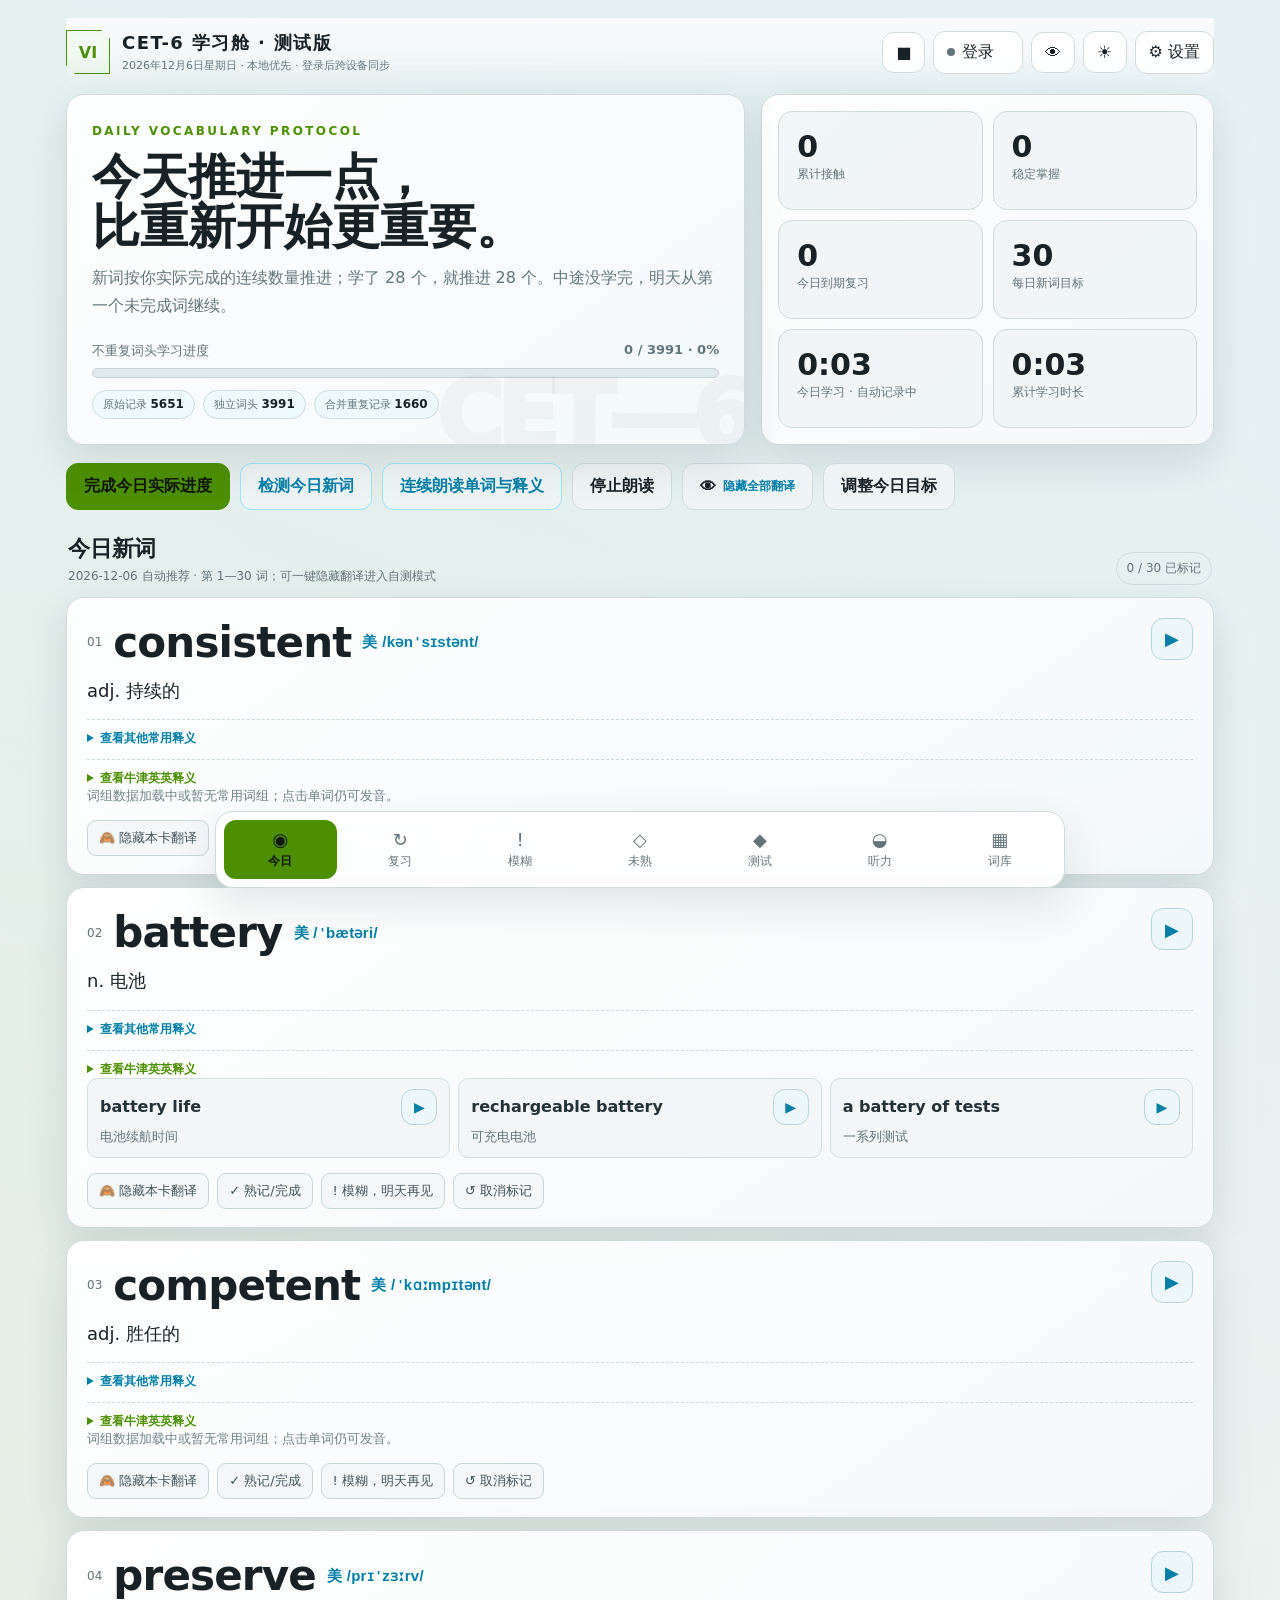
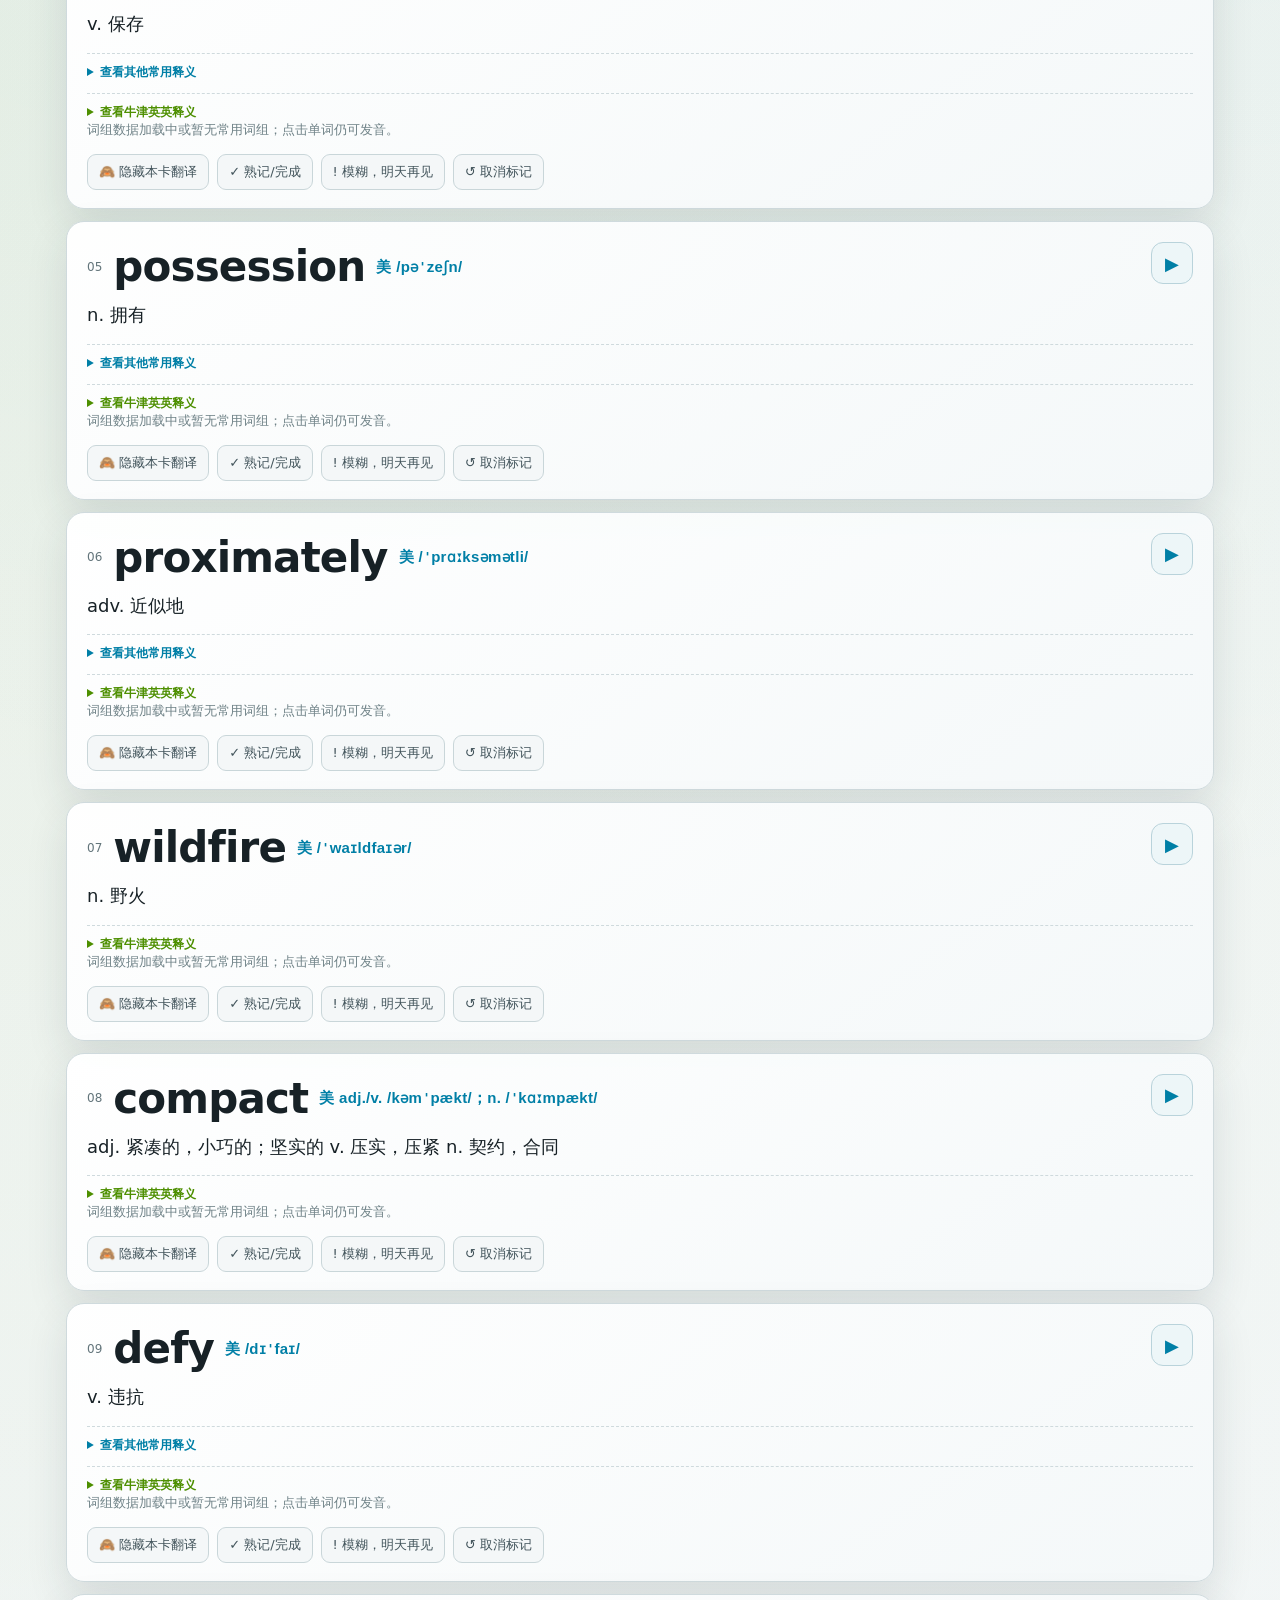
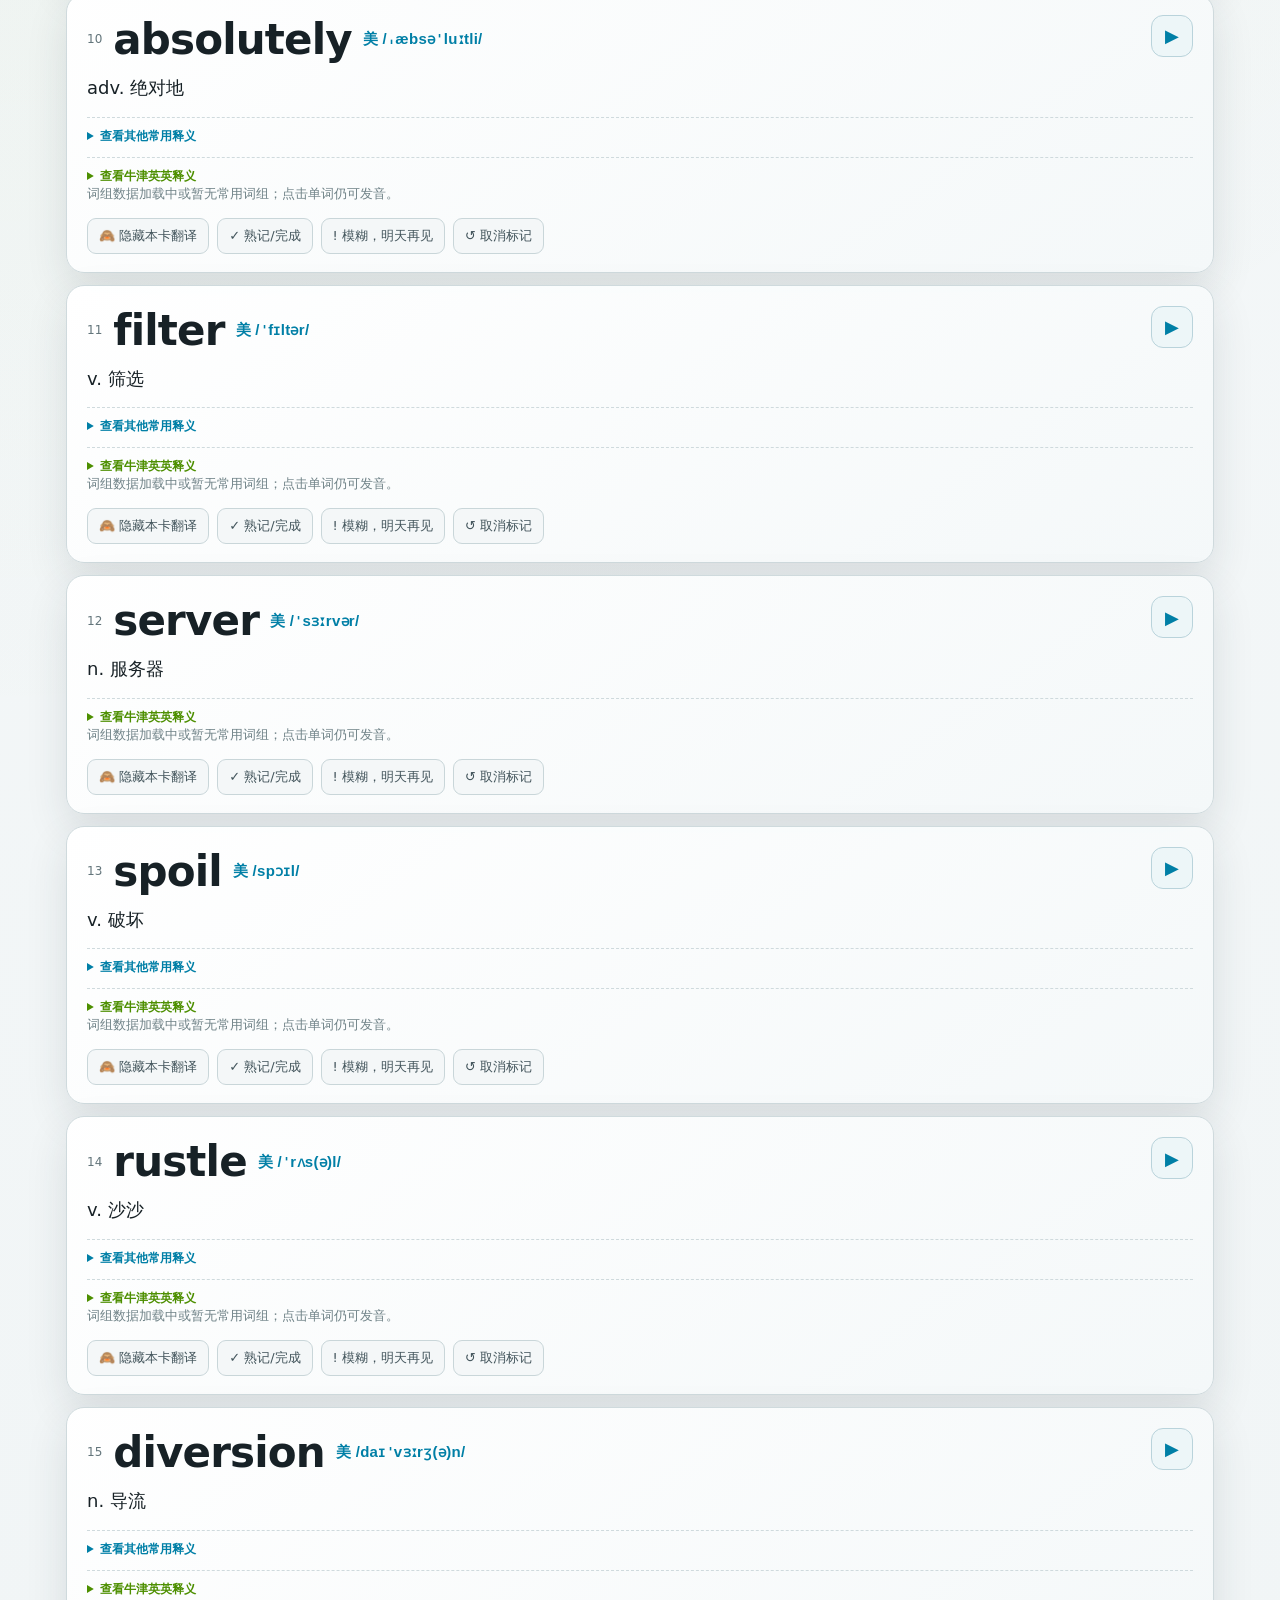
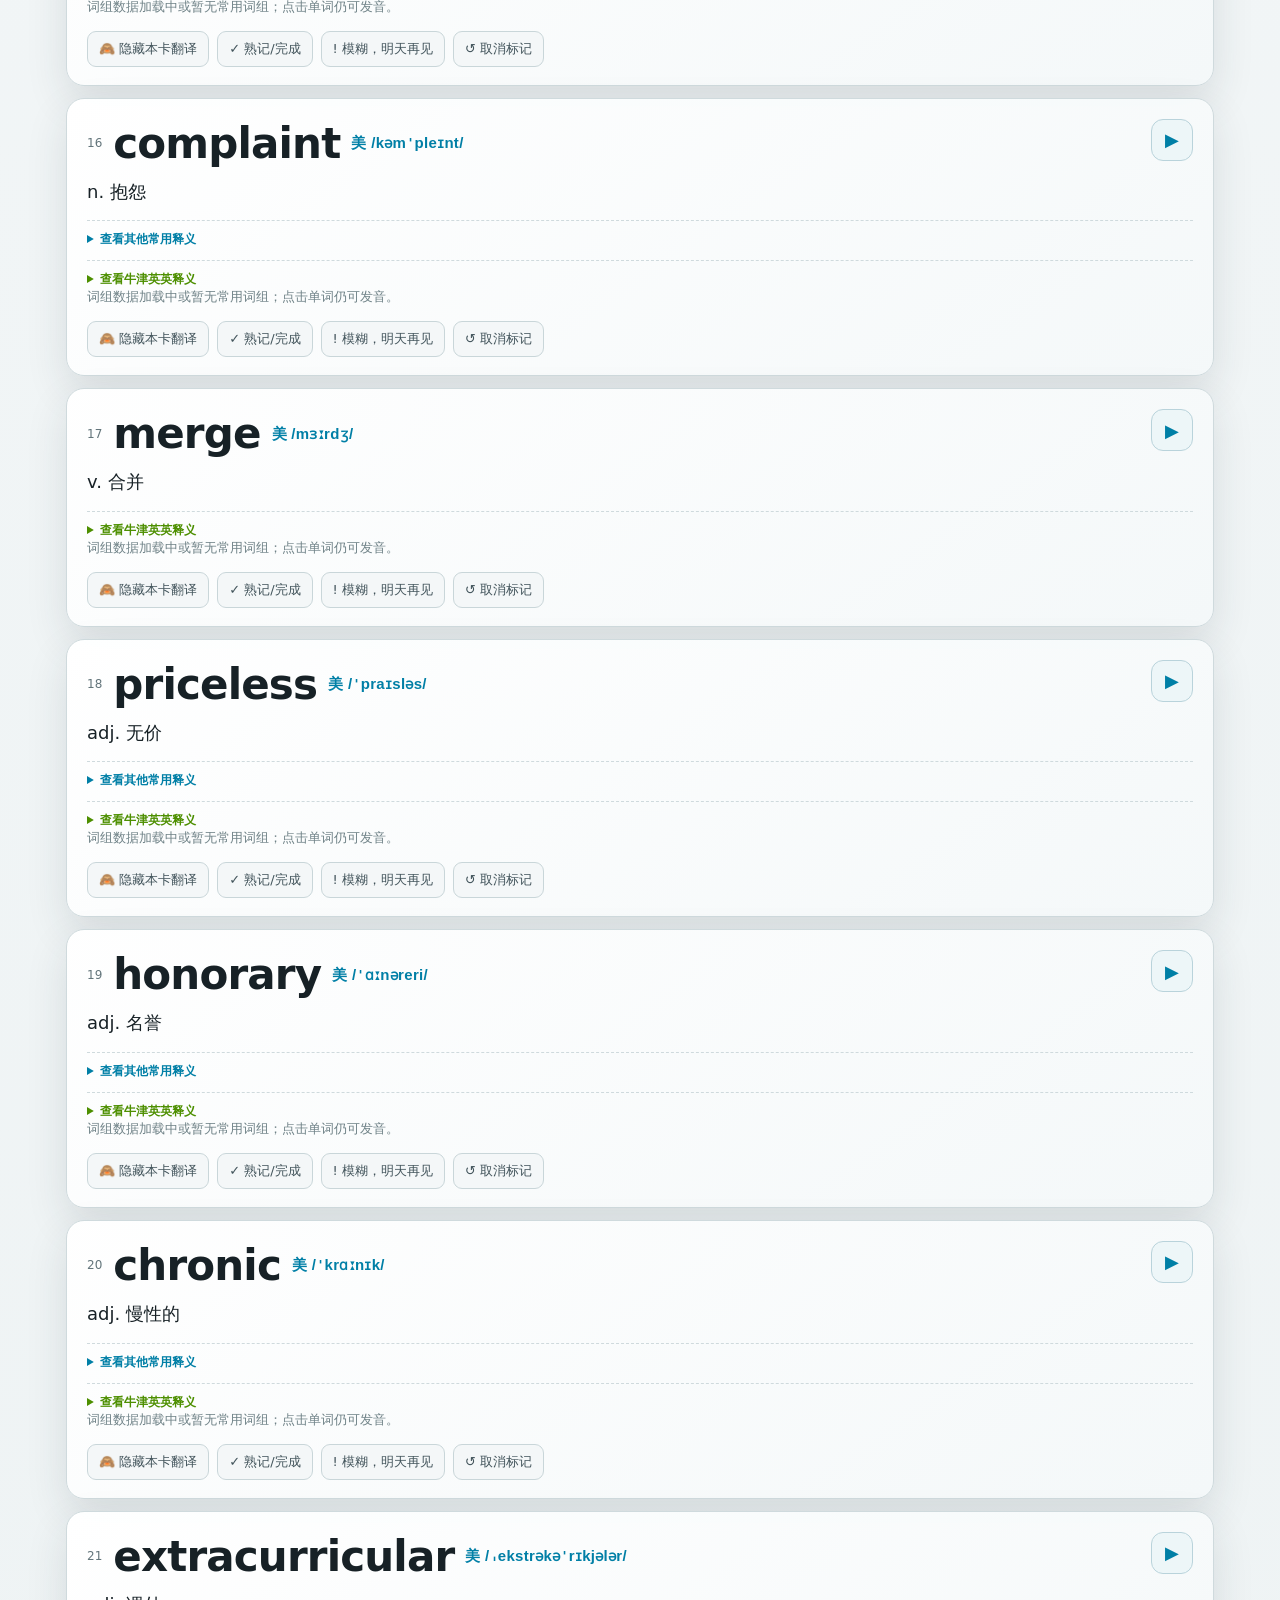
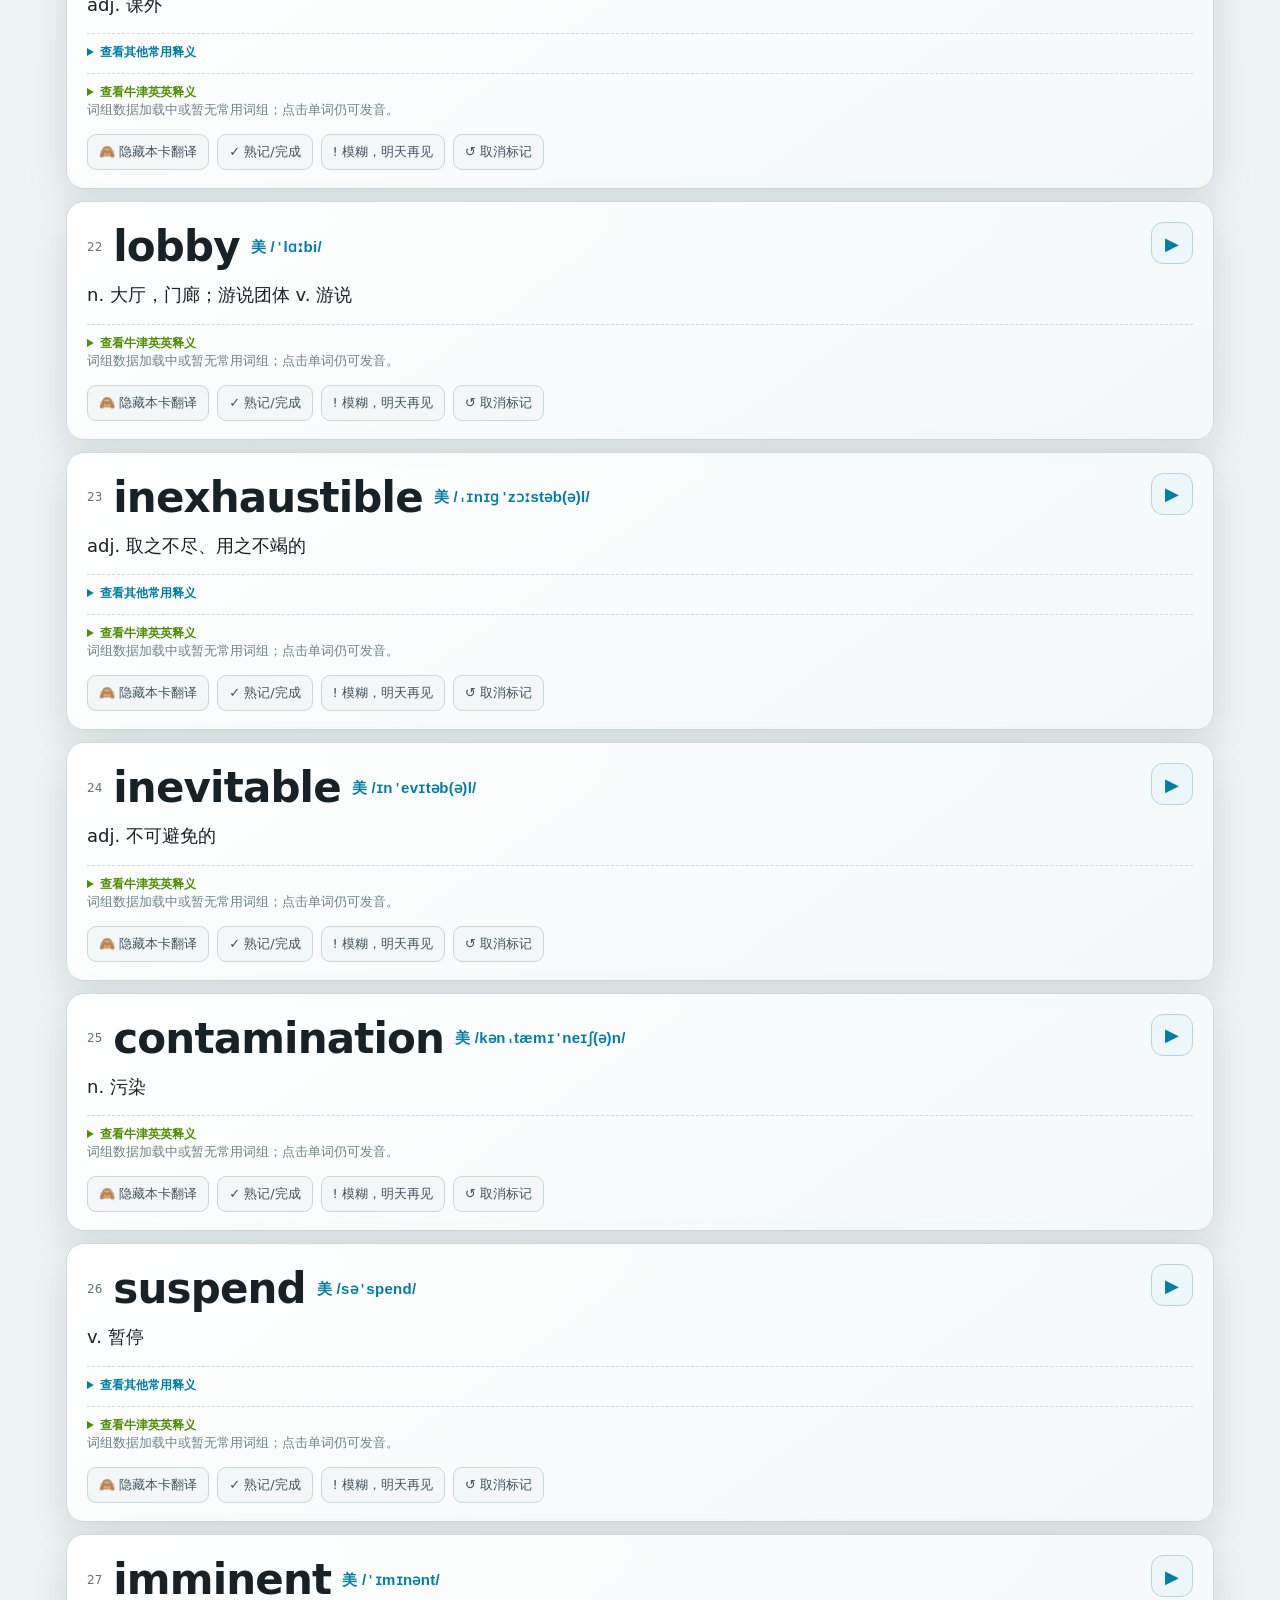
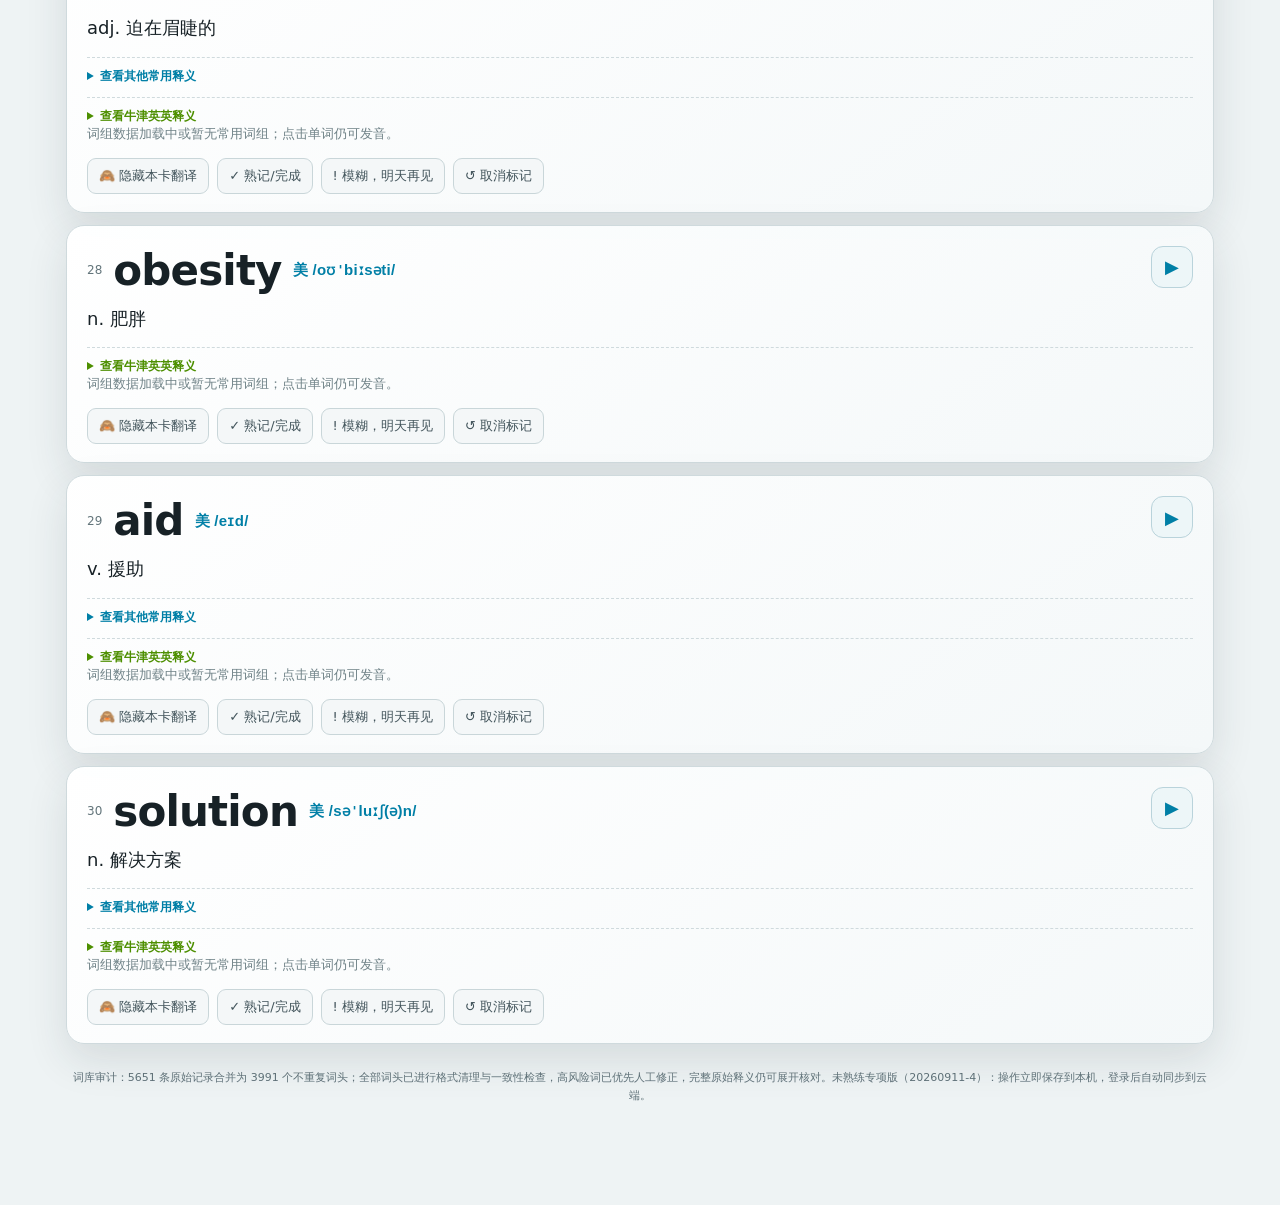
==== sync-test/index.html @ 55693e80 "Improve review button responsiveness with incremental card updates" ====
<!DOCTYPE html>
<html lang="zh-CN">
<head>
<meta charset="UTF-8" />
<meta name="viewport" content="width=device-width,initial-scale=1,maximum-scale=1,user-scalable=no" />
<meta id="themeColorMeta" name="theme-color" content="#0a0f13" />
<script>
// QA clients share authentication but use independent study storage, like separate devices.
const testClient=new URLSearchParams(location.search).get('device')||'';
let simulatedOffline=false;
function connectionAvailable(){return navigator.onLine&&!simulatedOffline}
const clientPrefix=/^[a-z0-9-]{1,32}$/.test(testClient)?'qa:'+testClient+':':'';
const studyStorage={getItem:k=>localStorage.getItem(clientPrefix+k),setItem:(k,v)=>localStorage.setItem(clientPrefix+k,v),removeItem:k=>localStorage.removeItem(clientPrefix+k),key:i=>Object.keys(localStorage).filter(k=>k.startsWith(clientPrefix))[i]?.slice(clientPrefix.length),get length(){return Object.keys(localStorage).filter(k=>k.startsWith(clientPrefix)).length}};

(function(){
  try{
    const saved=studyStorage.getItem('test3:cet6_theme_v1')||'system';
    const resolved=saved==='system'?(matchMedia('(prefers-color-scheme: light)').matches?'light':'dark'):saved;
    document.documentElement.dataset.theme=resolved;
    document.documentElement.dataset.themeMode=saved;
  }catch(e){document.documentElement.dataset.theme='dark';document.documentElement.dataset.themeMode='system'}
})();
</script>
<title>CET-6 学习舱｜词库审计 + 自测翻译 + 真题听力</title>
<style>
:root{
  --bg:#080d11;--panel:#10181e;--panel2:#151f26;--line:#2a3c45;--text:#eef5f2;
  --muted:#91a5a2;--accent:#a8ff3e;--accent2:#65d8ff;--warn:#ffd166;--danger:#ff6b6b;
  --shadow:0 20px 60px rgba(0,0,0,.32);--radius:18px;
}
*{box-sizing:border-box}
html{scroll-behavior:smooth}
body{margin:0;background:
 radial-gradient(circle at 78% -10%,rgba(101,216,255,.13),transparent 34%),
 radial-gradient(circle at -5% 18%,rgba(168,255,62,.08),transparent 30%),
 linear-gradient(180deg,#090f13,#070b0e 75%);color:var(--text);font-family:Inter,"Noto Sans SC","Microsoft YaHei",system-ui,sans-serif;min-height:100vh}
button,input,select{font:inherit}
button{cursor:pointer}
.shell{max-width:1180px;margin:auto;padding:18px 16px 100px}
.topbar{position:sticky;top:0;z-index:30;display:flex;align-items:center;justify-content:space-between;gap:14px;padding:12px 0;background:linear-gradient(180deg,rgba(8,13,17,.96),rgba(8,13,17,.78),transparent);backdrop-filter:blur(10px)}
.brand{display:flex;align-items:center;gap:12px;min-width:0}.logo{width:44px;height:44px;border:1px solid var(--accent);display:grid;place-items:center;clip-path:polygon(0 0,80% 0,100% 20%,100% 100%,20% 100%,0 80%);color:var(--accent);font-weight:900;box-shadow:inset 0 0 22px rgba(168,255,62,.1)}
.brand h1{font-size:18px;margin:0;letter-spacing:.08em}.brand small{display:block;color:var(--muted);font-size:11px;margin-top:3px;white-space:nowrap;overflow:hidden;text-overflow:ellipsis}
.iconbtn{border:1px solid var(--line);background:rgba(16,24,30,.88);color:var(--text);border-radius:12px;padding:10px 13px}
.hero{display:grid;grid-template-columns:1.5fr 1fr;gap:16px;margin-top:8px}.panel{background:linear-gradient(145deg,rgba(21,31,38,.96),rgba(13,20,25,.96));border:1px solid var(--line);border-radius:var(--radius);box-shadow:var(--shadow)}
.hero-main{padding:25px;position:relative;overflow:hidden}.hero-main:after{content:"CET—6";position:absolute;right:-4px;bottom:-26px;font-size:92px;font-weight:950;color:rgba(255,255,255,.025);letter-spacing:-.08em}
.kicker{color:var(--accent);font-size:12px;font-weight:800;letter-spacing:.2em}.hero h2{font-size:clamp(27px,5vw,48px);line-height:1.05;margin:12px 0}.hero p{color:var(--muted);line-height:1.75;margin:0;max-width:720px}
.progress-wrap{margin-top:22px}.progress-head{display:flex;justify-content:space-between;color:var(--muted);font-size:13px;margin-bottom:8px}.progress{height:10px;background:#071014;border:1px solid #26343a;border-radius:999px;overflow:hidden}.progress>i{display:block;height:100%;width:0;background:linear-gradient(90deg,var(--accent),var(--accent2));transition:.35s}
.stats{display:grid;grid-template-columns:repeat(2,1fr);gap:10px;padding:16px}.stat{padding:18px;border:1px solid var(--line);background:rgba(7,13,17,.45);border-radius:14px}.stat b{display:block;font-size:30px;line-height:1.1}.stat span{font-size:12px;color:var(--muted)}
.controls{display:flex;gap:10px;flex-wrap:wrap;margin:18px 0}.btn{border:1px solid var(--line);background:var(--panel2);color:var(--text);padding:12px 17px;border-radius:12px;font-weight:750}.btn.primary{background:var(--accent);border-color:var(--accent);color:#10170a}.btn.blue{border-color:rgba(101,216,255,.55);color:var(--accent2)}.btn.warn{border-color:rgba(255,209,102,.6);color:var(--warn)}.btn:active{transform:translateY(1px)}
.section-head{display:flex;justify-content:space-between;align-items:end;gap:12px;margin:24px 2px 12px}.section-head h3{font-size:22px;margin:0}.section-head p{font-size:12px;color:var(--muted);margin:4px 0 0}.badge{font-size:12px;border:1px solid var(--line);padding:7px 10px;border-radius:999px;color:var(--muted)}
.word-list{display:grid;gap:12px}.word-card{position:relative;padding:20px 20px 18px;overflow:hidden}.word-card.done{border-color:rgba(168,255,62,.48);box-shadow:0 0 0 1px rgba(168,255,62,.08),var(--shadow)}.word-card.review{border-left:4px solid var(--accent2)}
.word-top{display:flex;align-items:flex-start;justify-content:space-between;gap:12px}.word-title{display:flex;gap:11px;align-items:center;min-width:0}.num{font-variant-numeric:tabular-nums;color:#63757b;font-size:12px}.word{font-size:clamp(27px,6vw,42px);font-weight:900;letter-spacing:-.02em;overflow-wrap:anywhere}.speak{border:1px solid #36505a;background:#0a1318;color:var(--accent2);height:42px;min-width:42px;border-radius:12px;font-size:18px}.meaning{font-size:18px;line-height:1.7;margin:9px 0 13px;color:#f0f5ee}.phrases{display:grid;grid-template-columns:repeat(auto-fit,minmax(220px,1fr));gap:8px}.phrase{padding:10px 12px;background:rgba(5,11,14,.55);border:1px solid #25353c;border-radius:10px}.phrase b{display:block;font-size:16px;color:#dce8e4}.phrase span{display:block;color:var(--muted);font-size:13px;margin-top:3px;line-height:1.45}.no-phrase{color:#6f8287;font-size:13px}
.translation-cover{width:100%;min-height:48px;border:1px dashed var(--line);background:rgba(101,216,255,.05);color:var(--accent2);border-radius:11px;padding:11px 14px;text-align:left;font-size:14px;cursor:pointer}.translation-cover:hover{border-color:var(--accent2)}
.phrase-translation-toggle{display:block;width:100%;margin-top:5px;padding:6px 8px;border:1px dashed var(--line);border-radius:8px;background:transparent;color:var(--accent2);font-size:12px;text-align:left;cursor:pointer}
.translation-state{display:inline-flex;align-items:center;gap:7px}.translation-state strong{font-size:12px;font-weight:800;color:var(--accent2)}
.word-actions{display:flex;gap:8px;flex-wrap:wrap;margin-top:15px}.mini{border:1px solid #31454e;background:#0d161b;color:#b9c8c5;border-radius:9px;padding:8px 11px;font-size:13px}.mini.active{border-color:var(--accent);color:var(--accent);background:rgba(168,255,62,.07)}.mini.hard.active{border-color:var(--warn);color:var(--warn)}
.empty{padding:40px;text-align:center;color:var(--muted)}
.bottomnav{position:fixed;z-index:35;left:50%;transform:translateX(-50%);bottom:12px;width:min(850px,calc(100% - 24px));display:grid;grid-template-columns:repeat(7,1fr);gap:7px;padding:8px;border:1px solid var(--line);border-radius:18px;background:rgba(10,16,20,.94);backdrop-filter:blur(18px);box-shadow:var(--shadow)}.navbtn{border:0;background:transparent;color:var(--muted);border-radius:12px;padding:9px 4px;font-size:12px}.navbtn.active{color:#10170a;background:var(--accent);font-weight:800}.navbtn i{font-style:normal;display:block;font-size:18px;margin-bottom:3px}
.modal{position:fixed;inset:0;z-index:60;display:none;align-items:flex-end;justify-content:center;background:rgba(0,0,0,.62);padding:14px}.modal.show{display:flex}.sheet{width:min(680px,100%);max-height:88vh;overflow:auto;padding:22px;border:1px solid var(--line);border-radius:22px;background:#10191f;box-shadow:var(--shadow)}.sheet h3{margin:0 0 18px}.field{margin:15px 0}.field label{display:flex;justify-content:space-between;color:#d9e4e1;font-size:14px;margin-bottom:8px}.field input,.field select{width:100%;background:#081015;border:1px solid #30444d;color:var(--text);border-radius:11px;padding:12px}.hint{font-size:12px;color:var(--muted);line-height:1.6}.danger-zone{margin-top:24px;padding-top:18px;border-top:1px solid var(--line)}
.test-card{padding:26px}.test-word{text-align:center;font-size:44px;font-weight:900;margin:18px 0}.options{display:grid;gap:10px}.option{border:1px solid var(--line);background:#0a1318;color:var(--text);padding:14px;border-radius:12px;text-align:left}.option.good{border-color:var(--accent);color:var(--accent)}.option.bad{border-color:var(--danger);color:var(--danger)}.check-feedback{margin:14px 0 0;padding:12px 14px;border-radius:11px;background:rgba(101,216,255,.07);color:var(--muted);line-height:1.6}.check-feedback strong{color:var(--text)}.check-result{text-align:center;padding:34px 26px}.check-score{font-size:clamp(48px,12vw,78px);font-weight:950;line-height:1;color:var(--accent);margin:16px 0 10px}.check-result-actions{display:flex;justify-content:center;gap:9px;flex-wrap:wrap;margin-top:20px}
.toast{position:fixed;z-index:80;top:78px;left:50%;transform:translateX(-50%) translateY(-20px);opacity:0;pointer-events:none;background:#e9f6ee;color:#111c15;border-radius:12px;padding:11px 16px;font-weight:800;transition:.25s;box-shadow:var(--shadow)}.toast.show{opacity:1;transform:translateX(-50%) translateY(0)}
.searchbox{width:100%;border:1px solid var(--line);background:#0a1217;color:var(--text);border-radius:12px;padding:13px 14px;margin-bottom:12px}.library-grid{display:grid;gap:9px}.librow{display:grid;grid-template-columns:1fr 1.4fr auto;gap:10px;align-items:center;padding:12px;border:1px solid var(--line);border-radius:12px;background:rgba(8,14,18,.45)}.librow b{font-size:18px}.librow span{color:var(--muted);font-size:13px}.source-note{font-size:11px;color:#607279;text-align:center;margin-top:25px;line-height:1.6}

.phrase-head{display:flex;align-items:center;justify-content:space-between;gap:10px}.phrase-head b{min-width:0;overflow-wrap:anywhere}.phrase-speak{flex:none;width:36px;min-width:36px;height:36px;font-size:14px}

/* Listening module */
.listening-hero{display:grid;grid-template-columns:1.35fr .9fr;gap:16px;margin-top:8px}.listening-intro{padding:26px;position:relative;overflow:hidden}.listening-intro:after{content:"LISTEN";position:absolute;right:-10px;bottom:-24px;font-size:78px;font-weight:950;color:rgba(255,255,255,.025);letter-spacing:-.06em}.listening-intro h2{font-size:clamp(28px,5vw,46px);margin:10px 0 12px;line-height:1.08}.listening-intro p{color:var(--muted);line-height:1.75;margin:0}.listen-status{padding:18px;display:grid;gap:10px}.listen-status .stat{min-height:88px}.listen-grid{display:grid;grid-template-columns:repeat(2,minmax(0,1fr));gap:12px}.exam-card{padding:18px;transition:.2s}.exam-card.completed{border-color:rgba(168,255,62,.5);box-shadow:0 0 0 1px rgba(168,255,62,.07),var(--shadow)}.exam-top{display:flex;justify-content:space-between;gap:12px;align-items:flex-start}.exam-card h4{font-size:19px;margin:0 0 6px}.exam-card p{font-size:13px;line-height:1.6;color:var(--muted);margin:0}.exam-tag{white-space:nowrap;font-size:11px;color:var(--accent2);border:1px solid rgba(101,216,255,.35);padding:5px 8px;border-radius:999px}.exam-actions{display:flex;gap:8px;flex-wrap:wrap;margin-top:14px}.exam-actions a{text-decoration:none}.player-lab{padding:22px;margin-top:14px}.player-head{display:flex;justify-content:space-between;gap:12px;align-items:flex-start}.player-head h3{margin:0 0 5px}.audio-drop{margin:15px 0;padding:15px;border:1px dashed #3b555f;border-radius:14px;background:rgba(5,12,15,.42)}.audio-drop input{width:100%;color:var(--muted)}audio{width:100%;margin:8px 0 12px;filter:invert(.88) hue-rotate(155deg) saturate(.75)}.audio-tools{display:flex;gap:8px;flex-wrap:wrap}.speedbtn.active{border-color:var(--accent);color:var(--accent)}.ab-readout{font-size:12px;color:var(--muted);padding:8px 0}.training-layout{display:grid;grid-template-columns:1fr 1fr;gap:14px;margin-top:14px}.training-card{padding:20px}.training-card h3{margin:0 0 12px}.training-step{display:grid;grid-template-columns:32px 1fr;gap:10px;padding:11px 0;border-bottom:1px solid rgba(42,60,69,.65)}.training-step:last-child{border-bottom:0}.step-num{width:28px;height:28px;border:1px solid var(--accent);color:var(--accent);display:grid;place-items:center;border-radius:8px;font-size:12px;font-weight:900}.training-step b{display:block;margin-bottom:3px}.training-step span{font-size:12px;color:var(--muted);line-height:1.55}.listen-notes{width:100%;min-height:190px;resize:vertical;background:#081015;border:1px solid #30444d;color:var(--text);border-radius:12px;padding:13px;line-height:1.7}.timer{font-variant-numeric:tabular-nums;font-size:34px;font-weight:900;letter-spacing:.04em}.resource-tip{padding:16px;margin-top:14px;color:var(--muted);font-size:12px;line-height:1.7}.resource-tip a{color:var(--accent2)}
@media(max-width:760px){.hero{grid-template-columns:1fr}.hero-main{padding:21px}.stats{grid-template-columns:repeat(4,1fr);overflow:auto}.stat{min-width:100px;padding:14px}.stat b{font-size:24px}.phrases{grid-template-columns:1fr}.word-card{padding:17px}.librow{grid-template-columns:1fr}.bottomnav{bottom:8px}.brand small{max-width:220px}.listening-hero,.training-layout{grid-template-columns:1fr}.listen-grid{grid-template-columns:1fr}.player-head{display:block}.bottomnav{font-size:11px}}

/* Light / dark appearance */
html{color-scheme:dark}
.top-actions{display:flex;gap:8px;align-items:center}.theme-icon{min-width:43px;font-size:17px}
.theme-preview{display:grid;grid-template-columns:repeat(3,1fr);gap:8px;margin-top:8px}.theme-choice{border:1px solid var(--line);background:var(--panel2);color:var(--text);border-radius:11px;padding:11px 6px;text-align:center}.theme-choice.active{border-color:var(--accent);box-shadow:0 0 0 1px color-mix(in srgb,var(--accent) 25%,transparent);color:var(--accent);font-weight:800}
html[data-theme="light"]{color-scheme:light;--bg:#f3f6f7;--panel:#ffffff;--panel2:#eef3f4;--line:#cfdadd;--text:#172126;--muted:#63757b;--accent:#4d8f00;--accent2:#007fa6;--warn:#a46300;--danger:#c23f46;--shadow:0 16px 42px rgba(31,52,59,.12)}
html[data-theme="light"] body{background:radial-gradient(circle at 78% -10%,rgba(0,127,166,.10),transparent 34%),radial-gradient(circle at -5% 18%,rgba(77,143,0,.08),transparent 30%),linear-gradient(180deg,#f8fafb,#eef3f4 75%)}
html[data-theme="light"] .topbar{background:linear-gradient(180deg,rgba(248,250,251,.97),rgba(248,250,251,.82),transparent)}
html[data-theme="light"] .iconbtn{background:rgba(255,255,255,.92)}
html[data-theme="light"] .panel{background:linear-gradient(145deg,rgba(255,255,255,.98),rgba(244,248,249,.98))}
html[data-theme="light"] .stat{background:rgba(239,245,246,.82)}
html[data-theme="light"] .progress{background:#dfe8ea;border-color:#c7d4d8}
html[data-theme="light"] .speak{background:#edf6f8;border-color:#b9d3db}
html[data-theme="light"] .meaning{color:#172126}
html[data-theme="light"] .phrase{background:#f2f6f7;border-color:#d3dfe2}
html[data-theme="light"] .phrase b{color:#243238}
html[data-theme="light"] .mini{background:#f4f7f8;border-color:#c9d6d9;color:#42545b}
html[data-theme="light"] .bottomnav{background:rgba(255,255,255,.95)}
html[data-theme="light"] .sheet{background:#fff}
html[data-theme="light"] .field label{color:#25343a}
html[data-theme="light"] .field input,html[data-theme="light"] .field select,html[data-theme="light"] .searchbox,html[data-theme="light"] .listen-notes{background:#f7fafb;border-color:#c7d4d8;color:var(--text)}
html[data-theme="light"] .option{background:#f5f8f9}
html[data-theme="light"] .librow{background:rgba(248,250,251,.9)}
html[data-theme="light"] .audio-drop{background:#f4f8f9;border-color:#afc6cd}
html[data-theme="light"] audio{filter:none}
html[data-theme="light"] .toast{background:#172126;color:#f5faf7}
html[data-theme="light"] .hero-main:after,html[data-theme="light"] .listening-intro:after{color:rgba(20,40,48,.035)}
.audit-line{display:flex;flex-wrap:wrap;gap:8px;margin-top:12px}.audit-chip{border:1px solid var(--line);background:rgba(101,216,255,.07);color:var(--muted);border-radius:999px;padding:6px 10px;font-size:11px}.audit-chip b{color:var(--text);font-size:12px}.source-meanings,.secondary-meanings{margin-top:12px;border-top:1px dashed var(--line);padding-top:10px}.source-meanings summary,.secondary-meanings summary{cursor:pointer;color:var(--accent2);font-size:12px;font-weight:800}.source-meanings ol{margin:9px 0 0;padding-left:22px}.source-meanings li{color:var(--muted);font-size:12px;line-height:1.65;margin:5px 0}.secondary-meaning-body{margin-top:9px;padding:10px 12px;border:1px solid var(--line);border-radius:10px;background:rgba(101,216,255,.05);color:var(--muted);font-size:13px;line-height:1.7}.secondary-meaning-body small{display:block;margin-bottom:3px;color:var(--accent2)}.lib-meaning{min-width:0}.lib-meaning>span{display:block}.lib-meaning .secondary-meanings{margin-top:7px;padding-top:7px}.oxford-definition{margin-top:12px;border-top:1px dashed var(--line);padding-top:10px}.oxford-definition summary{cursor:pointer;color:var(--accent);font-size:12px;font-weight:850}.oxford-definition-body{margin-top:10px;padding:12px;border:1px solid var(--line);border-radius:11px;background:rgba(168,255,62,.05)}.oxford-definition-body p{margin:0 0 10px;color:var(--muted);font-size:12px;line-height:1.65}.oxford-definition-body b{color:var(--text)}.oxford-link{display:inline-flex;align-items:center;text-decoration:none}.merge-badge{display:inline-flex;margin-left:8px;border:1px solid rgba(101,216,255,.45);color:var(--accent2);border-radius:999px;padding:2px 7px;font-size:10px;vertical-align:middle}.audit-note{padding:14px 16px;margin:12px 0;color:var(--muted);font-size:12px;line-height:1.7}.audit-note strong{color:var(--text)}
.cloudbtn{display:flex;align-items:center;gap:7px;max-width:180px}.cloud-dot{width:8px;height:8px;border-radius:50%;background:var(--muted);flex:none}.cloud-dot.online{background:var(--accent);box-shadow:0 0 10px color-mix(in srgb,var(--accent) 65%,transparent)}.cloud-dot.busy{background:var(--warn)}.auth-actions{display:grid;grid-template-columns:1fr 1fr;gap:9px}.account-card{padding:13px;border:1px solid var(--line);border-radius:12px;background:rgba(101,216,255,.05);margin:12px 0}.account-card b,.account-card span{display:block;overflow-wrap:anywhere}.account-card span{color:var(--muted);font-size:12px;margin-top:5px}.sync-note{font-size:12px;color:var(--muted);line-height:1.65;margin-top:12px}
@media(max-width:520px){.top-actions{gap:5px}.iconbtn{padding:9px 10px}.brand h1{font-size:16px}.theme-preview{grid-template-columns:1fr}}
.hard-hub{padding:22px;margin-top:12px}.hard-hub h2{margin:8px 0 7px;font-size:clamp(26px,5vw,38px)}.hard-hub p{margin:0;color:var(--muted);line-height:1.7}.hard-progress{display:flex;justify-content:space-between;gap:12px;align-items:center;margin-top:18px}.hard-progress b{font-size:26px;color:var(--warn)}.hard-round-actions{display:flex;gap:8px;flex-wrap:wrap;margin-top:14px}.hard-card-actions{display:grid;grid-template-columns:1fr 1fr;gap:8px;margin-top:10px}.hard-card-actions .btn{width:100%}@media(max-width:520px){.bottomnav{gap:3px;padding:7px 5px}.navbtn{font-size:11px;padding:8px 2px}.navbtn i{font-size:16px}.hard-card-actions{grid-template-columns:1fr}}
.weak-hub{padding:22px;margin-top:12px}.weak-hub h2{margin:8px 0 7px;font-size:clamp(26px,5vw,38px)}.weak-hub p{margin:0;color:var(--muted);line-height:1.7}.weak-levels{display:grid;grid-template-columns:repeat(4,1fr);gap:8px;margin-top:18px}.weak-levels div{padding:12px;border:1px solid var(--line);border-radius:12px;background:rgba(101,216,255,.05);text-align:center}.weak-levels b{display:block;font-size:22px;color:var(--accent2)}.weak-levels span{font-size:12px;color:var(--muted)}.weak-card{padding:26px;margin-top:12px}.weak-meaning{font-size:19px;line-height:1.75;padding:14px;border:1px solid var(--line);border-radius:12px;background:rgba(101,216,255,.06);margin:14px 0}.weak-actions{display:grid;grid-template-columns:1fr 1fr;gap:9px;margin-top:14px}.weak-session-note{font-size:12px;color:var(--accent2);margin-top:10px;line-height:1.6}@media(max-width:520px){.weak-levels{grid-template-columns:repeat(2,1fr)}.weak-actions{grid-template-columns:1fr}}


/* Explicit status colours override both light and dark theme surfaces. */
.word-actions .mini.active,html[data-theme="light"] .word-actions .mini.active{background:#237844;border:2px solid #237844;color:#fff;font-weight:800;box-shadow:0 0 0 2px #23784433}
.word-actions .mini.hard.active,html[data-theme="light"] .word-actions .mini.hard.active{background:#ffe19b;border:2px solid #a7660c;color:#4a2a00;font-weight:800;box-shadow:0 0 0 2px #a7660c33}
.iconbtn{white-space:nowrap;flex-shrink:0}.cloudbtn{min-width:90px}.logo{flex-shrink:0}.brand>div:last-child{min-width:0}.brand h1{white-space:nowrap}.brand small{max-width:100%}.top-actions{flex-shrink:0}
@media(max-width:600px){.topbar{flex-wrap:wrap;gap:10px}.brand{width:100%}.top-actions{width:100%;justify-content:flex-end}.cloudbtn{margin-right:auto}.brand small{white-space:normal}.stats{grid-template-columns:repeat(2,minmax(0,1fr));overflow:visible}.stat{min-width:0}}


/* Match the source site's green remembered / amber unsure state palette. */
.word-title{flex-wrap:wrap}.phonetic{color:var(--accent2);font-family:"Noto Sans",Arial,sans-serif;font-size:15px;font-weight:650;letter-spacing:.02em;white-space:normal;overflow-wrap:anywhere;max-width:100%;line-height:1.6}.librow .phonetic.compact{display:block;margin-top:4px;font-size:14px;color:var(--accent2)}
.word-card{transition:border-color .18s,background .18s,box-shadow .18s}
.word-card.done,.librow.status-done{border-color:rgba(168,255,62,.68);background:linear-gradient(145deg,rgba(168,255,62,.11),rgba(13,20,25,.96));box-shadow:0 0 0 1px rgba(168,255,62,.16),var(--shadow)}
.word-card.hard,.librow.status-hard{border-color:rgba(255,209,102,.72);background:linear-gradient(145deg,rgba(255,209,102,.09),rgba(13,20,25,.96))}
.word-actions .mini.active{border-color:var(--accent);color:#10170a;background:var(--accent);font-weight:900;box-shadow:0 0 0 2px rgba(168,255,62,.2)}
.word-actions .mini.hard.active{border-color:var(--warn);color:#261b00;background:var(--warn);box-shadow:0 0 0 2px rgba(255,209,102,.18)}
html[data-theme="light"] .word-card.done,html[data-theme="light"] .librow.status-done{border-color:rgba(77,143,0,.62);background:linear-gradient(145deg,rgba(77,143,0,.12),rgba(255,255,255,.98))}
html[data-theme="light"] .word-card.hard,html[data-theme="light"] .librow.status-hard{border-color:rgba(164,99,0,.56);background:linear-gradient(145deg,rgba(164,99,0,.10),rgba(255,255,255,.98))}
html[data-theme="light"] .word-actions .mini.active{border-color:#4d8f00;background:#4d8f00;color:#fff}
html[data-theme="light"] .word-actions .mini.hard.active{border-color:#a46300;background:#a46300;color:#fff}
</style>
</head>
<body>
<div class="toast" id="toast"></div>
<div class="shell">
<header class="topbar"><div class="brand"><div class="logo">VI</div><div><h1>CET-6 学习舱 · 测试版</h1><small id="dateLine">逐词同步测试版</small></div></div><div class="top-actions"><button class="iconbtn" onclick="stopSpeech()" aria-label="停止朗读" title="停止朗读">■</button><button class="iconbtn cloudbtn" id="cloudBtn" onclick="openAuth()" aria-label="账户与同步"><span class="cloud-dot" id="cloudDot"></span><span id="cloudText">登录</span></button><button class="iconbtn" id="translationQuickBtn" onclick="toggleGlobalTranslations()" aria-label="显示或隐藏翻译">👁</button><button class="iconbtn theme-icon" id="themeQuickBtn" onclick="cycleTheme()" aria-label="切换深浅色">☾</button><button class="iconbtn" onclick="openSettings()">⚙ 设置</button></div></header>
<main id="app"></main>
<div class="source-note">词库审计：5651 条原始记录合并为 3991 个不重复词头；全部词头已进行格式清理与一致性检查，高风险词已优先人工修正，完整原始释义仍可展开核对。未熟练专项版（20260911-4）：操作立即保存到本机，登录后自动同步到云端。</div>
</div>
<nav class="bottomnav">
<button class="navbtn active" data-view="today"><i>◉</i>今日</button>
<button class="navbtn" data-view="review"><i>↻</i>复习</button>
<button class="navbtn" data-view="hard"><i>!</i>模糊</button>
<button class="navbtn" data-view="weak"><i>◇</i>未熟</button>
<button class="navbtn" data-view="test"><i>◆</i>测试</button>
<button class="navbtn" data-view="listening"><i>◒</i>听力</button>
<button class="navbtn" data-view="library"><i>▦</i>词库</button>
</nav>
<div class="modal" id="settingsModal"><div class="sheet">
<h3>学习设置</h3>
<div class="field"><label><span>界面主题</span></label><select id="themeMode" onchange="setThemePreview(this.value)"><option value="system">跟随系统</option><option value="dark">深色模式</option><option value="light">浅色模式</option></select><div class="theme-preview"><button class="theme-choice" data-theme-mode="system" onclick="setThemePreview('system')" type="button">◐ 跟随系统</button><button class="theme-choice" data-theme-mode="dark" onclick="setThemePreview('dark')" type="button">☾ 深色</button><button class="theme-choice" data-theme-mode="light" onclick="setThemePreview('light')" type="button">☀ 浅色</button></div></div>
<div class="field"><label><span>翻译显示方式</span></label><select id="translationMode"><option value="show">默认显示中文翻译</option><option value="hide">默认隐藏（自测模式）</option></select><p class="hint">隐藏后仍可在每张单词卡或每条短语上单独点击揭晓。</p></div>
<div class="field"><label><span>每日新词数量</span><b id="dailyCountLabel"></b></label><input id="dailyCount" type="range" min="5" max="100" step="1"></div>
<div class="field"><label><span>发音口音</span></label><select id="voiceAccent"><option value="en-US">美式英语</option><option value="en-GB">英式英语</option></select><p class="hint">音标随英美口音切换；多音词请结合词性辨读。实际朗读由设备语音引擎提供。</p></div>
<div class="field"><label><span>播放速度</span><b id="rateLabel"></b></label><input id="speechRate" type="range" min="0.5" max="1.2" step="0.05"></div>
<p class="hint">“今日新词数量”只控制新词。到期复习会自动加入复习页，不会挤掉新词。测试固定抽取 10 个词。</p><p class="hint">词库审计：5651 条原始记录已完整保留，按英文词头合并为 3991 个学习单元；重复义项可展开核对。</p>
<button class="btn primary" style="width:100%" onclick="saveSettings()">保存设置</button>
<div class="account-card"><b>云同步 · 独立测试版</b><span id="settingsCloudInfo">未登录</span><button class="btn" onclick="openAuth()">登录 / 账户管理</button><button class="btn" onclick="syncNow(true)">立即同步</button><button class="btn" onclick="signOut()">退出登录</button></div><div class="danger-zone"><button class="btn warn" style="width:100%" onclick="exportProgress()">导出学习进度</button><button class="btn" style="width:100%;margin-top:9px" onclick="document.getElementById('importFile').click()">导入学习进度</button><input id="importFile" type="file" accept="application/json" hidden onchange="importProgress(event)"><button class="btn" style="width:100%;margin-top:9px;color:var(--danger)" onclick="resetProgress()">清空全部进度</button></div>
<button class="btn" style="width:100%;margin-top:9px" onclick="closeSettings()">关闭</button>
</div></div>
<div class="modal" id="authModal"><div class="sheet">
<h3>账户与云端同步</h3>
<div id="signedOutPanel"><p class="hint">电脑、手机和平板使用同一个账户登录，学习进度会自动同步。本机操作无需等待网络。</p><div class="field"><label><span>邮箱</span></label><input id="authEmail" type="email" autocomplete="email" placeholder="name@example.com"></div><div class="field"><label><span>密码</span></label><input id="authPassword" type="password" autocomplete="current-password" minlength="6" placeholder="至少 6 位"></div><div class="auth-actions"><button class="btn primary" onclick="signIn()">登录</button><button class="btn" onclick="signUp()">注册</button></div></div>
<div id="signedInPanel" hidden><div class="account-card"><b id="accountEmail"></b><span id="syncDetail">正在检查同步状态…</span></div><button class="btn primary" style="width:100%" onclick="syncNow(true)">立即同步</button><button class="btn" style="width:100%;margin-top:9px" onclick="signOut()">退出登录</button></div>
<p class="sync-note">同步内容包括单词进度、每日计划、学习时长、历史记录、学习设置、听力完成记录和笔记。数据库已启用行级安全策略，每个账户只能读取自己的数据。</p><button class="btn" style="width:100%;margin-top:9px" onclick="closeAuth()">关闭</button>
</div></div>
<script src="./phonetics.js?v=20260926-audit1"></script>
<script src="./sync-engine.js?v=3"></script>
<script src="./supabase.min.js"></script>
<script src="./translations-reviewed.js?v=20260910-1"></script>
<script src="./translations-google.js?v=20260916-2"></script>
<script src="./translations-pos.js?v=20260927-1"></script>
<script>
const RAW_WORDS=[{"word":"consistent","meaning":"adj. 一致的"},{"word":"battery","meaning":"n. 电池"},{"word":"competent","meaning":"adj. 能胜任的，有能力的"},{"word":"preserve","meaning":"v. 保存，保护"},{"word":"possession","meaning":"n. 拥有"},{"word":"proximately","meaning":"adv. 近似，接近"},{"word":"wildfire","meaning":"n. 野火"},{"word":"compact","meaning":"adj. 紧密的，紧凑的"},{"word":"defy","meaning":"v. 违背，违抗"},{"word":"absolutely","meaning":"adv. 当然"},{"word":"filter","meaning":"v. 过滤"},{"word":"server","meaning":"n. 服务器"},{"word":"spoil","meaning":"v. 溺爱"},{"word":"rustle","meaning":"v. 发出沙沙声"},{"word":"diversion","meaning":"n. 转移；娱乐"},{"word":"complaint","meaning":"n. 抱怨，投诉"},{"word":"merge","meaning":"v. 合并"},{"word":"priceless","meaning":"adj. 无价的，难以用价格衡量的"},{"word":"honorary","meaning":"adj. 荣誉的"},{"word":"chronic","meaning":"adj. 长期的；慢性的"},{"word":"extracurricular","meaning":"adj. 课外的"},{"word":"lobby","meaning":"n. 游说"},{"word":"inexhaustible","meaning":"adj. 用不完的，无穷无尽的"},{"word":"inevitable","meaning":"adj. 不可避免的"},{"word":"contamination","meaning":"n. 污染"},{"word":"suspend","meaning":"v. 暂停"},{"word":"imminent","meaning":"adj. 即将来临的"},{"word":"obesity","meaning":"n. 肥胖"},{"word":"aid","meaning":"v. 援助，有助于"},{"word":"solution","meaning":"n. 解决，解决方法；溶液"},{"word":"tuition","meaning":"n. 学费"},{"word":"esteem","meaning":"v. 尊重"},{"word":"purchase","meaning":"n. 购买"},{"word":"incorporate","meaning":"v. 合并"},{"word":"prevail","meaning":"v. 流行，普遍"},{"word":"irrational","meaning":"adj. 不合理的，不理性的"},{"word":"inherent","meaning":"adj. 固有的"},{"word":"overexcited","meaning":"adj. 过于激烈的"},{"word":"preference","meaning":"n. 偏爱"},{"word":"evolution","meaning":"n. 演变；发展；进化"},{"word":"exotic","meaning":"adj. 异域的，外国的"},{"word":"stockbroker","meaning":"n. 股票经理人"},{"word":"misinterpret","meaning":"v. 误解"},{"word":"prosperity","meaning":"n. 繁荣"},{"word":"tank","meaning":"n. 水箱"},{"word":"outdated","meaning":"adj. 过时的"},{"word":"outnumber","meaning":"v. 超过"},{"word":"supervisor","meaning":"n. 督导"},{"word":"fluctuate","meaning":"v. 波动"},{"word":"substance","meaning":"n. 物质"},{"word":"profitable","meaning":"adj. 有利可图的，有利益的"},{"word":"markedly","meaning":"adv. 显著地"},{"word":"ineffective","meaning":"adj. 无效的"},{"word":"bleak","meaning":"adj. 荒凉的"},{"word":"optimistic","meaning":"adj. 乐观的"},{"word":"ultimate","meaning":"adj. 最终的"},{"word":"consumption","meaning":"n. 消耗；消费"},{"word":"foster","meaning":"v. 促进；培养"},{"word":"receipt","meaning":"n. 发票"},{"word":"harsh","meaning":"adj. 严酷的，严峻的"},{"word":"misfortune","meaning":"n. 不幸；灾祸，灾难"},{"word":"citation","meaning":"n. 引文"},{"word":"rape","meaning":"n. 强奸"},{"word":"ecological","meaning":"adj. 生态学的"},{"word":"lag","meaning":"v. 落后"},{"word":"controversy","meaning":"n. 争议"},{"word":"cornerstone","meaning":"n. 基石"},{"word":"erect","meaning":"v. 建立"},{"word":"prematurely","meaning":"adv. 早熟地，过早地"},{"word":"initiative","meaning":"n. 主动性"},{"word":"dilute","meaning":"v. 稀释，冲淡"},{"word":"viewpoint","meaning":"n. 观点"},{"word":"typical","meaning":"adj. 典型的"},{"word":"stray","meaning":"n. 走失[流浪]的动物"},{"word":"imbalance","meaning":"n. 不平衡"},{"word":"affiliation","meaning":"n. 隶属关系，单位团体"},{"word":"counterpart","meaning":"n. 对等物"},{"word":"classify","meaning":"v. 分类"},{"word":"demonstration","meaning":"n. 展示；游行"},{"word":"outlive","meaning":"v. 比……活的时间长"},{"word":"reservation","meaning":"n. 预定"},{"word":"circumstance","meaning":"n. 情况，环境"},{"word":"revolutionize","meaning":"v. 革命化"},{"word":"outweigh","meaning":"v. 超过"},{"word":"cast","meaning":"v. 投掷，扔"},{"word":"uncertain","meaning":"adj. 不确定的"},{"word":"threat","meaning":"n. 威胁"},{"word":"conservative","meaning":"adj. 保守的"},{"word":"overestimate","meaning":"v. 高估"},{"word":"documentary","meaning":"n. 纪录片"},{"word":"relieve","meaning":"v. 减轻，缓解"},{"word":"regardless","meaning":"adv. 不管，不顾"},{"word":"pause","meaning":"n. 暂停，迟疑"},{"word":"launch","meaning":"v. 发布，推出"},{"word":"apartment","meaning":"n. 公寓"},{"word":"spark","meaning":"n. 火花"},{"word":"eliminate","meaning":"v. 消除"},{"word":"unintentionally","meaning":"adv. 无意地"},{"word":"opposition","meaning":"n. 反对"},{"word":"polar","meaning":"adj. 极地的"},{"word":"integral","meaning":"adj. 必需的，不可缺少的"},{"word":"guard","meaning":"v. 保护"},{"word":"branch","meaning":"n. 分支，分公司"},{"word":"affiliate","meaning":"v. 使隶属于"},{"word":"irrigation","meaning":"n. 灌溉"},{"word":"stove","meaning":"n. 炉子"},{"word":"memorable","meaning":"adj. 值得纪念的"},{"word":"elimination","meaning":"n. 消除，淘汰"},{"word":"revenue","meaning":"n. 收入"},{"word":"decisive","meaning":"adj. 决定性的"},{"word":"displace","meaning":"v. 取代"},{"word":"violation","meaning":"n. 违反"},{"word":"ideological","meaning":"adj. 意识形态的"},{"word":"neighborhood","meaning":"n. 附近"},{"word":"calorie","meaning":"n. 卡路里"},{"word":"fierce","meaning":"adj. 激烈的"},{"word":"mention","meaning":"v. 提及"},{"word":"extend","meaning":"v. 延伸；延期"},{"word":"column","meaning":"n. 专栏"},{"word":"analytical","meaning":"adj. 分析的"},{"word":"figure","meaning":"n. 数字"},{"word":"frighten","meaning":"v. 使害怕"},{"word":"preindustrial","meaning":"adj. 工业化以前的"},{"word":"furnish","meaning":"v. 提供"},{"word":"scarcity","meaning":"n. 缺乏"},{"word":"transform","meaning":"v. 转变"},{"word":"misled","meaning":"v. (mislead过去式)误导"},{"word":"intervene","meaning":"v. 干涉"},{"word":"vary","meaning":"v. 变化"},{"word":"bureaucracy","meaning":"n. 官僚主义"},{"word":"recruiter","meaning":"n. 招聘者"},{"word":"pattern","meaning":"n. 模式"},{"word":"necessity","meaning":"n. 必须，必要性"},{"word":"deny","meaning":"v. 否认"},{"word":"drift","meaning":"v. 漂流"},{"word":"endorsement","meaning":"n. 支持"},{"word":"dare","meaning":"v. 勇敢，敢于做"},{"word":"consultancy","meaning":"n. 咨询公司"},{"word":"constant","meaning":"adj. 不断的"},{"word":"deposit","meaning":"v. 存放 n. 存款"},{"word":"transmit","meaning":"v. 传播，传导"},{"word":"undermine","meaning":"v. 削弱"},{"word":"resign","meaning":"v. 辞职"},{"word":"respective","meaning":"adj. 各自的"},{"word":"consent","meaning":"n. 同意"},{"word":"reunion","meaning":"n. 团聚"},{"word":"premium","meaning":"n. 〔尤指每年缴付的〕保险费"},{"word":"interpretation","meaning":"n. 解释，理解"},{"word":"concrete","meaning":"adj. 具体的"},{"word":"facility","meaning":"n. 设施"},{"word":"convert","meaning":"v. 转换，改变"},{"word":"prompt","meaning":"v. 促使"},{"word":"weave","meaning":"v. 织布，编织"},{"word":"conformity","meaning":"n. 一致"},{"word":"inaction","meaning":"n. 不作为"},{"word":"trim","meaning":"v. 修剪"},{"word":"irony","meaning":"n. 讽刺"},{"word":"monopolize","meaning":"v. 垄断"},{"word":"workload","meaning":"n. 工作量"},{"word":"complicated","meaning":"adj. 复杂的"},{"word":"property","meaning":"n. 财产"},{"word":"underrepresented","meaning":"adj. 未被充分代表的"},{"word":"philosophy","meaning":"n. 哲学"},{"word":"regime","meaning":"n. 制度，管理体制"},{"word":"bizarre","meaning":"adj. 古怪的；奇怪的"},{"word":"ruin","meaning":"v. 毁坏"},{"word":"inspire","meaning":"v. 鼓励"},{"word":"deforestation","meaning":"n. 砍伐森林"},{"word":"exceptional","meaning":"adj. 例外的"},{"word":"hazard","meaning":"n. 危险"},{"word":"upgrade","meaning":"v. 升级"},{"word":"abnormally","meaning":"adv. 不正常地"},{"word":"accidentally","meaning":"adv. 偶然地，意外地"},{"word":"frontier","meaning":"n. 边境"},{"word":"considerable","meaning":"adj. 相当多的"},{"word":"legalize","meaning":"v. 合法化"},{"word":"dispensable","meaning":"adj. 可有可无的"},{"word":"certify","meaning":"v. 保证，证明"},{"word":"insurer","meaning":"n. 保险公司；承保人"},{"word":"overstate","meaning":"v. 夸张"},{"word":"profound","meaning":"adj. 深刻的；博学的"},{"word":"agony","meaning":"n. 痛苦"},{"word":"craft","meaning":"n. 手艺 v. 精巧地制作"},{"word":"obscurity","meaning":"n. 默默无闻"},{"word":"guarantee","meaning":"v. 保证"},{"word":"dolphin","meaning":"n. 海豚"},{"word":"severity","meaning":"n. 严重性"},{"word":"discourage","meaning":"v. 阻止；使气馁"},{"word":"fault","meaning":"n. 过失"},{"word":"robbery","meaning":"n. 抢劫"},{"word":"inanimate","meaning":"adj. 无生命的"},{"word":"calculation","meaning":"n. 计算"},{"word":"baffle","meaning":"v. 使迷惑，困惑"},{"word":"overcharge","meaning":"v. 多收钱"},{"word":"nap","meaning":"n. 小睡"},{"word":"disposal","meaning":"n. 处理；支配"},{"word":"authorities","meaning":"n. 当局"},{"word":"chronicle","meaning":"v. 记录"},{"word":"shade","meaning":"v. 为…遮阳[挡光]，遮蔽〔光线〕"},{"word":"milestone","meaning":"n. 里程碑"},{"word":"unstable","meaning":"adj. 不稳定的"},{"word":"strain","meaning":"n. 压力"},{"word":"municipal","meaning":"adj. 市政府的"},{"word":"ideologically","meaning":"adv. 意识形态上地"},{"word":"greedy","meaning":"adj. 贪婪的"},{"word":"robust","meaning":"adj. 强健的"},{"word":"diagnose","meaning":"v. 诊断"},{"word":"definite","meaning":"adj. 一定的，确切的"},{"word":"reserved","meaning":"adj. 保留意见的；矜持的"},{"word":"affection","meaning":"n. 喜爱"},{"word":"material","meaning":"n. 材料"},{"word":"conduct","meaning":"v. 进行，实行"},{"word":"association","meaning":"n. 联系"},{"word":"collide","meaning":"v. 撞击，碰撞"},{"word":"industrious","meaning":"adj. 勤奋的"},{"word":"fascinate","meaning":"v. 使着迷"},{"word":"prevalence","meaning":"n. 流行，普遍"},{"word":"exert","meaning":"v. 施加"},{"word":"minor","meaning":"adj. 次要的，小的"},{"word":"tempting","meaning":"adj. 吸引人的"},{"word":"appropriation","meaning":"n. 挪用"},{"word":"injustice","meaning":"n. 不公正"},{"word":"irrelevant","meaning":"adj. 无关的"},{"word":"registration","meaning":"n. 注册，登记"},{"word":"democracy","meaning":"n. 民主"},{"word":"grateful","meaning":"adj. 感激的"},{"word":"offense","meaning":"n. 冒犯"},{"word":"atmosphere","meaning":"n. 气氛；大气（层）"},{"word":"approach","meaning":"n. 方法"},{"word":"rival","meaning":"n. 对手"},{"word":"commitment","meaning":"n. 承诺"},{"word":"furious","meaning":"adj. 生气的；激烈的"},{"word":"accurate","meaning":"adj. 精确的"},{"word":"abstract","meaning":"adj. 抽象的"},{"word":"deprivation","meaning":"n. 剥夺，匮乏"},{"word":"designate","meaning":"v. 指定，委派"},{"word":"turtle","meaning":"n. 海龟"},{"word":"expertise","meaning":"n. 专业知识"},{"word":"vessel","meaning":"n. 血管"},{"word":"ventilate","meaning":"v. 使通风"},{"word":"trade-off","meaning":"n. 权衡，交易"},{"word":"endless","meaning":"adj. 无限的，没完没了的"},{"word":"temptation","meaning":"n. 诱惑"},{"word":"legislation","meaning":"n. 立法"},{"word":"duplication","meaning":"n. 复制品"},{"word":"trick","meaning":"n. 骗局，诡计"},{"word":"evaluation","meaning":"n. 评价"},{"word":"abandonment","meaning":"n. 放弃"},{"word":"turbulent","meaning":"adj. 动荡的，骚乱的"},{"word":"expel","meaning":"v. 开除，驱逐"},{"word":"carpenter","meaning":"n. 木匠"},{"word":"hasty","meaning":"adj. 匆忙的"},{"word":"unprecedented","meaning":"adj. 史无前例的"},{"word":"extreme","meaning":"adj. 极端的"},{"word":"outperform","meaning":"v. 胜过"},{"word":"modernize","meaning":"v. 现代化"},{"word":"interactive","meaning":"adj. 〔人与计算机程序、电视系统等〕交互的，互动的；合作的；相互交流的"},{"word":"successively","meaning":"adv. 接连着地，继续地"},{"word":"innovation","meaning":"n. 创新，革新；新观念；新方法；新发明"},{"word":"elaborately","meaning":"adv. 复杂地，精心设计地"},{"word":"vegetarian","meaning":"n. 素食主义者"},{"word":"faculty","meaning":"n. 〔大学的〕全体教员"},{"word":"render","meaning":"v. 给予"},{"word":"portray","meaning":"v. 描述"},{"word":"notion","meaning":"n. 想法，观点"},{"word":"tropical","meaning":"adj. 热带的"},{"word":"character","meaning":"n. 角色；某物的特色"},{"word":"infectious","meaning":"adj. 感染的，传染的"},{"word":"lawn","meaning":"n. 草坪"},{"word":"permanent","meaning":"adj. 永久的"},{"word":"transcend","meaning":"v. 超越"},{"word":"kidnap","meaning":"v. 绑架"},{"word":"dominate","meaning":"v. 主导，主宰"},{"word":"stabilize","meaning":"v. 使稳固，使安定"},{"word":"consult","meaning":"v. 咨询"},{"word":"resume","meaning":"n. 简历"},{"word":"migrate","meaning":"v. 移民；迁徙"},{"word":"isolation","meaning":"n. 隔绝，隔离"},{"word":"derive","meaning":"v. 获得"},{"word":"conservation","meaning":"n. 保护"},{"word":"incidence","meaning":"n. 发生率"},{"word":"perpetual","meaning":"adj. 永久的"},{"word":"pessimistic","meaning":"adj. 悲观的"},{"word":"crew","meaning":"n. 机组人员"},{"word":"mourn","meaning":"v. 哀悼"},{"word":"vice","meaning":"n. 恶习"},{"word":"shot","meaning":"n. 照相，照片"},{"word":"virus","meaning":"n. 病毒"},{"word":"dorm","meaning":"n. 宿舍"},{"word":"erupt","meaning":"v. 爆发；喷出"},{"word":"impact","meaning":"n. 影响"},{"word":"index","meaning":"n. 指数；标志，指标"},{"word":"claim","meaning":"v. 声称；索取"},{"word":"embrace","meaning":"v. 采纳，接受"},{"word":"enviable","meaning":"adj. 值得羡慕的"},{"word":"blouse","meaning":"n. 女衬衫"},{"word":"deliver","meaning":"v. 递送；发表演讲"},{"word":"rhythm","meaning":"n. 节奏"},{"word":"code","meaning":"n. 代号，密码"},{"word":"monopoly","meaning":"n. 垄断"},{"word":"interfere","meaning":"adj. 干涉；妨碍"},{"word":"contestant","meaning":"n. 参赛者"},{"word":"ridiculous","meaning":"adj. 滑稽的，可笑的"},{"word":"glamorous","meaning":"adj. 有魅力的，迷人的"},{"word":"mall","meaning":"n. 商场"},{"word":"chronically","meaning":"adv. 慢性地；持久地"},{"word":"prolonged","meaning":"adj. 长时间的"},{"word":"symptom","meaning":"n. 症状"},{"word":"compelling","meaning":"adj. 引人注目的"},{"word":"immensely","meaning":"adv. 非常，极大地"},{"word":"species","meaning":"n. 物种"},{"word":"battle","meaning":"n. 激战，战役"},{"word":"conflict","meaning":"n. 冲突"},{"word":"permeate","meaning":"v. 渗透"},{"word":"erroneous","meaning":"adj. 错误的"},{"word":"compartment","meaning":"n. 车厢, 隔间"},{"word":"metropolitan","meaning":"adj. 大都市的"},{"word":"grip","meaning":"n. 抓住"},{"word":"crush","meaning":"v. 压碎，压榨"},{"word":"prior","meaning":"adj. 先前的；优先的"},{"word":"formula","meaning":"n. 公式"},{"word":"inescapable","meaning":"adj. 不可避免的"},{"word":"skeptical","meaning":"adj. 怀疑的"},{"word":"harness","meaning":"v. 利用，控制"},{"word":"destination","meaning":"n. 目的地"},{"word":"vocational","meaning":"adj. 职业的"},{"word":"density","meaning":"n. 密度"},{"word":"variance","meaning":"n. 不同"},{"word":"landmark","meaning":"n. 地标"},{"word":"linger","meaning":"v. 逗留，徘徊"},{"word":"luxurious","meaning":"adj. 奢侈的，豪华的"},{"word":"astronomical","meaning":"adj. 天文数字的"},{"word":"coordination","meaning":"n. 协调；（肌肉的）协调"},{"word":"currency","meaning":"n. 货币"},{"word":"blame","meaning":"v. 谴责"},{"word":"dismiss","meaning":"v. 解雇"},{"word":"testify","meaning":"v. 作证；证明，检验"},{"word":"qualify","meaning":"v. 使有资格"},{"word":"inquire","meaning":"v. 询问"},{"word":"emphasize","meaning":"v. 强调"},{"word":"overwhelming","meaning":"adj. 压倒性的"},{"word":"flame","meaning":"n. 火焰"},{"word":"imitate","meaning":"v. 模仿"},{"word":"handle","meaning":"n. 把手"},{"word":"drought","meaning":"n. 干旱"},{"word":"drummer","meaning":"n. 鼓手"},{"word":"revive","meaning":"v. 复兴；复苏"},{"word":"vulnerable","meaning":"adj. 脆弱的, 易受影响的"},{"word":"spot","meaning":"n. 点；地点，处所 v. 发现"},{"word":"suppress","meaning":"v. 镇压，压制"},{"word":"diminish","meaning":"v. 减少"},{"word":"reconcile","meaning":"v. 使一致；使和解，调解"},{"word":"artificial","meaning":"adj. 人造的；虚伪的"},{"word":"athletic","meaning":"adj. 强壮的；擅长运动的；运动的，运动员的"},{"word":"confrontational","meaning":"adj. 对抗的，有敌意的"},{"word":"row","meaning":"v. 划船"},{"word":"navigate","meaning":"v. 航行，驾驶"},{"word":"panic","meaning":"n. 惊慌"},{"word":"hostile","meaning":"adj. 有敌意的"},{"word":"console","meaning":"v. 安慰"},{"word":"endanger","meaning":"v. 使……危险"},{"word":"prospect","meaning":"n. 前景"},{"word":"discern","meaning":"v. 识别"},{"word":"judicial","meaning":"adj. 司法的"},{"word":"impair","meaning":"v. 损害"},{"word":"motel","meaning":"n. 汽车旅馆"},{"word":"signal","meaning":"v. 标志"},{"word":"therapy","meaning":"n. 疗法"},{"word":"diverse","meaning":"adj. 各种各样的"},{"word":"conserve","meaning":"v. 保留，保护"},{"word":"adaptation","meaning":"n. 改编版；适应"},{"word":"resist","meaning":"v. 抵制"},{"word":"convince","meaning":"v. 使……相信"},{"word":"burden","meaning":"n. 负担"},{"word":"payroll","meaning":"n. 工资总额"},{"word":"unified","meaning":"adj. 统一的"},{"word":"hasten","meaning":"v. 加速"},{"word":"intertwine","meaning":"v. 交织，纠缠"},{"word":"accommodate","meaning":"v. 容纳；适应"},{"word":"prescribe","meaning":"v. 开处方"},{"word":"construction","meaning":"n. 建筑"},{"word":"endure","meaning":"v. 忍受"},{"word":"election","meaning":"n. 选举"},{"word":"jury","meaning":"n. 陪审团"},{"word":"glory","meaning":"n. 光荣，荣誉"},{"word":"sew","meaning":"v. 缝上，缝纫"},{"word":"sector","meaning":"n. 部门"},{"word":"hazardous","meaning":"adj. 危险的"},{"word":"deprive","meaning":"v. 剥夺"},{"word":"generous","meaning":"adj. 慷慨的"},{"word":"constrain","meaning":"v. 限制"},{"word":"phenomenon","meaning":"n. 现象"},{"word":"assume","meaning":"v. 假定，认为"},{"word":"conscientious","meaning":"adj. 有良心的，认真负责的"},{"word":"concession","meaning":"n. 妥协"},{"word":"suspect","meaning":"v. 怀疑 n. 嫌疑犯"},{"word":"sample","meaning":"n. 样本，样品"},{"word":"penalty","meaning":"n. 惩罚"},{"word":"representative","meaning":"n. 代表"},{"word":"soothe","meaning":"v. 安慰，减轻"},{"word":"entail","meaning":"v. 使需要，使必须"},{"word":"objective","meaning":"n. 目标，目的"},{"word":"submit","meaning":"v. 提交"},{"word":"identify","meaning":"v. 认出，识别"},{"word":"infect","meaning":"v. 感染"},{"word":"burial","meaning":"n. 埋葬"},{"word":"genius","meaning":"n. 天才"},{"word":"submerge","meaning":"v. 淹没"},{"word":"stereotype","meaning":"n. 刻板印象，固有印象"},{"word":"clarify","meaning":"v. 澄清，明确"},{"word":"conversion","meaning":"n. 转变"},{"word":"resident","meaning":"n. 居民"},{"word":"aspect","meaning":"n. 方面"},{"word":"apologize","meaning":"v. 道歉"},{"word":"decent","meaning":"adj. 像样的；正派的，规矩的"},{"word":"fixture","meaning":"n. 固定装置"},{"word":"institution","meaning":"n. 机构"},{"word":"scent","meaning":"n. 香味"},{"word":"welfare","meaning":"n. 幸福；福利"},{"word":"subsidy","meaning":"n. 补助"},{"word":"superficial","meaning":"adj. 表面的"},{"word":"private","meaning":"adj. 私人的"},{"word":"conventional","meaning":"adj. 传统的"},{"word":"wonder","meaning":"v. 想知道，好奇"},{"word":"tedious","meaning":"adj. 冗长的"},{"word":"subordinate","meaning":"adj. 从属的；次要的"},{"word":"frame","meaning":"v. 制定，拟定〔计划、体制等〕"},{"word":"smuggle","meaning":"v. 走私"},{"word":"reimbursement","meaning":"n. 返还费用"},{"word":"disappear","meaning":"v. 消失"},{"word":"inhale","meaning":"v. 吸入"},{"word":"majority","meaning":"n. 大多数"},{"word":"memorize","meaning":"v. 熟记"},{"word":"cumulative","meaning":"adj. 积累的"},{"word":"trap","meaning":"v. 捕捉"},{"word":"lofty","meaning":"adj. 高耸的；崇高的"},{"word":"clarity","meaning":"n. 清晰，清楚"},{"word":"interact","meaning":"v. 互动"},{"word":"refine","meaning":"v. 提炼；改进，完善"},{"word":"confer","meaning":"v. 授予"},{"word":"anonymous","meaning":"adj. 匿名的"},{"word":"commentator","meaning":"n. 评论员"},{"word":"keen","meaning":"adj. 敏锐的；浓厚的"},{"word":"enforce","meaning":"v. 强迫，迫使"},{"word":"grocery","meaning":"n. 杂货店"},{"word":"spread","meaning":"v. 传播，扩散"},{"word":"recruit","meaning":"v. 招聘"},{"word":"justified","meaning":"adj. 正当的"},{"word":"eccentric","meaning":"adj. 古怪的"},{"word":"bridge","meaning":"v. 架桥于…之上；缩小"},{"word":"neglect","meaning":"v. 疏忽；忽视"},{"word":"principle","meaning":"n. 道德原则；原则"},{"word":"stain","meaning":"n. 污渍，污点"},{"word":"encourage","meaning":"v. 鼓励"},{"word":"convincing","meaning":"adj. 令人信服的"},{"word":"indiscriminately","meaning":"adv. 不加选择地，不加区分地"},{"word":"resolute","meaning":"adj. 坚定的"},{"word":"indicative","meaning":"adj. 指示的"},{"word":"perish","meaning":"v. 死亡"},{"word":"philosopher","meaning":"n. 哲学家"},{"word":"recipe","meaning":"n. 食谱；秘诀"},{"word":"excessive","meaning":"adj. 过度的"},{"word":"rigor","meaning":"n. 严格，严谨"},{"word":"deficient","meaning":"adj. 不足的，缺乏的"},{"word":"incompetence","meaning":"n. 无能"},{"word":"entitle","meaning":"v. 使具有资格"},{"word":"adventurer","meaning":"n. 冒险者"},{"word":"quicken","meaning":"v. 加快"},{"word":"divert","meaning":"v. 使转向；转移注意力"},{"word":"recommend","meaning":"v. 推荐"},{"word":"incalculable","meaning":"adj. 不可估量的，无法计算的"},{"word":"outcome","meaning":"n. 结果"},{"word":"scaffolding","meaning":"n. 脚手架"},{"word":"garage","meaning":"n. 车库"},{"word":"domestic","meaning":"adj. 国内的"},{"word":"cultivate","meaning":"v. 培养"},{"word":"formulate","meaning":"v. 制定，规划"},{"word":"shed","meaning":"v. 洒 (热血)"},{"word":"worldwide","meaning":"adv. 世界范围地，全世界"},{"word":"fuss","meaning":"n. 小题大做"},{"word":"contention","meaning":"n. 争论"},{"word":"hijack","meaning":"v. 劫持"},{"word":"dweller","meaning":"n. 居住者"},{"word":"buck","meaning":"v. 反对 n. 美元"},{"word":"view","meaning":"v. 看待"},{"word":"pronoun","meaning":"n. 代词"},{"word":"contribution","meaning":"n. 贡献"},{"word":"undecided","meaning":"adj. 不确定的"},{"word":"restrict","meaning":"v. 限制"},{"word":"reverse","meaning":"adj. 相反的"},{"word":"grasp","meaning":"v. 理解；抓住"},{"word":"provoke","meaning":"v. 激怒"},{"word":"texture","meaning":"n. 质地"},{"word":"publicity","meaning":"n. 宣传"},{"word":"format","meaning":"n. 形式"},{"word":"indifferent","meaning":"adj. 冷漠的"},{"word":"incentive","meaning":"n. 刺激"},{"word":"prejudice","meaning":"n. 偏见"},{"word":"assumption","meaning":"n. 假设"},{"word":"habitual","meaning":"adj. 习惯的"},{"word":"sculpture","meaning":"n. 雕塑"},{"word":"responsibility","meaning":"n. 责任"},{"word":"manuscript","meaning":"n. 手稿"},{"word":"duplicate","meaning":"n. 副本，复制品"},{"word":"ecosystem","meaning":"n. 生态系统"},{"word":"humorous","meaning":"adj. 幽默的"},{"word":"contaminate","meaning":"v. 污染，弄脏"},{"word":"orbit","meaning":"n. 轨道"},{"word":"evolve","meaning":"v. 进化"},{"word":"skyrocket","meaning":"v. 猛增"},{"word":"portion","meaning":"n. 部分"},{"word":"cautious","meaning":"adj. 谨慎的"},{"word":"assassinate","meaning":"v. 刺杀，暗杀"},{"word":"narrow","meaning":"v. 变窄，缩小"},{"word":"botanical","meaning":"adj. 植物学的"},{"word":"conquer","meaning":"v. 征服"},{"word":"regain","meaning":"v. 重新获得"},{"word":"composition","meaning":"n. 作文"},{"word":"stress","meaning":"v. 强调"},{"word":"yield","meaning":"v. 产生"},{"word":"spectacle","meaning":"n. 景象"},{"word":"host","meaning":"v. 主持"},{"word":"release","meaning":"v. 释放；发布"},{"word":"malicious","meaning":"adj. 恶毒的"},{"word":"prevailing","meaning":"adj. 流行的"},{"word":"gratitude","meaning":"n. 感激"},{"word":"mobility","meaning":"n. 流动性；活动性"},{"word":"ascend","meaning":"v. 上升"},{"word":"fake","meaning":"n. 假货"},{"word":"inflation","meaning":"n. 通货膨胀"},{"word":"plot","meaning":"n. 情节"},{"word":"manufacture","meaning":"v. 生产，制造"},{"word":"criticism","meaning":"n. 批评"},{"word":"outsource","meaning":"v. 外包"},{"word":"obstacle","meaning":"n. 阻碍"},{"word":"appreciative","meaning":"adj. 表示赞赏的，感谢的"},{"word":"predominantly","meaning":"adv. 占主导地位地"},{"word":"invasion","meaning":"n. 入侵"},{"word":"detect","meaning":"v. 发现"},{"word":"addict","meaning":"n. 吸毒上瘾者；对…着迷的人"},{"word":"slash","meaning":"v. 猛削，劈，砍；削减"},{"word":"cognitive","meaning":"adj. 认知的"},{"word":"extinguish","meaning":"v. 熄灭；使消亡"},{"word":"disadvantage","meaning":"n. 缺点，不利条件"},{"word":"alien","meaning":"adj. 陌生的"},{"word":"barely","meaning":"adv. 几乎不，仅仅"},{"word":"simulate","meaning":"v. 模拟，模仿"},{"word":"prospective","meaning":"adj. 预期的；未来的"},{"word":"interaction","meaning":"n. 相互影响，相互作用；互动"},{"word":"materialize","meaning":"v. 实现"},{"word":"contribute","meaning":"v. 有助于，促成；捐赠"},{"word":"dishonest","meaning":"adj. 不诚实的"},{"word":"appeal","meaning":"n. 请求，呼吁,；上诉"},{"word":"applicant","meaning":"n. 申请者"},{"word":"intelligent","meaning":"adj. 聪明的"},{"word":"spacious","meaning":"adj. 宽敞的"},{"word":"fatal","meaning":"adj. 致命的"},{"word":"counselor","meaning":"n. 咨询顾问"},{"word":"potential","meaning":"adj. 潜在的 n. 潜力"},{"word":"assimilate","meaning":"v. 同化"},{"word":"cropland","meaning":"n. 农田"},{"word":"relieved","meaning":"adj. 轻松的，缓解的"},{"word":"compel","meaning":"v. 强迫"},{"word":"program","meaning":"v. 计划，安排"},{"word":"capacity","meaning":"n. 能力；容量"},{"word":"orient","meaning":"v. 使确定方向；使适应"},{"word":"undertaking","meaning":"n. 任务，事情"},{"word":"shift","meaning":"v. 转移注意力；转变"},{"word":"liberation","meaning":"n. 解放"},{"word":"utterly","meaning":"adv. 完全地，彻底地"},{"word":"immense","meaning":"adj. 巨大的"},{"word":"inferior","meaning":"adj. 比……差"},{"word":"accrue","meaning":"v. 积累"},{"word":"genuine","meaning":"adj. 真的；由衷的"},{"word":"nominate","meaning":"v. 提名"},{"word":"distinctive","meaning":"adj. 与众不同的"},{"word":"mismanagement","meaning":"n. 管理不当"},{"word":"reckon","meaning":"v. 认为，评价"},{"word":"mask","meaning":"n. 面具 v. 掩饰，掩盖"},{"word":"forge","meaning":"v. 伪造；锻造"},{"word":"identical","meaning":"adj. 相同的"},{"word":"imperial","meaning":"adj. 帝国的"},{"word":"target","meaning":"n. 目标 v. 把…作为目标"},{"word":"disconnect","meaning":"v. 断开"},{"word":"immigrant","meaning":"n. 移民"},{"word":"unqualified","meaning":"adj. 不合格的，不胜任的"},{"word":"edit","meaning":"v. 编校；编辑；剪辑"},{"word":"govern","meaning":"v. 管理"},{"word":"assert","meaning":"v. 主张，断言"},{"word":"breezy","meaning":"adj. 轻松愉快的"},{"word":"hesitate","meaning":"v. 犹豫"},{"word":"presidency","meaning":"n. 总统任期"},{"word":"quota","meaning":"n. 配额"},{"word":"dropout","meaning":"n. 辍学学生"},{"word":"capture","meaning":"v. 逮捕；捕捉"},{"word":"integrity","meaning":"n. 正直"},{"word":"flee","meaning":"v. 离开"},{"word":"certification","meaning":"n. 证书"},{"word":"instant","meaning":"adj. 立即的"},{"word":"criminal","meaning":"adj. 犯罪的 n. 罪犯"},{"word":"clue","meaning":"n. 线索"},{"word":"arrogant","meaning":"adj. 傲慢无礼的"},{"word":"elevate","meaning":"v. 提升；举起"},{"word":"expansion","meaning":"n. 扩张；扩大"},{"word":"authority","meaning":"n. 权威；当局"},{"word":"publicize","meaning":"v. 宣传"},{"word":"reflective","meaning":"adj. 反映的，反射的；深思熟虑的"},{"word":"quantity","meaning":"n. 数量"},{"word":"acutely","meaning":"adv. 强烈地"},{"word":"isolate","meaning":"v. 使隔离"},{"word":"vigorous","meaning":"adj. 积极的；精力充沛的"},{"word":"counsel","meaning":"v. 建议，忠告"},{"word":"vivid","meaning":"adj. 生动的"},{"word":"hostility","meaning":"n. 敌意"},{"word":"collaborate","meaning":"v. 合作"},{"word":"consultation","meaning":"n. 商议"},{"word":"transition","meaning":"n. 过渡"},{"word":"deteriorate","meaning":"v. 恶化"},{"word":"pasture","meaning":"n. 牧场"},{"word":"eyewitness","meaning":"n. 目击者"},{"word":"trait","meaning":"n. 特点"},{"word":"anticipate","meaning":"v. 期望，预期"},{"word":"numerous","meaning":"adj. 无数的"},{"word":"combination","meaning":"n. 组合，结合"},{"word":"slightly","meaning":"adv. 轻微地"},{"word":"dividend","meaning":"n. 分红，红利"},{"word":"minimal","meaning":"adj. 最低的，最小限度的"},{"word":"derail","meaning":"v. 脱轨"},{"word":"barrier","meaning":"n. 障碍，阻碍"},{"word":"ingenuity","meaning":"n. 创造力"},{"word":"bribe","meaning":"v. 贿赂"},{"word":"guesstimate","meaning":"n. 大概估计，瞎猜估计"},{"word":"negotiation","meaning":"n. 协商"},{"word":"hardship","meaning":"n. 艰难"},{"word":"badge","meaning":"n. 标记, 徽章"},{"word":"compromise","meaning":"v. 妥协"},{"word":"excess","meaning":"n. 过量，过度"},{"word":"descendant","meaning":"n. 子孙后代"},{"word":"fulfill","meaning":"v. 实现"},{"word":"collective","meaning":"adj. 共同的"},{"word":"amend","meaning":"v. 修订"},{"word":"tangled","meaning":"adj. 纠缠的；复杂的"},{"word":"qualification","meaning":"n. 资格"},{"word":"recall","meaning":"v. 回忆起，想起"},{"word":"adopt","meaning":"v. 采纳"},{"word":"tasteless","meaning":"adj. 没有味道的"},{"word":"drown","meaning":"v. 溺水"},{"word":"tragedy","meaning":"n. 悲剧"},{"word":"circulation","meaning":"n. 发行量"},{"word":"grand","meaning":"adj. 壮丽的，极好的"},{"word":"inadequate","meaning":"adj. 不足的"},{"word":"household","meaning":"n. 家庭，一家人"},{"word":"authorization","meaning":"n. 授权"},{"word":"auxiliary","meaning":"adj. 辅助的"},{"word":"adverse","meaning":"adj. 不利的"},{"word":"descriptive","meaning":"adj. 描写的，描述的"},{"word":"trace","meaning":"v. 追踪"},{"word":"bloom","meaning":"v. 开花，茂盛"},{"word":"evaluate","meaning":"v. 评价"},{"word":"humanistic","meaning":"adj. 人文的"},{"word":"cozy","meaning":"adj. 舒适的"},{"word":"plough","meaning":"n. 犁"},{"word":"melt","meaning":"v. 融化"},{"word":"lest","meaning":"conj. 以免"},{"word":"ready","meaning":"adj. 乐意的，愿意的"},{"word":"formidable","meaning":"adj. 可怕的；令人敬畏的，令人惊叹的"},{"word":"feasible","meaning":"adj. 可行的"},{"word":"regarding","meaning":"prep. 关于"},{"word":"needle","meaning":"n. 指针；针"},{"word":"dimension","meaning":"n. 尺寸；维"},{"word":"specialize","meaning":"v. 专业从事"},{"word":"overturn","meaning":"v. 推翻"},{"word":"shrank","meaning":"v. 收缩(shrink过去式)"},{"word":"adversely","meaning":"adv. 不利地"},{"word":"check","meaning":"v. 检查；阻止"},{"word":"testimony","meaning":"n. 证词"},{"word":"rigorous","meaning":"adj. 严格的"},{"word":"privileged","meaning":"adj. 有特权的"},{"word":"expectation","meaning":"n. 期望"},{"word":"bias","meaning":"n. 偏见"},{"word":"lawsuit","meaning":"n. 诉讼"},{"word":"eloquent","meaning":"adj. 口才好的，雄辩的"},{"word":"shrink","meaning":"v. 缩减，缩小"},{"word":"regulation","meaning":"n. 规则；管理"},{"word":"alternative","meaning":"n. 代替品"},{"word":"moist","meaning":"adj. 潮湿的"},{"word":"surpass","meaning":"v. 超过"},{"word":"fabric","meaning":"n. 布料"},{"word":"distinction","meaning":"n. 区分"},{"word":"eradicate","meaning":"v. 根除"},{"word":"brilliant","meaning":"adj. 才华横溢的；极好的"},{"word":"redefine","meaning":"v. 重新定义"},{"word":"arm","meaning":"v. 装备，武装"},{"word":"intensely","meaning":"adv. 强烈地"},{"word":"desperate","meaning":"adj. 绝望的，不顾一切的"},{"word":"sexism","meaning":"n. 性别歧视"},{"word":"bruise","meaning":"v. 使碰伤，擦伤"},{"word":"prominent","meaning":"adj. 卓越的；突出的"},{"word":"comprehensive","meaning":"adj. 综合的，全面的"},{"word":"forecast","meaning":"n. 预报，预测"},{"word":"champion","meaning":"v. 支持，拥护"},{"word":"specification","meaning":"n. 说明"},{"word":"layout","meaning":"n. 布局，设计"},{"word":"rally","meaning":"n. 集会"},{"word":"romantic","meaning":"adj. 爱情的"},{"word":"deviate","meaning":"v. 偏离"},{"word":"insufficient","meaning":"adj. 不足的"},{"word":"boost","meaning":"v. 提高"},{"word":"scandal","meaning":"n. 丑闻"},{"word":"confine","meaning":"v. 限制"},{"word":"conspicuous","meaning":"adj. 显著的"},{"word":"significant","meaning":"adj. 重要的"},{"word":"fresh","meaning":"adj. 新颖的，新奇的"},{"word":"indulge","meaning":"v. 放纵"},{"word":"instinctively","meaning":"adv. 本能地"},{"word":"complement","meaning":"n. 补充"},{"word":"content","meaning":"adj. 满意的"},{"word":"squalor","meaning":"n. 肮脏"},{"word":"fatigue","meaning":"n. 疲惫"},{"word":"awesome","meaning":"adj. 令人敬畏的,令人赞叹的；极好的"},{"word":"responsive","meaning":"adj. 灵敏的，反应的"},{"word":"echo","meaning":"v. 随声附和，发出回声"},{"word":"division","meaning":"n. 分歧"},{"word":"gender","meaning":"n. 性别"},{"word":"correlation","meaning":"n. 相关，关联"},{"word":"casualty","meaning":"n. 伤亡人数"},{"word":"appropriate","meaning":"adj. 适当的"},{"word":"subtle","meaning":"adj. 微妙的"},{"word":"critical","meaning":"adj. 批评的；关键的"},{"word":"alternatively","meaning":"adv. 二选一地；非此即彼"},{"word":"intimate","meaning":"adj. 亲密的"},{"word":"disengagement","meaning":"n. 分离"},{"word":"lounge","meaning":"n. 休息室"},{"word":"gesture","meaning":"n. 姿势，手势"},{"word":"script","meaning":"n. 脚本，剧本"},{"word":"prestige","meaning":"n. 名声，声望"},{"word":"awkward","meaning":"adj. 尴尬的；棘手的；笨拙的"},{"word":"entrepreneur","meaning":"n. 企业家"},{"word":"automatic","meaning":"adj. 自动的"},{"word":"thrive","meaning":"v. 繁荣，兴旺"},{"word":"enrich","meaning":"v. 丰富，使富裕"},{"word":"chew","meaning":"v. 咀嚼；深思"},{"word":"vehicle","meaning":"n. 车辆"},{"word":"intriguing","meaning":"adj. 有趣的"},{"word":"segregation","meaning":"n. 隔离"},{"word":"hurl","meaning":"v. 猛投"},{"word":"hatch","meaning":"v. 孵化"},{"word":"disservice","meaning":"n. 危害"},{"word":"variation","meaning":"n. 变化"},{"word":"enormous","meaning":"adj. 巨大的"},{"word":"scare","meaning":"n. 恐吓，惊恐"},{"word":"alphabetical","meaning":"adj. 按字母表顺序的"},{"word":"conclusive","meaning":"adj. 得出结论的"},{"word":"epidemic","meaning":"n. 流行病"},{"word":"solid","meaning":"adj. 坚实的；稳固的"},{"word":"clause","meaning":"n. 条款"},{"word":"attendant","meaning":"n. 服务人员"},{"word":"collapse","meaning":"v. 坍塌，崩塌"},{"word":"dispatch","meaning":"v. 发送，派遣"},{"word":"shrug","meaning":"v. 耸肩"},{"word":"redundant","meaning":"adj. 失业的，被解雇的；过剩的"},{"word":"alert","meaning":"adj. 机警的 v. 提醒"},{"word":"deficit","meaning":"n. 赤字"},{"word":"restructure","meaning":"v. 调整，重建"},{"word":"tap","meaning":"v. 轻敲"},{"word":"simultaneous","meaning":"adj. 同步的"},{"word":"arise","meaning":"v. 出现"},{"word":"wildlife","meaning":"n. 野生动物"},{"word":"overwhelm","meaning":"v. 压倒，战胜"},{"word":"motivation","meaning":"n. 动力，积极性"},{"word":"delicate","meaning":"adj. 细微的；精细的"},{"word":"remarkable","meaning":"adj. 显著的，杰出的"},{"word":"slavery","meaning":"n. 奴隶制度"},{"word":"untreated","meaning":"adj. 未经处理的"},{"word":"suspicious","meaning":"adj. 怀疑的"},{"word":"ancient","meaning":"adj. 古代的"},{"word":"distort","meaning":"v. 歪曲；扭曲"},{"word":"skip","meaning":"v. 跳过"},{"word":"wishful","meaning":"adj. 一厢情愿的"},{"word":"entrepreneurship","meaning":"n. 企业管理"},{"word":"bride","meaning":"n. 新娘"},{"word":"unfold","meaning":"v. 展开"},{"word":"interference","meaning":"n. 干涉"},{"word":"assault","meaning":"n. 攻击"},{"word":"shareholder","meaning":"n. 股东"},{"word":"breakthrough","meaning":"n. 突破性进展"},{"word":"footnote","meaning":"n. 注脚"},{"word":"applicable","meaning":"adj. 可应用的"},{"word":"controversial","meaning":"adj. 受到争议的"},{"word":"inherit","meaning":"v. 继承"},{"word":"facilitate","meaning":"v. 使便利；促进"},{"word":"manifest","meaning":"v. 表明"},{"word":"fiscal","meaning":"adj. 财政的"},{"word":"gown","meaning":"n. 长袍"},{"word":"rate","meaning":"n. 费用"},{"word":"mortality","meaning":"n. 死亡率"},{"word":"decline","meaning":"v. 拒绝"},{"word":"mournful","meaning":"adj. 悲哀的；令人惋惜的"},{"word":"paradox","meaning":"n. 悖论"},{"word":"simultaneously","meaning":"adv. 同步地，同时地"},{"word":"strategy","meaning":"n. 策略"},{"word":"literacy","meaning":"n. 识字， 有文化"},{"word":"apathy","meaning":"n. 冷漠"},{"word":"boom","meaning":"n. 繁荣"},{"word":"oblige","meaning":"v. 迫使"},{"word":"incompatibility","meaning":"n. 不兼容"},{"word":"commerce","meaning":"n. 商业"},{"word":"attribute","meaning":"v. 归因于"},{"word":"cafeteria","meaning":"n. 自助餐厅"},{"word":"cripple","meaning":"n. 残疾，跛子"},{"word":"shuttle","meaning":"n. 航天飞机"},{"word":"nightmare","meaning":"n. 噩梦"},{"word":"startle","meaning":"v. 使惊讶"},{"word":"debris","meaning":"n. 残骸，碎片"},{"word":"assemble","meaning":"v. 收集，组装"},{"word":"perception","meaning":"n. 看法；意识"},{"word":"coastal","meaning":"adj. 海滨的"},{"word":"desert","meaning":"v. 放弃，抛弃"},{"word":"peer","meaning":"n. 同龄人"},{"word":"embody","meaning":"v. 体现"},{"word":"sympathetic","meaning":"adj. 同情的"},{"word":"backup","meaning":"n. 后补，援助"},{"word":"notably","meaning":"adv. 显著地，尤其"},{"word":"exploit","meaning":"v. 开发，开采"},{"word":"poetry","meaning":"n. 诗歌"},{"word":"discriminate","meaning":"v. 歧视；区别"},{"word":"readjust","meaning":"v. 重新调整，再调整"},{"word":"slight","meaning":"adj. 轻微的"},{"word":"strip","meaning":"n. 狭长的一块"},{"word":"tackle","meaning":"v. 解决，处理"},{"word":"steady","meaning":"adj. 稳定的"},{"word":"minority","meaning":"n. 少数，少数民族"},{"word":"aspirational","meaning":"adj. 渴望成功的的"},{"word":"discipline","meaning":"n. 训练，管教"},{"word":"threshold","meaning":"n. 门槛"},{"word":"soar","meaning":"v. 高飞"},{"word":"uneven","meaning":"adj. 不均衡的"},{"word":"crucial","meaning":"adj. 关键的"},{"word":"athletics","meaning":"n. 体育运动"},{"word":"needy","meaning":"adj. 贫穷的"},{"word":"enthusiastic","meaning":"adj. 热情的"},{"word":"trigger","meaning":"v. 引发，引起"},{"word":"essential","meaning":"adj. 必须的；本质的"},{"word":"agenda","meaning":"n. 议程"},{"word":"owe","meaning":"v. 欠钱"},{"word":"justice","meaning":"n. 公平"},{"word":"donor","meaning":"n. 捐赠者"},{"word":"convict","meaning":"v. 证明……有罪"},{"word":"underestimate","meaning":"v. 低估"},{"word":"flat","meaning":"adj. 平的 n. 公寓"},{"word":"confidential","meaning":"adj. 机密的"},{"word":"unexpected","meaning":"adj. 意想不到的"},{"word":"vitamin","meaning":"n. 维他命"},{"word":"jeopardize","meaning":"v. 危害，危及"},{"word":"disproportionately","meaning":"adv. 比例不均地，不成比例地"},{"word":"bacteria","meaning":"n. 细菌"},{"word":"achieve","meaning":"v. 达到，实现"},{"word":"bump","meaning":"v. 颠簸"},{"word":"existence","meaning":"n. 存在；生存"},{"word":"sweep","meaning":"v. 扫除，清除"},{"word":"shrewd","meaning":"adj. 精明的"},{"word":"illuminate","meaning":"v. 阐释，阐明"},{"word":"realm","meaning":"n. 领域，方面"},{"word":"blueprint","meaning":"n. 蓝图，设计图"},{"word":"pension","meaning":"n. 养老金"},{"word":"administration","meaning":"n. 管理；政府"},{"word":"track","meaning":"v. 追踪 n. 轨迹，踪迹"},{"word":"ponder","meaning":"v. 仔细考虑"},{"word":"paradise","meaning":"n. 天堂"},{"word":"ethnic","meaning":"adj. 种族的"},{"word":"accelerate","meaning":"v. 加速"},{"word":"bitter","meaning":"adj. 痛苦的"},{"word":"ambition","meaning":"n. 野心，报复"},{"word":"confess","meaning":"v. 承认"},{"word":"extent","meaning":"n. 程度"},{"word":"accountant","meaning":"n. 会计"},{"word":"sheer","meaning":"adj. 纯粹的"},{"word":"deliberate","meaning":"adj. 故意的"},{"word":"pave","meaning":"v. 铺路"},{"word":"measure","meaning":"n. 措施"},{"word":"potentially","meaning":"adv. 潜在地"},{"word":"remove","meaning":"v. 消除，移除；更新"},{"word":"allergic","meaning":"adj. 过敏的"},{"word":"available","meaning":"adj. 可获得的，可利用的"},{"word":"initial","meaning":"adj. 初步的，最初的"},{"word":"consensus","meaning":"n. 共识，一致"},{"word":"opponent","meaning":"n. 反对者"},{"word":"modify","meaning":"v. 改变"},{"word":"signify","meaning":"v. 表明，象征"},{"word":"accumulate","meaning":"v. 积累"},{"word":"mining","meaning":"n. 采矿业"},{"word":"violent","meaning":"adj. 暴力的"},{"word":"adversity","meaning":"n. 逆境"},{"word":"dynamics","meaning":"n. 动力学"},{"word":"chaos","meaning":"n. 混乱"},{"word":"persistent","meaning":"adj. 持续的；坚持不懈的"},{"word":"ritual","meaning":"n. 仪式"},{"word":"criteria","meaning":"n. 标准"},{"word":"impose","meaning":"v. 强加于"},{"word":"untiring","meaning":"adj. 不知疲倦的"},{"word":"contrary","meaning":"adj. 相反的"},{"word":"nutritious","meaning":"adj. 有营养的"},{"word":"anxiety","meaning":"n. 焦虑"},{"word":"rewarding","meaning":"adj. 有意义的"},{"word":"straightforward","meaning":"adj. 直接的"},{"word":"descent","meaning":"n. 血统, 后裔"},{"word":"hospitality","meaning":"n. 友好"},{"word":"stuff","meaning":"n. 材料，东西"},{"word":"reflect","meaning":"v. 反映；反射；思考"},{"word":"carpentry","meaning":"n. 木工活"},{"word":"decode","meaning":"v. 解码"},{"word":"flaw","meaning":"n. 缺点，瑕疵"},{"word":"reveal","meaning":"v. 揭露"},{"word":"tutor","meaning":"v. 辅导"},{"word":"accustom","meaning":"v. 使习惯"},{"word":"acquaintance","meaning":"n. 熟人"},{"word":"distribution","meaning":"n. 分布，分配"},{"word":"trend","meaning":"n. 趋势"},{"word":"irritate","meaning":"v. 激怒"},{"word":"intrinsic","meaning":"adj. 本质的，固有的"},{"word":"deem","meaning":"v. 认为"},{"word":"arouse","meaning":"v. 唤起"},{"word":"suburban","meaning":"adj. 郊区的"},{"word":"pursue","meaning":"v. 追求"},{"word":"ideology","meaning":"n. 意识形态"},{"word":"layman","meaning":"n. 门外汉"},{"word":"instantaneous","meaning":"adj. 即时的，瞬间的"},{"word":"seasick","meaning":"adj. 晕船的"},{"word":"lack","meaning":"v. 缺少"},{"word":"exaggerate","meaning":"v. 夸张"},{"word":"magnify","meaning":"v. 放大"},{"word":"utilization","meaning":"n. 利用"},{"word":"twist","meaning":"v. 扭曲"},{"word":"expedition","meaning":"n. 探险，远征"},{"word":"switch","meaning":"v. 转换"},{"word":"inheritance","meaning":"n. 继承；遗产"},{"word":"sponsor","meaning":"v. 赞助 n. 赞助商"},{"word":"deterioration","meaning":"n. 恶化，退化"},{"word":"ongoing","meaning":"adj. 持续的，不间断的"},{"word":"refreshing","meaning":"adj. 新鲜的"},{"word":"incidentally","meaning":"adv. 顺便地，附带"},{"word":"imprison","meaning":"v. 监禁"},{"word":"present","meaning":"v. 呈现，给予"},{"word":"uninformed","meaning":"adj. 无知的，未受过教育的"},{"word":"overlap","meaning":"v. 重叠"},{"word":"slim","meaning":"adj. 苗条的"},{"word":"urban","meaning":"adj. 城市的，都市的"},{"word":"rank","meaning":"v. 排列；分级"},{"word":"untrustworthy","meaning":"adj. 不值得信任的，怀疑的"},{"word":"Automatically","meaning":"adv. 自动地；不经思考地"},{"word":"accountable","meaning":"adj. 应负责的，有责任的"},{"word":"collaborative","meaning":"adj. 合作的"},{"word":"practice","meaning":"n. 做法"},{"word":"diligence","meaning":"n. 勤奋"},{"word":"victim","meaning":"n. 受害者"},{"word":"urge","meaning":"v. 催促"},{"word":"fertility","meaning":"n. 多产，肥沃"},{"word":"foundation","meaning":"n. 基金会"},{"word":"reception","meaning":"n. 接待"},{"word":"elite","meaning":"n. 精英"},{"word":"suicide","meaning":"n. 自杀"},{"word":"incompetent","meaning":"adj. 无能力的，不胜任的"},{"word":"tremendous","meaning":"adj. 巨大的"},{"word":"recyclable","meaning":"adj. 可回收利用的"},{"word":"visualize","meaning":"v. 想象"},{"word":"exertion","meaning":"n. 运用"},{"word":"slack","meaning":"adj. 疲软的，萧条的"},{"word":"rigid","meaning":"adj. 严格的"},{"word":"organic","meaning":"adj. 有机的"},{"word":"reproduction","meaning":"n. 繁殖"},{"word":"strap","meaning":"v. 用带绑住"},{"word":"precision","meaning":"n. 精确性"},{"word":"standardize","meaning":"v. 标准化"},{"word":"aptly","meaning":"adv. 适当地"},{"word":"promotion","meaning":"n. 促销"},{"word":"paralyze","meaning":"v. 瘫痪，麻痹"},{"word":"degeneration","meaning":"n. 退化，变质"},{"word":"refrain","meaning":"v. 抑制，避免"},{"word":"flavor","meaning":"n. 口味"},{"word":"adventure","meaning":"n. 冒险"},{"word":"agonize","meaning":"v. 使痛苦"},{"word":"mount","meaning":"v. 增加"},{"word":"oppose","meaning":"v. 反对"},{"word":"justifiable","meaning":"adj. 理所应当的"},{"word":"promote","meaning":"v. 促进"},{"word":"renewable","meaning":"adj. 可再生的"},{"word":"hypothesis","meaning":"n. 假设，假说"},{"word":"presentation","meaning":"n. 展示；讲话"},{"word":"cater","meaning":"v. 迎合"},{"word":"unbiased","meaning":"adj. 公正的"},{"word":"immersive","meaning":"adj. 沉浸的，身临其境的"},{"word":"domain","meaning":"n. 领域"},{"word":"primitive","meaning":"adj. 原始的；简单的"},{"word":"urgent","meaning":"adj. 急迫的"},{"word":"threaten","meaning":"v. 威胁"},{"word":"throne","meaning":"n. 王位"},{"word":"underfunded","meaning":"adj. 资金不足的"},{"word":"jail","meaning":"n. 监狱"},{"word":"assessment","meaning":"n. 评估，评价"},{"word":"frustrate","meaning":"v. 使挫败，使沮丧"},{"word":"abolition","meaning":"n. 废除"},{"word":"detective","meaning":"n. 侦探"},{"word":"skyscraper","meaning":"n. 摩天大楼"},{"word":"corruption","meaning":"n. 腐败"},{"word":"intolerant","meaning":"adj. 无法容忍的"},{"word":"pierce","meaning":"v. 刺穿"},{"word":"compensate","meaning":"v. 弥补"},{"word":"gap","meaning":"n. 差距"},{"word":"worship","meaning":"v. 崇拜，喜爱"},{"word":"gallery","meaning":"n. 美术馆"},{"word":"coach","meaning":"n. 教练"},{"word":"cancel","meaning":"v. 取消"},{"word":"strike","meaning":"n. 罢工"},{"word":"rebellion","meaning":"n. 叛逆"},{"word":"distract","meaning":"v. 分心，分散注意"},{"word":"imperative","meaning":"adj. 必须的,必要的"},{"word":"geology","meaning":"n. 地质学"},{"word":"sway","meaning":"v. 影响"},{"word":"costume","meaning":"n. 服装"},{"word":"manual","meaning":"adj. 手工的；体力的"},{"word":"quantifiable","meaning":"adj. 可量化的"},{"word":"expenditure","meaning":"n. 费用，花销"},{"word":"breed","meaning":"v. 繁殖；导致"},{"word":"emerge","meaning":"v. 出现"},{"word":"noted","meaning":"adj. 著名的"},{"word":"position","meaning":"v. 安放 n. 位置；职位"},{"word":"extinction","meaning":"n. 灭绝"},{"word":"receptionist","meaning":"n. 接待员"},{"word":"reckless","meaning":"adj. 鲁莽的"},{"word":"abuse","meaning":"n. 虐待 v. 滥用"},{"word":"accuse","meaning":"v. 指控"},{"word":"biochemistry","meaning":"n. 生物化学"},{"word":"optimism","meaning":"n. 乐观"},{"word":"predict","meaning":"v. 预测"},{"word":"notoriously","meaning":"adv. 臭名昭著地"},{"word":"board","meaning":"n. 董事会"},{"word":"pose","meaning":"v. 形成"},{"word":"memorandum","meaning":"n. 备忘录"},{"word":"puzzling","meaning":"adj. 迷惑的，困扰的"},{"word":"reliable","meaning":"adj. 可靠的"},{"word":"replacement","meaning":"n. 代替"},{"word":"reinforce","meaning":"v. 增强，强化"},{"word":"impart","meaning":"v. 传授，教授"},{"word":"diversity","meaning":"n. 多样性"},{"word":"occupation","meaning":"n. 职业"},{"word":"intense","meaning":"adj. 激烈的，强烈的"},{"word":"dramatically","meaning":"adv. 大幅度地；戏剧性地"},{"word":"awareness","meaning":"n. 意识"},{"word":"virtually","meaning":"adv. 几乎"},{"word":"maturity","meaning":"n. 成熟"},{"word":"rare","meaning":"adj. 罕见的，稀少的"},{"word":"curb","meaning":"v. 限制，控制"},{"word":"favor","meaning":"v. 恩惠；善意的行为"},{"word":"productivity","meaning":"n. 生产力"},{"word":"mechanism","meaning":"n. 机制"},{"word":"helicopter","meaning":"n. 直升飞机"},{"word":"validity","meaning":"n. 有效性；真实性"},{"word":"relevant","meaning":"adj. 相关的"},{"word":"miracle","meaning":"n. 奇迹"},{"word":"fertilizer","meaning":"n. 肥料"},{"word":"shady","meaning":"adj. 阴凉的"},{"word":"poll","meaning":"n. 民意测验"},{"word":"countermeasure","meaning":"n. 对策"},{"word":"worldly","meaning":"adj. 世间的，尘世的"},{"word":"legislator","meaning":"n. 立法者"},{"word":"campaign","meaning":"n. 活动"},{"word":"odds","meaning":"n. 可能性"},{"word":"shepherd","meaning":"v. 引导，带领"},{"word":"schedule","meaning":"n. 计划表"},{"word":"access","meaning":"v. 取得，获取"},{"word":"owl","meaning":"n. 猫头鹰"},{"word":"interpret","meaning":"v. 口译；解释"},{"word":"intervention","meaning":"n. 干涉"},{"word":"bemoan","meaning":"v. 抱怨；惋惜"},{"word":"determine","meaning":"v. 决定"},{"word":"incur","meaning":"v. 引起，导致"},{"word":"literal","meaning":"adj. 字面的"},{"word":"proposition","meaning":"n. 提议，主题"},{"word":"feasibility","meaning":"n. 可行"},{"word":"destructive","meaning":"adj. 破坏性的，毁灭性的"},{"word":"denationalize","meaning":"v. 使非国有化"},{"word":"resort","meaning":"n. 度假胜地"},{"word":"engage","meaning":"v. 忙于，从事；雇佣"},{"word":"disarm","meaning":"v. 解除，消除"},{"word":"approximately","meaning":"adv. 大约"},{"word":"cover","meaning":"v. 遮盖，遮蔽"},{"word":"validation","meaning":"n. 证实"},{"word":"widespread","meaning":"adj. 广泛传播的"},{"word":"unethical","meaning":"adj. 不道德的"},{"word":"withdraw","meaning":"v. 撤销，撤退"},{"word":"relay","meaning":"v. 接替，转播"},{"word":"fluently","meaning":"adv. 流利地"},{"word":"mysteriously","meaning":"adv. 神秘地"},{"word":"hinder","meaning":"v. 阻碍"},{"word":"session","meaning":"n. 会议；学年"},{"word":"postdoctoral","meaning":"adj. 博士后的"},{"word":"prioritize","meaning":"v. 优先"},{"word":"bipartisan","meaning":"adj. 两党的"},{"word":"reluctance","meaning":"n. 勉强，不情愿"},{"word":"intuitive","meaning":"adj. 直觉的"},{"word":"quote","meaning":"v. 引用"},{"word":"pragmatic","meaning":"adj. 务实的，讲求实际的"},{"word":"alleviate","meaning":"v. 减轻，缓解"},{"word":"underlying","meaning":"adj. 潜在的，基础的"},{"word":"generate","meaning":"v. 产生"},{"word":"dysfunction","meaning":"n. 失常"},{"word":"invasive","meaning":"adj. 入侵的"},{"word":"ignore","meaning":"v. 忽视"},{"word":"specific","meaning":"adj. 具体的"},{"word":"elegant","meaning":"adj. 高雅的，雅致的"},{"word":"capital","meaning":"adj. 资金的，资本的"},{"word":"indicate","meaning":"v. 表明"},{"word":"eligible","meaning":"adj. 适合的；胜任的"},{"word":"procedure","meaning":"n. 程序"},{"word":"unrealistic","meaning":"adj. 不现实的"},{"word":"occur","meaning":"v. 发生"},{"word":"aggravate","meaning":"v. 加重，加剧"},{"word":"frankly","meaning":"adv. 坦率地"},{"word":"thrilling","meaning":"adj. 令人兴奋的"},{"word":"irreversible","meaning":"adj. 不可逆的；不可取消的"},{"word":"marine","meaning":"adj. 海洋的"},{"word":"interracial","meaning":"adj. 种族间的"},{"word":"grave","meaning":"adj. 严重的"},{"word":"undocumented","meaning":"adj. 无证明的"},{"word":"appoint","meaning":"v. 任命"},{"word":"rhetorical","meaning":"adj. 修辞的"},{"word":"momentum","meaning":"n. 动力，势头"},{"word":"deserve","meaning":"v. 值得"},{"word":"drastically","meaning":"adv. 激烈地，猛烈地"},{"word":"particle","meaning":"n. 粒子，微粒"},{"word":"miniature","meaning":"adj. 微型的"},{"word":"merit","meaning":"v. 值得 n. 优点"},{"word":"category","meaning":"n. 种类"},{"word":"liability","meaning":"n. 责任；债务"},{"word":"hack","meaning":"v. 黑客攻击"},{"word":"matter","meaning":"v. 重要；要紧"},{"word":"brutal","meaning":"adj. 残酷的"},{"word":"biodiversity","meaning":"n. 生物多样性"},{"word":"subsequently","meaning":"adv. 随后"},{"word":"bother","meaning":"v. 困扰"},{"word":"subconscious","meaning":"adj. 下意识的，潜意识的"},{"word":"genetic","meaning":"adj. 基因的"},{"word":"recurrence","meaning":"n. 再次发生"},{"word":"defect","meaning":"n. 缺点"},{"word":"retailer","meaning":"n. 零售商"},{"word":"memo","meaning":"n. 备忘录"},{"word":"chain","meaning":"n. 连锁店"},{"word":"executive","meaning":"n. 执行官"},{"word":"ballet","meaning":"n. 芭蕾"},{"word":"enrollment","meaning":"n. 入学人数"},{"word":"propose","meaning":"v. 提出"},{"word":"frantic","meaning":"adj. 疯狂的"},{"word":"allegedly","meaning":"adv. 据说"},{"word":"manipulate","meaning":"v. 操纵"},{"word":"coverage","meaning":"n. 报道"},{"word":"novel","meaning":"adj. 新颖的"},{"word":"previous","meaning":"adj. 之前的"},{"word":"neutrality","meaning":"n. 中立"},{"word":"underscore","meaning":"v. 强调"},{"word":"indispensable","meaning":"adj. 必不可少的"},{"word":"puzzle","meaning":"v. 迷惑"},{"word":"illustrate","meaning":"v. 阐明，说明"},{"word":"sanitation","meaning":"n. 卫生环境，卫生设备"},{"word":"defensive","meaning":"adj. 防守的，防御的"},{"word":"perspective","meaning":"n. 视角，观点"},{"word":"migration","meaning":"n. 迁徙，移居"},{"word":"float","meaning":"v. 漂浮"},{"word":"flexible","meaning":"adj. 灵活的"},{"word":"capable","meaning":"adj. 有能力的"},{"word":"practical","meaning":"adj. 实践的；实用的"},{"word":"territory","meaning":"n. 领域，领土"},{"word":"urbanization","meaning":"n. 城市化"},{"word":"privilege","meaning":"n. 特权"},{"word":"forthcoming","meaning":"adj. 即将来临的"},{"word":"widen","meaning":"v. 拓宽，变宽"},{"word":"deduction","meaning":"n. 扣款"},{"word":"virtual","meaning":"adj. 虚拟的；事实上的"},{"word":"boast","meaning":"v. 自夸"},{"word":"monetary","meaning":"adj. 货币的"},{"word":"dim","meaning":"adj. 暗淡的；愚蠢的"},{"word":"sensible","meaning":"adj. 理智的"},{"word":"infant","meaning":"n. 婴儿"},{"word":"precedent","meaning":"n. 先例"},{"word":"activate","meaning":"v. 激活"},{"word":"accomplish","meaning":"v. 实现"},{"word":"immigration","meaning":"n. 移民"},{"word":"approve","meaning":"v. 赞同"},{"word":"pessimist","meaning":"n. 悲观主义者"},{"word":"aggressive","meaning":"adj. 挑衅的"},{"word":"toxic","meaning":"adj. 有毒的"},{"word":"ruling","meaning":"n. 裁定"},{"word":"prolong","meaning":"v. 延长"},{"word":"tension","meaning":"n. 紧张"},{"word":"specialist","meaning":"n. 专家"},{"word":"encounter","meaning":"v. 遭遇"},{"word":"reap","meaning":"v. 收割，收获"},{"word":"institute","meaning":"n. 研究所，学会，学院"},{"word":"maintenance","meaning":"n. 维修"},{"word":"legend","meaning":"n. 传奇"},{"word":"groundless","meaning":"adj. 无理由的，无根据的"},{"word":"undertake","meaning":"v. 承担；着手，开始"},{"word":"commodity","meaning":"n. 商品"},{"word":"stimulate","meaning":"v. 刺激；激励"},{"word":"tough","meaning":"adj. 困难的，粗暴的"},{"word":"vital","meaning":"adj. 重要的"},{"word":"ankle","meaning":"n. 脚踝"},{"word":"surgical","meaning":"adj. 手术的"},{"word":"peculiar","meaning":"adj. 奇怪的；特有的"},{"word":"fade","meaning":"v. 褪色"},{"word":"pursuit","meaning":"n. 追求"},{"word":"sophisticated","meaning":"adj. 复杂的，精密的；老于世故的"},{"word":"lobbyist","meaning":"n. 游说者"},{"word":"lessen","meaning":"v. 减少"},{"word":"handgun","meaning":"n. 手枪"},{"word":"influential","meaning":"adj. 有影响力的"},{"word":"detached","meaning":"adj. 冷静的，超然的"},{"word":"biography","meaning":"n. 传记"},{"word":"curriculum","meaning":"n. 课程"},{"word":"margin","meaning":"n. 利润"},{"word":"fearlessly","meaning":"adv. 无畏地，大胆地"},{"word":"randomly","meaning":"adv. 随机地"},{"word":"discrimination","meaning":"n. 歧视"},{"word":"stimulus","meaning":"n. 刺激"},{"word":"competence","meaning":"n. 能力"},{"word":"sneak","meaning":"v. 溜走"},{"word":"exceed","meaning":"v. 超过"},{"word":"turbulence","meaning":"n. 气流；骚乱"},{"word":"address","meaning":"v. 解决"},{"word":"trade","meaning":"v. 做买卖；交换"},{"word":"deal","meaning":"v. 买卖毒品"},{"word":"hike","meaning":"v. 作长途徒步旅行"},{"word":"action","meaning":"n. 行动"},{"word":"resultant","meaning":"adj. 作为结果而发生的"},{"word":"consequent","meaning":"adj. 作为结果的；必然的"},{"word":"composer","meaning":"n. 作曲家"},{"word":"slave","meaning":"v. 作苦工；奴役"},{"word":"grunt","meaning":"v. 作呼噜声；咕哝"},{"word":"abide","meaning":"v. 忍受；遵守"},{"word":"value","meaning":"v. 尊重，重视；估价"},{"word":"dignity","meaning":"n. 庄重；尊严；体面"},{"word":"outermost","meaning":"adj. 最外面的，最远的"},{"word":"optimum","meaning":"adj. 最优的，最适宜的"},{"word":"initially","meaning":"adv. 最初，开始"},{"word":"makeup","meaning":"n. 化妆品；性格；构造；组成"},{"word":"integral","meaning":"adj. 作为组成部分的；内置的"},{"word":"composition","meaning":"n. 组成，构成，结构"},{"word":"block","meaning":"n. 阻塞；障碍物"},{"word":"damn","meaning":"v. 谴责"},{"word":"ample","meaning":"adj. 足够的；宽敞的"},{"word":"suffice","meaning":"v. 足够"},{"word":"lease","meaning":"n. 租约，契约，租契"},{"word":"charter","meaning":"v. 包租（飞机、船等）"},{"word":"headquarters","meaning":"n. 总部"},{"word":"executive","meaning":"n. （机构或公司的）主管，经理"},{"word":"main","meaning":"n. 总管道，干线"},{"word":"overall","meaning":"adj. 总的"},{"word":"conceit","meaning":"n. 自负，自高自大"},{"word":"ultraviolet","meaning":"adj. 紫外（线）的"},{"word":"descendant","meaning":"n. 子孙，后裔"},{"word":"endow","meaning":"v. 资助；赋予"},{"word":"datum","meaning":"n. 资料；数据；已知数"},{"word":"qualification","meaning":"n. 资格；学历"},{"word":"bourgeois","meaning":"adj. 中产阶级的；庸俗的；资产阶级的"},{"word":"woodpecker","meaning":"n. 啄木鸟"},{"word":"bump","meaning":"v. 撞上"},{"word":"crash","meaning":"v. （发出巨响的） 猛撞"},{"word":"way","meaning":"n. （特定的）状态，状况"},{"word":"superb","meaning":"adj. 壮丽的；超等的"},{"word":"ornament","meaning":"n. 装饰物"},{"word":"decorative","meaning":"adj. 装饰的；可作装饰的"},{"word":"ornamental","meaning":"adj. 装饰的"},{"word":"mount","meaning":"v. 装配"},{"word":"shipment","meaning":"n. 装载的货物；装货"},{"word":"can","meaning":"v. 装罐头"},{"word":"array","meaning":"v. （美观地）排列 n. 陈列"},{"word":"diversion","meaning":"n. 转移；改道；娱乐"},{"word":"convert","meaning":"v. 转变，改变，变换"},{"word":"transition","meaning":"n. 转变，变迁；过渡"},{"word":"torque","meaning":"n. 转（力）矩，扭（力）矩"},{"word":"box","meaning":"n. （法庭的）专席"},{"word":"workshop","meaning":"n. 专题讨论会"},{"word":"patent","meaning":"adj. 专利的 n. 专利"},{"word":"clutch","meaning":"v. 抓住，掌握，攫"},{"word":"nest","meaning":"v. 筑巢，为…筑巢"},{"word":"coin","meaning":"v. 铸造（硬币）"},{"word":"noted","meaning":"adj. 著名的，知名的"},{"word":"watchful","meaning":"adj. 注意的，警惕的"},{"word":"inject","meaning":"v. 注射；注满；喷射"},{"word":"storage","meaning":"n. 贮藏；保管"},{"word":"position","meaning":"n. 形势；主张，立场"},{"word":"metropolitan","meaning":"adj. 主要都市的 n. （东正教和天主教的）大主教"},{"word":"principally","meaning":"adv. 主要，大抵"},{"word":"stalk","meaning":"n. 主茎，叶柄"},{"word":"preside","meaning":"v. 主持；主奏"},{"word":"eject","meaning":"v. 逐出，排斥；喷射"},{"word":"bamboo","meaning":"n. 竹；竹杆，竹棍"},{"word":"jewellery","meaning":"n. 珠宝，珠宝饰物"},{"word":"wrinkle","meaning":"n. 皱纹 vt. 使起皱纹"},{"word":"axial","meaning":"adj. 轴的；轴向的"},{"word":"axis","meaning":"n. 轴，轴线"},{"word":"ambient","meaning":"adj. 周围的，包围着的"},{"word":"periodic","meaning":"adj. 周期的；一定时期的"},{"word":"anniversary","meaning":"n. 周年纪念日"},{"word":"peripheral","meaning":"adj. 外围的的；末梢的"},{"word":"perimeter","meaning":"n. 周（边）；周长"},{"word":"anybody","meaning":"n. 重要人物"},{"word":"responsible","meaning":"adj. 可靠的；责任重大的"},{"word":"consequence","meaning":"n. 重要（性），重大意义"},{"word":"category","meaning":"n. 种类，类目；范畴"},{"word":"species","meaning":"n. 种，物种；种类"},{"word":"hearty","meaning":"adj. 热情友好的；丰盛的"},{"word":"neutron","meaning":"n. 中子"},{"word":"intermediate","meaning":"n. 中间体；调解人"},{"word":"proton","meaning":"n. 质子，氕核"},{"word":"qualitative","meaning":"adj. 质的；定性的"},{"word":"fabricate","meaning":"v. 捏造；制作"},{"word":"fabrication","meaning":"n. 捏造；制作"},{"word":"volunteer","meaning":"n. 志愿者 v. 志愿"},{"word":"rebuke","meaning":"v. 指责，非难，斥责"},{"word":"indicative","meaning":"adj. 指示的；陈述的"},{"word":"denote","meaning":"v. 指示，意味着"},{"word":"instructor","meaning":"n. 指导者，教员"},{"word":"designate","meaning":"v. 指定；指示；指明"},{"word":"colonial","meaning":"adj. 殖民地的，殖民的"},{"word":"vocation","meaning":"n. 职业，行业"},{"word":"notable","meaning":"adj. 值得注意的；著名的"},{"word":"merit","meaning":"v. 值得；应受赏（罚）"},{"word":"weaver","meaning":"n. 织布工，编织者"},{"word":"brace","meaning":"n. 支柱 v. 拉紧，撑牢"},{"word":"check","meaning":"n. 支票；帐单"},{"word":"second","meaning":"v. 支持"},{"word":"bearing","meaning":"n. 方位；（机器的）承座；轴承；忍受"},{"word":"symptom","meaning":"n. 症状；征兆，征候"},{"word":"regime","meaning":"n. 政权，政体；制度"},{"word":"politics","meaning":"n. 政纲，政见，策略"},{"word":"platform","meaning":"n. 政纲，党纲，宣言"},{"word":"confirmation","meaning":"n. 证实，确定；确认"},{"word":"testify","meaning":"v. 作证；证明，证实"},{"word":"audience","meaning":"n. 正式会见；拜会"},{"word":"correctly","meaning":"adv. 正确地，恰当地"},{"word":"positive","meaning":"adj. 正的，阳性的；正的，正极的，阳性的；正的，正数的"},{"word":"normalization","meaning":"n. 正常化，标准化"},{"word":"sign","meaning":"n. 征兆，迹象，病症"},{"word":"conqueror","meaning":"n. 征服者，胜利者"},{"word":"controversy","meaning":"n. 争论，辩论，争吵"},{"word":"suppress","meaning":"v. 镇压；抑制；禁止发表；封锁；查禁"},{"word":"gust","meaning":"n. 阵风，一阵狂风"},{"word":"clinic","meaning":"n. 诊所，医务室；会诊；会诊时间；门诊时间"},{"word":"diagnose","meaning":"v. 诊断（疾病）"},{"word":"sincerity","meaning":"n. 真诚，诚意；真实"},{"word":"cherish","meaning":"v. 珍爱；怀有（感情）"},{"word":"detective","meaning":"n. 侦探，警探；私人侦探，私家侦探"},{"word":"underline","meaning":"v. 着重；强调 n. 预告"},{"word":"grind","meaning":"v. 磨碎，碾碎，把...磨成粉"},{"word":"discount","meaning":"n. 折扣 v. 打折扣卖"},{"word":"literally","meaning":"adv. 照字义，逐字地"},{"word":"illuminate","meaning":"v. 照明，照亮；阐明"},{"word":"summon","meaning":"v. 召唤；鼓起（勇气）"},{"word":"marsh","meaning":"n. 沼泽地，湿地"},{"word":"entertainment","meaning":"n. 招待，招待会"},{"word":"hindrance","meaning":"n. 障碍，妨碍"},{"word":"hose","meaning":"n. 软管；袜类（包括连裤袜、长筒袜、短袜）"},{"word":"sofa","meaning":"n. 长沙发，沙发"},{"word":"tensile","meaning":"adj. 张力的；能伸长的"},{"word":"warfare","meaning":"n. 战争，战争状态"},{"word":"battle","meaning":"v. 战斗，与…作战"},{"word":"predominant","meaning":"adj. 占优势的；主要的"},{"word":"unfold","meaning":"v. 展开；展现，呈现"},{"word":"cling","meaning":"v. 粘住；依附；坚持"},{"word":"viscous","meaning":"adj. 粘滞的，粘性的"},{"word":"coherent","meaning":"adj. （文章、观点等）连贯的，有条理的，一致的"},{"word":"album","meaning":"n. （收存照片或邮票的） 册子"},{"word":"glue","meaning":"v. 粘牢"},{"word":"cement","meaning":"v. 粘结"},{"word":"adhere","meaning":"v. 粘附；追随；坚持"},{"word":"strip","meaning":"n. 窄条，长带"},{"word":"grasshopper","meaning":"n. 蚱蜢，蝗虫，蚂蚱"},{"word":"wink","meaning":"v. 眨眼；使眼色"},{"word":"further","meaning":"v. 增进"},{"word":"multiplication","meaning":"n. 乘法；增加"},{"word":"liability","meaning":"n. 责任；债务"},{"word":"shipbuilding","meaning":"n. 造船（业），造船学"},{"word":"mint","meaning":"n. 造币厂；巨额钱财"},{"word":"hollow","meaning":"v. 凿空，挖空"},{"word":"hymn","meaning":"n. 赞美诗，圣歌；赞歌"},{"word":"glorify","meaning":"v. 赞美；颂扬（上帝）"},{"word":"fore","meaning":"adv. 在（或向）船头；在（或向）飞行器头部"},{"word":"therein","meaning":"adv. 在那里"},{"word":"overseas","meaning":"adv. 在海外，（向）国外"},{"word":"ashore","meaning":"adv. 在岸上，上岸"},{"word":"outside","meaning":"prep. 在…外，向…外"},{"word":"brand","meaning":"v. 在…上打烙印"},{"word":"alongside","meaning":"prep. 在…旁边"},{"word":"roam","meaning":"v. 在…漫步，漫游"},{"word":"over","meaning":"prep. 在（做）…时"},{"word":"reproduction","meaning":"n. 再生（产）；繁殖"},{"word":"specification","meaning":"n. 规格；明确说明，详述"},{"word":"disastrous","meaning":"adj. 灾难性的；悲惨的"},{"word":"operation","meaning":"n. 运算"},{"word":"freight","meaning":"n. 货运；运费"},{"word":"locomotive","meaning":"adj. 运动的；机动"},{"word":"lunar","meaning":"adj. 月亮的"},{"word":"undertake","meaning":"v. 从事；承诺"},{"word":"primitive","meaning":"adj. 远古的，未开化的"},{"word":"dome","meaning":"n. 圆屋顶，拱顶"},{"word":"cylinder","meaning":"n. 圆筒；柱（面）；汽缸"},{"word":"satisfactorily","meaning":"adv. 圆满地"},{"word":"nucleus","meaning":"n. 原子核，细胞核"},{"word":"prototype","meaning":"n. 原型；典型，范例"},{"word":"vowel","meaning":"n. 元音；元音字母"},{"word":"marshal","meaning":"n. 元帅；陆军元帅"},{"word":"subscription","meaning":"n. 订阅（费）；用户费（的缴纳）"},{"word":"prophet","meaning":"n. 预言家，先知"},{"word":"prophecy","meaning":"n. 预言；预言能力"},{"word":"prediction","meaning":"n. 预言，预告；预报"},{"word":"preset","meaning":"v. 预先装置"},{"word":"beforehand","meaning":"adv. 预先；提前地"},{"word":"budget","meaning":"n. 预算；〔政府的〕"},{"word":"foresee","meaning":"v. 预见，预知，看穿"},{"word":"prevention","meaning":"n. 预防，阻止，妨碍"},{"word":"tulip","meaning":"n. 郁金香"},{"word":"intonation","meaning":"n. 语调，声调；发声"},{"word":"cosmic","meaning":"adj. 宇宙的；广大无边的，极大的"},{"word":"cosmos","meaning":"n. 宇宙"},{"word":"overlap","meaning":"v. 与…交搭，重叠"},{"word":"excuse","meaning":"v. 为…辩解；使免除"},{"word":"senseless","meaning":"adj. 愚蠢的，无意义的"},{"word":"amusement","meaning":"n. 乐趣；娱乐，消遣"},{"word":"torpedo","meaning":"n. 鱼雷，水雷"},{"word":"margin","meaning":"n. 余地；（获胜者在时间或票数上领先的）幅度，差额；利润；赚头"},{"word":"roundabout","meaning":"adj. 转弯抹角的；迂回的"},{"word":"kidnap","meaning":"v. 诱拐，绑架"},{"word":"guilt","meaning":"n. 内疚；有罪，犯罪"},{"word":"shadowy","meaning":"adj. 有影的；幽暗的"},{"word":"avail","meaning":"v. 有益于，有用 n. 效用"},{"word":"ambitious","meaning":"adj. 有雄心的；热望的"},{"word":"significant","meaning":"adj. 重要的，重大的，影响深远的"},{"word":"validity","meaning":"n. （法律上的）有效；符合逻辑，正确"},{"word":"availability","meaning":"n. 有效（性）；可得性"},{"word":"finite","meaning":"adj. 有限的；有尽的"},{"word":"magnet","meaning":"n. 有吸引力的人（或物）"},{"word":"profitable","meaning":"adj. 有利的；有益的"},{"word":"advantageous","meaning":"adj. 有利的，有助的"},{"word":"courteous","meaning":"adj. 有礼貌的，谦恭的"},{"word":"bead","meaning":"n. 有孔小珠；水珠；露珠"},{"word":"commonsense","meaning":"adj. 有常识的"},{"word":"conservative","meaning":"adj. 保守的，守旧的"},{"word":"liable","meaning":"adj. 有（法律）责任的"},{"word":"yacht","meaning":"n. 游艇，快艇"},{"word":"uranium","meaning":"n. 铀"},{"word":"tanker","meaning":"n. 油船；空中加油飞机"},{"word":"postal","meaning":"adj. 邮政的，邮局的"},{"word":"superiority","meaning":"n. 优越（性），优势"},{"word":"elbow","meaning":"v. 用肘挤，挤进"},{"word":"paper","meaning":"v. 贴壁纸"},{"word":"cutter","meaning":"n. 用于切割的器械"},{"word":"net","meaning":"v. 用网捕；用网覆盖"},{"word":"head","meaning":"v. 用头顶（球）；朝...行进"},{"word":"tug","meaning":"v. 用力拖 n. 猛拉，拖"},{"word":"hook","meaning":"v. （使）钩住，挂住"},{"word":"formulate","meaning":"v. 规划；制定；准备"},{"word":"sniff","meaning":"v. 用鼻子吸，嗅"},{"word":"courageous","meaning":"adj. 勇敢的，无畏的"},{"word":"emigrate","meaning":"v. 永久移居国外"},{"word":"perpetual","meaning":"adj. 永久的；四季开花的"},{"word":"everlasting","meaning":"adj. 永久的；持久的"},{"word":"eternal","meaning":"adj. 永久的；不朽的"},{"word":"stiffness","meaning":"n. 硬度"},{"word":"comply","meaning":"v. 应允，遵照，照做"},{"word":"bound","meaning":"adj. 应当的；必定的"},{"word":"salute","meaning":"v. （向…）行军礼，（向…）致敬"},{"word":"cater","meaning":"v. 迎合，投合"},{"word":"press","meaning":"n. 出版社；印刷所；印刷机"},{"word":"printer","meaning":"n. 印刷工；印花工"},{"word":"harbour","meaning":"v. 怀着（不好的想法、恐惧或希望）；包含，藏有；窝藏"},{"word":"diet","meaning":"n. 日常饮食，日常食物"},{"word":"tempt","meaning":"v. 引诱，诱惑，劝诱"},{"word":"cite","meaning":"v. 引证；引用；〔法院〕传召，传讯"},{"word":"ignite","meaning":"v. 引燃，着火"},{"word":"derivation","meaning":"n. 引出；起源；衍生"},{"word":"banker","meaning":"n. 银行家"},{"word":"obscure","meaning":"adj. 无名的；鲜为人知的"},{"word":"inasmuch","meaning":"adv. 因为，由于"},{"word":"through","meaning":"prep. 因为，由于"},{"word":"consciousness","meaning":"n. 意识；知觉"},{"word":"observation","meaning":"n. 意见，短评，按语"},{"word":"cross","meaning":"adj. 恼怒的"},{"word":"refrain","meaning":"v. 抑制，制止，忍住"},{"word":"restrain","meaning":"v. 制止；抑制"},{"word":"singular","meaning":"adj. 异常的，奇异的"},{"word":"house","meaning":"n. 议院，会议厅"},{"word":"obligation","meaning":"n. 义务，职责，责任"},{"word":"formerly","meaning":"adv. 以前，从前"},{"word":"veil","meaning":"v. 以面纱遮掩；遮盖"},{"word":"desert","meaning":"v. 遗弃；擅离（职守）"},{"word":"forsake","meaning":"v. 遗弃，抛弃；摒绝，摒弃"},{"word":"transmission","meaning":"n. 传播，传染"},{"word":"displace","meaning":"v. 移置；取代；置换"},{"word":"displacement","meaning":"n. 移置；免职；置换"},{"word":"colonist","meaning":"n. 移民；殖民地居民"},{"word":"instrumental","meaning":"adj. 器乐的；有帮助的"},{"word":"wardrobe","meaning":"n. 衣柜，衣橱，藏衣室"},{"word":"garment","meaning":"n. 衣服；服装，衣着"},{"word":"Islam","meaning":"n. 伊斯兰教，回教"},{"word":"evenly","meaning":"adv. 一致地；平静地"},{"word":"compatible","meaning":"adj. 兼容的"},{"word":"stitch","meaning":"n. 一针，缝线 v. 缝"},{"word":"troop","meaning":"n. 一群，一队，大量"},{"word":"concert","meaning":"n. 一齐，一致，协作"},{"word":"chop","meaning":"n. 一块排骨，肉块"},{"word":"baby","meaning":"n. 一家中年龄最小的人"},{"word":"episode","meaning":"n. （人生的）一段经历；（小说的）片段，插曲"},{"word":"cluster","meaning":"n. 串，束，簇；群，组 v. 群聚；聚集"},{"word":"generalization","meaning":"n. 一般化；概括，综合"},{"word":"burglar","meaning":"n. 夜盗，窃贼"},{"word":"amateur","meaning":"adj. 业余的 n. 业余爱好者"},{"word":"metallurgy","meaning":"n. 冶金学，冶金术"},{"word":"Jesus","meaning":"n. 耶稣"},{"word":"fort","meaning":"n. 要塞，堡垒"},{"word":"postulate","meaning":"v. 假定，假设"},{"word":"prescription","meaning":"n. 药方，处方；处方药"},{"word":"cradle","meaning":"n. 摇篮；发源地"},{"word":"waver","meaning":"v. 犹豫不决；摇摆"},{"word":"wag","meaning":"v. （狗） 摇摆 （尾巴）；摇晃 （手指）"},{"word":"oxide","meaning":"n. 氧化物"},{"word":"oxidize","meaning":"v. 氧化，使生锈"},{"word":"domestic","meaning":"adj. 家养的"},{"word":"foster","meaning":"v. 培养；抚育，代养"},{"word":"balcony","meaning":"n. 阳台；楼厅，楼座"},{"word":"anode","meaning":"n. 阳极，正极，板极"},{"word":"proverb","meaning":"n. 谚语，格言，箴言"},{"word":"banquet","meaning":"n. 宴会，盛会，酒席"},{"word":"scope","meaning":"n. （学科、活动、书籍等的）范围；（发挥能力的）机会，施展余地；眼界"},{"word":"cloak","meaning":"v. 掩盖，掩饰；覆盖，笼罩"},{"word":"sharply","meaning":"adv. 严厉地，苛刻地"},{"word":"prolong","meaning":"v. 延长，拉长，拖延"},{"word":"retard","meaning":"v. 阻碍；减缓；放慢"},{"word":"pickle","meaning":"n. 腌制食品，泡菜"},{"word":"dentist","meaning":"n. 牙科医生"},{"word":"opium","meaning":"n. 鸦片；麻醉剂"},{"word":"deposit","meaning":"n. 押金"},{"word":"squeeze","meaning":"v. 压榨；榨取"},{"word":"compression","meaning":"n. 压缩，压紧，浓缩"},{"word":"squash","meaning":"v. 压碎 n. 果汁饮料"},{"word":"overwhelming","meaning":"adj. 压倒的，势不可挡的"},{"word":"overwhelm","meaning":"v. 使（某人）感到不能自持，使不知所措；压倒，击败"},{"word":"velocity","meaning":"n. 迅速，快速"},{"word":"circulation","meaning":"n. 血液循环；（资料、货币等）流通"},{"word":"patrol","meaning":"n. 巡逻，巡查"},{"word":"cruise","meaning":"v. 巡航，巡航于…"},{"word":"quest","meaning":"v. 寻找，追求"},{"word":"cigar","meaning":"n. 雪茄烟，叶卷烟"},{"word":"scholarship","meaning":"n. 奖学金；学问，学识"},{"word":"radiant","meaning":"adj. 容光焕发的；灿烂的"},{"word":"gorgeous","meaning":"adj. 极其漂亮的，极其吸引人的；绚丽的，华丽的"},{"word":"option","meaning":"n. 选择，取舍"},{"word":"cock","meaning":"n. 公鸡"},{"word":"melody","meaning":"n. 旋律，曲调；歌曲"},{"word":"overhang","meaning":"v. 悬于…之上，悬垂"},{"word":"console","meaning":"n. 悬臂，肘托；控制台"},{"word":"propaganda","meaning":"n. 宣传"},{"word":"declaration","meaning":"n. 宣布，宣言"},{"word":"narration","meaning":"n. 叙述；故事；叙述法"},{"word":"sequence","meaning":"n. 序列，顺序"},{"word":"warrant","meaning":"n. （法院授权警方采取行动的）令状；许可证"},{"word":"requisite","meaning":"adj. 需要的，必要的 n. 必需品"},{"word":"embroidery","meaning":"n. 绣花，刺绣；绣制品"},{"word":"nun","meaning":"n. 修女，尼姑"},{"word":"eloquence","meaning":"n. 雄辩；口才，修辞"},{"word":"wind","meaning":"n. 风"},{"word":"directory","meaning":"n. 姓名地址录"},{"word":"pacific","meaning":"adj. 性情温和的"},{"word":"survival","meaning":"n. 幸存；残存；幸存者"},{"word":"flush","meaning":"n. 脸红；一阵强烈情感；（流露出的）一阵激情"},{"word":"formal","meaning":"adj. 正规的；庄重的"},{"word":"constituent","meaning":"adj. 构成的 n. 选民"},{"word":"scarlet","meaning":"n. 猩红色 adj. 猩红的"},{"word":"religion","meaning":"n. 宗教"},{"word":"novelty","meaning":"n. 新颖；新奇的事物"},{"word":"regenerative","meaning":"adj. 回授的；再生的"},{"word":"bridegroom","meaning":"n. 新郎"},{"word":"novel","meaning":"adj. 新的，异常的"},{"word":"zinc","meaning":"n. 锌 v. 在…上镀锌"},{"word":"appreciation","meaning":"n. 欣赏；感激"},{"word":"psychology","meaning":"n. 心理学；心理"},{"word":"crab","meaning":"n. 蟹；蟹肉 v. 捕蟹"},{"word":"subscript","meaning":"adj. 写在下方的 n. 下标"},{"word":"sideways","meaning":"adv. 斜向一边地"},{"word":"jean","meaning":"n. 斜纹布；牛仔裤"},{"word":"gradient","meaning":"n. 斜坡"},{"word":"vicious","meaning":"adj. 邪恶的；恶性的"},{"word":"evil","meaning":"n. 邪恶，罪恶；祸害"},{"word":"collaborate","meaning":"v. 协作，合作；协调"},{"word":"team","meaning":"v. 协作，合作"},{"word":"coefficient","meaning":"n. 协同因素；系数，率"},{"word":"wedge","meaning":"n. 楔 v. 楔入；挤入"},{"word":"calibration","meaning":"n. 校准；标定，刻度"},{"word":"paragraph","meaning":"n. （文章的）段，段落"},{"word":"cautious","meaning":"adj. 小心的，谨慎的"},{"word":"caution","meaning":"n. 小心 v. 告诫，警告"},{"word":"suitcase","meaning":"n. 手提箱，衣箱"},{"word":"decimal","meaning":"adj. 小数的，十进制的"},{"word":"footpath","meaning":"n. 小路，人行道"},{"word":"puppy","meaning":"n. 小狗；幼小的动物"},{"word":"closet","meaning":"n. 小房间；壁碗橱"},{"word":"pamphlet","meaning":"n. 小册子"},{"word":"slack","meaning":"adj. 萧条的；懈怠的"},{"word":"disappearance","meaning":"n. 消失，消散；失踪"},{"word":"recreation","meaning":"n. 消遣，娱乐活动"},{"word":"consumer","meaning":"n. 消费者，用户"},{"word":"consumption","meaning":"n. 消费（量）"},{"word":"depression","meaning":"n. 消沉；不景气萧条期"},{"word":"token","meaning":"n. 辅币；象征"},{"word":"ivory","meaning":"n. 象牙（质）；乳白色"},{"word":"forward","meaning":"adv. 向前；向将来 v. 转递"},{"word":"southwards","meaning":"adv. 向南方"},{"word":"orientation","meaning":"n. 定位；方向"},{"word":"defy","meaning":"v. 向…挑战；蔑视"},{"word":"hail","meaning":"v. 向…欢呼，招呼"},{"word":"yearn","meaning":"v. 渴望，向往"},{"word":"spice","meaning":"n. 香料，调味品"},{"word":"pilgrim","meaning":"n. 香客，朝圣者"},{"word":"fragrant","meaning":"adj. 香的，芬芳的"},{"word":"incense","meaning":"n. 香，熏香；香气"},{"word":"uniformly","meaning":"adv. 相同地；一贯"},{"word":"resemblance","meaning":"n. 相似，相似性"},{"word":"analogy","meaning":"n. 相似，类似；比拟"},{"word":"interact","meaning":"v. 相互作用"},{"word":"correlation","meaning":"n. 相互关系"},{"word":"reciprocal","meaning":"adj. 相互的；互利的"},{"word":"coincide","meaning":"v. 相巧合；相符合"},{"word":"inversely","meaning":"adv. 相反地"},{"word":"devotion","meaning":"n. 献身，热诚，专心"},{"word":"linear","meaning":"adj. 线的；长度的"},{"word":"qualify","meaning":"v. 限制，限定，修饰"},{"word":"realistic","meaning":"adj. 现实的；现实主义的"},{"word":"striking","meaning":"adj. 显著的，惊人的"},{"word":"microscopic","meaning":"adj. 显微镜的；微观的，极小的"},{"word":"apparent","meaning":"adj. 显然的"},{"word":"distinctly","meaning":"adv. 显然，清楚地"},{"word":"bacon","meaning":"n. 咸猪肉，熏猪肉"},{"word":"gossip","meaning":"n. 闲谈；碎嘴子；漫笔"},{"word":"ramble","meaning":"v. 闲逛，漫步；漫谈，闲聊"},{"word":"precede","meaning":"v. 先于…，领先"},{"word":"priority","meaning":"n. 先，前；优先，重点"},{"word":"shower","meaning":"v. 下阵雨，使湿透"},{"word":"decline","meaning":"v. 下倾；偏斜；衰退"},{"word":"descent","meaning":"n. 下降；出身；斜坡"},{"word":"subordinate","meaning":"adj. 下级的，辅助的"},{"word":"inferior","meaning":"n. 下级；晚辈；次品"},{"word":"slim","meaning":"adj. 细长的；微小的"},{"word":"taper","meaning":"n. 细小的蜡烛；微光"},{"word":"petty","meaning":"adj. 细小的；器量小的"},{"word":"nice","meaning":"adj. 细微的，微妙的"},{"word":"filament","meaning":"n. 细丝；长丝；灯丝"},{"word":"bacterium","meaning":"n. 细菌"},{"word":"germ","meaning":"n. 细菌，病原菌；幼芽"},{"word":"systematically","meaning":"adv. 系统地，有规则地"},{"word":"spectrum","meaning":"n. 系列，范围；波谱"},{"word":"lace","meaning":"v. 系带，用带子束紧"},{"word":"tape","meaning":"v. 系，捆"},{"word":"drama","meaning":"n. 戏剧性事件；戏剧性"},{"word":"theatre","meaning":"n. 剧场，戏院"},{"word":"comedy","meaning":"n. 喜剧；喜剧场面"},{"word":"assault","meaning":"v. 袭击 n. 攻击"},{"word":"usage","meaning":"n. 习惯用法"},{"word":"quench","meaning":"v. 熄灭，扑灭；压制"},{"word":"extinguish","meaning":"v. 熄灭，扑灭；消灭"},{"word":"absorption","meaning":"n. 吸收；专注"},{"word":"intake","meaning":"n. 吸入；输入能量"},{"word":"physically","meaning":"adv. 身体上；体格上"},{"word":"substantial","meaning":"adj. 大而坚固的"},{"word":"body","meaning":"n. 物体"},{"word":"luncheon","meaning":"n. 午宴，午餐，便宴"},{"word":"ignorance","meaning":"n. 无知，无学，愚昧"},{"word":"insignificant","meaning":"adj. 无意义的；低微的"},{"word":"doubtless","meaning":"adv. 无疑地；很可能"},{"word":"indefinite","meaning":"adj. 无限期的"},{"word":"infinitely","meaning":"adv. 无限地，无边地"},{"word":"unlimited","meaning":"adj. 无限的；不定的"},{"word":"infinite","meaning":"n. 无限；无穷（大）"},{"word":"fearless","meaning":"adj. 无畏的，大胆的"},{"word":"innumerable","meaning":"adj. 无数的，数不清的"},{"word":"inorganic","meaning":"adj. 无生物的；无机的"},{"word":"ruthless","meaning":"adj. 无情的，冷酷的"},{"word":"incapable","meaning":"adj. 无能力的；无资格的"},{"word":"unique","meaning":"adj. 无可匹敌的；极好的"},{"word":"faultless","meaning":"adj. 无过失的；无缺点的"},{"word":"foreign","meaning":"adj. 外国的，国外的"},{"word":"nought","meaning":"n. 无，零"},{"word":"filth","meaning":"n. 污秽，污物；淫猥；淫猥"},{"word":"snail","meaning":"n. 蜗牛；行动缓慢的人"},{"word":"hum","meaning":"n. 嗡嗡声 v. 哼曲子"},{"word":"compliment","meaning":"n. 致意，问候 v. 赞美，祝贺"},{"word":"question","meaning":"v. 问，询问，讯问"},{"word":"literal","meaning":"adj. 文字（上）的；字面的"},{"word":"illiterate","meaning":"adj. 文盲的 n. 文盲"},{"word":"stationery","meaning":"n. 信笺，信纸；文具"},{"word":"plague","meaning":"n. 瘟疫；鼠疫（尤指腺鼠疫）"},{"word":"softness","meaning":"n. 温和，柔和；软弱"},{"word":"graze","meaning":"v. 喂草；放牧（牲畜）"},{"word":"locality","meaning":"n. 位置，地点，发生地"},{"word":"situated","meaning":"adj. 位于…的"},{"word":"bachelor","meaning":"n. 未婚男子；学士"},{"word":"unpaid","meaning":"adj. 未付的；无偿的"},{"word":"stern","meaning":"n. 艉，船尾；臀部"},{"word":"commission","meaning":"n. 委托，委任；委托状"},{"word":"latitude","meaning":"n. 纬度；黄纬"},{"word":"vitamin","meaning":"n. 维生素，维他命"},{"word":"Venus","meaning":"n. 维纳斯；美人"},{"word":"idealism","meaning":"n. 唯心主义；理想主义"},{"word":"mast","meaning":"n. 桅杆"},{"word":"enclosure","meaning":"n. 围场，围栏；围绕"},{"word":"violation","meaning":"n. 违犯；侵犯，妨碍"},{"word":"violate","meaning":"v. 违犯，违背；侵犯"},{"word":"towards","meaning":"prep. 用于，有助于"},{"word":"plead","meaning":"v. 为…辩护，抗辩"},{"word":"catalogue","meaning":"v. 为…编目录"},{"word":"microprocessor","meaning":"n. 微信息处理机"},{"word":"subtle","meaning":"adj. 微妙的；精巧的"},{"word":"atom","meaning":"n. 原子"},{"word":"calculus","meaning":"n. 微积分；结石"},{"word":"gleam","meaning":"n. 微光 v. 发微光"},{"word":"negligible","meaning":"adj. 微不足道的"},{"word":"microwave","meaning":"n. 微波"},{"word":"awful","meaning":"adj. 威严的；令人崇敬的"},{"word":"majesty","meaning":"n. 雄伟，威严，庄严；陛下"},{"word":"prestige","meaning":"n. 威望，威信，声望"},{"word":"endanger","meaning":"v. 危及，危害"},{"word":"crisis","meaning":"n. 危机；转折点"},{"word":"peril","meaning":"n. 危机；危险的事物"},{"word":"dismiss","meaning":"v. 解雇，开除"},{"word":"fro","meaning":"adv. 往，去，回，向后"},{"word":"mesh","meaning":"n. 网眼，筛孔，网络"},{"word":"network","meaning":"n. 网络；广播网"},{"word":"web","meaning":"n. 网，网状物"},{"word":"stubborn","meaning":"adj. 顽固的；顽强的"},{"word":"trifle","meaning":"v. 玩忽；闲混；嬉耍"},{"word":"completion","meaning":"n. 完成，结束，完满"},{"word":"crooked","meaning":"adj. 弯的，歪的；畸形的"},{"word":"hull","meaning":"n. 外壳，豆荚；薄膜"},{"word":"diplomatic","meaning":"adj. 外交的；有策略的"},{"word":"alien","meaning":"adj. 外国的 n. 外国人"},{"word":"strange","meaning":"adj. 陌生的，不熟悉的"},{"word":"distort","meaning":"v. 歪曲，曲解；扭曲"},{"word":"twist","meaning":"v. 歪曲，曲解"},{"word":"tile","meaning":"n. 瓷砖；贴砖；瓦片"},{"word":"watt","meaning":"n. 瓦（特）"},{"word":"elliptical","meaning":"adj. 椭圆的；省略的"},{"word":"haul","meaning":"v. 拖曳；拖运"},{"word":"hip","meaning":"n. 臀部，髋"},{"word":"devour","meaning":"v. 吞食；吞灭，毁灭"},{"word":"retirement","meaning":"n. 退休，引退；退隐"},{"word":"drawback","meaning":"n. 妨碍；弊端"},{"word":"inference","meaning":"n. 推论；推断的结果"},{"word":"rational","meaning":"adj. 合理的；适度的"},{"word":"propulsion","meaning":"n. 推进，推进力"},{"word":"propel","meaning":"v. 推进，推动"},{"word":"recommendation","meaning":"n. 推荐，介绍；建议"},{"word":"overthrow","meaning":"v. 推翻 n. 推翻，瓦解"},{"word":"impulse","meaning":"n. 冲动；推动"},{"word":"presumably","meaning":"adv. 推测起来，大概"},{"word":"gather","meaning":"v. 推测，推断"},{"word":"shove","meaning":"v. 推，（使劲）推"},{"word":"solidarity","meaning":"n. 团结；休戚相关"},{"word":"regiment","meaning":"n. 团，军团；一大群"},{"word":"bandit","meaning":"n. 土匪，盗匪，歹徒"},{"word":"lever","meaning":"n. 途径，工具，手段"},{"word":"overtake","meaning":"v. 突然发生；压倒"},{"word":"nose","meaning":"n. 突出部分（如船头等）"},{"word":"bald","meaning":"adj. 秃头的；无毛的"},{"word":"projector","meaning":"n. 投影仪；探照灯"},{"word":"poll","meaning":"n. 投票 v. 对…进行民意测验（调查）"},{"word":"dizzy","meaning":"adj. 头晕眼花的，眩晕的"},{"word":"steal","meaning":"v. 偷偷地做，窃取"},{"word":"misery","meaning":"n. 痛苦，悲惨，不幸"},{"word":"torment","meaning":"n. 痛苦 v. 折磨"},{"word":"thrash","meaning":"v. 痛打，鞭打，打"},{"word":"dominant","meaning":"adj. 统治的 n. 主因"},{"word":"dominate","meaning":"v. 统治，支配，控制"},{"word":"statistics","meaning":"n. 统计，统计数字"},{"word":"even","meaning":"adj. 平稳的，均匀的"},{"word":"identical","meaning":"adj. 同一的；恒等的"},{"word":"likeness","meaning":"n. 同样；类似，相似"},{"word":"simultaneous","meaning":"adj. 同时的，同时存在的"},{"word":"accessory","meaning":"n. 同谋，帮凶 adj. 附属的"},{"word":"homogeneous","meaning":"adj. 同类的"},{"word":"coordinate","meaning":"adj. 同等的"},{"word":"whilst","meaning":"conj. 同时；然而"},{"word":"notify","meaning":"v. 通知，告知；报告"},{"word":"advertise","meaning":"v. 登广告"},{"word":"correspondence","meaning":"n. 通信；相关；相似"},{"word":"popularity","meaning":"n. 通俗性；普及，流行"},{"word":"inflation","meaning":"n. 通货膨胀，物价飞涨"},{"word":"currency","meaning":"n. 通货；货币"},{"word":"entry","meaning":"n. 入口，通道；条目"},{"word":"customary","meaning":"adj. 通常的；照惯例的"},{"word":"ordinarily","meaning":"adv. 通常，大概"},{"word":"hydrocarbon","meaning":"n. 烃，碳氢化合物"},{"word":"resignation","meaning":"n. 听从，屈从，顺从"},{"word":"blacksmith","meaning":"n. 铁匠，锻工"},{"word":"ferrous","meaning":"adj. 铁的；亚铁的"},{"word":"adjoin","meaning":"v. 贴近，毗连；靠近"},{"word":"hop","meaning":"v. （人）单足跳"},{"word":"skip","meaning":"v. 蹦跳着走；跳绳；略过"},{"word":"overlook","meaning":"v. 眺望；看漏；宽容"},{"word":"regulate","meaning":"v. 调整，调节，校准"},{"word":"modulate","meaning":"v. 调整，调节（声音）"},{"word":"settlement","meaning":"n. 调停；（尤指拓荒者居住的）定居点，村落"},{"word":"mischief","meaning":"n. 调皮，捣蛋，胡闹"},{"word":"accord","meaning":"n. 符合；协议"},{"word":"questionnaire","meaning":"n. 调查表，征求意见表"},{"word":"sweetness","meaning":"n. 甜蜜，芬芳；愉悦，美好"},{"word":"dessert","meaning":"n. 甜点心"},{"word":"Catholic","meaning":"adj. 天主教的 n. 天主教徒"},{"word":"astronomy","meaning":"n. 天文学"},{"word":"embody","meaning":"v. 体现；包含，收录"},{"word":"theme","meaning":"n. 题目；主题；主旋律；（句子的）主位；词干"},{"word":"nominate","meaning":"v. 提名，推荐；任命"},{"word":"finance","meaning":"v. 提供资金"},{"word":"nourish","meaning":"v. 提供养分，养育"},{"word":"enhance","meaning":"v. 提高，增加；改进"},{"word":"elevate","meaning":"v. 提拔；抬高"},{"word":"purify","meaning":"v. 提纯，精炼（金属）"},{"word":"raise","meaning":"v. 提出，发起，发出"},{"word":"introduce","meaning":"v. 提出（议案等）"},{"word":"peculiarity","meaning":"n. 特性，独特性；怪癖"},{"word":"individual","meaning":"adj. 特殊的"},{"word":"essential","meaning":"adj. 极其重要的；必不可少的"},{"word":"bore","meaning":"n. 讨厌的人；麻烦事"},{"word":"earthenware","meaning":"n. 陶器"},{"word":"flee","meaning":"v. 逃走，逃避"},{"word":"outlaw","meaning":"n. 逃犯，歹徒"},{"word":"wade","meaning":"v. 趟（河），跋涉"},{"word":"probe","meaning":"n. 探针 v. 用探针探查"},{"word":"expedition","meaning":"n. 探险；探险队"},{"word":"charcoal","meaning":"n. 炭，木炭；生物炭"},{"word":"plain","meaning":"adj. 坦白的；普通的"},{"word":"negotiate","meaning":"v. 谈判，交涉，议定"},{"word":"greed","meaning":"n. 贪心，贪婪"},{"word":"moss","meaning":"n. 苔藓，地衣"},{"word":"pedal","meaning":"n. （自行车的）踏脚，踏板，脚蹬；（汽车或机器的）踏板"},{"word":"thereof","meaning":"adv. 它的，其；由此"},{"word":"trivial","meaning":"adj. 琐碎的；平常的"},{"word":"detail","meaning":"n. 琐碎，小事"},{"word":"concern","meaning":"n. 所关切的事；商行"},{"word":"what","meaning":"adj. 所…的"},{"word":"miniature","meaning":"n. 缩影 adj. 缩小的"},{"word":"hurt","meaning":"n. （对感情造成的）伤害，创伤"},{"word":"deform","meaning":"v. 损坏…的形状"},{"word":"deformation","meaning":"n. 损坏；变形；畸形"},{"word":"fringe","meaning":"n. 穗，毛边；边缘"},{"word":"scrap","meaning":"n. 碎片；废料 v. 废弃"},{"word":"random","meaning":"n. 随机 adj. 随机的"},{"word":"garlic","meaning":"n. 蒜，大蒜"},{"word":"plastic","meaning":"adj. 塑料的；塑性的"},{"word":"shorthand","meaning":"n. 速记，速记法"},{"word":"scout","meaning":"v. 搜索，侦察"},{"word":"laundry","meaning":"n. 送洗衣店去洗的东西"},{"word":"replace","meaning":"v. 把...放回原处"},{"word":"loosely","meaning":"adv. 松松地，松散地"},{"word":"rear","meaning":"v. 饲养，培植；抚养"},{"word":"perish","meaning":"v. 死亡，夭折；枯萎"},{"word":"hiss","meaning":"n. 嘶嘶声 v. 嘶嘶作声"},{"word":"rip","meaning":"v. 撕，扯破，划破"},{"word":"speculate","meaning":"v. 猜测，推测；投机"},{"word":"smuggle","meaning":"v. 私运，走私"},{"word":"confidence","meaning":"n. 私房话，秘密，机密"},{"word":"velvet","meaning":"adj. 丝绒制的；柔软光滑的"},{"word":"treasurer","meaning":"n. 司库，财务主管"},{"word":"exposition","meaning":"n. 说明，解释；展览会，博览会"},{"word":"preach","meaning":"v. 说教，布道；鼓吹"},{"word":"observe","meaning":"v. 说，评述，评论"},{"word":"momentary","meaning":"adj. 瞬息间的，片刻的"},{"word":"instantaneous","meaning":"adj. 瞬间的，即刻的"},{"word":"couch","meaning":"n. 睡椅，长沙发椅"},{"word":"slumber","meaning":"n. 睡眠；沉睡状态"},{"word":"buffalo","meaning":"n. 水牛；水陆坦克"},{"word":"hydraulic","meaning":"adj. 水力的；水力学的"},{"word":"watery","meaning":"adj. 充满水的；与水有关的；湿的；（食物、饮料等）味淡的"},{"word":"rinse","meaning":"v. 冲洗；嗽（口）"},{"word":"wrestle","meaning":"n. 摔交；斗争，搏斗"},{"word":"numerical","meaning":"adj. 数字的，数值的"},{"word":"reckon","meaning":"v. 计算；认为"},{"word":"harp","meaning":"n. 竖琴；天琴座"},{"word":"erect","meaning":"adj. 直立的"},{"word":"terminology","meaning":"n. 术语学，术语"},{"word":"proficient","meaning":"adj. 熟练的，精通的"},{"word":"proficiency","meaning":"n. 熟练，精通"},{"word":"input","meaning":"v. 输入 n. 输入"},{"word":"grant","meaning":"n. 拨款"},{"word":"dependant","meaning":"n. 受赡养者"},{"word":"miser","meaning":"n. 守财奴，吝啬鬼"},{"word":"trolley","meaning":"n. 手推车；有轨电车"},{"word":"manuscript","meaning":"n. 手稿，底稿，原稿"},{"word":"handbook","meaning":"n. 手册，便览，指南"},{"word":"adoption","meaning":"n. 收养；采纳，采取"},{"word":"revenue","meaning":"n. 收入；收入数目"},{"word":"oath","meaning":"n. 誓言，誓约，宣誓"},{"word":"vow","meaning":"n. 誓言，誓约，许愿"},{"word":"pledge","meaning":"n. 誓言 v. 使发誓"},{"word":"indoor","meaning":"adj. 室内的；室内进行的"},{"word":"wholesome","meaning":"adj. 对健康有益的"},{"word":"moderately","meaning":"adv. 适度地，适中"},{"word":"fitting","meaning":"adj. 适当的 n. 配件"},{"word":"fitness","meaning":"n. 适当，恰当；健康"},{"word":"vision","meaning":"n. 视力；眼力，想象力"},{"word":"attendant","meaning":"n. 侍者；（要人的）侍从；（病人的）护理人员"},{"word":"occurrence","meaning":"n. 发生的事"},{"word":"snob","meaning":"n. 势利小人"},{"word":"snobbish","meaning":"adj. 势利的，谄上欺下的"},{"word":"influence","meaning":"n. 势力，权势"},{"word":"municipal","meaning":"adj. 市的，市立的"},{"word":"conform","meaning":"v. 使遵守；一致"},{"word":"automate","meaning":"v. 使自动化"},{"word":"divert","meaning":"v. 使转向；转移"},{"word":"specialize","meaning":"v. 使专门化，专业化"},{"word":"hazard","meaning":"v. 使遭危险 n. 危险"},{"word":"standardize","meaning":"v. 使与标准比较"},{"word":"lengthen","meaning":"v. 使延长，变长"},{"word":"shame","meaning":"v. 使羞愧；玷辱"},{"word":"freshen","meaning":"v. 使显得新鲜"},{"word":"distinguish","meaning":"v. 使显出特色，使杰出"},{"word":"evaporate","meaning":"v. 使脱水，发散蒸气"},{"word":"ventilate","meaning":"v. 使通风，使换气"},{"word":"moor","meaning":"v. 使停泊；使固定"},{"word":"resign","meaning":"v. 使顺从，使听任于"},{"word":"perfect","meaning":"v. 使熟练，使改善"},{"word":"infect","meaning":"v. 使受影响"},{"word":"lubricate","meaning":"v. 使润滑，加润滑油"},{"word":"soften","meaning":"v. 使软化，变温和"},{"word":"facilitate","meaning":"v. 使容易；助长"},{"word":"acquaint","meaning":"v. 使认识，使了解"},{"word":"tiresome","meaning":"adj. 使人厌倦的，讨厌的"},{"word":"sorrowful","meaning":"adj. 使人伤心的；悲伤的"},{"word":"blaze","meaning":"v. 使燃烧，燃烧"},{"word":"subdue","meaning":"v. 使屈服，征服"},{"word":"bend","meaning":"v. 使屈从，屈从"},{"word":"suit","meaning":"v. 使配合，彼此协调"},{"word":"confront","meaning":"v. 使面对；使对证"},{"word":"paralyse","meaning":"v. 使麻痹，使瘫痪"},{"word":"deafen","meaning":"v. 使聋"},{"word":"subject","meaning":"v. 使隶属"},{"word":"terrify","meaning":"v. 使恐怖，使惊吓"},{"word":"insulate","meaning":"v. 使绝缘，使绝热"},{"word":"integrate","meaning":"v. 使结合，使并入"},{"word":"alternate","meaning":"v. 使交替 adj. 交替的"},{"word":"degrade","meaning":"v. 使降低；使堕落"},{"word":"minimize","meaning":"v. 使减到最小"},{"word":"mingle","meaning":"vt. 使混合，混合起来"},{"word":"interconnect","meaning":"v. 使互相联系"},{"word":"reconcile","meaning":"v. 使和好；调停"},{"word":"oblige","meaning":"v. 使感激；施恩惠于"},{"word":"enrich","meaning":"v. 使富裕；使丰富"},{"word":"embarrass","meaning":"v. 使…陷入困境"},{"word":"decay","meaning":"v. 使腐朽，使腐烂"},{"word":"contrast","meaning":"v. 使对比；形成对比"},{"word":"baffle","meaning":"v. 使挫折 n. 迷惑"},{"word":"mature","meaning":"v. 使成熟，成熟"},{"word":"ice","meaning":"v. 使成冰，结冰"},{"word":"overload","meaning":"v. 使超载"},{"word":"tangle","meaning":"v. 使缠结，使纠缠"},{"word":"sweeten","meaning":"v. 使变甜，变甜"},{"word":"thicken","meaning":"v. 使变厚（或粗、密）"},{"word":"establish","meaning":"v. 使…被接受"},{"word":"develop","meaning":"v. 使（底片）显影"},{"word":"jog","meaning":"v. 慢跑（尤作为锻炼）"},{"word":"engage","meaning":"v. 使（齿轮等）啮合"},{"word":"vector","meaning":"n. 矢量；飞机航线"},{"word":"nourishment","meaning":"n. 食物；营养（情况）"},{"word":"pantry","meaning":"n. 食品柜，餐具室"},{"word":"experimentally","meaning":"adv. 实验上，实验性地"},{"word":"experimentation","meaning":"n. 实验；试验"},{"word":"virtual","meaning":"adj. 实际上的，实质上的"},{"word":"execution","meaning":"n. 实行，执行；处死刑"},{"word":"quartz","meaning":"n. 石英"},{"word":"graphite","meaning":"n. 石墨，石墨电极"},{"word":"whitewash","meaning":"n. 石灰水 v. 粉饰"},{"word":"limestone","meaning":"n. 石灰石"},{"word":"humidity","meaning":"n. 湿气；湿度"},{"word":"handout","meaning":"n. 施舍物，救济品"},{"word":"verse","meaning":"n. 诗，韵文；诗节"},{"word":"unemployment","meaning":"n. 失业；失业人数"},{"word":"disgrace","meaning":"n. 失宠，耻辱，丢脸"},{"word":"residual","meaning":"adj. 剩余的；残余的"},{"word":"remainder","meaning":"n. 剩余（物）；余数"},{"word":"excel","meaning":"v. 胜过，杰出"},{"word":"stiff","meaning":"adj. 生硬的"},{"word":"ecology","meaning":"n. 生态学；个体生态学"},{"word":"hide","meaning":"n. 生皮，兽皮，皮革"},{"word":"vital","meaning":"adj. 生命的，生机的"},{"word":"producer","meaning":"n. 生产者；舞台监督"},{"word":"productivity","meaning":"n. 生产率；多产"},{"word":"productive","meaning":"adj. 生产的；出产…的"},{"word":"hoist","meaning":"v. 升起，扯起来"},{"word":"kidney","meaning":"n. 肾，腰子"},{"word":"deliberately","meaning":"adv. 故意地；审慎地"},{"word":"censor","meaning":"v. 审查，检查"},{"word":"mystery","meaning":"n. 神秘小说，侦探小说"},{"word":"shrine","meaning":"n. 神殿，神龛，圣祠"},{"word":"divine","meaning":"adj. 神的；敬神的"},{"word":"deliberate","meaning":"adj. 深思熟虑的；审慎的"},{"word":"profound","meaning":"adj. 见解深刻的；渊博的"},{"word":"trench","meaning":"n. 深沟；壕沟，战壕"},{"word":"photography","meaning":"n. 摄影术"},{"word":"editorial","meaning":"n. 社论，期刊的社论"},{"word":"sociology","meaning":"n. 社会学"},{"word":"conceive","meaning":"v. 设想，以为；怀孕"},{"word":"reject","meaning":"v. 舍弃，抛弃；排斥"},{"word":"serpent","meaning":"n. 蛇（尤指大蛇或毒蛇）"},{"word":"extravagant","meaning":"adj. 奢侈的；过度的"},{"word":"maid","meaning":"n. 少女；处女"},{"word":"maiden","meaning":"n. 少女，未婚女子"},{"word":"scorch","meaning":"v. 烧焦；枯萎"},{"word":"context","meaning":"n. 上下文；来龙去脉"},{"word":"Heaven","meaning":"n. 上帝，神"},{"word":"counsel","meaning":"n. 商议；忠告；律师"},{"word":"tradesman","meaning":"n. 商人，店主；手艺人"},{"word":"trader","meaning":"n. 商人"},{"word":"dealer","meaning":"n. 商人；毒品贩；发牌者"},{"word":"ware","meaning":"n. 物品；商品，货物"},{"word":"merchandise","meaning":"n. 商品，货物"},{"word":"blue","meaning":"adj. 伤心的；下流的"},{"word":"goodness","meaning":"n. 善良，善行，美德"},{"word":"underwear","meaning":"n. 衫衣，内衣，贴身衣"},{"word":"cancel","meaning":"v. 取消"},{"word":"gap","meaning":"n. 差距；山口，山峡"},{"word":"sift","meaning":"v. 筛，过滤"},{"word":"shark","meaning":"n. 鲨鱼；诈骗钱财者"},{"word":"gravel","meaning":"n. 砂跞；砂砾层；结石"},{"word":"sardine","meaning":"n. 沙丁鱼"},{"word":"tone","meaning":"n. 色调，光度"},{"word":"scan","meaning":"n. 扫描"},{"word":"uproar","meaning":"n. 骚动，扰乱；喧嚣"},{"word":"prose","meaning":"n. 散文"},{"word":"emission","meaning":"n. 散发；传播；发出物"},{"word":"stroll","meaning":"n. 散步，溜达，闲逛"},{"word":"triangular","meaning":"adj. 三角的；三者间的"},{"word":"mute","meaning":"n. 弱音器"},{"word":"choice","meaning":"n. 入选者 adj. 优等的"},{"word":"tolerant","meaning":"adj. 容忍的；有耐力的"},{"word":"commodity","meaning":"n. 日用品，商品，物品"},{"word":"routine","meaning":"adj. 日常的 n. 常规"},{"word":"undertaking","meaning":"n. 任务，事业；承诺"},{"word":"deem","meaning":"v. 认为，相信，想"},{"word":"awake","meaning":"v. 认识到"},{"word":"recognition","meaning":"n. 认出，识别"},{"word":"identification","meaning":"n. 身份证；认出，鉴定"},{"word":"merciful","meaning":"adj. 仁慈的，宽大的"},{"word":"hostage","meaning":"n. 人质"},{"word":"pitch","meaning":"n. 沥青"},{"word":"personnel","meaning":"n. 人事部门"},{"word":"humanity","meaning":"n. 人类；人性，人情"},{"word":"personality","meaning":"n. 人格，个性；名人"},{"word":"thermal","meaning":"adj. 热的；温热的"},{"word":"tropic","meaning":"n. 回归线；热带地区"},{"word":"tropical","meaning":"adj. 热带的；（天气）湿热的"},{"word":"concession","meaning":"n. 让步，迁就"},{"word":"combustion","meaning":"n. 燃烧"},{"word":"whisker","meaning":"n. 髯，连鬓胡子"},{"word":"flock","meaning":"v. 群集，聚集"},{"word":"conviction","meaning":"n. 确信，信服，深信"},{"word":"certainty","meaning":"n. 确实性，确信，确实"},{"word":"positively","meaning":"adv. 确定的，断然"},{"word":"quantify","meaning":"v. 确定…的数量"},{"word":"deficient","meaning":"adj. 缺乏的；欠缺的"},{"word":"deficiency","meaning":"n. 缺乏；不足"},{"word":"scarcity","meaning":"n. 缺乏，不足"},{"word":"flaw","meaning":"n. 缺点，瑕疵"},{"word":"induce","meaning":"v. 劝诱；引起"},{"word":"persuasion","meaning":"n. 劝说，说服"},{"word":"claim","meaning":"n. 权利，所有权"},{"word":"late","meaning":"adj. 去世不久的"},{"word":"extract","meaning":"v. 取出；提取 n. 摘录"},{"word":"crank","meaning":"n. 曲柄 v. 用曲柄转动"},{"word":"expel","meaning":"v. 开除；驱逐；排出"},{"word":"dissipate","meaning":"v. 驱散；消散；浪费"},{"word":"spherical","meaning":"adj. 球形的，球面的"},{"word":"global","meaning":"adj. 全球的"},{"word":"Jupiter","meaning":"n. 木星；丘庇特"},{"word":"plea","meaning":"n. 请愿，请求，恳求"},{"word":"petition","meaning":"n. 请愿 v. 向…请愿"},{"word":"sight","meaning":"n. 景象；名胜，风景"},{"word":"mistress","meaning":"n. 情妇，情人"},{"word":"mosque","meaning":"n. 清真寺"},{"word":"cleanliness","meaning":"n. 清洁"},{"word":"inclination","meaning":"n. 倾斜，点头；斜坡"},{"word":"rap","meaning":"n. 轻敲击声 v. 敲击"},{"word":"rash","meaning":"adj. 轻率的；鲁莽的"},{"word":"bronze","meaning":"n. 青铜色"},{"word":"industrious","meaning":"adj. 勤劳的，勤奋的"},{"word":"admiration","meaning":"n. 钦佩；赞美，羡慕"},{"word":"agreeable","meaning":"adj. 惬意的；同意的"},{"word":"section","meaning":"n. 部分"},{"word":"segment","meaning":"n. 切片，部分；段，节"},{"word":"slit","meaning":"v. 切开 n. 狭长的切口"},{"word":"hardy","meaning":"adj. 强壮的，耐劳的"},{"word":"compulsory","meaning":"adj. 强迫的，义务的"},{"word":"constraint","meaning":"n. 限制，束缚，约束"},{"word":"mighty","meaning":"adj. 强大的；巨大的"},{"word":"thoughtless","meaning":"adj. 欠考虑的；自私的"},{"word":"denounce","meaning":"v. 谴责，声讨；告发"},{"word":"pious","meaning":"adj. 虔诚的；虔奉宗教的"},{"word":"lobby","meaning":"n. 前厅，（剧院的）门廊"},{"word":"consistent","meaning":"adj. 前后一致的，连贯的"},{"word":"predecessor","meaning":"n. 前辈，前任者"},{"word":"visa","meaning":"n. 签证"},{"word":"modesty","meaning":"n. 谦逊；端庄"},{"word":"gracious","meaning":"adj. 谦和的"},{"word":"migrate","meaning":"v. 迁移，移居"},{"word":"kilowatt","meaning":"n. 千瓦（特）"},{"word":"pertinent","meaning":"adj. 恰当的；有关的"},{"word":"apt","meaning":"adj. 恰当的；聪明的"},{"word":"utensil","meaning":"n. 器皿，用具"},{"word":"maple","meaning":"n. 槭树，枫树"},{"word":"follower","meaning":"n. 信徒，追随者"},{"word":"siren","meaning":"n. 汽笛，警报器"},{"word":"motel","meaning":"n. 汽车游客旅馆"},{"word":"garage","meaning":"n. 汽车修理站"},{"word":"motorway","meaning":"n. 汽车道，快车路"},{"word":"hitherto","meaning":"adv. 迄今，到目前为止"},{"word":"barometer","meaning":"n. 气压计，睛雨表"},{"word":"pant","meaning":"v. 气喘"},{"word":"jack","meaning":"n. 起重器；传动装置"},{"word":"scratch","meaning":"n. （某人皮肤上的）划痕，划伤"},{"word":"count","meaning":"n. 起拆理由，罪状"},{"word":"message","meaning":"n. 启示，要旨，教训"},{"word":"enlighten","meaning":"v. 启发，开导；启蒙"},{"word":"implore","meaning":"v. 乞求，恳求，哀求"},{"word":"knight","meaning":"n. 骑士，武士；爵士"},{"word":"marvel","meaning":"n. 奇迹；惊奇 v. 惊奇"},{"word":"subsequently","meaning":"adv. 其后，其次，接着"},{"word":"cheat","meaning":"n. 欺诈；骗取"},{"word":"periodical","meaning":"n. 期刊，杂志"},{"word":"currently","meaning":"adv. 当前"},{"word":"universally","meaning":"adv. 普遍地，一般地"},{"word":"bushel","meaning":"n. 蒲式耳（容量单位）"},{"word":"raisin","meaning":"n. 葡萄干"},{"word":"fracture","meaning":"n. 破裂；裂痕 v. 破裂"},{"word":"destructive","meaning":"adj. 破坏（性）的，危害的"},{"word":"bankrupt","meaning":"adj. 破产的 v. 使破产"},{"word":"persecute","meaning":"v. 迫害，残害"},{"word":"incline","meaning":"n. 坡度"},{"word":"flask","meaning":"n. 瓶"},{"word":"tack","meaning":"n. 平头钉 v. 钉住"},{"word":"terrace","meaning":"n. 平台，阳台，露台"},{"word":"civilian","meaning":"n. 平民 adj. 平民的"},{"word":"tranquil","meaning":"adj. 平静的；稳定的"},{"word":"equation","meaning":"n. 平衡；反应式"},{"word":"equilibrium","meaning":"n. 平衡，均衡；均衡论"},{"word":"commonplace","meaning":"adj. 平凡的 n. 平常话"},{"word":"frequency","meaning":"n. 频繁，屡次；频率"},{"word":"barren","meaning":"adj. 贫瘠的；不孕的"},{"word":"float","meaning":"n. 漂浮物；浮标，木筏"},{"word":"bleach","meaning":"v. 漂白，变白"},{"word":"flake","meaning":"n. 片，薄片"},{"word":"deflection","meaning":"n. 偏斜，歪斜；偏差"},{"word":"prejudice","meaning":"n. 偏见，成见；损害"},{"word":"adjacent","meaning":"adj. 毗连的；紧接着的"},{"word":"cape","meaning":"n. 披肩，斗篷；海角"},{"word":"clash","meaning":"n. 冲突，抵触；碰撞声"},{"word":"collide","meaning":"v. 碰撞；冲突，抵触"},{"word":"ingredient","meaning":"n. 配料，成分"},{"word":"shell","meaning":"n. 炮弹，猎枪子弹"},{"word":"battery","meaning":"n. 炮组，排炮"},{"word":"foam","meaning":"n. 泡沫塑料；泡沫"},{"word":"bypass","meaning":"n. 旁通管 v. 绕过"},{"word":"limp","meaning":"v. 蹒跚，跛行 n. 跛行"},{"word":"stagger","meaning":"v. 蹒跚，使摇晃"},{"word":"ascend","meaning":"v. 攀登，登高"},{"word":"dispatch","meaning":"v. 派遣；调度 n. 急件"},{"word":"faction","meaning":"n. 派别，宗派，小集团"},{"word":"hover","meaning":"v. 徘徊；傍徨；翱翔；盘旋"},{"word":"drainage","meaning":"n. 排水；下水道"},{"word":"range","meaning":"v. 排列"},{"word":"clap","meaning":"n. 拍手喝采声；霹雳声"},{"word":"reptile","meaning":"n. 爬行动物"},{"word":"overhear","meaning":"v. 偶然听到；偷听"},{"word":"ohm","meaning":"n. 欧姆"},{"word":"hostess","meaning":"n. 女主人；旅馆女老板"},{"word":"feminine","meaning":"adj. 女性的；女子气的"},{"word":"waitress","meaning":"n. 女侍者，女服务员"},{"word":"goddess","meaning":"n. 女神"},{"word":"blouse","meaning":"n. 女衬衫；罩衫"},{"word":"coward","meaning":"adj. 懦怯的，胆小的"},{"word":"radiator","meaning":"n. 暖气片；散热器"},{"word":"strive","meaning":"v. 努力，奋斗，力求"},{"word":"mess","meaning":"v. 弄脏，弄乱，搞糟"},{"word":"distortion","meaning":"n. 歪曲；畸变"},{"word":"shorten","meaning":"v. 弄短，缩小，减少"},{"word":"Saturn","meaning":"n. 土星"},{"word":"milky","meaning":"adj. 牛奶的；乳白色的"},{"word":"wrench","meaning":"v. 拧，扭伤 n. 拧"},{"word":"wring","meaning":"v. 拧，挤，扭，榨"},{"word":"peer","meaning":"v. 凝视"},{"word":"nickel","meaning":"n. 镍；镍币"},{"word":"junior","meaning":"n. 年少者；晚辈"},{"word":"annually","meaning":"adv. 年年，每年"},{"word":"practicable","meaning":"adj. 能实行的；适用的"},{"word":"capability","meaning":"n. 能力，才能"},{"word":"basin","meaning":"n. 内海；盆地；流域"},{"word":"interior","meaning":"n. 内部 adj. 内部的"},{"word":"tickle","meaning":"v. 挠，胳肢；逗乐"},{"word":"incredible","meaning":"adj. 难以置信的，惊人的"},{"word":"difficult","meaning":"adj. 难以满足的"},{"word":"refugee","meaning":"n. 难民，流亡者"},{"word":"pumpkin","meaning":"n. 南瓜"},{"word":"polar","meaning":"adj. 南（北）极的；极性的"},{"word":"masculine","meaning":"adj. 男性的"},{"word":"baron","meaning":"n. 男爵；贵族；巨商"},{"word":"endurance","meaning":"n. 耐久力，持久力"},{"word":"sodium","meaning":"n. 钠"},{"word":"pasture","meaning":"n. 牧场"},{"word":"intent","meaning":"adj. 目不转睛的，热切的"},{"word":"end","meaning":"n. 目标，目的"},{"word":"oyster","meaning":"n. 牡蛎"},{"word":"magician","meaning":"n. 魔法师；变戏法的人"},{"word":"skyscraper","meaning":"n. 摩天楼"},{"word":"module","meaning":"n. 模块；组件"},{"word":"ambiguous","meaning":"adj. 模棱两可的；分歧的"},{"word":"feel","meaning":"v. 摸起来"},{"word":"destiny","meaning":"n. 命运，天数"},{"word":"doom","meaning":"n. 厄运，毁灭 v. 注定"},{"word":"proposition","meaning":"n. 命题，主题；提议"},{"word":"bid","meaning":"v. 报价；命令"},{"word":"destine","meaning":"v. 命定，注定；预定"},{"word":"sensible","meaning":"adj. 明显的，感觉得到的"},{"word":"explicit","meaning":"adj. 明晰的；直率的"},{"word":"decidedly","meaning":"adv. 明确地，坚决地"},{"word":"formulation","meaning":"n. 表述方式"},{"word":"brightness","meaning":"n. 明亮，辉煌，聪明"},{"word":"classic","meaning":"n. 名著 adj. 不朽的"},{"word":"promptly","meaning":"adv. 敏捷地，迅速地"},{"word":"sensitivity","meaning":"n. 敏感（性）；灵敏性"},{"word":"representation","meaning":"n. 描写；陈述；代表"},{"word":"nursery","meaning":"n. 苗圃"},{"word":"deposition","meaning":"n. 免职，罢免"},{"word":"confidential","meaning":"adj. 秘密的；亲信的"},{"word":"enchant","meaning":"v. 迷住；用魔法迷惑"},{"word":"fascinate","meaning":"v. 迷住，迷人"},{"word":"superstition","meaning":"n. 迷信，迷信行为"},{"word":"stray","meaning":"v. 迷路 adj. 迷路的"},{"word":"perplex","meaning":"v. 迷惑，困惑，难住"},{"word":"bewilder","meaning":"v. 迷惑，把…弄糊涂"},{"word":"snap","meaning":"v. 猛咬；突然折断"},{"word":"hurl","meaning":"v. 猛投；猛冲"},{"word":"jerk","meaning":"v. 猛地一拉，急拉"},{"word":"ally","meaning":"n. 盟国；同盟者，伙伴"},{"word":"threshold","meaning":"n. 门槛；入门，开端"},{"word":"charm","meaning":"n. 魅力；妩媚 v. 迷人"},{"word":"fair","meaning":"adj. 美丽的"},{"word":"offensive","meaning":"adj. 冒犯的；进攻的"},{"word":"pore","meaning":"n. 毛孔，气孔，细孔"},{"word":"fuss","meaning":"n. 大惊小怪 v. 忙乱"},{"word":"cartoon","meaning":"n. 动画片；漫画"},{"word":"vine","meaning":"n. 蔓，藤，藤本植物"},{"word":"expire","meaning":"v. 满期，到期；断气"},{"word":"bull","meaning":"n. 买空的证券投机商"},{"word":"wharf","meaning":"n. 码头，停泊所"},{"word":"circus","meaning":"n. 马戏；马戏团"},{"word":"filter","meaning":"v. 滤过"},{"word":"ass","meaning":"n. 傻瓜，蠢笨的人；驴"},{"word":"propeller","meaning":"n. 螺旋桨，推进器"},{"word":"spiral","meaning":"adj. 螺旋（形）的，盘旋的"},{"word":"nut","meaning":"n. 螺帽，螺母"},{"word":"Roman","meaning":"n. 古罗马人；罗马人"},{"word":"thesis","meaning":"n. 论文；论题，论点"},{"word":"forum","meaning":"n. 论坛，讨论会"},{"word":"oval","meaning":"adj. 卵形的 n. 卵形"},{"word":"video","meaning":"adj. 录像的"},{"word":"reed","meaning":"n. 芦笛，牧笛"},{"word":"leakage","meaning":"n. 漏，泄漏；漏出物"},{"word":"hug","meaning":"v. 搂 n. 紧紧拥抱"},{"word":"stairway","meaning":"n. 楼梯"},{"word":"monopoly","meaning":"n. 垄断；独占，专利"},{"word":"bridle","meaning":"n. 马笼头；马勒 v. 束缚；抑制"},{"word":"willow","meaning":"n. 柳树，柳木"},{"word":"streamline","meaning":"n. 流线；流线型"},{"word":"rascal","meaning":"n. 流氓，恶棍，无赖"},{"word":"prevalent","meaning":"adj. 流行的；盛行的"},{"word":"exile","meaning":"v. 流放 n. 被流放者"},{"word":"flux","meaning":"n. 流；涨潮；流量"},{"word":"track","meaning":"v. 留下足迹"},{"word":"gramophone","meaning":"n. 留声机"},{"word":"otherwise","meaning":"adv. 另外；在其他方面"},{"word":"province","meaning":"n. 领域，范围，职权"},{"word":"consul","meaning":"n. 领事"},{"word":"retail","meaning":"n. 零售"},{"word":"flexible","meaning":"adj. 灵活的，可变通的"},{"word":"inspiration","meaning":"n. 灵感；妙想；鼓舞"},{"word":"grove","meaning":"n. 林子，小树林，园林"},{"word":"neighbouring","meaning":"adj. 邻近的，接壤的"},{"word":"vicinity","meaning":"n. 邻近；附近地区"},{"word":"fission","meaning":"n. 裂开；分裂生殖"},{"word":"prey","meaning":"n. 猎物 v. 捕获"},{"word":"martyr","meaning":"n. 烈士，殉难者"},{"word":"grin","meaning":"v. 咧着嘴笑"},{"word":"expect","meaning":"v. 料想，认为"},{"word":"quantitative","meaning":"adj. 量的；定量的"},{"word":"blush","meaning":"v. 脸红，害臊 n. 脸红"},{"word":"allied","meaning":"adj. 联合的；联姻的"},{"word":"ripple","meaning":"n. 涟漪，细浪，波纹"},{"word":"mitten","meaning":"n. 连指手套"},{"word":"attachment","meaning":"n. 爱慕；附件；连接物"},{"word":"junction","meaning":"n. 连接点，汇合处"},{"word":"chestnut","meaning":"n. 栗子；栗树；栗色"},{"word":"exceptional","meaning":"adj. 优越的；例外的"},{"word":"solar","meaning":"adj. 利用太阳光的"},{"word":"impose","meaning":"v. 将（想法、信仰等）强加于（某人）"},{"word":"utilization","meaning":"n. 利用，效用"},{"word":"stereo","meaning":"n. 立体声 adj. 立体声的"},{"word":"cubic","meaning":"adj. 立方体的；立方的"},{"word":"legislation","meaning":"n. 立法；法规"},{"word":"historian","meaning":"n. 历史学家；编史家"},{"word":"historic","meaning":"adj. 历史的；历史性的"},{"word":"mechanics","meaning":"n. 力学，机械学"},{"word":"intellect","meaning":"n. 理智，智力，才智"},{"word":"ideally","meaning":"adv. 理想地；理论上"},{"word":"abstract","meaning":"adj. 理论上的 n. 抽象派作品"},{"word":"slang","meaning":"n. 俚语；行话，黑话"},{"word":"courtesy","meaning":"n. 礼貌，谦恭"},{"word":"twilight","meaning":"n. 黄昏"},{"word":"ion","meaning":"n. 离子"},{"word":"excursion","meaning":"n. （尤指集体）远足，短途旅行"},{"word":"grim","meaning":"adj. 严厉的"},{"word":"prism","meaning":"n. 棱镜；棱柱（体）"},{"word":"troublesome","meaning":"adj. 困难的"},{"word":"analogue","meaning":"n. 类似物"},{"word":"similarity","meaning":"n. 类似，相似；类似点"},{"word":"flank","meaning":"n. 肋，肋腹；侧面"},{"word":"comprehend","meaning":"v. 了解，理解，领会"},{"word":"optimism","meaning":"n. 乐观，乐观主义"},{"word":"sophisticated","meaning":"adj. 老于世故的；高级的"},{"word":"straightforward","meaning":"adj. 老实的，坦率的"},{"word":"wasteful","meaning":"adj. 浪费的"},{"word":"idleness","meaning":"n. 懒惰；赋闲无事"},{"word":"shabby","meaning":"adj. 破旧的；褴褛的"},{"word":"dust","meaning":"n. 灰尘"},{"word":"flight","meaning":"n. 溃退，逃跑"},{"word":"rapture","meaning":"n. 狂喜，欢天喜地"},{"word":"fury","meaning":"n. 狂怒，暴怒；猛烈"},{"word":"violent","meaning":"adj. 狂暴的"},{"word":"furious","meaning":"adj. 狂暴的；强烈的"},{"word":"satisfaction","meaning":"n. 满足，愉快"},{"word":"snack","meaning":"n. 快餐，小吃"},{"word":"rapidity","meaning":"n. 快，迅速；陡，险峻"},{"word":"parade","meaning":"v. 夸耀（才能等）"},{"word":"pants","meaning":"n. 裤子；男用短衬裤"},{"word":"bitterness","meaning":"n. 苦味，辛酸，苦难"},{"word":"wither","meaning":"v. 枯萎；使衰弱"},{"word":"clasp","meaning":"v. 扣住，扣紧，钩住"},{"word":"fastener","meaning":"n. 扣件，钮扣，揿钮"},{"word":"stammer","meaning":"v. 口吃地说 n. 口吃"},{"word":"panic","meaning":"n. 恐慌，惊慌"},{"word":"terrorist","meaning":"n. 恐怖分子"},{"word":"peacock","meaning":"n. 孔雀"},{"word":"fantastic","meaning":"adj. 空想的；奇异的"},{"word":"pneumatic","meaning":"adj. 空气的；气动的"},{"word":"aerial","meaning":"adj. 空气的；航空的"},{"word":"spatial","meaning":"adj. 空间的，占据空间的"},{"word":"void","meaning":"adj. 无效的；空的"},{"word":"gnaw","meaning":"v. 啃，咬断，啮"},{"word":"longing","meaning":"n. 渴望 adj. 显示渴望的"},{"word":"suspicious","meaning":"adj. 可疑的；猜疑的"},{"word":"shady","meaning":"adj. 可疑的，靠不住的"},{"word":"questionable","meaning":"adj. 可疑的，不可靠的"},{"word":"portable","meaning":"adj. 可移动的"},{"word":"grateful","meaning":"adj. 感谢的，感激的"},{"word":"adjustable","meaning":"adj. 可调整的，可校准的"},{"word":"frightful","meaning":"adj. 可怕的；讨厌的"},{"word":"formidable","meaning":"adj. 可怕的；难对付的"},{"word":"dreadful","meaning":"adj. 可怕的；令人畏惧的"},{"word":"monstrous","meaning":"adj. 极大的；可怕的"},{"word":"possibility","meaning":"n. 可能的事"},{"word":"likelihood","meaning":"n. 可能（性）"},{"word":"respectable","meaning":"adj. 可敬的；人格高尚的"},{"word":"appreciable","meaning":"adj. 可察觉的"},{"word":"shameful","meaning":"adj. 可耻的；不道德的"},{"word":"comparable","meaning":"adj. 可比较的；类似的"},{"word":"particular","meaning":"adj. 特称的；苛求的"},{"word":"whereby","meaning":"adv. 靠什么；靠那个"},{"word":"ponder","meaning":"v. 考虑，沉思"},{"word":"exploration","meaning":"n. 考察；勘探；探查"},{"word":"generosity","meaning":"n. 慷慨，宽宏大量"},{"word":"discern","meaning":"v. 弄清楚，辨别；看出，辨出"},{"word":"fell","meaning":"v. 砍倒（树等）；砍伐"},{"word":"carry","meaning":"v. 刊登"},{"word":"inaugurate","meaning":"v. 使就职；开始"},{"word":"initiate","meaning":"v. 开始，创始；启蒙"},{"word":"commence","meaning":"v. 开始；获得学位"},{"word":"reclaim","meaning":"v. 开垦，开拓；回收"},{"word":"evolution","meaning":"n. 进化"},{"word":"start","meaning":"v. 开动，着手；开设"},{"word":"unlock","meaning":"v. 开…的锁；开启"},{"word":"sheriff","meaning":"n. 郡长"},{"word":"monarch","meaning":"n. 君主，最高统治者"},{"word":"sovereign","meaning":"n. 君主 adj. 统治的"},{"word":"bugle","meaning":"n. 军号，喇叭"},{"word":"extinct","meaning":"adj. 绝种的"},{"word":"decisive","meaning":"adj. 决定性的；果断的"},{"word":"govern","meaning":"v. 决定，支配；控制"},{"word":"winding","meaning":"n. 蜿蜒曲折的路径 adj. 蜿蜒曲折的"},{"word":"curly","meaning":"adj. 卷曲的；有卷毛的"},{"word":"reel","meaning":"v. 卷，绕"},{"word":"mob","meaning":"v. 团团围住（名人等）"},{"word":"polymer","meaning":"n. 聚合物，多聚物"},{"word":"hurricane","meaning":"n. 飓风，十二级风"},{"word":"sting","meaning":"n. 剧痛；刺痛 v. 刺"},{"word":"repel","meaning":"v. 使厌恶；拒绝"},{"word":"gigantic","meaning":"adj. 巨大的；巨人似的"},{"word":"uphold","meaning":"v. 维护"},{"word":"exemplify","meaning":"v. 举例证明（解释）"},{"word":"rectangle","meaning":"n. 矩形，长方形"},{"word":"administration","meaning":"n. 局（或署、处等）"},{"word":"reside","meaning":"v. 居住，驻扎；属于"},{"word":"dwell","meaning":"v. 居住；凝思，细想"},{"word":"induction","meaning":"n. 就职；归纳推理"},{"word":"Christ","meaning":"n. 救世主（耶稣基督）"},{"word":"symposium","meaning":"n. 座谈会"},{"word":"whoever","meaning":"pron. 究竟是谁"},{"word":"rectify","meaning":"v. 纠正；调整"},{"word":"vein","meaning":"n. 静脉，血管；矿脉"},{"word":"competitor","meaning":"n. 竞争者，敌手"},{"word":"competitive","meaning":"adj. 竞争的，比赛的"},{"word":"contend","meaning":"v. 竞争；坚决主张"},{"word":"alert","meaning":"adj. 警惕的"},{"word":"warning","meaning":"n. 警告，告诫，鉴诫"},{"word":"whale","meaning":"n. 鲸"},{"word":"selection","meaning":"n. 选择；精选的东西"},{"word":"thorough","meaning":"adj. 精心的；详尽的"},{"word":"finely","meaning":"adv. 精细地；美好地"},{"word":"literary","meaning":"adj. 文学的"},{"word":"refinery","meaning":"n. 精炼厂，提炼厂"},{"word":"vigorous","meaning":"adj. 精力旺盛的，茁壮的"},{"word":"fright","meaning":"n. 惊吓，恐怖"},{"word":"astonishment","meaning":"n. 惊奇，惊讶"},{"word":"dismay","meaning":"n. 惊慌，沮丧，灰心"},{"word":"empirical","meaning":"adj. 经验主义的"},{"word":"longitude","meaning":"n. 经线，经度"},{"word":"support","meaning":"v. 经受，承受"},{"word":"economics","meaning":"n. 经济学；经济"},{"word":"prohibition","meaning":"n. 禁止；禁令，禁律"},{"word":"shortcut","meaning":"n. 近路；捷径"},{"word":"inlet","meaning":"n. 水湾；进口"},{"word":"perfection","meaning":"n. 尽善尽美；无比精确"},{"word":"notwithstanding","meaning":"prep. 尽管，虽然"},{"word":"prudent","meaning":"adj. 谨慎的；精明的"},{"word":"compact","meaning":"adj. 紧密的 v. 使紧凑"},{"word":"tightly","meaning":"adv. 紧地，牢固地"},{"word":"barely","meaning":"adv. 勉强；仅仅"},{"word":"metallic","meaning":"adj. 金属的"},{"word":"tuna","meaning":"n. 金枪鱼"},{"word":"henceforth","meaning":"adv. 今后，从今以后"},{"word":"mustard","meaning":"n. 芥子，芥末"},{"word":"presentation","meaning":"n. 介绍；呈现"},{"word":"interpret","meaning":"v. 口译；解释"},{"word":"version","meaning":"n. 解释"},{"word":"untie","meaning":"v. 解开，松开；解放"},{"word":"tackle","meaning":"v. 解决，对付 n. 用具"},{"word":"dissolve","meaning":"v. 解除（婚约等）"},{"word":"tuberculosis","meaning":"n. 结核病，肺结核"},{"word":"incorporate","meaning":"v. 结合，合并，收编"},{"word":"construction","meaning":"n. 建筑结构"},{"word":"economically","meaning":"adv. 在经济上；节约地"},{"word":"abbreviation","meaning":"n. 节略，缩写，缩短"},{"word":"thrifty","meaning":"adj. 节俭的"},{"word":"interview","meaning":"v. 接见，会见，会谈"},{"word":"receiver","meaning":"n. 接待者；收受者"},{"word":"yeast","meaning":"n. 酵母"},{"word":"doctrine","meaning":"n. 教义，主义；学说"},{"word":"tutor","meaning":"v. 教，指导"},{"word":"disillusion","meaning":"v. 觉醒，使觉醒"},{"word":"horn","meaning":"n. 角状物；喇叭形物"},{"word":"reef","meaning":"n. 礁，礁石，暗礁"},{"word":"coke","meaning":"n. 焦炭"},{"word":"symphony","meaning":"n. 交响乐；交响乐团"},{"word":"intercourse","meaning":"n. 交际，往来，交流"},{"word":"soy","meaning":"n. 大豆，黄豆；酱油"},{"word":"parachute","meaning":"n. 降落伞"},{"word":"degradation","meaning":"n. 降级；退化；衰变"},{"word":"oar","meaning":"n. 桨"},{"word":"discourse","meaning":"n. 讲话，演说，讲道"},{"word":"ginger","meaning":"n. 姜，生姜"},{"word":"splash","meaning":"v. 溅泼；泼水 n. 溅泼声"},{"word":"architect","meaning":"n. 建筑师；创造者"},{"word":"theory","meaning":"n. （未证明的）见解，看法，推测"},{"word":"clip","meaning":"v. 剪；剪辑报刊"},{"word":"diminish","meaning":"v. 减少，减小"},{"word":"lessen","meaning":"v. 减少，变少"},{"word":"inspector","meaning":"n. 检查员；巡官"},{"word":"reserve","meaning":"n. 缄默，自我克制"},{"word":"challenge","meaning":"n. 艰巨任务"},{"word":"enterprise","meaning":"n. 艰巨的事业；事业心"},{"word":"resolute","meaning":"adj. 坚决的，果敢的"},{"word":"firmness","meaning":"n. 坚固，坚定，稳固"},{"word":"sturdy","meaning":"adj. 牢固的；坚定的"},{"word":"steady","meaning":"adj. 稳定的，扎实的"},{"word":"stability","meaning":"n. 稳定"},{"word":"insistent","meaning":"adj. 坚持的"},{"word":"persistence","meaning":"n. 坚持；持续，存留"},{"word":"persevere","meaning":"v. 坚持，不屈不挠"},{"word":"shrill","meaning":"adj. 尖声的 v. 尖声地叫"},{"word":"bridge","meaning":"v. 架桥于，用桥连接"},{"word":"rate","meaning":"n. 价格 v. 对…评定"},{"word":"hypothesis","meaning":"n. 假设；前提"},{"word":"sham","meaning":"n. 假冒；膺品 v. 假装"},{"word":"fake","meaning":"n. 假货，膺品 adj. 假的"},{"word":"presume","meaning":"v. 假定，假设，揣测"},{"word":"beetle","meaning":"n. 甲虫"},{"word":"clamp","meaning":"v. 夹住，夹紧 n. 夹子"},{"word":"sandwich","meaning":"v. 夹入，挤进"},{"word":"homely","meaning":"adj. 家常的"},{"word":"fowl","meaning":"n. 家禽；禽肉"},{"word":"poultry","meaning":"n. 家禽"},{"word":"heater","meaning":"n. 加热器"},{"word":"deepen","meaning":"vt. （使色泽等）加浓"},{"word":"heighten","meaning":"v. 加高，提高；增加"},{"word":"line","meaning":"v. 加衬里于"},{"word":"stillness","meaning":"n. 寂静，无声"},{"word":"lodging","meaning":"n. 寄宿，住宿；住所"},{"word":"successor","meaning":"n. 继承人，继任者"},{"word":"succession","meaning":"n. 继承（权）"},{"word":"quarterly","meaning":"adj&adv. 季度的（地）"},{"word":"craft","meaning":"n. 技巧"},{"word":"souvenir","meaning":"n. 纪念品"},{"word":"documentary","meaning":"adj. 纪录的；文献的"},{"word":"marginal","meaning":"adj. 边缘的；记在页边的"},{"word":"terminal","meaning":"n. 计算机终端；线接头"},{"word":"scheme","meaning":"v. 计划，搞阴谋"},{"word":"geometrical","meaning":"adj. 几何学的"},{"word":"bazaar","meaning":"n. 集市，廉价商店"},{"word":"gathering","meaning":"n. 集会，聚会，聚集"},{"word":"set","meaning":"n. 集（合）"},{"word":"disorder","meaning":"n. 疾病，小病"},{"word":"complaint","meaning":"n. 疾病，病痛"},{"word":"forthcoming","meaning":"adj. 即将到来的；现成的"},{"word":"polarity","meaning":"n. （人、意见或观念的）截然相反，截然对立；极性"},{"word":"extreme","meaning":"n. 极端不同的性质"},{"word":"guitar","meaning":"n. 吉他，六弦琴"},{"word":"timely","meaning":"adj. 及时的；适时的"},{"word":"irritate","meaning":"v. 激怒；引起不愉快"},{"word":"drastic","meaning":"adj. 激烈的；严厉的"},{"word":"severe","meaning":"adj. 艰难的；简朴的"},{"word":"Christian","meaning":"adj. 基督教的"},{"word":"elemental","meaning":"adj. 基本的；自然力的"},{"word":"radical","meaning":"adj. 基本的；激进的"},{"word":"ultimate","meaning":"adj. 首要的；基本的"},{"word":"energetic","meaning":"adj. 积极的；精力旺盛的"},{"word":"muscular","meaning":"adj. 肌肉发达的，强健的"},{"word":"witty","meaning":"adj. 机智的；风趣的"},{"word":"mechanism","meaning":"n. 机械装置；机制"},{"word":"tact","meaning":"n. 机敏，圆滑，得体"},{"word":"ingenious","meaning":"adj. 精巧制成的；机灵的"},{"word":"ingenuity","meaning":"n. 机灵；设计新颖"},{"word":"framework","meaning":"n. 体制"},{"word":"fence","meaning":"n. 击剑（术），击剑"},{"word":"stall","meaning":"n. 货摊，书摊；马厩"},{"word":"fellowship","meaning":"n. 伙伴关系；联谊会"},{"word":"Mars","meaning":"n. 火星"},{"word":"ham","meaning":"n. 火腿"},{"word":"piston","meaning":"n. 活塞"},{"word":"vigour","meaning":"n. 活力，精力；元气"},{"word":"cloudy","meaning":"adj. 混浊的；模糊不清的"},{"word":"mixer","meaning":"n. 搅拌器"},{"word":"engagement","meaning":"n. 婚约；约会"},{"word":"bribe","meaning":"n. 贿赂 v. 向…行贿"},{"word":"corrupt","meaning":"v. 使腐化 adj. 腐败的"},{"word":"response","meaning":"n. 回应"},{"word":"badge","meaning":"n. 徽章，像章；标志"},{"word":"wield","meaning":"v. 挥（剑）；行使"},{"word":"locust","meaning":"n. 蝗虫"},{"word":"wasp","meaning":"n. 黄蜂"},{"word":"royalty","meaning":"n. 皇家，王族，皇族"},{"word":"desolate","meaning":"adj. 荒芜的；孤独的"},{"word":"illusion","meaning":"n. 幻想；错觉；假象"},{"word":"modification","meaning":"n. 修改"},{"word":"environmental","meaning":"adj. 环境的，环境产生的"},{"word":"pregnant","meaning":"adj. 怀孕的；意义深长的；意义深长的"},{"word":"fossil","meaning":"n. 化石"},{"word":"glider","meaning":"n. 滑翔机；滑翔导弹"},{"word":"pulley","meaning":"n. 滑轮，滑车，皮带轮"},{"word":"slide","meaning":"n. 滑动，滑行"},{"word":"granite","meaning":"adj. 花岗岩，花岗石"},{"word":"correlate","meaning":"n. 互相关联的事物"},{"word":"walnut","meaning":"n. 核桃；胡桃树"},{"word":"arc","meaning":"n. 弧，弓形物；弧光"},{"word":"exclamation","meaning":"n. 呼喊，惊叫；感叹"},{"word":"outcome","meaning":"n. 后果，成果"},{"word":"ruby","meaning":"n. 红宝石"},{"word":"hit","meaning":"n. 轰动一时的人（或事）"},{"word":"traverse","meaning":"v. 横越"},{"word":"transverse","meaning":"adj. 横的"},{"word":"bed","meaning":"n. 河床，（湖）底"},{"word":"harmonious","meaning":"adj. 和谐的，协调的"},{"word":"monk","meaning":"n. 和尚，僧侣，修道士"},{"word":"cooperative","meaning":"adj. 合作的 n. 合作社"},{"word":"hinge","meaning":"n. 合页，折叶，铰链"},{"word":"proper","meaning":"adj. 合乎体统的，正派的"},{"word":"composite","meaning":"adj. 合成的 n. 合成物"},{"word":"synthesis","meaning":"n. 综合，综合物；（化学或生物学物质的）合成；（用电子方式对声音、语音或音乐的）合成"},{"word":"applause","meaning":"n. 喝彩；夸奖，称赞"},{"word":"applaud","meaning":"v. 鼓掌；喝彩"},{"word":"hurrah","meaning":"int. 好哇，万岁，乌拉"},{"word":"pal","meaning":"n. 好朋友；同谋"},{"word":"hospitality","meaning":"n. 好客，殷勤"},{"word":"romantic","meaning":"adj. 好幻想的"},{"word":"howl","meaning":"n. 嚎叫；哀号；吠"},{"word":"aerospace","meaning":"n. 航空航天工业"},{"word":"log","meaning":"n. 航海日志；飞行日志"},{"word":"pedestrian","meaning":"n. 行人，步行者"},{"word":"move","meaning":"n. 行动，步骤"},{"word":"hesitate","meaning":"v. 犹豫；迟疑不决"},{"word":"pest","meaning":"n. 害虫"},{"word":"strait","meaning":"n. 海峡"},{"word":"turtle","meaning":"n. 海龟，玳瑁"},{"word":"custom","meaning":"n. 海关"},{"word":"seaport","meaning":"n. 海港，港口，港市"},{"word":"cable","meaning":"n. 电缆"},{"word":"pirate","meaning":"n. 海盗"},{"word":"seaside","meaning":"n. 海滨（胜地）；海边"},{"word":"surplus","meaning":"n. 过剩，剩余（物资）"},{"word":"overestimate","meaning":"v. 过高估计"},{"word":"excessively","meaning":"adv. 过分，极端地"},{"word":"excess","meaning":"n. 过度行为，暴行"},{"word":"orchard","meaning":"n. 果园"},{"word":"peel","meaning":"n. 果皮，蔬菜皮"},{"word":"stone","meaning":"n. 果核，（水果的）硬核"},{"word":"slap","meaning":"v. 掴 n. 巴掌"},{"word":"inland","meaning":"adj. 国内的；内地的"},{"word":"boiler","meaning":"n. 锅炉"},{"word":"roller","meaning":"n. 滚筒；滚柱"},{"word":"valuable","meaning":"n. 贵重物品，财宝"},{"word":"salmon","meaning":"n. 鲑，大马哈鱼"},{"word":"silicon","meaning":"n. 硅（旧名矽）"},{"word":"regulation","meaning":"n. 规章，规则"},{"word":"regularity","meaning":"n. 规则性；整齐，端正"},{"word":"define","meaning":"v. 规定；立（界限）"},{"word":"provision","meaning":"n. 规定，条款，条项"},{"word":"replacement","meaning":"n. 取代；置换"},{"word":"spacious","meaning":"adj. 广阔的，广大的"},{"word":"amplitude","meaning":"n. 振幅；广大；充足"},{"word":"radial","meaning":"adj. 放射状的"},{"word":"photoelectric","meaning":"adj. 光电的"},{"word":"optical","meaning":"adj. 光的；光学的"},{"word":"shrub","meaning":"n. 灌木，灌木丛"},{"word":"irrigation","meaning":"n. 灌溉；（医）冲洗法"},{"word":"inertia","meaning":"n. 惯性；无力"},{"word":"orchestra","meaning":"n. 管弦乐队"},{"word":"blast","meaning":"n. 管乐器的声音"},{"word":"pipe","meaning":"n. 管乐器"},{"word":"coffin","meaning":"n. 棺材，灵柩"},{"word":"bureaucracy","meaning":"n. 官僚主义；官僚机构"},{"word":"monster","meaning":"n. 怪物；畸形的动植物"},{"word":"client","meaning":"n. 顾客；诉讼委托人"},{"word":"obstinate","meaning":"adj. 固执的；顽强的"},{"word":"inherent","meaning":"adj. 固有的，生来的"},{"word":"fixture","meaning":"n. 固定设备"},{"word":"pluck","meaning":"v. 鼓起（勇气），振作"},{"word":"agitation","meaning":"n. 鼓动，煸动；搅动"},{"word":"skeleton","meaning":"n. 骨骼，骷髅；骨架"},{"word":"thigh","meaning":"n. 股，大腿"},{"word":"cereal","meaning":"n. 谷类，五谷，禾谷"},{"word":"antique","meaning":"adj. 古代的 n. 古物"},{"word":"assessment","meaning":"n. 估定；查定"},{"word":"constitute","meaning":"v. 构成，组成"},{"word":"hound","meaning":"n. 猎犬"},{"word":"gutter","meaning":"n. 沟，边沟；檐槽"},{"word":"tribute","meaning":"n. 献礼；贡物"},{"word":"number","meaning":"v. 共计，达…之数"},{"word":"commonwealth","meaning":"n. 联邦"},{"word":"arch","meaning":"n. 拱门 v. （使）拱起"},{"word":"vault","meaning":"n. 拱顶；（教堂的）地下墓室"},{"word":"mercury","meaning":"n. 汞，水银"},{"word":"consolidate","meaning":"v. 巩固；合并"},{"word":"impartial","meaning":"adj. 公正的，无偏见的"},{"word":"convention","meaning":"n. 公约，（换俘等）协定"},{"word":"duke","meaning":"n. 公爵；君主"},{"word":"rooster","meaning":"n. 公鸡"},{"word":"studio","meaning":"n. 播音室；工作室"},{"word":"earnings","meaning":"n. 工资，收入；收益"},{"word":"implement","meaning":"n. 工具 v. 贯彻"},{"word":"workpiece","meaning":"n. 工（作）件"},{"word":"combat","meaning":"v. 跟…战斗，格斗"},{"word":"impart","meaning":"v. 给予；传递；告诉"},{"word":"energize","meaning":"v. 供给…能量"},{"word":"vaccinate","meaning":"v. 给…接种疫苗"},{"word":"flavour","meaning":"v. 给…调味"},{"word":"insulator","meaning":"n. 隔离者；绝缘体"},{"word":"lattice","meaning":"n. 格子结构"},{"word":"dove","meaning":"n. 鸽子，斑鸠"},{"word":"reveal","meaning":"v. 告诉，揭示，泄露"},{"word":"plateau","meaning":"n. 高原；平稳时期"},{"word":"lofty","meaning":"adj. 高耸的；高尚的"},{"word":"tower","meaning":"v. 高耸，屹立；翱翔"},{"word":"elevation","meaning":"n. 高度，海拔"},{"word":"intervene","meaning":"v. 干涉，干预"},{"word":"dry","meaning":"adj. 干巴巴的，枯燥的"},{"word":"olive","meaning":"n. 橄榄；橄榄树"},{"word":"sentiment","meaning":"n. 感情；情绪"},{"word":"perception","meaning":"n. 感知；理解力"},{"word":"sensation","meaning":"n. 感觉，知觉；轰动"},{"word":"Thanksgiving","meaning":"n. 感恩节"},{"word":"chill","meaning":"v. 感到寒冷；冷藏"},{"word":"outline","meaning":"v. 概述，概括"},{"word":"notion","meaning":"n. 概念；看法"},{"word":"conception","meaning":"n. 概念，观念，想法"},{"word":"summary","meaning":"adj. 概括的；速决的"},{"word":"generalize","meaning":"v. 概括出"},{"word":"impress","meaning":"v. 盖印，在…打记号"},{"word":"mend","meaning":"v. 修理；改正"},{"word":"duplicate","meaning":"n. 复制品 v. 复制"},{"word":"complication","meaning":"n. 复杂，混乱；并发症"},{"word":"complexity","meaning":"n. 复杂（性）"},{"word":"satellite","meaning":"n. 附属国"},{"word":"appendix","meaning":"n. 附录；阑尾"},{"word":"extra","meaning":"n. 附加物；额外的东西"},{"word":"incidentally","meaning":"adv. 附带地；顺便提及"},{"word":"charge","meaning":"n. 负荷；充电 v. 装满"},{"word":"negative","meaning":"adj. 负的；（结果）阴性的"},{"word":"corrosion","meaning":"n. 腐蚀，侵蚀；锈"},{"word":"erosion","meaning":"n. 腐蚀，侵蚀；糜烂"},{"word":"subsidiary","meaning":"adj. 辅助的，补充的"},{"word":"coach","meaning":"v. 指导，训练；辅导"},{"word":"answer","meaning":"v. 符合，适合"},{"word":"emerge","meaning":"v. 浮现，出现；显露"},{"word":"obedient","meaning":"adj. 服从的，顺从的"},{"word":"obedience","meaning":"n. 服从，顺从"},{"word":"maintenance","meaning":"n. 扶养费；维持"},{"word":"veto","meaning":"n. 否决，否决权；禁止"},{"word":"denial","meaning":"n. 否定；拒绝相信"},{"word":"Buddhism","meaning":"n. 佛教，释教"},{"word":"dedicate","meaning":"v. 奉献；献身"},{"word":"flatter","meaning":"v. 奉承，阿谀，谄媚"},{"word":"pineapple","meaning":"n. 凤梨，波萝"},{"word":"seam","meaning":"n. 缝口；接缝；骨缝"},{"word":"landscape","meaning":"n. 风景，景色，景致"},{"word":"windmill","meaning":"n. 风车"},{"word":"plump","meaning":"adj. 丰满的"},{"word":"abundance","meaning":"n. 丰富，充裕"},{"word":"indignation","meaning":"n. 愤怒，愤慨，义愤"},{"word":"shatter","meaning":"v. 粉碎，破碎；毁坏"},{"word":"molecular","meaning":"adj. 分子的；克分子的"},{"word":"limb","meaning":"n. 肢；手臂；腿"},{"word":"offset","meaning":"v. 抵销"},{"word":"fraction","meaning":"n. 分数"},{"word":"distract","meaning":"v. 分散（心思）；打扰"},{"word":"installment","meaning":"n. 分期付款"},{"word":"split","meaning":"n. 分裂，分化，派系"},{"word":"detach","meaning":"v. 分开；派遣（军队）"},{"word":"partition","meaning":"n. 分开，分割；隔墙"},{"word":"interface","meaning":"n. 分界面"},{"word":"relay","meaning":"v. 分程传递；使接替；转播"},{"word":"diverge","meaning":"v. 分岔；分歧"},{"word":"litter","meaning":"n. 废物；杂乱 v. 乱扔"},{"word":"abolish","meaning":"v. 废除，取消"},{"word":"gangster","meaning":"n. 匪徒，歹徒，暴徒"},{"word":"extraordinarily","meaning":"adv. 非常地，特别地"},{"word":"fly","meaning":"v. 飞跑；逃跑，消失"},{"word":"aviation","meaning":"n. 飞行（术）"},{"word":"indulge","meaning":"v. 放纵（感情），纵情"},{"word":"herd","meaning":"v. 成群；放牧"},{"word":"magnify","meaning":"v. 放大，扩大"},{"word":"imitation","meaning":"n. 仿制品，伪制物"},{"word":"pattern","meaning":"v. 仿制，仿造，模仿"},{"word":"reproduce","meaning":"v. 仿造"},{"word":"estate","meaning":"n. 财产，产业；房地产"},{"word":"hamper","meaning":"v. 妨碍，阻碍，牵制"},{"word":"handicap","meaning":"v. 妨碍，使不利"},{"word":"handy","meaning":"adj. 方便的；便于使用的"},{"word":"offence","meaning":"n. 犯罪，犯规；冒犯"},{"word":"blunder","meaning":"v. 犯大错 n. 大错"},{"word":"mirror","meaning":"n. 反映，借鉴"},{"word":"reactor","meaning":"n. 反应堆"},{"word":"echo","meaning":"v. 回响"},{"word":"contrary","meaning":"n. 反对命题"},{"word":"contradict","meaning":"v. 反驳，否认"},{"word":"propagation","meaning":"n. 繁殖；传播；蔓延"},{"word":"propagate","meaning":"v. 传播，普及；繁殖"},{"word":"toss","meaning":"v. 翻来覆去"},{"word":"decree","meaning":"n. 法令，政令"},{"word":"flannel","meaning":"n. 法兰绒"},{"word":"valve","meaning":"n. 阀，阀门；电子管"},{"word":"originate","meaning":"v. 发源；首创"},{"word":"spokesman","meaning":"n. 发言人，代言人"},{"word":"outlet","meaning":"n. 发泄（感情等）的方法"},{"word":"incidence","meaning":"n. 发生率，影响；入射"},{"word":"generate","meaning":"v. 发生，产生；生成"},{"word":"invoice","meaning":"n. 发票，发货清单"},{"word":"detector","meaning":"n. 发觉者，探测器"},{"word":"flame","meaning":"v. 燃烧"},{"word":"exert","meaning":"v. 发挥（威力），施加"},{"word":"luminous","meaning":"adj. 发光的；夜明的"},{"word":"beam","meaning":"v. 发光，发热；开怀大笑"},{"word":"motive","meaning":"adj. 发动的，运动的"},{"word":"dynamo","meaning":"n. 发电机"},{"word":"rattle","meaning":"v. 发出格格声"},{"word":"dioxide","meaning":"n. 二氧化物"},{"word":"bait","meaning":"n. 饵；引诱物"},{"word":"subsequent","meaning":"adj. 尔后的"},{"word":"whereas","meaning":"conj. 而，却，反之"},{"word":"youngster","meaning":"n. 儿童，少年，年轻人"},{"word":"offspring","meaning":"n. 儿女，子孙，后代"},{"word":"malice","meaning":"n. 恶意；蓄意犯罪"},{"word":"spite","meaning":"n. 恶意，怨恨"},{"word":"nightmare","meaning":"n. 恶梦；经常的恐惧"},{"word":"yoke","meaning":"n. 轭，牛轭；枷锁"},{"word":"deprive","meaning":"v. 夺去；使（人）失去"},{"word":"mountainous","meaning":"adj. 多山的；山一般的"},{"word":"windy","meaning":"adj. 多风的，刮风的"},{"word":"versatile","meaning":"adj. 多方面的；通用的"},{"word":"stew","meaning":"v. 炖 n. 炖菜"},{"word":"mop","meaning":"n. 拖把，墩布；洗碗刷"},{"word":"halve","meaning":"v. 对分；平摊"},{"word":"symmetrical","meaning":"adj. 对称的，匀称的"},{"word":"symmetry","meaning":"n. 对称（性），匀称"},{"word":"provoke","meaning":"v. 对…挑衅；激发"},{"word":"resent","meaning":"v. 对…不满，怨恨"},{"word":"alignment","meaning":"n. 排成直线；结盟，联合"},{"word":"assert","meaning":"v. 断言，宣称；维护"},{"word":"affirm","meaning":"v. 断言，证实"},{"word":"shortage","meaning":"n. 短缺，不足额"},{"word":"ferry","meaning":"n. 渡船 v. 运送"},{"word":"jealousy","meaning":"n. 妒忌，嫉妒，猜忌"},{"word":"cuckoo","meaning":"n. 杜鹃，布谷鸟"},{"word":"gamble","meaning":"n. 赌博 v. 冒…的险"},{"word":"jam","meaning":"n. 堵塞 v. 使…堵塞"},{"word":"distinct","meaning":"adj. 清楚的"},{"word":"solo","meaning":"n. 独唱，独奏；独唱曲"},{"word":"dictator","meaning":"n. 独裁者，专政者"},{"word":"linger","meaning":"v. 逗留，徘徊；拖延"},{"word":"tease","meaning":"v. 逗乐，戏弄"},{"word":"fighter","meaning":"n. 战斗机；斗争者"},{"word":"champion","meaning":"n. 斗士；提倡者"},{"word":"insight","meaning":"n. 洞察力；洞悉，见识"},{"word":"cavity","meaning":"n. 洞，穴，空腔"},{"word":"jelly","meaning":"n. 冻，果冻；胶状物"},{"word":"mobilize","meaning":"v. 动员，动员起来"},{"word":"grease","meaning":"n. 动物脂，脂肪"},{"word":"disturbance","meaning":"n. 动乱；干扰"},{"word":"kinetic","meaning":"adj. 动力（学）的；活动的"},{"word":"orient","meaning":"n. 东方；亚洲，远东"},{"word":"location","meaning":"n. 定位，测位"},{"word":"theorem","meaning":"n. 定理；原理，原则"},{"word":"subscribe","meaning":"v. 订购；认购；预订"},{"word":"summit","meaning":"n. 顶点，最高点；极度"},{"word":"sculpture","meaning":"n. 雕刻品；雕刻（术）"},{"word":"electronics","meaning":"n. 电子学"},{"word":"pressure","meaning":"n. 大气压力"},{"word":"capacitor","meaning":"n. 电容器"},{"word":"capacitance","meaning":"n. 电容，电容量"},{"word":"electrode","meaning":"n. 电极；电焊条"},{"word":"electrician","meaning":"n. 电工，电气技师"},{"word":"telex","meaning":"n. 电传，用户电报"},{"word":"kindle","meaning":"v. 点燃，着火"},{"word":"geology","meaning":"n. 地质学；（某地）地质"},{"word":"basement","meaning":"n. 地下室；地窖；底层"},{"word":"geographical","meaning":"adj. 地理的；地区（性）的"},{"word":"magistrate","meaning":"n. 地方法官"},{"word":"mortgage","meaning":"n. 抵押贷款 v. 抵押"},{"word":"hostile","meaning":"adj. 敌对的；不友好的"},{"word":"whisper","meaning":"v. 低声地讲；私下说"},{"word":"underestimate","meaning":"v. 低估，看轻"},{"word":"murmur","meaning":"n. 低沉连续的声音"},{"word":"equivalent","meaning":"adj. 等面（体）积的"},{"word":"enroll","meaning":"v. 登记，招收，参军"},{"word":"burner","meaning":"n. 煤气头"},{"word":"triumphant","meaning":"adj. 得胜的；得意洋洋的"},{"word":"clatter","meaning":"n. 得得声，卡嗒声"},{"word":"morality","meaning":"n. 道德，美德，品行"},{"word":"theft","meaning":"n. 盗窃，偷窃（行为）"},{"word":"attendance","meaning":"n. 到场；出席人数"},{"word":"between","meaning":"adv. 当中，中间"},{"word":"yolk","meaning":"n. 蛋黄，卵黄"},{"word":"cartridge","meaning":"n. 弹药筒"},{"word":"detain","meaning":"v. 扣押，拘留；耽搁"},{"word":"simple","meaning":"adj. 单纯的；迟钝的"},{"word":"simplicity","meaning":"n. 单纯，质朴"},{"word":"fill","meaning":"v. 担任（职务）；填补"},{"word":"jug","meaning":"n. 带柄水罐，大壶"},{"word":"algebra","meaning":"n. 代数学"},{"word":"attorney","meaning":"n. 代理人；辩护律师"},{"word":"deputy","meaning":"n. 代理人 adj. 副的"},{"word":"representative","meaning":"adj. 代表性的；代议制的"},{"word":"delegate","meaning":"n. 代表，委员，特派员"},{"word":"gorilla","meaning":"n. 大猩猩"},{"word":"magnitude","meaning":"n. 重大；星等"},{"word":"massacre","meaning":"n. 大屠杀，残杀"},{"word":"stride","meaning":"v. 大踏步走 n. 大步"},{"word":"embassy","meaning":"n. 大使馆；大使的职务"},{"word":"ambassador","meaning":"n. 大使，使节"},{"word":"mansion","meaning":"n. 大厦，大楼；宅第"},{"word":"multitude","meaning":"n. 大批，大群；大量"},{"word":"barley","meaning":"n. 大麦"},{"word":"continental","meaning":"adj. 大陆的，大陆性的"},{"word":"infinity","meaning":"n. 无穷大"},{"word":"steak","meaning":"n. 大块牛肉；牛排"},{"word":"butt","meaning":"n. 大酒桶，桶"},{"word":"largely","meaning":"adv. 主要地"},{"word":"widely","meaning":"adv. 大大地"},{"word":"prairie","meaning":"n. 大草原，牧场"},{"word":"smash","meaning":"v. 打碎，打破，粉碎"},{"word":"sneeze","meaning":"v. 打喷嚏"},{"word":"lighter","meaning":"n. 打火机，引燃器"},{"word":"snore","meaning":"v. 打鼾，打呼噜"},{"word":"thresh","meaning":"v. 打谷，脱粒"},{"word":"forge","meaning":"v. 打（铁等），锻造"},{"word":"passport","meaning":"n. 达到目的的手段"},{"word":"inaccessible","meaning":"adj. 达不到的，难接近的"},{"word":"frustrate","meaning":"v. 挫败"},{"word":"latent","meaning":"adj. 存在但看不见的"},{"word":"frail","meaning":"adj. 脆弱的"},{"word":"fragile","meaning":"adj. 脆弱的；体质弱的"},{"word":"crisp","meaning":"adj. 脆的"},{"word":"catalyst","meaning":"n. 催化剂；刺激因素"},{"word":"promotion","meaning":"n. 促进；提升"},{"word":"reckless","meaning":"adj. 粗心大意的；鲁莽的"},{"word":"vulgar","meaning":"adj. 粗俗的，庸俗的"},{"word":"massive","meaning":"adj. 粗大的；大而重的"},{"word":"harsh","meaning":"adj. 粗糙的；严厉的"},{"word":"jungle","meaning":"n. 丛林，密林，莽丛"},{"word":"follow","meaning":"v. 从事（职业），经营"},{"word":"overflow","meaning":"v. 从…中溢出"},{"word":"smart","meaning":"v. 刺疼，扎疼，剧痛"},{"word":"prick","meaning":"v. 刺（穿） n. 刺痛"},{"word":"thereafter","meaning":"adv. 此后，以后"},{"word":"magnetism","meaning":"n. 磁；魅力"},{"word":"porcelain","meaning":"n. 瓷 adj. 瓷的，瓷制的"},{"word":"initial","meaning":"adj. 词首的"},{"word":"glossary","meaning":"n. 词汇表；术语汇编"},{"word":"vocabulary","meaning":"n. 词汇表，词汇汇编"},{"word":"stem","meaning":"n. 词干"},{"word":"poke","meaning":"v. 戳，刺；伸（头等）"},{"word":"lipstick","meaning":"n. 唇膏，口红"},{"word":"stainless","meaning":"adj. 不锈的；纯洁的"},{"word":"sheer","meaning":"adj. 纯粹的；全然的"},{"word":"perpendicular","meaning":"adj. 垂直的"},{"word":"author","meaning":"n. 创造者，创始人"},{"word":"innovation","meaning":"n. 创新，改革；新设施"},{"word":"initiative","meaning":"n. 倡议；新方案"},{"word":"puff","meaning":"v. 喘气；喷（烟等）"},{"word":"shipwreck","meaning":"n. 船舶失事"},{"word":"report","meaning":"n. 传说，议论"},{"word":"infectious","meaning":"adj. 传染的；感染性的"},{"word":"romance","meaning":"n. 传奇；浪漫文学"},{"word":"herald","meaning":"n. 传令官；通报者"},{"word":"missionary","meaning":"n. 传教士"},{"word":"sensor","meaning":"n. 传感器，灵敏元件"},{"word":"circular","meaning":"n. 传单，通报，通函"},{"word":"leaflet","meaning":"n. 传单"},{"word":"convey","meaning":"v. 传达；传播；转让"},{"word":"pierce","meaning":"v. 穿透，戳穿"},{"word":"penetration","meaning":"n. 穿入；渗透"},{"word":"antenna","meaning":"n. 触角；天线"},{"word":"virgin","meaning":"n. 处女 adj. 处女的"},{"word":"transaction","meaning":"n. 交易；处理"},{"word":"penalty","meaning":"n. 处罚，刑罚，罚款"},{"word":"exclusive","meaning":"adj. 除外的"},{"word":"notorious","meaning":"adj. 臭名昭著的"},{"word":"scandal","meaning":"n. 丑事，丑闻；耻辱"},{"word":"specimen","meaning":"n. 抽样，样品"},{"word":"extraction","meaning":"n. 抽出；提取法"},{"word":"adore","meaning":"v. 崇拜，爱慕；很喜欢"},{"word":"worship","meaning":"v. 崇拜；做礼拜"},{"word":"bug","meaning":"n. 虫子；臭虫"},{"word":"punch","meaning":"v. 打孔 n. 冲压机"},{"word":"strife","meaning":"n. 冲突，竞争"},{"word":"equator","meaning":"n. 赤道，天球赤道"},{"word":"gear","meaning":"n. 齿轮，传动装置"},{"word":"persist","meaning":"v. 持续，存留"},{"word":"breakfast","meaning":"v. 吃早餐"},{"word":"dine","meaning":"v. 吃饭"},{"word":"proceeding","meaning":"n. 程序，行动，事项"},{"word":"length","meaning":"n. 长度"},{"word":"acknowledge","meaning":"v. 承认；告知收到"},{"word":"shoulder","meaning":"v. 承担；挑起"},{"word":"integrity","meaning":"n. 诚实，正直"},{"word":"offer","meaning":"v. 出现"},{"word":"membership","meaning":"n. 成员资格；会员人数"},{"word":"systematic","meaning":"adj. 成体系的"},{"word":"kit","meaning":"n. 成套工具；用具包"},{"word":"commend","meaning":"v. 称赞，表扬；推荐"},{"word":"brood","meaning":"v. 沉思，郁闭地沉思"},{"word":"muse","meaning":"v. 沉思，默想，冥想"},{"word":"meditate","meaning":"v. 沉思；冥想"},{"word":"hush","meaning":"n. 沉默 int. 嘘！"},{"word":"immerse","meaning":"v. 沉浸；给…施洗礼"},{"word":"repeal","meaning":"v. 撤销"},{"word":"lathe","meaning":"n. 车床 v. 用车床加工"},{"word":"row","meaning":"n. 吵架，口角"},{"word":"mock","meaning":"v. 嘲弄，挖苦"},{"word":"reign","meaning":"n. （某君主的）统治时期"},{"word":"supersonic","meaning":"adj. 超声的，超声速的"},{"word":"ultrasonic","meaning":"adj. 超声的 n. 超声波"},{"word":"surpass","meaning":"v. 超过，超越，胜过"},{"word":"nickname","meaning":"n. 绰号，诨号"},{"word":"waggon","meaning":"n. 敞蓬车厢"},{"word":"spectacle","meaning":"n. 场面，景象；奇观"},{"word":"resident","meaning":"n. 常住者"},{"word":"haunt","meaning":"v. （鬼魂）经常出没"},{"word":"visit","meaning":"v. 拜访"},{"word":"frequent","meaning":"adj. 常见的；频繁的"},{"word":"shovel","meaning":"n. 铲，铁铲 v. 铲"},{"word":"toad","meaning":"n. 蟾蜍，癞蛤蟆"},{"word":"diesel","meaning":"n. 柴油发动机，内燃机"},{"word":"errand","meaning":"n. 差使，差事"},{"word":"ascertain","meaning":"vt. 查明，确定，弄清"},{"word":"horizon","meaning":"n. 地平线"},{"word":"tactics","meaning":"n. 战术，兵法"},{"word":"grassy","meaning":"adj. 草多的"},{"word":"herb","meaning":"n. 草本植物；香草"},{"word":"groove","meaning":"n. 槽"},{"word":"manipulate","meaning":"v. 操作；操纵，控制"},{"word":"hatch","meaning":"v. 策划；密谋"},{"word":"warehouse","meaning":"n. 仓库，货栈"},{"word":"cruelty","meaning":"n. 残酷；残酷行为"},{"word":"napkin","meaning":"n. 餐巾（纸）"},{"word":"participate","meaning":"v. 参与"},{"word":"senator","meaning":"n. 参议员"},{"word":"reference","meaning":"n. 参考文献；参照物"},{"word":"participant","meaning":"n. 参加者"},{"word":"spectator","meaning":"n. 参观者，观众"},{"word":"parameter","meaning":"n. 参（变）数；参量"},{"word":"recipe","meaning":"n. 菜谱，烹饪法"},{"word":"assumption","meaning":"n. 假定"},{"word":"rule","meaning":"v. 裁决，裁定"},{"word":"substance","meaning":"n. 内容，本旨；财产"},{"word":"friction","meaning":"n. 摩擦"},{"word":"sermon","meaning":"n. 布道，讲道；说教"},{"word":"absent","meaning":"adj. 不在的"},{"word":"disagreement","meaning":"n. 争论；不一致"},{"word":"awkward","meaning":"adj. 令人尴尬的"},{"word":"immortal","meaning":"adj. 不朽的；永生的"},{"word":"wretched","meaning":"adj. 不幸的"},{"word":"misfortune","meaning":"n. 不幸，灾祸，灾难"},{"word":"incompatible","meaning":"adj. 不相容的"},{"word":"instability","meaning":"n. 不稳定性"},{"word":"incomplete","meaning":"adj. 不完全的，未完成的"},{"word":"stuffy","meaning":"adj. 不透气的，闷热的"},{"word":"opaque","meaning":"adj. 不透明的"},{"word":"improper","meaning":"adj. 不适当的；不合理的"},{"word":"dissatisfaction","meaning":"n. 不满，不平"},{"word":"watertight","meaning":"adj. 不漏水的，防水的"},{"word":"inevitably","meaning":"adv. 不可避免地"},{"word":"irrespective","meaning":"adj. 不考虑的，不顾的"},{"word":"inaccurate","meaning":"adj. 不精密的，不准确的"},{"word":"unreasonable","meaning":"adj. 不讲道理的；过高的"},{"word":"undesirable","meaning":"adj. 不合需要的；讨厌的"},{"word":"unfit","meaning":"adj. 不合适的；无能力的"},{"word":"absurd","meaning":"adj. 不合理的，荒唐的"},{"word":"irregularity","meaning":"n. 不规则；不整齐"},{"word":"disregard","meaning":"v. 不管，不顾 n. 忽视"},{"word":"uncertain","meaning":"adj. 不定的；无常的"},{"word":"impurity","meaning":"n. 杂质；不纯"},{"word":"inadequate","meaning":"adj. 不充足的，不适当的"},{"word":"invariably","meaning":"adv. 不变地，永恒地"},{"word":"uneasy","meaning":"adj. 不安的；拘束的"},{"word":"mammal","meaning":"n. 哺乳动物"},{"word":"supplement","meaning":"n. 补角"},{"word":"complement","meaning":"v. 补充 n. 补足（物）"},{"word":"compensation","meaning":"n. 补偿，赔偿，赔偿费"},{"word":"humanitarian","meaning":"adj. 博爱的 n. 慈善家"},{"word":"barge","meaning":"n. 驳船；大型游船"},{"word":"fluctuation","meaning":"n. 波动"},{"word":"fluctuate","meaning":"v. 波动，使波动"},{"word":"invalid","meaning":"n. 病人"},{"word":"ward","meaning":"n. 病房，病室；监房"},{"word":"strength","meaning":"n. 兵力；强度"},{"word":"icy","meaning":"adj. 冰冷的；冷冰冰的"},{"word":"objective","meaning":"n. 目标 adj. 宾格的"},{"word":"villa","meaning":"n. 别墅"},{"word":"characterize","meaning":"v. 表现…的特性"},{"word":"signify","meaning":"v. 表示，意味着"},{"word":"manifest","meaning":"v. 表明 adj. 明显的"},{"word":"seemingly","meaning":"adv. 表面上，外表上"},{"word":"superficial","meaning":"adj. 表面的；肤浅的"},{"word":"criterion","meaning":"n. 标准，准则，尺度"},{"word":"norm","meaning":"n. 标准，规范；平均数"},{"word":"heading","meaning":"n. 标题，题词，题名"},{"word":"reason","meaning":"v. 论证，推断"},{"word":"advocate","meaning":"v. 拥护 n. 辩护律师"},{"word":"discrimination","meaning":"n. 歧视；辨别；识别力"},{"word":"transform","meaning":"v. 变换"},{"word":"loosen","meaning":"v. 变松"},{"word":"alteration","meaning":"n. 变更，改变"},{"word":"fall","meaning":"v. 变成，成为，陷入"},{"word":"program","meaning":"v. 编制程序"},{"word":"edit","meaning":"v. 编辑，编纂；校订"},{"word":"verge","meaning":"n. 边缘，边界"},{"word":"rim","meaning":"n. 边；边缘，（眼镜）框"},{"word":"hearth","meaning":"n. 壁炉地面；炉边"},{"word":"fireplace","meaning":"n. 壁炉"},{"word":"patron","meaning":"n. 庇护人；赞助人"},{"word":"diploma","meaning":"n. 毕业文凭，学位证书"},{"word":"indispensable","meaning":"adj. 必不可少的，必需的"},{"word":"sullen","meaning":"adj. 绷着脸不高兴的"},{"word":"bandage","meaning":"n. 绷带，包带"},{"word":"breakdown","meaning":"n. 崩溃，倒塌，失败"},{"word":"essence","meaning":"n. 本质，本体"},{"word":"captive","meaning":"adj. 被俘虏的"},{"word":"reverse","meaning":"n. 背面，反面"},{"word":"deviation","meaning":"n. 背离，偏离；偏差"},{"word":"arctic","meaning":"adj. 北极的 n. 北极"},{"word":"tragic","meaning":"adj. 悲惨的；悲剧的"},{"word":"woe","meaning":"n. 悲哀，悲痛，苦恼"},{"word":"grief","meaning":"n. 悲哀，悲痛，悲伤"},{"word":"firework","meaning":"n. 爆竹，花炮，烟火"},{"word":"storm","meaning":"n. 爆发 v. 猛攻"},{"word":"tyranny","meaning":"n. 暴政，专制；残暴"},{"word":"wrath","meaning":"n. 暴怒，狂怒，愤慨"},{"word":"tyrant","meaning":"n. 暴君；专制君主"},{"word":"panther","meaning":"n. 豹，黑豹；美洲狮"},{"word":"leopard","meaning":"n. 豹"},{"word":"grumble","meaning":"v. 抱怨，发牢骚"},{"word":"announce","meaning":"v. 报告…的来到"},{"word":"vengeance","meaning":"n. 报复，报仇，复仇"},{"word":"fortress","meaning":"n. 堡垒，要塞"},{"word":"assurance","meaning":"n. 保证"},{"word":"fuse","meaning":"n. 保险丝；导火线"},{"word":"reservation","meaning":"n. 预定，预订；保留意见"},{"word":"safeguard","meaning":"n. 保护措施"},{"word":"preservation","meaning":"n. 保存，储藏；保持"},{"word":"saturation","meaning":"n. 饱和（状态）；浸透"},{"word":"mist","meaning":"n. 薄雾 v. 下薄雾"},{"word":"chip","meaning":"n. 薄片，碎片"},{"word":"inclusive","meaning":"adj. 包括的"},{"word":"siege","meaning":"n. 包围，围攻，围困"},{"word":"embrace","meaning":"v. 包括，包含"},{"word":"baseball","meaning":"n. 棒球运动；棒球"},{"word":"hemisphere","meaning":"n. 半球"},{"word":"radius","meaning":"n. 半径距离，半径范围"},{"word":"scar","meaning":"n. 瘢痕"},{"word":"liner","meaning":"n. 班船，定期班机"},{"word":"trigger","meaning":"n. 扳机 v. 触发，引起"},{"word":"tar","meaning":"n. 柏油；焦油"},{"word":"blind","meaning":"n. 百叶窗；窗帘；遮帘"},{"word":"shutter","meaning":"n. 百叶窗；（相机）快门"},{"word":"lily","meaning":"n. 百合，百合花"},{"word":"millionaire","meaning":"n. 百分富翁，巨富"},{"word":"white","meaning":"adj. 白种（人）的"},{"word":"blond","meaning":"n. 白肤金发碧眼的人"},{"word":"idiot","meaning":"n. 白痴；傻子"},{"word":"bank","meaning":"v. 把钱存入银行"},{"word":"tabulate","meaning":"v. 把…制成表"},{"word":"bestow","meaning":"v. 把…赠与"},{"word":"subdivide","meaning":"v. 把…再分"},{"word":"dock","meaning":"v. 把…引入船坞"},{"word":"straighten","meaning":"v. 把…弄直；挺起来"},{"word":"flatten","meaning":"v. 把…弄平；击倒"},{"word":"ascribe","meaning":"v. 把…归于"},{"word":"except","meaning":"v. 把…除外，除去"},{"word":"entitle","meaning":"v. 把…称作"},{"word":"ballet","meaning":"n. 芭蕾舞；芭蕾舞剧"},{"word":"haughty","meaning":"adj. 傲慢的，轻蔑的"},{"word":"foul","meaning":"adj. 肮脏的；丑恶的"},{"word":"assassinate","meaning":"v. 暗杀，行刺；中伤"},{"word":"burial","meaning":"n. 安葬，埋葬；埋藏"},{"word":"luxurious","meaning":"adj. 爱好奢侈的，豪华的"},{"word":"patriot","meaning":"n. 爱国者，爱国主义者"},{"word":"patriotic","meaning":"adj. 爱国的"},{"word":"dwarf","meaning":"n. 矮子，侏儒"},{"word":"stout","meaning":"adj. 肥胖的；厚实牢固的"},{"word":"alas","meaning":"int. 唉，哎呀"},{"word":"Egyptian","meaning":"adj. 埃及的 n. 埃及人"},{"word":"pathetic","meaning":"adj. 哀婉动人的；可怜的"},{"word":"should","meaning":"v. 应该；竟然会"},{"word":"ought","meaning":"v. 早应该，本应"},{"word":"scripture","meaning":"n. 《圣经》；圣书"},{"word":"referee","meaning":"n. （足球等）裁判员"},{"word":"pendulum","meaning":"n. （钟等的）摆"},{"word":"shuttle","meaning":"n. （织机的）梭"},{"word":"outbreak","meaning":"n. （战争、愤怒等）爆发"},{"word":"market","meaning":"v. 推销"},{"word":"gross","meaning":"adj. （语言、举止）粗俗的"},{"word":"heave","meaning":"v. （用力地）举起；抛"},{"word":"pop","meaning":"v. （意外地）出现"},{"word":"lining","meaning":"n. （衣服里的）衬里"},{"word":"mild","meaning":"adj. 味淡的"},{"word":"panel","meaning":"n. （选定的）专门小组"},{"word":"rigorous","meaning":"adj. 严格的"},{"word":"climax","meaning":"n. 顶点"},{"word":"epoch","meaning":"n. （新）时代；历元"},{"word":"shrimp","meaning":"n. （小）虾，河虾，褐虾"},{"word":"peak","meaning":"n. （物体的）尖端"},{"word":"cane","meaning":"n. （藤等）茎；手杖"},{"word":"drain","meaning":"v. （水等）流掉"},{"word":"switch","meaning":"n. （树木的）软枝条"},{"word":"board","meaning":"v. 付费（在某人家里）膳宿"},{"word":"immigrate","meaning":"v. （使）移居入境"},{"word":"disperse","meaning":"v. （使）分散；驱散"},{"word":"lump","meaning":"v. （使）成团，结块"},{"word":"deviate","meaning":"v. （使）背离，偏离"},{"word":"pose","meaning":"v. （使）摆好姿势"},{"word":"expenditure","meaning":"n. （时间等）支出，消费"},{"word":"elapse","meaning":"v. （时间）过去，消逝"},{"word":"hoarse","meaning":"adj. （声音）嘶哑的"},{"word":"clearing","meaning":"n. （森林中的）空旷地"},{"word":"shade","meaning":"n. （色彩的）浓淡，深浅"},{"word":"eclipse","meaning":"n. （日，月）食"},{"word":"constitution","meaning":"n. （人的）体格，素质"},{"word":"spill","meaning":"n. （人）摔下，跌下"},{"word":"unanimous","meaning":"adj. （全体）一致的"},{"word":"quiver","meaning":"v. （轻微地）颤动"},{"word":"perch","meaning":"n. （禽鸟的）栖木"},{"word":"span","meaning":"n. （桥墩间的）墩距"},{"word":"pier","meaning":"n. 码头；（桥）墩"},{"word":"frock","meaning":"n. （女）连衣裙"},{"word":"flutter","meaning":"v. （鸟）振翼；飘动"},{"word":"resume","meaning":"n. （谋职者的）个人简历"},{"word":"clown","meaning":"n. （马戏的）小丑，丑角"},{"word":"pace","meaning":"v. 踱步"},{"word":"lounge","meaning":"n. （旅馆等的）休息室"},{"word":"pope","meaning":"n. （罗马天主教的）教皇"},{"word":"axle","meaning":"n. （轮）轴，车轴，心棒"},{"word":"measurement","meaning":"n. （量得的）尺寸，大小"},{"word":"realization","meaning":"n. （理想等的）实现"},{"word":"chord","meaning":"n. 和弦"},{"word":"pyjamas","meaning":"n. （宽大的）睡衣裤"},{"word":"elegant","meaning":"adj. （举止、服饰等）雅致的"},{"word":"hard","meaning":"adj. （酒）烈性的"},{"word":"refreshment","meaning":"n. （精力的）恢复，爽快"},{"word":"ticket","meaning":"n. （交通违章）罚款传票"},{"word":"gesture","meaning":"v. （讲话时等）做手势"},{"word":"situation","meaning":"n. （建筑物等的）位置"},{"word":"software","meaning":"n. （计算机的）软件"},{"word":"bishop","meaning":"n. （基督教的）主教"},{"word":"insert","meaning":"v. 插入，放进"},{"word":"kernel","meaning":"n. （果实的）核；谷粒"},{"word":"wisdom","meaning":"n. 智慧"},{"word":"growl","meaning":"v. （狗等）嗥叫；咆哮"},{"word":"shaft","meaning":"n. （工具的）柄，杆状物"},{"word":"buzz","meaning":"v. （蜂等）嗡嗡叫"},{"word":"breed","meaning":"n. （动物）品种"},{"word":"ear","meaning":"n. （稻麦等的）穗"},{"word":"dean","meaning":"n. （大学）院长，系主任"},{"word":"fertile","meaning":"adj. （创造力）丰富的"},{"word":"sink","meaning":"n. （厨房内的）洗涤槽"},{"word":"versus","meaning":"prep. （比赛等中）对"},{"word":"ranch","meaning":"n. （北美洲的）大牧场"},{"word":"grope","meaning":"v. （暗中）摸索，探索"},{"word":"pedlar","meaning":"n. （挨户兜售的）小贩"},{"word":"rally","meaning":"v. 集合"},{"word":"squat","meaning":"v. （使）蹲下"},{"word":"fling","meaning":"v. （用力）扔，抛"},{"word":"scrub","meaning":"v. 擦洗，擦净 n. 擦洗"},{"word":"tread","meaning":"v. 踩，踏，践踏"},{"word":"crack","meaning":"v. 发出爆裂声"},{"word":"slander","meaning":"n. 诽谤，诋毁 v. 诽谤，诋毁"},{"word":"escort","meaning":"v. 护卫，护送 n. 护卫者，护送车辆"},{"word":"swell","meaning":"v. 使膨胀；隆起"},{"word":"menace","meaning":"n. 威胁 v. （进行）威胁"},{"word":"tramp","meaning":"v. 以沉重的脚步走（过） n. 跋涉"},{"word":"trample","meaning":"v. 践踏，蹂躏 n. 践踏，蹂躏"},{"word":"suicide","meaning":"n. 自杀 v. 自杀"},{"word":"tighten","meaning":"v. （使）变紧"},{"word":"jingle","meaning":"v. （使）丁当响"},{"word":"fret","meaning":"v. （使）烦恼"},{"word":"thrill","meaning":"v. （使）激动"},{"word":"deflect","meaning":"v. （使）偏斜"},{"word":"tilt","meaning":"v. （使）倾斜"},{"word":"revolve","meaning":"v. （使）旋转"},{"word":"rotate","meaning":"v. （使）旋转"},{"word":"compensate","meaning":"v. 补偿，赔偿"},{"word":"default","meaning":"n. 不履行义务 v. 不履行义务"},{"word":"infer","meaning":"v. 推断"},{"word":"repay","meaning":"v. 偿还；报答"},{"word":"scoff","meaning":"v. 嘲笑，嘲弄"},{"word":"hoe","meaning":"v. 锄地"},{"word":"retort","meaning":"v. 反击；反驳"},{"word":"broaden","meaning":"v. 放宽，变阔"},{"word":"decompose","meaning":"v. 腐败；分解"},{"word":"chorus","meaning":"v. 合唱，齐声说"},{"word":"supervise","meaning":"v. 监督，监视"},{"word":"beware","meaning":"v. 谨防，当心"},{"word":"grab","meaning":"v. 攫取，抓取"},{"word":"entreat","meaning":"v. 恳求"},{"word":"concentrate","meaning":"v. 浓缩，提浓"},{"word":"urge","meaning":"v. 强烈希望"},{"word":"riot","meaning":"n. 骚乱，暴乱 v. 发动骚乱"},{"word":"shrug","meaning":"v. 耸（肩） n. 耸肩"},{"word":"revive","meaning":"v. 苏醒；复兴"},{"word":"terminate","meaning":"v. 停止，终止"},{"word":"solidify","meaning":"v. 凝固"},{"word":"dazzle","meaning":"v. 使目眩；使倾倒"},{"word":"transplant","meaning":"v. 移植（器官、皮肤等）；移植，移种（植物）"},{"word":"xerox","meaning":"v. 用静电复印"},{"word":"peck","meaning":"v. 啄，啄起"},{"word":"trot","meaning":"v. （马）小跑 n. （马）小跑；慢跑"},{"word":"ridicule","meaning":"v. 嘲弄，挖苦 n. 嘲弄，挖苦"},{"word":"chatter","meaning":"v. 喋喋不休 n. 喋喋不休"},{"word":"sneer","meaning":"v. 冷笑；嘲笑 n. 冷笑；嘲笑"},{"word":"boycott","meaning":"v. 联合抵制 n. 抵制行动，受抵制时期"},{"word":"plunder","meaning":"v. 掠夺，劫掠 n. 掠夺，抢劫"},{"word":"endeavor","meaning":"v. 努力，尽力 n. 努力，尝试"},{"word":"scramble","meaning":"v. 爬行，攀登 n. 爬行，攀登"},{"word":"flap","meaning":"v. 拍打 n. 拍打，拍动"},{"word":"slaughter","meaning":"v. 屠杀；屠宰 n. 屠杀；屠宰"},{"word":"tow","meaning":"v. 拖引，牵引 n. 拖引，牵引"},{"word":"credit","meaning":"v. 相信，信任 n. 相信，信任"},{"word":"clockwise","meaning":"adv. 顺时针方向转地 adj. 顺时针方向转的"},{"word":"headlong","meaning":"adv. 头向前地 adj. 头向前的"},{"word":"counter","meaning":"adv. 相反地 adj. 相反的"},{"word":"eastward","meaning":"adv. 向东"},{"word":"Moslem","meaning":"n. 穆斯林 adj. 穆斯林的"},{"word":"melancholy","meaning":"n. 忧郁的 adj. 忧郁，悲伤"},{"word":"bulletin","meaning":"n. 告示，公告，公报"},{"word":"allowance","meaning":"n. 津贴，补助费"},{"word":"cancel","meaning":"vt. 取消， 撤销， 删去"},{"word":"numerous","meaning":"adj. 众多的"},{"word":"surgeon","meaning":"n. 外科医生"},{"word":"analyse","meaning":"vt. 分析； 分解， 解析"},{"word":"abrupt","meaning":"adj. 突然的， 意外的； 唐突的， 鲁莽的"},{"word":"spacious","meaning":"adj. 宽广的， 宽敞的"},{"word":"disapproval","meaning":"n. 不赞成"},{"word":"spontaneous","meaning":"adj. 自发的， 无意识的； 自然的， 天真率直的"},{"word":"remote","meaning":"adj. 遥远的， 偏僻的； 关系疏远的； 脱离的； 绝少的； 微乎其微的； 孤高的， 冷淡的"},{"word":"cafeteria","meaning":"n. 自助餐馆， 自助食堂"},{"word":"rupture","meaning":"v. 破裂 n. 破裂，裂开；决裂，断绝"},{"word":"wreck","meaning":"n. 失事，残骸；精神或身体已垮的人 vt. 破坏"},{"word":"virgin","meaning":"adj. 未经开发的， 未经使用的， 未经触动的； 处女的 n. 处女，未婚女子"},{"word":"afflict","meaning":"vt. 使苦恼， 折磨"},{"word":"reproach","meaning":"n&vt. 责备， 批评"},{"word":"fluctuate","meaning":"vi. 波动， 涨落， 起伏"},{"word":"compartment","meaning":"n. 卧车包房， 隔间； 分隔的空间"},{"word":"gloomy","meaning":"adj. 忧郁的， 沮丧的； 令人沮丧的； 昏暗的， 阴沉的"},{"word":"kidnap","meaning":"n. 绑架， 诱拐"},{"word":"warrant","meaning":"n. 授权令；理由，根据 vt. 证明…是正当的"},{"word":"calculate","meaning":"v. 计算， 推算； 计划， 打算"},{"word":"persistent","meaning":"adj. 坚持不懈的， 执意的； 持续的"},{"word":"authorize","meaning":"vt. 授权， 批准"},{"word":"sake","meaning":"n. 缘故， 理由"},{"word":"audience","meaning":"n. 听众， 观众； 读者"},{"word":"rehearsal","meaning":"n. 排练， 排演"},{"word":"sniff","meaning":"v. 以鼻吸气，用力吸入；嗅，闻 n. 吸气； 嗅， 闻"},{"word":"narrative","meaning":"n. 叙述文， 故事； 叙述， 讲述"},{"word":"possess","meaning":"vt. 占用， 拥有"},{"word":"coincide","meaning":"vi. 同时发生； 相符， 相一致； 位置重合， 重叠"},{"word":"neutral","meaning":"adj. 中立的， 中性的"},{"word":"scratch","meaning":"v. 抓，搔，扒；刮擦，刻划 n. 抓痕， 划痕； 抓， 搔， 刮"},{"word":"analysis","meaning":"n. 分析， 分析报告； 分解， 解析"},{"word":"devise","meaning":"vt. 设计， 发明"},{"word":"cooperative","meaning":"adj. 有合作意向的，乐意合作的；合作的，协作的 n. 合作社， 合作商店"},{"word":"triple","meaning":"adj. 三部分的，三方的；三倍的，三重的 v. 增至三倍"},{"word":"clutch","meaning":"vi. 企图抓住 vt. 抓紧，紧握 n. 离合器； 掌握， 控制； 把握， 抓紧"},{"word":"temper","meaning":"n. 韧度；心情，情绪 vt. 调和， 使缓和； 回火"},{"word":"grope","meaning":"vi. 暗中摸索，搜索；探索，搜寻 vt. 摸索"},{"word":"rejoice","meaning":"vi. 感到高兴， 充满喜悦"},{"word":"frantic","meaning":"adj. 慌乱不安的； 发疯似的， 发狂的"},{"word":"tickle","meaning":"vi. 发痒 vt. 使发痒；使高兴，逗乐 n. 痒"},{"word":"object","meaning":"vi. 反对， 不赞成 n. 实物， 物体； 目的， 目标； 对象， 客体； 宾语"},{"word":"humble","meaning":"adj. 谦逊的；地位低下的；简陋的 vt. 使谦恭； 使卑下"},{"word":"commodity","meaning":"n. 商品， 货物"},{"word":"cliff","meaning":"n. 悬崖， 峭壁"},{"word":"obedient","meaning":"adj. 服从的， 顺从的"},{"word":"infinite","meaning":"adj. 无限的， 无数的"},{"word":"misery","meaning":"n. 痛苦， 苦恼， 苦难； 悲惨的境遇， 贫苦"},{"word":"blur","meaning":"v. 变模糊 n. 模糊，模糊的东西"},{"word":"suffice","meaning":"vi. 足够"},{"word":"concede","meaning":"vi. 让步， 认输 vt. 承认，承认…为真；承认失败；允许，让予"},{"word":"notable","meaning":"adj. 值得注意的，显著的；著名的 n. 名人， 要人"},{"word":"plausible","meaning":"adj. 似有道理的， 似乎正确的， 貌似可信的"},{"word":"equator","meaning":"n. 赤道"},{"word":"commission","meaning":"n. 委任状；委员会；佣金，回扣；授权，委托 vt. 委任， 委托"},{"word":"staircase","meaning":"n. 楼梯"},{"word":"flip","meaning":"adj. 〈口〉无理的， 轻率的， 轻浮的 vt. 快速翻动，转动 n. 捻掷，轻抛；轻拍"},{"word":"rational","meaning":"adj. 理性的， 理智的； 合理的"},{"word":"barricade","meaning":"n. 路障，栅栏，障碍 vt. 设路障于， 挡住"},{"word":"resume","meaning":"vt. 重新开始， 继续， 恢复 n. 摘要， 概要； 简历"},{"word":"provocative","meaning":"adj. 挑衅的， 煽动的， 刺激的； 挑逗的"},{"word":"committee","meaning":"n. 委员会， 全体委员"},{"word":"posture","meaning":"vi. 摆出姿势， 装模作样 n. 姿势，姿态；看法，态度"},{"word":"spiral","meaning":"vi. 盘旋上升； 不断急剧地上升 adj. 螺旋的 n. 螺旋，螺旋式的上升"},{"word":"subtle","meaning":"adj. 微妙的， 难以捉摸的； 诡秘的， 狡诈的； 隐约的"},{"word":"component","meaning":"adj. 组成的， 构成的 n. 组成部分，部件，组件"},{"word":"overwhelm","meaning":"vt. 使受不了， 使不知所措； 征服， 制服"},{"word":"suite","meaning":"n. 套间； 一套家具； 套， 组， 系列"},{"word":"consultant","meaning":"n. 顾问； 会诊医师， 专科医生"},{"word":"disguise","meaning":"vt. 假扮，化装，伪装；掩盖，掩饰 n. 用来伪装的东西； 伪装， 掩饰"},{"word":"imperial","meaning":"adj. 帝国的， 帝王的； 英制的"},{"word":"facet","meaning":"n. 一个方面； 面"},{"word":"liberal","meaning":"adj. 心胸宽大的， 慷慨的； 自由的， 自由主义的"},{"word":"surgery","meaning":"n. 外科， 外科手术； 手术室"},{"word":"harmony","meaning":"n. 调和； 协调； 和谐"},{"word":"violent","meaning":"adj. 暴力引起的， 强暴的； 猛烈的， 剧烈的"},{"word":"resolve","meaning":"v. 决定；解决；分解 n. 决心"},{"word":"cozy","meaning":"adj. 舒适的； 亲切友好的"},{"word":"confront","meaning":"vt. 迎面遇到， 遭遇； 勇敢地面对， 正视； 使对质， 使当面对证"},{"word":"dominate","meaning":"v. 在…中占首要地位； 支配， 统治； 耸立于， 俯视； 拥有优势"},{"word":"imitate","meaning":"vt. 模仿； 仿效； 仿制"},{"word":"deadly","meaning":"adv. 非常， 极度地 adj. 致死的，致命的；不共戴天的；极度的，十足的"},{"word":"compute","meaning":"v. 计算， 估算"},{"word":"institution","meaning":"n. 协会； 制度； 习俗"},{"word":"huddle","meaning":"vi. 聚集在一起，挤作一团；把身子蜷成一团，蜷缩 vt. 使聚集在一起 n. 挤在一起的人； 一堆杂乱的东西"},{"word":"skeleton","meaning":"n. 骨骼； 框架， 骨干； 梗概， 提要"},{"word":"ambition","meaning":"n. 雄心， 抱负， 野心； 期望得到的东西"},{"word":"intersection","meaning":"n. 道路交叉口， 交点"},{"word":"exceed","meaning":"vt. 超过， 胜过， 超出"},{"word":"implement","meaning":"vt. 使生效， 履行， 实施 n. 工具， 器具， 用具"},{"word":"disperse","meaning":"vi. 分散， 赶散； 消散， 驱散 vt. 使分散，散开；使消散，消失"},{"word":"avert","meaning":"vt. 防止， 避免； 转移"},{"word":"fantasy","meaning":"n. 想象， 幻想； 想象的产物"},{"word":"shipment","meaning":"n. 装运， 装船； 装载的货物"},{"word":"vicious","meaning":"adj. 恶毒的， 凶残的； 剧烈的， 严重的"},{"word":"lace","meaning":"n. 网眼花边，透孔织品；鞋带，系带 vt. 用系带束紧"},{"word":"enormous","meaning":"adj. 巨大的， 庞大的"},{"word":"external","meaning":"adj. 外部的， 外面的"},{"word":"gorgeous","meaning":"adj. 华丽的， 灿烂的， 绚丽的； 令人十分愉快的， 极好的"},{"word":"circumstance","meaning":"n. 情况，条件，境遇；"},{"word":"authority","meaning":"n. 官方； 权力； 当权者， 行政管理机构； 权威， 专家"},{"word":"erosion","meaning":"n. 腐蚀， 侵蚀， 磨损； 削弱， 减少"},{"word":"ascend","meaning":"vi. 渐渐上升，升高 vt. 攀登， 登上"},{"word":"provided","meaning":"conj. 假如， 若是"},{"word":"instrument","meaning":"n. 仪器， 工具； 乐器"},{"word":"medium","meaning":"adj. 中等的 n. 媒质，媒介物；传导体"},{"word":"indispensable","meaning":"adj. 必不可少的， 必需的"},{"word":"lens","meaning":"n. 透镜， 镜片； 镜头"},{"word":"embody","meaning":"vt. 代表， 表现， 体现； 包括； 包含； 收录"},{"word":"fatal","meaning":"adj. 致命的， 灾难性的， 毁灭性的； 重大的， 决定性的"},{"word":"motive","meaning":"n. 动机， 目的"},{"word":"envisage","meaning":"vt. 想象， 设想"},{"word":"wrestle","meaning":"n. 摔跤； 斗争， 搏斗"},{"word":"motivate","meaning":"vt. 作为…的动机； 激励， 激发"},{"word":"marginal","meaning":"adj. 微小的， 少量的； 不重要的； 仅以微弱多数票获胜的； 记在页边的， 有旁注的"},{"word":"spoil","meaning":"vi. 变质 vt. 损坏，糟蹋；宠坏，溺爱 n. 战利品， 掠夺物"},{"word":"multiply","meaning":"v. 增加， 繁殖； 乘"},{"word":"pasture","meaning":"n. 牧草地，牧场 vt. 放牧"},{"word":"approval","meaning":"n. 赞成， 同意； 认可， 批准"},{"word":"mobile","meaning":"adj. 运动的；流动的；多变的 n. 移动电话"},{"word":"multiple","meaning":"adj. 复合的；多重的，多样的 n. 倍数"},{"word":"evolution","meaning":"n. 进化， 演化； 发展"},{"word":"peak","meaning":"vi. 达到高峰； 达到最大值 adj. 最大值的；高峰的 n. 山顶，顶点，顶峰"},{"word":"magnet","meaning":"n. 磁铁， 磁体； 有吸引力的人和事物"},{"word":"concentrate","meaning":"v. 全神贯注，全力以赴；集中，聚集；浓缩 n. 浓缩物， 浓缩液"},{"word":"expose","meaning":"vt. 使暴露， 揭露"},{"word":"versatile","meaning":"adj. 多才多艺的， 有多种技能的； 有多种用途的， 多功能的， 万用的"},{"word":"versus","meaning":"prep. 以…为对手， 对； 与…相对， 与…相比之下"},{"word":"complaint","meaning":"n. 抱怨， 怨言； 控告"},{"word":"permissible","meaning":"adj. 可允许的， 许可的"},{"word":"cancer","meaning":"n. 癌， 癌症， 肿瘤"},{"word":"splash","meaning":"v. 溅，泼 n. 溅泼声； 溅出的水； 斑点"},{"word":"inject","meaning":"vt. 注射， 给…注射； 注入， 引入， 投入"},{"word":"romance","meaning":"n. 恋爱， 恋爱关系； 浪漫气氛， 传奇色彩； 爱情小说， 传奇故事"},{"word":"offense","meaning":"n. 犯规， 违法行为； 冒犯， 得罪"},{"word":"atlas","meaning":"n. 地图集"},{"word":"invisible","meaning":"adj. 看不见的， 无形的"},{"word":"focus","meaning":"v. 聚焦；集中 n. 焦点， 中心"},{"word":"hamper","meaning":"vt. 妨碍，束缚，限制 n. 大篮子"},{"word":"motel","meaning":"n. 汽车旅馆"},{"word":"approach","meaning":"vt. 向…靠近 n. 靠近； 途径， 方式"},{"word":"exaggeration","meaning":"n. 夸张； 夸大之词"},{"word":"peg","meaning":"n. 小钉，栓，挂物钉；桩 vt. 用钉子钉， 用钉固定； 限定； 将…看成， 将…归入"},{"word":"myth","meaning":"n. 杜撰出来的人； 神话"},{"word":"decisive","meaning":"adj. 决定性的； 坚定的， 果断的， 决断的"},{"word":"concise","meaning":"adj. 简明的， 简要的"},{"word":"implication","meaning":"n. 含意， 暗示， 暗指； 卷入， 牵连"},{"word":"thesis","meaning":"n. 论文， 毕业论文； 论题， 论点"},{"word":"bump","meaning":"vi. 碰，撞；"},{"word":"reservation","meaning":"n. 预订； 保留； 犹豫； 居留地"},{"word":"revive","meaning":"v. 复苏"},{"word":"cordial","meaning":"adj. 热情友好的， 热诚的"},{"word":"timid","meaning":"adj. 羞怯的， 胆小的"},{"word":"loyalty","meaning":"n. 忠诚， 忠心"},{"word":"dismiss","meaning":"vt. 不再考虑； 解雇， 解散； 驳回"},{"word":"underlying","meaning":"adj. 在下面的； 含蓄的； 潜在的"},{"word":"reform","meaning":"n&v. 改革， 改良， 改造； 改正， 改过自新"},{"word":"install","meaning":"vt. 安装， 设置； 使就职， 任命"},{"word":"ensue","meaning":"vi. 接着发生， 接踵而来， 因而产生"},{"word":"indication","meaning":"n. 指出， 指示； 迹象， 暗示"},{"word":"bulk","meaning":"v. 变得越来越大； 使更大 n. 物体，体积；大批"},{"word":"bull","meaning":"n. 公牛； 雄兽； 买进证券投机图利者， 看涨的人"},{"word":"champion","meaning":"n. 冠军， 得胜者； 捍卫者， 拥护者"},{"word":"ceramic","meaning":"adj. 陶器的 n. 陶瓷器"},{"word":"queer","meaning":"adj. 奇怪的， 异常的； 不舒服的， 眩晕的"},{"word":"successor","meaning":"n. 接替的人或事物， 继任者"},{"word":"enlightenment","meaning":"n. 启发， 开导； 开明， 文明"},{"word":"booklet","meaning":"n. 小册子"},{"word":"magnificent","meaning":"adj. 壮丽的， 华丽的； 极好的"},{"word":"stagger","meaning":"vi. 摇晃，蹒跚 vt. 使吃惊；使错开，使交错 n. 蹒跚， 踉跄"},{"word":"irony","meaning":"n. 反话， 冷嘲， 嘲弄； 具有讽刺意味的事"},{"word":"restrict","meaning":"vt. 限制， 约束， 限定"},{"word":"bandage","meaning":"n. 绷带 vt. 用绷带绑扎"},{"word":"prevalence","meaning":"n. 流行"},{"word":"scrap","meaning":"n. 碎片，碎屑；废金属；残羹剩饭；少量，点滴 vt. 废弃， 抛弃"},{"word":"syndrome","meaning":"n. 综合病症， 综合症状； 一系列表现"},{"word":"tow","meaning":"n&vt. 拖， 拉， 牵引"},{"word":"imperative","meaning":"adj. 必要的；紧急的，极重要的；命令的 n. 必要的事， 必须完成的事； 【语】祈使语气"},{"word":"meadow","meaning":"n. 草地"},{"word":"hitherto","meaning":"adv. 到目前为止， 迄今"},{"word":"energetic","meaning":"adj. 精力充沛的， 充满活力的"},{"word":"haul","meaning":"vt. 拖，拉；拖运，运送 n. 拖， 拉， 托运； 一次获得的数量"},{"word":"avail","meaning":"v. 有帮助； 有益； 有用 n. 效用，利益，帮助"},{"word":"consequence","meaning":"n. 结果， 后果； 重要， 重大"},{"word":"linear","meaning":"adj. 线的， 直线的， 线状的； 长度的； 线性的"},{"word":"robust","meaning":"adj. 强壮的， 健康的"},{"word":"dominant","meaning":"adj. 占优势的， 支配的， 统治的； 居高临下的， 高耸的"},{"word":"premier","meaning":"adj. 首要的， 首位的， 首次的 n. 总理，首相"},{"word":"peel","meaning":"vi. 剥落，脱皮 vt. 削…的皮，剥…的壳 n. 皮， 外衣"},{"word":"intellectual","meaning":"adj. 智力的 n. 知识分子"},{"word":"reclaim","meaning":"vt. 要回； 开垦； 回收"},{"word":"denounce","meaning":"vt. 谴责， 指责； 告发"},{"word":"verge","meaning":"vi. 接近， 濒临 n. 边，边缘"},{"word":"pastry","meaning":"n. 油酥面团， 酥皮糕点"},{"word":"messenger","meaning":"n. 送信人， 信使"},{"word":"disable","meaning":"vt. 丧失能力， 伤残"},{"word":"irrespective","meaning":"adj. 不考虑的， 不顾及的"},{"word":"entity","meaning":"n. 实体， 独立存在体， 实际存在物"},{"word":"prohibit","meaning":"vt. 禁止， 不准"},{"word":"bacteria","meaning":"n. 细菌"},{"word":"fuel","meaning":"n. 燃料，燃料剂 vt. 给…加燃料； 刺激"},{"word":"hostile","meaning":"adj. 敌方的， 不友善的"},{"word":"reign","meaning":"vi. 当政， 统治； 占主导地位 n. 君主的统治，君主的统治时期"},{"word":"tempo","meaning":"n. 速度； 节奏， 行进速度"},{"word":"descendant","meaning":"n. 后裔， 后代"},{"word":"foresee","meaning":"vt. 预见， 预知"},{"word":"bruise","meaning":"n. 青肿，挫伤；伤痕，擦痕 vt. 打青， 使受淤伤； 挫伤， 伤害"},{"word":"associate","meaning":"v. 把…联系在一起；使联合，结合；交往\t[ə'səuʃiət] adj. 副的 n. 伙伴，同事"},{"word":"gown","meaning":"n. 女礼服， 女裙服； 长袍； 罩衣"},{"word":"crawl","meaning":"n&v. 爬行， 蠕动； 缓慢行进"},{"word":"identical","meaning":"adj. 完全相同的， 同一的"},{"word":"plead","meaning":"vi. 恳求，请求；申诉，答辩，辩护 vt. 为…辩护， 提出…为理由"},{"word":"kidney","meaning":"n. 肾， 肾脏"},{"word":"gleam","meaning":"n&vi. 闪亮， 闪烁； 闪现， 流露"},{"word":"ambitious","meaning":"adj. 有抱负的， 雄心勃勃的； 有野心的"},{"word":"academic","meaning":"adj. 学院的；学术的；纯理论的，不切实际的 n. 大学教师"},{"word":"function","meaning":"vi. 工作， 运行； 起作用 n. 功能，职务；【数】函数；重大聚会"},{"word":"stock","meaning":"v. 储备 adj. 常用的， 常备的 n. 原料，库存品；股本，公债；世系，血统；汤汁；家畜，牲畜"},{"word":"sneak","meaning":"vi. 偷偷地走，溜 vt. 偷偷地做"},{"word":"void","meaning":"adj. 无效的；没有的，缺乏的 n. 空虚感，寂寞感；真空，空白 vt. 使无效"},{"word":"comparison","meaning":"n. 比较， 对照； 比拟， 比喻"},{"word":"surge","meaning":"vi. 蜂拥而出；洋溢，奔放；汹涌，奔腾 n. 洋溢， 奔放； 急剧上升， 猛增； 浪涛般汹涌奔腾"},{"word":"swap","meaning":"n&v. 交换"},{"word":"ritual","meaning":"adj. 作为仪式一部分的； 例行的 n. 仪式；例行公事，老规矩"},{"word":"liability","meaning":"n. 责任； 负债， 债务； 不利条件， 起妨碍作用的人"},{"word":"hatch","meaning":"vt. 孵出；筹划， n. 舱门； 开口； 孵化"},{"word":"patriot","meaning":"n. 爱国者， 爱国主义者"},{"word":"tick","meaning":"vi. 发出滴答声 n. 记号，勾号；滴答声 vt. 给…标记号"},{"word":"basis","meaning":"n. 基础， 根据； 原则"},{"word":"tutor","meaning":"v. 当…导师， 当…家庭教师 n. 导师；家庭教师，私人教师"},{"word":"senator","meaning":"n. 参议员"},{"word":"successive","meaning":"adj. 连续的， 接连的"},{"word":"quantify","meaning":"vt. 确定…的数量， 量化"},{"word":"reconcile","meaning":"vt. 使协调； 使和解； 使顺从， 使甘心"},{"word":"tempt","meaning":"vt. 吸引， 引起…的兴趣； 引诱， 诱惑"},{"word":"obligation","meaning":"n. 义务， 责任"},{"word":"paperback","meaning":"n. 平装本， 简装本"},{"word":"evil","meaning":"adj. 坏的 n. 邪恶，祸害"},{"word":"rarely","meaning":"adv. 不常， 难得"},{"word":"hawk","meaning":"n. 鹰，隼；“鹰派”人物 vt. 叫卖， 兜售"},{"word":"twist","meaning":"v. 缠绕，盘绕；转动，旋动；捻，搓；歪曲，曲解；扭歪，扭伤；曲折前进；转身 n. 扭弯； 转折， 转变； 弯曲， 曲折处"},{"word":"forthcoming","meaning":"adj. 即将到来的； 可得到的； 乐于提供消息的"},{"word":"patriotic","meaning":"adj. 爱国的， 有爱国心的， 显示爱国精神的"},{"word":"complication","meaning":"n. 困难， 难题； 并发症"},{"word":"perplex","meaning":"vt. 使困惑， 使费解； 使复杂化"},{"word":"combat","meaning":"n. 战争，斗争，格斗 vt. 与…斗争， 与…战斗"},{"word":"despise","meaning":"vt. 鄙视， 看不起"},{"word":"levy","meaning":"vt. 征收 n. 征税， 税款"},{"word":"indulge","meaning":"vi. 沉溺， 纵容自己， 肆意从事 vt. 使沉溺于，满足；纵容，迁就"},{"word":"intimidate","meaning":"vt. 恐吓， 威胁"},{"word":"effective","meaning":"adj. 有效的； 有影响的"},{"word":"unity","meaning":"n. 单一， 统一， 团结； 和睦， 协调"},{"word":"pursue","meaning":"vt. 继续， 从事； 追赶， 追踪； 追求"},{"word":"vulgar","meaning":"adj. 粗野的， 下流的； 庸俗的， 粗俗的"},{"word":"catastrophe","meaning":"n. 大灾难， 灾祸"},{"word":"convey","meaning":"vt. 表达； 传递； 运送， 输送"},{"word":"design","meaning":"vt. 设计；预定，指定 n. 设计， 构想； 图样； 企图"},{"word":"generous","meaning":"adj. 慷慨的， 宽厚的； 大量的"},{"word":"coincidence","meaning":"n. 巧合， 巧事； 一致， 符合"},{"word":"victim","meaning":"n. 牺牲者； 受害者"},{"word":"bust","meaning":"vi. 爆裂，坏掉 vt. 打破，打碎 n. 胸像， 半身像； 胸部， 胸围"},{"word":"skull","meaning":"n. 颅骨， 脑壳"},{"word":"hysterical","meaning":"adj. 情绪异常激动的， 歇斯底里般的"},{"word":"lane","meaning":"n. 小路， 跑道； 航道， 航线"},{"word":"contaminate","meaning":"vt. 弄脏， 污染"},{"word":"ammunition","meaning":"n. 弹药， 军火"},{"word":"chief","meaning":"adj. 主要的，为首的；总的 n. 首领， 长官； 酋长， 族长"},{"word":"accord","meaning":"v. 相符合， 相一致， 相和谐； 授予， 赠与， 给予 n. 一致，符合；谅解，协议"},{"word":"foremost","meaning":"adj. 最好的， 最著名的， 最重要的"},{"word":"automatic","meaning":"adj. 自动的； 必然发生的； 无意识的 n. 自动机械"},{"word":"despite","meaning":"prep. 不管， 不顾"},{"word":"consecutive","meaning":"adj. 连续的， 连贯的"},{"word":"probe","meaning":"v. 探索，查究，调查；用探针探查，探测 n. 探针， 探测器； 探索， 调查"},{"word":"assimilation","meaning":"n. 同化， 同化作用； 消化"},{"word":"groan","meaning":"vi. 呻吟，抱怨；发出呻吟般的声音 n. 呻吟， 抱怨； 呻吟般的声音"},{"word":"industrial","meaning":"adj. 工业的， 产业的"},{"word":"conduct","meaning":"n. 举止，行为；指导；管理，实施\t[kən'dʌkt] vt. 进行； 管理， 指挥， 引导； 传输， 传导"},{"word":"velvet","meaning":"n. 天鹅绒， 丝绒"},{"word":"quantitative","meaning":"adj. 量的， 定量的"},{"word":"stable","meaning":"adj. 稳定的，不变的；沉稳的，持重的 n. 厩， 马厩， 牛棚"},{"word":"reunion","meaning":"n. 重聚， 团聚； 聚会， 联谊活动"},{"word":"fantastic","meaning":"adj. 极好的， 极出色的； 了不起的； 极大的； 难以相信的； 异想天开的， 不实际的； 奇异的， 古怪的"},{"word":"drainage","meaning":"n. 排水系统， 下水道； 排水， 放水"},{"word":"respond","meaning":"vi. 回答， 答复； 作出反应， 响应"},{"word":"incident","meaning":"n. 发生的事， 事件"},{"word":"lame","meaning":"adj. 跛的， 瘸的； 站不住脚的， 差劲的； 蹩脚的"},{"word":"tub","meaning":"n. 桶， 塑料杯， 纸杯； 盆， 洗澡盆， 浴缸"},{"word":"cluster","meaning":"vi. 群集，丛生 n. 串，簇；群，组 vt. 使群集， 集中"},{"word":"prey","meaning":"vi. 捕食； 折磨， 使烦恼 n. 被捕食的动物，捕获物；受害者"},{"word":"apparatus","meaning":"n. 器械， 器具， 仪器； 机构， 组织"},{"word":"lieutenant","meaning":"n. 陆军中尉； 海军上尉"},{"word":"tug","meaning":"v. 用力拖 n. 拖船； 猛拉， 牵引"},{"word":"expedition","meaning":"n. 旅行， 远征； 远征队， 探险队， 考察队； 迅速， 动作敏捷"},{"word":"decay","meaning":"vi. 腐烂，衰败 n. 腐烂， 衰败状态"},{"word":"grieve","meaning":"vi. 感到悲痛，伤心 vt. 使伤心， 为…而伤心"},{"word":"absorb","meaning":"vt. 吸收； 吸引…的注意， 使全神贯注； 把…并入， 同化"},{"word":"concern","meaning":"n. 关切的事，有关的事；关心，挂念；关系，关联；公司，企业 vt. 涉及， 有关； 使关心， 使担心"},{"word":"fracture","meaning":"v. 断裂，折断 n. 裂缝， 裂痕； 折断"},{"word":"rectify","meaning":"vt. 纠正， 修复"},{"word":"integrity","meaning":"n. 正直， 诚实， 诚恳； 完整， 完全， 完善"},{"word":"refrain","meaning":"vi. 抑制，克制，戒除 n. 叠句， 副歌"},{"word":"pact","meaning":"n. 契约， 协定， 条约"},{"word":"notation","meaning":"n. 记号， 标记法"},{"word":"merge","meaning":"v. 结合， 合并， 合为一体"},{"word":"liable","meaning":"adj. 易于…的， 可能的"},{"word":"recycle","meaning":"vt. 回收利用"},{"word":"dock","meaning":"vi. 靠码头， 进港 n. 码头，船埠；被告席 vt. 使靠码头；扣"},{"word":"marsh","meaning":"n. 沼泽， 湿地"},{"word":"element","meaning":"n. 成分， 要素， 元素； 基础， 纲要； 自然力"},{"word":"confidential","meaning":"adj. 秘密的， 机密的； 表示信任的； 担任机密工作的"},{"word":"abundant","meaning":"adj. 丰富的， 富裕的； 大量的， 充足的"},{"word":"exclaim","meaning":"vi. 呼喊， 惊叫"},{"word":"ballet","meaning":"n. 芭蕾舞， 芭蕾舞剧； 芭蕾舞团"},{"word":"mute","meaning":"adj. 缄默的，无声的；哑的，不会说话的；不发音的 vt. 消除， 减轻"},{"word":"courtesy","meaning":"n. 谦恭有礼； 有礼貌的举止"},{"word":"deteriorate","meaning":"vi. 恶化， 变坏"},{"word":"warehouse","meaning":"n. 仓库， 货栈"},{"word":"recognize","meaning":"vt. 认出， 识别； 承认， 确认， 认可； 赏识， 表彰， 报偿"},{"word":"restraint","meaning":"n. 抑制， 限制， 克制； 约束措施， 约束条件"},{"word":"pollutant","meaning":"n. 污染物质"},{"word":"bamboo","meaning":"n. 竹， 竹子"},{"word":"input","meaning":"n. 输入；投入的资金，输入的数据 vt. 把…输入计算机"},{"word":"induce","meaning":"vt. 引导， 劝； 引起， 导致"},{"word":"abnormal","meaning":"adj. 反常的， 异常的"},{"word":"shrewd","meaning":"adj. 机灵的， 敏锐的， 精明的"},{"word":"stereotype","meaning":"n. 陈规，老套，固定的模式 vt. 对…形成固定看法"},{"word":"molecule","meaning":"n. 分子"},{"word":"enroll","meaning":"vi. 入学，加入 vt. 招收， 吸收"},{"word":"resign","meaning":"vi. 辞职；听任 vt. 辞去， 放弃； 使顺从"},{"word":"safeguard","meaning":"vt. 保护，维护 n. 预防措施； 保证条款"},{"word":"diligent","meaning":"adj. 勤勉的， 勤奋的"},{"word":"sophisticated","meaning":"adj. 老于世故的； 高级的； 精密的， 复杂的； 高雅的"},{"word":"entertainment","meaning":"n. 娱乐， 文娱节目， 表演会； 招待， 款待， 请客"},{"word":"reside","meaning":"vi. 居住， 定居； 存在， 在于"},{"word":"indicative","meaning":"adj. 标示的，指示的，象征的；陈述的 n. 【语】陈述语气"},{"word":"ward","meaning":"n. 病房； 区； 受监护人"},{"word":"dread","meaning":"vt. 担忧，忧虑；惧怕 n. 担忧， 畏惧"},{"word":"scrutiny","meaning":"n. 详细检查， 仔细观察"},{"word":"chase","meaning":"n&vt. 追逐， 追赶， 追求"},{"word":"accident","meaning":"n. 意外， 事故"},{"word":"promote","meaning":"vt. 促进， 增进， 发扬； 提升； 宣传， 推销"},{"word":"routine","meaning":"adj. 例行的， 常规的 n. 例行公事，惯例，惯常的程序"},{"word":"attack","meaning":"n&vt. 攻击， 进攻； 突然发作"},{"word":"divorce","meaning":"n. 离婚，离异 vt. 离婚； 分离， 脱离"},{"word":"tariff","meaning":"n. 关税， 税率； 价目表， 收费表"},{"word":"attach","meaning":"vt. 缚， 系， 贴， 附加； 使依恋， 使喜爱； 使附属； 认为有"},{"word":"graphic","meaning":"adj. 生动的， 形象的； 绘画的， 文字的， 图表的"},{"word":"convict","meaning":"vt. 证明…有罪，宣判…有罪['kɒnvɪkt] n. 囚犯"},{"word":"retention","meaning":"n. 保留， 保持"},{"word":"creation","meaning":"n. 创造， 创建； 创造的作品， 产物； 宇宙， 天地万物"},{"word":"legislation","meaning":"n. 法律， 法规； 立法， 法律的制定"},{"word":"dodge","meaning":"vi. 闪身躲开 vt. 回避，逃避 n. 托辞， 伎俩； 躲闪， 躲避"},{"word":"ingredient","meaning":"n. 组成部分， 原料； 要素"},{"word":"surplus","meaning":"adj. 过剩的， 多余的 n. 过剩，剩余，盈余"},{"word":"consolidate","meaning":"v. 巩固， 加强； 联为一体， 合并"},{"word":"correspondence","meaning":"n. 信件， 函件； 通信， 通信联系； 符合， 一致， 相似"},{"word":"inhibit","meaning":"vt. 阻止， 妨碍， 抑制"},{"word":"refresh","meaning":"v. 振作精神， 恢复活力"},{"word":"intimate","meaning":"adj. 亲密的，个人的 n. 至交， 密友 vt. 暗示， 提示"},{"word":"shove","meaning":"vi. 用力推，挤 vt. 乱推，挤；乱塞，随意放 n. 猛推"},{"word":"theft","meaning":"n. 偷窃， 失窃"},{"word":"disclose","meaning":"vt. 揭露， 泄露， 透露"},{"word":"religion","meaning":"n. 宗教， 宗教信仰"},{"word":"yacht","meaning":"n. 快艇， 帆船， 游艇"},{"word":"mistress","meaning":"n. 情妇； 主妇， 女主人"},{"word":"oxide","meaning":"n. 氧化物"},{"word":"miniature","meaning":"adj. 小型的，微小的 n. 微小的模型， 缩影； 微型画， 微型人物像"},{"word":"clan","meaning":"n. 宗族， 家族"},{"word":"economical","meaning":"adj. 节约的； 经济学的"},{"word":"prosperous","meaning":"adj. 繁荣的， 兴旺的"},{"word":"polish","meaning":"vt. 磨光；修改，润色，使优美 n. 擦光剂"},{"word":"reassess","meaning":"vt. 再评价"},{"word":"cabinet","meaning":"n. 橱， 柜； 内阁"},{"word":"optical","meaning":"adj. 眼的， 视觉的； 光学的"},{"word":"evoke","meaning":"vt. 唤起， 引起， 使人想起"},{"word":"insurance","meaning":"n. 保险； 保险费"},{"word":"dazzle","meaning":"vt. 使眩目，耀；使赞叹不已；使倾倒 n. 耀眼的光； 令人赞叹的东西"},{"word":"principle","meaning":"n. 原则， 原理， 道义； 基本信念， 信条"},{"word":"thigh","meaning":"n. 大腿"},{"word":"tedious","meaning":"adj. 冗长乏味的， 沉闷的"},{"word":"tilt","meaning":"v. 倾斜，倾侧 n. 倾斜， 倾侧"},{"word":"inferiority","meaning":"n. 自卑； 次等"},{"word":"participant","meaning":"n. 参加者， 参与者"},{"word":"initiate","meaning":"vt. 开始， 创造， 发起； 使初步了解； 接纳， 让…加入 n. 新加入组织的人"},{"word":"domestic","meaning":"adj. 本国的； 家庭的； 驯养的"},{"word":"glare","meaning":"vi. 怒目而视；发射强光，发出刺眼的光线 n. 强光； 怒视， 瞪眼； 炫耀， 张扬"},{"word":"irrigation","meaning":"n. 灌溉"},{"word":"compile","meaning":"vt. 汇编； 编制， 编纂"},{"word":"vitality","meaning":"n. 活力； 生机， 元气"},{"word":"locomotive","meaning":"n. 机车"},{"word":"tile","meaning":"n. 瓦，瓷砖 vt. 铺瓦于， 贴瓷砖于"},{"word":"donation","meaning":"n. 捐款， 捐赠物； 捐赠， 赠送"},{"word":"immense","meaning":"adj. 广大的， 巨大的； 无限的"},{"word":"inherent","meaning":"adj. 内在的； 固有的， 生来就有的"},{"word":"stability","meaning":"n. 稳定， 稳固"},{"word":"budget","meaning":"v. 规划，安排；编预算 adj. 低廉的， 收费公道的 n. 预算，预算拨款"},{"word":"radiate","meaning":"v. 发出， 辐射； 流露， 显示"},{"word":"given","meaning":"adj. 规定的，特定的；假设的，已知的；有癖好的，有倾向的 prep. 考虑到"},{"word":"perish","meaning":"vi. 丧生， 毁灭， 消亡； 失去弹性， 老化"},{"word":"pastime","meaning":"n. 消遣， 娱乐"},{"word":"ultimate","meaning":"adj. 最后的，最终的 n. 终极， 顶点"},{"word":"adapt","meaning":"vt. 使适应； 改编"},{"word":"prosecute","meaning":"vi. 起诉， 告发 vt. 对…提起公诉，告发，检举；继续从事"},{"word":"batch","meaning":"n. 一批， 一组， 一群； 一批生产量"},{"word":"merit","meaning":"n. 长处，优点；价值；功劳，成绩 vt. 值得， 应受"},{"word":"verbal","meaning":"adj. 口头的； 用言辞的， 用文字的； 动词的"},{"word":"solicitor","meaning":"n. 初级律师， 事务律师"},{"word":"intrinsic","meaning":"adj. 固有的； 本质的； 内在的"},{"word":"proximity","meaning":"n. 接近， 邻近"},{"word":"luminous","meaning":"adj. 发光的， 发亮的； 光明的"},{"word":"lash","meaning":"v. 将系牢；鞭打，抽打；猛烈打击；猛烈抨击，严厉斥责 n. 鞭打； 假睫毛； 鞭梢"},{"word":"receipt","meaning":"n. 发票， 收据； 收入， 进款； 收到， 接到"},{"word":"assume","meaning":"vt. 假定， 假设； 臆断； 承担， 担任； 呈现"},{"word":"predestine","meaning":"vt. 预先确定； 注定"},{"word":"chant","meaning":"vt. 反复有节奏地喊叫；吟诵，咏唱 n. 反复有节奏的喊叫； 赞美诗， 圣歌"},{"word":"destiny","meaning":"n. 命运； 定数， 天命"},{"word":"capsule","meaning":"n. 胶囊； 航天舱， 密封舱"},{"word":"concept","meaning":"n. 概念， 观念； 设想"},{"word":"resistant","meaning":"adj. 抵抗的； 抗…的， 耐…的"},{"word":"ozone","meaning":"n. 臭氧"},{"word":"indefinite","meaning":"adj. 无限期的； 模糊的， 不确定的"},{"word":"disaster","meaning":"n. 灾难， 灾祸， 天灾； 彻底的失败"},{"word":"ecology","meaning":"n. 生态； 生态学"},{"word":"minimal","meaning":"adj. 最小的， 最低限度的"},{"word":"cocktail","meaning":"n. 鸡尾酒； 餐前开胃小吃； 混合物"},{"word":"enhance","meaning":"vt. 提高， 增加， 加强"},{"word":"convention","meaning":"n. 习俗， 惯例； 公约； 会议"},{"word":"disease","meaning":"n. 病， 疾病； 不健全， 弊端"},{"word":"calcium","meaning":"n. 钙"},{"word":"notwithstanding","meaning":"adv. 尽管"},{"word":"suspicion","meaning":"n. 怀疑， 疑心， 猜疑； 一点儿， 少量"},{"word":"purchase","meaning":"vt. 买，购买 n. 购买； 购买的物品"},{"word":"refusal","meaning":"n. 拒绝"},{"word":"disposable","meaning":"adj. 可任意使用的 n. 一次性物品， 不回收物品"},{"word":"bypass","meaning":"n. 旁道，迂回道 vt. 绕过， 绕…走； 越过， 置…于不顾"},{"word":"silicon","meaning":"n. 硅"},{"word":"clarity","meaning":"n. 清楚， 明晰"},{"word":"fund","meaning":"n. 资金，基金；存款 vt. 为…提供资金"},{"word":"typical","meaning":"adj. 典型的， 有代表性的"},{"word":"recipient","meaning":"n. 接受者， 接收者"},{"word":"commonwealth","meaning":"n. [C-]英联邦； 联邦， 联合体"},{"word":"watt","meaning":"n. 瓦"},{"word":"buzz","meaning":"vi. 发出嗡嗡声；忙乱，急行；发出嘈杂的谈话声 n. 嗡嗡声； 嘈杂的谈话声"},{"word":"finance","meaning":"n. 财政，金融；财源，财务情况 vt. 为…提供资金"},{"word":"incur","meaning":"vt. 招致， 引起； 遭受"},{"word":"notorious","meaning":"adj. 臭名昭著的， 声名狼藉的"},{"word":"assassination","meaning":"n. 刺杀， 暗杀"},{"word":"infant","meaning":"adj. 婴儿的， 幼稚的 n. 婴儿"},{"word":"gland","meaning":"n. 腺"},{"word":"premise","meaning":"n. 房屋和地基， 经营场址； 前提， 假设"},{"word":"circus","meaning":"n. 马戏， 马戏团； 喧闹的场面； 环形广场"},{"word":"controversial","meaning":"adj. 引起争论的， 有争议的"},{"word":"attain","meaning":"vt. 达到， 获得； 完成"},{"word":"deprive","meaning":"vt. 剥夺， 使丧失"},{"word":"tenant","meaning":"n. 房客， 佃户"},{"word":"resultant","meaning":"adj. 作为结果的， 因而发生的"},{"word":"pest","meaning":"n. 有害生物， 害虫； 讨厌的人"},{"word":"pedal","meaning":"vi. 踩踏板，骑车 n. 踏板，踏脚 vt. 脚蹬， 踩动…的踏板"},{"word":"batter","meaning":"v. 连续猛击 n. 面糊"},{"word":"heritage","meaning":"n. 遗产； 继承物； 传统"},{"word":"supreme","meaning":"adj. 最高的， 最大的； 极度的， 最重要的"},{"word":"hostage","meaning":"n. 人质"},{"word":"priority","meaning":"n. 优先， 重点； 优先考虑的事"},{"word":"slope","meaning":"v. 倾斜 n. 倾斜，斜面"},{"word":"inlet","meaning":"n. 小湾， 水湾； 进口， 入口"},{"word":"metallic","meaning":"adj. 金属的， 金属制的； 有金属特性的， 像金属的"},{"word":"shuttle","meaning":"vi. 穿梭般来回 n. 短程穿梭运行的飞机；航天飞机；梭子 vt. 短程穿梭运送"},{"word":"regenerate","meaning":"vi. 新生， 再生， 起革新作用 vt. 使新生，重建，改革，革新"},{"word":"allocate","meaning":"vt. 分配； 分派， 把…拨给"},{"word":"latent","meaning":"adj. 潜在的， 隐伏的， 不易察觉的"},{"word":"terrific","meaning":"adj. 极妙的； 极大的； 令人恐惧的"},{"word":"standpoint","meaning":"n. 立场， 观点"},{"word":"primary","meaning":"adj. 首要的， 主要的； 基本的； 最初的， 初级的"},{"word":"pirate","meaning":"n. 非法盗印者，侵犯版权者；海盗 vt. 盗用， 非法盗印"},{"word":"stubborn","meaning":"adj. 顽固的， 执拗的， 倔强的； 难对付的， 难于克服的"},{"word":"formulate","meaning":"vt. 构想出， 规划； 系统地阐述"},{"word":"consume","meaning":"vi. 消灭， 毁灭 vt. 消费；吃完，喝光"},{"word":"dome","meaning":"n. 圆屋顶， 穹顶"},{"word":"layer","meaning":"n. 层， 层次"},{"word":"alien","meaning":"adj. 外国的，外国人的；陌生的；性质不同的，不相容的 n. 外国人， 外侨； 外星人"},{"word":"competence","meaning":"n. 能力， 胜任， 称职"},{"word":"fuse","meaning":"v. 熔合， 合并； 因保险丝熔断而中断工作 n. 保险丝，熔丝；导火线"},{"word":"elite","meaning":"n. [总称] 上层人士， 掌权人物， 实力集团； [总称]出类拔萃的人， 精英"},{"word":"premium","meaning":"adj. 高级的，优质的；售价高的 n. 保险金；额外费用，加付款；奖品，赠品；额外津贴"},{"word":"ornament","meaning":"n. 装饰品，点缀品；装饰，点缀 vt. 装饰， 点缀， 美化"},{"word":"assure","meaning":"vt. 使确信； 确保， 向…保证"},{"word":"pretext","meaning":"n. 借口， 托辞"},{"word":"ivory","meaning":"n. 象牙； 象牙色， 乳白色"},{"word":"theme","meaning":"n. 主题， 题目"},{"word":"consult","meaning":"vt. 请教； 查阅； 商议"},{"word":"solidarity","meaning":"n. 团结一致"},{"word":"tumble","meaning":"vi. 跌倒，摔下，滚下；翻滚；暴跌；不由自主地卷入 n. 跌倒， 摔倒"},{"word":"gracious","meaning":"adj. 亲切的，和蔼的；优美的；雅致的，雍容华贵的 int. 天哪!"},{"word":"smash","meaning":"vi. 猛撞，猛冲 vt. 使粉碎，使打烂；狠打，猛击；使破灭，使失败 n. 破碎； 猛击， 猛撞； 轰动的演出， 巨大的成功"},{"word":"merely","meaning":"adv. 仅仅， 只不过"},{"word":"appropriation","meaning":"n. 据为己有， 占有； 挪用； 拨款"},{"word":"contradiction","meaning":"n. 矛盾， 不一致； 否认， 反驳"},{"word":"wealth","meaning":"n. 财富； 财产； 丰富"},{"word":"henceforth","meaning":"adv. 从今以后， 从此以后"},{"word":"wallet","meaning":"n. 皮夹子"},{"word":"survive","meaning":"vi. 活下来，继续存在；幸免于 vt. 从中挺过来； 从…逃出； 比…活得长"},{"word":"desire","meaning":"vt. 想要，渴望 n. 愿望， 欲望"},{"word":"initial","meaning":"adj. 最初的，开始的 n. 首字母"},{"word":"efficient","meaning":"adj. 效率高的； 有能力的"},{"word":"murmur","meaning":"n&v. 小声说； 小声抱怨， 咕哝； 发出连续而低沉的声音"},{"word":"fury","meaning":"n. 狂怒， 暴怒； 狂暴， 狂烈"},{"word":"unify","meaning":"vt. 使联合， 统一； 使相同， 使一致"},{"word":"muddy","meaning":"adj. 泥泞的，沾满烂泥的；灰暗的，暗淡的；模糊的，糊涂的 vt. 使沾上烂泥； 使显得扑朔迷离"},{"word":"hound","meaning":"n. 猎犬 vt. 追逼， 烦恼， 纠缠"},{"word":"consistent","meaning":"adj. 坚持的， 一贯的； 一致的， 符合的"},{"word":"dole","meaning":"n. 救济，救济金 vt. 发放， 发给"},{"word":"reverse","meaning":"vi. 反向，倒转 adj. 反向的； 相反的； 颠倒的 vt. 撤销，废除；使完全相反，彻底转变；使反转，使次序颠倒 n. 相反情况，对立面；反面，背面，后面；损失，倒退"},{"word":"barren","meaning":"adj. 贫瘠的， 荒芜的； 不结果实的， 不育的； 无益的， 没有结果的"},{"word":"eternal","meaning":"adj. 永久的， 永世的； 无休止的； 永恒的， 永不改变的"},{"word":"permanent","meaning":"adj. 永久的， 固定的"},{"word":"foster","meaning":"adj. 收养的 vt. 收养，养育；培养，促进"},{"word":"barely","meaning":"adv. 仅仅， 只不过， 几乎不"},{"word":"prevalent","meaning":"adj. 流行的， 普遍的"},{"word":"cling","meaning":"vi. 紧紧抓住； 黏着， 挨近； 依附， 依恋； 坚持， 墨守， 忠实于"},{"word":"incidence","meaning":"n. 发生率"},{"word":"clip","meaning":"n. 夹子，回形针，别针；弹夹，弹仓；剪，修剪；剪报，电影片断 vt. 夹住， 扣住； 剪， 修剪"},{"word":"beam","meaning":"v. 面露喜色； 定向发出， 播送 n. 梁，横梁；束，柱；笑容，喜色"},{"word":"compact","meaning":"adj. 紧凑的，小巧的；坚实的 vt. 把…压实，使坚实['kɔmpækt] n. 契约， 合同"},{"word":"alliance","meaning":"n. 结盟； 联盟"},{"word":"invaluable","meaning":"adj. 非常宝贵的， 极为贵重的， 无价的"},{"word":"fiction","meaning":"n. 小说； 虚构， 杜撰"},{"word":"doom","meaning":"vt. 注定，命定 n. 厄运， 劫数"},{"word":"cucumber","meaning":"n. 黄瓜"},{"word":"aviation","meaning":"n. 航空， 航空学； 飞机制造业"},{"word":"pessimistic","meaning":"adj. 悲观的"},{"word":"denote","meaning":"vt. 意思是； 表示， 是…的标志"},{"word":"emphasis","meaning":"n. 强调； 重视； 重要性"},{"word":"interrupt","meaning":"v. 打断， 中止； 打扰"},{"word":"propagate","meaning":"v. 繁殖， 增殖； 传播， 宣传， 普及"},{"word":"feasible","meaning":"adj. 可行的， 可能的"},{"word":"majesty","meaning":"n. 陛下； 雄伟， 壮丽； 庄严"},{"word":"flatter","meaning":"vt. 向…谄媚， 奉承； 使满意， 使感到荣幸； 使显得好看， 使显得突出"},{"word":"potential","meaning":"adj. 潜在的，可能的 n. 潜力， 潜能"},{"word":"necessitate","meaning":"vt. 成为必要， 需要"},{"word":"orthodox","meaning":"adj. 传统的； 正统的， 正宗的"},{"word":"accustomed","meaning":"adj. 惯常的， 习惯的"},{"word":"combination","meaning":"n. 结合， 联合； 化合"},{"word":"obtain","meaning":"vi. 通用， 流行； 存在 vt. 获得"},{"word":"statesman","meaning":"n. 国务活动家， 政治家"},{"word":"tack","meaning":"n. 平头钉，大头钉；行动方向，方针 vt. 用平头钉钉； 附加， 增补"},{"word":"gross","meaning":"adj. 总的； 严重的； 粗俗的； 臃肿的"},{"word":"lounge","meaning":"vi. 倚，躺；闲逛，闲荡 n. 休息厅， 休息室"},{"word":"porch","meaning":"n. 门廊"},{"word":"workshop","meaning":"n. 车间， 工场； 专题讨论会"},{"word":"format","meaning":"n. 设计，安排；格式，样式，版式 vt. 使格式化"},{"word":"sacrifice","meaning":"n&v. 牺牲， 舍身； 献祭， 供奉； 祭品"},{"word":"illegal","meaning":"adj. 不合法的， 非法的"},{"word":"corps","meaning":"n. 队， 部队； 一组"},{"word":"eclipse","meaning":"n. 食；消失，黯然失色 vt. 食， 遮掩光； 使暗淡， 使失色， 使相形见绌"},{"word":"formal","meaning":"adj. 正式的； 礼仪上的"},{"word":"correlate","meaning":"vi. 相关， 关联 vt. 使相互关联"},{"word":"soar","meaning":"vi. 猛增， 剧增； 高飞， 升腾； 高涨； 高耸， 屹立"},{"word":"commute","meaning":"vi. 乘公交车上下班，经常乘车往返于两地 vt. 减； 折合， 折偿； 上下班交通"},{"word":"sustain","meaning":"vt. 保持， 使持续下去； 供养， 维持； 支持， 支撑； 经受， 遭受"},{"word":"critical","meaning":"adj. 决定性的； 批评的"},{"word":"shepherd","meaning":"n. 牧羊人，羊倌 vt. 带领， 引导"},{"word":"outcry","meaning":"n. 大声疾呼， 呐喊； 强烈抗议"},{"word":"radiant","meaning":"adj. 容光焕发的， 喜形于色的； 光芒四射的， 光辉灿烂的； 辐射的"},{"word":"principal","meaning":"adj. 最重要的，主要的 n. 负责人， 校长； 资本， 本金； 主要演员， 主角"},{"word":"exceedingly","meaning":"adv. 极端地， 非常"},{"word":"uphold","meaning":"vt. 支持， 维护"},{"word":"exotic","meaning":"adj. 外来的， 异国情调的； 奇异的"},{"word":"relief","meaning":"n. 轻松， 宽慰； 缓解， 减轻， 解除； 使得到调剂； 接替， 替下"},{"word":"boycott","meaning":"n&vt. 抵制， 拒绝参与"},{"word":"dimension","meaning":"n. 尺寸， 尺度， 面积； 方面， 特点； 面积， 规模"},{"word":"deserve","meaning":"vt. 应受， 值得"},{"word":"process","meaning":"n. 过程；制作方法；程序 vt. 加工， 办理"},{"word":"revenge","meaning":"n. 报复，报仇 vt. 为…报仇， 报…之仇"},{"word":"restore","meaning":"vt. 恢复， 使恢复； 修复， 整修； 归还， 交还"},{"word":"subscribe","meaning":"vi. 订阅，订购；同意，赞成 vt. 捐助， 赞助"},{"word":"distill","meaning":"vt. 蒸馏， 用蒸馏法提取； 吸取， 提炼"},{"word":"alternative","meaning":"adj. 两者选一的， 供选择的； 另类的 n. 替换物，选择；选择的自由"},{"word":"concentration","meaning":"n. 集中； 专注， 专心； 浓缩； 浓度"},{"word":"velocity","meaning":"n. 速度， 速率"},{"word":"encounter","meaning":"vt. 遭遇，遇到 n. 遭遇"},{"word":"fellowship","meaning":"n. 伙伴关系， 交情， 友谊； 团体， 协会， 联谊会； 奖学金， 研究员职位"},{"word":"colleague","meaning":"n. 同事， 同僚"},{"word":"approve","meaning":"vi. 赞成， 称许 vt. 赞成，称许；批准"},{"word":"interaction","meaning":"n. 相互作用"},{"word":"pedestrian","meaning":"n. 步行者， 行人"},{"word":"interfere","meaning":"vi. 干涉， 干预， 妨碍"},{"word":"apartment","meaning":"n. 一套公寓房间"},{"word":"account","meaning":"vi. 说明…的原因； 占… n. 记述；解释；账目"},{"word":"fitting","meaning":"adj. 适合的， 恰当的 n. 设备，家具，日用器具；配件，附件，零件；试穿，试衣"},{"word":"stack","meaning":"n. 堆，垛 vt. 堆积， 堆放于"},{"word":"radioactive","meaning":"adj. 放射性的， 有辐射能的"},{"word":"resent","meaning":"vt. 对…表示愤恨， 怨恨"},{"word":"stride","meaning":"vi. 大踏步走 n. 大步； 步法， 步态； 进展， 进步"},{"word":"ambiguous","meaning":"adj. 引起歧义的， 模棱两可的， 含糊不清的"},{"word":"impulsive","meaning":"adj. 冲动的"},{"word":"qualitative","meaning":"adj. 性质的， 定性的"},{"word":"diverse","meaning":"adj. 不一样的， 相异的； 多种多样的"},{"word":"crisp","meaning":"adj. 脆的，鲜脆的；挺括的；清新的，干冷的；简明扼要的，利落的 n. 油炸土豆片"},{"word":"prime","meaning":"adj. 首要的；最好的 n. 青春；全盛时期 vt. 使准备好"},{"word":"intellect","meaning":"n. 智力， 理解力； 才智非凡的人"},{"word":"preference","meaning":"n. 喜爱， 偏爱； 优先； 偏爱的事物"},{"word":"mild","meaning":"adj. 温柔的； 温暖的； 轻微的"},{"word":"loyal","meaning":"adj. 忠诚的， 忠心的"},{"word":"impact","meaning":"v. 影响， 作用， 冲击 n. [Im'pækt]"},{"word":"paralysis","meaning":"n. 麻痹， 瘫痪， 中风； 无能， 无力"},{"word":"court","meaning":"n. 法院， 法庭； 庭院； 宫廷； 球场"},{"word":"chapel","meaning":"n. 小教堂， 祈祷室"},{"word":"distort","meaning":"vi. 变形 vt. 歪曲，曲解；扭曲，使变形"},{"word":"subsidiary","meaning":"adj. 辅助的，次要的，附设的 n. 子公司， 附属机构"},{"word":"venture","meaning":"vi. 冒险； 大胆行事 n. 风险投资，风险项目 vt. 拿…冒险；敢于"},{"word":"discern","meaning":"vt. 看出， 察觉出； 识别， 认出"},{"word":"enthusiasm","meaning":"n. 热情， 热心， 热忱； 巨大兴趣"},{"word":"flexible","meaning":"adj. 易弯曲的； 灵活的"},{"word":"domain","meaning":"n. 领域， 范围； 领地， 势力范围"},{"word":"census","meaning":"n. 人口普查， 统计"},{"word":"corpse","meaning":"n. 死尸， 尸体"},{"word":"willful","meaning":"adj. 故意的， 特意的"},{"word":"attitude","meaning":"n. 态度， 看法； 姿势"},{"word":"relative","meaning":"adj. 有关系的，相对的 n. 亲属， 亲戚"},{"word":"compare","meaning":"vt. 比较， 对照； 把…比作"},{"word":"depict","meaning":"vt. 描绘， 描述"},{"word":"hop","meaning":"vi. 单足跳跃，单足跳行；齐足跳跃，齐足跳行 vt. 跳上 n. 蹦跳； 短程航行"},{"word":"characteristic","meaning":"adj. 特有的，典型的 n. 特性"},{"word":"involvement","meaning":"n. 连累； 包含"},{"word":"pave","meaning":"vt. 铺， 铺筑"},{"word":"integral","meaning":"adj. 构成整体所必需的， 基本的"},{"word":"lubricate","meaning":"vt. 使润滑"},{"word":"comet","meaning":"n. 彗星"},{"word":"deadline","meaning":"n. 最后期限"},{"word":"bully","meaning":"n. 恃强欺弱者 vt. 威吓， 欺负"},{"word":"chip","meaning":"n. 屑片， 碎片； 炸土豆条； 集成电路片， 集成块； 缺口， 瑕疵"},{"word":"medieval","meaning":"adj. 中世纪的； 中古的"},{"word":"tanker","meaning":"n. 油轮"},{"word":"involve","meaning":"vt. 使卷入， 牵涉； 包含， 含有"},{"word":"pistol","meaning":"n. 手枪"},{"word":"assemble","meaning":"vi. 集合，召集 vt. 集合， 聚集； 装配"},{"word":"watertight","meaning":"adj. 不透水的， 防水的； 严密的， 无懈可击的"},{"word":"transition","meaning":"n. 过渡， 转变"},{"word":"repel","meaning":"vt. 使厌恶； 击退， 逐回， 驱除； 排斥"},{"word":"mutter","meaning":"n&v. 轻声低语； 小声抱怨"},{"word":"series","meaning":"n. 一系列， 连续； 丛书， 连续剧"},{"word":"complicated","meaning":"adj. 复杂的， 难懂的"},{"word":"junk","meaning":"n. 废旧物品，破烂 vt. 丢弃， 废弃"},{"word":"maximum","meaning":"adj. 最大的； 最高的； 顶点的 n. 最大量；顶点"},{"word":"thrive","meaning":"vi. 兴旺， 繁荣， 旺盛"},{"word":"imaginative","meaning":"adj. 富有想象力的， 爱想象的"},{"word":"penguin","meaning":"n. 企鹅"},{"word":"represent","meaning":"vt. 作为…的代表， 表示， 象征； 描绘， 表现"},{"word":"masterpiece","meaning":"n. 杰作"},{"word":"compete","meaning":"vi. 比赛， 竞争， 对抗"},{"word":"tolerant","meaning":"adj. 宽容的， 容忍的"},{"word":"dispatch","meaning":"vt. 派遣，调遣，发送 n. 急件， 快信； 新闻报道； 派遣， 调遣"},{"word":"emergency","meaning":"n. 紧急情况， 突然事件"},{"word":"dim","meaning":"adj. 昏暗的，朦胧的；模糊不清的 v. 变暗淡"},{"word":"paralyze","meaning":"vt. 使瘫痪， 使麻痹； 使丧失作用； 使惊愕， 使呆若木鸡"},{"word":"interpersonal","meaning":"adj. 人与人之间的， 关于人与人之间关系的"},{"word":"exemplary","meaning":"adj. 可作楷模的， 典范的"},{"word":"faculty","meaning":"n. 才能， 能力； 系， 科； 全体教员"},{"word":"layoff","meaning":"n. 解雇； 裁员； 歇工期， 停工期"},{"word":"wretched","meaning":"adj. 极不愉快的， 难受的， 可怜的； 令人苦恼的， 讨厌的； 拙劣的"},{"word":"absurd","meaning":"adj. 荒谬的， 荒唐的"},{"word":"modesty","meaning":"n. 谦虚"},{"word":"considerate","meaning":"adj. 考虑周到的， 体贴的， 体谅的"},{"word":"glamor","meaning":"n. 魅力， 诱惑力"},{"word":"clue","meaning":"n. 线索， 暗示， 提示"},{"word":"bracket","meaning":"n. 括号；等级段，档次；壁架，托架 vt. 把…置于括号内； 把…归入同一类"},{"word":"legal","meaning":"adj. 法律的； 合法的"},{"word":"midst","meaning":"n. 中部； 中间； 当中"},{"word":"trait","meaning":"n. 特征， 特点， 特性"},{"word":"radius","meaning":"n. 半径， 半径范围"},{"word":"disintegration","meaning":"n. 破裂， 分裂； 瓦解"},{"word":"signal","meaning":"adj. 显著的， 重大的 n. 信号，暗号；标志，表示 vt. 发信号；标志着"},{"word":"impair","meaning":"vt. 损害， 损伤； 削弱"},{"word":"dolphin","meaning":"n. 海豚"},{"word":"sightseeing","meaning":"n. 观光， 游览"},{"word":"stray","meaning":"vi. 走失，迷路；分心，走神；离题 adj. 迷路的，走失的；孤立的，零星的 n. 走失的家畜"},{"word":"planet","meaning":"n. 行星"},{"word":"exhaust","meaning":"vt. 使筋疲力尽，用尽；详尽论述 n. 排气装置； 废气"},{"word":"thereafter","meaning":"adv. 之后， 以后"},{"word":"soluble","meaning":"adj. 可溶的； 可解决的"},{"word":"feast","meaning":"vi. 尽情地吃， 宴饮； 参加宴会 n. 盛宴，筵席；节日"},{"word":"vision","meaning":"n. 想象力， 梦幻； 视力， 视觉"},{"word":"accompany","meaning":"v. 陪同， 伴随； 为…伴奏"},{"word":"armor","meaning":"n. 盔甲， 装甲； 保护物"},{"word":"acceptance","meaning":"n. 接受， 承认； 容忍"},{"word":"beneficial","meaning":"adj. 有利的， 有益的"},{"word":"paradise","meaning":"n. 天堂， 乐园"},{"word":"tackle","meaning":"vt. 对付，处理；与…交涉；阻截，擒抱 n. 阻截， 擒抱； 用具， 钓具； 辘轳， 滑车"},{"word":"reckon","meaning":"vt. 认为， 估计； 指望， 盼望； 测算， 测量"},{"word":"confusion","meaning":"n. 困惑， 糊涂； 混淆； 骚乱"},{"word":"distract","meaning":"vt. 转移， 使分心"},{"word":"hinge","meaning":"vi. 以…为转移 n. 铰链 vt. 装铰链"},{"word":"virtual","meaning":"adj. 实质上的， 事实上的， 实际上的"},{"word":"squeeze","meaning":"v. 压榨，挤 n. 榨取， 勒索"},{"word":"blank","meaning":"adj. 空白的；茫然的，无表情的 n. 空白； 空白表格"},{"word":"additional","meaning":"adj. 附加的， 追加的"},{"word":"worthy","meaning":"adj. 有价值的， 值得的"},{"word":"primarily","meaning":"adv. 首先， 主要地"},{"word":"telecommunications","meaning":"n. 通信， 电信"},{"word":"ferry","meaning":"n. 渡船 vt. 渡运"},{"word":"ignore","meaning":"vt. 不顾， 不理； 忽视"},{"word":"hemisphere","meaning":"n. 地球的半球； 大脑半球"},{"word":"reception","meaning":"n. 招待会， 欢迎会； 接受， 接纳； 接待， 迎接； 接收效果"},{"word":"applaud","meaning":"vi. 鼓掌，喝彩 vt. 向…鼓掌， 向…喝彩； 称赞， 赞许"},{"word":"outward","meaning":"adv. 向外地 adj. 外面的，外表的"},{"word":"lunar","meaning":"adj. 月的， 月球的"},{"word":"poetry","meaning":"n. 诗， 诗歌， 诗集"},{"word":"jury","meaning":"n. 陪审团， 评奖团"},{"word":"arrogant","meaning":"adj. 傲慢的， 自大的"},{"word":"idiot","meaning":"n. 白痴； 傻子， 笨蛋"},{"word":"relay","meaning":"n. 接力赛；中继转播 vt. 传送， 传达， 转述； 中继转播"},{"word":"priest","meaning":"n. 神父， 牧师"},{"word":"monitor","meaning":"n. 班长；监视器，检测器；显示器 vt. 监听， 检测"},{"word":"solo","meaning":"adv. 以独力，单独地 adj. 单独的，单独进行的 n. 独奏， 独唱， 独舞"},{"word":"tuition","meaning":"n. 教学， 讲授， 指导； 学费"},{"word":"permeate","meaning":"v. 弥漫， 遍布， 散布； 渗入， 渗透"},{"word":"utopian","meaning":"adj. 乌托邦的； 理想的"},{"word":"schedule","meaning":"n. 时刻表，日程安排表；清单，明细表 vt. 安排， 排定"},{"word":"tame","meaning":"adj. 驯服的，顺从的；沉闷的，乏味的 vt. 制服， 控制并利用； 驯化， 驯服"},{"word":"adjoin","meaning":"vt. 贴近； 与…毗连"},{"word":"universe","meaning":"n. 宇宙， 世界； 领域， 范围"},{"word":"inherit","meaning":"vt. 继承"},{"word":"overwhelming","meaning":"adj. 势不可挡的， 压倒的； 巨大的"},{"word":"interpret","meaning":"v. 解释， 说明； 口译"},{"word":"peculiar","meaning":"adj. 奇怪的， 古怪的； 特有的"},{"word":"idiom","meaning":"n. 习语， 成语； 风格， 特色"},{"word":"diplomat","meaning":"n. 外交官， 外交家； 有交际手腕的人， 圆滑的人"},{"word":"hug","meaning":"vi. 紧抱在一起，互相拥抱 vt. 拥抱；紧抱，怀抱 n. 紧抱， 热烈拥抱"},{"word":"grant","meaning":"n. 授给物 vt. 授予， 给予"},{"word":"muscular","meaning":"adj. 肌肉发达的， 强壮的； 肌肉的"},{"word":"sparkle","meaning":"vi. 发光，闪耀，闪烁；活跃，焕发 n. 闪光， 闪耀， 闪烁； 活力， 生气"},{"word":"hum","meaning":"vi. 哼曲子；发嗡嗡声 vt. 哼 n. 嗡嗡声， 营营声， 嘈杂声"},{"word":"staple","meaning":"adj. 主要的； 经常需要的 n. 订书钉，U形钉；主食；主要产品 vt. 用订书钉订"},{"word":"discount","meaning":"n. 折扣 vt. 把…打折扣； 不全信； 漠视， 低估"},{"word":"construct","meaning":"vt. 建造； 构思 n. 建筑物； 构想； 观念"},{"word":"royalty","meaning":"n. 王族； 版税"},{"word":"convert","meaning":"vt. 转变， 转化； 改变"},{"word":"attempt","meaning":"vt. 尝试， 试图， 努力"},{"word":"rivalry","meaning":"n. 竞争， 竞赛； 对抗"},{"word":"relish","meaning":"vt. 享受，从…中获得乐趣 n. 享受， 滋味， 乐趣； 调味品"},{"word":"fluorescent","meaning":"adj. 荧光的， 发荧光的"},{"word":"division","meaning":"n. 分， 分割； 部门， 科， 处； 除法"},{"word":"superficial","meaning":"adj. 表面的， 肤浅的"},{"word":"executive","meaning":"adj. 执行的；行政的 n. 执行者"},{"word":"navigation","meaning":"n. 航行， 航海， 航空； 导航， 领航"},{"word":"melt","meaning":"v. 融化； 溶化； 消散"},{"word":"stalk","meaning":"vi. 高视阔步地走 n. 茎，梗，柄 vt. 悄悄地跟踪"},{"word":"whereas","meaning":"conj. 然而， 但是， 尽管"},{"word":"pitch","meaning":"v. 投掷， 使猛然倒下； 表达， 定下特定程度； 定调； 架设， 搭， 扎； 颠簸 n. 球场；程度，强度；高度，高音；沥青"},{"word":"casualty","meaning":"n. 伤亡人员， 死伤者； 受害人， 损失的东西"},{"word":"gauge","meaning":"n. 测量仪表；厚度，直径；规格、尺寸 vt. 估计， 判断； 计量， 度量"},{"word":"oriental","meaning":"adj. 东方的； 东方人的； 东方文化的"},{"word":"electrical","meaning":"adj. 电的； 电气科学的"},{"word":"stall","meaning":"v. 熄火； 拖延， 推迟 n. 货摊；"},{"word":"protest","meaning":"v. ['prəutest] n. 抗议， 反对"},{"word":"sensitive","meaning":"adj. 敏感的， 灵敏的； 神经过敏的， 容易生气的； 易受伤害的"},{"word":"classification","meaning":"n. 分类， 分级， 分类法； 类别， 级别"},{"word":"brew","meaning":"vi. 冲泡；酝酿，行将发生 vt. 酿造；冲泡 n. 冲泡的饮料"},{"word":"vacant","meaning":"adj. 空的， 未被占用的； 空缺的； 茫然的， 空虚的"},{"word":"menace","meaning":"n. 具有危险性的人；威胁，威吓 vt. 威胁， 威吓"},{"word":"afford","meaning":"vt. 担负得起； 提供"},{"word":"invalid","meaning":"adj. 无效的，作废的；无可靠根据的，站不住脚的 n. 病弱者， 残疾者"},{"word":"curse","meaning":"v. 诅咒，咒骂，天谴 n. 祸害， 祸根； 咒骂， 诅咒， 咒语"},{"word":"legitimate","meaning":"adj. 合情合理的；合理的，法律认可的 vt. 使合法"},{"word":"appease","meaning":"vt. 平息， 抚慰； 姑息"},{"word":"sieve","meaning":"n. 筛子，漏勺 vt. 筛， 滤"},{"word":"whereby","meaning":"adv. 凭此； 借以； 由于"},{"word":"evaluate","meaning":"vt. 评价， 估…的价"},{"word":"status","meaning":"n. 地位， 身份； 情形， 状况"},{"word":"machinery","meaning":"n. 机器， 机械"},{"word":"shield","meaning":"n. 防护物，护罩；盾 vt. 保护， 防护"},{"word":"skip","meaning":"vi. 跳，蹦跳；跳绳 vt. 跳过，略过，漏过 n. 跳， 蹦跳"},{"word":"instantaneous","meaning":"adj. 瞬间的， 即刻的"},{"word":"phenomenon","meaning":"n. 现象， 迹象； 非凡的人"},{"word":"quarterly","meaning":"adv. 按季度，一季一次 adj. 季度的，每季一次的 n. 季刊"},{"word":"notify","meaning":"vt. 通知， 告知； 报告"},{"word":"bibliography","meaning":"n. 参考书目； 书目"},{"word":"stream","meaning":"v. 流出， 涌出 n. 河，溪流；一股，一串"},{"word":"recur","meaning":"vi. 再发生， 重现"},{"word":"coalition","meaning":"n. 结合体， 同盟； 结合， 联合"},{"word":"generalize","meaning":"vt. 概括， 归纳， 推断； 普及"},{"word":"accumulate","meaning":"v. 积累， 堆积"},{"word":"crime","meaning":"n. 罪， 罪行， 犯罪"},{"word":"dwarf","meaning":"adj. 矮小的，发育不全的 n. 矮子，侏儒 vt. 使显得矮小， 使相形见绌"},{"word":"heave","meaning":"v. 举起，提起；扔；发出；起伏，隆起；呕吐，恶心 n. 举起， 升降"},{"word":"leisure","meaning":"n. 空闲时间； 悠闲"},{"word":"nourish","meaning":"vt. 养育， 喂养， 滋养； 怀有， 增强"},{"word":"grease","meaning":"n. 油脂；润滑脂，润滑油 vt. 用油脂涂， 给…加润滑油"},{"word":"allege","meaning":"vt. 断言， 宣称， 硬说"},{"word":"pilgrim","meaning":"n. 朝圣者"},{"word":"trigger","meaning":"n. 扳机；引起反应的行动 vt. 触发， 引起"},{"word":"assimilate","meaning":"vi. 被吸收， 被消化； 被同化 vt. 吸收，消化；使同化"},{"word":"positive","meaning":"adj. 确实的， 明确的； 积极的， 肯定的"},{"word":"segregate","meaning":"vt. 使隔离， 使分开"},{"word":"addict","meaning":"n. 有瘾的人； 入迷的人 vt. 使成瘾， 使入迷"},{"word":"prospect","meaning":"n. 前景， 前途， 可能性； 景象， 景色； 可能成为主顾的人， 有希望的候选人"},{"word":"withhold","meaning":"vt. 拒绝， 不给； 抑制， 制止"},{"word":"comparable","meaning":"adj. 可比较的； 类似的； 比得上的"},{"word":"discreet","meaning":"adj. 谨慎的， 慎重的， 审慎的"},{"word":"specialize","meaning":"vi. 专攻，专门研究 vt. 使适应特殊目的， 使专用于"},{"word":"instance","meaning":"n. 例子， 实例， 事例"},{"word":"presumably","meaning":"adv. 大概， 可能， 据推测"},{"word":"bonus","meaning":"n. 奖金， 红利； 额外给予的东西"},{"word":"recognition","meaning":"n. 认出， 识别； 承认， 确认， 认可； 赏识， 表彰， 报偿"},{"word":"banquet","meaning":"n. 宴会， 盛宴"},{"word":"thrill","meaning":"v. 非常兴奋， 非常激动 n. 兴奋，激动；引起激动的事物"},{"word":"aisle","meaning":"n. 过道， 通道"},{"word":"convene","meaning":"vi. 开会，集合 vt. 召集"},{"word":"arrangement","meaning":"n. 整理， 排列； 安排； 准备工作"},{"word":"revenue","meaning":"n. 收入， 收益； 税收， 岁入"},{"word":"solution","meaning":"n. 解决； 解决办法； 溶液"},{"word":"monopoly","meaning":"n. 垄断， 专卖； 垄断物， 垄断商品， 专卖商品"},{"word":"opponent","meaning":"n. 对手； 敌手， 对抗者"},{"word":"accelerate","meaning":"vt. 使加快， 使增速"},{"word":"supplementary","meaning":"adj. 增补的， 补充的"},{"word":"grain","meaning":"n. 谷物， 谷粒， 颗粒； 少量， 微量"},{"word":"credit","meaning":"n. 信贷，赊欠；赞扬，荣誉；学分；信任 vt. 相信； 把…记入贷方； 把…归于"},{"word":"oxygen","meaning":"n. 氧， 氧气"},{"word":"intensive","meaning":"adj. 加强的； 精耕细作的"},{"word":"alter","meaning":"vt. 改变， 变更， 变动"},{"word":"combine","meaning":"v. 结合，联合；化合 n. 联合企业； 联合收割机"},{"word":"ideal","meaning":"adj. 理想的，观念的，空想的 n. 理想， 理想的东西"},{"word":"occur","meaning":"vi. 发生， 出现， 存在； 被想起， 被想到"},{"word":"illustrate","meaning":"vt. 说明"},{"word":"hose","meaning":"n. 软管，水龙带 vt. 用软管淋浇"},{"word":"definitive","meaning":"adj. 最可靠的， 权威性的； 决定性的"},{"word":"streak","meaning":"vi. 飞跑，疾驶 n. 条纹，条痕；个性特征；一阵子，一连串 vt. 在…上加条纹"},{"word":"pressure","meaning":"n. 压，压强；压迫 vt. 对…施加压力， 迫使， 说服"},{"word":"dentist","meaning":"n. 牙科医生"},{"word":"brood","meaning":"vi. 沉思，考虑；孵蛋 n. 一窝； 全体孩子"},{"word":"literacy","meaning":"n. 识字， 有文化， 读写能力"},{"word":"originate","meaning":"vi. 起源于，来自，产生 vt. 创造， 创始， 开创"},{"word":"specialist","meaning":"n. 专家"},{"word":"background","meaning":"n. 出身背景， 经历； 背景资料； 背景， 底子"},{"word":"millionaire","meaning":"n. 百万富翁， 大富翁"},{"word":"transit","meaning":"n. 运输， 载运"},{"word":"adolescent","meaning":"adj. 青春期的； 青少年的 n. 青少年"},{"word":"nonetheless","meaning":"adv. 尽管如此， 依然， 然而"},{"word":"dispose","meaning":"v. 去掉， 销毁； 处理， 解决； 使倾向于"},{"word":"petty","meaning":"adj. 小的， 琐碎的； 不重要的； 气量小的， 心胸狭窄的"},{"word":"glow","meaning":"vi. 发光； 燃烧 n. 白热光；脸红；激情"},{"word":"sentiment","meaning":"n. 意见， 观点； 感情， 情绪"},{"word":"differentiation","meaning":"n. 区别"},{"word":"constitution","meaning":"n. 宪法， 章程； 组成； 设立"},{"word":"patent","meaning":"adj. 专利的，受专利保护的 n. 专利，专利权 vt. 得到…的专利权"},{"word":"cocaine","meaning":"n. 可卡因， 古柯碱"},{"word":"groove","meaning":"n. 沟， 槽"},{"word":"abundance","meaning":"n. 大量， 丰富， 充足"},{"word":"racket","meaning":"n. 喧嚷， 吵闹； 敲诈， 勒索， 诈骗； 球拍"},{"word":"conceive","meaning":"vi. 构想出， 设想； 怀孕 vt. 想出，认为；怀"},{"word":"sour","meaning":"adj. 酸的；馊的，酸味的；脾气坏的 v. 变酸， 变馊； 变得乖戾"},{"word":"transform","meaning":"vt. 使改观， 改革； 变换， 把…转换成"},{"word":"napkin","meaning":"n. 餐巾"},{"word":"reckless","meaning":"adj. 鲁莽的， 不考虑后果的"},{"word":"paradox","meaning":"n. 似乎矛盾而正确的说法； 自相矛盾的人"},{"word":"magnitude","meaning":"n. 重要性， 重大； 巨大， 广大"},{"word":"justification","meaning":"n. 正当的理由， 借口"},{"word":"genuine","meaning":"adj. 真的， 真正的； 真诚的"},{"word":"execution","meaning":"n. 死刑； 实行， 执行， 履行； 演奏， 表演"},{"word":"immune","meaning":"adj. 免疫的， 有免疫力的， 不受影响的； 免除的， 豁免的"},{"word":"brochure","meaning":"n. 小册子"},{"word":"stern","meaning":"adj. 严厉的，严格的，严峻的 n. 船尾"},{"word":"rotary","meaning":"adj. 旋转的， 转动的"},{"word":"compound","meaning":"adj. 复合的，化合的 n. 化合物，复合物；复合词 vt. 使恶化， 加重； 使化合， 使合成"},{"word":"dub","meaning":"vt. 给…起绰号， 把…称为； 为配音， 译制"},{"word":"masculine","meaning":"adj. 男性的， 男子的； 男子气的"},{"word":"extraordinary","meaning":"adj. 非同寻常的， 特别的"},{"word":"witness","meaning":"n. 证据；目击者，证人 vt. 目击； 为…作证， 证明"},{"word":"conventional","meaning":"adj. 普通的； 习惯的， 常规的； 因循守旧的"},{"word":"regulation","meaning":"n. 规章， 规则； 管理， 控制， 调节"},{"word":"conform","meaning":"vi. 遵守， 适应； 顺从； 相似， 一致， 符合"},{"word":"circulation","meaning":"n. 循环， 流通； 流传， 传播， 发行； 发行量； 流通"},{"word":"authentic","meaning":"adj. 真的， 真正的； 可靠的， 可信的"},{"word":"mere","meaning":"adj. 仅仅的， 纯粹的"},{"word":"accommodation","meaning":"n. 住处， 膳宿"},{"word":"evident","meaning":"adj. 明显的， 明白的"},{"word":"suburb","meaning":"n. 郊区， 郊外， 近郊"},{"word":"pumpkin","meaning":"n. 南瓜"},{"word":"annoy","meaning":"vt. 使恼怒； 打搅"},{"word":"profess","meaning":"vt. 表示， 承认； 宣称信仰"},{"word":"psychological","meaning":"adj. 心理的"},{"word":"credible","meaning":"adj. 可信的， 可靠的"},{"word":"empirical","meaning":"adj. 以经验为依据的， 经验主义的， 经验的"},{"word":"commit","meaning":"vt. 犯， 干； 使承诺； 把…托付给； 调拨…供使用， 拨出"},{"word":"curb","meaning":"vt. 控制，约束 n. 控制， 约束； 路缘"},{"word":"crash","meaning":"vi. 倒下，坠落；发出撞击声；垮台，破产 vt. 碰撞，砸碎；冲，闯 n. 碰撞； 破裂声"},{"word":"character","meaning":"n. 性格， 特性； 性质； 人物， 角色； 符号， 字"},{"word":"reflect","meaning":"v. 反映， 显示； 反射， 映现； 深思， 考虑， 反省"},{"word":"outfit","meaning":"n. 全套服装； 一组人； 全套装备， 全套工具"},{"word":"contribution","meaning":"n. 贡献； 促成作用； 捐款， 捐献物； 稿件"},{"word":"ongoing","meaning":"adj. 持续的， 继续的"},{"word":"massacre","meaning":"vt. 大规模屠杀，残杀；彻底击败 n. 大屠杀， 残杀； 惨败"},{"word":"reassure","meaning":"vt. 使放心"},{"word":"bang","meaning":"v. 猛击， 猛撞； 发出砰的一声， 砰砰地响； 砰地敲 n. 巨响；枪声；猛击"},{"word":"magnetic","meaning":"adj. 磁的； 有吸引力的"},{"word":"cholesterol","meaning":"n. 胆固醇"},{"word":"orbit","meaning":"n. 轨道 vt. 作轨道运行"},{"word":"band","meaning":"n. 乐队；群，伙；带；条纹；波段 vt. 用带绑扎"},{"word":"negligible","meaning":"adj. 可忽略不计的， 微不足道的"},{"word":"setback","meaning":"n. 挫折， 倒退， 失败"},{"word":"resident","meaning":"adj. 居住的， 定居的； 住校的， 住院的 n. 居民，定居者；住院医生"},{"word":"symbolic","meaning":"adj. 符号的； 象征性的"},{"word":"distinguish","meaning":"vt. 区别， 辨别， 识别； 使杰出； 使著名"},{"word":"mall","meaning":"n. 购物中心"},{"word":"module","meaning":"n. 组件， 模块， 模件； 舱"},{"word":"howl","meaning":"n&vi. 嗥叫； 呼啸； 吼叫， 哀号"},{"word":"execute","meaning":"vt. 将…处死； 实施"},{"word":"substantial","meaning":"adj. 可观的， 大量的； 物质的， 坚固的； 实质的， 真实的"},{"word":"benefit","meaning":"vi. 得益 n. 利益，恩惠；救济金，保险金，津贴 vt. 有益于"},{"word":"booth","meaning":"n. 小房间， 公用电话亭， 岗亭； 售货棚， 货摊"},{"word":"enthusiastic","meaning":"adj. 满腔热情的， 热心的， 极感兴趣的"},{"word":"disastrous","meaning":"adj. 灾难性的， 造成灾害的； 极坏的， 很糟的"},{"word":"unique","meaning":"adj. 唯一的， 独一无二的； 极不寻常的， 极好的"},{"word":"processing","meaning":"n. 处理"},{"word":"boost","meaning":"v. 推动， 促进， 激励； 替…做广告， 宣扬； 提高， 使增长 n. 提高，增长；推动，激励"},{"word":"impulse","meaning":"n. 冲动， 一时的念头； 推动， 驱使； 脉冲"},{"word":"sober","meaning":"adj. 未醉的，有节制的；严肃的，持重的；素淡的，暗淡的 v. 醒酒， 清醒"},{"word":"crystallize","meaning":"v. 结晶； 变得清晰而明确； 使具体化"},{"word":"religious","meaning":"adj. 宗教的； 笃信宗教的， 虔诚的"},{"word":"infectious","meaning":"adj. 传染的， 有传染性的； 有感染力的"},{"word":"shelter","meaning":"v. 掩蔽， 躲避， 庇护 n. 掩蔽处，躲避处；掩蔽，保护"},{"word":"prominent","meaning":"adj. 突出的， 杰出的； 突起的； 凸出的"},{"word":"expel","meaning":"vt. 把…除名， 把…开除； 驱逐， 赶走， 放逐； 排出， 喷出"},{"word":"superiority","meaning":"n. 优越， 优等"},{"word":"outset","meaning":"n. 开始， 开端"},{"word":"latitude","meaning":"n. 纬度； 纬度地区； 回旋余地， 自由"},{"word":"scan","meaning":"vt. 细看，审视，浏览 n. 扫描"},{"word":"association","meaning":"n. 协会， 团体； 联合， 交往"},{"word":"fundamental","meaning":"adj. 基础的，基本的 n. 基本原则"},{"word":"eliminate","meaning":"vt. 消灭， 消除， 排除； 淘汰"},{"word":"cute","meaning":"adj. 漂亮的， 娇小可爱的； 聪明伶俐的， 精明的"},{"word":"entitle","meaning":"vt. 给…权利； 给题名"},{"word":"outline","meaning":"n. 提纲，要点；外形；略图 vt. 概述； 描…的外形"},{"word":"partition","meaning":"n. 分隔物，隔墙；分割，划分 vt. 隔开； 分割， 瓜分"},{"word":"nominal","meaning":"adj. 名义上的， 有名无实的； 很少的， 象征性的； 名词性的"},{"word":"excess","meaning":"adj. 过量的， 额外的 n. 超越，过量，过度['3ks3s]"},{"word":"glance","meaning":"vi. 看一下 n. 一瞥"},{"word":"perspective","meaning":"n. 视角， 观点； 远景， 景观； 透视画法， 透视图"},{"word":"galaxy","meaning":"n. 星系； 银河系， 银河； 一群"},{"word":"equality","meaning":"n. 等同； 平等； 相等"},{"word":"destruction","meaning":"n. 破坏， 毁灭； 消灭"},{"word":"rebellion","meaning":"n. 反叛， 反抗"},{"word":"expression","meaning":"n. 词语； 表达， 表情"},{"word":"reaction","meaning":"n. 反应， 反作用"},{"word":"accordance","meaning":"n. 一致， 和谐， 符合"},{"word":"weary","meaning":"vi. 厌烦， 不耐烦 adj. 疲劳的，疲倦的；使人疲劳的，令人厌倦的"},{"word":"appeal","meaning":"vi. 求助，诉请；要求；有吸引力 vt. 控诉，移交上级法院审理 n. 吸引力； 呼吁； 上诉"},{"word":"swamp","meaning":"n. 沼泽 vt. 淹没， 浸没； 难倒， 压倒"},{"word":"entrepreneur","meaning":"n. 企业家"},{"word":"dedicate","meaning":"vt. 题献词于上； 把献给， 把用于"},{"word":"peninsula","meaning":"n. 半岛"},{"word":"extensive","meaning":"adj. 广阔的； 广泛的"},{"word":"residential","meaning":"adj. 居住的， 住宅的； 寄宿的， 住在住所的"},{"word":"definitely","meaning":"adv. 一定地， 明确地"},{"word":"stab","meaning":"n&v. 刺， 戳"},{"word":"abandon","meaning":"vt. 离弃， 丢弃； 遗弃； 抛弃； 放弃"},{"word":"collaboration","meaning":"n. 合作， 协作； 勾结"},{"word":"inspire","meaning":"vt. 鼓舞； 给…以灵感"},{"word":"impart","meaning":"vt. 告知， 透露； 赋予， 给予"},{"word":"bureaucracy","meaning":"n. 官僚主义， 官僚作风； 官僚机构； 官僚制度； 官僚"},{"word":"household","meaning":"adj. 家庭的， 家喻户晓的 n. 家庭，户；家务"},{"word":"glide","meaning":"n. 滑行， 滑动； 滑翔"},{"word":"adverse","meaning":"adj. 不利的， 有害的"},{"word":"bulletin","meaning":"n. 简明新闻， 最新消息； 公告， 布告， 公报； 学报， 期刊"},{"word":"devote","meaning":"vt. 将…奉献给， 把…专用"},{"word":"junction","meaning":"n. 联结点， 交叉点， 枢纽"},{"word":"crumble","meaning":"vi. 崩溃， 瓦解 vt. 弄碎"},{"word":"agent","meaning":"n. 代理人， 代理商； 政府代表； 动因， 原因； 剂"},{"word":"abortion","meaning":"n. 流产， 堕胎"},{"word":"salvation","meaning":"n. 拯救， 解救； 解救措施"},{"word":"instinct","meaning":"n. 本能； 直觉， 生性"},{"word":"cannon","meaning":"n. 加农炮， 大炮， 火炮"},{"word":"invest","meaning":"v. 投资， 投入； 授予"},{"word":"reputation","meaning":"n. 名誉， 名气， 名声"},{"word":"project","meaning":"v. 伸出； 投射； 放映 n. 方案， 计划； 课题， 项目； 工程"},{"word":"shrug","meaning":"n&v. 耸肩"},{"word":"arena","meaning":"n. 表演场地， 竞技场； 活动场所"},{"word":"independence","meaning":"n. 独立； 自主； 自立"},{"word":"shrub","meaning":"n. 灌木"},{"word":"presentation","meaning":"n. 提供， 显示； 外观， 图像； 授予， 赠送； 报告， 介绍； 表演"},{"word":"nominate","meaning":"vt. 提名， 任命； 推荐， 指定"},{"word":"loom","meaning":"vi. 阴森地逼近， 隐现； 即将来临 n. 织布机"},{"word":"stationary","meaning":"adj. 固定的， 静止不动的"},{"word":"restrain","meaning":"vt. 阻止， 控制； 抑制， 遏制"},{"word":"awkward","meaning":"adj. 笨拙的， 尴尬的； 难操纵的， 使用不便的； 不灵巧的"},{"word":"ruin","meaning":"v. 毁坏 n. 毁灭；废墟"},{"word":"beforehand","meaning":"adv. 预先， 事先"},{"word":"formidable","meaning":"adj. 可怕的， 令人敬畏的； 难以克服的， 难对付的"},{"word":"impatient","meaning":"adj. 不耐烦的， 急躁的； 热切的， 急切的"},{"word":"invert","meaning":"vt. 使倒转， 使倒置， 使颠倒"},{"word":"cradle","meaning":"n. 摇篮；策源地，发源地 vt. 轻轻地抱， 捧"},{"word":"discrete","meaning":"adj. 分离的， 不相关联的"},{"word":"assurance","meaning":"n. 把握， 信心； 保证， 表示保证的话； 保险"},{"word":"psychiatrist","meaning":"n. 精神科医生， 精神病专家"},{"word":"squad","meaning":"n. 班， 小队， 小组"},{"word":"disrupt","meaning":"vt. 使中断； 扰乱"},{"word":"scar","meaning":"v. 留下伤痕 n. 伤疤，伤痕；创伤"},{"word":"sergeant","meaning":"n. 中士， 警官"},{"word":"vital","meaning":"adj. 生死攸关的， 极其重要的； 生命的， 有生命力的"},{"word":"eccentric","meaning":"adj. 古怪的，怪癖的，异乎寻常的 n. 古怪的人， 怪癖的人"},{"word":"conflict","meaning":"vi. 冲突， 抵触 n. 冲突， 抵触； 争论； 战斗， 战争"},{"word":"appliance","meaning":"n. 用具， 器具， 器械"},{"word":"alloy","meaning":"n. 合金 vt. 将…铸成合金"},{"word":"delusion","meaning":"n. 欺骗； 哄骗"},{"word":"mass","meaning":"adj. 大量的，大规模的 v. 聚集， 集中 n. 众多，大量；团，块，堆；群众；质量"},{"word":"detect","meaning":"vt. 察觉， 发觉； 侦查出"},{"word":"update","meaning":"vt. 更新；使现代化 n. 最新信息"},{"word":"renaissance","meaning":"n. 文艺复兴， 文艺复兴时期； 复兴， 再生"},{"word":"poisonous","meaning":"adj. 有毒的； 恶毒的"},{"word":"condemn","meaning":"vt. 谴责， 指责； 判…刑， 宣告…有罪"},{"word":"assistance","meaning":"n. 协助， 援助"},{"word":"auction","meaning":"n&vt. 拍卖"},{"word":"propel","meaning":"vt. 推进， 推动； 激励， 驱使"},{"word":"admit","meaning":"vi. 承认 vt. 承认，供认；准许…进入"},{"word":"uneven","meaning":"adj. 不平坦的， 不平滑的； 不一致的， 不相等的"},{"word":"definition","meaning":"n. 定义， 释义， 定界； 清晰， 鲜明"},{"word":"mansion","meaning":"n. 大厦， 宅邸"},{"word":"mask","meaning":"n. 面具，面罩，口罩；伪装 vt. 遮盖， 掩饰"},{"word":"patrol","meaning":"v. 巡逻，巡查 n. 巡逻， 巡查； 巡逻兵， 巡逻队"},{"word":"nickel","meaning":"n. 镍； 五分镍币， 五分钱"},{"word":"patron","meaning":"n. 资助人， 赞助人； 老主顾， 顾客"},{"word":"entail","meaning":"vt. 使承担； 使成为必要， 需要"},{"word":"inferior","meaning":"adj. 下等的，劣等的 n. 下级， 下属"},{"word":"apply","meaning":"vi. 应用，实施，使用；适用；申请，请求 vt. 涂， 敷， 施"},{"word":"propaganda","meaning":"n. 宣传"},{"word":"overlook","meaning":"vt. 忽视； 宽恕； 俯瞰"},{"word":"refuge","meaning":"n. 庇护所， 避难处； 庇护"},{"word":"dramatic","meaning":"adj. 引人注目的， 激动人心的； 戏剧的"},{"word":"incredible","meaning":"adj. 不能相信的， 不可信的， 难以置信的； 惊人的"},{"word":"certainty","meaning":"n. 必然的事， 确定的事实； 确信， 确实"},{"word":"corrode","meaning":"v. 腐蚀， 侵蚀"},{"word":"spine","meaning":"n. 脊柱， 脊椎； 刺， 刺毛； 书脊"},{"word":"commend","meaning":"vt. 称赞， 表扬； 推荐"},{"word":"parasite","meaning":"n. 寄生生物； 寄生虫"},{"word":"artificial","meaning":"adj. 人工的， 人为的； 矫揉造作的； 模拟的"},{"word":"deficiency","meaning":"n. 缺乏， 不足； 缺点， 缺陷"},{"word":"imaginary","meaning":"adj. 想象中的， 假想的"},{"word":"formula","meaning":"n. 公式， 式； 原则， 方案； 配方"},{"word":"disgust","meaning":"n&vt. 厌恶， 憎恶"},{"word":"transcend","meaning":"vt. 超出， 超越范围"},{"word":"tribute","meaning":"n. 颂词， 称赞， 礼物； 贡品"},{"word":"mob","meaning":"n. 暴民，乌合之众 vt. 成群围住， 聚众袭击"},{"word":"subordinate","meaning":"adj. 下级的，级别低的；次要的，从属的 n. 部属， 下级 vt. 使处于次要地位， 使从属于"},{"word":"trend","meaning":"vi. 伸向，倾向 n. 倾向"},{"word":"achievement","meaning":"n. 完成； 成就， 成绩"},{"word":"sturdy","meaning":"adj. 强壮的， 结实的， 坚固的； 坚定的， 坚强的"},{"word":"desirable","meaning":"adj. 吸引人的， 可取的"},{"word":"consist","meaning":"vi. 由…组成； 在于； 一致"},{"word":"reliable","meaning":"adj. 可靠的， 可依赖的"},{"word":"compatible","meaning":"adj. 兼容的； 能和睦相处的， 合得来的"},{"word":"incentive","meaning":"n. 刺激， 鼓励"},{"word":"critic","meaning":"n. 批评家， 爱挑剔的人"},{"word":"preliminary","meaning":"adj. 预备的，初步的 n. 初步做法， 起始行为"},{"word":"obstacle","meaning":"n. 障碍， 障碍物； 妨害"},{"word":"profession","meaning":"n. 职业； 公开表示"},{"word":"van","meaning":"n. 大篷车， 运货车"},{"word":"dizzy","meaning":"adj. 头晕目眩的，眩晕的；头晕的 vt. 令人发晕"},{"word":"resemblance","meaning":"n. 相似， 形似"},{"word":"exceptional","meaning":"adj. 优越的， 杰出的； 例外的， 独特的， 异常的"},{"word":"constitute","meaning":"vt. 组成， 形成； 设立； 任命"},{"word":"cherish","meaning":"vt. 珍爱， 珍视； 爱护， 抚育； 抱有， 怀有"},{"word":"discrepancy","meaning":"n. 不符合， 不一致"},{"word":"spectrum","meaning":"n. 谱， 光谱， 频谱； 范围， 幅度， 系列"},{"word":"convince","meaning":"vt. 使确信， 使信服， 说服"},{"word":"prolong","meaning":"vt. 延长， 拉长， 拖延"},{"word":"missionary","meaning":"n. 传教士"},{"word":"terminate","meaning":"v. 停止， 终止"},{"word":"valve","meaning":"n. 阀， 活门； 瓣膜， 活瓣"},{"word":"refund","meaning":"n. 退款 vt. 退还"},{"word":"remnant","meaning":"n. 残留部分"},{"word":"internal","meaning":"adj. 内的， 国内的； 内心的"},{"word":"literary","meaning":"adj. 文学的； 文人的， 书卷气的"},{"word":"classical","meaning":"adj. 古典的， 经典的"},{"word":"privilege","meaning":"n. 特权； 优惠"},{"word":"substitute","meaning":"n. 代替人，代用品 vt. 用…代替"},{"word":"mortgage","meaning":"n. 抵押，抵押借款 vt. 抵押"},{"word":"blaze","meaning":"vi. 熊熊燃烧，着火；发光，放光彩；迸发，爆发 n. 火焰， 烈火； 光辉， 强烈的光； 迸发， 爆发； 灿烂， 炫耀"},{"word":"moreover","meaning":"adv. 而且， 再者， 此外"},{"word":"scatter","meaning":"vt. 撒， 散播； 使散开， 驱散"},{"word":"violate","meaning":"vt. 违反， 违背； 亵渎； 侵犯， 妨碍"},{"word":"federal","meaning":"adj. 联邦的， 联盟的"},{"word":"verify","meaning":"vt. 证实， 查证， 证明"},{"word":"excursion","meaning":"n. 远足， 短途旅行"},{"word":"inaugurate","meaning":"vt. 开始， 开展； 为…举行就职典礼； 为…举行开幕式， 为…举行落成仪式"},{"word":"undergo","meaning":"vt. 经历； 经受， 忍受"},{"word":"reward","meaning":"n. 报答，奖赏；报酬，酬金 vt. 报答， 酬谢， 奖励"},{"word":"graze","meaning":"vi. 吃青草 vt. 放牧；擦伤；擦过，掠过 n. 擦破"},{"word":"coupon","meaning":"n. 礼券， 优惠券； 配给券， 票证"},{"word":"multitude","meaning":"n. 大量， 许多； 大众， 民众"},{"word":"inhabit","meaning":"vt. 居住于， 栖居于"},{"word":"siege","meaning":"n. 包围， 围困"},{"word":"abstract","meaning":"adj. 抽象的，抽象派的 n. 摘要，梗概；抽象派艺术作品"},{"word":"agenda","meaning":"n. 议程"},{"word":"degenerate","meaning":"vi. 衰退，堕落，蜕化 adj. 衰退的，堕落的 n. 堕落者"},{"word":"nurture","meaning":"n&vt. 养育， 培育， 滋养"},{"word":"destructive","meaning":"adj. 破坏的， 毁灭的"},{"word":"appearance","meaning":"n. 出现， 来到； 外观"},{"word":"culture","meaning":"n. 文化， 文明； 教养； 培养； 培养菌"},{"word":"paternity","meaning":"n. 父权， 父子关系"},{"word":"hasty","meaning":"adj. 草率的， 轻率的； 急速的， 匆忙的， 仓促完成的"},{"word":"anonymous","meaning":"adj. 无名的， 不具名的； 匿名的； 无特色的， 无个性特征的"},{"word":"fake","meaning":"adj. 假的，伪造的 n. 假货；骗子 vt. 伪造， 捏造； 伪装"},{"word":"span","meaning":"n. 跨距，一段时间 vt. 持续， 贯穿， 包括； 横跨， 跨越"},{"word":"escort","meaning":"n. 护卫者，护送者 vt. 护送， 护卫"},{"word":"bizarre","meaning":"adj. 奇形怪状的， 怪诞的"},{"word":"existence","meaning":"n. 存在， 实在； 生存"},{"word":"ascribe","meaning":"vt. 把…归因于， 把…归属于"},{"word":"threshold","meaning":"n. 门槛， 门口； 入门， 开端， 起始点"},{"word":"float","meaning":"v. 浮动， 漂浮， 飘动"},{"word":"minority","meaning":"n. 少数； 少数民族"},{"word":"axis","meaning":"n. 轴， 轴线， 中心线； 坐标轴， 基准线"},{"word":"pole","meaning":"n. 杆； 极， 磁极， 电极"},{"word":"preferable","meaning":"adj. 更可取的， 更好的， 更合意的"},{"word":"reference","meaning":"n. 提到， 论及； 参考， 查阅； 引文； 参考书目； 证明书， 推荐信"},{"word":"spite","meaning":"n. 恶意，怨恨；不顾 vt. 刁难， 欺侮"},{"word":"defendant","meaning":"n. 被告"},{"word":"arrange","meaning":"v. 安排， 准备； 整理"},{"word":"olive","meaning":"n. 橄榄， 橄榄树"},{"word":"coarse","meaning":"adj. 粗的， 粗糙的； 粗劣的； 粗俗的"},{"word":"exaggerate","meaning":"v. 夸大， 夸张"},{"word":"streamline","meaning":"vt. 使成流线型； 精简， 使效率更高"},{"word":"imply","meaning":"vt. 暗示， 意指"},{"word":"offset","meaning":"vt. 补偿， 抵消"},{"word":"commitment","meaning":"n. 承诺， 许诺， 保证； 信奉， 献身； 承担的义务"},{"word":"cavity","meaning":"n. 洞， 穴， 凹处； 龋洞"},{"word":"coward","meaning":"n. 胆小鬼， 懦夫"},{"word":"fossil","meaning":"n. 化石； 食古不化的人， 老顽固"},{"word":"poke","meaning":"vi. 伸出，突出 vt. 戳，捅；用…戳，把…戳向；伸出，突出 n. 戳， 捅"},{"word":"rejection","meaning":"n. 拒绝"},{"word":"fixture","meaning":"n. 固定装置； 固定在某位置的人"},{"word":"manufacture","meaning":"vt. 制造，加工 n. 制造， 制造业"},{"word":"collision","meaning":"n. 碰撞； 冲突， 抵触"},{"word":"sequence","meaning":"n. 连续， 接续， 一连串； 次序， 顺序"},{"word":"recruit","meaning":"vt. 招募， 吸收"},{"word":"provision","meaning":"n. 供应； 准备， 预备； 条款， 规定； 给养， 口粮"},{"word":"calorie","meaning":"n. 大卡； 卡"},{"word":"slogan","meaning":"n. 标语， 口号； 广告语"},{"word":"invariably","meaning":"adv. 不变地， 始终如一地， 总是"},{"word":"commence","meaning":"v. 开始"},{"word":"tract","meaning":"n. 传单， 小册子； 大片"},{"word":"configuration","meaning":"n. 配置， 布局， 构造"},{"word":"mercury","meaning":"n. 水银， 汞"},{"word":"frequent","meaning":"adj. 时常发生的， 常见的"},{"word":"chunk","meaning":"n. 厚片， 大块； 相当大的部分"},{"word":"interact","meaning":"vi. 相互作用， 相互影响"},{"word":"commonplace","meaning":"adj. 普通的，平庸的 n. 寻常的事物， 平庸的东西"},{"word":"aggregate","meaning":"adj. 总计的， 合计的 n. 总数，合计 vt. 总计达， 合计； 使聚集， 使积聚"},{"word":"seemingly","meaning":"adv. 表面上， 看上去"},{"word":"attendant","meaning":"adj. 伴随的， 随之产生的 n. 服务人员，侍者，随从"},{"word":"array","meaning":"n. 展示；陈列，一系列；排列，队形；衣服，盛装；"},{"word":"parameter","meaning":"n. 界限， 范围； 参数"},{"word":"extinct","meaning":"adj. 灭绝的， 绝种的； 不再活跃的， 熄灭了的， 已废弃的"},{"word":"discriminate","meaning":"vi. 区别， 辨别； 有差别地对待， 歧视"},{"word":"degrade","meaning":"vt. 降低…的身份， 有辱…的人格； 使降解， 使退化"},{"word":"opaque","meaning":"adj. 不透明的， 不透光的； 难理解的， 晦涩的"},{"word":"repay","meaning":"vt. 归还； 报答"},{"word":"monetary","meaning":"adj. 钱的， 货币的； 金融的"},{"word":"grave","meaning":"adj. 严重的， 严肃的 n. 坟墓"},{"word":"advantage","meaning":"n. 优点， 优势； 好处"},{"word":"controversy","meaning":"n. 争论， 辩论"},{"word":"command","meaning":"n&vt. 命令， 指挥； 控制"},{"word":"compulsory","meaning":"adj. 必须做的， 强制性的； 必修的"},{"word":"performance","meaning":"n. 演出； 履行， 执行， 完成； 工作情况， 表现， 工作性能"},{"word":"serial","meaning":"adj. 连续的， 顺序排列的 n. 连续剧，连载故事"},{"word":"anticipate","meaning":"vt. 预料， 预期， 期望； 先于…行动， 提前使用"},{"word":"detach","meaning":"vt. 拆卸； 使分开， 使分离"},{"word":"slash","meaning":"vt. 砍；大幅度削减 n. 砍， 砍痕； 斜线号"},{"word":"fabricate","meaning":"vt. 捏造， 伪造， 编造； 建造"},{"word":"comic","meaning":"adj. 喜剧的，滑稽的 n. 连环漫画； 喜剧演员"},{"word":"perfection","meaning":"n. 完美， 完善"},{"word":"vague","meaning":"adj. 不明确的； 含糊的； 暧昧的"},{"word":"pope","meaning":"n. 教皇， 罗马主教"},{"word":"exception","meaning":"n. 例外， 除外"},{"word":"ego","meaning":"n. 自我， 自己， 自尊"},{"word":"urge","meaning":"vt. 鼓励；推进，催促；竭力主张，强烈要求 n. 冲动， 强烈的欲望"},{"word":"spouse","meaning":"n. 配偶"},{"word":"score","meaning":"n. 得分，比数，成绩；二十 vt. 分， 给…打分； 画线于； 获胜"},{"word":"isle","meaning":"n. 小岛， 岛"},{"word":"enclosure","meaning":"n. 四周有篱笆的场地， 围场； 附件"},{"word":"graduate","meaning":"adj. 研究生的 v. 毕业 n. 毕业生；研究生"},{"word":"famine","meaning":"n. 饥荒； 严重的缺乏"},{"word":"quota","meaning":"n. 定额， 限额， 配额"},{"word":"unanimous","meaning":"adj. 全体一致的， 一致同意的"},{"word":"scorn","meaning":"n. 轻蔑，鄙视 vt. 轻蔑， 鄙视； 拒绝， 不屑"},{"word":"thermal","meaning":"adj. 热的， 由热造成的； 保暖的"},{"word":"sulfur","meaning":"n. 硫"},{"word":"visual","meaning":"adj. 看的， 视觉的"},{"word":"terrain","meaning":"n. 地形， 地势"},{"word":"grief","meaning":"n. 悲伤， 悲痛； 悲伤的事， 悲痛的缘由"},{"word":"rap","meaning":"vi. 说唱 vt. 敲击，急敲；突然厉声说出；责备，训斥 n. 敲击， 急敲"},{"word":"upgrade","meaning":"vt. 提升，使升级 n. 向上的斜坡"},{"word":"instruct","meaning":"vt. 教， 指示； 通知； 教育"},{"word":"appendix","meaning":"n. 阑尾； 附录"},{"word":"virtually","meaning":"adv. 事实上， 实质上"},{"word":"agreeable","meaning":"adj. 令人愉快的， 惬意的； 同意的， 乐意的"},{"word":"economy","meaning":"n. 经济； 节约， 节省"},{"word":"community","meaning":"n. 社区， 社会， 公社； 团体， 界； 群落"},{"word":"version","meaning":"n. 译文， 说法， 改写本"},{"word":"sprinkle","meaning":"v. 撒，洒 n. 少量， 少数"},{"word":"bronze","meaning":"n. 青铜， 青铜色， 古铜色； 青铜制品， 铜牌"},{"word":"conception","meaning":"n. 思想， 观念， 概念； 构想， 设想； 怀孕"},{"word":"municipal","meaning":"adj. 市的， 市政的"},{"word":"detain","meaning":"vt. 拘留， 扣留； 留住， 耽搁"},{"word":"institute","meaning":"n. 研究所，学院 vt. 建立， 设立"},{"word":"endure","meaning":"v. 忍受， 容忍； 持久， 持续"},{"word":"detail","meaning":"n. 细节，枝节；零件 vt. 详细说明"},{"word":"subculture","meaning":"n. 亚文化"},{"word":"appropriate","meaning":"adj. 适当的，恰当的 vt. 私吞； 拨款供专用"},{"word":"criterion","meaning":"n. 标准， 准则"},{"word":"essence","meaning":"n. 本质， 实质， 要素； 精髓， 精华"},{"word":"pore","meaning":"vi. 仔细阅读， 审视 n. 毛孔，细孔"},{"word":"utility","meaning":"n. 效用， 有用"},{"word":"manual","meaning":"adj. 用手的，手工做的 n. 手册， 指南"},{"word":"maneuver","meaning":"vi. 设法变动位置； 用策略， 耍花招 n. 谨慎而熟练的动作；策略，花招；演习 vt. 设法使变动位置；操纵，控制"},{"word":"symphony","meaning":"n. 交响乐， 交响曲； 和谐， 协调"},{"word":"eloquent","meaning":"adj. 雄辩的， 口才流利的， 有说服力的； 明白显示出的"},{"word":"optimistic","meaning":"adj. 乐观的， 乐观主义的"},{"word":"dual","meaning":"adj. 双的， 两重的"},{"word":"submarine","meaning":"adj. 水底的， 海底的 n. 潜水艇"},{"word":"aspect","meaning":"n. 方面； 朝向、 方向； 样子， 外表"},{"word":"aggressive","meaning":"adj. 侵略的， 好斗的； 敢作敢为的； 有进取心的"},{"word":"stump","meaning":"vi. 脚步沉重地走 n. 树桩；残根，残余部分 vt. 把…难住，使为难；在…做巡回演说"},{"word":"behavior","meaning":"n. 行为， 举止， 表现"},{"word":"federation","meaning":"n. 联合会； 联邦"},{"word":"minimize","meaning":"vt. 使减少到最低限度； 极力贬低， 对…作最低估计"},{"word":"descend","meaning":"vi. 下来，下降 vt. 走下， 爬下"},{"word":"signify","meaning":"vi. 有重要性 vt. 表示…的意思，意味，预示"},{"word":"logical","meaning":"adj. 逻辑的， 合乎常理的"},{"word":"reconciliation","meaning":"n. 和解， 调和"},{"word":"weird","meaning":"adj. 古怪的， 离奇的； 怪诞的， 神秘而可怕的"},{"word":"characterize","meaning":"vt. 成为…的特征， 以…为特征； 描绘的特性， 描述"},{"word":"descent","meaning":"n. 下降， 下倾； 斜坡， 坡道； 血统， 世系"},{"word":"ridiculous","meaning":"adj. 荒谬的， 可笑的"},{"word":"turbulent","meaning":"adj. 动荡的， 混乱的； 汹涌的， 狂暴的"},{"word":"overt","meaning":"adj. 公开的， 不隐蔽的"},{"word":"refute","meaning":"vt. 驳斥， 驳倒"},{"word":"precedent","meaning":"n. 先例， 范例； 【法】 判例； 惯例"},{"word":"severe","meaning":"adj. 严重的； 严厉的， 严格的； 严峻的， 艰难的； 朴素的， 不加装饰的"},{"word":"emerge","meaning":"vi. 出现， 涌现， 冒出"},{"word":"exemplify","meaning":"vt. 是…的典型； 例示， 举例证明"},{"word":"lease","meaning":"n. 租约，租契 vt. 出租； 租得， 租有"},{"word":"exploit","meaning":"vt. 剥削； 利用； 开拓 n. 业绩， 功绩"},{"word":"slap","meaning":"vt. 掴，掌击，拍；啪的一声放 n. 掴， 掌击， 拍"},{"word":"anniversary","meaning":"n. 周年"},{"word":"register","meaning":"v. 登记， 注册； 指示， 自动记下； 表示， 表达； 注意到， 记住； 把挂号 n. 登记，注册；登记表，注册簿"},{"word":"communicate","meaning":"v. 通讯， 交际， 交流； 连接， 相通； 传达， 传播； 传染"},{"word":"evidence","meaning":"n. 根据， 证据； 证人"},{"word":"jerk","meaning":"v. 猝然一动，猛拉 n. 急推， 急拉， 急扭"},{"word":"fling","meaning":"vt. 扔，掷；使扑，使投身 n. 尽情欢乐的一阵， 一时的放纵"},{"word":"stun","meaning":"vt. 使震惊， 使目瞪口呆； 把…打昏， 使昏迷"},{"word":"acid","meaning":"adj. 酸的， 酸性的； 尖刻的， 刻薄的 n. 酸"},{"word":"autonomy","meaning":"n. 自治， 自治权； 人身自由， 自主权"},{"word":"transmission","meaning":"n. 传播， 发射； 传送， 传递； 传染"},{"word":"blush","meaning":"n&vi. 脸红"},{"word":"dubious","meaning":"adj. 怀疑的， 犹豫不决的， 无把握的； 有问题的； 靠不住的"},{"word":"intuition","meaning":"n. 直觉； 由直觉获知的信息"},{"word":"artillery","meaning":"n. 火炮， 大炮； 炮兵"},{"word":"educational","meaning":"adj. 教育的， 教育性的"},{"word":"pose","meaning":"v. 造成，引起；提出，陈述；摆姿势；假装，冒充，装腔作势 n. 样子， 姿势"},{"word":"finite","meaning":"adj. 有限的， 有限制的； 限定的"},{"word":"amend","meaning":"vt. 修改，修订，改进 n. 赔罪， 赔偿"},{"word":"erupt","meaning":"vi. 喷发， 喷出； 爆发， 突然发生"},{"word":"exquisite","meaning":"adj. 精美的， 精致的； 敏锐的， 有高度鉴赏力的； 剧烈的， 感觉强烈的"},{"word":"collide","meaning":"vi. 碰撞， 互撞； 冲突， 抵触"},{"word":"remedy","meaning":"n. 补救办法，纠正办法；药品，治疗法 vt. 补救， 纠正； 医治， 治疗"},{"word":"cardinal","meaning":"adj. 最重要的； 基本的 n. 红衣主教；【数】基数"},{"word":"consent","meaning":"n&vi. 同意， 赞成"},{"word":"insist","meaning":"v. 坚持； 坚持要求； 坚决认为"},{"word":"fusion","meaning":"n. 联合， 合并； 核聚变"},{"word":"volume","meaning":"n. 卷， 册， 书卷； 容积， 体积； 音量， 响度"},{"word":"mutual","meaning":"adj. 相互的； 共同的"},{"word":"therefore","meaning":"adv. 因此， 所以"},{"word":"exchange","meaning":"n&vt. 交换； 交流； 兑换"},{"word":"indignant","meaning":"adj. 愤怒的， 愤慨的， 义愤的"},{"word":"hesitate","meaning":"vi. 犹豫， 踌躇， 含糊； 不情愿"},{"word":"decimal","meaning":"adj. 十进位的 n. 小数"},{"word":"cynical","meaning":"adj. 愤世嫉俗的， 怀疑的"},{"word":"ventilate","meaning":"vt. 使通风； 把…公开， 公开讨论"},{"word":"scoop","meaning":"v. 舀出； 抢在之前报道新闻 n. 勺子；抢先报道的新闻"},{"word":"companion","meaning":"n. 同伴， 共事者； 伴侣"},{"word":"culminate","meaning":"vi. 告终"},{"word":"breakdown","meaning":"n. 垮台， 破裂； 衰竭， 衰弱； 损坏， 故障； 明细， 清单"},{"word":"directory","meaning":"n. 人名地址录； 工商行名录； 号码簿"},{"word":"behave","meaning":"vi. 表现，举止；运转，做出反应 vt. 检点自己的行为"},{"word":"accomplish","meaning":"vt. 达到， 完成"},{"word":"strand","meaning":"n. 股，缕；一个组成部分 vt. 使搁浅"},{"word":"constituent","meaning":"adj. 组成的， 构成的 n. 选民，选区居民；成分，组成；配料"},{"word":"engine","meaning":"n. 引擎， 发动机； 机车"},{"word":"irritate","meaning":"vt. 使恼怒， 使烦躁； 使不适， 使疼痛"},{"word":"scope","meaning":"n. 范围； 余地， 机会"},{"word":"responsible","meaning":"adj. 需负责任的， 承担责任的； 有责任感的， 负责可靠的； 责任重大的， 重要的"},{"word":"linen","meaning":"n. 日用织品； 亚麻织品， 亚麻布"},{"word":"expectancy","meaning":"n. 预料； 期待； 盼望"},{"word":"illuminate","meaning":"vt. 照明， 照亮； 阐明， 启发"},{"word":"liner","meaning":"n. 衬里； 大客轮"},{"word":"identify","meaning":"vt. 认出， 鉴定； 把…等同于"},{"word":"citizenship","meaning":"n. 公民的身份, 公民的职责和权力"},{"word":"label","meaning":"n. 标签，标记，符号 vt. 贴标签于； 把…称为"},{"word":"slippery","meaning":"adj. 滑的； 狡猾的"},{"word":"forum","meaning":"n. 论坛， 讨论会； 专题讨论节目"},{"word":"contempt","meaning":"n. 轻视， 蔑视"},{"word":"modify","meaning":"vt. 更改， 修改； 修饰"},{"word":"environment","meaning":"n. 环境； 外界； 围绕"},{"word":"clone","meaning":"v. 无性繁殖， 克隆 n. 无性繁殖系，克隆；复制品，翻版"},{"word":"betray","meaning":"vt. 背叛， 出卖； 失信于， 辜负； 泄露； 暴露， 显露"},{"word":"progressive","meaning":"adj. 前进的； 渐进的； 进行式的"},{"word":"pledge","meaning":"n. 保证，誓言 vt. 保证， 许诺"},{"word":"exempt","meaning":"adj. 被免除的， 被豁免的 vt. 免除，豁免"},{"word":"deliberate","meaning":"adj. 故意的， 蓄意的； 慎重的， 深思熟虑的 v. 仔细考虑， 思考"},{"word":"physiological","meaning":"adj. 生理的， 生理学的"},{"word":"shaft","meaning":"n. 柄， 杆； 束， 光线； 轴； 竖井， 升降井"},{"word":"aesthetic","meaning":"adj. 美学的， 审美的； 悦目的， 雅致的"},{"word":"atmosphere","meaning":"n. 大气， 空气； 气氛， 环境"},{"word":"decorate","meaning":"vt. 装饰， 装潢， 修饰"},{"word":"electrician","meaning":"n. 电工， 电气技师"},{"word":"occupation","meaning":"n. 占领， 占据； 职业； 从事的活动， 消遣"},{"word":"tendency","meaning":"n. 趋向， 趋势， 倾向"},{"word":"release","meaning":"n&vt. 释放， 排放； 解除， 解脱； 放开， 松开； 发布； 发行"},{"word":"caption","meaning":"n. 说明文字， 字幕"},{"word":"hardy","meaning":"adj. 能吃苦耐劳的， 坚强的； 耐寒的"},{"word":"purify","meaning":"vt. 使纯净， 提纯； 使纯洁"},{"word":"toll","meaning":"v. 敲 n. 过路费，过桥费；伤亡人数，损失"},{"word":"variation","meaning":"n. 变化， 变动， 变异； 变奏"},{"word":"moral","meaning":"adj. 道德的，有道德的 n. 品行， 道德规范； 寓意"},{"word":"rig","meaning":"vt. 操纵，垄断；给装配帆及索具；用临时替代材料迅速搭起 n. 船桅的装置， 成套器械"},{"word":"eject","meaning":"vt. 驱逐， 逐出； 喷射， 排出； 弹出"},{"word":"defect","meaning":"vi. 变节， 叛变 n. 缺点，缺陷，欠缺[dI'fekt]"},{"word":"reinforce","meaning":"vt. 增强， 加强， 增援"},{"word":"casual","meaning":"adj. 偶然的； 非正式的； 临时的， 不定期的； 漠不关心的， 冷淡的"},{"word":"slack","meaning":"vi. 懈怠， 懒散 adj. 懈怠的，马虎的；萧条的，清淡的，不活跃的；松的 n. 松弛部分；宽松裤"},{"word":"rim","meaning":"n. 边，缘 vt. 环绕边缘"},{"word":"property","meaning":"n. 财产， 所有物； 房产； 物业； 性质， 性能"},{"word":"rip","meaning":"v. 扯破，撕坏 n. 裂口， 裂缝"},{"word":"outbreak","meaning":"n. 爆发， 突然发生"},{"word":"manipulate","meaning":"vt. 操纵， 控制； 影响； 操作， 使用"},{"word":"similar","meaning":"adj. 相似的， 类似的"},{"word":"contradict","meaning":"vt. 反驳， 否认…的真实性； 与…发生矛盾， 与…抵触"},{"word":"melody","meaning":"n. 旋律， 曲调； 悦耳的音乐"},{"word":"likelihood","meaning":"n. 可能， 可能性"},{"word":"converge","meaning":"vi. 会合， 互相靠拢； 聚集， 集中； 趋近"},{"word":"compose","meaning":"vt. 组成， 构成； 创作， 为…谱曲； 使平静， 使镇静"},{"word":"catholic","meaning":"adj. [C-]天主教的；普遍的，广泛的 n. [C-]天主教徒"},{"word":"partial","meaning":"adj. 部分的； 不公平的； 偏爱的， 偏袒的"},{"word":"aid","meaning":"n. 帮助，救护；助手，辅助手段 vt. 帮助， 援助"},{"word":"supersonic","meaning":"adj. 超声的， 超音速的"},{"word":"optimism","meaning":"n. 乐观， 乐观主义"},{"word":"confident","meaning":"adj. 确信的， 肯定的； 自信的"},{"word":"retain","meaning":"vt. 保留， 保持"},{"word":"drastic","meaning":"adj. 严厉的， 极端的； 激烈的， 迅猛的"},{"word":"epoch","meaning":"n. 时期， 时代"},{"word":"saleable","meaning":"adj. 适合销售的"},{"word":"crew","meaning":"n. 全体船员； 一队工作人员"},{"word":"manufacturer","meaning":"n. 制造商， 制造厂"},{"word":"defeat","meaning":"n&vt. 战胜， 挫败"},{"word":"valid","meaning":"adj. 有效的， 正当的； 有根据的， 有理的"},{"word":"inertia","meaning":"n. 不活动， 惰性； 惯性"},{"word":"encourage","meaning":"vt. 鼓励， 怂恿； 促进， 助长， 激发"},{"word":"vacuum","meaning":"v. 收集； 用真空吸尘器打扫 n. 真空；真空吸尘器"},{"word":"extravagant","meaning":"adj. 奢侈的； 过度的， 过分的， 放肆的"},{"word":"accommodate","meaning":"vt. 容纳； 向…提供住处； 使适应， 顺应"},{"word":"bubble","meaning":"vi. 冒泡， 起泡， 沸腾 n. 泡，泡沫，水泡，气泡；幻想的计划"},{"word":"morality","meaning":"n. 道德， 道德性； 德行， 品行； 道德观， 道德规则"},{"word":"yield","meaning":"v. 出产；让出，放弃；屈服，顺从；倒塌，垮掉 n. 产量"},{"word":"electronic","meaning":"adj. 电子的 n. 电子学； 电子设备"},{"word":"transplant","meaning":"vt. 移栽，移种；移植；使迁移，使移居 n. 移植"},{"word":"terrace","meaning":"n. 排屋；地坪，草坪；"},{"word":"deficit","meaning":"n. 赤字， 亏空， 亏损"},{"word":"sacred","meaning":"adj. 神圣的； 宗教的； 神圣不可侵犯的"},{"word":"cathedral","meaning":"n. 大教堂"},{"word":"elegant","meaning":"adj. 优美的， 文雅的， 讲究的； 简练的， 简洁的"},{"word":"synthesis","meaning":"n. 综合； 合成"},{"word":"incidentally","meaning":"adv. 顺便提及地， 顺便提一句"},{"word":"polar","meaning":"adj. 地极的， 近地极的； 磁极的； 正好相反的， 截然对立的"},{"word":"shark","meaning":"n. 鲨鱼； 勒索者， 诈骗者， 放高利贷的人"},{"word":"linger","meaning":"vi. 继续逗留， 留恋徘徊， 继续存留； 缓慢消失"},{"word":"historian","meaning":"n. 历史学家， 史学工作者"},{"word":"cumulative","meaning":"adj. 积累的， 渐增的"},{"word":"prototype","meaning":"n. 原型"},{"word":"overpass","meaning":"n. 天桥， 立交桥"},{"word":"species","meaning":"n. 种， 类"},{"word":"slip","meaning":"v. 滑跤，滑落，溜；下降，跌落；悄悄放进 n. 疏漏， 差错"},{"word":"temperament","meaning":"n. 气质， 性格"},{"word":"cite","meaning":"vt. 引用， 引证； 传唤， 传讯； 表彰， 嘉奖"},{"word":"acquaintance","meaning":"n. 认识， 了解； 熟人"},{"word":"moan","meaning":"vi. 呻吟，呜咽；抱怨，发牢骚 vt. 抱怨 n. 呻吟声， 呜咽声； 怨声， 牢骚"},{"word":"quench","meaning":"vt. 止； 扑灭"},{"word":"shed","meaning":"vt. 脱落，脱去；流出，流下；发出，散发 n. 棚， 小屋， 货棚"},{"word":"spice","meaning":"n. 香料，调味品；趣味，情趣，风味 vt. 使增添趣味； 加香料于"},{"word":"rating","meaning":"n. 等级， 品级， 评定结果； 收视率， 收听率"},{"word":"assertive","meaning":"adj. 断定的； 过分自信的"},{"word":"autonomous","meaning":"adj. 自治的； 独立自主的"},{"word":"referee","meaning":"vi. 当裁判 n. 裁判员；证明人，推荐人；仲裁者，调解者"},{"word":"aerial","meaning":"adj. 飞机的，航空的；空中的，架空的 n. 天线"},{"word":"trial","meaning":"n. 试， 试验； 审判； 讨厌的人"},{"word":"perception","meaning":"n. 感知， 觉察； 认识， 观念， 看法"},{"word":"elapse","meaning":"vi. 消逝， 过去"},{"word":"symmetry","meaning":"n. 对称； 匀称， 整齐"},{"word":"visualize","meaning":"vt. 想象； 设想"},{"word":"reap","meaning":"vt. 收割， 收获； 获得， 得到"},{"word":"insect","meaning":"n. 昆虫， 虫"},{"word":"presume","meaning":"vi. 擅自行事 vt. 推测，假定，相信；冒昧，擅自；认定，推定"},{"word":"complement","meaning":"n. 补充，互为补充的东西；编制名额；装备定额；补语['kɒmplɪm3nt] vt. 补充， 与…相配"},{"word":"cable","meaning":"n. 缆，索，电缆，电报 vt. 给… 发电报， 用电报传送"},{"word":"nasty","meaning":"adj. 令人讨厌的， 令人厌恶的； 难弄的， 困难的； 严重的， 恶劣的， 险恶的； 下流的， 道德败坏的"},{"word":"intense","meaning":"adj. 强烈的； 紧张的； 认真的； 热情的"},{"word":"border","meaning":"vi. 近似， 与…接壤 n. 边，边缘，边界 vt. 给…加上边，围；邻接"},{"word":"estate","meaning":"n. 地产， 房地产"},{"word":"articulate","meaning":"adj. 善于表达的， 发音清晰的； 表达得清楚有力的 vt. 明确有力地表达； 清楚地吐， 清晰地发"},{"word":"adhere","meaning":"vi. 黏附， 附着； 遵守； 坚持； 追随， 支持"},{"word":"expense","meaning":"n. 花费， 消费， 费用； 开支， 业务费用"},{"word":"traverse","meaning":"vt. 横渡， 横越"},{"word":"rigorous","meaning":"adj. 严密的， 缜密的； 严格的， 严厉的"},{"word":"yell","meaning":"n&vi. 号叫， 叫喊"},{"word":"contemporary","meaning":"adj. 现代的， 当代的； 同时代的"},{"word":"tribe","meaning":"n. 部落； 族"},{"word":"activate","meaning":"vt. 使活动起来； 使开始作用"},{"word":"mobilize","meaning":"vi. 动员起来 vt. 动员；调动，鼓动起"},{"word":"mock","meaning":"vi. 嘲笑，嘲弄 adj. 模拟的， 演习的； 假的， 假装的 vt. 嘲笑，嘲弄；模仿"},{"word":"minibus","meaning":"n. 小型公共汽车"},{"word":"repetitive","meaning":"adj. 重复的， 反复性的"},{"word":"gear","meaning":"n. 齿轮，传动装置，挡；用具，设备，衣服 vt. 使适应， 使适合"},{"word":"facilitate","meaning":"vt. 使…变得容易， 使便利"},{"word":"precipitate","meaning":"v. 使突然发生； 猛然抛下； 使沉淀"},{"word":"endow","meaning":"vt. 资助， 捐赠； 给予， 赋予， 认为…具有某种特质"},{"word":"financial","meaning":"adj. 财政的， 金融的"},{"word":"respective","meaning":"adj. 各自的， 各个的， 分别的"},{"word":"quiver","meaning":"vi. 颤抖，发抖，抖动 n. 颤抖， 抖动， 颤声"},{"word":"slot","meaning":"n. 狭缝，狭槽；位置，空位 vt. 把…放入狭长开口中； 把…纳入其中， 使有位置"},{"word":"harden","meaning":"v. 变硬"},{"word":"rot","meaning":"v. 腐烂，腐朽 n. 腐烂， 腐朽"},{"word":"define","meaning":"vt. 给…下定义， 限定"},{"word":"predict","meaning":"vt. 预言， 预告， 预测"},{"word":"dictate","meaning":"v. ['dIkteIt] n. 口授； 命令， 规定， 要求"},{"word":"memorize","meaning":"vt. 记住， 熟记"},{"word":"render","meaning":"vt. 使得， 致使； 给予， 提供； 翻译"},{"word":"undermine","meaning":"vt. 暗中破坏， 逐渐削弱； 侵蚀…的基础"},{"word":"subjective","meaning":"adj. 主观的， 个人的"},{"word":"blossom","meaning":"vi. 开花； 发展， 长成 n. 花"},{"word":"radical","meaning":"adj. 根本的，基本的；激进的，激进派的 n. 激进分子"},{"word":"manifest","meaning":"adj. 明显的，显然的，明了的 vt. 显示， 表明， 证明； 使显现， 使显露"},{"word":"blunt","meaning":"adj. 钝的；率直的，直言不讳的 vt. 使迟钝； 使减弱； 使钝"},{"word":"endeavor","meaning":"n&v. 努力， 尽力， 尝试"},{"word":"relieve","meaning":"vt. 使轻松， 使宽慰； 缓解， 减轻， 解除； 使得到调剂； 接替， 替下"},{"word":"quartz","meaning":"n. 石英"},{"word":"air-conditioning","meaning":"n. 空调设备， 空调系统"},{"word":"adjacent","meaning":"adj. 邻近的， 毗连的"},{"word":"employment","meaning":"n. 工作； 雇用； 使用"},{"word":"transport","meaning":"vt. 运输 n. 运输， 运输工具"},{"word":"specific","meaning":"adj. 特有的；明确的；具体的 n. 详情， 细节"},{"word":"analogy","meaning":"n. 比拟； 类比， 类推"},{"word":"application","meaning":"n. 申请， 申请书； 施用， 涂抹； 应用， 实施； 实用性"},{"word":"productive","meaning":"adj. 多产的， 富饶的； 富有成效的"},{"word":"prune","meaning":"vt. 修剪， 修整； 删除， 削减"},{"word":"engage","meaning":"vt. 使从事于， 聘用； 吸引， 占用； 使订婚"},{"word":"chord","meaning":"n. 和弦， 和音； 弦， 心弦"},{"word":"semester","meaning":"n. 学期"},{"word":"strategy","meaning":"n. 战略， 策略"},{"word":"remainder","meaning":"n. 余下的部分， 剩下的人数"},{"word":"hypothesis","meaning":"n. 假设， 假说， 前提"},{"word":"revolve","meaning":"vi. 旋转"},{"word":"collapse","meaning":"n&vi. 倒坍， 瓦解； 崩溃， 突然失败"},{"word":"territory","meaning":"n. 领土， 版图； 领域"},{"word":"summon","meaning":"vt. 召唤， 传唤； 鼓起， 振作； 召集， 召开"},{"word":"flare","meaning":"vi. 闪耀，烧旺；突发，突然发怒 n. 闪光信号， 照明弹"},{"word":"accurate","meaning":"adj. 准确的， 正确无误的"},{"word":"legend","meaning":"n. 传说， 传奇故事； 传奇人物"},{"word":"maintain","meaning":"vt. 维持； 维修， 保养； 主张； 赡养"},{"word":"expertise","meaning":"n. 专门知识， 专长"},{"word":"bargain","meaning":"vi. 讨价还价 n. 特价商品；协议，交易"},{"word":"erect","meaning":"adj. 竖直的， 挺直的 vt. 建造，使竖立"},{"word":"professional","meaning":"adj. 职业的，专业的，专门的 n. 自由职业者， 专业人员"},{"word":"nil","meaning":"n. 无， 零"},{"word":"identification","meaning":"n. 身份证明； 鉴定， 验明， 认出； 认同"},{"word":"migrant","meaning":"n. 移居者， 移民； 候鸟， 迁移动物"},{"word":"protein","meaning":"n. 蛋白质"},{"word":"annual","meaning":"adj. 每年的，一年一次的 n. 年报， 年鉴； 一年生的植物"},{"word":"exclusive","meaning":"adj. 奢华的，高级的；独有的；排斥的；不包括…的 n. 独家新闻"},{"word":"repertoire","meaning":"n. 全部节目"},{"word":"poverty","meaning":"n. 贫穷， 贫困"},{"word":"resort","meaning":"vi. 求助，凭借，诉诸 n. 求助， 凭借， 诉诸； 求助的对象， 采用的手段； 常去之地， 胜地"},{"word":"testify","meaning":"vi. 作证，证明；表明，说明 vt. 作证， 证明"},{"word":"pearl","meaning":"n. 珍珠； 珠状物； 珍品"},{"word":"conclusive","meaning":"adj. 确实的； 最后的； 决定性的"},{"word":"margin","meaning":"n. 页边空白； 差数， 差额； 余地； 边缘"},{"word":"apt","meaning":"adj. 易于…的， 有…倾向的； 恰当的， 适宜的； 聪明的， 反应敏捷的"},{"word":"remain","meaning":"vi. 剩下，余留，保持；仍然是 n. 残余； 残骸； 遗迹"},{"word":"pregnancy","meaning":"n. 怀孕"},{"word":"shabby","meaning":"adj. 破旧的， 衣衫褴褛的； 卑鄙的； 不公正的"},{"word":"toss","meaning":"vi. 掷钱币来决定；翻来覆去 vt. 扔，抛，掷；猛抬；拌；掷；使摇动，使颠簸 n. 掷钱币来决定； 猛抬头"},{"word":"demand","meaning":"vt. 要求，需要；询问 n. 要求， 需要"},{"word":"reel","meaning":"vi. 摇摇晃晃地移动，蹒跚；眩晕，发昏 n. 卷轴，卷筒，卷盘 vt. 卷， 绕"},{"word":"pathetic","meaning":"adj. 差劲的， 令人生厌的； 引起怜悯的， 可怜的， 可悲的"},{"word":"dissipate","meaning":"vi. 消散，消失 vt. 使消散， 使消失； 浪费， 挥霍"},{"word":"flask","meaning":"n. 长颈瓶， 酒瓶， 烧瓶"},{"word":"accuse","meaning":"vt. 指责， 归咎于"},{"word":"disturbance","meaning":"n. 扰乱， 打扰； 骚乱， 混乱； 心神不安， 烦恼"},{"word":"visceral","meaning":"adj. 内脏的， 腑脏的； 出自内心的， 发自肺腑的"},{"word":"simultaneous","meaning":"adj. 同时发生的， 同时存在的； 同步的， 一齐的"},{"word":"instructional","meaning":"adj. 指导的， 教育的"},{"word":"guarantee","meaning":"n. 保证，担保物 vt. 保证， 担保"},{"word":"odor","meaning":"n. 气味"},{"word":"predecessor","meaning":"n. 前任， 前辈； 原有事物， 前身"},{"word":"acquire","meaning":"vt. 取得， 获得； 学到"},{"word":"literal","meaning":"adj. 照字面的， 原义的； 逐字的"},{"word":"notion","meaning":"n. 概念， 观念； 意图， 想法， 念头"},{"word":"default","meaning":"v. 不履行义务， 拖欠 n. 违约，拖欠；弃权；预设，缺省"},{"word":"arc","meaning":"n. 弧形； 弧； 电弧， 弧光"},{"word":"beverage","meaning":"n. 饮料"},{"word":"captive","meaning":"adj. 被俘虏的，被捕获的 n. 俘虏"},{"word":"insane","meaning":"adj. 极蠢的， 荒唐的； 精神病的， 精神失常的， 疯狂的"},{"word":"attribute","meaning":"vt. 把…归因于 n. 属性"},{"word":"cemetery","meaning":"n. 墓地， 公墓"},{"word":"genetic","meaning":"adj. 遗传的 n. [-s]遗传学"},{"word":"stitch","meaning":"v. 缝， 绣 n. 一针，线迹；缝法，针法，编结法；突然剧痛"},{"word":"triumph","meaning":"vi. 成功 n. 凯旋，胜利"},{"word":"vice","meaning":"n. 罪恶， 恶习， 缺点； 虎钳"},{"word":"detection","meaning":"n. 察觉， 发觉； 侦查， 探测"},{"word":"bowel","meaning":"n. 肠； 内部， 深处"},{"word":"arouse","meaning":"vt. 引起； 唤起， 唤醒"},{"word":"optimum","meaning":"adj. 最合适的， 最优的， 最佳的"},{"word":"suppress","meaning":"vt. 压制， 镇压； 禁止发表， 查禁； 抑制， 忍住； 阻止…的生长"},{"word":"pudding","meaning":"n. 布丁"},{"word":"wrinkle","meaning":"v. 起皱纹 n. 皱纹"},{"word":"consensus","meaning":"n. 一致， 一致同意"},{"word":"boring","meaning":"adj. 令人厌烦的， 乏味的， 无聊的"},{"word":"classic","meaning":"adj. 最优秀的，典型的，标准的；传统式样的，典雅的 n. 文学名著，经典作品，杰作；优秀的典范；"},{"word":"supervise","meaning":"v. 监督， 管理， 指导"},{"word":"gossip","meaning":"vi. 传播流言蜚语 n. 流言蜚语；爱说长道短的人"},{"word":"describe","meaning":"vt. 形容， 描写； 画出"},{"word":"dilemma","meaning":"n. 窘境， 困境"},{"word":"engagement","meaning":"n. 订婚， 婚约； 约会"},{"word":"wealthy","meaning":"adj. 富的， 富裕的"},{"word":"slum","meaning":"n. 贫民窟"},{"word":"foam","meaning":"vi. 起泡沫， 吐白沫 n. 泡沫；泡沫材料，泡沫状物"},{"word":"disregard","meaning":"vt. 不理会，漠视 n. 忽视， 漠视"},{"word":"administration","meaning":"n. 管理； 管理部门， 行政机关； 实行， 执行"},{"word":"occasional","meaning":"adj. 偶尔的， 间或发生的"},{"word":"dwell","meaning":"vi. 居住"},{"word":"incorporate","meaning":"vt. 包含； 加上， 吸收； 把…合并， 使并入"},{"word":"debate","meaning":"n&v. 争论， 辩论"},{"word":"extinguish","meaning":"vt. 熄灭， 扑灭； 使消亡， 使破灭"},{"word":"vulnerable","meaning":"adj. 易受伤的， 脆弱的； 易受攻击的， 难防御的"},{"word":"furniture","meaning":"n. 家具"},{"word":"segment","meaning":"n. 部分， 片段； 瓣"},{"word":"counterpart","meaning":"n. 与对方地位相当的人， 与另一方作用相当的物"},{"word":"preach","meaning":"vi. 布道， 说教 vt. 宣讲，布道；竭力鼓吹，宣传"},{"word":"flank","meaning":"n. 肋，肋腹，侧边；侧翼 vt. 位于…的侧面"},{"word":"donate","meaning":"vt. 捐赠， 赠送"},{"word":"pendulum","meaning":"n. 摆， 钟摆； 摇摆不定的事态"},{"word":"defiance","meaning":"n. 违抗； 藐视"},{"word":"sovereign","meaning":"adj. 拥有最高统治权的， 至高无上的； 具有独立主权的 n. 君主，元首"},{"word":"cater","meaning":"vi. 满足需要， 迎合； 提供饮食及服务， 承办酒席"},{"word":"attractive","meaning":"adj. 有吸引力的， 引起注意的"},{"word":"significant","meaning":"adj. 相当数量的； 重要的， 意义重大的， 意味深长的"},{"word":"duplicate","meaning":"adj. 完全一样的， 复制的 n. 完全一样的东西，复制品 vt. 复制， 复印； 重复"},{"word":"bleed","meaning":"vi. 出血，流血；泌脂 vt. 勒索…的钱"},{"word":"rein","meaning":"n. 缰绳 vt. 勒缰使停步； 控制， 约束"},{"word":"decrease","meaning":"v. 减少 n. [dI'kriːs]"},{"word":"flutter","meaning":"vi. 振翼，拍翅而飞；飘动，飘扬；快速跳动 n. 紧张， 激动不安"},{"word":"volunteer","meaning":"v. 自愿； 自愿提供； 志愿 n. 志愿者；志愿兵"},{"word":"overlap","meaning":"v. 部分重叠； 部分相同 n. 重叠， 重叠的部分"},{"word":"materialism","meaning":"n. 唯物主义"},{"word":"installment","meaning":"n. 分期付款， 分期交付； 部分"},{"word":"mourn","meaning":"v. 哀悼； 感到痛心"},{"word":"cane","meaning":"n. 手杖； 茎"},{"word":"trifle","meaning":"vi. 嘲笑； 轻视 n. 琐事，小事，无价值的东西"},{"word":"migrate","meaning":"vi. 迁徙， 移栖； 移居， 迁移"},{"word":"Easter","meaning":"n. 复活节"},{"word":"submit","meaning":"vi. 屈从， 听从； 忍受； 甘心 vt. 屈从，听从，服从；呈送，提交；主张，建议"},{"word":"novelty","meaning":"n. 新奇事物； 新奇， 新奇感， 新奇性； 新颖小巧而廉价的物品"},{"word":"occupy","meaning":"vt. 占领； 占； 占有"},{"word":"string","meaning":"n. 线， 细绳； 一串， 一行"},{"word":"boom","meaning":"vi. 激增， 繁荣， 迅速发展； 发出隆隆声 n. 激增，繁荣，迅速发展；隆隆声，嗡嗡声"},{"word":"absence","meaning":"n. 缺席， 不在； 缺席的时间， 外出期； 缺乏， 不存在"},{"word":"abolish","meaning":"vt. 彻底废除， 废止"},{"word":"attract","meaning":"vt. 吸引， 引起…注意"},{"word":"cautious","meaning":"adj. 十分小心的， 谨慎的"},{"word":"snatch","meaning":"vi. 一把抓住 vt. 夺，夺走，抢走；一下子拉，一把抓住；抓住机会做，抽空做 n. 片断"},{"word":"blink","meaning":"vi. 眨眼睛；闪亮，闪烁 n. 眨眼睛； 一瞬间"},{"word":"summit","meaning":"n. 最高点， 峰顶； 最高级会议"},{"word":"perfume","meaning":"n. 香水，香料，香气 vt. 使充满芳香； 洒香水于"},{"word":"magnify","meaning":"vt. 放大， 扩大； 夸大， 夸张"},{"word":"redundant","meaning":"adj. 多余的， 过剩的"},{"word":"situated","meaning":"adj. 位于…的， 坐落在…的； 处于…境地的"},{"word":"recession","meaning":"n. 衰退， 衰退期"},{"word":"doubtless","meaning":"adv. 无疑地， 肯定地"},{"word":"negative","meaning":"adj. 否定的，消极的；负的，阴性的 n. 负片， 底片； 负数"},{"word":"impose","meaning":"vt. 把…强加； 征"},{"word":"statement","meaning":"n. 陈述， 声明； 结算单， 报表"},{"word":"trademark","meaning":"n. 商标， 牌号； 特征， 标记"},{"word":"factor","meaning":"n. 因素， 因子； 系数"},{"word":"analogous","meaning":"adj. 类似的， 相似的； 可比拟的"},{"word":"substance","meaning":"n. 物质； 实质； 大意， 要旨； 根据， 理由"},{"word":"complexion","meaning":"n. 肤色， 面色； 局面； 性质"},{"word":"continuity","meaning":"n. 连续， 持续"},{"word":"sculpture","meaning":"n. 雕刻， 雕塑； 雕刻作品， 雕塑品"},{"word":"target","meaning":"n. 靶， 标的， 目标"},{"word":"momentum","meaning":"n. 动力， 冲力， 势头； 动量"},{"word":"wax","meaning":"n. 蜡，蜂蜡 vt. 给…上蜡"},{"word":"sensation","meaning":"n. 感觉能力； 感觉， 知觉； 轰动， 引起轰动的事件"},{"word":"urban","meaning":"adj. 都市的， 住在都市的"},{"word":"furthermore","meaning":"adv. 而且， 此外"},{"word":"timely","meaning":"adj. 及时的， 适时的"},{"word":"cape","meaning":"n. 斗篷， 披肩； 海角， 岬"},{"word":"discard","meaning":"vt. 丢弃， 抛弃， 遗弃"},{"word":"delicate","meaning":"adj. 纤细的； 易碎的； 微妙的； 精美的"},{"word":"rebel","meaning":"vi. 反叛， 造反； 反对， 不服从 n. 反叛分子，反对者"},{"word":"subsidy","meaning":"n. 津贴， 补助金"},{"word":"bounce","meaning":"v. 弹起，反弹，颠跳 n. 弹， 反弹"},{"word":"obscene","meaning":"adj. 淫秽的， 下流的； 可憎的， 可恶的"},{"word":"tissue","meaning":"n. 组织； 薄绢， 薄纸， 手巾纸"},{"word":"Thanksgiving","meaning":"n. 感恩节"},{"word":"proficiency","meaning":"n. 熟练， 精通"},{"word":"modest","meaning":"adj. 谦虚的； 适中的； 羞怯的"},{"word":"cast","meaning":"vt. 投，扔，抛；浇铸 n. 演员表， 全体演员； 石膏绷带； 铸型， 铸件； 投， 抛"},{"word":"vocational","meaning":"adj. 职业的， 业务的"},{"word":"crush","meaning":"vt. 压碎， 碾碎， 镇压"},{"word":"hatred","meaning":"n. 憎恶， 憎恨， 仇恨"},{"word":"slice","meaning":"n. 薄片，切片，部分 vt. 切， 削， 剁"},{"word":"electron","meaning":"n. 电子"},{"word":"embed","meaning":"vt. 把…嵌入， 扎牢； 使深留脑中"},{"word":"incline","meaning":"n. 斜坡[In'klaIn] vt. 使倾斜"},{"word":"elevate","meaning":"vt. 提升…的职位， 提高， 改善； 使情绪高昂； 举起， 使上升"},{"word":"designate","meaning":"vt. 指派， 委任； 标出； 把…定名为"},{"word":"promising","meaning":"adj. 有希望的， 有前途的"},{"word":"slick","meaning":"adj. 圆滑的， 口齿伶俐的； 精巧的， 巧妙的， 灵巧的； 光滑的， 滑溜的"},{"word":"practicable","meaning":"adj. 可行的， 适用的"},{"word":"item","meaning":"n. 条， 条款"},{"word":"counsel","meaning":"n. 律师，法律顾问；忠告，劝告 vt. 劝告， 提议"},{"word":"canvas","meaning":"n. 帆布； 帆布画布， 油画"},{"word":"superintendent","meaning":"n. 主管人， 监管人， 负责人； 警长"},{"word":"probability","meaning":"n. 可能性， 可能发生的事； 概率"},{"word":"contention","meaning":"n. 论点； 争论， 争辩"},{"word":"lofty","meaning":"adj. 高傲的， 傲慢的； 崇高的， 高尚的； 高耸的， 极高的"},{"word":"explicit","meaning":"adj. 详述的， 明确的， 明晰的； 直言的， 露骨的"},{"word":"rely","meaning":"vi. 依靠， 依赖； 信赖， 指望"},{"word":"slide","meaning":"v. 滑；悄悄地移动 n. 滑动； 滑道， 滑面； 幻灯片"},{"word":"utilize","meaning":"vt. 利用"},{"word":"sticky","meaning":"adj. 黏性的， 胶粘的； 湿热的"},{"word":"prevail","meaning":"vi. 流行， 盛行"},{"word":"excessive","meaning":"adj. 过多的， 极度的"},{"word":"denial","meaning":"n. 否认； 拒绝， 拒绝给予"},{"word":"assault","meaning":"n. 攻击， 袭击"},{"word":"implicit","meaning":"adj. 不言明的， 含蓄的； 内含的， 固有的； 无疑问的"},{"word":"intensify","meaning":"v. 增强， 加剧"},{"word":"feminine","meaning":"adj. 女性的， 女子的； 女子气的"},{"word":"purity","meaning":"n. 纯净， 纯洁， 纯正"},{"word":"pattern","meaning":"n. 型，式样；模，模型 vt. 仿制， 使…仿效"},{"word":"settle","meaning":"v. 安排， 安放； 调停； 支付， 核算； 安家； 飞落， 停留； 安定"},{"word":"heighten","meaning":"v. 提高， 加强"},{"word":"vehicle","meaning":"n. 车辆， 机动车； 传播媒介， 工具， 手段"},{"word":"scrape","meaning":"v. 刮，擦；勉强过日子 n. 刮， 擦； 刮擦声"},{"word":"web","meaning":"n. 网； 网络； 错综复杂的事物"},{"word":"femininity","meaning":"n. 女性气质"},{"word":"plateau","meaning":"n. 高原； 稳定时期"},{"word":"tragic","meaning":"adj. 悲惨的， 可悲的； 悲剧的"},{"word":"grin","meaning":"n. 咧嘴笑"},{"word":"grip","meaning":"vt. 握紧，抓牢；吸引住…的注意力 n. 紧握"},{"word":"reliance","meaning":"n. 依靠， 依赖"},{"word":"explore","meaning":"v. 探险， 探索； 仔细查阅， 探究"},{"word":"display","meaning":"n&vt. 陈列， 展览； 显示"},{"word":"electricity","meaning":"n. 电"},{"word":"climate","meaning":"n. 气候； 风土， 地带； 风气， 气氛"},{"word":"tentative","meaning":"adj. 试探的， 试验的"},{"word":"disorder","meaning":"n. 混乱， 杂乱； 骚乱"},{"word":"aggravate","meaning":"vt. 加重， 加剧， 使恶化； 激怒， 使恼火"},{"word":"criticize","meaning":"vt. 批评， 评论， 非难"},{"word":"preside","meaning":"vi. 主持，主管"},{"word":"economic","meaning":"adj. 经济的；经济学的 n. 经济学； 经济状况"},{"word":"transistor","meaning":"n. 晶体管， 晶体管收音机"},{"word":"statistics","meaning":"n. 统计学； 统计表"},{"word":"grim","meaning":"adj. 讨厌的， 糟糕的； 严厉的； 冷酷的， 无情的"},{"word":"giggle","meaning":"n. 咯咯笑， 傻笑"},{"word":"offspring","meaning":"n. 子女， 子孙， 后代； 崽"},{"word":"arrest","meaning":"vt. 逮捕，拘留；停止，阻止；吸引 n. 逮捕， 拘留， 扣留"},{"word":"mature","meaning":"adj. 成熟的，成年人的；深思熟虑的；到期的，应支付的 vt. 使成熟"},{"word":"alleviate","meaning":"vt. 减轻； 缓解， 缓和"},{"word":"notification","meaning":"n. 通知， 告示； 通知书"},{"word":"overflow","meaning":"vi. 满得外溢，外流，泛滥；充满，洋溢 vt. 淹没， 从…中溢出， 多得无法容纳 n. 容纳不下的物； 溢出， 满出； 溢流口， 溢流管"},{"word":"provoke","meaning":"vt. 对…挑衅， 激怒； 激起， 引起"},{"word":"threaten","meaning":"v. 威胁， 恐吓； 预示快要来临； 构成威胁， 可能发生"},{"word":"enrich","meaning":"vt. 充实， 使丰富； 使富裕， 使富有"},{"word":"foil","meaning":"n. 箔，金属薄片；陪衬，衬托 vt. 挫败， 使受挫折"},{"word":"strain","meaning":"v. 扭伤， 拉伤； 尽力使用， 紧张； 拉紧； 尽力 n. 拉紧；过劳，极度紧张；张力；扭伤，拉伤；旋律；品种，家系；气质，个性特点"},{"word":"negotiate","meaning":"v. 洽谈， 协商， 谈判； 顺利通过， 成功越过"},{"word":"cellar","meaning":"n. 地窖， 地下室； 酒窖"},{"word":"tangle","meaning":"v. 缠结，乱作一团 n. 乱糟糟的一堆， 混乱； 复杂的问题； 困惑"},{"word":"package","meaning":"n. 包裹，包装；一揽子交易 vt. 把…打包； 包装"},{"word":"intrigue","meaning":"vi. 耍阴谋，施诡计 vt. 激起…的好奇心，迷住 n. 阴谋， 诡计， 密谋"},{"word":"orient","meaning":"vi. 转向特定方向；适应[theO-] vt. 使适应，使熟悉情况；使朝向，以…为方向 n. 东方， 亚洲， 东半球"},{"word":"crisis","meaning":"n. 危机， 存亡之际； 关键阶段"},{"word":"handicap","meaning":"n. 缺陷；障碍，不利条件 vt. 妨碍， 使不利"},{"word":"survival","meaning":"n. 幸存； 幸存者； 残存物"},{"word":"shatter","meaning":"vi. 碎裂 vt. 使粉碎，砸碎；使破灭；使震惊"},{"word":"plea","meaning":"n. 恳求， 请求； 抗辩， 答辩， 辩护； 借口， 托辞"},{"word":"persuasion","meaning":"n. 说服， 劝说； 信念， 信仰"},{"word":"keen","meaning":"adj. 热心的； 激烈的； 敏锐的， 敏捷的"},{"word":"nutrition","meaning":"n. 营养"},{"word":"detective","meaning":"n. 侦探， 私人侦探"},{"word":"transfer","meaning":"v. 搬， 转移； 调动， 转学； 转让， 过户； 乘车， 转乘"},{"word":"veteran","meaning":"adj. 经验丰富的 n. 老手；老兵"},{"word":"cereal","meaning":"n. 加工而成的谷类食物； 谷类植物， 谷物"},{"word":"esthetic","meaning":"adj. 美学的， 审美的； 悦目的， 雅致的"},{"word":"indifferent","meaning":"adj. 冷漠的， 不积极的； 一般的， 平平的"},{"word":"affection","meaning":"n. 感情； 爱， 爱慕"},{"word":"diversion","meaning":"n. 转移， 转向； 消遣， 娱乐； 临时绕行路"},{"word":"elementary","meaning":"adj. 基本的， 初级的"},{"word":"eagle","meaning":"n. 鹰"},{"word":"solemn","meaning":"adj. 庄严的， 隆重的； 严肃的"},{"word":"embarrass","meaning":"vt. 使窘迫， 使为难"},{"word":"erroneous","meaning":"adj. 错误的， 不正确的"},{"word":"option","meaning":"n. 选择， 选择权， 选择自由； 选择的事物， 选课"},{"word":"acute","meaning":"adj. 严重的； 急性的； 灵敏的， 敏锐的； 精明的"},{"word":"limitation","meaning":"n. 限制， 限度； 局限"},{"word":"jog","meaning":"n&v. 慢跑； 轻轻碰撞"},{"word":"terrify","meaning":"vt. 使害怕， 使惊吓"},{"word":"handbook","meaning":"n. 手册， 便览"},{"word":"ascertain","meaning":"vt. 弄清， 查明； 确定"},{"word":"crucial","meaning":"adj. 至关重要的， 决定性的"},{"word":"contribute","meaning":"v. 捐献， 捐款； 投稿"},{"word":"insert","meaning":"vt. 插入， 嵌入； 登载"},{"word":"faith","meaning":"n. 信任， 信心； 信仰， 信条"},{"word":"inspiration","meaning":"n. 灵感； 鼓舞人心的人"},{"word":"endurance","meaning":"n. 忍耐力； 持久， 耐久"},{"word":"highlight","meaning":"vt. 强调，突出，使显著 n. 最精彩的部分， 最重要的事件"},{"word":"candidate","meaning":"n. 候选人， 投考者， 申请求职者"},{"word":"strive","meaning":"vi. 努力， 奋斗， 力求"},{"word":"database","meaning":"n. 数据库"},{"word":"intelligible","meaning":"adj. 可理解的， 明白易懂的， 清楚的"},{"word":"parallel","meaning":"adj. 并列的，平行的；类似的；对应的；并联的 n. 可相比拟的事物，相似处；平行线，平行面；纬线 vt. 与…相似， 与… 相当， 比得上"},{"word":"reject","meaning":"vt. 拒绝； 拒纳， 退回， 摈弃 n. 被拒货品， 不合格产品"},{"word":"hospitality","meaning":"n. 友好款待， 好客"},{"word":"sheer","meaning":"adv. 垂直地，陡峭地 vi. 急转向， 偏离 adj. 完全的，十足的；陡峭的，垂直的；极薄的，透明的"},{"word":"imitation","meaning":"n. 模仿； 仿制， 伪制品； 赝品"},{"word":"compliment","meaning":"n. 赞美，恭维；致意，问候 vt. 赞美， 恭维"},{"word":"blunder","meaning":"vi. 跌跌撞撞地走， 慌乱地走； 犯错误 n. 错误"},{"word":"breach","meaning":"n. 破坏，违反；破裂，不和；缺口，裂口 vt. 攻破， 在…造成缺口； 破坏， 违反"},{"word":"original","meaning":"adj. 最初的；新颖的；原版的 n. 原件， 原作"},{"word":"comply","meaning":"vi. 遵从， 依从， 服从"},{"word":"deviate","meaning":"vi. 背离， 偏离"},{"word":"assignment","meaning":"n. 任务； 指定的作业； 分配， 指派"},{"word":"album","meaning":"n. 粘贴簿， 集邮簿， 相册"},{"word":"stimulus","meaning":"n. 促进； 刺激"},{"word":"electric","meaning":"adj. 电的， 电动的"},{"word":"bewilder","meaning":"vt. 使迷惑； 使难住"},{"word":"regiment","meaning":"n. 团；大量 vt. 严格地管制， 严密地编组"},{"word":"diminish","meaning":"vi. 变少，变小，降低 vt. 减少， 减小， 降低"},{"word":"surpass","meaning":"vt. 超过， 优于， 多于； 超过…的界限， 非…所能办到"},{"word":"various","meaning":"adj. 各种各样的， 不同的"},{"word":"depression","meaning":"n. 抑郁， 沮丧； 不景气， 萧条； 洼地， 凹陷"},{"word":"affiliate","meaning":"vt. 使隶属于 n. 附属机构， 分公司"},{"word":"unfold","meaning":"v. 展开， 打开； 显露， 展现"},{"word":"extent","meaning":"n. 广度； 范围； 程度"},{"word":"equivalent","meaning":"adj. 相等的，等量的 n. 相等物， 等价物"},{"word":"sensational","meaning":"adj. 轰动的， 耸人听闻的； 使人感动的， 非常好的"},{"word":"wedge","meaning":"n. 楔 vt. 楔入， 塞入"},{"word":"alienate","meaning":"vt. 使疏远， 使不友好， 离间； 转让， 让渡"},{"word":"brink","meaning":"n. 边缘， 边沿"},{"word":"plague","meaning":"n. 瘟疫，鼠疫；灾难，祸患 vt. 使痛苦， 给…造成困难"},{"word":"perpetual","meaning":"adj. 永久的， 永恒的， 长期的； 无休止的， 没完没了的"},{"word":"retrospect","meaning":"n. 回顾"},{"word":"fascinate","meaning":"vt. 强烈地吸引， 迷住"},{"word":"colonial","meaning":"adj. 殖民地的"},{"word":"warfare","meaning":"n. 战争； 斗争， 冲突"},{"word":"draft","meaning":"n. 草稿；汇票；征兵；通风 vt. 起草； 征募"},{"word":"complex","meaning":"adj. 由许多部分组成的，复合的；复杂的，难懂的 n. 综合体， 集合体； 情结， 夸大的情绪反应"},{"word":"assumption","meaning":"n. 假定， 臆断； 担任， 承担"},{"word":"humidity","meaning":"n. 湿度， 潮湿， 湿气"},{"word":"rank","meaning":"vi. 列入， 占特定等级 n. 军衔，职衔；地位，社会阶层；排，行列 vt. 把…分等，给…评定等级"},{"word":"pamphlet","meaning":"n. 小册子"},{"word":"preparatory","meaning":"adj. 预备的"},{"word":"neglect","meaning":"n&vt. 忽视， 忽略； 疏忽"},{"word":"addition","meaning":"n. 加， 加法； 附加物"},{"word":"vein","meaning":"n. 静脉， 血管； 叶脉； 纹理， 纹路； 方式， 风格"},{"word":"carve","meaning":"vt. 切， 把…切碎； 雕刻， 刻"},{"word":"veil","meaning":"n. 面纱，面罩；遮盖物，掩饰物 vt. 掩盖， 掩饰"},{"word":"shrink","meaning":"vi. 起皱； 收缩； 退缩， 畏缩"},{"word":"hierarchy","meaning":"n. 等级制度； 统治集团， 领导层"},{"word":"ancestor","meaning":"n. 祖宗， 祖先； 原型； 先驱"},{"word":"hazardous","meaning":"adj. 危险的； 冒险的"},{"word":"locality","meaning":"n. 地区， 地点"},{"word":"proceeding","meaning":"n. 诉讼"},{"word":"artery","meaning":"n. 动脉； 干线， 要道"},{"word":"panic","meaning":"v. 恐慌， 惊慌失措 n. 恐慌，惊慌，慌乱"},{"word":"underestimate","meaning":"vt. 对…估计不足，低估 n. 估计不足， 低估"},{"word":"fold","meaning":"vt. 折叠，合拢 n. 褶， 折叠的部分"},{"word":"transient","meaning":"adj. 短暂的， 转瞬即逝的； 临时的， 暂住的"},{"word":"hurl","meaning":"vt. 猛投， 狠掷； 大声叫骂"},{"word":"competitive","meaning":"adj. 竞争的， 比赛的； 好竞争的， 求胜心切的； 有竞争力的"},{"word":"dean","meaning":"n. 教长， 主任牧师； 学院院长， 系主任， 训导主任"},{"word":"sponge","meaning":"v. 用湿海绵擦， 揩； 过寄生生活 n. 海绵"},{"word":"abuse","meaning":"vt. 滥用； 虐待； 辱骂， 毁谤 n. 滥用； 虐待； 辱骂"},{"word":"scheme","meaning":"v. 密谋， 策划 n. 计划，方案；阴谋"},{"word":"insulate","meaning":"vt. 使绝缘， 使隔热， 使隔音； 隔离， 使隔绝"},{"word":"consequently","meaning":"adv. 因此， 因而， 所以"},{"word":"drain","meaning":"vi. 慢慢减少 vt. 排去，放水；渐渐耗尽 n. 耗竭； 排水沟， 排水管"},{"word":"reluctance","meaning":"n. 不愿， 勉强"},{"word":"rape","meaning":"n&vt. 强奸"},{"word":"isolate","meaning":"vt. 使隔离， 使孤立"},{"word":"popularity","meaning":"n. 普及， 流行； 声望"},{"word":"nickname","meaning":"n. 绰号，诨名 vt. 给…起绰号"},{"word":"subsequent","meaning":"adj. 随后的， 后来的"},{"word":"metabolic","meaning":"adj. 代谢作用的， 新陈代谢的"},{"word":"humanity","meaning":"n. 人类， 人； 人性； 人道， 博爱； 人文学科"},{"word":"innovation","meaning":"n. 新方法， 新事物； 革新， 创新"},{"word":"litter","meaning":"vi. 乱扔废弃物 vt. 乱扔东西 n. 废弃物， 被胡乱扔掉的东西； 一窝； 杂乱的东西"},{"word":"charge","meaning":"v. 索价；控告；使充电，使充满；向前冲 n. 费用； 管理； 控告， 指责； 电荷， 充电"},{"word":"shutter","meaning":"n. 百叶窗； 快门"},{"word":"alternate","meaning":"adj. 交替的， 轮流的； 间隔的 v. 轮流， 交替"},{"word":"biography","meaning":"n. 传记"},{"word":"procedure","meaning":"n. 程序； 手续； 步骤"},{"word":"sample","meaning":"n. 样品，试样，样本 vt. 从…抽样； 品尝， 体验"},{"word":"plunge","meaning":"n&v. 纵身投入， 猛冲， 猛跌"},{"word":"skeptical","meaning":"adj. 表示怀疑的"},{"word":"ultraviolet","meaning":"adj. 紫外的"},{"word":"planetary","meaning":"n. 行星的"},{"word":"visa","meaning":"n. 签证"},{"word":"diagnose","meaning":"vt. 诊断； 判断"},{"word":"petition","meaning":"v. 请愿， 正式请求 n. 请愿书，申请书；诉状"},{"word":"vicinity","meaning":"n. 周围地区， 邻近地区"},{"word":"naive","meaning":"adj. 幼稚的； 天真的； 轻信的"},{"word":"essential","meaning":"adj. 必要的，本质的 n. 要素； 必需品"},{"word":"expenditure","meaning":"n. 经费， 支出额； 花费， 支出， 消耗"},{"word":"vent","meaning":"n. 通风口，排放口；开衩 vt. 表达， 发泄"},{"word":"haunt","meaning":"vt. 常出没于；使苦恼，使担忧；萦绕在心头，缠绕 n. 常去的地方"},{"word":"precede","meaning":"vt. 在…之前， 先于"},{"word":"gasp","meaning":"vi. 喘气，倒抽气 vt. 喘着气说出 n. 喘气， 倒抽气"},{"word":"stroll","meaning":"n&vi. 散步， 闲逛"},{"word":"furnish","meaning":"vt. 供应， 提供； 装备"},{"word":"differentiate","meaning":"vi. 区分，区别 vt. 区分， 区别； 使不同， 使有差异"},{"word":"contact","meaning":"n. 接触，联系，交往 vt. 与…接触， 与…取得联系"},{"word":"garment","meaning":"n. 衣服"},{"word":"discharge","meaning":"v. 释放，排出；卸货 n. 释放， 放电"},{"word":"exclude","meaning":"vt. 把…排除在外"},{"word":"scary","meaning":"adj. 可怕的， 骇人的； 惊慌的， 害怕的； 胆小的， 易受惊的"},{"word":"criticism","meaning":"n. 批评， 批判； 评论， 评论文章"},{"word":"enlighten","meaning":"vt. 启发， 开导"},{"word":"utmost","meaning":"adj. 最远的 n. 极限"},{"word":"prospective","meaning":"adj. 预期的； 未来的； 可能的"},{"word":"deduct","meaning":"v. 减去， 扣除"},{"word":"plaster","meaning":"n. 灰浆，灰泥；石膏；橡皮膏，膏药 vt. 在…上抹灰泥， 厚厚地涂抹"},{"word":"consultancy","meaning":"n. 顾问； 顾问服务公司"},{"word":"metropolitan","meaning":"adj. 大都市的， 大都会的； 首都的"},{"word":"portray","meaning":"vt. 描写， 描绘； 扮演， 饰演"},{"word":"garbage","meaning":"n. 垃圾， 废物； 废话； 无用的资料"},{"word":"suspicious","meaning":"adj. 猜疑的， 疑心的； 可疑的； 表示怀疑的"},{"word":"scrub","meaning":"v. 用力擦洗，把…擦净；取消 n. 矮树丛， 灌木丛"},{"word":"complain","meaning":"vi. 抱怨， 诉苦； 控告， 投诉"},{"word":"homogeneous","meaning":"adj. 同种类的， 同性质的， 有相同特征的"},{"word":"affirm","meaning":"vt. 断言， 坚持声称； 证实， 确认"},{"word":"profound","meaning":"adj. 深度的， 深切的， 深远的； 知识渊博的， 见解深刻的； 深奥的"},{"word":"marble","meaning":"n. 大理石； 弹子； 弹子游戏"},{"word":"anxiety","meaning":"n. 焦虑， 忧虑； 渴望， 热望"},{"word":"adjust","meaning":"vi. 适应 vt. 调整，调节；校正"},{"word":"aspiration","meaning":"n. 强烈的愿望； 志向， 抱负"},{"word":"vigorous","meaning":"adj. 朝气蓬勃的； 有力的， 用力的"},{"word":"vocal","meaning":"adj. 喜欢畅所欲言的，直言不讳的；嗓音的，发声的 n. 声乐节目"},{"word":"deem","meaning":"vt. 认为， 视为"},{"word":"origin","meaning":"n. 起源， 起因； 出身， 血统"},{"word":"clash","meaning":"vi. 发生冲突；不协调；砰地相撞，发出刺耳的撞击声 n. 冲突； 不协调； 刺耳的撞击声"},{"word":"overturn","meaning":"vi. 倾覆， 翻转， 翻倒 vt. 使翻转，使倾覆，使倒下；颠覆，推翻"},{"word":"compel","meaning":"vt. 强迫， 迫使屈服"},{"word":"depress","meaning":"vt. 使沮丧， 使不景气； 按下"},{"word":"capable","meaning":"adj. 有能力的， 有才能的"},{"word":"burden","meaning":"n. 重担，精神负担 vt. 加重压于， 烦扰； 负担， 装载"},{"word":"salute","meaning":"vi. 敬礼，致意 vt. 向…敬礼，向…致意；赞扬，颂扬 n. 敬礼， 致意"},{"word":"clasp","meaning":"n. 扣子，钩子；紧抱，紧握 vt. 抱紧， 握紧； 扣住， 扣紧"},{"word":"symposium","meaning":"n. 讨论会， 专题报告会； 专题论文集"},{"word":"hover","meaning":"vi. 翱翔； 逗留在近旁， 徘徊； 彷徨， 犹豫"},{"word":"random","meaning":"adj. 任意的， 随机的"},{"word":"dine","meaning":"vi. 进餐 vt. 宴请"},{"word":"personality","meaning":"n. 人格， 个性； 人物"},{"word":"sanction","meaning":"vt. 批准，认可 n. 批准， 认可； 约束因素， 约束力； 国际制裁"},{"word":"alert","meaning":"adj. 警觉的，留神的，注意的 vt. 使认识到，使意识到 n. 警戒， 戒备； 警报"},{"word":"deduce","meaning":"vt. 推论， 推断， 演绎"},{"word":"oak","meaning":"n. 栎树， 橡树； 栎木， 橡木"},{"word":"client","meaning":"n. 委托人， 当事人； 顾客"},{"word":"sip","meaning":"v. 小口地喝，抿，呷 n. 小口喝， 一小口的量"},{"word":"dutiful","meaning":"adj. 恭敬顺从的； 尽职的"},{"word":"contend","meaning":"vi. 争夺，竞争；搏斗，争斗 vt. 声称， 主张"},{"word":"conversion","meaning":"n. 转变， 变换； 改变信仰， 皈依"},{"word":"brilliant","meaning":"adj. 光辉的； 卓越的"},{"word":"gamble","meaning":"vi. 赌博，打赌；投机，冒险 vt. 赌，以…为赌注 n. 赌博； 投机， 冒险"},{"word":"bound","meaning":"adj. 一定的；有义务的 v. 跳跃；弹回，反跃；成为…的界限，给…划界 n. 跳跃； 界限， 限制"},{"word":"specification","meaning":"n. 规格， 规范； 明确说明； 说明书"},{"word":"deport","meaning":"vt. 把…驱逐出境"},{"word":"counter","meaning":"n. 柜台； 计数器； 筹码"},{"word":"rhythm","meaning":"n. 韵律， 节奏"},{"word":"layman","meaning":"n. 门外汉， 外行"},{"word":"conserve","meaning":"vt. 保护， 保藏， 保存"},{"word":"stroke","meaning":"n. 中风；一举，一次努力；划桨，划水；击，敲；报时的钟声；笔画，一笔；抚摸 vt. 抚摸"},{"word":"breed","meaning":"v. 繁殖； 养育， 培育； 酿成， 产生 n. 品种"},{"word":"tease","meaning":"vt. 戏弄， 取笑； 挑逗， 撩拨"},{"word":"rash","meaning":"adj. 轻率的，鲁莽的 n. 疹， 皮疹； 爆发的一连串"},{"word":"fragrance","meaning":"n. 芳香， 香味； 香水"},{"word":"management","meaning":"n. 管理； 处理； 管理部门， 管理人员"},{"word":"cylinder","meaning":"n. 圆柱体， 圆筒； 气缸， 泵体"},{"word":"fort","meaning":"n. 堡垒， 城堡"},{"word":"avoid","meaning":"vt. 避免， 躲开； 撤销"},{"word":"comprehensive","meaning":"adj. 广泛的； 综合的； 理解的"},{"word":"tunnel","meaning":"v. 挖， 开 n. 隧道，坑道，地道"},{"word":"assign","meaning":"vt. 指派， 分配； 布置； 指定"},{"word":"withdraw","meaning":"v. 收回， 撤回； 撤退"},{"word":"straightforward","meaning":"adj. 正直的， 坦率的； 易懂的， 简单的"},{"word":"elaborate","meaning":"adj. 复杂的； 精心制作的 v. 详述， 详细制定"},{"word":"expert","meaning":"adj. 熟练的 n. 专家"},{"word":"decade","meaning":"n. 十年， 十年期"},{"word":"fulfill","meaning":"vt. 履行， 实现， 完成； 满足， 使满意"},{"word":"crowd","meaning":"vi. 聚集， 挤， 涌 n. 群，一批 vt. 挤；挤满"},{"word":"congress","meaning":"n. 代表大会； 国会， 议会"},{"word":"mechanical","meaning":"adj. 机械的， 机械制造的， 机械学的， 力学的； 呆板的"},{"word":"divine","meaning":"adj. 神的， 神授的， 天赐的； 极好的， 极美的"},{"word":"slaughter","meaning":"n&vt. 屠杀， 杀戮； 屠宰"},{"word":"foul","meaning":"adj. 难闻的，发臭的；令人不愉快的，糟透了的；污浊的，肮脏的；下流的，辱骂性的；恶劣的，有暴风雨的；邪恶的，罪恶的 vt. 对…犯规；弄脏，弄污 n. 犯规"},{"word":"output","meaning":"n. 产量；输出，输出功率 vt. 输出"},{"word":"intricate","meaning":"adj. 错综复杂的， 复杂精细的"},{"word":"fatigue","meaning":"v. 疲劳 n. 疲劳，劳累"},{"word":"agony","meaning":"n. 痛苦， 苦恼"},{"word":"contemplate","meaning":"vt. 盘算， 计议； 思量， 对…周密考虑； 注视， 凝视"},{"word":"majority","meaning":"n. 多数， 大多数"},{"word":"drag","meaning":"v. 拖，拉；迫使，硬拉；拖着脚步走 n. 累赘； 一吸， 一抽"},{"word":"zinc","meaning":"n. 锌"},{"word":"costume","meaning":"n. 服装， 服饰； 戏装， 成套服装"},{"word":"clamp","meaning":"vt. 夹紧，夹住，固定 n. 夹头， 夹具， 夹钳"},{"word":"issue","meaning":"v. 发行； 分发， 发出 n. 问题；发行；分发"},{"word":"maturity","meaning":"n. 成熟"},{"word":"vain","meaning":"adj. 徒劳的； 自负的"},{"word":"decree","meaning":"n. 法令，政令；判决，裁决 vt. 判决， 命令"},{"word":"conservation","meaning":"n. 保存， 保护， 避免浪费； 守恒"},{"word":"supplement","meaning":"n. 增补， 补充； 增刊， 副刊 vt. 增补， 补充"},{"word":"contrast","meaning":"vi. 形成对比， 对比之下显出区别 n. 对比，对照；反差[kən'trɑːst] vt. 对比，对照"},{"word":"verdict","meaning":"n. 裁定； 定论， 判断性意见"},{"word":"stereo","meaning":"adj. 立体的；立体声的 n. 立体声"},{"word":"defy","meaning":"vt. 违抗， 蔑视； 使成为不可能； 惹， 激"},{"word":"doctrine","meaning":"n. 教义， 教条； 主义"},{"word":"paragraph","meaning":"n. 段， 节"},{"word":"mediate","meaning":"vi. 调解，斡旋 vt. 经调解解决； 经斡旋促成"},{"word":"pursuit","meaning":"n. 追求， 寻求； 追赶， 追逐； 事， 嗜好， 消遣"},{"word":"prophet","meaning":"n. 先知； 预言者"},{"word":"cycle","meaning":"n&v. 自行车、 摩托车； 循环"},{"word":"amplify","meaning":"vt. 放大， 增强； 扩大； 详述， 进一步阐述"},{"word":"lure","meaning":"vt. 吸引，引诱，诱惑 n. 吸引力， 诱惑物； 诱饵， 鱼饵"},{"word":"disposal","meaning":"n. 丢掉， 销毁； 处理； 排列， 布置"},{"word":"settlement","meaning":"n. 解决； 协议； 居留地， 小社区"},{"word":"whirl","meaning":"vi. 旋转，急转；发晕，变混乱 n. 旋转， 回旋； 混乱； 一连串的事"},{"word":"recede","meaning":"vi. 退， 退去， 渐渐远去； 向后倾斜， 缩进"},{"word":"literature","meaning":"n. 文学， 文学作品； 文献， 图书资料"},{"word":"digest","meaning":"vt. 消化， 领会 n. 文摘"},{"word":"slump","meaning":"vi. 大幅度下降，暴跌；突然倒下 n. 萧条期， 低潮"},{"word":"prejudice","meaning":"n. 偏见，成见 vt. 使有偏见； 对…不利， 损害"},{"word":"clearance","meaning":"n. 净空， 余隙； 许可， 批准； 票据交换， 清算； 清除， 清理， 出空"},{"word":"customary","meaning":"adj. 习惯上的， 惯常的， 合乎习俗的"},{"word":"immigrant","meaning":"n. 移民， 侨民"},{"word":"guardian","meaning":"n. 监护人； 守卫者， 保护者"},{"word":"veto","meaning":"n&vt. 否决"},{"word":"thorn","meaning":"n. 刺， 荆棘； 带刺小灌木"},{"word":"disposition","meaning":"n. 性情， 性格； 意向， 倾向； 排列， 部署"},{"word":"corporate","meaning":"adj. 法人团体的， 公司的； 全体的， 共同的"},{"word":"stabilize","meaning":"v. 稳定， 稳固"},{"word":"compensate","meaning":"v. 补偿， 弥补； 抵消"},{"word":"conscious","meaning":"adj. 意识到的， 自觉的； 神志清醒的； 有意的， 存心的"},{"word":"transaction","meaning":"n. 交易， 业务"},{"word":"constant","meaning":"adj. 经常的，不断的，连续发生的；永恒的；忠实的，忠诚的 n. 常数， 恒量"},{"word":"bribe","meaning":"vt. 向…贿赂，买通 n. 贿赂， 行贿物"},{"word":"certify","meaning":"vt. 证明， 证实； 发证书给"},{"word":"intermittent","meaning":"adj. 间歇的， 断断续续的"},{"word":"outrage","meaning":"n. 义愤，愤慨；暴行，骇人听闻的事件 vt. 激起…的义愤， 激怒"},{"word":"solitary","meaning":"adj. 单独的， 独自的； 单个的， 唯一的； 孤独的， 隐居的"},{"word":"diffuse","meaning":"v. 扩散， 弥漫； 传播， 散布 adj. 冗长的， 漫无边际的； 四散的， 弥漫的"},{"word":"scramble","meaning":"vi. 攀登，爬；争夺，抢夺 vt. 扰乱，搞乱 n. 攀登， 爬行； 争夺， 抢夺"},{"word":"orchestra","meaning":"n. 管弦乐队"},{"word":"immerse","meaning":"vt. 使浸没； 使沉浸在， 使专心于"},{"word":"sufficient","meaning":"adj. 足够的， 充分的"},{"word":"marshal","meaning":"n. 元帅，最高指挥官；总指挥，司仪；执法官，警察局长，消防队长 vt. 整理， 排列， 集结"},{"word":"champagne","meaning":"n. 香槟酒"},{"word":"claim","meaning":"vt. 声称，主张；对…提出要求，索取；使失踪或死亡；需要，值得 n. 要求； 认领； 索赔； 声称， 断言"},{"word":"widespread","meaning":"adj. 分布广泛的， 普遍的"},{"word":"antique","meaning":"adj. 古时的，古老的 n. 古物， 古玩， 古董"},{"word":"communication","meaning":"n. 通讯， 交流， 交际； 通信工具， 交通联系"},{"word":"chronic","meaning":"adj. 慢性的， 久病的； 长久的， 不断的； 积习难改的"},{"word":"toxic","meaning":"adj. 有毒的， 因中毒引起的"},{"word":"contest","meaning":"n. 竞赛， 争夺 vt. 争夺， 与…竞争； 对…提出质疑， 辩驳"},{"word":"author","meaning":"n. 著作家， 作者"},{"word":"lever","meaning":"n. 杠，杠杆；途径，手段，工具 vt. 撬动， 撬起"},{"word":"preserve","meaning":"vt. 保护， 维持； 保存， 保藏； 腌制"},{"word":"establish","meaning":"vt. 建立， 设立； 确立； 证实"},{"word":"expansion","meaning":"n. 扩大； 扩充； 扩张； 膨胀"},{"word":"wrench","meaning":"vt. 猛拧，猛扭；挣脱；使扭伤 n. 痛苦， 难受； 猛扭， 猛拉； 扳手"},{"word":"relevant","meaning":"adj. 有关的， 切题的"},{"word":"expand","meaning":"v. 扩大， 膨胀"},{"word":"gaze","meaning":"n&vi. 凝视， 盯， 注视"},{"word":"proclaim","meaning":"vt. 宣告， 宣布， 声明； 显示"},{"word":"magistrate","meaning":"n. 地方行政官， 地方法官； 治安官"},{"word":"retrieve","meaning":"vi. 重新得到， 取回， 收回； 挽回， 补救； 检索"},{"word":"survey","meaning":"v. 俯瞰， 眺望； 全面审视， 调查； 测量， 勘定 n. [sə'veɪ]"},{"word":"jeopardize","meaning":"vt. 危及， 危害"},{"word":"spy","meaning":"vi. 当间谍；暗中监视 n. 间谍 vt. 看见， 发现"},{"word":"displace","meaning":"vt. 取代， 替代； 迫使…离开家园， 使离开原位"},{"word":"predominant","meaning":"adj. 占主导地位的， 显著的"},{"word":"recipe","meaning":"n. 烹饪法， 食谱； 方法， 秘诀， 诀窍"},{"word":"ideology","meaning":"n. 思想， 思想意识"},{"word":"mental","meaning":"adj. 心理的， 精神的， 思想上的； 精神病的； 智力的"},{"word":"decent","meaning":"adj. 像样的， 过得去的， 体面的； 宽厚的， 大方的； 正派的； 合乎礼仪的， 得体的"},{"word":"seam","meaning":"n. 缝， 接缝； 煤层"},{"word":"investigate","meaning":"v. 调查， 研究"},{"word":"racial","meaning":"adj. 种族的， 人种的"},{"word":"illusion","meaning":"n. 幻想， 错误的观念； 错觉， 幻觉， 假象"},{"word":"considerable","meaning":"adj. 相当大的； 重要的"},{"word":"productivity","meaning":"n. 生产力； 生产率"},{"word":"proposition","meaning":"n. 论点， 主张； 建议， 提案； 命题"},{"word":"reserve","meaning":"vt. 保留，留存；预订 n. 储备； 保留； 拘谨， 矜持； 替补队员； 后备部队； 自然保护区"},{"word":"savage","meaning":"adj. 残暴的，凶猛的，粗鲁的；未开化的，野蛮的 n. 野蛮人，粗鲁的人 vt. 乱咬； 激烈抨击"},{"word":"heap","meaning":"n. 堆， 大量"},{"word":"sympathy","meaning":"n. 同情； 一致； 支持， 赞同"},{"word":"consumer","meaning":"n. 消费者， 用户， 消耗者"},{"word":"cripple","meaning":"n. 跛子，伤残人 vt. 使跛， 使受伤致残； 严重削弱， 使陷入瘫痪"},{"word":"brief","meaning":"adj. 简短的，短暂的 vt. 向…介绍基本情况，做…的提要 n. 概要， 摘要"},{"word":"console","meaning":"vt. 安慰，慰问 n. 控制台， 操纵台"},{"word":"initiative","meaning":"n. 主动性， 首创精神； 主动的行动， 倡议； 主动权"},{"word":"recover","meaning":"v. 重新获得， 挽回； 恢复"},{"word":"clockwise","meaning":"adv. 顺时针方向地"},{"word":"embark","meaning":"vi. 上船； 着手， 开始工作"},{"word":"medication","meaning":"n. 药物治疗； 药物"},{"word":"drill","meaning":"v. 钻， 打； 训练 n. 钻头；操练，训练"},{"word":"friction","meaning":"n. 不和， 抵触； 摩擦"},{"word":"confer","meaning":"vi. 商谈，商议 vt. 授予， 赋予"},{"word":"intelligent","meaning":"adj. 聪明的； 理智的"},{"word":"clerk","meaning":"n. 店员； 办事员， 职员"},{"word":"acknowledge","meaning":"vt. 承认， 承认…的权威； 告知收到， 确认； 对…表示谢意， 报偿"},{"word":"equip","meaning":"vt. 装备， 配备； 使有准备"},{"word":"deferential","meaning":"adj. 恭敬的， 恭顺的"},{"word":"manuscript","meaning":"n. 手稿， 原稿， 底稿； 手写本"},{"word":"luxury","meaning":"n. 奢侈； 奢侈品"},{"word":"overthrow","meaning":"vt. 推翻，打倒；使终止，摒弃 n. 推翻， 终止， 结束"},{"word":"knit","meaning":"vi. 编结， 编织； 愈合 vt. 编结，编织；使紧密地结合，使紧凑；皱紧，皱"},{"word":"inflict","meaning":"vt. 把…强加给； 使…遭受， 使…承担"},{"word":"worthwhile","meaning":"adj. 值得花时间做的"},{"word":"inland","meaning":"adv. 在内地， 向内地 adj. 内陆的， 内地的"},{"word":"stumble","meaning":"vi. 绊脚， 绊倒； 跌跌撞撞地走； 结结巴巴"},{"word":"specialty","meaning":"n. 特产， 名产， 特色菜； 专业， 专长"},{"word":"vary","meaning":"vi. 变化， 有差异 vt. 改变，使多样化"},{"word":"readily","meaning":"adv. 乐意地， 欣然地； 容易地； 很快地， 立即"},{"word":"coherent","meaning":"adj. 条理清楚的， 连贯的； 一致的， 协调的"},{"word":"intercourse","meaning":"n. 性交； 交流， 交往， 交际"},{"word":"convenience","meaning":"n. 方便； 便利设施"},{"word":"decency","meaning":"n. 得体；宽容，大方；正派，合乎礼仪，体面；"},{"word":"falsehood","meaning":"n. 谬误， 虚假； 谎言， 说谎"},{"word":"discipline","meaning":"n. 纪律，训练；惩罚；学科 vt. 训练； 惩罚， 处罚"},{"word":"ponder","meaning":"v. 思索， 考虑， 沉思"},{"word":"objective","meaning":"adj. 客观的， 无偏见的 n. 目标，目的"},{"word":"exert","meaning":"vt. 用， 尽； 运用， 行使"},{"word":"scandal","meaning":"n. 丑事， 丑闻； 流言蜚语； 反感， 愤慨"},{"word":"composite","meaning":"adj. 混合成的，综合成的 n. 合成物； 复合材料"},{"word":"hinder","meaning":"vt. 阻碍， 妨碍"},{"word":"scent","meaning":"n. 香味，气味；臭迹；踪迹，线索；香水 vt. 嗅到， 察觉"},{"word":"estimate","meaning":"vt. 估计； 评价 n. 估计； 评价； 看法"},{"word":"diploma","meaning":"n. 毕业文凭， 毕业证书， 资格证书"},{"word":"exhibit","meaning":"vt. 显示；陈列，展览 n. 展览品"},{"word":"brand","meaning":"n. 商标，牌子 vt. 铭刻， 打烙印于； 加污名于， 谴责"},{"word":"suspension","meaning":"n. 暂停， 中止； 暂令停止参加， 暂时剥夺； 悬架， 悬置机构； 悬浮液； 悬， 挂， 吊"},{"word":"alcohol","meaning":"n. 酒精， 乙醇"},{"word":"inevitable","meaning":"adj. 不可避免的， 必然的"},{"word":"deny","meaning":"vt. 否定， 拒绝相信"},{"word":"trench","meaning":"n. 沟， 沟渠"},{"word":"subtract","meaning":"vt. 减， 减去； 去掉"},{"word":"recreation","meaning":"n. 娱乐活动， 消遣"},{"word":"frustration","meaning":"n. 挫败， 挫折， 受挫"},{"word":"allowance","meaning":"n. 津贴， 补贴； 零用钱"},{"word":"hurricane","meaning":"n. 飓风"},{"word":"hike","meaning":"vi. 徒步旅行 n. 徒步旅行；增加，上升 vt. 提高"},{"word":"ancient","meaning":"adj. 古代的， 古老的； 年老的， 看上去很老的"},{"word":"mission","meaning":"n. 使命， 任务； 使团"},{"word":"cognitive","meaning":"adj. 认知的， 认识能力的"},{"word":"adopt","meaning":"vt. 收养； 采用， 采取； 正式通过， 批准"},{"word":"expire","meaning":"vi. 期满， 终止； 断气， 死亡"},{"word":"smuggle","meaning":"vt. 走私， 非法私运； 偷运， 偷带"},{"word":"hustle","meaning":"v. 催促，赶紧做；猛推，挤，强迫 n. 忙碌， 奔忙； 挤"},{"word":"oppose","meaning":"vt. 反对， 反抗"},{"word":"device","meaning":"n. 器械， 装置； 设计； 手段， 策略"},{"word":"commentary","meaning":"n. 实况报道， 解说词； 评论， 评论文章"},{"word":"sue","meaning":"v. 控告， 起诉； 要求， 请求"},{"word":"conservative","meaning":"adj. 保守的，守旧的；不时兴的，传统的 n. 保守的人"},{"word":"belly","meaning":"n. 肚子， 腹部"},{"word":"access","meaning":"n. 接近；通道，入口；接近的机会 vt. 存取"},{"word":"conference","meaning":"n. 会议， 讨论会； 讨论， 商谈"},{"word":"primitive","meaning":"adj. 原始的，早期的；简单的；粗糙的 n. 原人； 原始事物"},{"word":"knob","meaning":"n. 球形把手， 球形柄； 旋钮； 小块"},{"word":"advisable","meaning":"adj. 可取的； 适当的"},{"word":"overcome","meaning":"vt. 战胜， 克服； 压倒， 使受不了"},{"word":"cabin","meaning":"n. 小屋； 船舱， 机舱"},{"word":"recite","meaning":"v. 背诵， 朗诵； 列举， 一一说出"},{"word":"oppress","meaning":"vt. 压迫， 压制； 使沉重， 使烦恼"},{"word":"current","meaning":"adj. 当前的，通用的；流行的，流传的 n. 潮流； 电流； 趋势， 倾向"},{"word":"heel","meaning":"n. 脚后跟， 踵； 后跟"},{"word":"gloom","meaning":"n. 昏暗， 阴暗； 忧郁， 沮丧"},{"word":"adore","meaning":"vt. 崇拜， 敬慕； 爱慕， 热爱； 非常喜欢"},{"word":"persist","meaning":"vi. 坚持， 持续"},{"word":"caution","meaning":"n. 小心，谨慎；注意，警告 vt. 警告， 劝…小心"},{"word":"offensive","meaning":"adj. 冒犯的，无礼的，使人不快的；进攻的，攻击性的 n. 进攻， 攻势"},{"word":"texture","meaning":"n. 质地； 结构"},{"word":"closet","meaning":"adj. 私下的；隐蔽的 n. 橱，壁橱 vt. 把…引进密室会谈"},{"word":"speculate","meaning":"v. 推测， 推断； 投机， 做投机买卖"},{"word":"dismantle","meaning":"vt. 拆开， 拆卸"},{"word":"monster","meaning":"adj. 大的， 庞大的 n. 怪物；极其残酷的人；巨人，巨兽，巨大的东西"},{"word":"bud","meaning":"vi. 发芽， 萌芽 n. 花蕾，叶芽"},{"word":"confirm","meaning":"vt. 证实， 肯定； 确认； 批准"},{"word":"bug","meaning":"n. 虫子；小病；故障，缺陷；窃听器 vt. 烦扰， 纠缠； 在…装窃听器"},{"word":"prescient","meaning":"adj. 预知的， 预见的"},{"word":"acquaint","meaning":"vt. 使认识， 使了解； 使熟悉"},{"word":"elastic","meaning":"adj. 有弹性的； 灵活的 n. 松紧带"},{"word":"consequent","meaning":"adj. 作为结果的， 随之发生的"},{"word":"vast","meaning":"adj. 巨大的， 大量的； 浩瀚的"},{"word":"intervene","meaning":"vi. 干涉， 干预； 干扰， 阻挠"},{"word":"symbol","meaning":"n. 象征； 符号， 标志"},{"word":"ignite","meaning":"vi. 着火 vt. 点燃，引发"},{"word":"commercial","meaning":"adj. 商业的， 商务的； 商品化的， 商业性的"},{"word":"revelation","meaning":"n. 被提示的真相， 新发现； 揭示， 透露， 显示"},{"word":"available","meaning":"adj. 现成可使用的， 通用的； 可取的； 联系的； 可得到的"},{"word":"innumerable","meaning":"adj. 无数的， 数不清的"},{"word":"advocate","meaning":"vt. 拥护， 提倡， 主张 n. 拥护者， 提倡者； 辩护者， 律师"},{"word":"confine","meaning":"vt. 限制，使局限；使不外出，禁闭"},{"word":"quest","meaning":"n. 寻找， 搜索； 追求"},{"word":"frequency","meaning":"n. 屡次， 次数， 频率； 经常发生"},{"word":"elicit","meaning":"vt. 诱出， 探出"},{"word":"relegate","meaning":"vt. 使降位， 使降级； 把…委托给"},{"word":"trivial","meaning":"adj. 琐碎的， 不重要的"},{"word":"burial","meaning":"n. 葬， 掩埋； 葬礼"},{"word":"luggage","meaning":"n. 行李"},{"word":"drawback","meaning":"n. 缺点， 欠缺； 不利条件"},{"word":"longevity","meaning":"n. 长寿， 寿命"},{"word":"military","meaning":"adj. 军事的；军用的 n. 军队， 武装力量"},{"word":"dynamic","meaning":"adj. 动力的， 动力学的； 动态的； 有活力的， 有生气的"},{"word":"wardrobe","meaning":"n. 衣柜； 全部衣物"},{"word":"reluctant","meaning":"adj. 不情愿的， 勉强的"},{"word":"conscientious","meaning":"adj. 认真的， 勤勤恳恳的"},{"word":"passion","meaning":"n. 激情， 热情； 酷爱"},{"word":"generate","meaning":"vt. 发生， 引起； 生殖"},{"word":"extreme","meaning":"adj. 极度的；最后的 n. 极端， 过分"},{"word":"tuck","meaning":"vt. 把边塞到下面；把…夹入，把…藏入 n. 褶， 裥"},{"word":"authoritative","meaning":"adj. 有权威性的， 可信的； 专断的， 命令式的"},{"word":"athlete","meaning":"n. 运动员， 体育家"},{"word":"upright","meaning":"adv. 挺直着， 竖立着 adj. 垂直的；正直的，诚实的"},{"word":"extract","meaning":"vt. 取出，抽出；采掘，提炼，榨取；获得，索取；摘录['3kstrækt] n. 摘录， 选段； 提出物， 精， 汁"},{"word":"obscure","meaning":"adj. 不著名的，不重要的；费解的，模糊不清的 vt. 使变糊， 掩盖"},{"word":"dismay","meaning":"n. 失望，气馁；惊恐 vt. 使失望， 使气馁； 使惊恐"},{"word":"expend","meaning":"vt. 花费， 消费； 消耗"},{"word":"forge","meaning":"vt. 打制， 锻造； 伪造"},{"word":"demonstrate","meaning":"vt. 说明， 论证； 表露"},{"word":"region","meaning":"n. 地区， 地带， 区域； 范围， 幅度"},{"word":"deceive","meaning":"vi. 行骗 vt. 欺骗，蒙蔽"},{"word":"preview","meaning":"n. 预映， 预演； 预告"},{"word":"ingenious","meaning":"adj. 设计独特的， 别致的， 巧妙的； 灵巧的， 善于创造发明的"},{"word":"questionnaire","meaning":"n. 问卷， 征求意见表"},{"word":"breakthrough","meaning":"n. 突破， 突破性进展， 重要的新发现"},{"word":"snack","meaning":"n. 快餐， 小吃， 点心"},{"word":"yoke","meaning":"n. 牛轭；束缚，枷锁 vt. 结合， 联结"},{"word":"destination","meaning":"n. 目的地， 终点； 目标"},{"word":"throne","meaning":"n. 御座， 宝座； 王位， 王权"},{"word":"privacy","meaning":"n. 个人自由； 隐私， 私生活， 私事"},{"word":"reciprocal","meaning":"adj. 相互的； 互惠的"},{"word":"vertical","meaning":"adj. 垂直的， 竖式的"},{"word":"inventory","meaning":"n. 详细目录， 存货清单"},{"word":"vivid","meaning":"adj. 鲜艳的； 生动的， 栩栩如生的"},{"word":"flush","meaning":"vi. 发红 adj. 齐平的， 同高的"},{"word":"heir","meaning":"n. 继承人"},{"word":"screw","meaning":"n. 螺丝 vt. 用螺钉固定， 拧， 拧紧"},{"word":"kit","meaning":"n. 成套工具，成套用品；配套元件 vt. 装备"},{"word":"virtue","meaning":"n. 善， 美德； 优点， 长处"},{"word":"emphasize","meaning":"vt. 强调， 着重"},{"word":"turnover","meaning":"n. 营业额， 成交量； 人员调整， 人员更替率"},{"word":"mortal","meaning":"adj. 终有一死的；致命的；你死我活的，不共戴天的 n. 凡人， 人类"},{"word":"coverage","meaning":"n. 新闻报道； 覆盖范围"},{"word":"figure","meaning":"vi. 出现；合乎情理 n. 数字；人物；算术；体型，风姿；轮廓；画像，塑像；图，图形 vt. 计算； 认为， 猜想"},{"word":"brutal","meaning":"adj. 野兽般的， 残忍的； 无情的， 冷酷的， 难以忍受的"},{"word":"slight","meaning":"adj. 轻微的，微小的 v. 侮慢；轻视，冷落"},{"word":"ore","meaning":"n. 矿， 矿石"},{"word":"corrupt","meaning":"adj. 堕落的，腐败的，贪赃舞弊的 vt. 腐蚀， 使堕落"},{"word":"preclude","meaning":"vt. 排除； 阻止， 妨碍"},{"word":"previous","meaning":"adj. 先的， 前的， 以前的"},{"word":"regime","meaning":"n. 政治制度， 政权"},{"word":"transmit","meaning":"vt. 传送， 传递； 传染； 播送， 发射"},{"word":"commemorate","meaning":"vt. 纪念， 庆祝"},{"word":"argue","meaning":"vi. 争论，争辩，辩论 vt. 主张； 说服"},{"word":"consumption","meaning":"n. 消耗， 消费； 肺病"},{"word":"premature","meaning":"adj. 比预期时间早的； 不成熟的， 仓促的"},{"word":"superior","meaning":"adj. 上级的，较高的；优越的；有优越感的，高傲的 n. 上级， 长官"},{"word":"drought","meaning":"n. 干旱， 旱灾"},{"word":"periodical","meaning":"adj. 周期的； 定期的； 时而发生的 n. 期刊"},{"word":"leaflet","meaning":"v. 散发传单 n. 传单，散页印刷品，小册子"},{"word":"accessory","meaning":"n. 附件， 零件， 配件； 装饰品； 同谋， 帮凶， 包庇犯"},{"word":"compromise","meaning":"v. 妥协； 危及； 放弃 n. 妥协，和解；折中办法"},{"word":"retort","meaning":"n&v. 反驳， 回嘴"},{"word":"electrify","meaning":"vt. 使充电， 使电气化； 使激动， 使兴奋"},{"word":"seminar","meaning":"n. 研究班， 研讨会"},{"word":"fringe","meaning":"adj. 附加的 n. 刘海；饰以流苏的边；边缘，外围 vt. 成为…的边缘"},{"word":"competition","meaning":"n. 比赛； 竞争"},{"word":"beyond","meaning":"adv. 在更远处， 再往后 prep. 在…的那边，远于；迟于；越出"},{"word":"hazard","meaning":"n. 危险，公害 vt. 尝试着做， 冒…风险"},{"word":"justify","meaning":"vt. 证明…是正当的"},{"word":"dreadful","meaning":"adj. 糟透了的， 极不合意的； 极端的， 极其大的； 可怕的"},{"word":"voluntary","meaning":"adj. 自愿的， 志愿的"},{"word":"connection","meaning":"n. 连接； 联系； 连接物， 连接点； 亲戚"},{"word":"proof","meaning":"adj. 耐…的， 能防…的 n. 证据，证明；校样，样张"},{"word":"militant","meaning":"adj. 激进的；好斗的 n. 激进分子， 斗士"},{"word":"simulate","meaning":"vt. 模仿， 模拟； 假装， 冒充"},{"word":"intricacy","meaning":"n. 错综复杂；"},{"word":"phase","meaning":"n. 阶段； 方面； 相， 相位"},{"word":"dilute","meaning":"adj. 稀释的， 冲淡的 vt. 稀释，冲淡"},{"word":"inclusive","meaning":"adj. 包括一切的， 包括一切费用在内的； 所有数目包括在内的"},{"word":"efficiency","meaning":"n. 效率； 功效， 效能"},{"word":"ethnic","meaning":"adj. 种族的"},{"word":"spectacle","meaning":"n. 演出， 场面； 景象， 壮观； 眼镜"},{"word":"overhead","meaning":"adv. 在头顶上 adj. 在头顶上的；架空的 n. 经常费用， 管理费用"},{"word":"contract","meaning":"v. 缩小； 订合同； 感染， 染上 n. 契约， 合同"},{"word":"conclude","meaning":"vi. 结束， 终了 vt. 推断出，推论出；缔结，议定"},{"word":"profitable","meaning":"adj. 有利可图的， 有益的"},{"word":"misfortune","meaning":"n. 不幸， 厄运， 逆境； 不幸事故， 灾难， 灾祸"},{"word":"comprehension","meaning":"n. 理解， 理解力， 领悟； 理解力测验"},{"word":"susceptible","meaning":"adj. 易受影响的； 过敏的； 能经受的， 容许的"},{"word":"leather","meaning":"n. 皮革； 皮革制品"},{"word":"insight","meaning":"n. 洞察力； 洞悉， 深刻的见解"},{"word":"intact","meaning":"adj. 完整无缺的； 未经触动的； 未受损伤的"},{"word":"instrumental","meaning":"adj. 起作用的， 有帮助的； 用乐器演奏的"},{"word":"fabric","meaning":"n. 织物， 纺织品； 结构"},{"word":"revolutionary","meaning":"adj. 革命的；革新的 n. 革命者"},{"word":"unemployment","meaning":"n. 失业， 失业人数"},{"word":"juvenile","meaning":"adj. 少年的，少年特有的；幼稚的，不成熟的 n. 未成年人， 少年"},{"word":"force","meaning":"vt. 强迫；用力推动，用力打开 n. 军队， 兵力； 暴力， 武力； 力， 力气； 影响力， 效力"},{"word":"sympathetic","meaning":"adj. 同情的； 和谐的； 赞同的， 支持的； 合意的"},{"word":"periodic","meaning":"adj. 周期的， 定期的， 时而发生的"},{"word":"distribution","meaning":"n. 分发， 分配， 分布"},{"word":"derive","meaning":"vi. 起源， 衍生 vt. 取得，得到；追溯…的起源或来由"},{"word":"capacity","meaning":"n. 容量； 能力； 能量； 才能； 身份， 地位"},{"word":"cope","meaning":"vi. 应付， 处理"},{"word":"overhear","meaning":"vt. 无意中听到， 偷听到"},{"word":"dart","meaning":"vi. 猛冲，飞奔 vt. 投射 n. 飞镖， 飞镖游戏； 急驰， 飞奔"},{"word":"flaw","meaning":"n. 缺点， 瑕疵， 缺陷"},{"word":"saturate","meaning":"vt. 使湿透， 浸透； 使充满， 使饱和"},{"word":"feature","meaning":"n. 特征，特色；面貌；特写，专题节目；故事片 vt. 突出； 由…主演"},{"word":"flat","meaning":"adv. 平直地； 直截了当地 adj. 平的；固定的；漏气的；单调的，沉闷的；浅的 n. 一套房间，单元住宅"},{"word":"assert","meaning":"vt. 肯定地说， 断言； 维护， 坚持； 坚持己见"},{"word":"climax","meaning":"n. 高潮， 最令人兴奋的部分"},{"word":"recall","meaning":"vt. 回忆； 召回， 叫回； 收回， 撤销"},{"word":"rectangular","meaning":"adj. 长方形的， 矩形的"},{"word":"flap","meaning":"vi. 飘动， 拍动； 振翅 n. 片状垂悬物；飘动，摆动，振动；激动，慌忙状态 vt. 使拍动，使飘动"},{"word":"precise","meaning":"adj. 精确的， 准确的； 严谨的"},{"word":"sensible","meaning":"adj. 明智的， 合情理的"},{"word":"objection","meaning":"n. 反对， 异议； 反对的理由"},{"word":"precious","meaning":"adj. 珍贵的， 宝贵的"},{"word":"contrive","meaning":"vt. 谋划， 策划； 设法做到； 设计， 想出"},{"word":"inhabitant","meaning":"n. 居民， 住户"},{"word":"fraction","meaning":"n. 小部分， 片断； 【数】 分数"},{"word":"token","meaning":"adj. 象征性的， 装样子的 n. 筹码；信物，标志，纪念品；代金券，礼券"},{"word":"emotion","meaning":"n. 情感， 感情； 激动"},{"word":"massive","meaning":"adj. 大的， 大而重的； 大块的； 大量的， 大规模的"},{"word":"assess","meaning":"vt. 对估价； 评价， 评论"},{"word":"mingle","meaning":"vi. 混合起来， 相混合； 相交往， 相往来 vt. 使混合，使相混"},{"word":"prescription","meaning":"n. 处方， 药方， 药； 开处方， 开药方"},{"word":"spectator","meaning":"n. 观众， 旁观者"},{"word":"edible","meaning":"adj. 可以吃的， 可食用的"},{"word":"prone","meaning":"adj. 易于…的， 很有可能…的； 俯卧的"},{"word":"chorus","meaning":"n. 合唱队；合唱，合唱曲；副歌，叠句；齐声，齐声说的话 vt. 齐声说， 随声附和"},{"word":"owe","meaning":"vt. 欠； 应把…归功于； 感激， 感恩"},{"word":"asset","meaning":"n. 资产， 财产； 有价值的特性或技能， 优点"},{"word":"exposition","meaning":"n. 阐述， 讲解； 展览会， 博览会"},{"word":"minimum","meaning":"adj. 最低的， 最小的 n. 最低限度，最小量"},{"word":"apology","meaning":"n. 道歉， 认错， 谢罪"},{"word":"reveal","meaning":"vt. 揭露， 泄露； 展现， 显示"},{"word":"adequate","meaning":"adj. 足够的； 可以胜任的"},{"word":"owl","meaning":"n. 猫头鹰"},{"word":"cork","meaning":"n. 软木，软木塞 vt. 用瓶塞塞住"},{"word":"tremendous","meaning":"adj. 极大的， 非常的； 精彩的， 了不起的"},{"word":"norm","meaning":"n. 标准， 规范； 准则"},{"word":"condense","meaning":"vt. 使冷凝， 使凝结； 浓缩， 压缩， 简缩"},{"word":"impetus","meaning":"n. 推动， 促进， 刺激； 推动力"},{"word":"indignation","meaning":"n. 愤怒， 愤慨， 义愤"},{"word":"barrier","meaning":"n. 栅栏； 检票口； 屏障； 障碍， 隔阂"},{"word":"realistic","meaning":"adj. 现实的； 实际可行的； 现实主义的， 逼真的"},{"word":"divert","meaning":"vt. 使转向， 使改道； 转移， 转移…的注意力； 使娱乐， 使消遣"},{"word":"conspicuous","meaning":"adj. 显眼的， 明显的"},{"word":"verse","meaning":"n. 诗， 诗句"},{"word":"criminal","meaning":"adj. 犯罪的， 刑事的 n. 犯人，罪犯，刑事犯"},{"word":"furious","meaning":"adj. 狂怒的， 暴怒的； 强烈的， 激烈的"},{"word":"obesity","meaning":"n. 过度肥胖"},{"word":"tan","meaning":"vi. 晒成棕褐色 vt. 使晒成棕褐色；硝制 n. 棕褐色， 棕黄色； 晒成棕褐色， 晒黑"},{"word":"individual","meaning":"adj. 个别的；独特的 n. 个人， 个体"},{"word":"briefcase","meaning":"n. 公文包， 公事包"},{"word":"nuisance","meaning":"n. 讨厌的人； 麻烦事"},{"word":"brace","meaning":"vi. 做好准备；振作精神 vt. 使防备，使受锻炼；支住，撑牢，使绷紧 n. 支架， 托架"},{"word":"constrain","meaning":"vt. 限制， 约束； 克制， 抑制"},{"word":"brisk","meaning":"adj. 轻快的， 生气勃勃的； 兴隆的， 繁忙活跃的； 寒冷而清新的"},{"word":"prestige","meaning":"n. 威信， 威望"},{"word":"insulation","meaning":"n. 绝缘"},{"word":"cord","meaning":"n. 细绳， 粗线， 索； 灯芯绒裤"},{"word":"startle","meaning":"vt. 使惊吓， 使吃惊"},{"word":"interim","meaning":"adj. 暂时的，临时的 n. 间歇， 过渡期间"},{"word":"fraud","meaning":"n. 欺诈， 诈骗； 骗子"},{"word":"testimony","meaning":"n. 证词； 见证， 证明"},{"word":"council","meaning":"n. 理事会， 委员会"},{"word":"reaffirm","meaning":"vt. 重申； 再确认"},{"word":"enforce","meaning":"vt. 实施， 执行； 强制， 强迫， 迫使"},{"word":"glitter","meaning":"vi. 闪闪发光，闪耀 n. 闪光， 灿烂的光辉； 耀眼， 辉煌"},{"word":"destined","meaning":"adj. 命中注定的， 预定的； 以…为目的地的"},{"word":"repression","meaning":"n. 压抑， 压制， 镇压"},{"word":"fragile","meaning":"adj. 易碎的， 脆的， 易损坏的； 虚弱的， 脆弱的"},{"word":"penalty","meaning":"n. 处罚， 惩罚； 罚金"},{"word":"sociology","meaning":"n. 社会学"},{"word":"exile","meaning":"n. 流放，流亡；被流放者，流亡国外者 vt. 流放， 放逐， 使流亡"},{"word":"scale","meaning":"n. 大小，规模；等级，级别；天平，磅秤；比例；刻度，标度；鳞 vt. 攀登， 爬越"},{"word":"gigantic","meaning":"adj. 巨大的， 庞大的"},{"word":"distinct","meaning":"adj. 与其他不同的； 清楚的， 明确的"},{"word":"vegetation","meaning":"n. 植物， 草木"},{"word":"recovery","meaning":"n. 恢复， 痊愈； 追回， 寻回， 收复"},{"word":"geology","meaning":"n. 地质学； 地质情况"},{"word":"hoist","meaning":"vt. 举起，升起，吊起 n. 起重器械； 举起， 升起， 吊起"},{"word":"aware","meaning":"adj. 知道的， 意识到的"},{"word":"quart","meaning":"n. 夸脱"},{"word":"numerical","meaning":"adj. 数字的； 用数字表示的； 数值的"},{"word":"limp","meaning":"vi. 一瘸一拐地走，蹒跚 adj. 软弱的，无生气的，无精神的；软的，松沓的 n. 跛行"},{"word":"security","meaning":"n. 安全， 保障； 抵押品； 证券"},{"word":"award","meaning":"n. 奖，奖品；判定 vt. 授予， 给予； 判给， 裁定"},{"word":"buck","meaning":"vi. 猛然弓背跃起 n. 美元，澳元；雄鹿，雄兔"},{"word":"eligible","meaning":"adj. 有条件被选中的； 合适的， 合意的"},{"word":"alarm","meaning":"n. 惊恐，忧虑，警报 vt. 使惊恐， 使担心"},{"word":"feeble","meaning":"adj. 虚弱的， 衰弱的， 无力的； 无效的， 无益的"},{"word":"appraisal","meaning":"n. 估计， 估量； 评价"},{"word":"continual","meaning":"adj. 连续的； 频频的"},{"word":"herb","meaning":"n. 药草， 香草； 草本植物"},{"word":"prose","meaning":"n. 散文"},{"word":"limb","meaning":"n. 肢， 臂， 腿； 树枝"},{"word":"orientation","meaning":"n. 方向， 目标， 方位； 熟悉情况， 适应， 情况介绍"},{"word":"refreshment","meaning":"n. 茶点， 点心； 恢复， 精神爽快"},{"word":"confidence","meaning":"n. 信任， 信赖； 信心， 自信"},{"word":"arbitrary","meaning":"adj. 随心所欲的； 专断的"},{"word":"intent","meaning":"adj. 专心的， 专注的； 急切的 n. 意图，意向，目的"},{"word":"passive","meaning":"adj. 被动的， 消极的"},{"word":"fertilizer","meaning":"n. 肥料"},{"word":"corresponding","meaning":"adj. 相应的， 符合的"},{"word":"oath","meaning":"n. 誓言， 誓约； 咒骂， 诅咒语"},{"word":"response","meaning":"n. 回答， 答复； 反应， 响应"},{"word":"treaty","meaning":"n. 条约， 协议， 协定"},{"word":"dignity","meaning":"n. 庄严， 端庄； 尊严， 高贵"},{"word":"challenge","meaning":"n. 挑战，邀请比赛；艰巨的任务；怀疑，质问 vt. 反对， 公然反抗； 向…挑战； 对…质疑"},{"word":"rival","meaning":"adj. 竞争的，对抗的 n. 竞争对手，敌手；可与匹敌的人 vt. 与…竞争； 与…匹敌， 比得上"}];

const MANUAL_MEANING_OVERRIDES={...(window.CET6_REVIEWED_TRANSLATIONS||{}),"battery":"n. 电池；一组（类似事物）；炮组，排炮","receipt":"n. 收据；收到，接收；收入，进款","stockbroker":"n. 股票经纪人","overexcited":"adj. 过度兴奋的，过于激动的","possession":"n. 拥有，占有；所有物，财产","lobby":"n. 大厅，门廊；游说团体 v. 游说","tank":"n. 坦克；箱，罐，槽","supervisor":"n. 主管，监督人；导师","stray":"adj. 走失的，流浪的；零散的 v. 走失，偏离","reservation":"n. 预订；保留意见；保留地","revolutionize":"v. 彻底改变，使发生革命性变化","outweigh":"v. 比……更重要；超过，胜过","launch":"v. 发起，推出；发射；使下水 n. 发射，发布","spark":"n. 火花；诱因 v. 引发，激起","polar":"adj. 极地的；截然相反的","branch":"n. 树枝；分支，分部，分公司","neighborhood":"n. 街区，社区；附近地区","figure":"n. 数字；人物；身材；图形 v. 认为，估计，计算","furnish":"v. 布置，配备家具；提供","necessity":"n. 必要性；必需品","dare":"v. 敢，胆敢；激将 n. 挑战","consultancy":"n. 咨询工作；咨询公司","constant":"adj. 持续的，不断的；恒定的 n. 常数","concrete":"adj. 具体的，实在的 n. 混凝土","prompt":"v. 促使，引起；提示 adj. 迅速的，准时的 n. 提示","conformity":"n. 遵从，符合；一致","property":"n. 财产；房产；性质，特性","regime":"n. 政权；制度，管理体制","exceptional":"adj. 杰出的，非凡的；异常的，例外的","frontier":"n. 边境；前沿，新领域","certify":"v. 证明，证实；颁发合格证书","profound":"adj. 深刻的；意义深远的；渊博的","craft":"n. 工艺，手艺；船，飞行器 v. 精心制作","affection":"n. 喜爱，感情","material":"n. 材料，原料；资料 adj. 物质的；重要的","conduct":"v. 进行；管理；指挥；引导；传导 n. 行为，举止","association":"n. 协会；联系，联想；交往","approach":"n. 方法；接近 v. 接近；处理，对付","vessel":"n. 船，舰；容器；血管","trade-off":"n. 权衡，折中，取舍","duplication":"n. 复制，重复；复制品","faculty":"n. 能力；（大学的）院系；全体教员","render":"v. 使成为；提供，给予；翻译；呈现","portray":"v. 描绘，刻画；扮演","character":"n. 性格，品质；人物，角色；文字，字符；特色","resume":"v. 重新开始，继续 n. 简历；摘要","derive":"v. 获得，取得；源自，起源于","conservation":"n. 保护，保存；节约","vice":"n. 恶习，罪恶；副职","shot":"n. 射击；一枪；照片，镜头；尝试","index":"n. 索引；指数；标志，指标 v. 编索引","code":"n. 代码；密码；准则，法规 v. 编码","solution":"n. 解决办法；解答；溶液","purchase":"v. 购买 n. 购买；购买物","premium":"n. 保险费；额外费用 adj. 高级的，优质的","facility":"n. 设施；场所；才能，熟练","column":"n. 柱；栏，专栏；纵队","cast":"v. 投，抛；选派演员；铸造 n. 全体演员；铸件；石膏绷带","strain":"n. 压力，负担；拉伤；品种 v. 拉紧，尽力","municipal":"adj. 市政的，市级的","compact":"adj. 紧凑的，小巧的；坚实的 v. 压实，压紧 n. 契约，合同","impact":"n. 影响；冲击 v. 对……产生影响；冲击","orient":"v. 使确定方向；使适应；使朝向 n. 东方，亚洲","excess":"n. 过量，过度；超额 adj. 过量的，额外的","complement":"n. 补充物；补足；补语 v. 补充；与……相配","convict":"v. 宣判……有罪 n. 囚犯","genetic":"adj. 遗传的；基因的 n. 遗传学（通常作 genetics）","defect":"n. 缺点，缺陷 v. 叛变","catholic":"adj. 天主教的；广泛的 n. 天主教徒","contrast":"n. 对比，反差 v. 对比；形成对比","extract":"v. 取出，提取；摘录 n. 摘录；提取物","incline":"v. 倾斜；使倾向 n. 斜坡，坡度","associate":"v. 联系；交往 adj. 副的 n. 同事，伙伴","protest":"n. 抗议，反对 v. 抗议，反对","dictate":"v. 口授；命令，规定 n. 命令，规定","decrease":"v. 减少，降低 n. 减少，降低","survey":"n. 调查；概览 v. 调查；审视；测量","commonwealth":"n. 联邦；共同体；英联邦","elite":"n. 精英；上层人士 adj. 精英的","shade":"n. 阴凉处；色调；细微差别 v. 遮蔽；使渐变","preserve":"v. 保护；保存；保留","absolutely":"adv. 完全地；绝对地；当然","spoil":"v. 破坏；宠坏；（食物）变质 n. 战利品","erect":"adj. 直立的 v. 建造；竖立","materialize":"v. 实现，成为现实；出现，显现；物化","harness":"v. 利用；驾驭，控制 n. 马具，挽具","orbit":"n. 轨道；势力范围 v. 绕轨道运行","address":"n. 地址；演说 v. 处理，解决；向……讲话","charge":"n. 费用；指控；电荷 v. 收费；控告；充电","issue":"n. 问题；议题；期刊的一期 v. 发布，发行；发给","bug":"n. 虫子；故障，缺陷；窃听器 v. 烦扰","current":"adj. 当前的；流行的 n. 电流；水流，气流；潮流","filter":"n. 过滤器；滤镜 v. 过滤；筛选","suspend":"v. 暂停，中止；悬挂；使停职，停学","esteem":"n. 尊重，敬重 v. 尊重；认为","guard":"n. 警卫，守卫 v. 守卫；保护，防范","mention":"v. 提到，提及 n. 提及，说起","drift":"v. 漂流，漂移 n. 漂流；趋势；大意","fault":"n. 错误，过失；缺点；故障","handle":"n. 把手 v. 处理，应付；操作","flame":"n. 火焰 v. 燃烧","navigate":"v. 导航；航行；设法通过","qualify":"v. 取得资格；使有资格；限定，修饰","deliver":"v. 递送；发表（演讲）；履行，实现","embrace":"v. 拥抱；接受，采纳；包含","battle":"n. 战斗，斗争 v. 与……斗争"};
const CURATED_PHRASES={"battery":[{"phrase":"battery life","translation":"电池续航时间"},{"phrase":"rechargeable battery","translation":"可充电电池"},{"phrase":"a battery of tests","translation":"一系列测试"}],"receipt":[{"phrase":"sales receipt","translation":"购物收据"},{"phrase":"on receipt of","translation":"一收到……就"},{"phrase":"acknowledge receipt","translation":"确认收到"}],"purchase":[{"phrase":"make a purchase","translation":"购买"},{"phrase":"purchase price","translation":"购买价格"},{"phrase":"purchase goods online","translation":"在线购买商品"}],"launch":[{"phrase":"launch a campaign","translation":"发起一项活动"},{"phrase":"launch a product","translation":"推出产品"},{"phrase":"launch a satellite","translation":"发射卫星"}],"figure":[{"phrase":"figure out","translation":"弄明白；计算出"},{"phrase":"a key figure","translation":"关键人物"},{"phrase":"sales figures","translation":"销售数据"}]};
const SOURCE_ENTRY_COUNT=RAW_WORDS.length;
function tidyText(s=''){
  let t=String(s).replace(/[\t\r\n]+/g,' ');
  t=t.replace(/\[([^\]]*)\]/g,(m,inner)=>/[\u4e00-\u9fff]/.test(inner)?`（${inner}）`:' ');
  t=t.replace(/\.\.\./g,'……').replace(/\s+/g,' ').replace(/\s*([，；：。])\s*/g,'$1').trim();
  t=t.replace(/（C-）/g,'').replace(/（-s）/g,'').replace(/（theO-）/g,'');
  return t;
}
function meaningScore(s=''){
  const t=tidyText(s);
  const posCount=(t.match(/\b(?:n|v|vt|vi|adj|adv|prep|conj)\./g)||[]).length;
  const senseCount=Math.min(4,(t.match(/[；;]/g)||[]).length+1);
  let score=Math.min(posCount,2)*20+senseCount*10;
  score-=Math.max(0,t.length-72)*0.75;
  if(/（(?:计|医|化|机|数|物|生|法|经|农|军|航|地|电)）/.test(t))score-=22;
  if(/人名|地名|古语|古义|俚语|方言/.test(t))score-=20;
  if(/(?:n|v|vt|vi|adj|adv)\.\s*$/.test(t))score-=55;
  if(/[A-Za-z]{3,}/.test(t.replace(/(?:adj|adv|prep|conj|vt|vi|n|v)\./g,'')))score-=25;
  return score;
}
function compactMainMeaning(s=''){
  let t=tidyText(s).replace(/\bvt\./g,'v.').replace(/\bvi\./g,'v.');
  const sections=t.split(/(?=\b(?:n|v|adj|adv|prep|conj)\.)/).map(x=>x.trim()).filter(Boolean);
  if(!sections.length)return t;
  const parsed=sections.map(sec=>{
    const m=sec.match(/^((?:n|v|adj|adv|prep|conj)\.)\s*(.*)$/);
    const pos=m?m[1]:'',body=m?m[2]:sec;
    let senses=body.split(/[；;]/).map(x=>x.trim().replace(/^[，,\s]+|[，,\s]+$/g,'')).filter(Boolean);
    const general=senses.filter(x=>!/（(?:计|医|化|机|数|物|生|法|经|农|军|航|地|电)）|人名|地名/.test(x));
    if(general.length)senses=general;
    return {pos,senses};
  }).filter(x=>x.senses.length);
  if(!parsed.length)return t;
  const out=[];
  if(parsed.length===1){
    parsed[0].senses.slice(0,4).forEach((x,i)=>out.push((i===0&&parsed[0].pos?parsed[0].pos+' ':'')+x));
  }else{
    const alloc=parsed.length===2?[2,2]:[2,1,1];
    parsed.slice(0,3).forEach((sec,si)=>sec.senses.slice(0,alloc[si]||1).forEach((x,i)=>out.push((i===0&&sec.pos?sec.pos+' ':'')+x)));
  }
  return out.slice(0,4).join('；')||t;
}
function chooseMeaning(word,candidates){
  const key=word.toLowerCase();
  if((window.CET6_SECONDARY_CORRECTIONS||{})[key])return window.CET6_SECONDARY_CORRECTIONS[key];
  if(MANUAL_MEANING_OVERRIDES[key])return MANUAL_MEANING_OVERRIDES[key];
  const cleaned=[...new Set(candidates.map(tidyText).filter(Boolean))];
  const picked=cleaned.sort((a,b)=>meaningScore(b)-meaningScore(a))[0]||'';
  return compactMainMeaning(picked);
}
function buildWordList(raw){
  const groups=new Map(),order=[];
  raw.forEach((x,rawIndex)=>{const word=String(x.word||'').trim(),key=word.toLowerCase();if(!word)return;if(!groups.has(key)){groups.set(key,{word,meanings:[],rawIndices:[]});order.push(key)}const g=groups.get(key);g.meanings.push(x.meaning||'');g.rawIndices.push(rawIndex)});
  return order.map(key=>{const g=groups.get(key),sourceMeanings=[...new Set(g.meanings.map(tidyText).filter(Boolean))];return {word:g.word,meaning:chooseMeaning(g.word,g.meanings),sourceCount:g.meanings.length,sourceMeanings,rawIndices:g.rawIndices}});
}
const FALLBACK_WORDS=buildWordList(RAW_WORDS);
const UNIQUE_WORD_COUNT=FALLBACK_WORDS.length;
function escapeRegExp(s){return String(s).replace(/[.*+?^${}()|[\]\\]/g,'\\$&')}
function cleanPhrases(word,phrases=[]){
  const exact=new RegExp('(^|[^a-z])'+escapeRegExp(word.toLowerCase())+'([^a-z]|$)','i');
  const seen=new Set(),out=[];
  for(const p of phrases){
    const phrase=tidyText(p&&p.phrase),translation=tidyText(p&&p.translation);
    if(!phrase||!translation||!exact.test(phrase.toLowerCase()))continue;
    const tokens=phrase.split(/\s+/).length,technical=/\[(?:计|医|化|机|数|物|生)\]|委员会|管理局|研究所|大学|公司|系统|模型|设备|装置/.test(translation);
    if(tokens<2||tokens>5||phrase.length>42||translation.length>28)continue;
    const key=phrase.toLowerCase();if(seen.has(key))continue;seen.add(key);
    let score=(tokens<=3?8:3)+(phrase.toLowerCase().startsWith(word.toLowerCase())?3:0)+(phrase.toLowerCase().endsWith(word.toLowerCase())?3:0);
    if(/\b(?:of|to|for|with|in|on|from|into|out|up|down|by|at)\b/i.test(phrase))score+=3;
    if(/\b(?:make|take|have|give|get|keep|come|go|set|put|play|pay|show|raise|reach|meet)\b/i.test(phrase))score+=2;
    if(technical)score-=8;if(/[；;]/.test(translation))score-=1;if(/[A-Z]{2,}/.test(phrase))score-=3;
    out.push({phrase,translation,score,technical});
  }
  const sorted=out.sort((a,b)=>b.score-a.score||a.phrase.length-b.phrase.length);
  const general=sorted.filter(x=>!x.technical),selected=(general.length?general:sorted).slice(0,3);
  return selected.map(({phrase,translation})=>({phrase,translation}));
}

const REMOTE_JSON='https://raw.githubusercontent.com/KyleBing/english-vocabulary/refs/heads/master/json/4-CET6-%E9%A1%BA%E5%BA%8F.json';
const KEY='test3:cet6_endfield_v3';
const REVIEW_INTERVALS=[1,2,4,7,15,30,60];
let enriched=new Map();
let view='today';
const THEME_KEY='test3:cet6_theme_v1';
const SYNC_META_KEY='cet6_sync_meta_v1';
const DEVICE_KEY='test3:cet6_device_id_v1';
const SUPABASE_URL='https://bihhvfccunyjicdxwiym.supabase.co';
const SUPABASE_PUBLISHABLE_KEY='sb_publishable_M5quBJZBbnMBrST2fSkHHw_Dw6XJ2is';
const deviceId=studyStorage.getItem(DEVICE_KEY)||crypto.randomUUID();
studyStorage.setItem(DEVICE_KEY,deviceId);
const dbClient=window.supabase?.createClient(SUPABASE_URL,SUPABASE_PUBLISHABLE_KEY,{auth:{persistSession:true,autoRefreshToken:true,detectSessionInUrl:true,storageKey:'cet6-test3-auth'}});
let currentUser=null,syncTimer=null,applyingCloud=false,realtimeChannel=null,syncEngine=null,authGeneration=0,retryDelay=1500;
const priorOwner=studyStorage.getItem('test3:cet6:v2:owner');
let guestInitial=null;
let state=loadState();
let testState=null;
let dailyCheckState=null;
let hardSessionSeen=new Set();
let weakStudyState=null;
let weakStudySeen=new Set();
const translationOverrides=new Map();
const phraseTranslationOverrides=new Set();

function resolveTheme(mode){return mode==='system'?(matchMedia('(prefers-color-scheme: light)').matches?'light':'dark'):mode}
function applyTheme(mode=state.theme||'system'){
  const safe=['dark','light','system'].includes(mode)?mode:'system',resolved=resolveTheme(safe);
  state.theme=safe;studyStorage.setItem(THEME_KEY,safe);document.documentElement.dataset.theme=resolved;document.documentElement.dataset.themeMode=safe;
  const meta=document.getElementById('themeColorMeta');if(meta)meta.content=resolved==='light'?'#f8fafb':'#0a0f13';
  const btn=document.getElementById('themeQuickBtn');if(btn){btn.textContent=resolved==='light'?'☀':'☾';btn.title=`当前：${safe==='system'?'跟随系统':resolved==='light'?'浅色':'深色'}，点击切换`}
  document.querySelectorAll('.theme-choice').forEach(x=>x.classList.toggle('active',x.dataset.themeMode===safe));
}
function setThemePreview(mode){const el=document.getElementById('themeMode');if(el)el.value=mode;applyTheme(mode)}
function cycleTheme(){const resolved=resolveTheme(state.theme||'system');state.theme=resolved==='dark'?'light':'dark';saveState();applyTheme(state.theme);toast(state.theme==='light'?'已切换为浅色模式':'已切换为深色模式')}
matchMedia('(prefers-color-scheme: light)').addEventListener?.('change',()=>{if((state.theme||'system')==='system')applyTheme('system')});


function loadState(){
 const base={version:6,nextIndex:0,dailyCount:30,accent:'en-US',rate:.82,theme:studyStorage.getItem(THEME_KEY)||'system',translationMode:'show',records:{},todayPlans:{},history:{},studyTime:{},lastOpenedDay:null};
 try{const saved={...base,...JSON.parse(studyStorage.getItem(KEY)||'{}')};if((saved.version||0)<4){const nr={};for(const [oi,r] of Object.entries(saved.records||{})){const ow=RAW_WORDS[Number(oi)]?.word?.toLowerCase();const ni=FALLBACK_WORDS.findIndex(x=>x.word.toLowerCase()===ow);if(ni>=0){const prev=nr[ni];nr[ni]=prev&&((prev.level||0)>(r.level||0))?prev:r}}const seen=new Set(RAW_WORDS.slice(0,Number(saved.nextIndex)||0).map(x=>x.word.toLowerCase()));saved.records=nr;saved.nextIndex=Math.min(seen.size,FALLBACK_WORDS.length);saved.todayPlans={};saved.version=4}saved.version=6;saved.records=saved.records&&typeof saved.records==='object'?saved.records:{};saved.todayPlans=saved.todayPlans&&typeof saved.todayPlans==='object'?saved.todayPlans:{};saved.history=saved.history&&typeof saved.history==='object'?saved.history:{};saved.studyTime=saved.studyTime&&typeof saved.studyTime==='object'&&!Array.isArray(saved.studyTime)?saved.studyTime:{};saved.nextIndex=Math.max(0,Math.min(Number(saved.nextIndex)||0,FALLBACK_WORDS.length));saved.dailyCount=Math.max(1,Math.min(Number(saved.dailyCount)||30,60));saved.translationMode=['show','hide'].includes(saved.translationMode)?saved.translationMode:'show';saved.theme=studyStorage.getItem(THEME_KEY)||saved.theme||'system';return saved}catch(e){return base}
}
function cloudPayload(){return JSON.parse(JSON.stringify({schemaVersion:2,state,listenState,theme:state.theme||'system'}))}
function blankPayload(){return {schemaVersion:2,state:{version:6,nextIndex:0,dailyCount:30,accent:'en-US',rate:.82,theme:'system',translationMode:'show',records:{},todayPlans:{},history:{},studyTime:{},lastOpenedDay:null},listenState:{completed:{},notes:'',minutes:0},theme:'system'}}
function setCloudStatus(label,mode=''){const at=currentUser&&Number(studyStorage.getItem('cet6-test3-last-sync:'+currentUser.id));const info=(currentUser?.email||'未登录')+' · '+label+' · 最后同步：'+(at?new Date(at).toLocaleString('zh-CN'):'尚未同步');const box=document.getElementById('settingsCloudInfo');if(box)box.textContent=info;document.getElementById('cloudText').textContent=label;document.getElementById('cloudDot').className='cloud-dot'+(mode?' '+mode:'');document.getElementById('syncDetail').textContent=currentUser?(label+' · 逐词同步测试版'+(syncEngine?' · 待同步记录 '+syncEngine.pending().length:'')):'未登录，数据保存在当前设备';}
function scheduleSync(delay=600){clearTimeout(syncTimer);if(currentUser&&connectionAvailable())syncTimer=setTimeout(()=>syncNow(false),delay)}
function markLocalChange(){if(applyingCloud)return;if(syncEngine)syncEngine.capture(cloudPayload());else guestInitial=cloudPayload();setCloudStatus(currentUser?(connectionAvailable()?'待同步':'离线'):'仅本机','busy');scheduleSync()}
function saveState(){studyStorage.setItem(KEY,JSON.stringify(state));markLocalChange()}
function applyStudyPayload(payload){applyingCloud=true;try{
 const previousNonTime=nonTimeStateSignature(state),previousListen=JSON.stringify(listenState||{});
 studyStorage.setItem(THEME_KEY,payload.state.theme||payload.theme||'system');studyStorage.setItem(KEY,JSON.stringify(payload.state));studyStorage.setItem(LISTEN_KEY,JSON.stringify(payload.listenState||{}));state=loadState();listenState=loadListenState();applyTheme(state.theme);
 const onlyStudyTimeChanged=previousNonTime===nonTimeStateSignature(state)&&previousListen===JSON.stringify(listenState||{});
 // Do not interrupt an active listening player or move the notes cursor on acknowledgements.
 if(view==='listening'){updateListenStats();const notes=document.getElementById('listenNotes');if(notes&&notes!==document.activeElement)notes.value=listenState.notes||'';document.querySelectorAll('[data-listen-id]').forEach(card=>{const done=!!listenState.completed[card.dataset.listenId];card.classList.toggle('completed',done);});}
 else if(onlyStudyTimeChanged)updateStudyTimeDisplay();
 else{const search=document.getElementById('libSearch')?.value;render();if(view==='library'&&search){document.getElementById('libSearch').value=search;librarySearch(search)}}
 }finally{applyingCloud=false}}
async function syncNow(showToast=false){if(!currentUser||!syncEngine||!connectionAvailable()){if(showToast)toast(currentUser?'当前离线，恢复网络后自动同步':'请先登录');return false}try{await syncEngine.sync();retryDelay=1500;if(showToast)toast('云端同步完成');return true}catch(e){console.warn('CET6 sync:',e.message);setCloudStatus('同步失败','busy');scheduleSync(retryDelay);retryDelay=Math.min(30000,retryDelay*2);if(showToast)toast('网络暂不可用，本机记录已保留');return false}}
function openAuth(){document.getElementById('authModal').classList.add('show');updateAuthPanel()}
function closeAuth(){document.getElementById('authModal').classList.remove('show')}
function updateAuthPanel(){const signed=!!currentUser;document.getElementById('signedOutPanel').hidden=signed;document.getElementById('signedInPanel').hidden=!signed;if(signed)document.getElementById('accountEmail').textContent=currentUser.email||'已登录'}
function subscribeRealtime(){if(realtimeChannel)dbClient.removeChannel(realtimeChannel);if(!currentUser)return;realtimeChannel=dbClient.channel('test3:cet6-v2-'+currentUser.id+'-'+deviceId).on('postgres_changes',{event:'*',schema:'public',table:'cet6_sync_test_records',filter:'user_id=eq.'+currentUser.id},()=>scheduleSync(100)).subscribe(status=>{if(status==='SUBSCRIBED')scheduleSync(0)});}
async function bindUser(user){if(user&&user.id===currentUser?.id&&syncEngine)return;commitStudyTime();const generation=++authGeneration;clearTimeout(syncTimer);hardSessionSeen.clear();weakStudyState=null;weakStudySeen.clear();if(realtimeChannel){dbClient?.removeChannel(realtimeChannel);realtimeChannel=null;}
 const owner=studyStorage.getItem('test3:cet6:v2:owner');const oldEngine=syncEngine;currentUser=user;syncEngine=null;updateAuthPanel();
 if(!user){syncEngine=new CET6Sync.Engine({storage:studyStorage,scope:(()=>{const id='guest-'+crypto.randomUUID();studyStorage.setItem('cet6-test3-guest-scope',id);return id})(),initial:blankPayload(),rpc:async()=>{throw Error('未登录')},onApply:applyStudyPayload});applyStudyPayload(syncEngine.current);setCloudStatus('登录');return;}
 const initial=owner&&owner!==user.id?blankPayload():cloudPayload();
 // Keep the pre-upgrade copy separate from cloud credentials and from public code.
 const backupKey='test3:cet6:v2:pre-upgrade:'+user.id;if(!studyStorage.getItem(backupKey))studyStorage.setItem(backupKey,JSON.stringify(initial));
 studyStorage.setItem('test3:cet6:v2:owner',user.id);
 syncEngine=new CET6Sync.Engine({storage:studyStorage,scope:user.id,initial,
  rpc:async args=>{if(!connectionAvailable())throw Error('离线');if(authGeneration!==generation)throw Error('Account changed');const {data,error}=await dbClient.rpc('cet6_sync_test_v3',args);if(error)throw error;if(authGeneration!==generation)throw Error('Account changed');return data;},
  onApply:payload=>{if(authGeneration===generation)applyStudyPayload(payload)},
  onStatus:status=>{if(authGeneration!==generation)return;if(status==='synced')studyStorage.setItem('cet6-test3-last-sync:'+user.id,String(Date.now()));const labels={pending:'待同步',syncing:'正在同步',synced:'已同步',error:'同步失败'};setCloudStatus(labels[status],status==='synced'?'online':'busy')}
 });
 if(oldEngine?.scope.startsWith('guest'))syncEngine.adopt(oldEngine.entries);applyStudyPayload(syncEngine.current);subscribeRealtime();await syncNow(false);
}
async function signIn(){if(!dbClient){toast('登录组件未加载，请联网刷新');return}const email=document.getElementById('authEmail').value.trim(),password=document.getElementById('authPassword').value;if(!email||!password){toast('请输入邮箱和密码');return}try{const {data,error}=await dbClient.auth.signInWithPassword({email,password});if(error)throw error;document.getElementById('authPassword').value='';closeAuth();await bindUser(data.user);toast('登录成功')}catch(e){toast(e.message==='Invalid login credentials'?'邮箱或密码错误':e.message)}}
async function signUp(){if(!dbClient){toast('请联网刷新后重试');return}const email=document.getElementById('authEmail').value.trim(),password=document.getElementById('authPassword').value;if(!email||password.length<6){toast('请输入邮箱和至少 6 位密码');return}try{const {data,error}=await dbClient.auth.signUp({email,password,options:{emailRedirectTo:location.origin+location.pathname}});if(error)throw error;document.getElementById('authPassword').value='';toast(data.session?'注册成功':'请打开邮箱完成验证')}catch(e){toast(e.message)}}
async function signOut(){if(!dbClient)return;const {error}=await dbClient.auth.signOut({scope:'local'});if(error){toast('退出失败，请重试');return;}await bindUser(null);studyStorage.removeItem('test3:cet6:v2:owner');guestInitial=blankPayload();applyStudyPayload(guestInitial);toast('已退出，账户的本地待同步记录已保留')}
async function initAuth(){if(!dbClient){setCloudStatus('离线模式','busy');return}dbClient.auth.onAuthStateChange((event,session)=>{setTimeout(()=>{if(event==='SIGNED_OUT'){bindUser(null);}else if(session?.user)bindUser(session.user);},0)});try{const {data,error}=await dbClient.auth.getSession();if(error)throw error;if(data.session)await bindUser(data.session.user);else setCloudStatus('登录')}catch(e){setCloudStatus('登录待重试','busy')}}
function isTranslationVisible(i){return translationOverrides.has(i)?translationOverrides.get(i):state.translationMode!=='hide'}
function isPhraseTranslationVisible(i,j){return isTranslationVisible(i)||phraseTranslationOverrides.has(`${i}:${j}`)}
function updateTranslationQuickButton(){const b=document.getElementById('translationQuickBtn');if(!b)return;const hidden=state.translationMode==='hide';b.textContent=hidden?'🙈':'👁';b.title=hidden?'自测模式：翻译默认隐藏，点击显示全部':'翻译默认显示，点击隐藏全部进入自测模式';b.setAttribute('aria-label',b.title)}
function toggleGlobalTranslations(){state.translationMode=state.translationMode==='hide'?'show':'hide';translationOverrides.clear();phraseTranslationOverrides.clear();saveState();updateTranslationQuickButton();render();toast(state.translationMode==='hide'?'已进入自测模式：翻译默认隐藏':'已显示全部翻译')}
function toggleCardTranslation(i){translationOverrides.set(i,!isTranslationVisible(i));render()}
function togglePhraseTranslation(i,j){const k=`${i}:${j}`;phraseTranslationOverrides.has(k)?phraseTranslationOverrides.delete(k):phraseTranslationOverrides.add(k);render()}
function dayKey(d=new Date()){return [d.getFullYear(),String(d.getMonth()+1).padStart(2,'0'),String(d.getDate()).padStart(2,'0')].join('-')}
const STUDY_IDLE_MS=120000,STUDY_FLUSH_MS=15000;
let lastStudyActivityAt=Date.now(),lastStudyTickAt=performance.now(),studyPendingMs=0,studyPendingDay=dayKey(),studyTimerActive=false;
function nonTimeStateSignature(value){const copy={...(value||{})};delete copy.studyTime;return JSON.stringify(copy)}
function studyTimeSecondsFor(day){return Object.entries(state.studyTime||{}).reduce((sum,[key,value])=>sum+(key.startsWith(day+'|')?Math.max(0,Number(value)||0):0),0)}
function totalStudyTimeSeconds(){return Object.values(state.studyTime||{}).reduce((sum,value)=>sum+Math.max(0,Number(value)||0),0)}
function formatStudyDuration(seconds){seconds=Math.max(0,Math.floor(seconds||0));if(seconds<3600)return `${Math.floor(seconds/60)}:${String(seconds%60).padStart(2,'0')}`;return `${Math.floor(seconds/3600)}时${String(Math.floor(seconds%3600/60)).padStart(2,'0')}分`}
function isStudyTimerRunning(){if(document.hidden)return false;const audio=document.getElementById('listenAudio');return Date.now()-lastStudyActivityAt<=STUDY_IDLE_MS||!!(audio&&!audio.paused&&!audio.ended)}
function updateStudyTimeDisplay(){const pendingSeconds=Math.floor(studyPendingMs/1000),today=studyTimeSecondsFor(dayKey())+(studyPendingDay===dayKey()?pendingSeconds:0),total=totalStudyTimeSeconds()+pendingSeconds,todayEl=document.getElementById('studyTodayTime'),totalEl=document.getElementById('studyTotalTime'),statusEl=document.getElementById('studyTimeStatus');if(todayEl)todayEl.textContent=formatStudyDuration(today);if(totalEl)totalEl.textContent=formatStudyDuration(total);if(statusEl)statusEl.textContent=studyTimerActive?'今日学习 · 自动记录中':'今日学习 · 已自动暂停'}
function commitStudyTime(day=studyPendingDay){const seconds=Math.floor(studyPendingMs/1000);if(seconds<1)return;state.studyTime=state.studyTime||{};const key=day+'|'+deviceId;state.studyTime[key]=(Number(state.studyTime[key])||0)+seconds;studyPendingMs-=seconds*1000;saveState();updateStudyTimeDisplay()}
function noteStudyActivity(){lastStudyActivityAt=Date.now();studyTimerActive=!document.hidden;updateStudyTimeDisplay()}
function tickStudyTime(){const now=performance.now(),delta=Math.min(2000,Math.max(0,now-lastStudyTickAt));lastStudyTickAt=now;const currentDay=dayKey();if(currentDay!==studyPendingDay){commitStudyTime(studyPendingDay);studyPendingDay=currentDay}studyTimerActive=isStudyTimerRunning();if(studyTimerActive)studyPendingMs+=delta;if(studyPendingMs>=STUDY_FLUSH_MS)commitStudyTime();updateStudyTimeDisplay()}
function initStudyTimeTracking(){['pointerdown','keydown','wheel','touchstart','input','scroll'].forEach(type=>document.addEventListener(type,noteStudyActivity,{passive:true}));document.addEventListener('visibilitychange',()=>{tickStudyTime();if(document.hidden)commitStudyTime();else noteStudyActivity()});addEventListener('focus',noteStudyActivity);addEventListener('pagehide',()=>commitStudyTime());addEventListener('beforeunload',()=>commitStudyTime());studyTimerActive=isStudyTimerRunning();setInterval(tickStudyTime,1000);updateStudyTimeDisplay()}
function addDays(key,n){let d=new Date(key+'T12:00:00');d.setDate(d.getDate()+n);return dayKey(d)}
function esc(s=''){return String(s).replace(/[&<>"]/g,c=>({'&':'&amp;','<':'&lt;','>':'&gt;','"':'&quot;'}[c]))}
function comparableMeaning(value){return String(value||'').replace(/\b(?:adj|adv|n|v|prep|conj|pron|num|int|aux|pl)\.\s*/gi,'').replace(/[\s，,；;、。]/g,'').toLowerCase()}
function meaningSections(value){return tidyText(value).replace(/\b(?:vt|vi)\./g,'v.').replace(/n\.\/v\./g,'n. v.').split(/(?=\b(?:n|v|adj|adv|prep|conj|pron|num|int|aux|pl)\.)/).map(section=>{const match=section.trim().match(/^((?:n|v|adj|adv|prep|conj|pron|num|int|aux|pl)\.)\s*(.*)$/);return match?{pos:match[1],body:match[2]}:null}).filter(Boolean)}
function inferPrimaryPartOfSpeech(reviewed,primary){
 const sections=meaningSections(reviewed),target=comparableMeaning(primary);
 const matched=sections.filter(section=>section.body.split(/[；;，,、]/).some(sense=>comparableMeaning(sense)===target));
 const poses=[...new Set((matched.length?matched:sections).map(section=>section.pos))];
 return poses.length===1?poses[0]:'';
}
function getWord(i){
 const b=FALLBACK_WORDS[i];if(!b)return null;
 const key=b.word.toLowerCase(),e=enriched.get(key)||{},curated=CURATED_PHRASES[key]||[];
 const phrases=[...curated,...(e.phrases||[])].filter((p,j,a)=>a.findIndex(x=>x.phrase.toLowerCase()===p.phrase.toLowerCase())===j).slice(0,4);
 const google=(window.CET6_GOOGLE_TRANSLATIONS||{})[b.word.toLowerCase()];
 const correction=(window.CET6_POS_CORRECTIONS||{})[key];
 if(!google&&!correction)return {...b,phrases};
 const primary=correction?correction.meaning:google;
 const partOfSpeech=correction?correction.pos:inferPrimaryPartOfSpeech(b.meaning,primary);
 // An ambiguous match must never borrow the first dictionary POS.
 const meaning=partOfSpeech?partOfSpeech+' '+primary:b.meaning;
 const secondaryMeaning=comparableMeaning(b.meaning)===comparableMeaning(meaning)?'':b.meaning;
 return {...b,meaning,googleMeaning:google,partOfSpeech,secondaryMeaning,sourceCount:1,sourceMeanings:[meaning],phrases};
}
// One cancellable queue for words, visible meanings and phrases.
let speechGeneration=0;
let activeUtterance=null;
function stopSpeech(){speechGeneration++;activeUtterance=null;if('speechSynthesis' in window)window.speechSynthesis.cancel()}
function visibleSpeechMeaning(root){
 if(!root||!root.isConnected)return '';
 return [...root.querySelectorAll('[data-speech-meaning]')].filter(el=>{
  for(let node=el;node;node=node.parentElement){
   if(node.hidden||(node.tagName==='DETAILS'&&!node.open))return false;
   const style=getComputedStyle(node);if(style.display==='none'||style.visibility==='hidden')return false;
  }
  return true;
 }).map(el=>el.textContent.trim()).filter(Boolean).join('；');
}
function playSpeech(parts){
 stopSpeech();
 if(!('speechSynthesis' in window)||!('SpeechSynthesisUtterance' in window)){toast('当前浏览器不支持朗读');return}
 const generation=speechGeneration;
 let at=0;
 function next(){
  if(generation!==speechGeneration)return;
  let part,text;
  while(at<parts.length){part=parts[at++];text=typeof part.text==='function'?part.text():part.text;if(text&&text.trim())break;text=''}
  if(!text){activeUtterance=null;return}
  const u=new SpeechSynthesisUtterance(text);
  u.lang=part.lang||state.accent;u.rate=state.rate;
  const voices=speechSynthesis.getVoices();
  const voice=voices.find(v=>v.lang.toLowerCase()===u.lang.toLowerCase())||voices.find(v=>v.lang.toLowerCase().startsWith(u.lang.slice(0,2).toLowerCase()));
  if(voice)u.voice=voice;
  activeUtterance=u;
  u.onend=next;
  u.onerror=()=>{if(generation===speechGeneration){stopSpeech();toast('朗读未完成，请检查设备语音设置后重试')}};
  speechSynthesis.speak(u);
 }
 next();
}
function speak(word,trigger){
 const card=trigger?.closest('.word-card,.librow,.weak-card,.test-card');
 const root=card?.querySelector('.word-meanings')||card;
 playSpeech([{text:word},{text:()=>visibleSpeechMeaning(root),lang:'zh-CN'}]);
}
function speakPhrase(i,j,trigger){
 const phrase=getWord(i).phrases?.[j];if(!phrase)return;
 const root=trigger.closest('.phrase');
 playSpeech([{text:phrase.phrase},{text:()=>visibleSpeechMeaning(root),lang:'zh-CN'}]);
}
function speakBatch(){
 const parts=[];
 for(const i of getPlan().indices){parts.push({text:getWord(i).word},{text:()=>visibleSpeechMeaning(document.querySelector('#w'+i+' .word-meanings')),lang:'zh-CN'})}
 playSpeech(parts);
}
addEventListener('pagehide',stopSpeech);
function normalizeNextIndex(){
 while(state.nextIndex<FALLBACK_WORDS.length){const r=state.records[state.nextIndex];if(!r||(!r.learnedAt&&!['done','hard'].includes(r.status)))break;state.nextIndex++}
}
function calendarStartFor(){return state.nextIndex;}
function getPlan(){
 const k=dayKey();normalizeNextIndex();let p=state.todayPlans[k];
 const malformed=!p||!Array.isArray(p.indices)||p.indices.some(i=>!Number.isInteger(i)||i<0||i>=FALLBACK_WORDS.length);
 const stale=!malformed&&p.indices.length>0&&p.indices.every(i=>{const r=state.records[i];return r?.learnedAt&&r.learnedAt<k;});
 if(malformed||stale){const start=state.nextIndex,count=Math.min(state.dailyCount,FALLBACK_WORDS.length-start);p={start,count,completed:0,indices:Array.from({length:count},(_,i)=>start+i),mode:'stable-v2'};state.todayPlans[k]=p;}
 // Rendering is a local projection, never a cloud edit or a new timestamp.
 studyStorage.setItem(KEY,JSON.stringify(state));return p;
}
function rec(i){return state.records[i]||{level:0,status:'new',learnedAt:null,due:null,wrong:0}}
function dueIndices(){const k=dayKey();return Object.keys(state.records).map(Number).filter(i=>state.records[i].due&&state.records[i].due<=k&&state.records[i].status!=='new').sort((a,b)=>(state.records[a].due||'').localeCompare(state.records[b].due||''))}
function hardIndices(){return Object.keys(state.records).map(Number).filter(i=>state.records[i]?.status==='hard'&&getWord(i)).sort((a,b)=>(state.records[b].wrong||0)-(state.records[a].wrong||0)||(state.records[a].due||'').localeCompare(state.records[b].due||'')||a-b)}
function weakIndices(){return Object.keys(state.records).map(Number).filter(i=>{const r=state.records[i];return r?.learnedAt&&r.status!=='new'&&(r.level||0)<4&&getWord(i)}).sort((a,b)=>(state.records[a].level||0)-(state.records[b].level||0)||(state.records[b].wrong||0)-(state.records[a].wrong||0)||a-b)}
function resetHardSession(){hardSessionSeen.clear();translationOverrides.clear();render();scrollTo({top:0,behavior:'smooth'})}
function hardRecall(i,remembered){const r=rec(i);if(!r.learnedAt)r.learnedAt=dayKey();if(remembered){r.status='done';r.level=Math.min(REVIEW_INTERVALS.length,Math.max(2,(r.level||1)+1));r.due=addDays(dayKey(),REVIEW_INTERVALS[r.level-1])}else{r.status='hard';r.level=1;r.wrong=(r.wrong||0)+1;r.due=addDays(dayKey(),1);hardSessionSeen.add(i)}state.records[i]=r;saveState();toast(remembered?'已移出模糊清单，并安排后续复习':'仍保留在模糊清单，本轮先看下一个');render()}
function mark(i,status){
 const r=rec(i);r.status=status;
 if(status==='done'){
  if(!r.learnedAt)r.learnedAt=dayKey();
  r.level=Math.max(1,r.level||0);r.due=addDays(dayKey(),REVIEW_INTERVALS[Math.min(r.level-1,REVIEW_INTERVALS.length-1)]);
 } else if(status==='hard'){
  if(!r.learnedAt)r.learnedAt=dayKey();r.level=1;r.due=addDays(dayKey(),1);
 }
 state.records[i]=r;normalizeNextIndex();saveState();render();
}
function completeToday(){
 const p=getPlan();const done=p.indices.filter(i=>['done','hard'].includes(rec(i).status));
 if(!done.length){toast('请先标记今天实际学会的单词');return}
 const contiguous=[];for(const i of p.indices){if(['done','hard'].includes(rec(i).status))contiguous.push(i);else break}
 const advance=contiguous.length;
 p.completed=done.length;
 state.nextIndex=Math.max(state.nextIndex,p.start+advance);
 state.history[dayKey()]={learned:done.length,advanced:advance};saveState();toast(`已记录 ${done.length} 词，进度推进 ${advance} 词`);render();
}
function renderHeader(){
 const learned=Object.values(state.records).filter(r=>r.learnedAt).length;
 const mastered=Object.values(state.records).filter(r=>(r.level||0)>=4).length;
 const due=dueIndices().length;
 const pct=Math.min(100,Math.round(state.nextIndex/FALLBACK_WORDS.length*100));
 return `<section class="hero"><div class="panel hero-main"><span class="kicker">DAILY VOCABULARY PROTOCOL</span><h2>今天推进一点，<br>比重新开始更重要。</h2><p>新词按你实际完成的连续数量推进；学了 28 个，就推进 28 个。中途没学完，明天从第一个未完成词继续。</p><div class="progress-wrap"><div class="progress-head"><span>不重复词头学习进度</span><b>${state.nextIndex} / ${UNIQUE_WORD_COUNT} · ${pct}%</b></div><div class="progress"><i style="width:${pct}%"></i></div><div class="audit-line"><span class="audit-chip">原始记录 <b>${SOURCE_ENTRY_COUNT}</b></span><span class="audit-chip">独立词头 <b>${UNIQUE_WORD_COUNT}</b></span><span class="audit-chip">合并重复记录 <b>${SOURCE_ENTRY_COUNT-UNIQUE_WORD_COUNT}</b></span></div></div></div><div class="panel stats"><div class="stat"><b>${learned}</b><span>累计接触</span></div><div class="stat"><b>${mastered}</b><span>稳定掌握</span></div><div class="stat"><b>${due}</b><span>今日到期复习</span></div><div class="stat"><b>${state.dailyCount}</b><span>每日新词目标</span></div><div class="stat"><b id="studyTodayTime">${formatStudyDuration(studyTimeSecondsFor(dayKey())+Math.floor(studyPendingMs/1000))}</b><span id="studyTimeStatus">今日学习 · ${studyTimerActive?'自动记录中':'已自动暂停'}</span></div><div class="stat"><b id="studyTotalTime">${formatStudyDuration(totalStudyTimeSeconds()+Math.floor(studyPendingMs/1000))}</b><span>累计学习时长</span></div></div></section>`
}
function phrasesHtml(w,i){
 const arr=(w.phrases||[]).slice(0,4);
 if(!arr.length)return `<div class="no-phrase">词组数据加载中或暂无常用词组；点击单词仍可发音。</div>`;
 return `<div class="phrases">${arr.map((p,j)=>{const visible=isPhraseTranslationVisible(i,j);return `<div class="phrase"><div class="phrase-head"><b>${esc(p.phrase)}</b><button class="speak phrase-speak" aria-label="朗读短语及可见翻译" title="朗读短语及可见翻译" onclick="speakPhrase(${i},${j},this)">▶</button></div>${visible?`<span ${p.translation?'data-speech-meaning':''}>${esc(p.translation||'暂无翻译')}</span>`:`<button class="phrase-translation-toggle" onclick="togglePhraseTranslation(${i},${j})">点击显示这条短语翻译</button>`}</div>`}).join('')}</div>`
}
function sourceMeaningsHtml(w){
 if((w.sourceCount||1)<=1)return '';
 return `<details class="source-meanings"><summary>已合并 ${w.sourceCount} 条原始词条，点击核对全部释义</summary><ol>${w.sourceMeanings.map(m=>`<li data-speech-meaning>${esc(m)}</li>`).join('')}</ol></details>`;
}
function secondaryMeaningHtml(w){
 if(!w.secondaryMeaning)return '';
 return `<details class="secondary-meanings"><summary>查看其他常用释义</summary><div class="secondary-meaning-body"><small>校订词典补充</small><span data-speech-meaning>${esc(w.secondaryMeaning)}</span></div></details>`;
}
function oxfordLookupUrl(word){return 'https://www.oxfordlearnersdictionaries.com/search/english/direct/?q='+encodeURIComponent(word)}
function oxfordDefinitionHtml(w){return `<details class="oxford-definition"><summary>查看牛津英英释义</summary><div class="oxford-definition-body"><p>前往 Oxford Learner’s Dictionaries 查看 <b>${esc(w.word)}</b> 的官方英文定义、例句和用法。</p><a class="mini oxford-link" href="${oxfordLookupUrl(w.word)}" target="_blank" rel="noopener noreferrer">打开牛津官方释义 ↗</a></div></details>`}
function phoneticFor(word){
 const value=(window.CET6_PHONETICS||{})[String(word).toLowerCase()];
 if(!value)return '音标待核对';
 // Support the previous cached payload during service-worker upgrades.
 if(typeof value==='string')return '/'+value+'/';
 const accent=state.accent==='en-GB'?'uk':'us',label=accent==='uk'?'英':'美';
 const entries=value.variants||[value];
 return label+' '+entries.map(entry=>(entry.label?entry.label+' ':'')+'/'+entry[accent]+'/').join('；');
}
function card(i,idx,type='new'){
 const w=getWord(i),r=rec(i),done=['done','hard'].includes(r.status),visible=isTranslationVisible(i);
 return `<article class="panel word-card ${r.status==='done'?'done':r.status==='hard'?'hard':''} ${type==='review'?'review':''}" id="w${i}"><div class="word-top"><div class="word-title"><span class="num">${String(idx+1).padStart(2,'0')}</span><span class="word" onclick="speak('${esc(w.word)}',this)">${esc(w.word)}</span><span class="phonetic">${esc(phoneticFor(w.word))}</span></div><button class="speak" aria-label="朗读单词及可见释义" title="朗读单词及可见释义" onclick="speak('${esc(w.word)}',this)">▶</button></div><div class="word-meanings">${visible?`<div class="meaning"><span data-speech-meaning>${esc(w.meaning)}</span>${(w.sourceCount||1)>1?`<span class="merge-badge">合并 ${w.sourceCount} 条</span>`:''}</div>${secondaryMeaningHtml(w)}${sourceMeaningsHtml(w)}`:`<button class="translation-cover" onclick="toggleCardTranslation(${i})">先在脑中作答，再点击显示中文词义</button>`}</div>${oxfordDefinitionHtml(w)}${phrasesHtml(w,i)}<div class="word-actions"><button class="mini" onclick="toggleCardTranslation(${i})">${visible?'🙈 隐藏本卡翻译':'👁 显示本卡翻译'}</button><button aria-pressed="${r.status==='done'}" class="mini ${r.status==='done'?'active':''}" onclick="mark(${i},'done')">${r.status==='done'?'✓ 已熟记 / 已完成':'✓ 熟记/完成'}</button><button aria-pressed="${r.status==='hard'}" class="mini hard ${r.status==='hard'?'active':''}" onclick="mark(${i},'hard')">${r.status==='hard'?'! 已标记模糊 · 明天复习':'! 模糊，明天再见'}</button><button class="mini" onclick="mark(${i},'new')">↺ 取消标记</button></div></article>`
}
function translationControlButton(){const hidden=state.translationMode==='hide';return `<button class="btn ${hidden?'blue':''}" onclick="toggleGlobalTranslations()"><span class="translation-state">${hidden?'🙈':'👁'} <strong>${hidden?'自测模式：显示全部翻译':'隐藏全部翻译'}</strong></span></button>`}
function renderToday(){const p=getPlan();const range=p.indices.length?`第 ${p.indices[0]+1}—${p.indices[p.indices.length-1]+1} 词`:'词库已完成';return `${renderHeader()}<div class="controls"><button class="btn primary" onclick="completeToday()">完成今日实际进度</button><button class="btn blue" onclick="startDailyCheck()">检测今日新词</button><button class="btn blue" onclick="speakBatch()">连续朗读单词与释义</button><button class="btn" onclick="stopSpeech()">停止朗读</button>${translationControlButton()}<button class="btn" onclick="openSettings()">调整今日目标</button></div><div class="section-head"><div><h3>今日新词</h3><p>${dayKey()} 自动推荐 · ${range}；${state.translationMode==='hide'?'翻译已隐藏：先回忆，再按需点击揭晓':'可一键隐藏翻译进入自测模式'}</p></div><span class="badge">${p.indices.filter(i=>['done','hard'].includes(rec(i).status)).length} / ${p.indices.length} 已标记</span></div><div class="word-list">${p.indices.map((i,n)=>card(i,n)).join('')||'<div class="panel empty">词库已经完成。</div>'}</div>`}
function reviewOne(i,quality){
 const cardEl=document.getElementById('w'+i);
 // Ignore a repeated click after this word has already left today's queue.
 const r=rec(i);if(!r.due||r.due>dayKey()||r.status==='new')return;
 if(quality==='again'){r.level=1;r.wrong=(r.wrong||0)+1;r.due=addDays(dayKey(),1)}
 else{r.level=Math.min((r.level||1)+1,REVIEW_INTERVALS.length);r.due=addDays(dayKey(),REVIEW_INTERVALS[Math.min(r.level-1,REVIEW_INTERVALS.length-1)])}
 r.status=quality==='again'?'hard':'done';state.records[i]=r;
 saveState();stopSpeech();
 if(view==='review'&&cardEl){
  cardEl.remove();
  const remaining=dueIndices().length;
  const count=document.getElementById('reviewCount');if(count)count.textContent=remaining+' 词';
  const stats=document.querySelectorAll('#app .stats .stat > b');
  if(stats[1])stats[1].textContent=Object.values(state.records).filter(r=>(r.level||0)>=4).length;
  if(stats[2])stats[2].textContent=remaining;
  const hardNav=document.querySelector('[data-view="hard"]'),weakNav=document.querySelector('[data-view="weak"]');
  const records=Object.values(state.records);
  if(hardNav)hardNav.title=records.filter(r=>r.status==='hard').length+' 个模糊词';
  if(weakNav)weakNav.title=records.filter(r=>r.learnedAt&&r.status!=='new'&&(r.level||0)<4).length+' 个未熟练词';
  const list=document.getElementById('reviewList');
  if(list){list.querySelectorAll('.num').forEach((el,n)=>el.textContent=String(n+1).padStart(2,'0'));if(!remaining)list.innerHTML='<div class="panel empty">今天没有到期复习。完成新词后，复习计划会自动生成。</div>';}
 }else render();
 toast(quality==='again'?'已安排明天再复习':'复习完成，间隔已延长');
}
function renderReview(){const due=dueIndices();return `${renderHeader()}<div class="controls">${translationControlButton()}</div><div class="section-head"><div><h3>到期复习</h3><p>采用 1、2、4、7、15、30、60 天间隔；建议隐藏翻译后先主动回忆</p></div><span class="badge" id="reviewCount">${due.length} 词</span></div><div class="word-list" id="reviewList">${due.map((i,n)=>card(i,n,'review').replace('</article>',`<div class="word-actions"><button class="btn primary" onclick="reviewOne(${i},'good')">记得，延长间隔</button><button class="btn warn" onclick="reviewOne(${i},'again')">忘了，明天再来</button></div></article>`)).join('')||'<div class="panel empty">今天没有到期复习。完成新词后，复习计划会自动生成。</div>'}</div>`}
function hardCard(i,n){const actions=`<div class="hard-card-actions"><button class="btn primary" onclick="hardRecall(${i},true)">✓ 这次记住了</button><button class="btn warn" onclick="hardRecall(${i},false)">! 仍然模糊，下一词</button></div>`;return card(i,n,'review').replace(/<div class="word-actions">.*<\/div><\/article>$/,actions+'</article>')}
function renderHard(){const all=hardIndices(),queue=all.filter(i=>!hardSessionSeen.has(i)),batch=queue.slice(0,20),seen=all.filter(i=>hardSessionSeen.has(i)).length;const content=!all.length?'<div class="panel empty">目前没有模糊单词。以后点击“模糊”标记的词会自动进入这里。</div>':!queue.length?`<div class="panel empty"><h3>本轮 ${seen} 个模糊词已全部过完</h3><p>仍然模糊的词已经保留，明天也会进入正常复习。</p><button class="btn primary" onclick="resetHardSession()">再过一轮</button></div>`:`<div class="word-list">${batch.map((i,n)=>hardCard(i,n)).join('')}</div>`;return `<section class="panel hard-hub"><span class="kicker">HARD WORD SWEEP</span><h2>模糊单词专项</h2><p>不等到期，随时集中清理所有标记为“模糊”的词。优先显示出错次数较多的词，每轮最多呈现 20 个，处理后自动补位。</p><div class="hard-progress"><span>当前模糊词</span><b>${all.length}</b></div><div class="hard-round-actions">${translationControlButton()}<button class="btn blue" onclick="resetHardSession()">重新开始本轮</button></div></section><div class="section-head"><div><h3>${queue.length?'继续攻克':'本轮完成'}</h3><p>${queue.length?`本轮还剩 ${queue.length} 个；记住后自动移出，仍模糊则本轮先跳过`:'可以再过一轮，或等明天按正常间隔复习'}</p></div><span class="badge">已过 ${seen} 词</span></div>${content}`}
function weakRemaining(){return weakIndices().filter(i=>!weakStudySeen.has(i))}
function startWeakStudy(indices=null,retry=false){let source=indices?[...new Set(indices)].filter(i=>weakIndices().includes(i)):weakRemaining().slice(0,20);if(!source.length&&!indices&&weakIndices().length){weakStudySeen.clear();source=weakRemaining().slice(0,20)}if(!source.length){toast('目前没有未熟练单词');return}weakStudyState={at:0,score:0,again:[],phase:'study',retry,qs:source.map(i=>({i,revealed:false,remembered:null}))};render();scrollTo({top:0,behavior:'smooth'})}
function revealWeakMeaning(){if(!weakStudyState||weakStudyState.phase!=='study')return;weakStudyState.qs[weakStudyState.at].revealed=true;render()}
function answerWeakStudy(remembered){if(!weakStudyState||weakStudyState.phase!=='study')return;const q=weakStudyState.qs[weakStudyState.at];if(q.remembered!==null)return;q.revealed=true;q.remembered=remembered;if(remembered)weakStudyState.score++;else weakStudyState.again.push(q.i);weakStudySeen.add(q.i);render()}
function nextWeakStudy(){if(!weakStudyState)return;if(weakStudyState.at<weakStudyState.qs.length-1){weakStudyState.at++;render()}else{weakStudyState.phase='result';render();scrollTo({top:0,behavior:'smooth'})}}
function retryWeakStudy(){if(weakStudyState?.again.length)startWeakStudy(weakStudyState.again,true)}
function resetWeakStudyCycle(){weakStudyState=null;weakStudySeen.clear();render();scrollTo({top:0,behavior:'smooth'})}
function weakHub(all){const levels=[1,2,3].map(level=>all.filter(i=>(rec(i).level||0)===level).length);return `<section class="panel weak-hub"><span class="kicker">LOW-MASTERY PRACTICE</span><h2>未熟练单词专项</h2><p>集中练习已经接触但尚未稳定掌握的词（Level 1—3）。本专项只记录当前一轮的回忆结果，不修改 Level、状态、到期日或每日进度。</p><div class="weak-levels"><div><b>${all.length}</b><span>未熟练总数</span></div><div><b>${levels[0]}</b><span>Level 1</span></div><div><b>${levels[1]}</b><span>Level 2</span></div><div><b>${levels[2]}</b><span>Level 3</span></div></div></section>`}
function renderWeak(){const all=weakIndices(),hub=weakHub(all);if(!all.length)return `${hub}<div class="panel empty">目前没有已接触且低于 Level 4 的单词。</div>`;if(!weakStudyState)return `${hub}<div class="panel test-card"><h3>开始一轮主动回忆</h3><p class="hint">按 Level 较低、错误次数较多的顺序，每轮最多 20 个。先看英文回忆词义，再揭晓答案。</p><button class="btn primary" onclick="startWeakStudy()">开始专项学习</button></div>`;const s=weakStudyState,total=s.qs.length;if(s.phase==='result'){const again=[...new Set(s.again)],remaining=weakRemaining().length;return `${hub}<div class="panel check-result"><span class="kicker">SESSION RESULT · LEVEL UNCHANGED</span><div class="check-score">${s.score} / ${total}</div><h2>${again.length?`本轮还有 ${again.length} 个不熟`:'本轮全部记住'}</h2><p class="hint">本轮结果未写入掌握等级、状态或复习日期。</p><div class="check-result-actions">${again.length?`<button class="btn primary" onclick="retryWeakStudy()">重练本轮未记住（${again.length}）</button>`:''}${remaining?`<button class="btn blue" onclick="startWeakStudy()">继续下一组（剩 ${remaining}）</button>`:''}<button class="btn" onclick="resetWeakStudyCycle()">重新开始全部</button></div></div>`}const q=s.qs[s.at],w=getWord(q.i),r=rec(q.i);return `${hub}<article class="panel weak-card"><div class="progress-head"><span>${s.retry?'本轮未记住重练':'未熟练专项'} · 第 ${s.at+1}/${total} 个</span><b>Level ${r.level||1} · 本轮 ${s.score} 个记住</b></div><div class="progress"><i style="width:${Math.round((s.at+1)/total*100)}%"></i></div><div class="test-word" onclick="speak('${esc(w.word)}',this)">${esc(w.word)} 🔊</div><div style="text-align:center" class="phonetic">${esc(phoneticFor(w.word))}</div>${q.revealed?`<div class="weak-meaning" data-speech-meaning>${esc(w.meaning)}</div>`:`<button class="btn blue" style="width:100%;margin-top:18px" onclick="revealWeakMeaning()">显示词义</button>`}${q.revealed&&q.remembered===null?`<div class="weak-actions"><button class="btn primary" onclick="answerWeakStudy(true)">这次记住了</button><button class="btn warn" onclick="answerWeakStudy(false)">这次仍不熟</button></div>`:''}${q.remembered!==null?`<p class="check-feedback"><strong>${q.remembered?'本次已记住':'已加入本轮重练'}</strong><br>仅记录本轮结果；Level ${r.level||1}、状态和复习日期均未改变。</p><button class="btn primary" style="width:100%;margin-top:14px" onclick="nextWeakStudy()">${s.at===total-1?'查看本轮结果':'下一个词'}</button>`:''}<p class="weak-session-note">只读专项 · 不影响掌握 Level</p></article>`}
function meaningQuestion(i){const correct=getWord(i).meaning,opts=[correct];let attempts=0;while(opts.length<4&&attempts++<100){const x=getWord(Math.floor(Math.random()*FALLBACK_WORDS.length)).meaning;if(!opts.includes(x))opts.push(x)}return {i,correct,opts:opts.sort(()=>Math.random()-.5),answer:null}}
function startDailyCheck(indices=null,retry=false){const source=[...new Set(indices||getPlan().indices)].filter(i=>getWord(i));if(!source.length){toast('今天没有可检测的新词');return}source.sort(()=>Math.random()-.5);dailyCheckState={at:0,score:0,wrong:[],phase:'quiz',retry,qs:source.map(meaningQuestion)};view='daily-check';setNav('today');render();scrollTo({top:0,behavior:'smooth'})}
function answerDailyCheck(optionIndex){if(!dailyCheckState||dailyCheckState.phase!=='quiz')return;const q=dailyCheckState.qs[dailyCheckState.at];if(q.answer!==null)return;q.answer=q.opts[optionIndex];const r=rec(q.i);if(q.answer===q.correct){dailyCheckState.score++;if(r.status==='new'){r.status='done';r.learnedAt=r.learnedAt||dayKey();r.level=Math.max(1,r.level||0);r.due=addDays(dayKey(),1);state.records[q.i]=r}}else{dailyCheckState.wrong.push(q.i);r.learnedAt=r.learnedAt||dayKey();r.wrong=(r.wrong||0)+1;r.status='hard';r.level=1;r.due=addDays(dayKey(),1);state.records[q.i]=r}saveState();render()}
function nextDailyCheck(){if(!dailyCheckState)return;if(dailyCheckState.at<dailyCheckState.qs.length-1){dailyCheckState.at++;render()}else{dailyCheckState.phase='result';render();scrollTo({top:0,behavior:'smooth'})}}
function leaveDailyCheck(){dailyCheckState=null;view='today';setNav('today');render();scrollTo({top:0,behavior:'smooth'})}
function retryDailyMistakes(){if(!dailyCheckState?.wrong.length)return;startDailyCheck(dailyCheckState.wrong,true)}
function renderDailyCheck(){if(!dailyCheckState){view='today';return renderToday()}const s=dailyCheckState,total=s.qs.length;if(s.phase==='result'){const wrong=[...new Set(s.wrong)];return `<div class="panel check-result"><span class="kicker">${s.retry?'WRONG-WORD RETEST':'TODAY\'S WORD CHECK'}</span><div class="check-score">${s.score} / ${total}</div><h2>${wrong.length?'已把答错词加入模糊清单':'这一轮全部答对'}</h2><p class="hint">${wrong.length?`${wrong.length} 个答错词已安排明天复习；现在可只补测这些词，加深记忆。`:'今日新词已进入正常复习安排，明天会按计划再次出现。'}</p><div class="check-result-actions">${wrong.length?`<button class="btn primary" onclick="retryDailyMistakes()">只补测错词（${wrong.length}）</button>`:''}<button class="btn blue" onclick="startDailyCheck()">重测今日全部</button><button class="btn" onclick="leaveDailyCheck()">返回今日新词</button></div></div>`}const q=s.qs[s.at],correct=q.answer===q.correct;return `<div class="controls"><button class="btn" onclick="leaveDailyCheck()">← 返回今日新词</button></div><div class="panel test-card"><div class="kicker">${s.retry?'WRONG-WORD RETEST':'TODAY\'S WORD CHECK'}</div><div class="progress-head"><span>${s.retry?'错词补测':'今日新词检测'} · 第 ${s.at+1}/${total} 题</span><b>当前 ${s.score} 分</b></div><div class="progress"><i style="width:${Math.round((s.at+1)/total*100)}%"></i></div><div class="test-word" onclick="speak('${esc(getWord(q.i).word)}',this)">${esc(getWord(q.i).word)} 🔊</div><div class="options">${q.opts.map((o,oi)=>`<button class="option ${q.answer!==null?(o===q.correct?'good':o===q.answer?'bad':''):''}" ${q.answer!==null&&o===q.correct?'data-speech-meaning':''} onclick="answerDailyCheck(${oi})">${esc(o)}</button>`).join('')}</div>${q.answer!==null?`<p class="check-feedback"><strong>${correct?'回答正确':'正确答案：'+esc(q.correct)}</strong><br>${correct?'这个词会按正常间隔进入复习。':'已标记为模糊，并安排明天再复习。'}</p><button class="btn primary" style="width:100%;margin-top:14px" onclick="nextDailyCheck()">${s.at===total-1?'查看结果':'下一题'}</button>`:''}</div>`}
function buildTest(){let pool=[...new Set([...dueIndices(),...Object.keys(state.records).map(Number)])].filter(i=>getWord(i));if(pool.length<10){const p=getPlan();pool=[...new Set([...pool,...p.indices])]}pool.sort(()=>Math.random()-.5);const qs=pool.slice(0,10).map(meaningQuestion);testState={at:0,score:0,qs};}
function answerTest(optionIndex){const q=testState.qs[testState.at];if(q.answer!==null)return;const opt=q.opts[optionIndex];q.answer=opt;if(opt===q.correct){testState.score++;const r=rec(q.i);r.level=Math.max(1,r.level||0);state.records[q.i]=r}else{const r=rec(q.i);r.wrong=(r.wrong||0)+1;r.status='hard';r.due=addDays(dayKey(),1);state.records[q.i]=r}saveState();render()}
function nextTest(){if(testState.at<testState.qs.length-1){testState.at++;render()}else{toast(`测试完成：${testState.score}/10`);testState=null;render()}}
function renderTest(){if(!testState)return `${renderHeader()}<div class="panel test-card"><div class="kicker">FIXED TEN-WORD TEST</div><h3>每次固定测试 10 个词</h3><p class="hint">优先抽取到期复习词和你已经接触过的词。答错的词会自动安排明天复习。</p><button class="btn primary" onclick="buildTest();render()">开始 10 词测试</button></div>`;const q=testState.qs[testState.at];return `${renderHeader()}<div class="panel test-card"><div class="progress-head"><span>第 ${testState.at+1}/10 题</span><b>当前 ${testState.score} 分</b></div><div class="progress"><i style="width:${(testState.at+1)*10}%"></i></div><div class="test-word" onclick="speak('${esc(getWord(q.i).word)}',this)">${esc(getWord(q.i).word)} 🔊</div><div class="options">${q.opts.map((o,oi)=>`<button class="option ${q.answer!==null?(o===q.correct?'good':o===q.answer?'bad':''):''}" ${q.answer!==null&&o===q.correct?'data-speech-meaning':''} onclick="answerTest(${oi})">${esc(o)}</button>`).join('')}</div>${q.answer!==null?`<button class="btn primary" style="width:100%;margin-top:14px" onclick="nextTest()">${testState.at===9?'查看结果':'下一题'}</button>`:''}</div>`}

const LISTEN_KEY='test3:cet6_listening_v1';
const LISTENING_EXAMS=[
 {id:'2025-12-1',title:'2025 年 12 月 · 第 1 套',url:'https://zhenti.burningvocabulary.cn/cet6/2025-12/01',focus:'先完整做一遍，再精听长对话 Section A'},
 {id:'2025-12-2',title:'2025 年 12 月 · 第 2 套',url:'https://zhenti.burningvocabulary.cn/cet6/2025-12/02',focus:'重点记录转折词、态度词和题干定位词'},
 {id:'2025-06-1',title:'2025 年 6 月 · 第 1 套',url:'https://zhenti.burningvocabulary.cn/cet6/2025-06/01',focus:'训练跟上题目节奏，不在单个生词处停留'},
 {id:'2025-06-2',title:'2025 年 6 月 · 第 2 套',url:'https://zhenti.burningvocabulary.cn/cet6/2025-06/02',focus:'第二遍只复听错题对应片段'},
 {id:'2024-12-1',title:'2024 年 12 月 · 第 1 套',url:'https://zhenti.burningvocabulary.cn/cet6/2024-12/01',focus:'练习长对话人物关系与观点变化'},
 {id:'2024-12-2',title:'2024 年 12 月 · 第 2 套',url:'https://zhenti.burningvocabulary.cn/cet6/2024-12/02',focus:'练习讲座结构：主题—例子—结论'}
];
let listenState=loadListenState();
let listeningUI={a:null,b:null,loop:false,url:null,timer:null,remain:1200};
function loadListenState(){try{return {...{completed:{},notes:'',minutes:0},...JSON.parse(studyStorage.getItem(LISTEN_KEY)||'{}')}}catch(e){return {completed:{},notes:'',minutes:0}}}
function saveListenState(){studyStorage.setItem(LISTEN_KEY,JSON.stringify(listenState));markLocalChange()}
function completedListeningCount(){return Object.values(listenState.completed||{}).filter(Boolean).length}
function toggleListeningDone(id,btn){listenState.completed[id]=!listenState.completed[id];saveListenState();const card=btn.closest('.exam-card');card?.classList.toggle('completed',listenState.completed[id]);btn.textContent=listenState.completed[id]?'✓ 已完成':'标记完成';updateListenStats();toast(listenState.completed[id]?'已记录本套训练':'已取消完成记录')}
function updateListenStats(){const a=document.getElementById('listenCompleted');if(a)a.textContent=completedListeningCount();const b=document.getElementById('listenMinutes');if(b)b.textContent=Math.round(listenState.minutes||0)}
function listeningExamCard(x){const done=!!listenState.completed[x.id];return `<article class="panel exam-card ${done?'completed':''}"><div class="exam-top"><div><h4>${x.title}</h4><p>${x.focus}</p></div><span class="exam-tag">真题 + 在线音频</span></div><div class="exam-actions"><a class="btn blue" href="${x.url}" target="_blank" rel="noopener noreferrer">打开真题听力</a><button class="btn ${done?'primary':''}" onclick="toggleListeningDone('${x.id}',this)">${done?'✓ 已完成':'标记完成'}</button></div></article>`}
function renderListening(){const done=completedListeningCount();return `<section class="listening-hero"><div class="panel listening-intro"><span class="kicker">CET-6 REAL TEST LISTENING</span><h2>真题听力训练舱</h2><p>先用真题完成一次不暂停训练，再把错题片段导入下方精听台。不要追求每个词都听懂，先抓题干定位词、转折、态度和结论。</p></div><div class="panel listen-status"><div class="stat"><b id="listenCompleted">${done}</b><span>已完成真题套数</span></div><div class="stat"><b id="listenMinutes">${Math.round(listenState.minutes||0)}</b><span>累计精听分钟</span></div></div></section><div class="section-head"><div><h3>近年六级真题</h3><p>点击后进入含试卷、答案和在线听力的真题页</p></div><span class="badge">建议从上往下练</span></div><div class="listen-grid">${LISTENING_EXAMS.map(listeningExamCard).join('')}</div><section class="panel player-lab"><div class="player-head"><div><div class="kicker">LOCAL INTENSIVE LISTENING LAB</div><h3>本地音频精听台</h3><p class="hint">可选择手机或电脑里的 MP3/M4A；音频只在本机播放，不会上传。</p></div><div><div id="listenTimer" class="timer">20:00</div><button class="mini" onclick="toggleListenTimer(this)">开始 20 分钟</button></div></div><div class="audio-drop"><input type="file" accept="audio/*" onchange="loadListeningAudio(this.files[0])"><audio id="listenAudio" controls preload="metadata"></audio><div class="audio-tools"><button class="mini" onclick="skipListening(-5)">↶ 5 秒</button><button class="mini" onclick="skipListening(5)">5 秒 ↷</button><button class="mini speedbtn" onclick="setListeningRate(.75,this)">0.75×</button><button class="mini speedbtn" onclick="setListeningRate(.9,this)">0.90×</button><button class="mini speedbtn active" onclick="setListeningRate(1,this)">1.00×</button><button class="mini" onclick="setLoopPoint('a')">设 A 点</button><button class="mini" onclick="setLoopPoint('b')">设 B 点</button><button class="mini" onclick="toggleABLoop(this)">A-B 循环：关</button><button class="mini" onclick="clearABLoop()">清除区间</button></div><div class="ab-readout" id="abReadout">A：—　B：—</div></div></section><div class="training-layout"><section class="panel training-card"><h3>每次 20 分钟怎么练</h3><div class="training-step"><span class="step-num">01</span><div><b>首听 6 分钟</b><span>不暂停、不看原文，像考试一样完成一小节并选答案。</span></div></div><div class="training-step"><span class="step-num">02</span><div><b>错题精听 8 分钟</b><span>每次回退 5 秒，写下真正听到的关键词，不必整句听写。</span></div></div><div class="training-step"><span class="step-num">03</span><div><b>核对 4 分钟</b><span>对照原文，只查导致你选错的连读、生词或逻辑词。</span></div></div><div class="training-step"><span class="step-num">04</span><div><b>跟读 2 分钟</b><span>选最难的 2—3 句，0.9 倍速跟读，再恢复原速。</span></div></div></section><section class="panel training-card"><h3>错题与关键词记录</h3><textarea id="listenNotes" class="listen-notes" placeholder="例如：Q3 没听出 however；把 crisis of legitimacy 听成了别的词……" oninput="saveListeningNotes(this.value)">${esc(listenState.notes||'')}</textarea><p class="hint">内容自动保存在本机，登录后同步；同一条笔记以修改时间较晚的版本为准。</p></section></div><div class="panel resource-tip">在线真题由外部真题站提供，打开链接需要联网；精听台支持你导入已经下载到本机的音频。若外部页面打不开，可在浏览器中允许 JavaScript 后重试。</div>`}
function loadListeningAudio(file){if(!file)return;const audio=document.getElementById('listenAudio');if(!audio)return;if(listeningUI.url)URL.revokeObjectURL(listeningUI.url);listeningUI.url=URL.createObjectURL(file);audio.src=listeningUI.url;audio.playbackRate=1;audio.ontimeupdate=()=>{if(listeningUI.loop&&listeningUI.a!==null&&listeningUI.b!==null&&audio.currentTime>=listeningUI.b)audio.currentTime=listeningUI.a};toast('音频已载入精听台')}
function skipListening(sec){const a=document.getElementById('listenAudio');if(a&&a.src)a.currentTime=Math.max(0,Math.min(a.duration||Infinity,a.currentTime+sec))}
function setListeningRate(rate,btn){const a=document.getElementById('listenAudio');if(a)a.playbackRate=rate;document.querySelectorAll('.speedbtn').forEach(x=>x.classList.remove('active'));btn.classList.add('active');toast(`播放速度 ${rate.toFixed(2)}×`)}
function setLoopPoint(which){const a=document.getElementById('listenAudio');if(!a||!a.src){toast('请先选择音频');return}listeningUI[which]=a.currentTime;if(listeningUI.a!==null&&listeningUI.b!==null&&listeningUI.b<=listeningUI.a){if(which==='a')listeningUI.b=null;else listeningUI.a=null}updateABReadout()}
function updateABReadout(){const el=document.getElementById('abReadout');if(el)el.textContent=`A：${listeningUI.a===null?'—':listeningUI.a.toFixed(1)+'s'}　B：${listeningUI.b===null?'—':listeningUI.b.toFixed(1)+'s'}`}
function toggleABLoop(btn){if(listeningUI.a===null||listeningUI.b===null){toast('请先设置 A 点和 B 点');return}listeningUI.loop=!listeningUI.loop;btn.textContent=`A-B 循环：${listeningUI.loop?'开':'关'}`;btn.classList.toggle('active',listeningUI.loop);if(listeningUI.loop){const a=document.getElementById('listenAudio');if(a)a.currentTime=listeningUI.a}}
function clearABLoop(){listeningUI.a=listeningUI.b=null;listeningUI.loop=false;updateABReadout();document.querySelectorAll('.audio-tools .mini').forEach(x=>{if(x.textContent.startsWith('A-B 循环')){x.textContent='A-B 循环：关';x.classList.remove('active')}})}
function saveListeningNotes(v){listenState.notes=v;saveListenState()}
function toggleListenTimer(btn){if(listeningUI.timer){clearInterval(listeningUI.timer);listeningUI.timer=null;btn.textContent='继续计时';return}btn.textContent='暂停计时';listeningUI.timer=setInterval(()=>{listeningUI.remain=Math.max(0,listeningUI.remain-1);const el=document.getElementById('listenTimer');if(el)el.textContent=`${String(Math.floor(listeningUI.remain/60)).padStart(2,'0')}:${String(listeningUI.remain%60).padStart(2,'0')}`;if(listeningUI.remain===0){clearInterval(listeningUI.timer);listeningUI.timer=null;listenState.minutes=(listenState.minutes||0)+20;saveListenState();updateListenStats();btn.textContent='重新 20 分钟';listeningUI.remain=1200;toast('完成 20 分钟听力训练！')}} ,1000)}

function renderLibrary(){return `${renderHeader()}<div class="controls">${translationControlButton()}</div><div class="section-head"><div><h3>完整词库</h3><p>搜索 ${UNIQUE_WORD_COUNT} 个独立词头；全部单词显示词性与对应释义，其他常用释义默认折叠</p></div></div><div class="panel audit-note"><strong>词义规则：</strong>无论是否学过，优先显示已修正的词性与释义；其余谷歌译文按完整义项匹配词性。多词性无法确定时显示带词性的校订释义，不再直接套用第一个词性。校订词典中的其他常用释义默认收起，可按需展开。学习状态只影响进度和复习安排，不再改变词义。</div><input class="searchbox" id="libSearch" placeholder="输入英文或中文释义…" oninput="librarySearch(this.value)"><div id="libResults" class="library-grid"></div>`}
function librarySearch(q=''){const box=document.getElementById('libResults');if(!box)return;const s=q.trim().toLowerCase();let arr=FALLBACK_WORDS.map((_,i)=>({w:getWord(i),i}));if(s)arr=arr.filter(x=>x.w.word.toLowerCase().includes(s)||x.w.meaning.includes(s)||(x.w.secondaryMeaning||'').includes(s));arr=arr.slice(0,100);box.innerHTML=arr.map(({w,i})=>{const visible=isTranslationVisible(i);return `<div class="librow ${rec(i).status==='done'?'status-done':rec(i).status==='hard'?'status-hard':''}"><b onclick="speak('${esc(w.word)}',this)">${esc(w.word)} 🔊<span class="phonetic compact">${esc(phoneticFor(w.word))}</span></b>${visible?`<div class="lib-meaning"><span data-speech-meaning>${esc(w.meaning)}</span>${secondaryMeaningHtml(w)}</div>`:`<button class="phrase-translation-toggle" onclick="toggleCardTranslation(${i});librarySearch(document.getElementById('libSearch')?.value||'')">点击显示词义</button>`}<button class="mini" onclick="jumpToWord(${i})">学习</button></div>`}).join('')||'<div class="panel empty">没有找到。</div>'}
function jumpToWord(i){const p=getPlan();if(p.indices.includes(i)){view='today';setNav('today');render();setTimeout(()=>document.getElementById('w'+i)?.scrollIntoView({behavior:'smooth',block:'center'}),80)}else{toast(`该词位于词库第 ${i+1} 位`)}}
function render(){stopSpeech();updateTranslationQuickButton();const hardNav=document.querySelector('[data-view="hard"]'),weakNav=document.querySelector('[data-view="weak"]');if(hardNav)hardNav.title=`${hardIndices().length} 个模糊词`;if(weakNav)weakNav.title=`${weakIndices().length} 个未熟练词`;document.getElementById('dateLine').textContent=new Intl.DateTimeFormat('zh-CN',{dateStyle:'full'}).format(new Date())+' · 本地优先 · '+(currentUser?'云端自动同步':'登录后跨设备同步');document.getElementById('app').innerHTML=view==='today'?renderToday():view==='daily-check'?renderDailyCheck():view==='review'?renderReview():view==='hard'?renderHard():view==='weak'?renderWeak():view==='test'?renderTest():view==='listening'?renderListening():renderLibrary();if(view==='library')librarySearch('');if(view==='listening')setTimeout(updateListenStats,0)}
function setNav(v){document.querySelectorAll('.navbtn').forEach(b=>b.classList.toggle('active',b.dataset.view===v))}
document.querySelectorAll('.navbtn').forEach(b=>b.onclick=()=>{view=b.dataset.view;setNav(view);render();scrollTo({top:0,behavior:'smooth'})});
function openSettings(){const m=document.getElementById('settingsModal');document.getElementById('themeMode').value=state.theme||'system';document.getElementById('translationMode').value=state.translationMode||'show';document.getElementById('dailyCount').value=state.dailyCount;document.getElementById('dailyCountLabel').textContent=state.dailyCount+' 词';document.getElementById('voiceAccent').value=state.accent;document.getElementById('speechRate').value=state.rate;document.getElementById('rateLabel').textContent=state.rate.toFixed(2)+'×';applyTheme(state.theme||'system');m.classList.add('show')}
function closeSettings(){document.getElementById('settingsModal').classList.remove('show')}
document.getElementById('dailyCount').oninput=e=>document.getElementById('dailyCountLabel').textContent=e.target.value+' 词';document.getElementById('speechRate').oninput=e=>document.getElementById('rateLabel').textContent=Number(e.target.value).toFixed(2)+'×';
function saveSettings(){state.theme=document.getElementById('themeMode').value;state.translationMode=document.getElementById('translationMode').value;translationOverrides.clear();phraseTranslationOverrides.clear();state.dailyCount=Number(document.getElementById('dailyCount').value);state.accent=document.getElementById('voiceAccent').value;state.rate=Number(document.getElementById('speechRate').value);const k=dayKey();const p=state.todayPlans[k];if(p&&p.completed===0){p.count=Math.min(state.dailyCount,FALLBACK_WORDS.length-p.start);p.indices=Array.from({length:p.count},(_,i)=>p.start+i)}saveState();applyTheme(state.theme);closeSettings();toast('设置已保存');render()}

function exportProgress(){commitStudyTime();const bundle={...state,listenState,syncMetadata:syncEngine?.entries||{},exportedAt:new Date().toISOString()};const blob=new Blob([JSON.stringify(bundle,null,2)],{type:'application/json'}),a=document.createElement('a');a.href=URL.createObjectURL(blob);a.download='CET6学习进度_'+dayKey()+'.json';a.click();URL.revokeObjectURL(a.href)}
function importProgress(e){const f=e.target.files[0];if(!f)return;const r=new FileReader();r.onload=()=>{try{const raw=JSON.parse(r.result),imported=raw.state||raw;if(!imported.records||typeof imported.records!=='object'||Array.isArray(imported.records))throw Error();const clean=JSON.parse(JSON.stringify(imported));delete clean.listenState;delete clean.syncMetadata;delete clean.exportedAt;const payload={state:clean,listenState:raw.listenState||{}};syncEngine.importPayload(payload);scheduleSync(0);toast('备份已导入，联网登录后自动同步');closeSettings()}catch(x){toast('进度文件无效')}};r.readAsText(f);e.target.value=''}
function resetProgress(){if(!confirm('确定清空全部学习进度吗？登录状态下也会同步清空到其他设备，请先导出备份。'))return;const payload=blankPayload();applyStudyPayload(payload);if(syncEngine){syncEngine.replace(payload);scheduleSync(0)}else{guestInitial=payload;}closeSettings();toast('已清空本机进度');}
async function enrich(){try{const res=await fetch(REMOTE_JSON,{cache:'force-cache'});if(!res.ok)throw Error();const data=await res.json();for(const x of data){enriched.set(String(x.word||'').toLowerCase(),{phrases:cleanPhrases(x.word,x.phrases||[])})}render()}catch(e){console.info('离线模式：使用已校正的嵌入词义') }}
let activeDay=dayKey();
function refreshForDateChange(){const now=dayKey();if(now===activeDay)return;activeDay=now;translationOverrides.clear();phraseTranslationOverrides.clear();testState=null;dailyCheckState=null;if(view==='daily-check'){view='today';setNav('today')}render();toast('日期已更新，已生成今天的新词推荐')}
document.addEventListener('visibilitychange',()=>{if(!document.hidden)refreshForDateChange()});
addEventListener('focus',refreshForDateChange);
addEventListener('storage',e=>{if(syncEngine&&e.key?.startsWith(syncEngine.prefix))scheduleSync(200);});
addEventListener('online',()=>scheduleSync(0));
addEventListener('offline',()=>setCloudStatus('离线','busy'));
addEventListener('focus',()=>scheduleSync(0));
document.addEventListener('visibilitychange',()=>{if(!document.hidden)scheduleSync(0)});
setInterval(()=>{if(currentUser&&!document.hidden)scheduleSync(0)},15000);
setInterval(refreshForDateChange,60000);
if(clientPrefix){const qaButton=document.createElement('button');qaButton.className='btn';qaButton.textContent='测试：模拟断网';qaButton.onclick=()=>{simulatedOffline=!simulatedOffline;qaButton.textContent=simulatedOffline?'测试：恢复联网':'测试：模拟断网';if(simulatedOffline)setCloudStatus('离线','busy');else scheduleSync(0)};document.querySelector('.top-actions').appendChild(qaButton);}
guestInitial=cloudPayload();syncEngine=new CET6Sync.Engine({storage:studyStorage,scope:studyStorage.getItem('test3:cet6:v2:owner')||studyStorage.getItem('cet6-test3-guest-scope')||'guest',initial:guestInitial,rpc:async()=>{throw Error('未登录')},onApply:applyStudyPayload});applyStudyPayload(syncEngine.current);applyTheme(state.theme||'system');render();initStudyTimeTracking();enrich();initAuth();
</script>
<script>if('serviceWorker' in navigator)navigator.serviceWorker.register('./sw.js').catch(()=>{});</script></body></html>
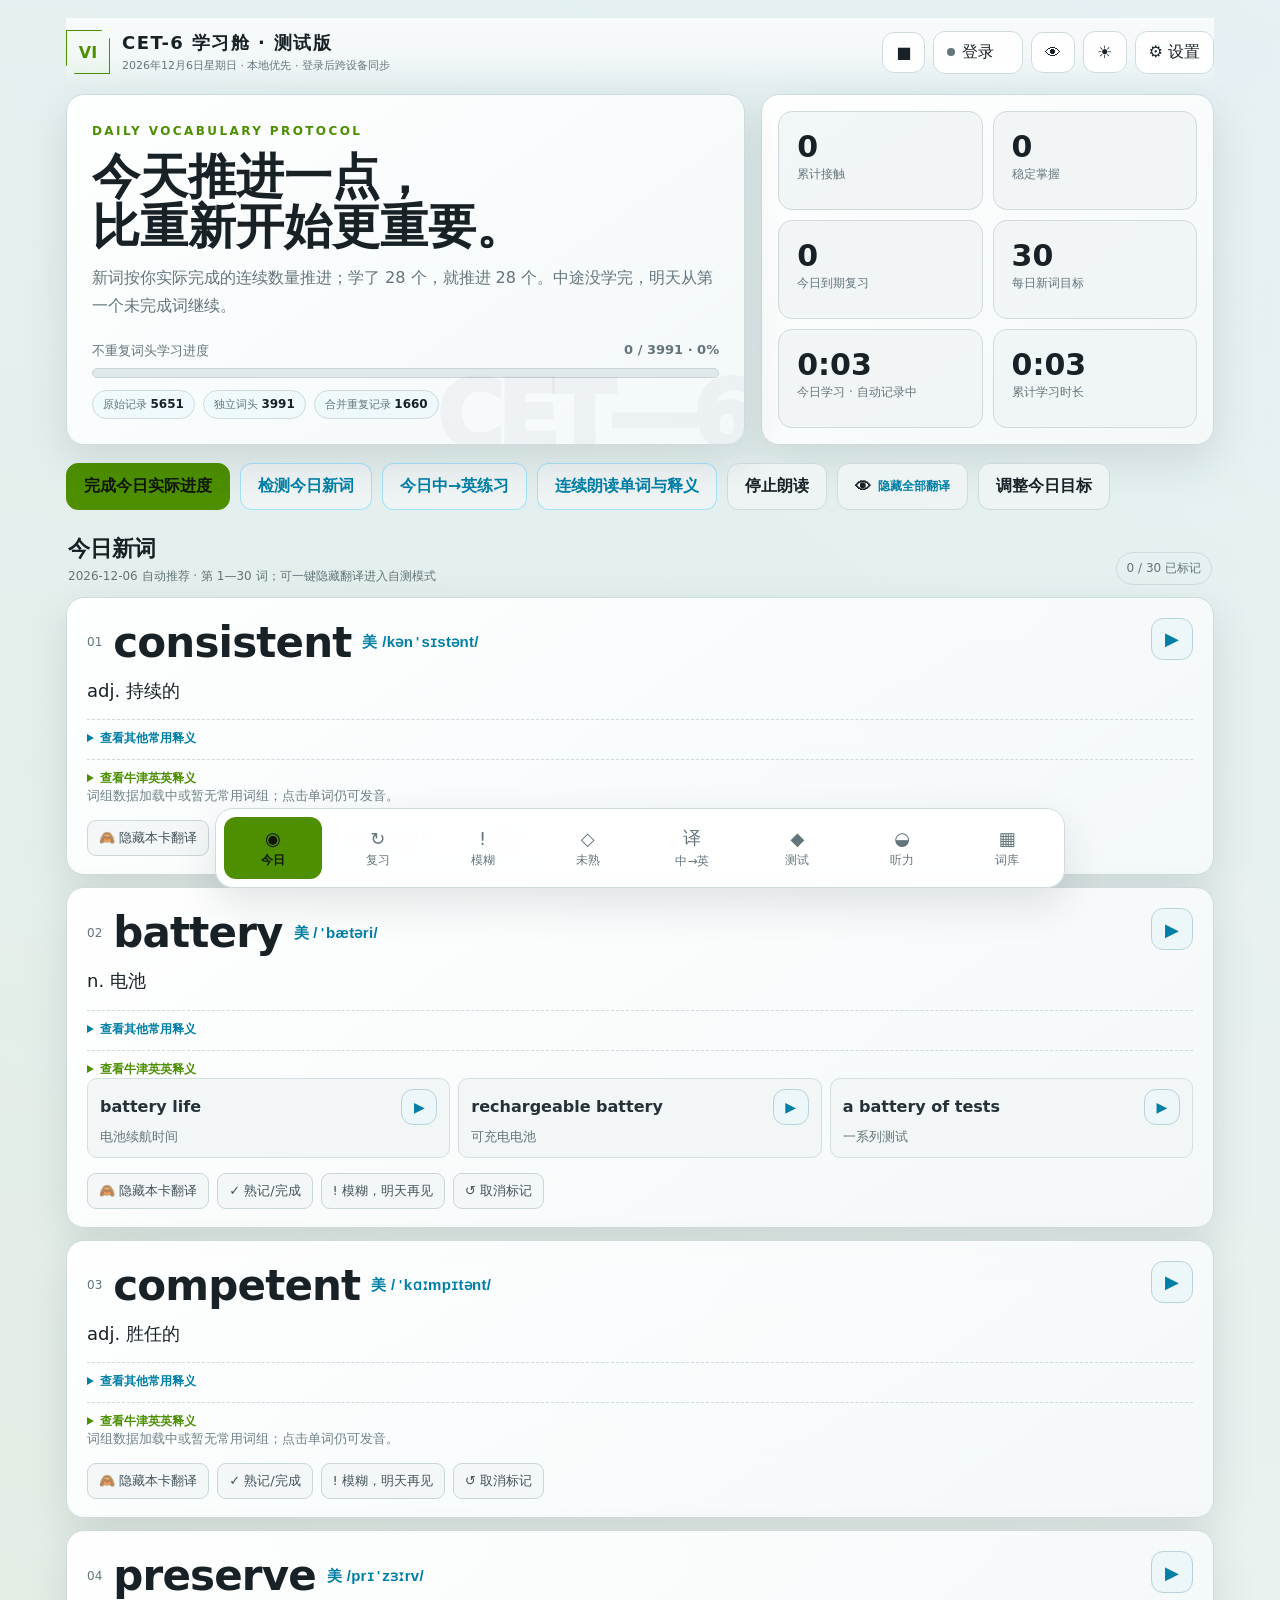
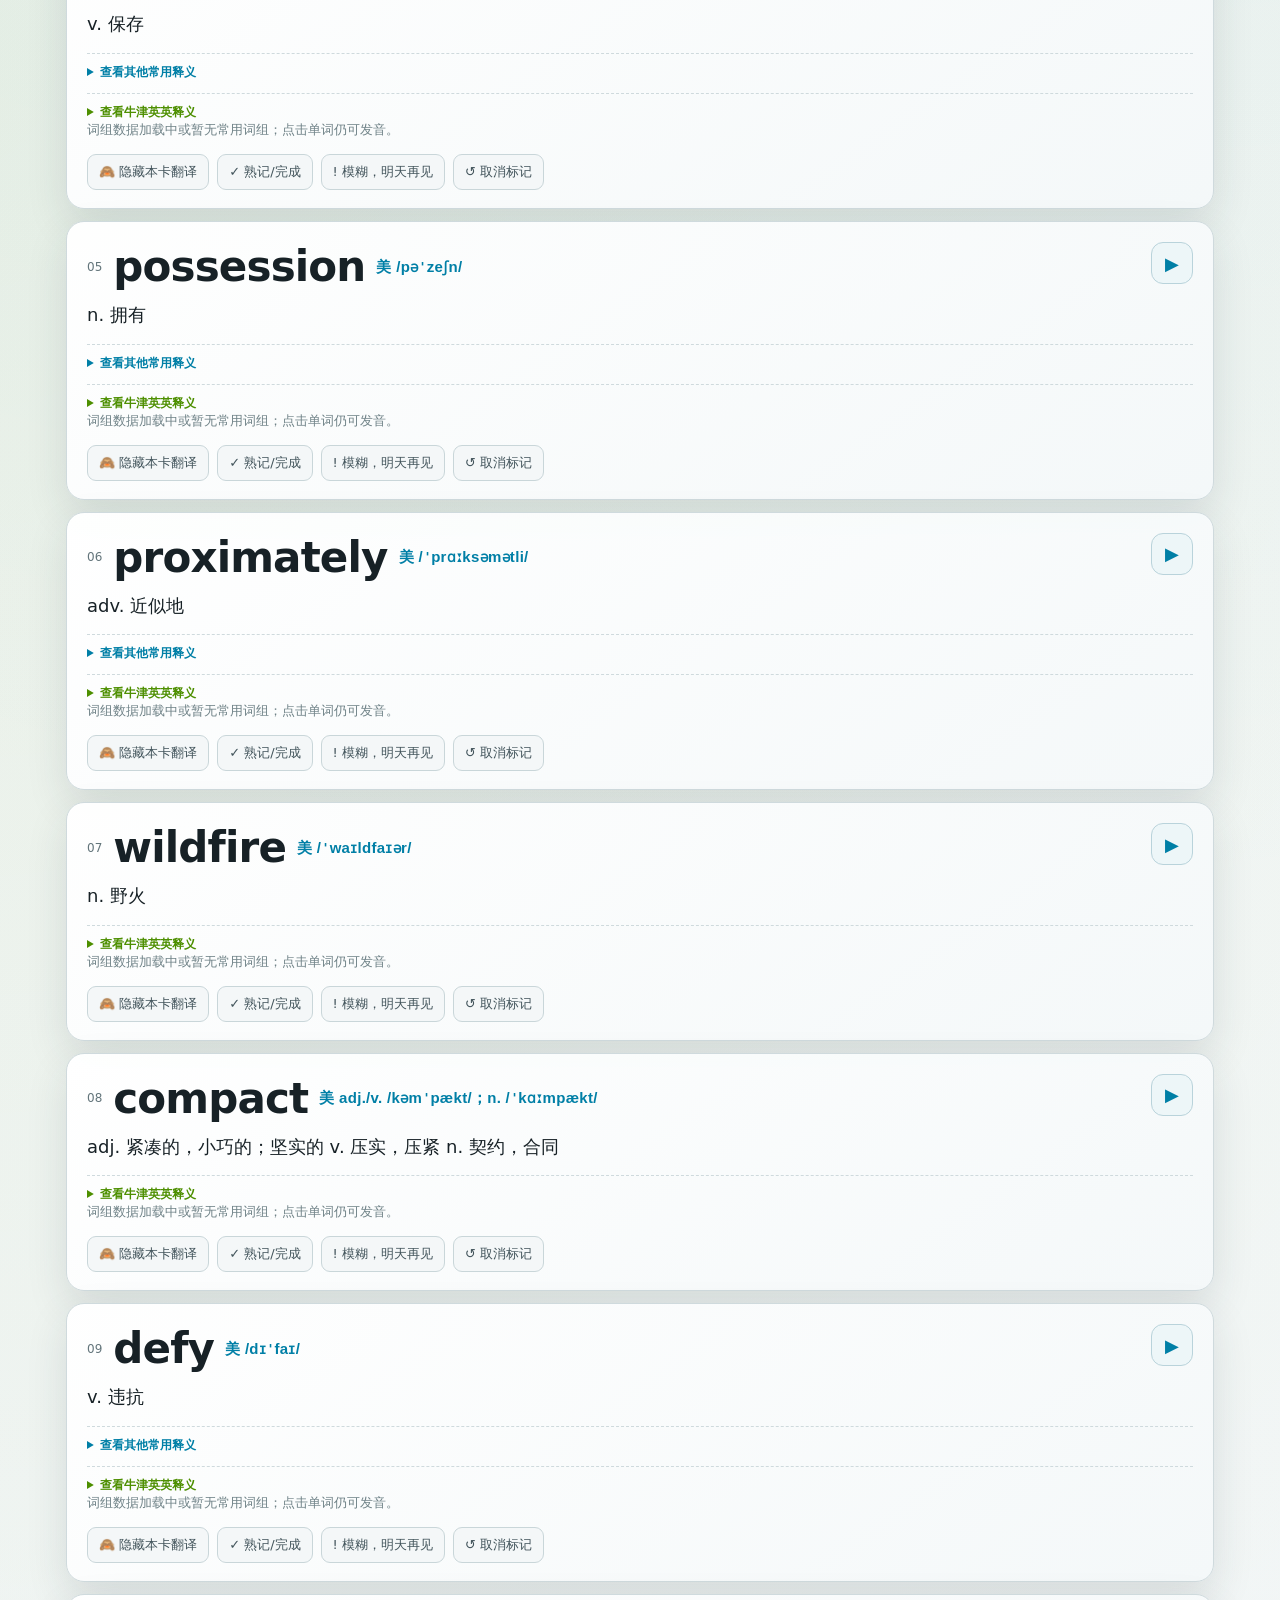
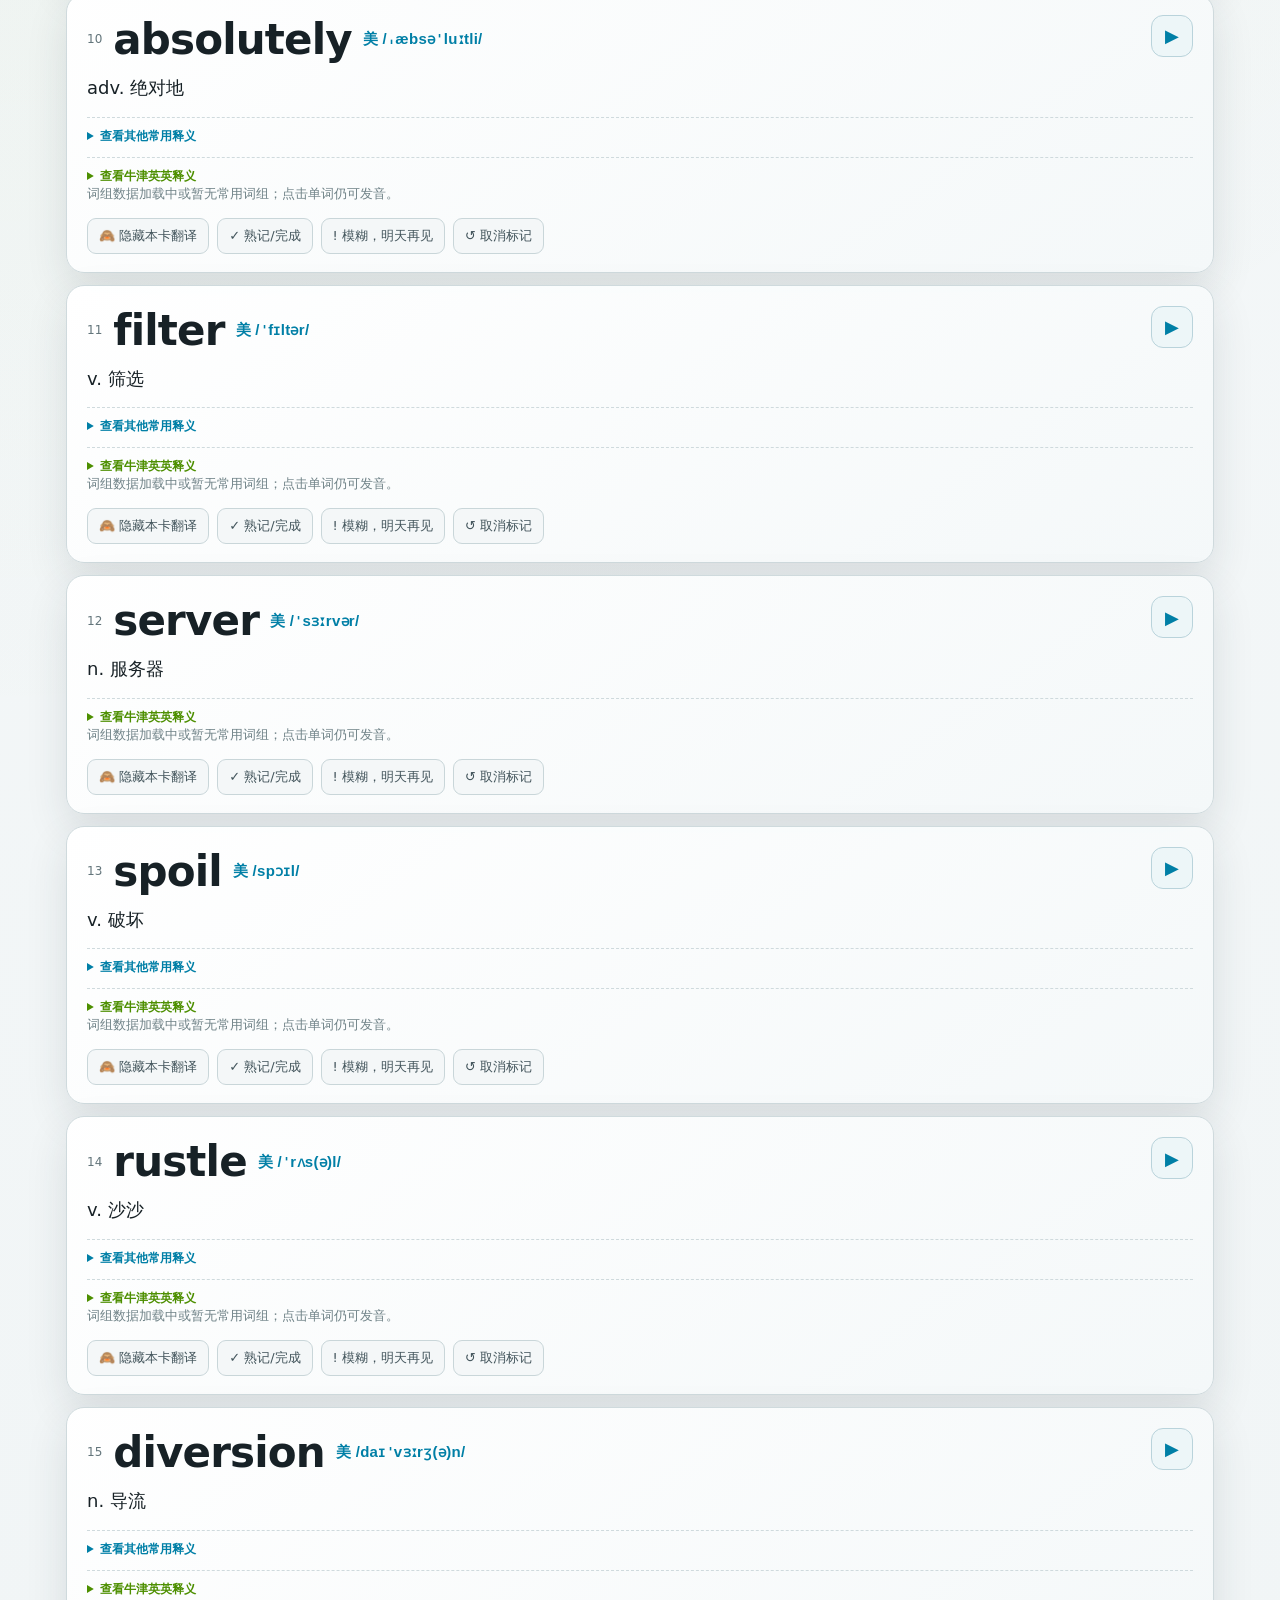
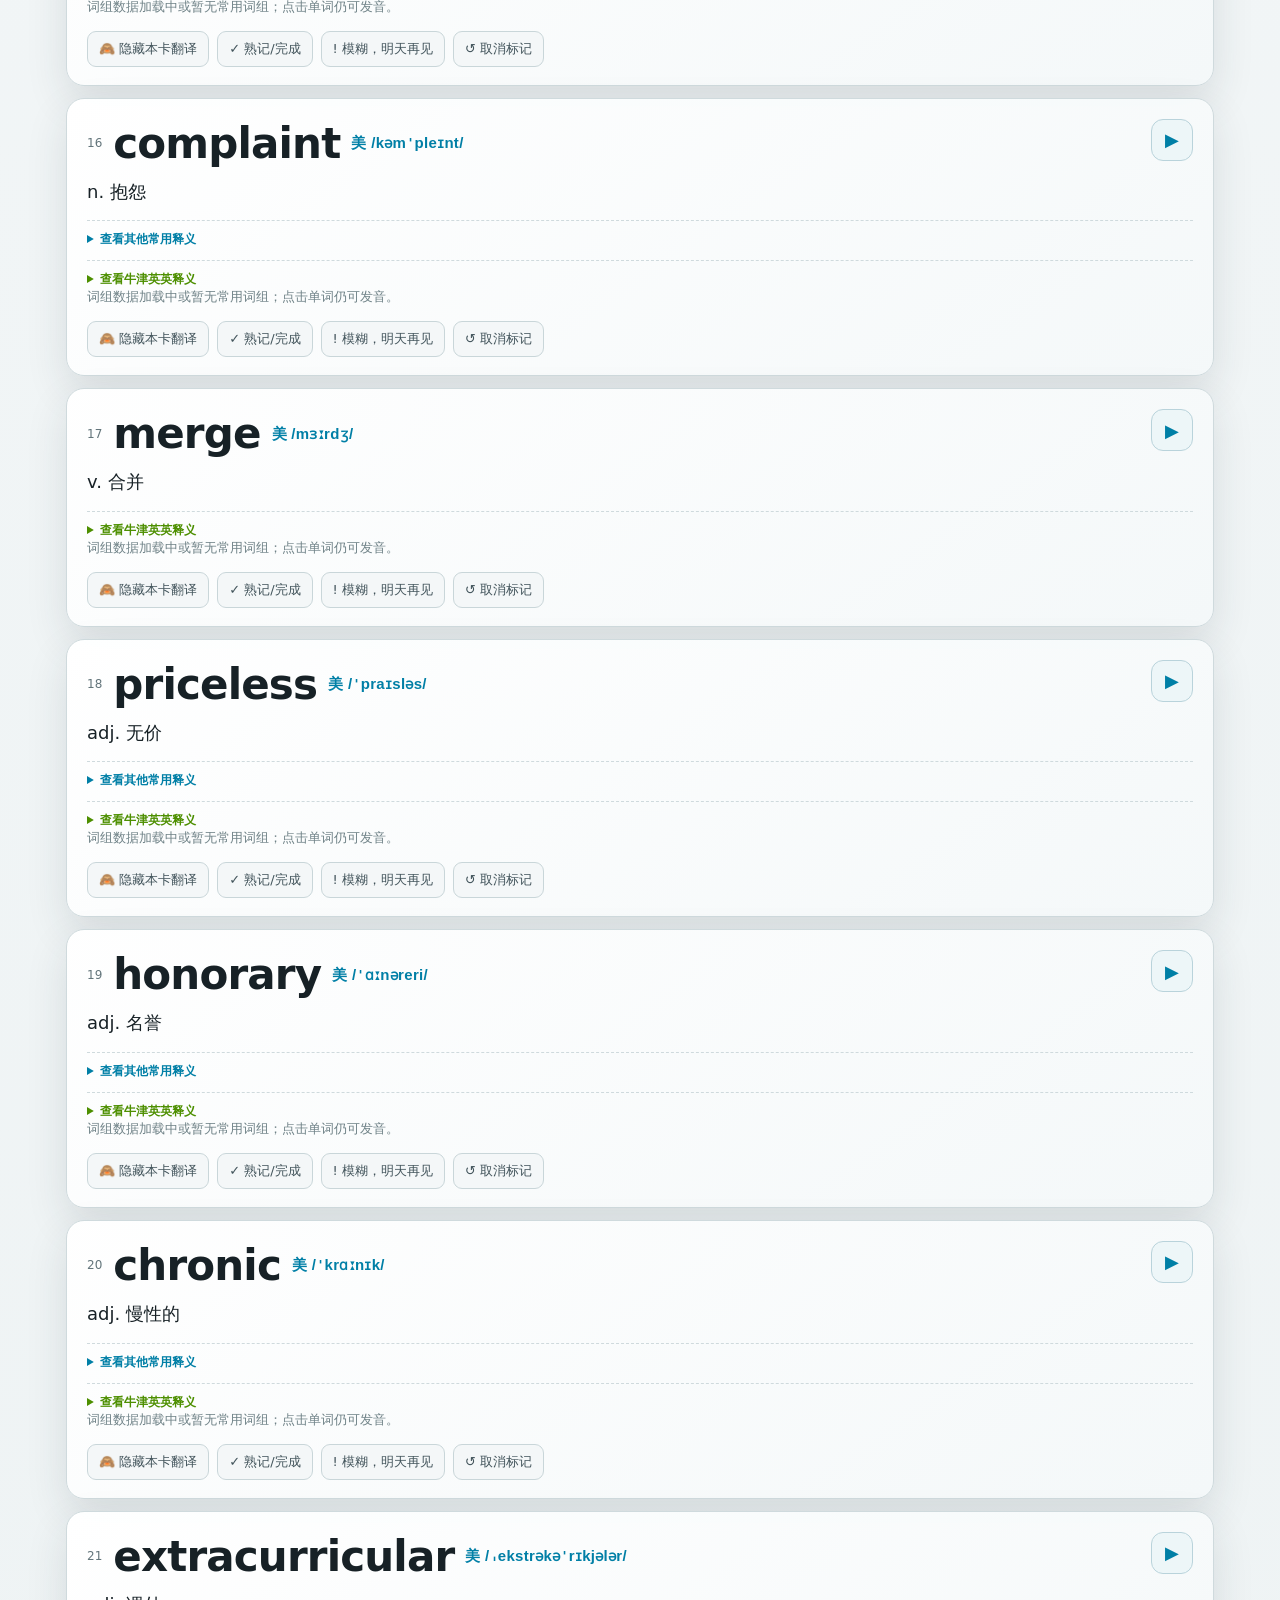
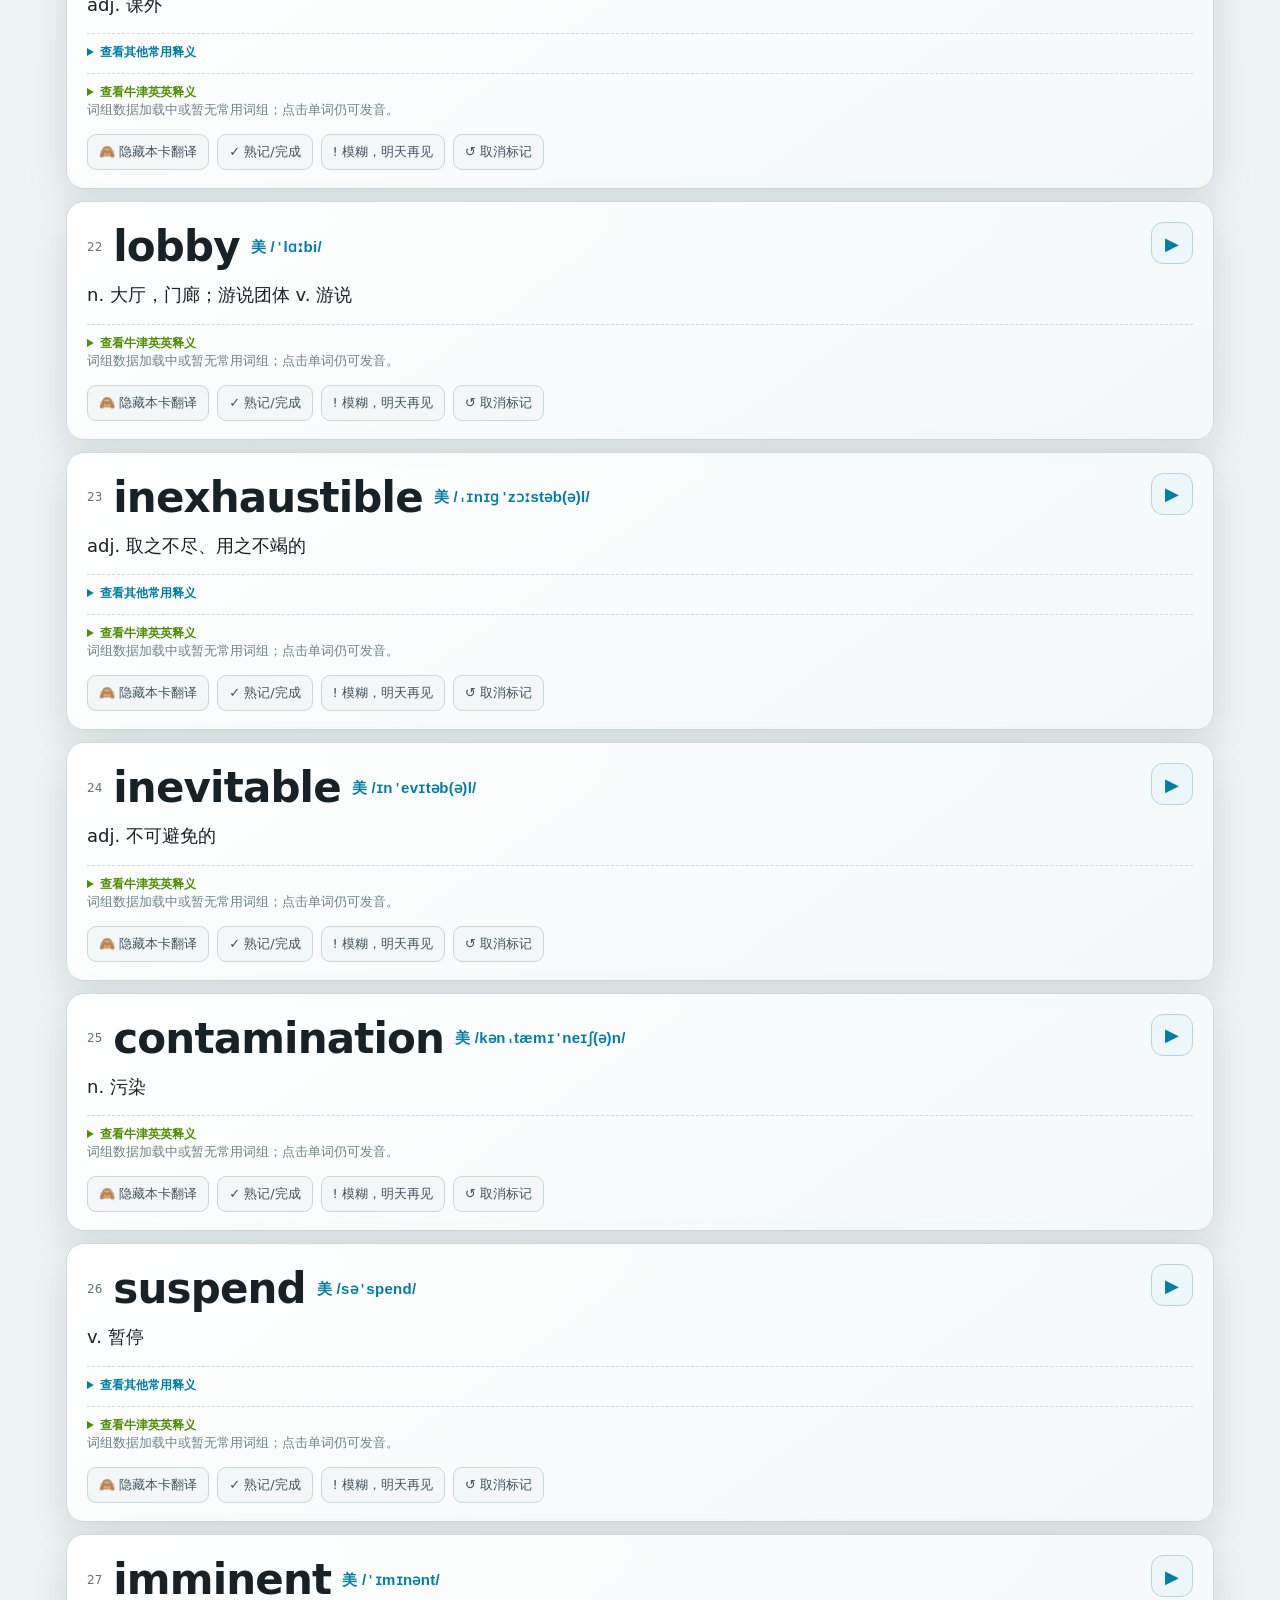
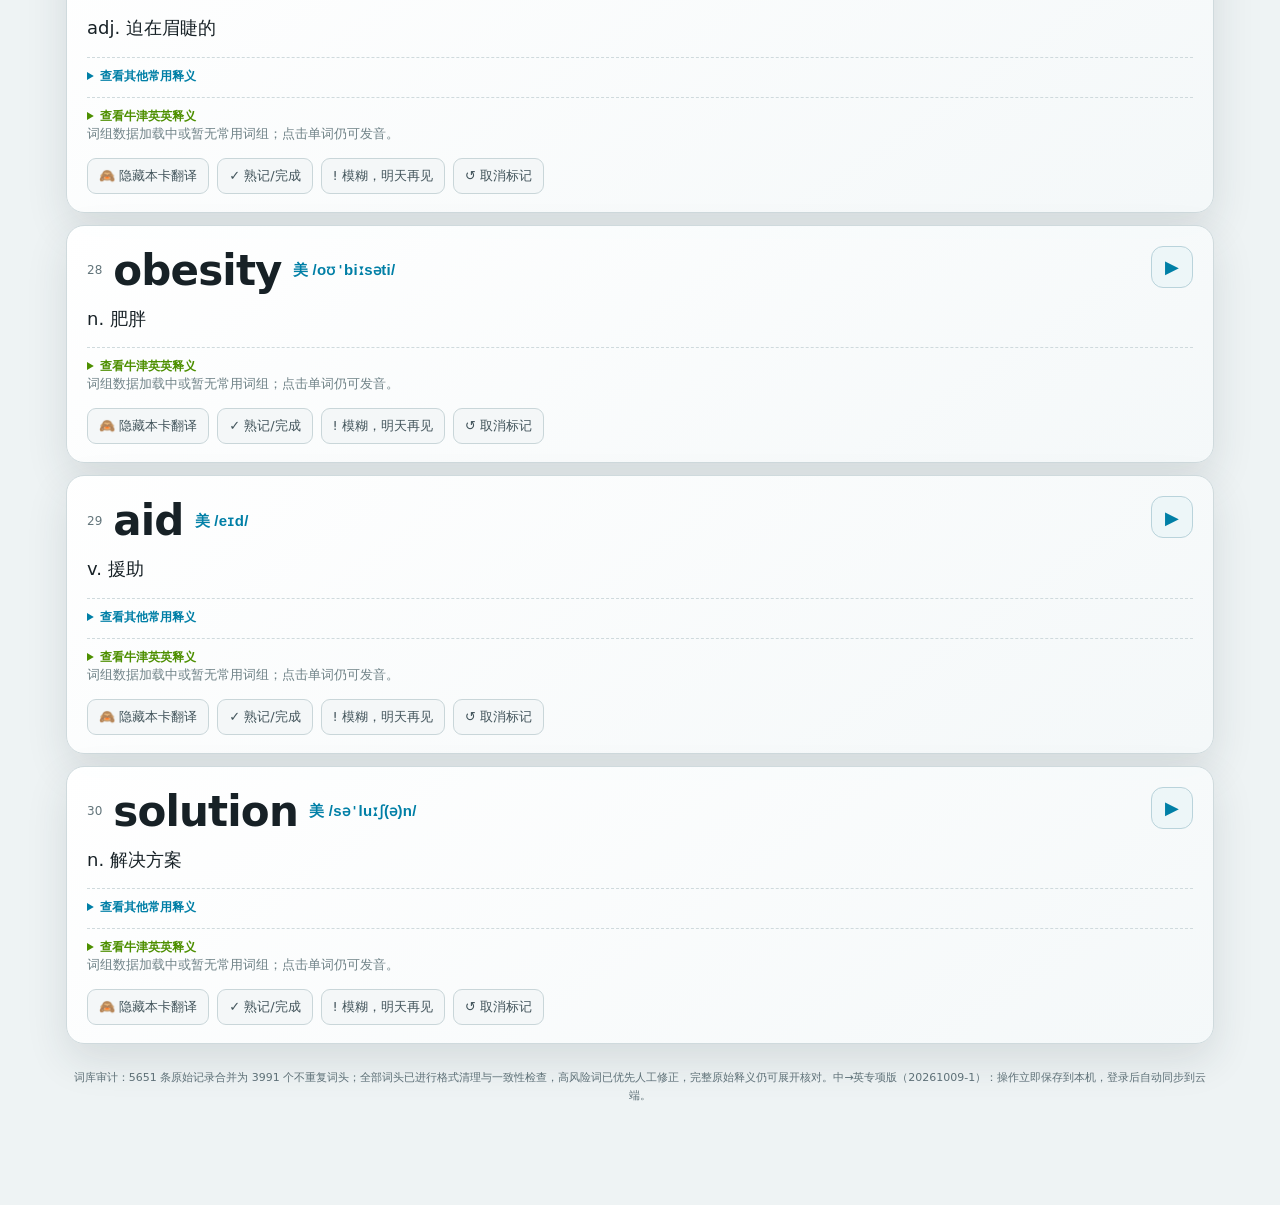
==== commit 36b58218: "Add Chinese-to-English recall practice with independent synced results" ====
--- a/sync-test/index.html
+++ b/sync-test/index.html
@@ -21,7 +21,7 @@
   }catch(e){document.documentElement.dataset.theme='dark';document.documentElement.dataset.themeMode='system'}
 })();
 </script>
-<title>CET-6 学习舱｜词库审计 + 自测翻译 + 真题听力</title>
+<title>CET-6 学习舱｜中英双向回忆 + 真题听力</title>
 <style>
 :root{
   --bg:#080d11;--panel:#10181e;--panel2:#151f26;--line:#2a3c45;--text:#eef5f2;
@@ -119,19 +119,21 @@
 html[data-theme="light"] .word-actions .mini.active{border-color:#4d8f00;background:#4d8f00;color:#fff}
 html[data-theme="light"] .word-actions .mini.hard.active{border-color:#a46300;background:#a46300;color:#fff}
 </style>
+<link rel="stylesheet" href="./reverse-practice.css?v=20261009-1">
 </head>
 <body>
 <div class="toast" id="toast"></div>
 <div class="shell">
 <header class="topbar"><div class="brand"><div class="logo">VI</div><div><h1>CET-6 学习舱 · 测试版</h1><small id="dateLine">逐词同步测试版</small></div></div><div class="top-actions"><button class="iconbtn" onclick="stopSpeech()" aria-label="停止朗读" title="停止朗读">■</button><button class="iconbtn cloudbtn" id="cloudBtn" onclick="openAuth()" aria-label="账户与同步"><span class="cloud-dot" id="cloudDot"></span><span id="cloudText">登录</span></button><button class="iconbtn" id="translationQuickBtn" onclick="toggleGlobalTranslations()" aria-label="显示或隐藏翻译">👁</button><button class="iconbtn theme-icon" id="themeQuickBtn" onclick="cycleTheme()" aria-label="切换深浅色">☾</button><button class="iconbtn" onclick="openSettings()">⚙ 设置</button></div></header>
 <main id="app"></main>
-<div class="source-note">词库审计：5651 条原始记录合并为 3991 个不重复词头；全部词头已进行格式清理与一致性检查，高风险词已优先人工修正，完整原始释义仍可展开核对。未熟练专项版（20260911-4）：操作立即保存到本机，登录后自动同步到云端。</div>
+<div class="source-note">词库审计：5651 条原始记录合并为 3991 个不重复词头；全部词头已进行格式清理与一致性检查，高风险词已优先人工修正，完整原始释义仍可展开核对。中→英专项版（20261009-1）：操作立即保存到本机，登录后自动同步到云端。</div>
 </div>
 <nav class="bottomnav">
 <button class="navbtn active" data-view="today"><i>◉</i>今日</button>
 <button class="navbtn" data-view="review"><i>↻</i>复习</button>
 <button class="navbtn" data-view="hard"><i>!</i>模糊</button>
 <button class="navbtn" data-view="weak"><i>◇</i>未熟</button>
+<button class="navbtn" data-view="reverse"><i>译</i>中→英</button>
 <button class="navbtn" data-view="test"><i>◆</i>测试</button>
 <button class="navbtn" data-view="listening"><i>◒</i>听力</button>
 <button class="navbtn" data-view="library"><i>▦</i>词库</button>
@@ -152,10 +154,11 @@
 <h3>账户与云端同步</h3>
 <div id="signedOutPanel"><p class="hint">电脑、手机和平板使用同一个账户登录，学习进度会自动同步。本机操作无需等待网络。</p><div class="field"><label><span>邮箱</span></label><input id="authEmail" type="email" autocomplete="email" placeholder="name@example.com"></div><div class="field"><label><span>密码</span></label><input id="authPassword" type="password" autocomplete="current-password" minlength="6" placeholder="至少 6 位"></div><div class="auth-actions"><button class="btn primary" onclick="signIn()">登录</button><button class="btn" onclick="signUp()">注册</button></div></div>
 <div id="signedInPanel" hidden><div class="account-card"><b id="accountEmail"></b><span id="syncDetail">正在检查同步状态…</span></div><button class="btn primary" style="width:100%" onclick="syncNow(true)">立即同步</button><button class="btn" style="width:100%;margin-top:9px" onclick="signOut()">退出登录</button></div>
-<p class="sync-note">同步内容包括单词进度、每日计划、学习时长、历史记录、学习设置、听力完成记录和笔记。数据库已启用行级安全策略，每个账户只能读取自己的数据。</p><button class="btn" style="width:100%;margin-top:9px" onclick="closeAuth()">关闭</button>
+<p class="sync-note">同步内容包括单词进度、中→英专项结果、每日计划、学习时长、历史记录、学习设置、听力完成记录和笔记。数据库已启用行级安全策略，每个账户只能读取自己的数据。</p><button class="btn" style="width:100%;margin-top:9px" onclick="closeAuth()">关闭</button>
 </div></div>
 <script src="./phonetics.js?v=20260926-audit1"></script>
-<script src="./sync-engine.js?v=3"></script>
+<script src="./sync-engine.js?v=4"></script>
+<script src="./reverse-practice.js?v=20261009-1"></script>
 <script src="./supabase.min.js"></script>
 <script src="./translations-reviewed.js?v=20260910-1"></script>
 <script src="./translations-google.js?v=20260916-2"></script>
@@ -282,11 +285,11 @@
 
 
 function loadState(){
- const base={version:6,nextIndex:0,dailyCount:30,accent:'en-US',rate:.82,theme:studyStorage.getItem(THEME_KEY)||'system',translationMode:'show',records:{},todayPlans:{},history:{},studyTime:{},lastOpenedDay:null};
- try{const saved={...base,...JSON.parse(studyStorage.getItem(KEY)||'{}')};if((saved.version||0)<4){const nr={};for(const [oi,r] of Object.entries(saved.records||{})){const ow=RAW_WORDS[Number(oi)]?.word?.toLowerCase();const ni=FALLBACK_WORDS.findIndex(x=>x.word.toLowerCase()===ow);if(ni>=0){const prev=nr[ni];nr[ni]=prev&&((prev.level||0)>(r.level||0))?prev:r}}const seen=new Set(RAW_WORDS.slice(0,Number(saved.nextIndex)||0).map(x=>x.word.toLowerCase()));saved.records=nr;saved.nextIndex=Math.min(seen.size,FALLBACK_WORDS.length);saved.todayPlans={};saved.version=4}saved.version=6;saved.records=saved.records&&typeof saved.records==='object'?saved.records:{};saved.todayPlans=saved.todayPlans&&typeof saved.todayPlans==='object'?saved.todayPlans:{};saved.history=saved.history&&typeof saved.history==='object'?saved.history:{};saved.studyTime=saved.studyTime&&typeof saved.studyTime==='object'&&!Array.isArray(saved.studyTime)?saved.studyTime:{};saved.nextIndex=Math.max(0,Math.min(Number(saved.nextIndex)||0,FALLBACK_WORDS.length));saved.dailyCount=Math.max(1,Math.min(Number(saved.dailyCount)||30,60));saved.translationMode=['show','hide'].includes(saved.translationMode)?saved.translationMode:'show';saved.theme=studyStorage.getItem(THEME_KEY)||saved.theme||'system';return saved}catch(e){return base}
+ const base={version:6,nextIndex:0,dailyCount:30,accent:'en-US',rate:.82,theme:studyStorage.getItem(THEME_KEY)||'system',translationMode:'show',records:{},reverseRecords:{},todayPlans:{},history:{},studyTime:{},lastOpenedDay:null};
+ try{const saved={...base,...JSON.parse(studyStorage.getItem(KEY)||'{}')};if((saved.version||0)<4){const nr={};for(const [oi,r] of Object.entries(saved.records||{})){const ow=RAW_WORDS[Number(oi)]?.word?.toLowerCase();const ni=FALLBACK_WORDS.findIndex(x=>x.word.toLowerCase()===ow);if(ni>=0){const prev=nr[ni];nr[ni]=prev&&((prev.level||0)>(r.level||0))?prev:r}}const seen=new Set(RAW_WORDS.slice(0,Number(saved.nextIndex)||0).map(x=>x.word.toLowerCase()));saved.records=nr;saved.nextIndex=Math.min(seen.size,FALLBACK_WORDS.length);saved.todayPlans={};saved.version=4}saved.version=6;saved.records=saved.records&&typeof saved.records==='object'?saved.records:{};saved.reverseRecords=saved.reverseRecords&&typeof saved.reverseRecords==='object'&&!Array.isArray(saved.reverseRecords)?saved.reverseRecords:{};saved.todayPlans=saved.todayPlans&&typeof saved.todayPlans==='object'?saved.todayPlans:{};saved.history=saved.history&&typeof saved.history==='object'?saved.history:{};saved.studyTime=saved.studyTime&&typeof saved.studyTime==='object'&&!Array.isArray(saved.studyTime)?saved.studyTime:{};saved.nextIndex=Math.max(0,Math.min(Number(saved.nextIndex)||0,FALLBACK_WORDS.length));saved.dailyCount=Math.max(1,Math.min(Number(saved.dailyCount)||30,60));saved.translationMode=['show','hide'].includes(saved.translationMode)?saved.translationMode:'show';saved.theme=studyStorage.getItem(THEME_KEY)||saved.theme||'system';return saved}catch(e){return base}
 }
 function cloudPayload(){return JSON.parse(JSON.stringify({schemaVersion:2,state,listenState,theme:state.theme||'system'}))}
-function blankPayload(){return {schemaVersion:2,state:{version:6,nextIndex:0,dailyCount:30,accent:'en-US',rate:.82,theme:'system',translationMode:'show',records:{},todayPlans:{},history:{},studyTime:{},lastOpenedDay:null},listenState:{completed:{},notes:'',minutes:0},theme:'system'}}
+function blankPayload(){return {schemaVersion:2,state:{version:6,nextIndex:0,dailyCount:30,accent:'en-US',rate:.82,theme:'system',translationMode:'show',records:{},reverseRecords:{},todayPlans:{},history:{},studyTime:{},lastOpenedDay:null},listenState:{completed:{},notes:'',minutes:0},theme:'system'}}
 function setCloudStatus(label,mode=''){const at=currentUser&&Number(studyStorage.getItem('cet6-test3-last-sync:'+currentUser.id));const info=(currentUser?.email||'未登录')+' · '+label+' · 最后同步：'+(at?new Date(at).toLocaleString('zh-CN'):'尚未同步');const box=document.getElementById('settingsCloudInfo');if(box)box.textContent=info;document.getElementById('cloudText').textContent=label;document.getElementById('cloudDot').className='cloud-dot'+(mode?' '+mode:'');document.getElementById('syncDetail').textContent=currentUser?(label+' · 逐词同步测试版'+(syncEngine?' · 待同步记录 '+syncEngine.pending().length:'')):'未登录，数据保存在当前设备';}
 function scheduleSync(delay=600){clearTimeout(syncTimer);if(currentUser&&connectionAvailable())syncTimer=setTimeout(()=>syncNow(false),delay)}
 function markLocalChange(){if(applyingCloud)return;if(syncEngine)syncEngine.capture(cloudPayload());else guestInitial=cloudPayload();setCloudStatus(currentUser?(connectionAvailable()?'待同步':'离线'):'仅本机','busy');scheduleSync()}
@@ -298,14 +301,14 @@
  // Do not interrupt an active listening player or move the notes cursor on acknowledgements.
  if(view==='listening'){updateListenStats();const notes=document.getElementById('listenNotes');if(notes&&notes!==document.activeElement)notes.value=listenState.notes||'';document.querySelectorAll('[data-listen-id]').forEach(card=>{const done=!!listenState.completed[card.dataset.listenId];card.classList.toggle('completed',done);});}
  else if(onlyStudyTimeChanged)updateStudyTimeDisplay();
- else{const search=document.getElementById('libSearch')?.value;render();if(view==='library'&&search){document.getElementById('libSearch').value=search;librarySearch(search)}}
+ else{const reverseFocused=view==='reverse'&&document.activeElement?.id==='reverseAnswer',reverseSelection=reverseFocused?[document.activeElement.selectionStart,document.activeElement.selectionEnd]:null;const search=document.getElementById('libSearch')?.value;render();if(reverseFocused){const input=document.getElementById('reverseAnswer');input?.focus({preventScroll:true});if(input&&reverseSelection)input.setSelectionRange(...reverseSelection);}if(view==='library'&&search){document.getElementById('libSearch').value=search;librarySearch(search)}}
  }finally{applyingCloud=false}}
 async function syncNow(showToast=false){if(!currentUser||!syncEngine||!connectionAvailable()){if(showToast)toast(currentUser?'当前离线，恢复网络后自动同步':'请先登录');return false}try{await syncEngine.sync();retryDelay=1500;if(showToast)toast('云端同步完成');return true}catch(e){console.warn('CET6 sync:',e.message);setCloudStatus('同步失败','busy');scheduleSync(retryDelay);retryDelay=Math.min(30000,retryDelay*2);if(showToast)toast('网络暂不可用，本机记录已保留');return false}}
 function openAuth(){document.getElementById('authModal').classList.add('show');updateAuthPanel()}
 function closeAuth(){document.getElementById('authModal').classList.remove('show')}
 function updateAuthPanel(){const signed=!!currentUser;document.getElementById('signedOutPanel').hidden=signed;document.getElementById('signedInPanel').hidden=!signed;if(signed)document.getElementById('accountEmail').textContent=currentUser.email||'已登录'}
 function subscribeRealtime(){if(realtimeChannel)dbClient.removeChannel(realtimeChannel);if(!currentUser)return;realtimeChannel=dbClient.channel('test3:cet6-v2-'+currentUser.id+'-'+deviceId).on('postgres_changes',{event:'*',schema:'public',table:'cet6_sync_test_records',filter:'user_id=eq.'+currentUser.id},()=>scheduleSync(100)).subscribe(status=>{if(status==='SUBSCRIBED')scheduleSync(0)});}
-async function bindUser(user){if(user&&user.id===currentUser?.id&&syncEngine)return;commitStudyTime();const generation=++authGeneration;clearTimeout(syncTimer);hardSessionSeen.clear();weakStudyState=null;weakStudySeen.clear();if(realtimeChannel){dbClient?.removeChannel(realtimeChannel);realtimeChannel=null;}
+async function bindUser(user){if(user&&user.id===currentUser?.id&&syncEngine)return;commitStudyTime();const generation=++authGeneration;clearTimeout(syncTimer);hardSessionSeen.clear();weakStudyState=null;weakStudySeen.clear();resetReversePractice();if(realtimeChannel){dbClient?.removeChannel(realtimeChannel);realtimeChannel=null;}
  const owner=studyStorage.getItem('test3:cet6:v2:owner');const oldEngine=syncEngine;currentUser=user;syncEngine=null;updateAuthPanel();
  if(!user){syncEngine=new CET6Sync.Engine({storage:studyStorage,scope:(()=>{const id='guest-'+crypto.randomUUID();studyStorage.setItem('cet6-test3-guest-scope',id);return id})(),initial:blankPayload(),rpc:async()=>{throw Error('未登录')},onApply:applyStudyPayload});applyStudyPayload(syncEngine.current);setCloudStatus('登录');return;}
  const initial=owner&&owner!==user.id?blankPayload():cloudPayload();
@@ -491,7 +494,7 @@
  return `<article class="panel word-card ${r.status==='done'?'done':r.status==='hard'?'hard':''} ${type==='review'?'review':''}" id="w${i}"><div class="word-top"><div class="word-title"><span class="num">${String(idx+1).padStart(2,'0')}</span><span class="word" onclick="speak('${esc(w.word)}',this)">${esc(w.word)}</span><span class="phonetic">${esc(phoneticFor(w.word))}</span></div><button class="speak" aria-label="朗读单词及可见释义" title="朗读单词及可见释义" onclick="speak('${esc(w.word)}',this)">▶</button></div><div class="word-meanings">${visible?`<div class="meaning"><span data-speech-meaning>${esc(w.meaning)}</span>${(w.sourceCount||1)>1?`<span class="merge-badge">合并 ${w.sourceCount} 条</span>`:''}</div>${secondaryMeaningHtml(w)}${sourceMeaningsHtml(w)}`:`<button class="translation-cover" onclick="toggleCardTranslation(${i})">先在脑中作答，再点击显示中文词义</button>`}</div>${oxfordDefinitionHtml(w)}${phrasesHtml(w,i)}<div class="word-actions"><button class="mini" onclick="toggleCardTranslation(${i})">${visible?'🙈 隐藏本卡翻译':'👁 显示本卡翻译'}</button><button aria-pressed="${r.status==='done'}" class="mini ${r.status==='done'?'active':''}" onclick="mark(${i},'done')">${r.status==='done'?'✓ 已熟记 / 已完成':'✓ 熟记/完成'}</button><button aria-pressed="${r.status==='hard'}" class="mini hard ${r.status==='hard'?'active':''}" onclick="mark(${i},'hard')">${r.status==='hard'?'! 已标记模糊 · 明天复习':'! 模糊，明天再见'}</button><button class="mini" onclick="mark(${i},'new')">↺ 取消标记</button></div></article>`
 }
 function translationControlButton(){const hidden=state.translationMode==='hide';return `<button class="btn ${hidden?'blue':''}" onclick="toggleGlobalTranslations()"><span class="translation-state">${hidden?'🙈':'👁'} <strong>${hidden?'自测模式：显示全部翻译':'隐藏全部翻译'}</strong></span></button>`}
-function renderToday(){const p=getPlan();const range=p.indices.length?`第 ${p.indices[0]+1}—${p.indices[p.indices.length-1]+1} 词`:'词库已完成';return `${renderHeader()}<div class="controls"><button class="btn primary" onclick="completeToday()">完成今日实际进度</button><button class="btn blue" onclick="startDailyCheck()">检测今日新词</button><button class="btn blue" onclick="speakBatch()">连续朗读单词与释义</button><button class="btn" onclick="stopSpeech()">停止朗读</button>${translationControlButton()}<button class="btn" onclick="openSettings()">调整今日目标</button></div><div class="section-head"><div><h3>今日新词</h3><p>${dayKey()} 自动推荐 · ${range}；${state.translationMode==='hide'?'翻译已隐藏：先回忆，再按需点击揭晓':'可一键隐藏翻译进入自测模式'}</p></div><span class="badge">${p.indices.filter(i=>['done','hard'].includes(rec(i).status)).length} / ${p.indices.length} 已标记</span></div><div class="word-list">${p.indices.map((i,n)=>card(i,n)).join('')||'<div class="panel empty">词库已经完成。</div>'}</div>`}
+function renderToday(){const p=getPlan();const range=p.indices.length?`第 ${p.indices[0]+1}—${p.indices[p.indices.length-1]+1} 词`:'词库已完成';return `${renderHeader()}<div class="controls"><button class="btn primary" onclick="completeToday()">完成今日实际进度</button><button class="btn blue" onclick="startDailyCheck()">检测今日新词</button><button class="btn blue" onclick="openReversePractice('today')">今日中→英练习</button><button class="btn blue" onclick="speakBatch()">连续朗读单词与释义</button><button class="btn" onclick="stopSpeech()">停止朗读</button>${translationControlButton()}<button class="btn" onclick="openSettings()">调整今日目标</button></div><div class="section-head"><div><h3>今日新词</h3><p>${dayKey()} 自动推荐 · ${range}；${state.translationMode==='hide'?'翻译已隐藏：先回忆，再按需点击揭晓':'可一键隐藏翻译进入自测模式'}</p></div><span class="badge">${p.indices.filter(i=>['done','hard'].includes(rec(i).status)).length} / ${p.indices.length} 已标记</span></div><div class="word-list">${p.indices.map((i,n)=>card(i,n)).join('')||'<div class="panel empty">词库已经完成。</div>'}</div>`}
 function reviewOne(i,quality){
  const cardEl=document.getElementById('w'+i);
  // Ignore a repeated click after this word has already left today's queue.
@@ -571,7 +574,7 @@
 function renderLibrary(){return `${renderHeader()}<div class="controls">${translationControlButton()}</div><div class="section-head"><div><h3>完整词库</h3><p>搜索 ${UNIQUE_WORD_COUNT} 个独立词头；全部单词显示词性与对应释义，其他常用释义默认折叠</p></div></div><div class="panel audit-note"><strong>词义规则：</strong>无论是否学过，优先显示已修正的词性与释义；其余谷歌译文按完整义项匹配词性。多词性无法确定时显示带词性的校订释义，不再直接套用第一个词性。校订词典中的其他常用释义默认收起，可按需展开。学习状态只影响进度和复习安排，不再改变词义。</div><input class="searchbox" id="libSearch" placeholder="输入英文或中文释义…" oninput="librarySearch(this.value)"><div id="libResults" class="library-grid"></div>`}
 function librarySearch(q=''){const box=document.getElementById('libResults');if(!box)return;const s=q.trim().toLowerCase();let arr=FALLBACK_WORDS.map((_,i)=>({w:getWord(i),i}));if(s)arr=arr.filter(x=>x.w.word.toLowerCase().includes(s)||x.w.meaning.includes(s)||(x.w.secondaryMeaning||'').includes(s));arr=arr.slice(0,100);box.innerHTML=arr.map(({w,i})=>{const visible=isTranslationVisible(i);return `<div class="librow ${rec(i).status==='done'?'status-done':rec(i).status==='hard'?'status-hard':''}"><b onclick="speak('${esc(w.word)}',this)">${esc(w.word)} 🔊<span class="phonetic compact">${esc(phoneticFor(w.word))}</span></b>${visible?`<div class="lib-meaning"><span data-speech-meaning>${esc(w.meaning)}</span>${secondaryMeaningHtml(w)}</div>`:`<button class="phrase-translation-toggle" onclick="toggleCardTranslation(${i});librarySearch(document.getElementById('libSearch')?.value||'')">点击显示词义</button>`}<button class="mini" onclick="jumpToWord(${i})">学习</button></div>`}).join('')||'<div class="panel empty">没有找到。</div>'}
 function jumpToWord(i){const p=getPlan();if(p.indices.includes(i)){view='today';setNav('today');render();setTimeout(()=>document.getElementById('w'+i)?.scrollIntoView({behavior:'smooth',block:'center'}),80)}else{toast(`该词位于词库第 ${i+1} 位`)}}
-function render(){stopSpeech();updateTranslationQuickButton();const hardNav=document.querySelector('[data-view="hard"]'),weakNav=document.querySelector('[data-view="weak"]');if(hardNav)hardNav.title=`${hardIndices().length} 个模糊词`;if(weakNav)weakNav.title=`${weakIndices().length} 个未熟练词`;document.getElementById('dateLine').textContent=new Intl.DateTimeFormat('zh-CN',{dateStyle:'full'}).format(new Date())+' · 本地优先 · '+(currentUser?'云端自动同步':'登录后跨设备同步');document.getElementById('app').innerHTML=view==='today'?renderToday():view==='daily-check'?renderDailyCheck():view==='review'?renderReview():view==='hard'?renderHard():view==='weak'?renderWeak():view==='test'?renderTest():view==='listening'?renderListening():renderLibrary();if(view==='library')librarySearch('');if(view==='listening')setTimeout(updateListenStats,0)}
+function render(){stopSpeech();updateTranslationQuickButton();const hardNav=document.querySelector('[data-view="hard"]'),weakNav=document.querySelector('[data-view="weak"]');if(hardNav)hardNav.title=`${hardIndices().length} 个模糊词`;if(weakNav)weakNav.title=`${weakIndices().length} 个未熟练词`;document.getElementById('dateLine').textContent=new Intl.DateTimeFormat('zh-CN',{dateStyle:'full'}).format(new Date())+' · 本地优先 · '+(currentUser?'云端自动同步':'登录后跨设备同步');document.getElementById('app').innerHTML=view==='today'?renderToday():view==='daily-check'?renderDailyCheck():view==='review'?renderReview():view==='hard'?renderHard():view==='weak'?renderWeak():view==='reverse'?renderReversePractice():view==='test'?renderTest():view==='listening'?renderListening():renderLibrary();if(view==='library')librarySearch('');if(view==='listening')setTimeout(updateListenStats,0)}
 function setNav(v){document.querySelectorAll('.navbtn').forEach(b=>b.classList.toggle('active',b.dataset.view===v))}
 document.querySelectorAll('.navbtn').forEach(b=>b.onclick=()=>{view=b.dataset.view;setNav(view);render();scrollTo({top:0,behavior:'smooth'})});
 function openSettings(){const m=document.getElementById('settingsModal');document.getElementById('themeMode').value=state.theme||'system';document.getElementById('translationMode').value=state.translationMode||'show';document.getElementById('dailyCount').value=state.dailyCount;document.getElementById('dailyCountLabel').textContent=state.dailyCount+' 词';document.getElementById('voiceAccent').value=state.accent;document.getElementById('speechRate').value=state.rate;document.getElementById('rateLabel').textContent=state.rate.toFixed(2)+'×';applyTheme(state.theme||'system');m.classList.add('show')}
@@ -580,11 +583,11 @@
 function saveSettings(){state.theme=document.getElementById('themeMode').value;state.translationMode=document.getElementById('translationMode').value;translationOverrides.clear();phraseTranslationOverrides.clear();state.dailyCount=Number(document.getElementById('dailyCount').value);state.accent=document.getElementById('voiceAccent').value;state.rate=Number(document.getElementById('speechRate').value);const k=dayKey();const p=state.todayPlans[k];if(p&&p.completed===0){p.count=Math.min(state.dailyCount,FALLBACK_WORDS.length-p.start);p.indices=Array.from({length:p.count},(_,i)=>p.start+i)}saveState();applyTheme(state.theme);closeSettings();toast('设置已保存');render()}
 
 function exportProgress(){commitStudyTime();const bundle={...state,listenState,syncMetadata:syncEngine?.entries||{},exportedAt:new Date().toISOString()};const blob=new Blob([JSON.stringify(bundle,null,2)],{type:'application/json'}),a=document.createElement('a');a.href=URL.createObjectURL(blob);a.download='CET6学习进度_'+dayKey()+'.json';a.click();URL.revokeObjectURL(a.href)}
-function importProgress(e){const f=e.target.files[0];if(!f)return;const r=new FileReader();r.onload=()=>{try{const raw=JSON.parse(r.result),imported=raw.state||raw;if(!imported.records||typeof imported.records!=='object'||Array.isArray(imported.records))throw Error();const clean=JSON.parse(JSON.stringify(imported));delete clean.listenState;delete clean.syncMetadata;delete clean.exportedAt;const payload={state:clean,listenState:raw.listenState||{}};syncEngine.importPayload(payload);scheduleSync(0);toast('备份已导入，联网登录后自动同步');closeSettings()}catch(x){toast('进度文件无效')}};r.readAsText(f);e.target.value=''}
-function resetProgress(){if(!confirm('确定清空全部学习进度吗？登录状态下也会同步清空到其他设备，请先导出备份。'))return;const payload=blankPayload();applyStudyPayload(payload);if(syncEngine){syncEngine.replace(payload);scheduleSync(0)}else{guestInitial=payload;}closeSettings();toast('已清空本机进度');}
+function importProgress(e){const f=e.target.files[0];if(!f)return;const r=new FileReader();r.onload=()=>{try{const raw=JSON.parse(r.result),imported=raw.state||raw;if(!imported.records||typeof imported.records!=='object'||Array.isArray(imported.records))throw Error();const clean=JSON.parse(JSON.stringify(imported));resetReversePractice();delete clean.listenState;delete clean.syncMetadata;delete clean.exportedAt;const payload={state:clean,listenState:raw.listenState||{}};syncEngine.importPayload(payload);scheduleSync(0);toast('备份已导入，联网登录后自动同步');closeSettings()}catch(x){toast('进度文件无效')}};r.readAsText(f);e.target.value=''}
+function resetProgress(){if(!confirm('确定清空全部学习进度吗？登录状态下也会同步清空到其他设备，请先导出备份。'))return;const payload=blankPayload();resetReversePractice();applyStudyPayload(payload);if(syncEngine){syncEngine.replace(payload);scheduleSync(0)}else{guestInitial=payload;}closeSettings();toast('已清空本机进度');}
 async function enrich(){try{const res=await fetch(REMOTE_JSON,{cache:'force-cache'});if(!res.ok)throw Error();const data=await res.json();for(const x of data){enriched.set(String(x.word||'').toLowerCase(),{phrases:cleanPhrases(x.word,x.phrases||[])})}render()}catch(e){console.info('离线模式：使用已校正的嵌入词义') }}
 let activeDay=dayKey();
-function refreshForDateChange(){const now=dayKey();if(now===activeDay)return;activeDay=now;translationOverrides.clear();phraseTranslationOverrides.clear();testState=null;dailyCheckState=null;if(view==='daily-check'){view='today';setNav('today')}render();toast('日期已更新，已生成今天的新词推荐')}
+function refreshForDateChange(){const now=dayKey();if(now===activeDay)return;activeDay=now;translationOverrides.clear();phraseTranslationOverrides.clear();testState=null;dailyCheckState=null;if(reverseScope==='today')resetReversePractice();if(view==='daily-check'){view='today';setNav('today')}render();toast('日期已更新，已生成今天的新词推荐')}
 document.addEventListener('visibilitychange',()=>{if(!document.hidden)refreshForDateChange()});
 addEventListener('focus',refreshForDateChange);
 addEventListener('storage',e=>{if(syncEngine&&e.key?.startsWith(syncEngine.prefix))scheduleSync(200);});
--- a/sync-test/reverse-practice.css
+++ b/sync-test/reverse-practice.css
@@ -0,0 +1,20 @@
+.reverse-stats{display:grid;grid-template-columns:repeat(4,minmax(0,1fr));gap:8px;margin-top:18px}
+.reverse-stats div{padding:12px;border:1px solid var(--line);border-radius:12px;text-align:center}
+.reverse-stats b{display:block;font-size:24px;color:var(--accent2)}
+.reverse-stats span{font-size:12px;color:var(--muted)}
+.reverse-card{max-width:760px;margin:16px auto;padding:26px}
+.reverse-prompt{text-align:center;padding:30px 8px 24px}
+.reverse-prompt h3{font-size:clamp(26px,5vw,36px);line-height:1.6;overflow-wrap:anywhere;margin:18px 0 20px}
+.reverse-instruction{text-align:center}
+.reverse-actions{display:grid;grid-template-columns:1fr 1fr;gap:10px}
+.reverse-revealed{text-align:center;padding:20px;border:1px solid var(--line);border-radius:14px;background:rgba(101,216,255,.05)}
+.reverse-word{font-size:clamp(30px,7vw,48px);font-weight:850;overflow-wrap:anywhere}
+.reverse-revealed .phonetic{margin:10px 0 16px}
+.reverse-next{width:100%;margin-top:10px}
+.reverse-spelling{border-top:1px dashed var(--line);padding-top:18px;margin-top:24px}
+.reverse-spelling label{display:block;font-size:13px;color:var(--muted);margin-bottom:8px}
+.reverse-spelling>div{display:flex;gap:8px}
+.reverse-spelling input{min-width:0;flex:1;width:100%;border:1px solid var(--line);border-radius:12px;background:var(--panel2);color:var(--text);padding:12px;font-size:16px}
+.reverse-card button:focus-visible,.reverse-spelling input:focus-visible{outline:2px solid var(--accent2);outline-offset:3px}
+.bottomnav{grid-template-columns:repeat(8,minmax(0,1fr))}
+@media(max-width:520px){.reverse-stats{grid-template-columns:repeat(2,minmax(0,1fr))}.reverse-card{padding:20px 16px}.reverse-actions{grid-template-columns:1fr}.bottomnav{width:calc(100% - 12px)}.navbtn{font-size:10px}.reverse-card .progress-head{font-size:12px;gap:8px}}
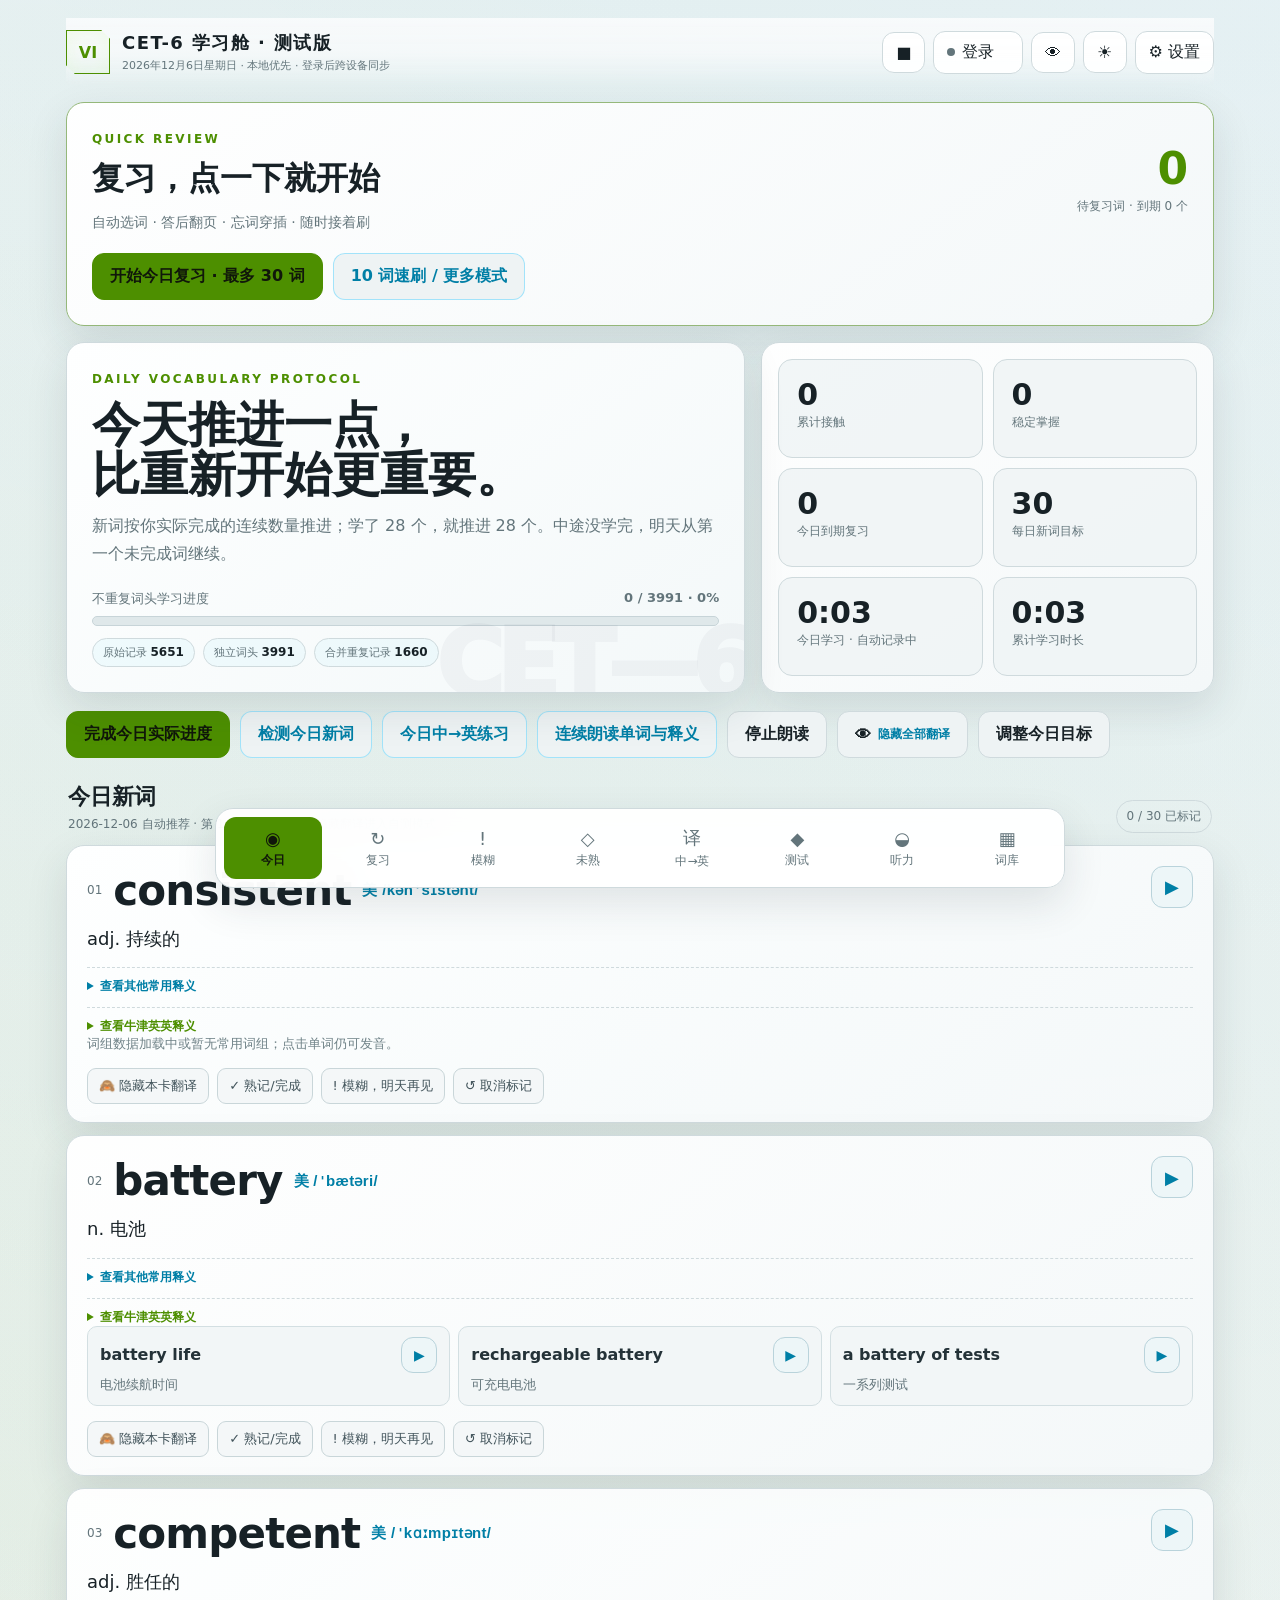
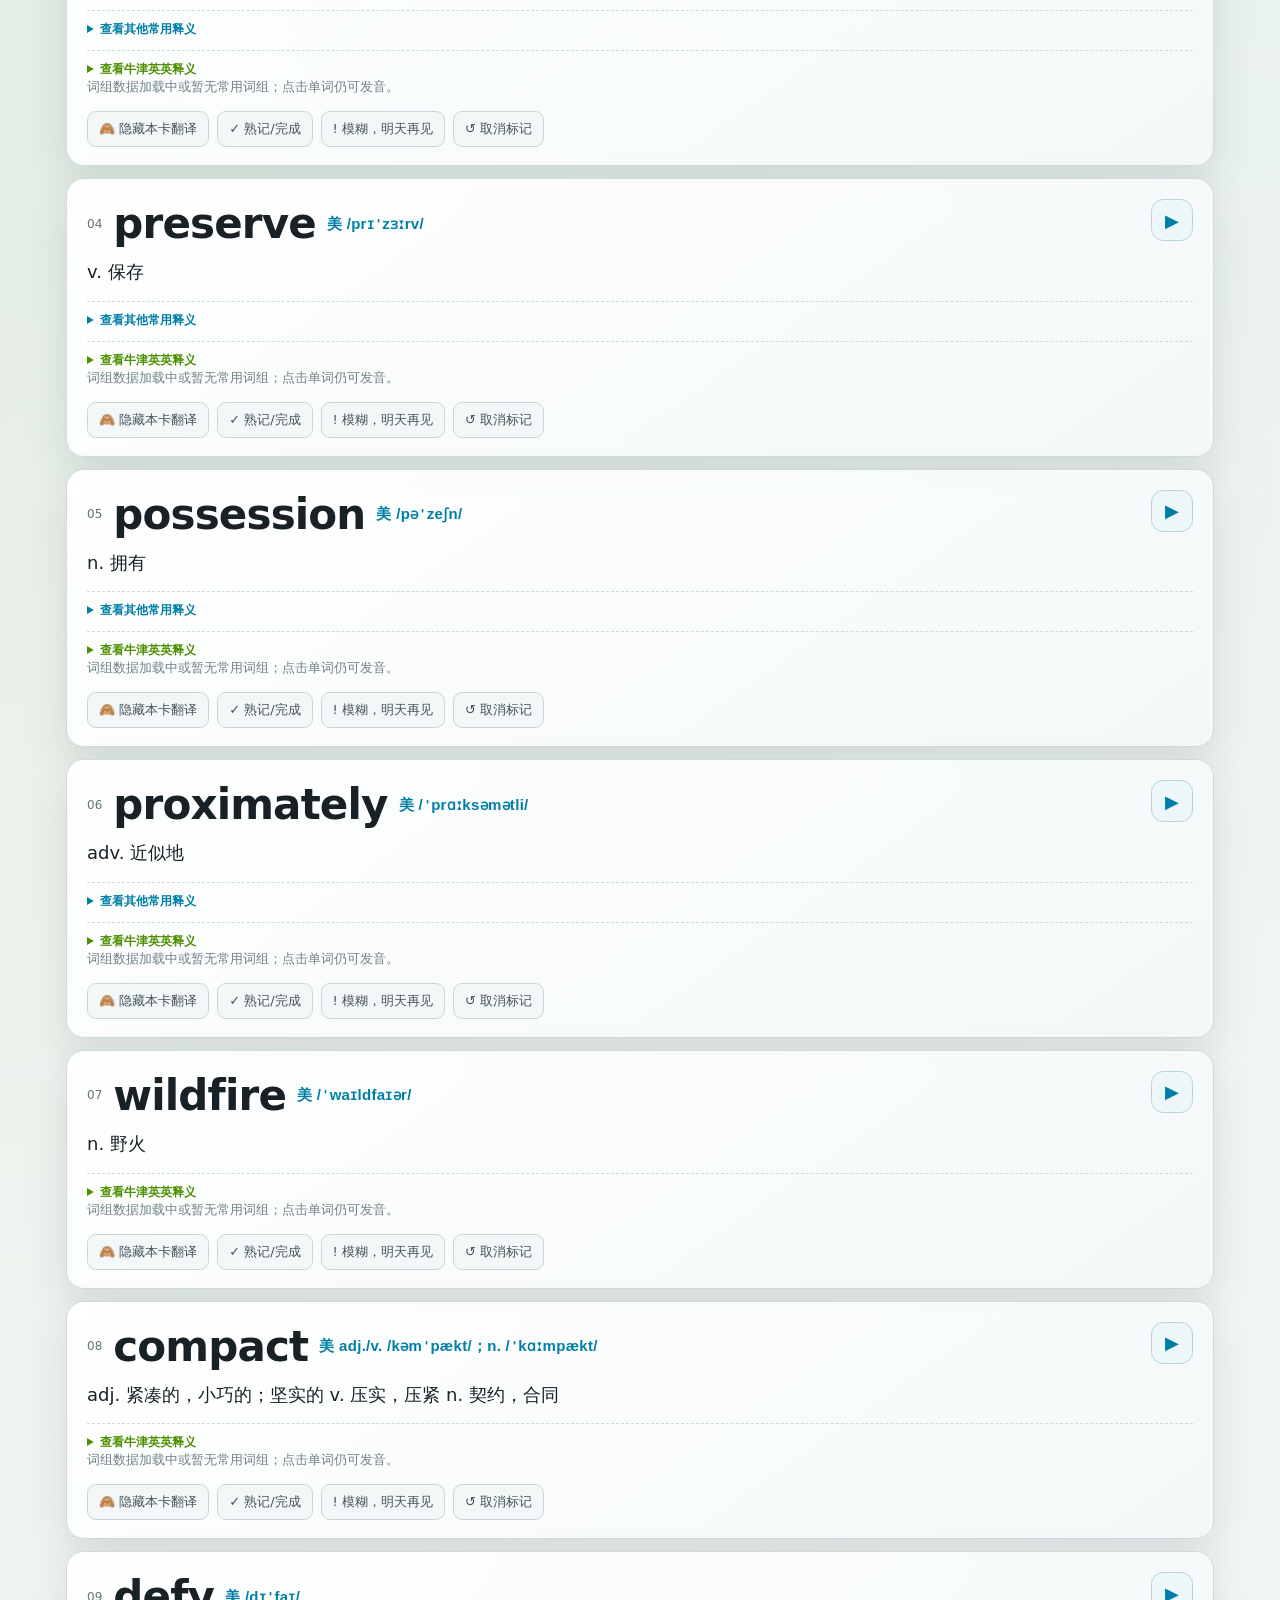
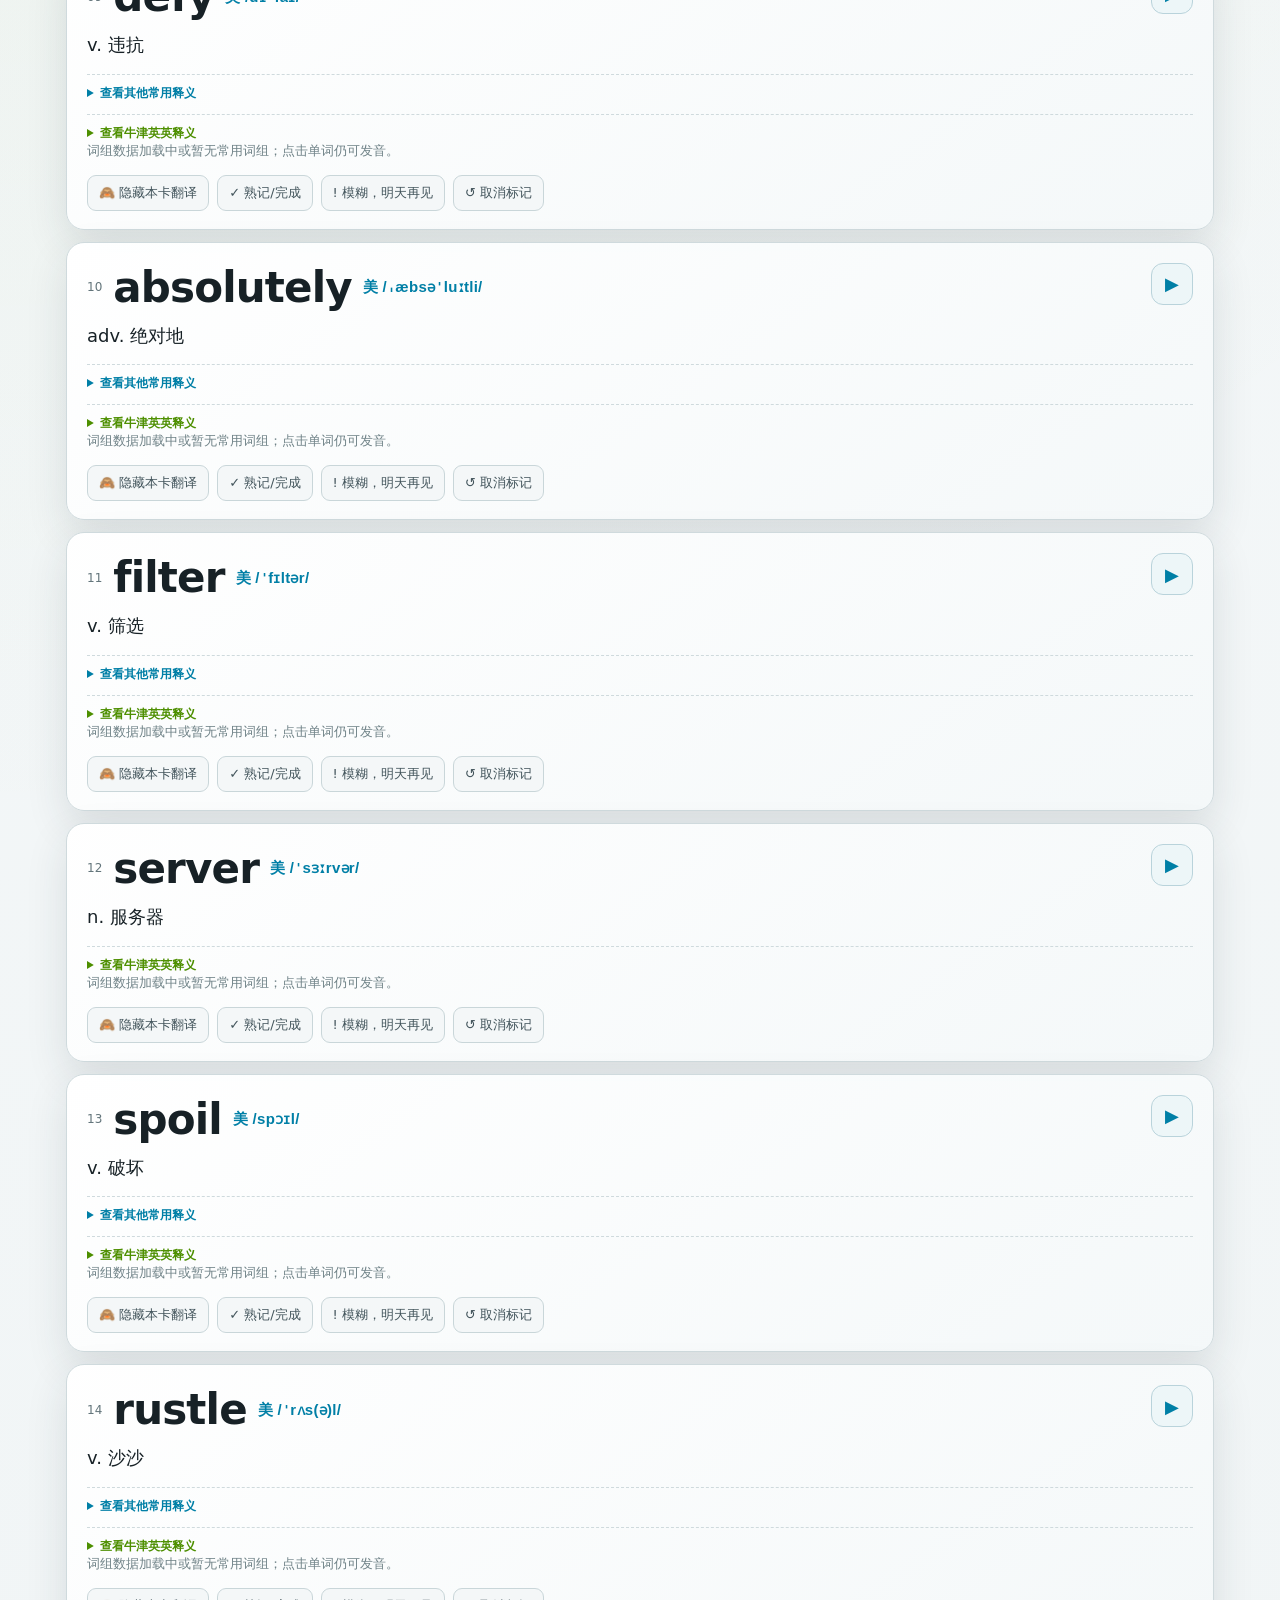
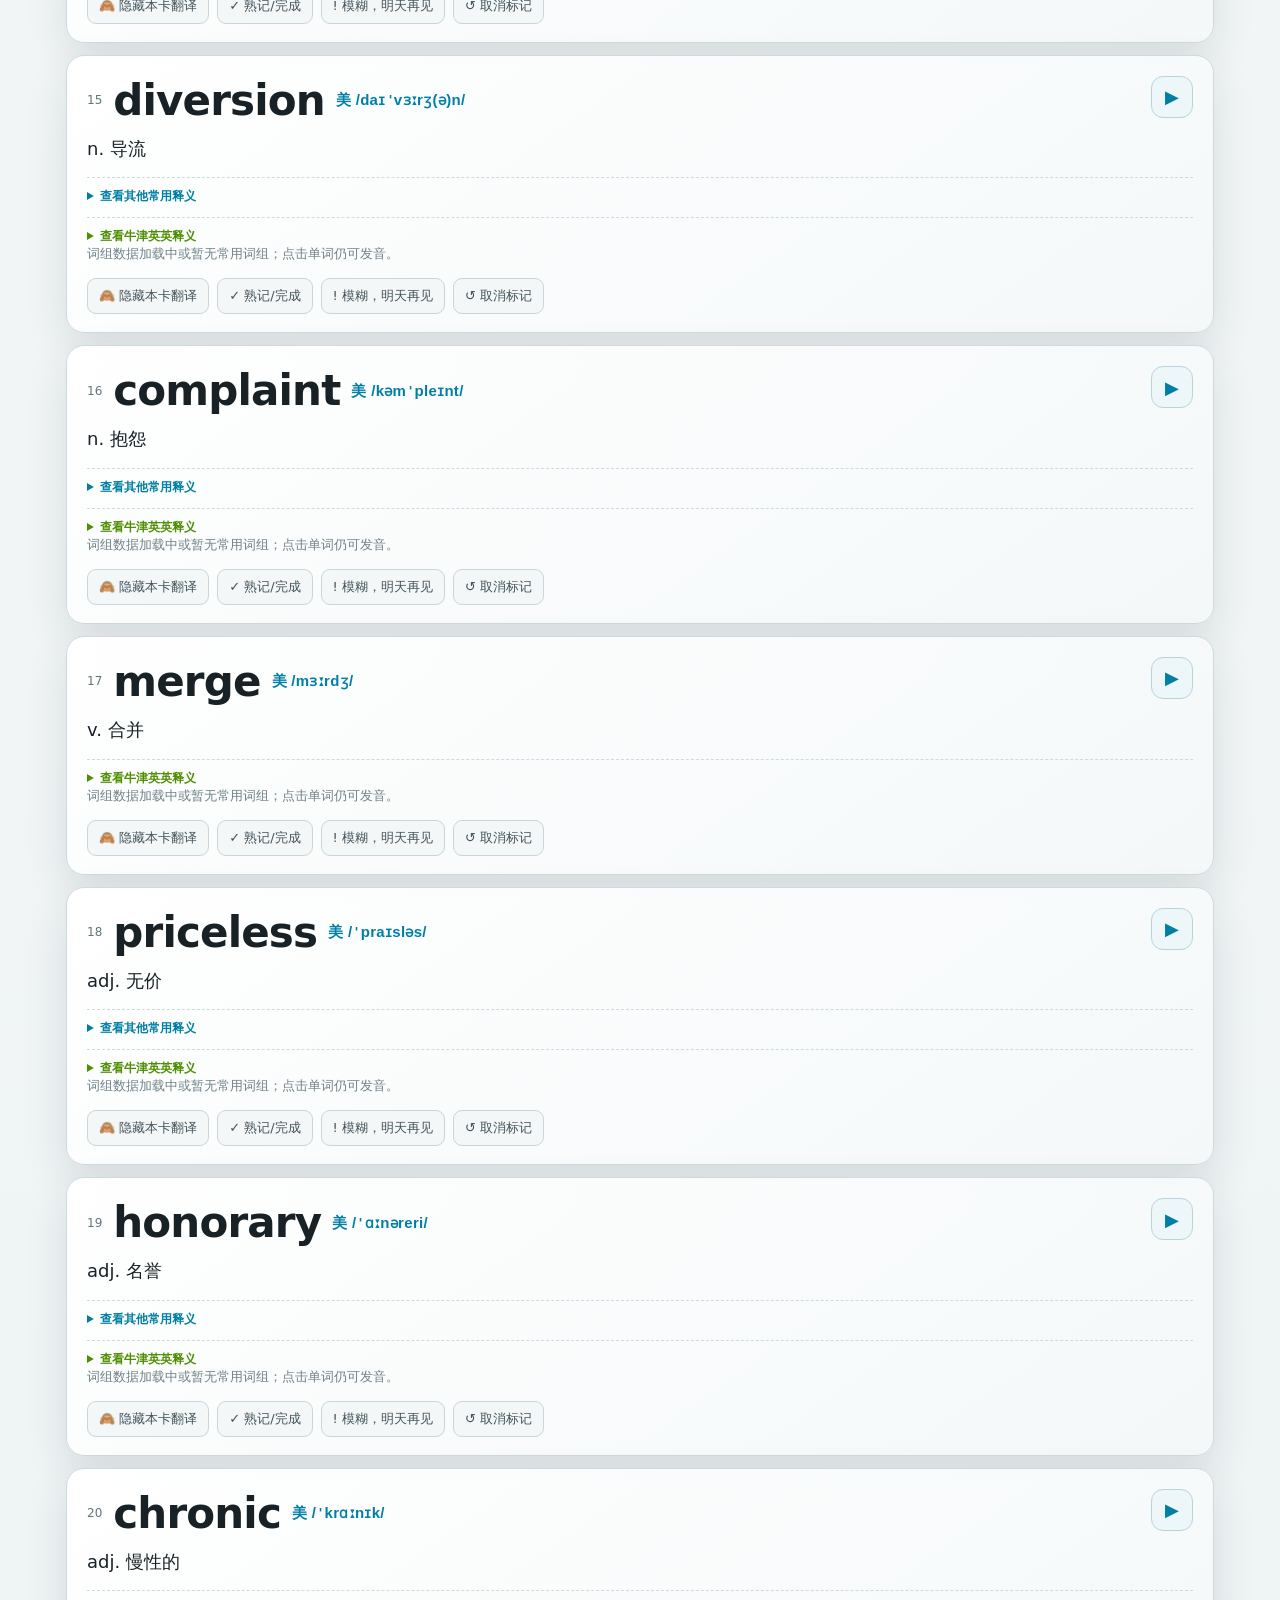
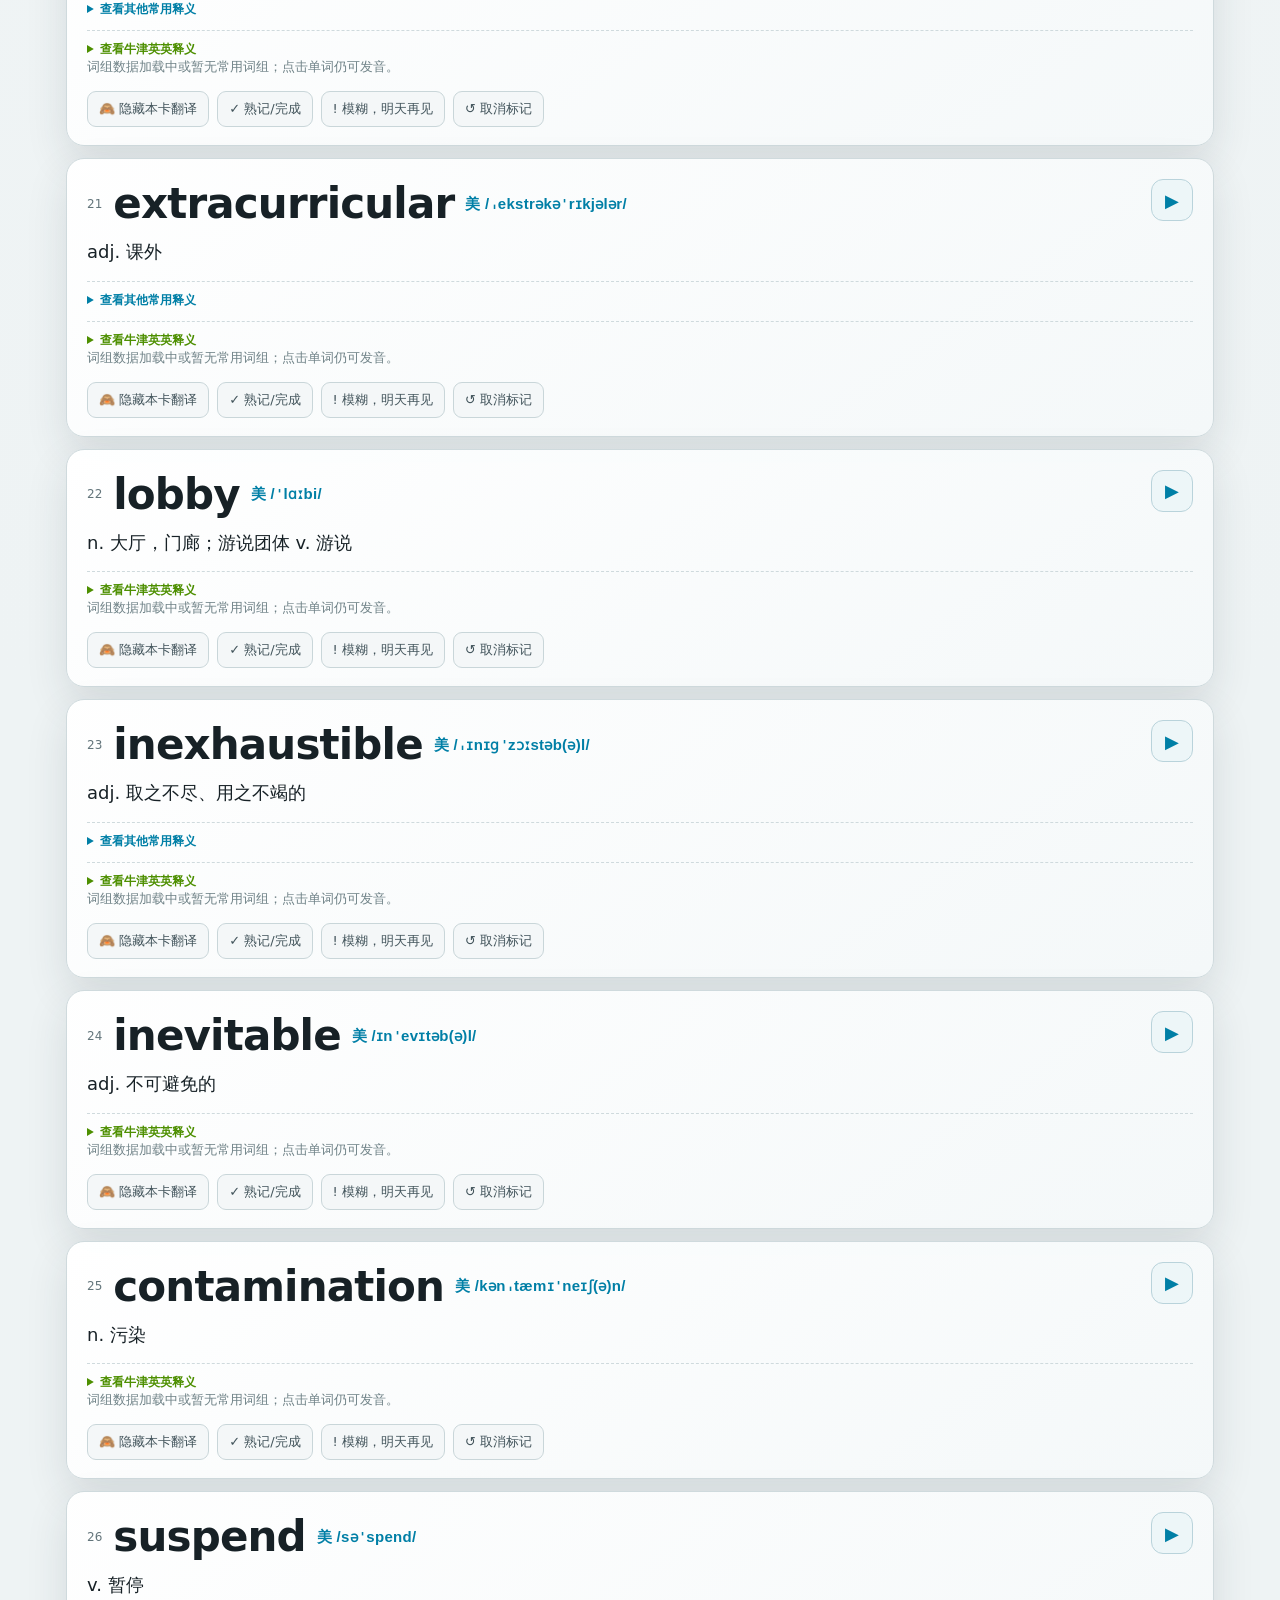
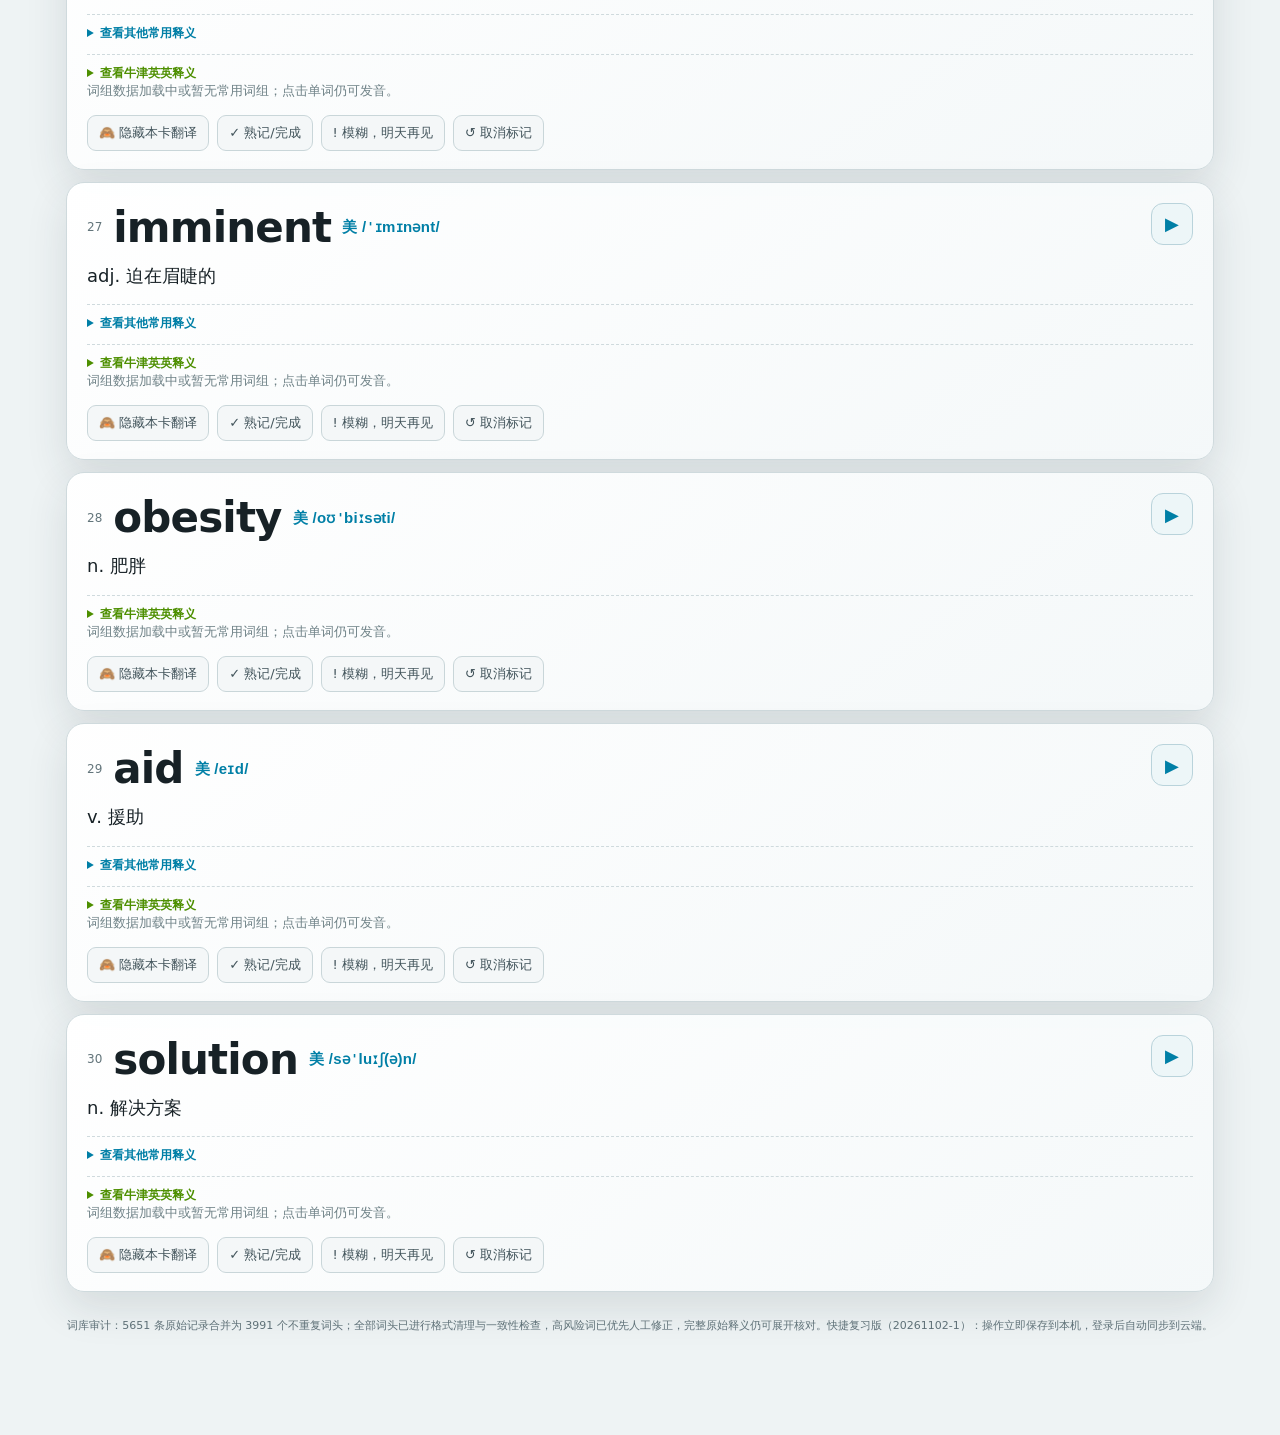
==== commit a50db76d: "Add one-tap resumable quick review with automatic retries" ====
--- a/sync-test/index.html
+++ b/sync-test/index.html
@@ -120,13 +120,14 @@
 html[data-theme="light"] .word-actions .mini.hard.active{border-color:#a46300;background:#a46300;color:#fff}
 </style>
 <link rel="stylesheet" href="./reverse-practice.css?v=20261009-1">
+<link rel="stylesheet" href="./quick-review.css?v=20261102-1">
 </head>
 <body>
-<div class="toast" id="toast"></div>
+<div class="toast" id="toast" role="status" aria-live="polite"></div>
 <div class="shell">
-<header class="topbar"><div class="brand"><div class="logo">VI</div><div><h1>CET-6 学习舱 · 测试版</h1><small id="dateLine">逐词同步测试版</small></div></div><div class="top-actions"><button class="iconbtn" onclick="stopSpeech()" aria-label="停止朗读" title="停止朗读">■</button><button class="iconbtn cloudbtn" id="cloudBtn" onclick="openAuth()" aria-label="账户与同步"><span class="cloud-dot" id="cloudDot"></span><span id="cloudText">登录</span></button><button class="iconbtn" id="translationQuickBtn" onclick="toggleGlobalTranslations()" aria-label="显示或隐藏翻译">👁</button><button class="iconbtn theme-icon" id="themeQuickBtn" onclick="cycleTheme()" aria-label="切换深浅色">☾</button><button class="iconbtn" onclick="openSettings()">⚙ 设置</button></div></header>
+<header class="topbar"><div class="brand"><div class="logo">VI</div><div><h1>CET-6 学习舱 · 测试版</h1><small id="dateLine">逐词同步测试版</small></div></div><div class="top-actions"><button class="iconbtn" onclick="if(view==='quick'){quickRunning=false;quickDeadline=0;render()}else stopSpeech()" aria-label="停止朗读" title="停止朗读">■</button><button class="iconbtn cloudbtn" id="cloudBtn" onclick="openAuth()" aria-label="账户与同步"><span class="cloud-dot" id="cloudDot"></span><span id="cloudText">登录</span></button><button class="iconbtn" id="translationQuickBtn" onclick="toggleGlobalTranslations()" aria-label="显示或隐藏翻译">👁</button><button class="iconbtn theme-icon" id="themeQuickBtn" onclick="cycleTheme()" aria-label="切换深浅色">☾</button><button class="iconbtn" onclick="openSettings()">⚙ 设置</button></div></header>
 <main id="app"></main>
-<div class="source-note">词库审计：5651 条原始记录合并为 3991 个不重复词头；全部词头已进行格式清理与一致性检查，高风险词已优先人工修正，完整原始释义仍可展开核对。中→英专项版（20261009-1）：操作立即保存到本机，登录后自动同步到云端。</div>
+<div class="source-note">词库审计：5651 条原始记录合并为 3991 个不重复词头；全部词头已进行格式清理与一致性检查，高风险词已优先人工修正，完整原始释义仍可展开核对。快捷复习版（20261102-1）：操作立即保存到本机，登录后自动同步到云端。</div>
 </div>
 <nav class="bottomnav">
 <button class="navbtn active" data-view="today"><i>◉</i>今日</button>
@@ -159,6 +160,7 @@
 <script src="./phonetics.js?v=20260926-audit1"></script>
 <script src="./sync-engine.js?v=4"></script>
 <script src="./reverse-practice.js?v=20261009-1"></script>
+<script src="./quick-review.js?v=20261102-1"></script>
 <script src="./supabase.min.js"></script>
 <script src="./translations-reviewed.js?v=20260910-1"></script>
 <script src="./translations-google.js?v=20260916-2"></script>
@@ -284,6 +286,9 @@
 matchMedia('(prefers-color-scheme: light)').addEventListener?.('change',()=>{if((state.theme||'system')==='system')applyTheme('system')});
 
 
+let toastTimer=null;
+function toast(message){const el=document.getElementById('toast');if(!el)return;el.textContent=message;el.classList.add('show');clearTimeout(toastTimer);toastTimer=setTimeout(()=>el.classList.remove('show'),2600)}
+
 function loadState(){
  const base={version:6,nextIndex:0,dailyCount:30,accent:'en-US',rate:.82,theme:studyStorage.getItem(THEME_KEY)||'system',translationMode:'show',records:{},reverseRecords:{},todayPlans:{},history:{},studyTime:{},lastOpenedDay:null};
  try{const saved={...base,...JSON.parse(studyStorage.getItem(KEY)||'{}')};if((saved.version||0)<4){const nr={};for(const [oi,r] of Object.entries(saved.records||{})){const ow=RAW_WORDS[Number(oi)]?.word?.toLowerCase();const ni=FALLBACK_WORDS.findIndex(x=>x.word.toLowerCase()===ow);if(ni>=0){const prev=nr[ni];nr[ni]=prev&&((prev.level||0)>(r.level||0))?prev:r}}const seen=new Set(RAW_WORDS.slice(0,Number(saved.nextIndex)||0).map(x=>x.word.toLowerCase()));saved.records=nr;saved.nextIndex=Math.min(seen.size,FALLBACK_WORDS.length);saved.todayPlans={};saved.version=4}saved.version=6;saved.records=saved.records&&typeof saved.records==='object'?saved.records:{};saved.reverseRecords=saved.reverseRecords&&typeof saved.reverseRecords==='object'&&!Array.isArray(saved.reverseRecords)?saved.reverseRecords:{};saved.todayPlans=saved.todayPlans&&typeof saved.todayPlans==='object'?saved.todayPlans:{};saved.history=saved.history&&typeof saved.history==='object'?saved.history:{};saved.studyTime=saved.studyTime&&typeof saved.studyTime==='object'&&!Array.isArray(saved.studyTime)?saved.studyTime:{};saved.nextIndex=Math.max(0,Math.min(Number(saved.nextIndex)||0,FALLBACK_WORDS.length));saved.dailyCount=Math.max(1,Math.min(Number(saved.dailyCount)||30,60));saved.translationMode=['show','hide'].includes(saved.translationMode)?saved.translationMode:'show';saved.theme=studyStorage.getItem(THEME_KEY)||saved.theme||'system';return saved}catch(e){return base}
@@ -308,7 +313,7 @@
 function closeAuth(){document.getElementById('authModal').classList.remove('show')}
 function updateAuthPanel(){const signed=!!currentUser;document.getElementById('signedOutPanel').hidden=signed;document.getElementById('signedInPanel').hidden=!signed;if(signed)document.getElementById('accountEmail').textContent=currentUser.email||'已登录'}
 function subscribeRealtime(){if(realtimeChannel)dbClient.removeChannel(realtimeChannel);if(!currentUser)return;realtimeChannel=dbClient.channel('test3:cet6-v2-'+currentUser.id+'-'+deviceId).on('postgres_changes',{event:'*',schema:'public',table:'cet6_sync_test_records',filter:'user_id=eq.'+currentUser.id},()=>scheduleSync(100)).subscribe(status=>{if(status==='SUBSCRIBED')scheduleSync(0)});}
-async function bindUser(user){if(user&&user.id===currentUser?.id&&syncEngine)return;commitStudyTime();const generation=++authGeneration;clearTimeout(syncTimer);hardSessionSeen.clear();weakStudyState=null;weakStudySeen.clear();resetReversePractice();if(realtimeChannel){dbClient?.removeChannel(realtimeChannel);realtimeChannel=null;}
+async function bindUser(user){if(user&&user.id===currentUser?.id&&syncEngine)return;commitStudyTime();quickResetMemory();const generation=++authGeneration;clearTimeout(syncTimer);hardSessionSeen.clear();weakStudyState=null;weakStudySeen.clear();resetReversePractice();if(realtimeChannel){dbClient?.removeChannel(realtimeChannel);realtimeChannel=null;}
  const owner=studyStorage.getItem('test3:cet6:v2:owner');const oldEngine=syncEngine;currentUser=user;syncEngine=null;updateAuthPanel();
  if(!user){syncEngine=new CET6Sync.Engine({storage:studyStorage,scope:(()=>{const id='guest-'+crypto.randomUUID();studyStorage.setItem('cet6-test3-guest-scope',id);return id})(),initial:blankPayload(),rpc:async()=>{throw Error('未登录')},onApply:applyStudyPayload});applyStudyPayload(syncEngine.current);setCloudStatus('登录');return;}
  const initial=owner&&owner!==user.id?blankPayload():cloudPayload();
@@ -383,7 +388,7 @@
   return true;
  }).map(el=>el.textContent.trim()).filter(Boolean).join('；');
 }
-function playSpeech(parts){
+function playSpeech(parts,onComplete){
  stopSpeech();
  if(!('speechSynthesis' in window)||!('SpeechSynthesisUtterance' in window)){toast('当前浏览器不支持朗读');return}
  const generation=speechGeneration;
@@ -392,7 +397,7 @@
   if(generation!==speechGeneration)return;
   let part,text;
   while(at<parts.length){part=parts[at++];text=typeof part.text==='function'?part.text():part.text;if(text&&text.trim())break;text=''}
-  if(!text){activeUtterance=null;return}
+  if(!text){activeUtterance=null;onComplete?.();return}
   const u=new SpeechSynthesisUtterance(text);
   u.lang=part.lang||state.accent;u.rate=state.rate;
   const voices=speechSynthesis.getVoices();
@@ -400,7 +405,7 @@
   if(voice)u.voice=voice;
   activeUtterance=u;
   u.onend=next;
-  u.onerror=()=>{if(generation===speechGeneration){stopSpeech();toast('朗读未完成，请检查设备语音设置后重试')}};
+  u.onerror=()=>{if(generation===speechGeneration){stopSpeech();toast('朗读未完成，请检查设备语音设置后重试');onComplete?.()}};
   speechSynthesis.speak(u);
  }
  next();
@@ -494,7 +499,7 @@
  return `<article class="panel word-card ${r.status==='done'?'done':r.status==='hard'?'hard':''} ${type==='review'?'review':''}" id="w${i}"><div class="word-top"><div class="word-title"><span class="num">${String(idx+1).padStart(2,'0')}</span><span class="word" onclick="speak('${esc(w.word)}',this)">${esc(w.word)}</span><span class="phonetic">${esc(phoneticFor(w.word))}</span></div><button class="speak" aria-label="朗读单词及可见释义" title="朗读单词及可见释义" onclick="speak('${esc(w.word)}',this)">▶</button></div><div class="word-meanings">${visible?`<div class="meaning"><span data-speech-meaning>${esc(w.meaning)}</span>${(w.sourceCount||1)>1?`<span class="merge-badge">合并 ${w.sourceCount} 条</span>`:''}</div>${secondaryMeaningHtml(w)}${sourceMeaningsHtml(w)}`:`<button class="translation-cover" onclick="toggleCardTranslation(${i})">先在脑中作答，再点击显示中文词义</button>`}</div>${oxfordDefinitionHtml(w)}${phrasesHtml(w,i)}<div class="word-actions"><button class="mini" onclick="toggleCardTranslation(${i})">${visible?'🙈 隐藏本卡翻译':'👁 显示本卡翻译'}</button><button aria-pressed="${r.status==='done'}" class="mini ${r.status==='done'?'active':''}" onclick="mark(${i},'done')">${r.status==='done'?'✓ 已熟记 / 已完成':'✓ 熟记/完成'}</button><button aria-pressed="${r.status==='hard'}" class="mini hard ${r.status==='hard'?'active':''}" onclick="mark(${i},'hard')">${r.status==='hard'?'! 已标记模糊 · 明天复习':'! 模糊，明天再见'}</button><button class="mini" onclick="mark(${i},'new')">↺ 取消标记</button></div></article>`
 }
 function translationControlButton(){const hidden=state.translationMode==='hide';return `<button class="btn ${hidden?'blue':''}" onclick="toggleGlobalTranslations()"><span class="translation-state">${hidden?'🙈':'👁'} <strong>${hidden?'自测模式：显示全部翻译':'隐藏全部翻译'}</strong></span></button>`}
-function renderToday(){const p=getPlan();const range=p.indices.length?`第 ${p.indices[0]+1}—${p.indices[p.indices.length-1]+1} 词`:'词库已完成';return `${renderHeader()}<div class="controls"><button class="btn primary" onclick="completeToday()">完成今日实际进度</button><button class="btn blue" onclick="startDailyCheck()">检测今日新词</button><button class="btn blue" onclick="openReversePractice('today')">今日中→英练习</button><button class="btn blue" onclick="speakBatch()">连续朗读单词与释义</button><button class="btn" onclick="stopSpeech()">停止朗读</button>${translationControlButton()}<button class="btn" onclick="openSettings()">调整今日目标</button></div><div class="section-head"><div><h3>今日新词</h3><p>${dayKey()} 自动推荐 · ${range}；${state.translationMode==='hide'?'翻译已隐藏：先回忆，再按需点击揭晓':'可一键隐藏翻译进入自测模式'}</p></div><span class="badge">${p.indices.filter(i=>['done','hard'].includes(rec(i).status)).length} / ${p.indices.length} 已标记</span></div><div class="word-list">${p.indices.map((i,n)=>card(i,n)).join('')||'<div class="panel empty">词库已经完成。</div>'}</div>`}
+function renderToday(){const p=getPlan();const range=p.indices.length?`第 ${p.indices[0]+1}—${p.indices[p.indices.length-1]+1} 词`:'词库已完成';return `${quickHub(true)}${renderHeader()}<div class="controls"><button class="btn primary" onclick="completeToday()">完成今日实际进度</button><button class="btn blue" onclick="startDailyCheck()">检测今日新词</button><button class="btn blue" onclick="openReversePractice('today')">今日中→英练习</button><button class="btn blue" onclick="speakBatch()">连续朗读单词与释义</button><button class="btn" onclick="stopSpeech()">停止朗读</button>${translationControlButton()}<button class="btn" onclick="openSettings()">调整今日目标</button></div><div class="section-head"><div><h3>今日新词</h3><p>${dayKey()} 自动推荐 · ${range}；${state.translationMode==='hide'?'翻译已隐藏：先回忆，再按需点击揭晓':'可一键隐藏翻译进入自测模式'}</p></div><span class="badge">${p.indices.filter(i=>['done','hard'].includes(rec(i).status)).length} / ${p.indices.length} 已标记</span></div><div class="word-list">${p.indices.map((i,n)=>card(i,n)).join('')||'<div class="panel empty">词库已经完成。</div>'}</div>`}
 function reviewOne(i,quality){
  const cardEl=document.getElementById('w'+i);
  // Ignore a repeated click after this word has already left today's queue.
@@ -519,7 +524,7 @@
  }else render();
  toast(quality==='again'?'已安排明天再复习':'复习完成，间隔已延长');
 }
-function renderReview(){const due=dueIndices();return `${renderHeader()}<div class="controls">${translationControlButton()}</div><div class="section-head"><div><h3>到期复习</h3><p>采用 1、2、4、7、15、30、60 天间隔；建议隐藏翻译后先主动回忆</p></div><span class="badge" id="reviewCount">${due.length} 词</span></div><div class="word-list" id="reviewList">${due.map((i,n)=>card(i,n,'review').replace('</article>',`<div class="word-actions"><button class="btn primary" onclick="reviewOne(${i},'good')">记得，延长间隔</button><button class="btn warn" onclick="reviewOne(${i},'again')">忘了，明天再来</button></div></article>`)).join('')||'<div class="panel empty">今天没有到期复习。完成新词后，复习计划会自动生成。</div>'}</div>`}
+function renderReview(){const due=dueIndices();return `${quickHub()}${renderHeader()}<div class="controls">${translationControlButton()}</div><div class="section-head"><div><h3>到期复习</h3><p>采用 1、2、4、7、15、30、60 天间隔；建议隐藏翻译后先主动回忆</p></div><span class="badge" id="reviewCount">${due.length} 词</span></div><div class="word-list" id="reviewList">${due.map((i,n)=>card(i,n,'review').replace('</article>',`<div class="word-actions"><button class="btn primary" onclick="reviewOne(${i},'good')">记得，延长间隔</button><button class="btn warn" onclick="reviewOne(${i},'again')">忘了，明天再来</button></div></article>`)).join('')||'<div class="panel empty">今天没有到期复习。完成新词后，复习计划会自动生成。</div>'}</div>`}
 function hardCard(i,n){const actions=`<div class="hard-card-actions"><button class="btn primary" onclick="hardRecall(${i},true)">✓ 这次记住了</button><button class="btn warn" onclick="hardRecall(${i},false)">! 仍然模糊，下一词</button></div>`;return card(i,n,'review').replace(/<div class="word-actions">.*<\/div><\/article>$/,actions+'</article>')}
 function renderHard(){const all=hardIndices(),queue=all.filter(i=>!hardSessionSeen.has(i)),batch=queue.slice(0,20),seen=all.filter(i=>hardSessionSeen.has(i)).length;const content=!all.length?'<div class="panel empty">目前没有模糊单词。以后点击“模糊”标记的词会自动进入这里。</div>':!queue.length?`<div class="panel empty"><h3>本轮 ${seen} 个模糊词已全部过完</h3><p>仍然模糊的词已经保留，明天也会进入正常复习。</p><button class="btn primary" onclick="resetHardSession()">再过一轮</button></div>`:`<div class="word-list">${batch.map((i,n)=>hardCard(i,n)).join('')}</div>`;return `<section class="panel hard-hub"><span class="kicker">HARD WORD SWEEP</span><h2>模糊单词专项</h2><p>不等到期，随时集中清理所有标记为“模糊”的词。优先显示出错次数较多的词，每轮最多呈现 20 个，处理后自动补位。</p><div class="hard-progress"><span>当前模糊词</span><b>${all.length}</b></div><div class="hard-round-actions">${translationControlButton()}<button class="btn blue" onclick="resetHardSession()">重新开始本轮</button></div></section><div class="section-head"><div><h3>${queue.length?'继续攻克':'本轮完成'}</h3><p>${queue.length?`本轮还剩 ${queue.length} 个；记住后自动移出，仍模糊则本轮先跳过`:'可以再过一轮，或等明天按正常间隔复习'}</p></div><span class="badge">已过 ${seen} 词</span></div>${content}`}
 function weakRemaining(){return weakIndices().filter(i=>!weakStudySeen.has(i))}
@@ -574,7 +579,7 @@
 function renderLibrary(){return `${renderHeader()}<div class="controls">${translationControlButton()}</div><div class="section-head"><div><h3>完整词库</h3><p>搜索 ${UNIQUE_WORD_COUNT} 个独立词头；全部单词显示词性与对应释义，其他常用释义默认折叠</p></div></div><div class="panel audit-note"><strong>词义规则：</strong>无论是否学过，优先显示已修正的词性与释义；其余谷歌译文按完整义项匹配词性。多词性无法确定时显示带词性的校订释义，不再直接套用第一个词性。校订词典中的其他常用释义默认收起，可按需展开。学习状态只影响进度和复习安排，不再改变词义。</div><input class="searchbox" id="libSearch" placeholder="输入英文或中文释义…" oninput="librarySearch(this.value)"><div id="libResults" class="library-grid"></div>`}
 function librarySearch(q=''){const box=document.getElementById('libResults');if(!box)return;const s=q.trim().toLowerCase();let arr=FALLBACK_WORDS.map((_,i)=>({w:getWord(i),i}));if(s)arr=arr.filter(x=>x.w.word.toLowerCase().includes(s)||x.w.meaning.includes(s)||(x.w.secondaryMeaning||'').includes(s));arr=arr.slice(0,100);box.innerHTML=arr.map(({w,i})=>{const visible=isTranslationVisible(i);return `<div class="librow ${rec(i).status==='done'?'status-done':rec(i).status==='hard'?'status-hard':''}"><b onclick="speak('${esc(w.word)}',this)">${esc(w.word)} 🔊<span class="phonetic compact">${esc(phoneticFor(w.word))}</span></b>${visible?`<div class="lib-meaning"><span data-speech-meaning>${esc(w.meaning)}</span>${secondaryMeaningHtml(w)}</div>`:`<button class="phrase-translation-toggle" onclick="toggleCardTranslation(${i});librarySearch(document.getElementById('libSearch')?.value||'')">点击显示词义</button>`}<button class="mini" onclick="jumpToWord(${i})">学习</button></div>`}).join('')||'<div class="panel empty">没有找到。</div>'}
 function jumpToWord(i){const p=getPlan();if(p.indices.includes(i)){view='today';setNav('today');render();setTimeout(()=>document.getElementById('w'+i)?.scrollIntoView({behavior:'smooth',block:'center'}),80)}else{toast(`该词位于词库第 ${i+1} 位`)}}
-function render(){stopSpeech();updateTranslationQuickButton();const hardNav=document.querySelector('[data-view="hard"]'),weakNav=document.querySelector('[data-view="weak"]');if(hardNav)hardNav.title=`${hardIndices().length} 个模糊词`;if(weakNav)weakNav.title=`${weakIndices().length} 个未熟练词`;document.getElementById('dateLine').textContent=new Intl.DateTimeFormat('zh-CN',{dateStyle:'full'}).format(new Date())+' · 本地优先 · '+(currentUser?'云端自动同步':'登录后跨设备同步');document.getElementById('app').innerHTML=view==='today'?renderToday():view==='daily-check'?renderDailyCheck():view==='review'?renderReview():view==='hard'?renderHard():view==='weak'?renderWeak():view==='reverse'?renderReversePractice():view==='test'?renderTest():view==='listening'?renderListening():renderLibrary();if(view==='library')librarySearch('');if(view==='listening')setTimeout(updateListenStats,0)}
+function render(){stopSpeech();quickBeforeRender();updateTranslationQuickButton();const hardNav=document.querySelector('[data-view="hard"]'),weakNav=document.querySelector('[data-view="weak"]');if(hardNav)hardNav.title=`${hardIndices().length} 个模糊词`;if(weakNav)weakNav.title=`${weakIndices().length} 个未熟练词`;document.getElementById('dateLine').textContent=new Intl.DateTimeFormat('zh-CN',{dateStyle:'full'}).format(new Date())+' · 本地优先 · '+(currentUser?'云端自动同步':'登录后跨设备同步');document.getElementById('app').innerHTML=view==='quick'?renderQuickReview():view==='today'?renderToday():view==='daily-check'?renderDailyCheck():view==='review'?renderReview():view==='hard'?renderHard():view==='weak'?renderWeak():view==='reverse'?renderReversePractice():view==='test'?renderTest():view==='listening'?renderListening():renderLibrary();if(view==='library')librarySearch('');if(view==='listening')setTimeout(updateListenStats,0);quickAfterRender()}
 function setNav(v){document.querySelectorAll('.navbtn').forEach(b=>b.classList.toggle('active',b.dataset.view===v))}
 document.querySelectorAll('.navbtn').forEach(b=>b.onclick=()=>{view=b.dataset.view;setNav(view);render();scrollTo({top:0,behavior:'smooth'})});
 function openSettings(){const m=document.getElementById('settingsModal');document.getElementById('themeMode').value=state.theme||'system';document.getElementById('translationMode').value=state.translationMode||'show';document.getElementById('dailyCount').value=state.dailyCount;document.getElementById('dailyCountLabel').textContent=state.dailyCount+' 词';document.getElementById('voiceAccent').value=state.accent;document.getElementById('speechRate').value=state.rate;document.getElementById('rateLabel').textContent=state.rate.toFixed(2)+'×';applyTheme(state.theme||'system');m.classList.add('show')}
@@ -583,8 +588,8 @@
 function saveSettings(){state.theme=document.getElementById('themeMode').value;state.translationMode=document.getElementById('translationMode').value;translationOverrides.clear();phraseTranslationOverrides.clear();state.dailyCount=Number(document.getElementById('dailyCount').value);state.accent=document.getElementById('voiceAccent').value;state.rate=Number(document.getElementById('speechRate').value);const k=dayKey();const p=state.todayPlans[k];if(p&&p.completed===0){p.count=Math.min(state.dailyCount,FALLBACK_WORDS.length-p.start);p.indices=Array.from({length:p.count},(_,i)=>p.start+i)}saveState();applyTheme(state.theme);closeSettings();toast('设置已保存');render()}
 
 function exportProgress(){commitStudyTime();const bundle={...state,listenState,syncMetadata:syncEngine?.entries||{},exportedAt:new Date().toISOString()};const blob=new Blob([JSON.stringify(bundle,null,2)],{type:'application/json'}),a=document.createElement('a');a.href=URL.createObjectURL(blob);a.download='CET6学习进度_'+dayKey()+'.json';a.click();URL.revokeObjectURL(a.href)}
-function importProgress(e){const f=e.target.files[0];if(!f)return;const r=new FileReader();r.onload=()=>{try{const raw=JSON.parse(r.result),imported=raw.state||raw;if(!imported.records||typeof imported.records!=='object'||Array.isArray(imported.records))throw Error();const clean=JSON.parse(JSON.stringify(imported));resetReversePractice();delete clean.listenState;delete clean.syncMetadata;delete clean.exportedAt;const payload={state:clean,listenState:raw.listenState||{}};syncEngine.importPayload(payload);scheduleSync(0);toast('备份已导入，联网登录后自动同步');closeSettings()}catch(x){toast('进度文件无效')}};r.readAsText(f);e.target.value=''}
-function resetProgress(){if(!confirm('确定清空全部学习进度吗？登录状态下也会同步清空到其他设备，请先导出备份。'))return;const payload=blankPayload();resetReversePractice();applyStudyPayload(payload);if(syncEngine){syncEngine.replace(payload);scheduleSync(0)}else{guestInitial=payload;}closeSettings();toast('已清空本机进度');}
+function importProgress(e){const f=e.target.files[0];if(!f)return;const r=new FileReader();r.onload=()=>{try{const raw=JSON.parse(r.result),imported=raw.state||raw;if(!imported.records||typeof imported.records!=='object'||Array.isArray(imported.records))throw Error();const clean=JSON.parse(JSON.stringify(imported));quickClearCheckpoint();resetReversePractice();delete clean.listenState;delete clean.syncMetadata;delete clean.exportedAt;const payload={state:clean,listenState:raw.listenState||{}};syncEngine.importPayload(payload);scheduleSync(0);toast('备份已导入，联网登录后自动同步');closeSettings()}catch(x){toast('进度文件无效')}};r.readAsText(f);e.target.value=''}
+function resetProgress(){if(!confirm('确定清空全部学习进度吗？登录状态下也会同步清空到其他设备，请先导出备份。'))return;const payload=blankPayload();quickClearCheckpoint();resetReversePractice();applyStudyPayload(payload);if(syncEngine){syncEngine.replace(payload);scheduleSync(0)}else{guestInitial=payload;}closeSettings();toast('已清空本机进度');}
 async function enrich(){try{const res=await fetch(REMOTE_JSON,{cache:'force-cache'});if(!res.ok)throw Error();const data=await res.json();for(const x of data){enriched.set(String(x.word||'').toLowerCase(),{phrases:cleanPhrases(x.word,x.phrases||[])})}render()}catch(e){console.info('离线模式：使用已校正的嵌入词义') }}
 let activeDay=dayKey();
 function refreshForDateChange(){const now=dayKey();if(now===activeDay)return;activeDay=now;translationOverrides.clear();phraseTranslationOverrides.clear();testState=null;dailyCheckState=null;if(reverseScope==='today')resetReversePractice();if(view==='daily-check'){view='today';setNav('today')}render();toast('日期已更新，已生成今天的新词推荐')}
--- a/sync-test/quick-review.css
+++ b/sync-test/quick-review.css
@@ -0,0 +1,9 @@
+.quick-hub{display:grid;grid-template-columns:minmax(0,1fr) auto;gap:18px;padding:25px;margin:16px 0;border-color:color-mix(in srgb,var(--accent) 45%,var(--line))}
+.quick-hub h2{font-size:clamp(23px,4.8vw,32px);margin:10px 0}.quick-hub p{color:var(--muted);line-height:1.7;margin:0;font-size:14px}.quick-hub-count{display:flex;flex-direction:column;justify-content:center;align-items:flex-end;gap:7px}.quick-hub-count b{font-size:44px;color:var(--accent);line-height:1}.quick-hub-count span{font-size:12px;color:var(--muted)}
+.quick-start-actions{display:flex;gap:10px;flex-wrap:wrap;grid-column:1/-1}.quick-hub>.hint{grid-column:1/-1}.quick-setup,.quick-result{padding:26px}.quick-result{text-align:center;margin:24px auto;max-width:760px}.quick-result .quick-start-actions{justify-content:center}.quick-setup .field{max-width:520px}.quick-setup select{background:var(--panel2);color:var(--text);border-color:var(--line)}
+.quick-session{max-width:760px;margin:10px auto;padding-bottom:170px}.quick-toolbar{display:flex;align-items:center;justify-content:space-between;gap:8px;margin:10px 0 20px}.quick-card{margin-top:18px;padding:30px 24px;text-align:center;min-height:340px}.quick-instruction{color:var(--muted);font-size:13px;margin:0 0 24px}.quick-prompt{display:block;width:100%;border:0;background:transparent;color:var(--text);font-size:clamp(34px,8vw,60px);font-weight:850;overflow-wrap:anywhere;line-height:1.3;padding:10px 0}.quick-chinese{font-size:clamp(25px,5vw,36px);line-height:1.65}.quick-card .phonetic{margin:8px 0 18px}.quick-answer{display:grid;place-content:center;min-height:112px;margin-top:18px;border:1px dashed var(--line);border-radius:14px;padding:16px}.quick-answer.is-revealed{background:color-mix(in srgb,var(--accent2) 6%,var(--panel));border-style:solid}.quick-reveal{border:0;color:var(--accent2);background:transparent;padding:15px 4px;font-size:14px;min-height:48px}.quick-answer-word{font-size:32px;font-weight:800;overflow-wrap:anywhere}.quick-meaning{font-size:20px;line-height:1.65;overflow-wrap:anywhere}.quick-feedback{color:var(--muted);font-size:12px;line-height:1.65;min-height:20px;margin:20px 0 0}
+.quick-dock{position:fixed;z-index:40;bottom:max(12px,env(safe-area-inset-bottom));left:50%;transform:translateX(-50%);width:min(760px,calc(100% - 24px));padding:14px;background:var(--panel);border:1px solid var(--line);border-radius:18px;box-shadow:var(--shadow)}.quick-grade-buttons{display:grid;grid-template-columns:1.25fr 1fr 1fr;gap:10px}.quick-grade-buttons .btn{min-height:58px;font-size:18px;padding:12px 8px}.quick-forgot{border-color:var(--danger);color:var(--danger)}.quick-dock-note{display:flex;align-items:center;justify-content:center;gap:10px;margin-top:10px;color:var(--muted);font-size:11px;min-height:28px}.quick-correction{display:flex;justify-content:center;flex-wrap:wrap;gap:8px;margin-bottom:10px}.quick-wide{width:100%;min-height:50px}body.quick-active .bottomnav{display:none}body.quick-active .source-note{display:none}.quick-session .progress-head{gap:10px;font-size:12px}.quick-session button:focus-visible,.quick-hub button:focus-visible,.quick-setup button:focus-visible{outline:3px solid var(--accent2);outline-offset:3px}
+@media(max-width:520px){.quick-hub{padding:20px 16px;gap:14px}.quick-hub-copy{grid-column:1/-1}.quick-hub-count{grid-column:1/-1;flex-direction:row;justify-content:flex-start;align-items:baseline}.quick-hub-count b{font-size:32px}.quick-start-actions>.btn{flex:1 1 140px}.quick-card{padding:24px 16px;min-height:310px}.quick-toolbar .mini{font-size:12px;padding:9px}.quick-toolbar .badge{font-size:11px;padding:7px}.quick-session{padding-bottom:160px}.quick-dock{padding:12px}.quick-meaning{font-size:19px}.quick-setup{padding:20px 16px}}
+@media(prefers-reduced-motion:reduce){.quick-session .progress>i{transition:none}}
+
+@media(max-width:600px){.top-actions{flex-wrap:wrap}.top-actions>.btn{white-space:nowrap}}
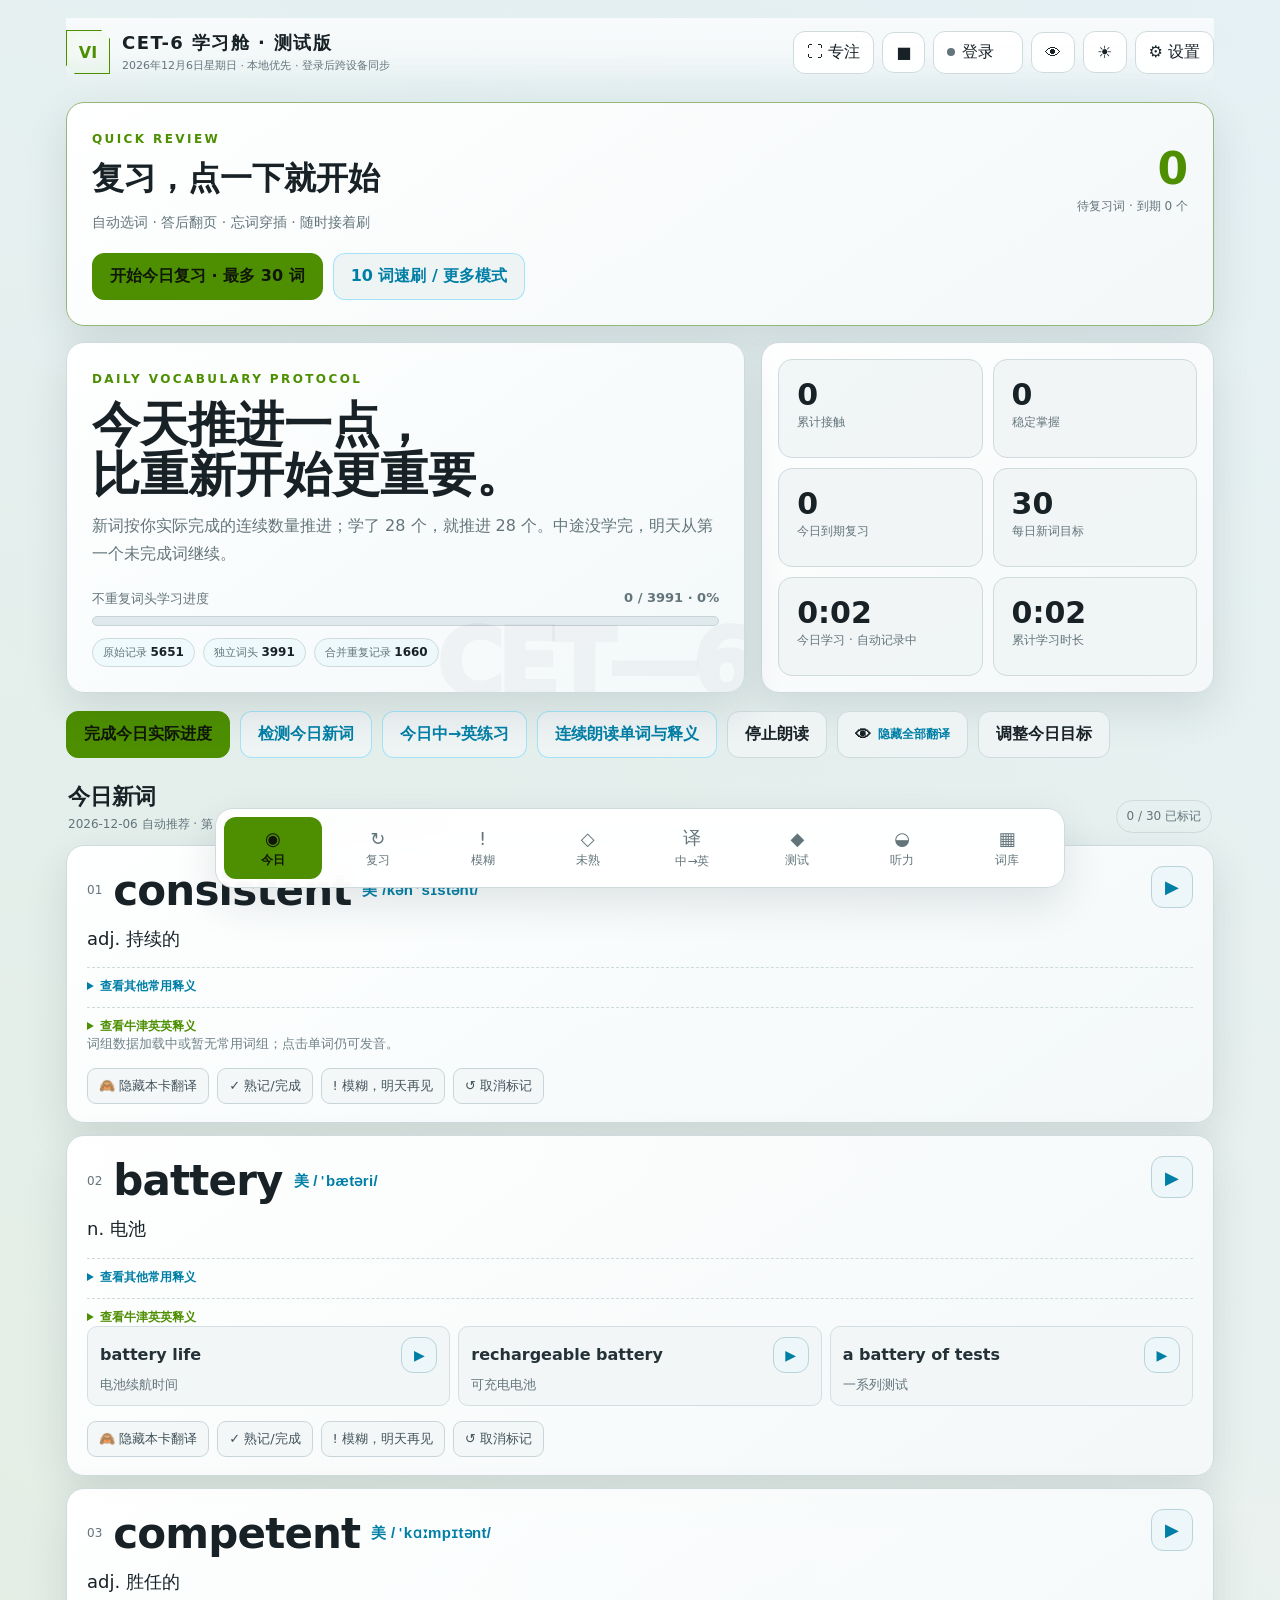
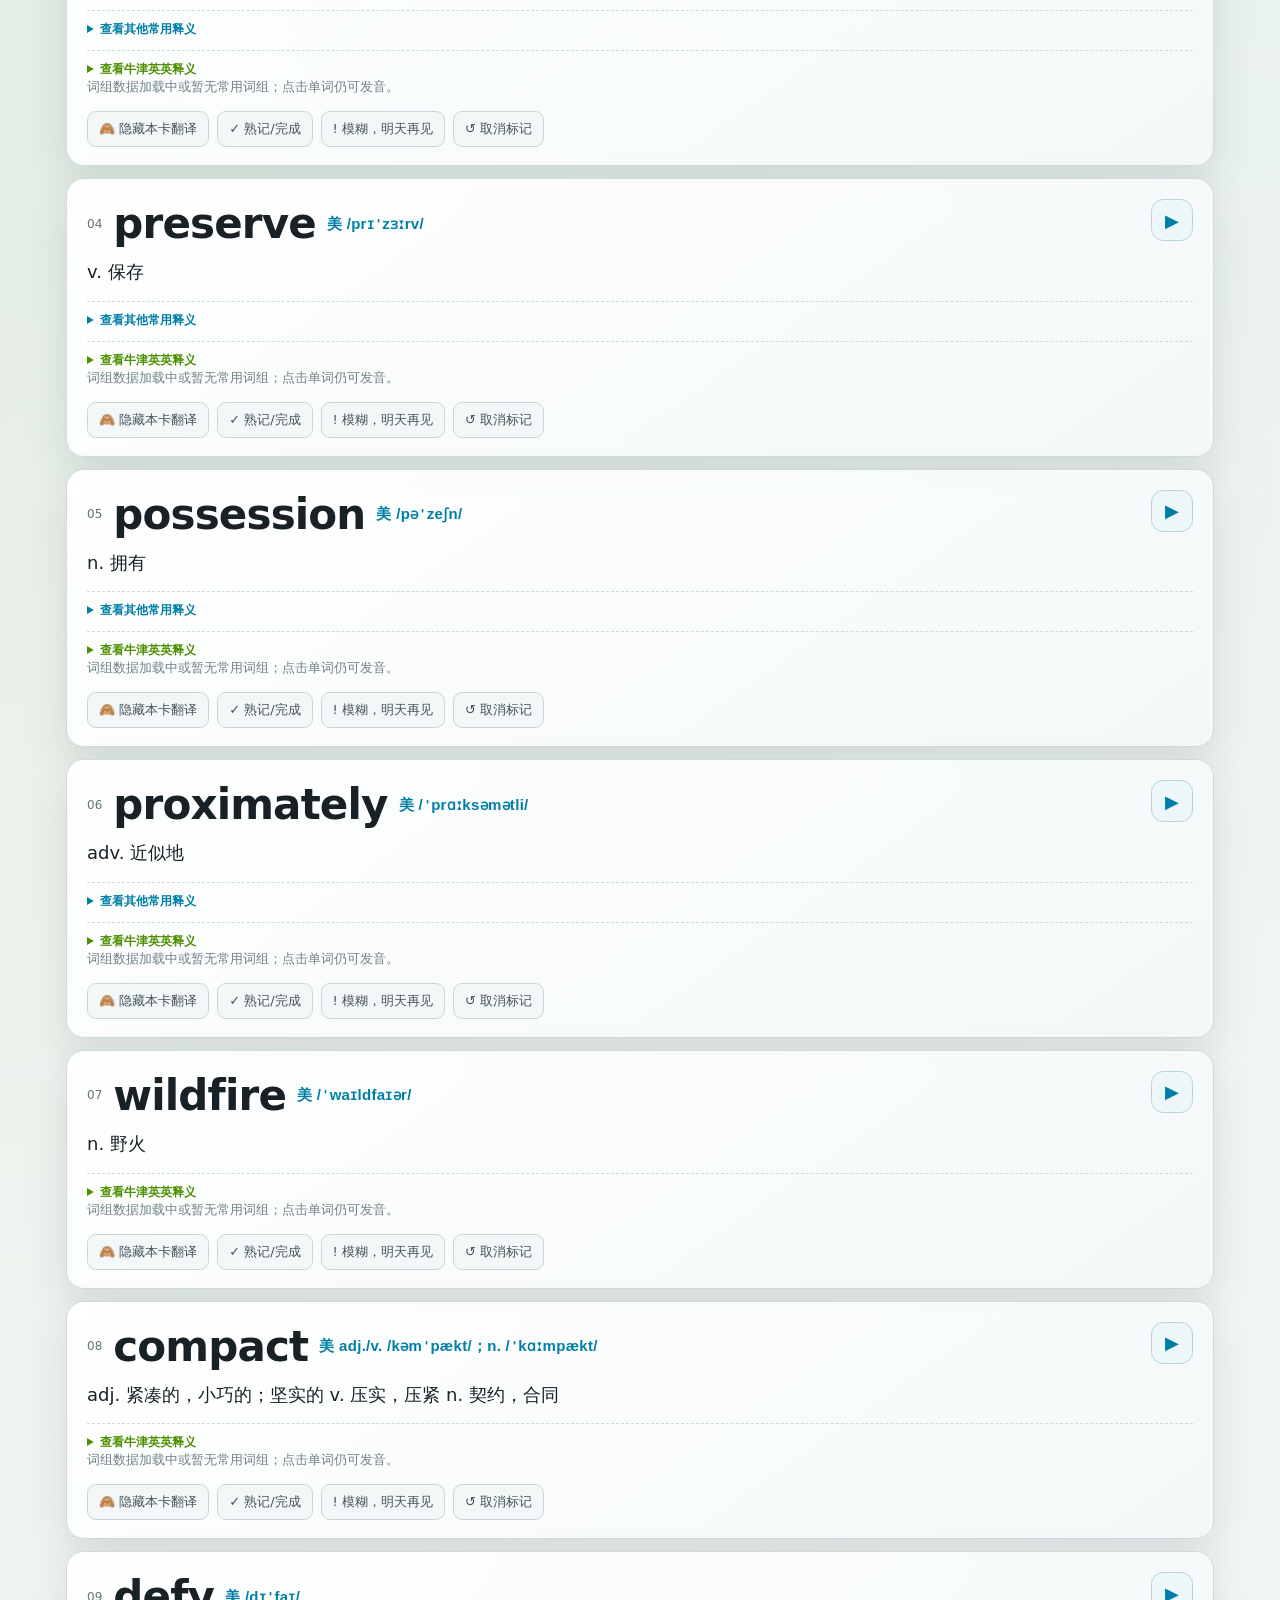
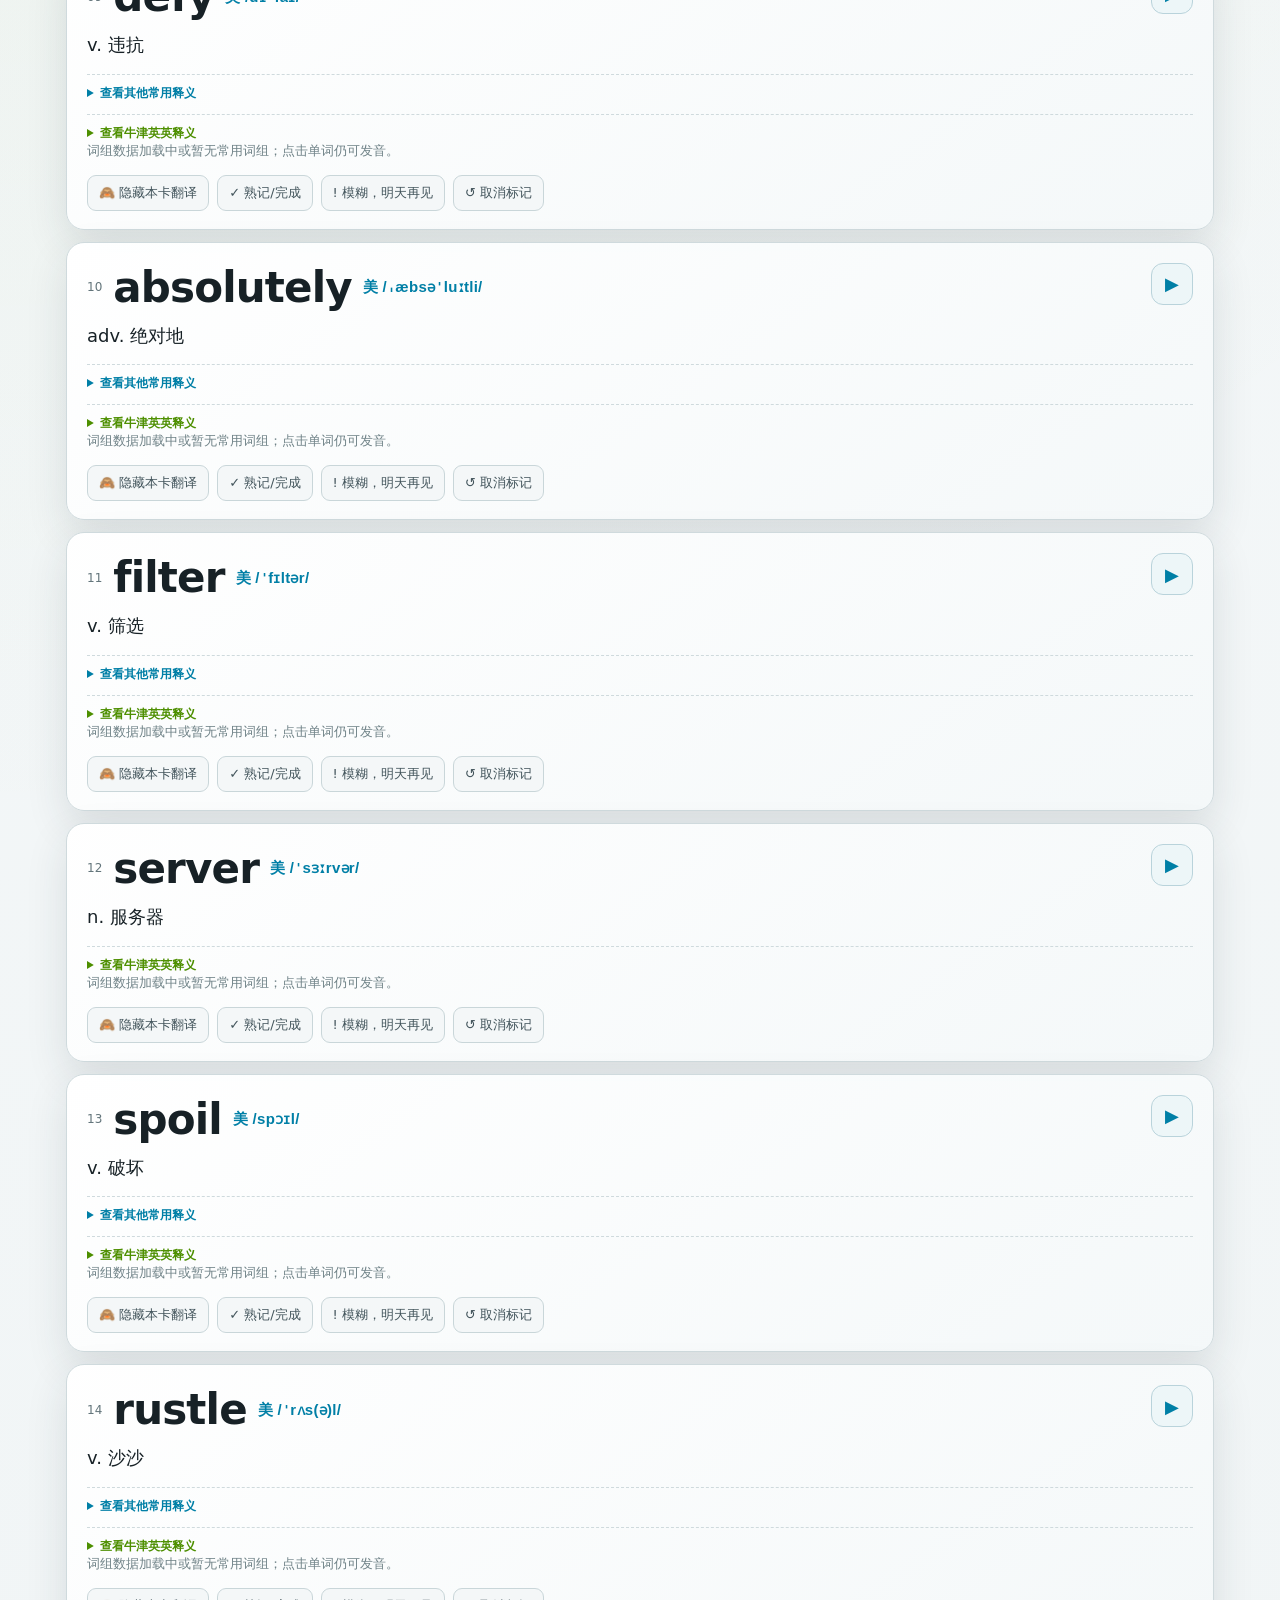
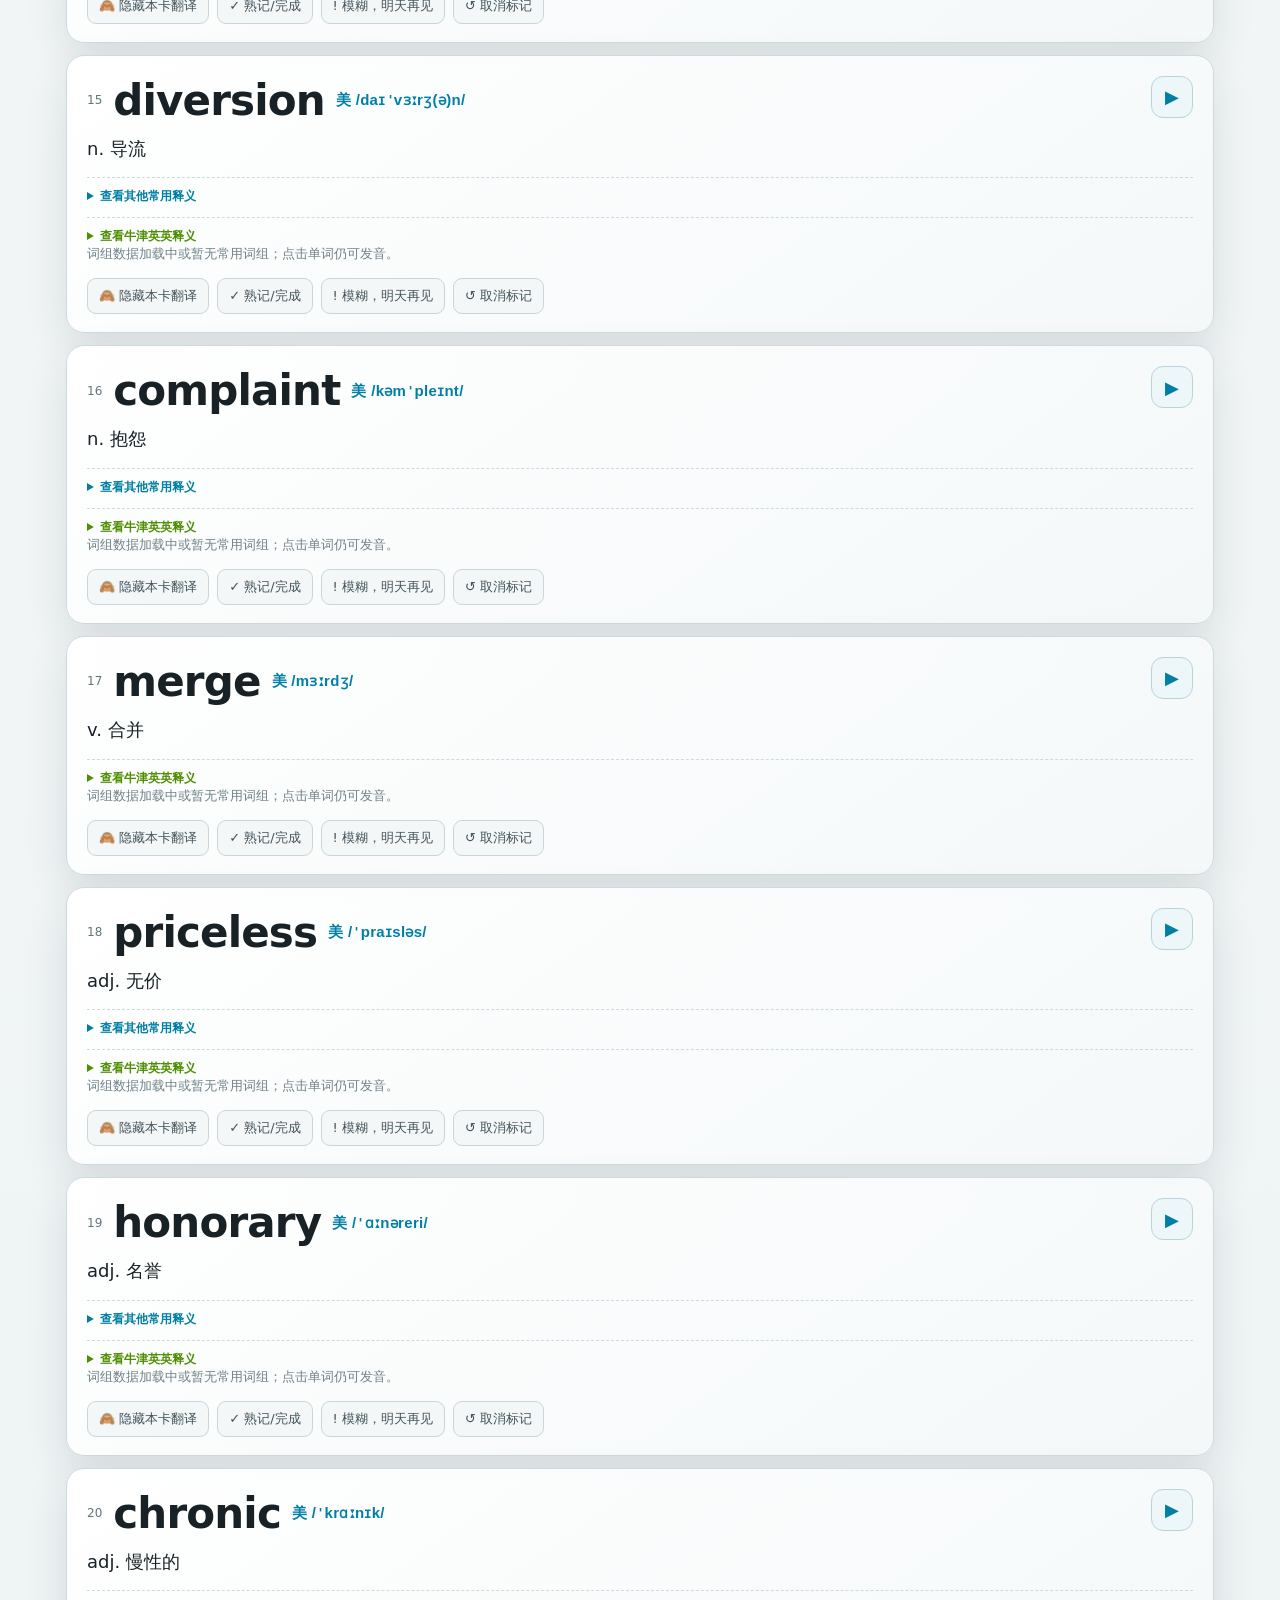
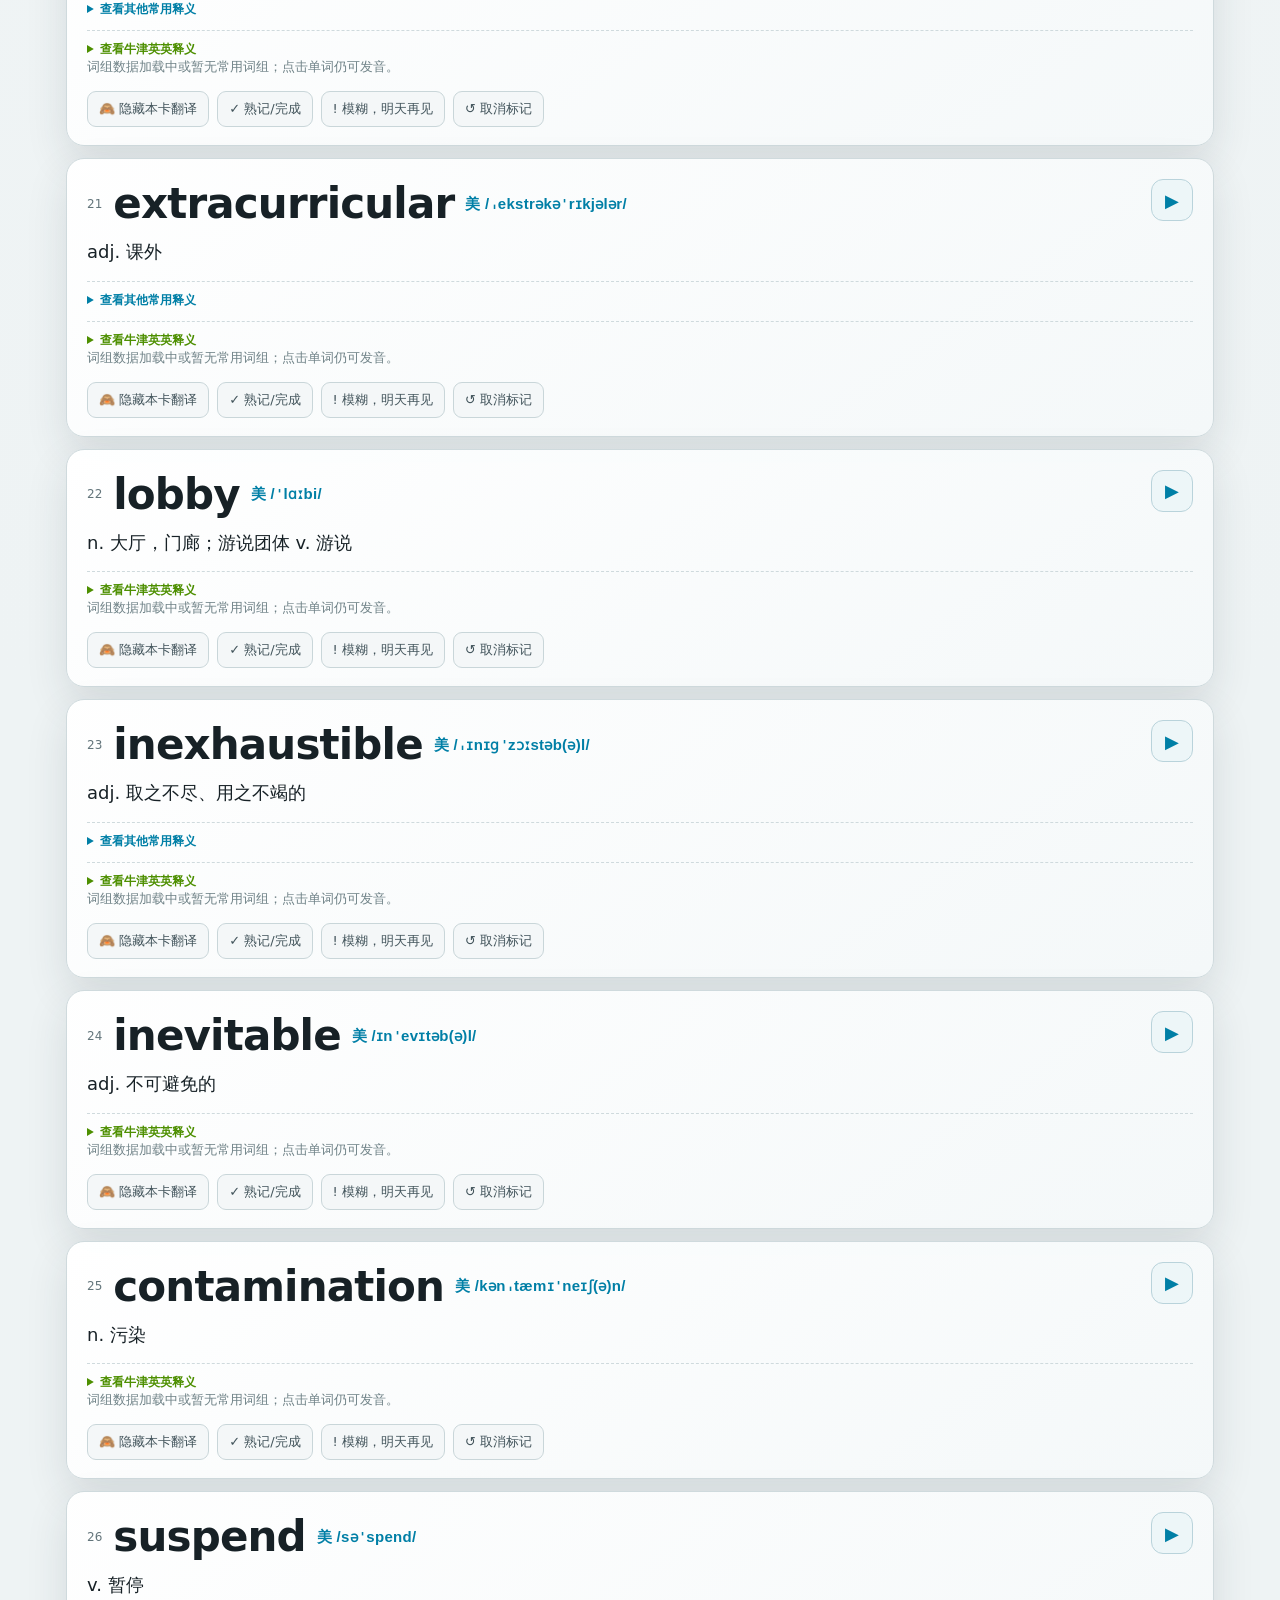
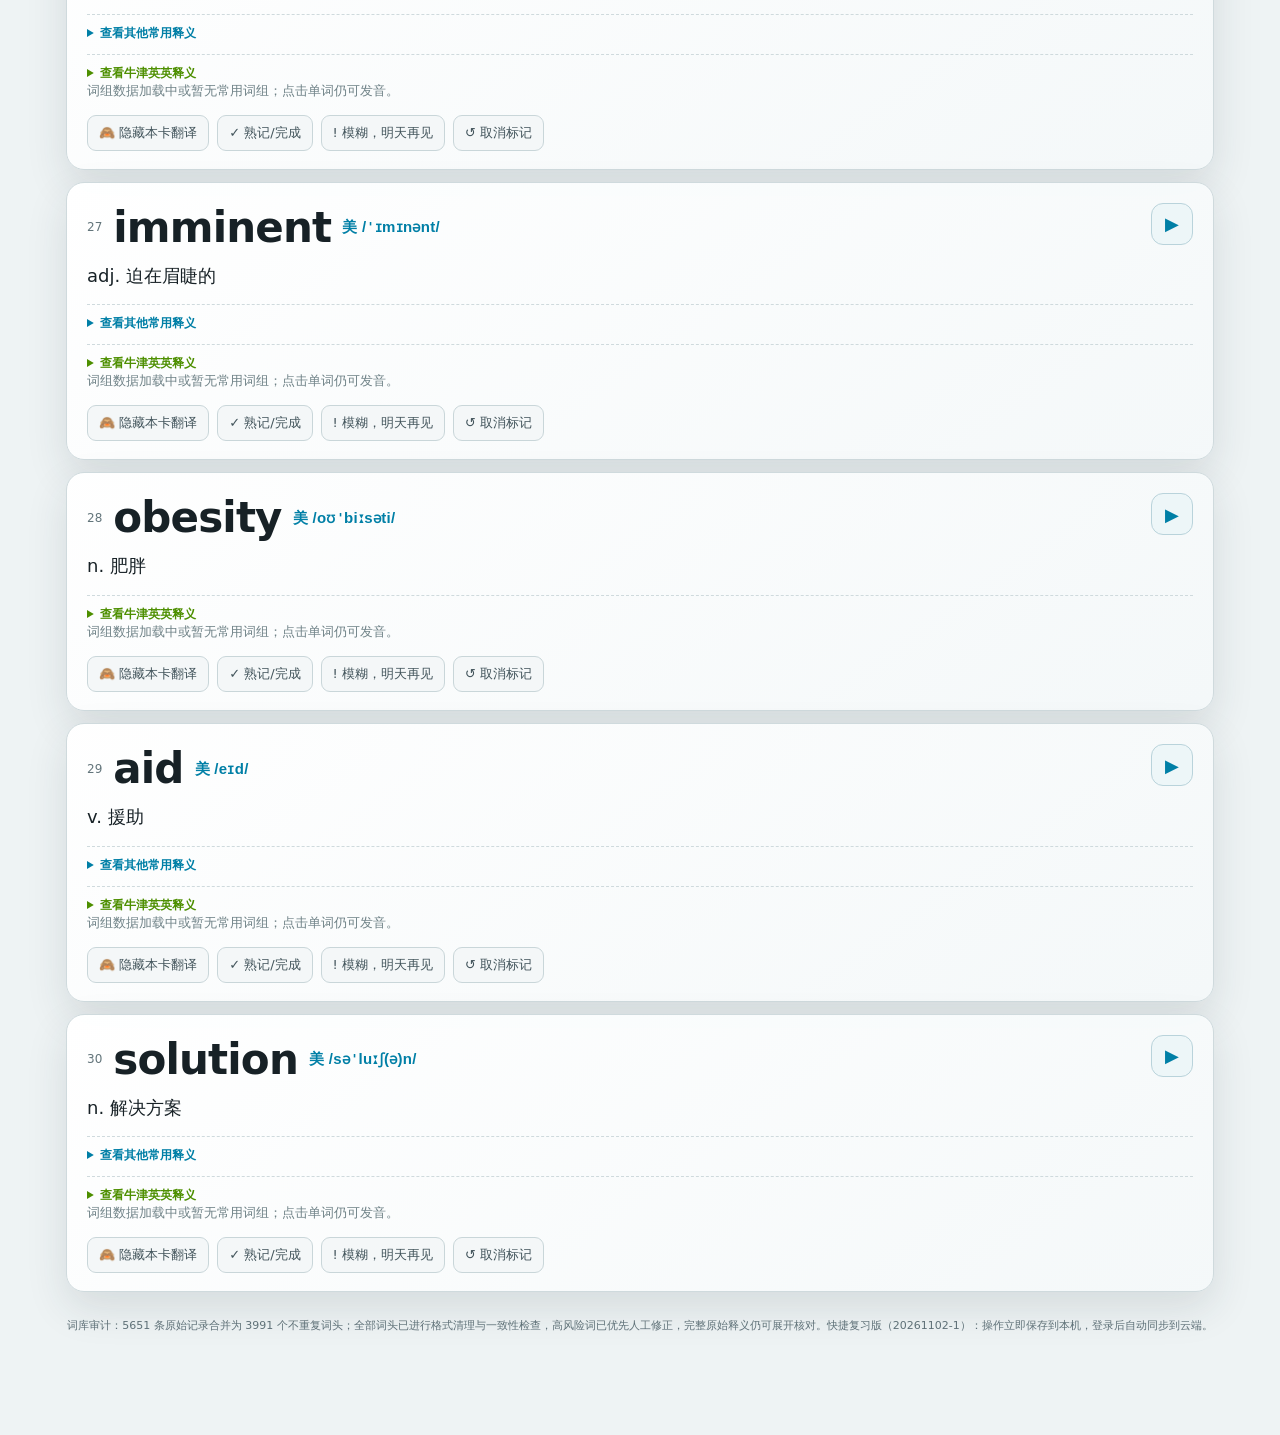
==== commit 2b373a1b: "Add persistent focus mode to hide header and navigation" ====
--- a/sync-test/index.html
+++ b/sync-test/index.html
@@ -14,6 +14,7 @@
 
 (function(){
   try{
+    document.documentElement.dataset.focusMode=studyStorage.getItem('test3:cet6_focus_ui_v1')==='on'?'on':'off';
     const saved=studyStorage.getItem('test3:cet6_theme_v1')||'system';
     const resolved=saved==='system'?(matchMedia('(prefers-color-scheme: light)').matches?'light':'dark'):saved;
     document.documentElement.dataset.theme=resolved;
@@ -121,11 +122,13 @@
 </style>
 <link rel="stylesheet" href="./reverse-practice.css?v=20261009-1">
 <link rel="stylesheet" href="./quick-review.css?v=20261102-1">
+<link rel="stylesheet" href="./focus-ui.css?v=20261102-1">
 </head>
 <body>
+<button class="focus-restore" id="focusRestoreBtn" onclick="setFocusMode(false)" aria-label="展开上下栏，退出专注模式" title="展开顶部工具栏和底部导航" hidden>↗ 展开导航</button>
 <div class="toast" id="toast" role="status" aria-live="polite"></div>
 <div class="shell">
-<header class="topbar"><div class="brand"><div class="logo">VI</div><div><h1>CET-6 学习舱 · 测试版</h1><small id="dateLine">逐词同步测试版</small></div></div><div class="top-actions"><button class="iconbtn" onclick="if(view==='quick'){quickRunning=false;quickDeadline=0;render()}else stopSpeech()" aria-label="停止朗读" title="停止朗读">■</button><button class="iconbtn cloudbtn" id="cloudBtn" onclick="openAuth()" aria-label="账户与同步"><span class="cloud-dot" id="cloudDot"></span><span id="cloudText">登录</span></button><button class="iconbtn" id="translationQuickBtn" onclick="toggleGlobalTranslations()" aria-label="显示或隐藏翻译">👁</button><button class="iconbtn theme-icon" id="themeQuickBtn" onclick="cycleTheme()" aria-label="切换深浅色">☾</button><button class="iconbtn" onclick="openSettings()">⚙ 设置</button></div></header>
+<header class="topbar"><div class="brand"><div class="logo">VI</div><div><h1>CET-6 学习舱 · 测试版</h1><small id="dateLine">逐词同步测试版</small></div></div><div class="top-actions"><button class="iconbtn focus-toggle" onclick="setFocusMode(true)" aria-label="收起上下栏，进入专注模式" title="收起上下栏，进入专注模式">⛶ 专注</button><button class="iconbtn" onclick="if(view==='quick'){quickRunning=false;quickDeadline=0;render()}else stopSpeech()" aria-label="停止朗读" title="停止朗读">■</button><button class="iconbtn cloudbtn" id="cloudBtn" onclick="openAuth()" aria-label="账户与同步"><span class="cloud-dot" id="cloudDot"></span><span id="cloudText">登录</span></button><button class="iconbtn" id="translationQuickBtn" onclick="toggleGlobalTranslations()" aria-label="显示或隐藏翻译">👁</button><button class="iconbtn theme-icon" id="themeQuickBtn" onclick="cycleTheme()" aria-label="切换深浅色">☾</button><button class="iconbtn" onclick="openSettings()">⚙ 设置</button></div></header>
 <main id="app"></main>
 <div class="source-note">词库审计：5651 条原始记录合并为 3991 个不重复词头；全部词头已进行格式清理与一致性检查，高风险词已优先人工修正，完整原始释义仍可展开核对。快捷复习版（20261102-1）：操作立即保存到本机，登录后自动同步到云端。</div>
 </div>
@@ -161,6 +164,7 @@
 <script src="./sync-engine.js?v=4"></script>
 <script src="./reverse-practice.js?v=20261009-1"></script>
 <script src="./quick-review.js?v=20261102-1"></script>
+<script src="./focus-ui.js?v=20261102-1"></script>
 <script src="./supabase.min.js"></script>
 <script src="./translations-reviewed.js?v=20260910-1"></script>
 <script src="./translations-google.js?v=20260916-2"></script>
--- a/sync-test/focus-ui.css
+++ b/sync-test/focus-ui.css
@@ -0,0 +1,10 @@
+/* Hide site chrome while retaining word controls and quick-review grading. */
+html[data-focus-mode="on"] .topbar,
+html[data-focus-mode="on"] .bottomnav,
+html[data-focus-mode="on"] .source-note{display:none!important}
+html[data-focus-mode="on"] .shell{padding-top:12px;padding-bottom:64px}
+.focus-restore{position:fixed;z-index:55;right:max(10px,env(safe-area-inset-right));bottom:max(10px,env(safe-area-inset-bottom));min-height:42px;padding:9px 13px;border:1px solid var(--line);border-radius:999px;background:var(--panel);color:var(--accent2);box-shadow:var(--shadow);font-size:13px;cursor:pointer}
+.focus-restore[hidden]{display:none}
+.focus-restore:focus-visible,.focus-toggle:focus-visible{outline:3px solid var(--accent2);outline-offset:3px}
+html[data-focus-mode="on"] body.quick-active .focus-restore{top:max(8px,env(safe-area-inset-top));bottom:auto}
+html[data-focus-mode="on"] body.quick-active .quick-session{padding-top:44px;margin-top:0}
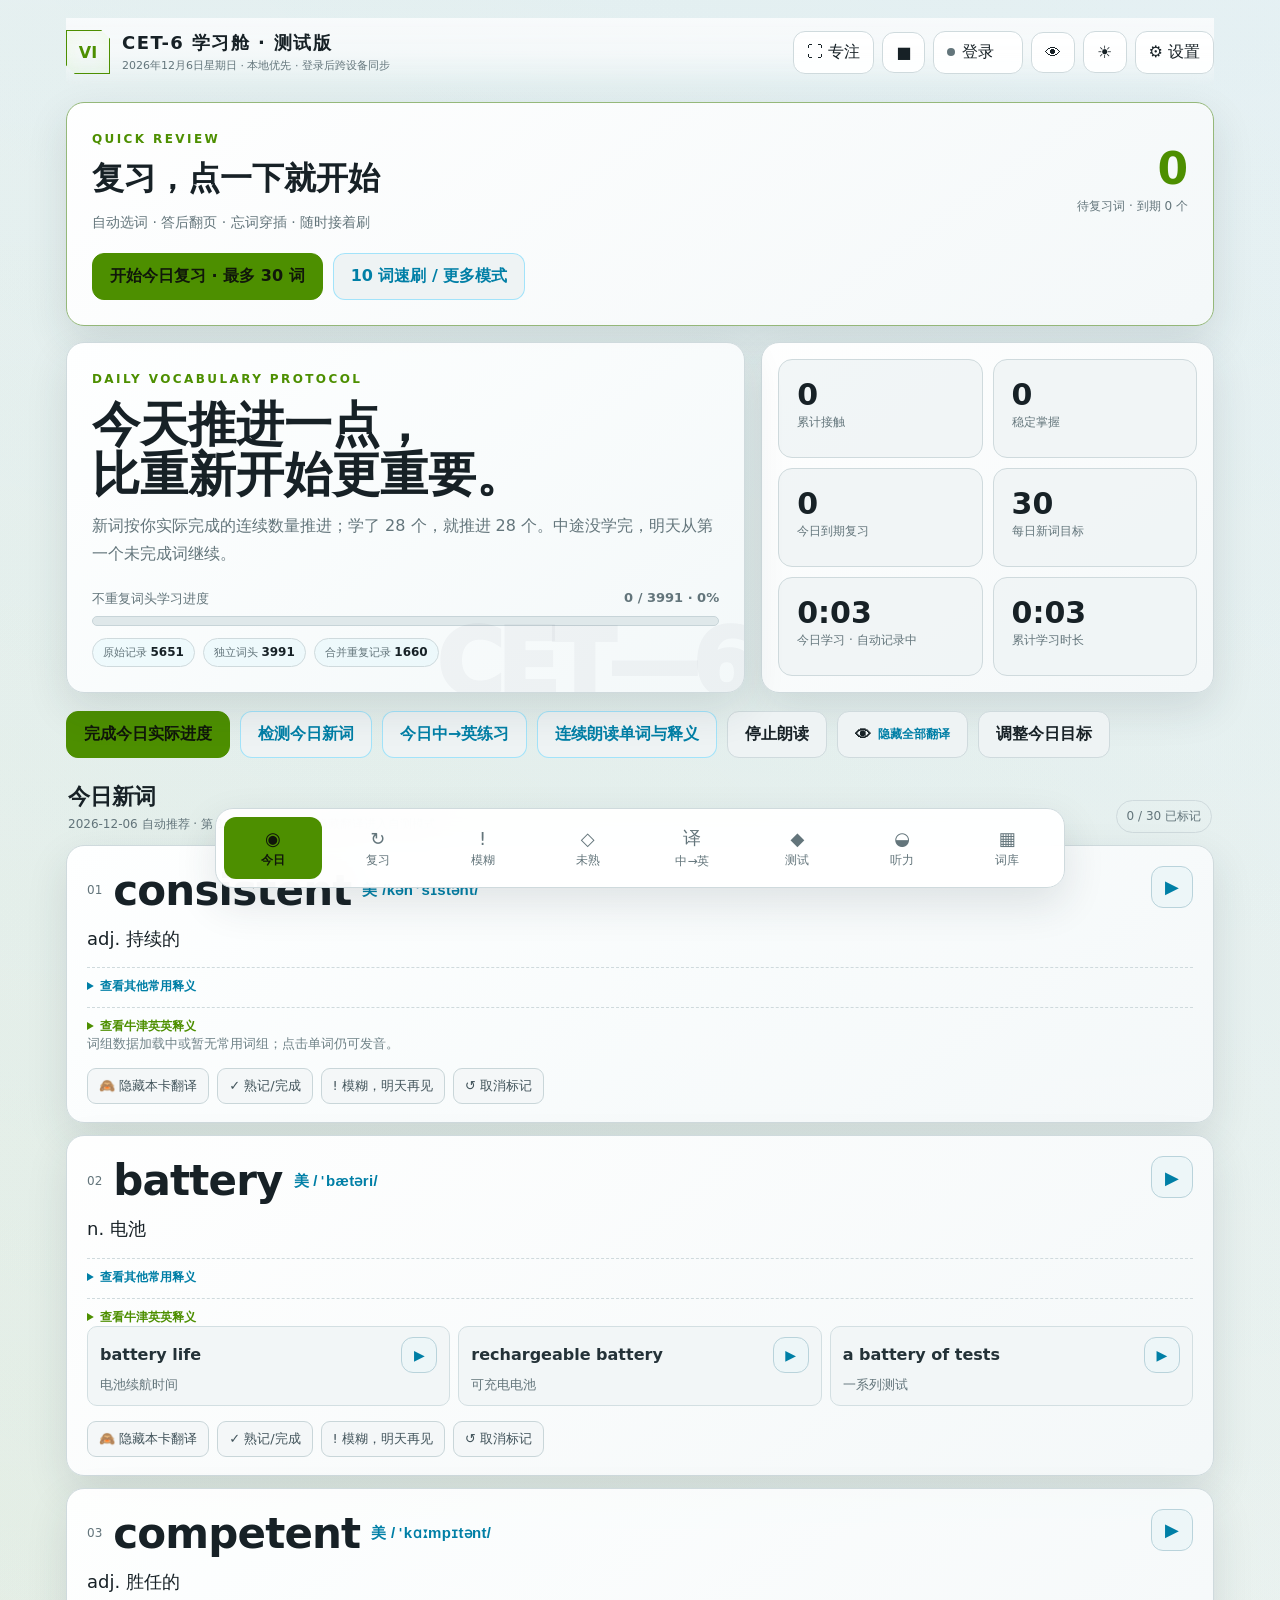
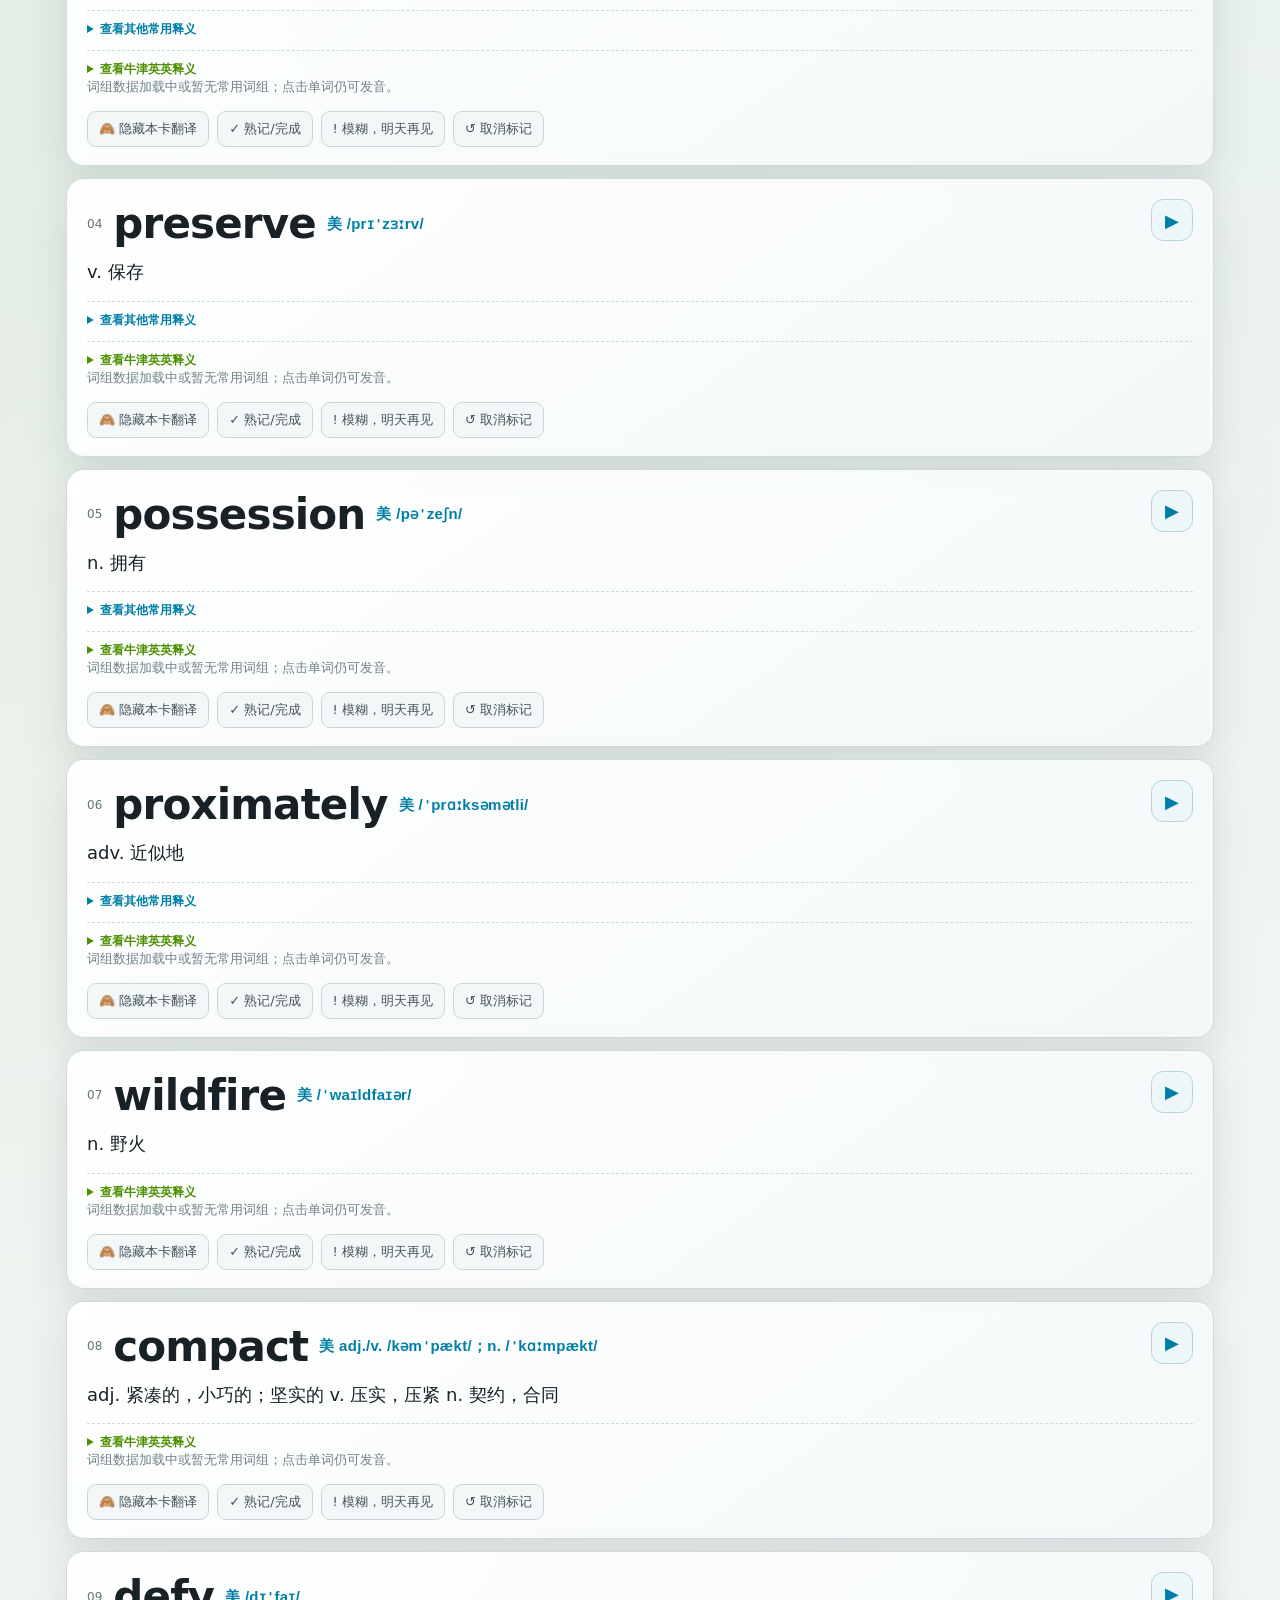
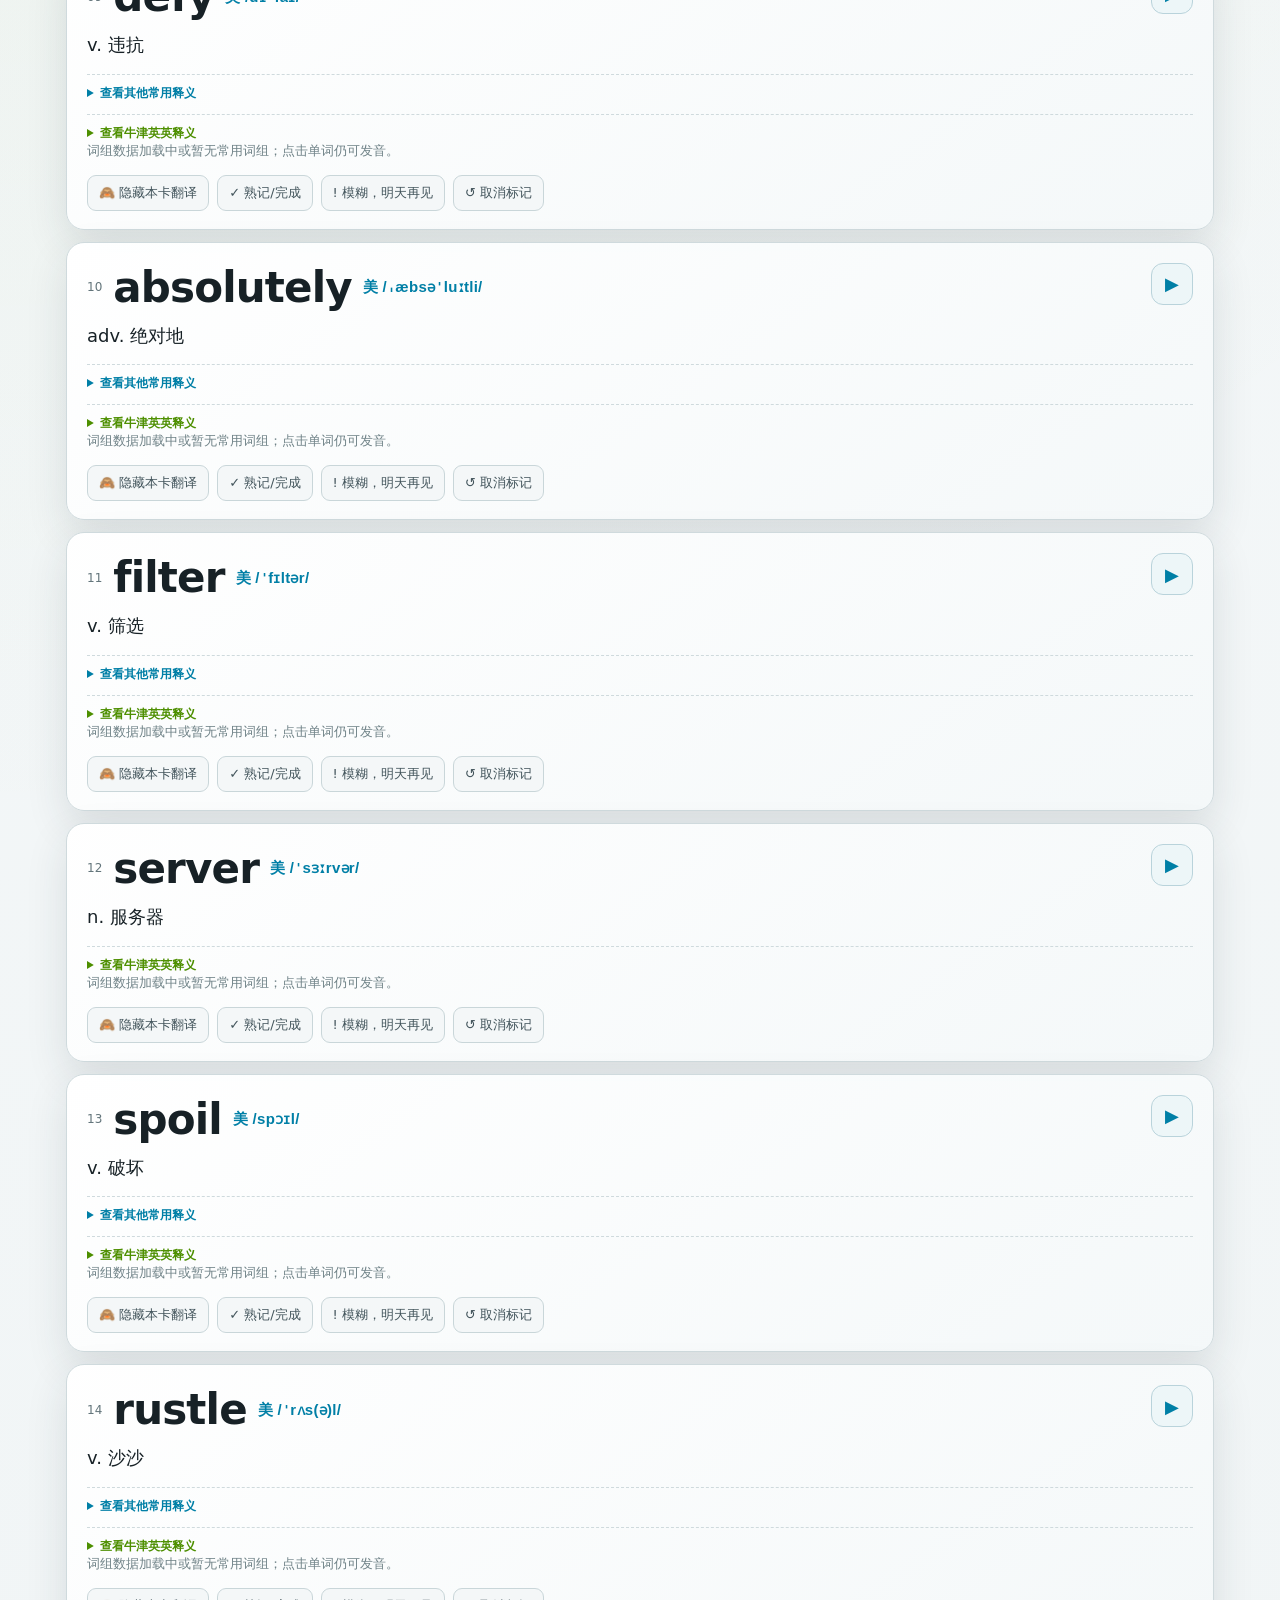
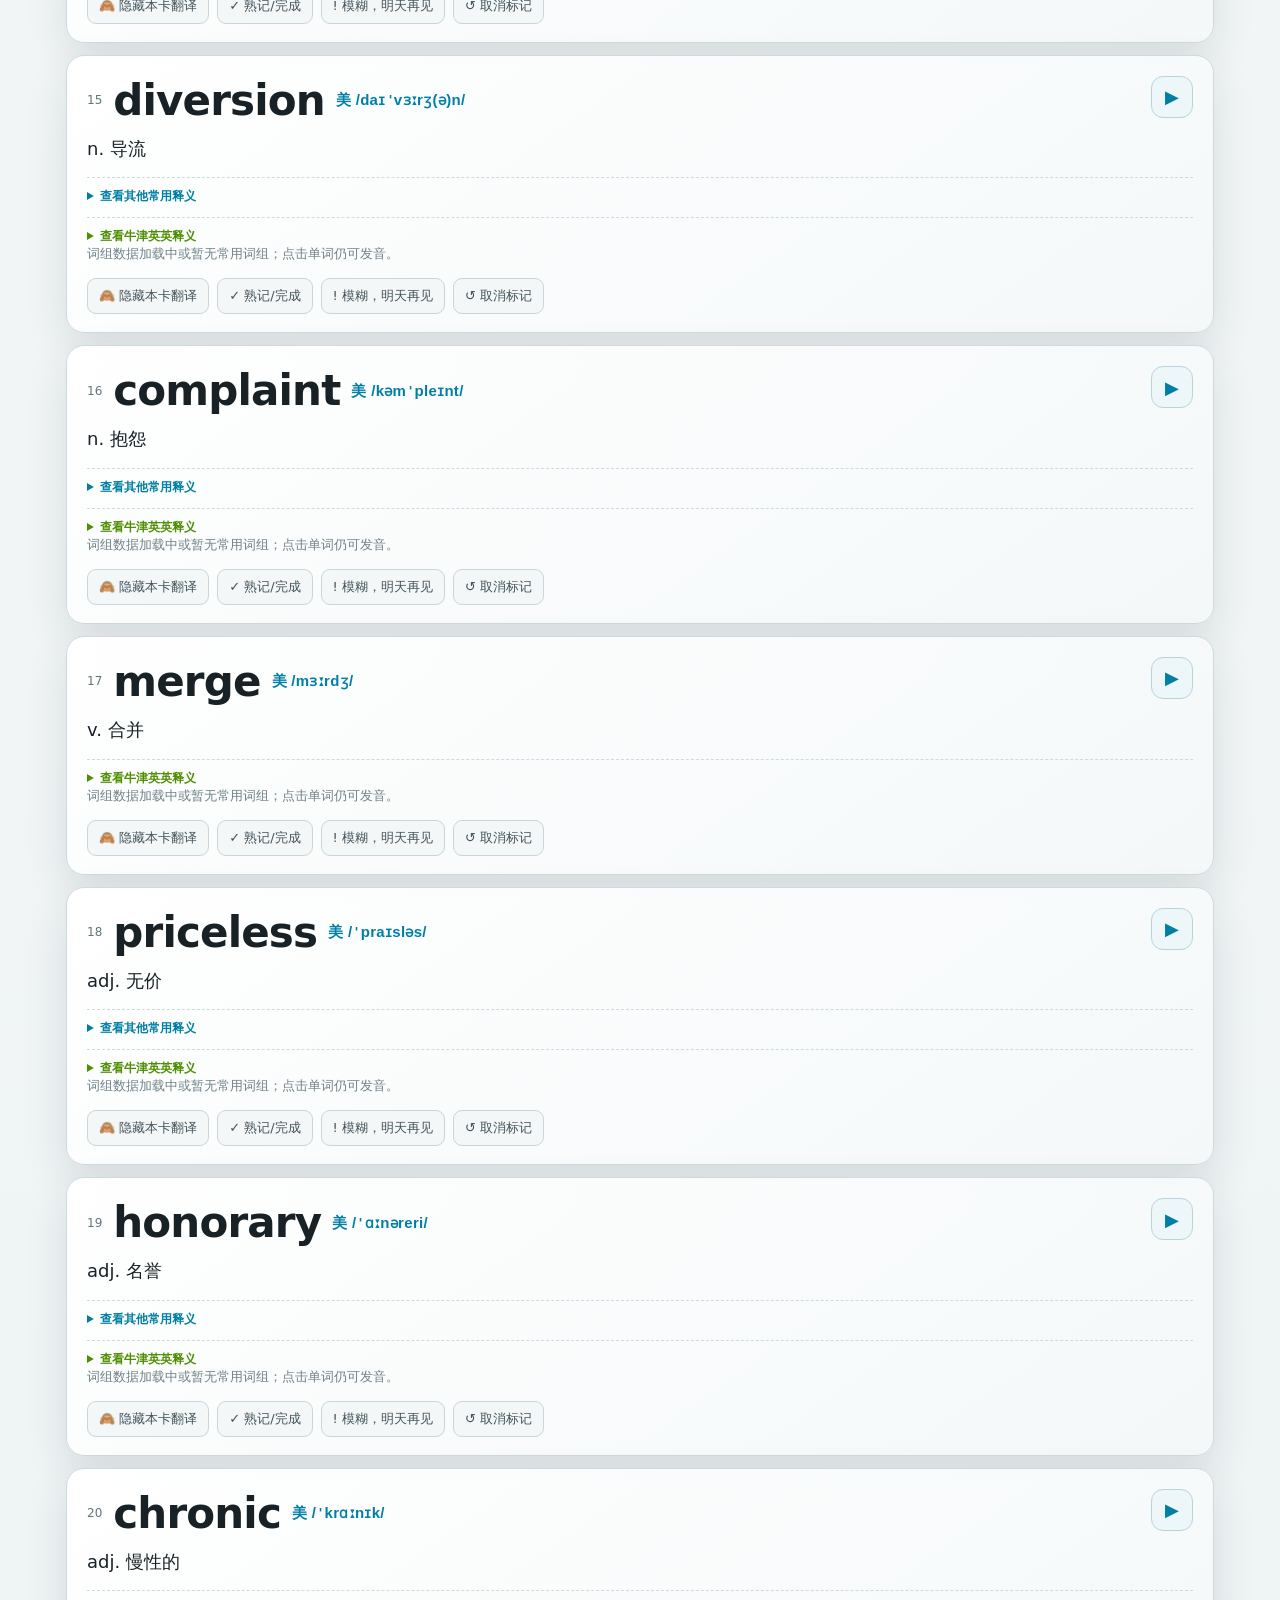
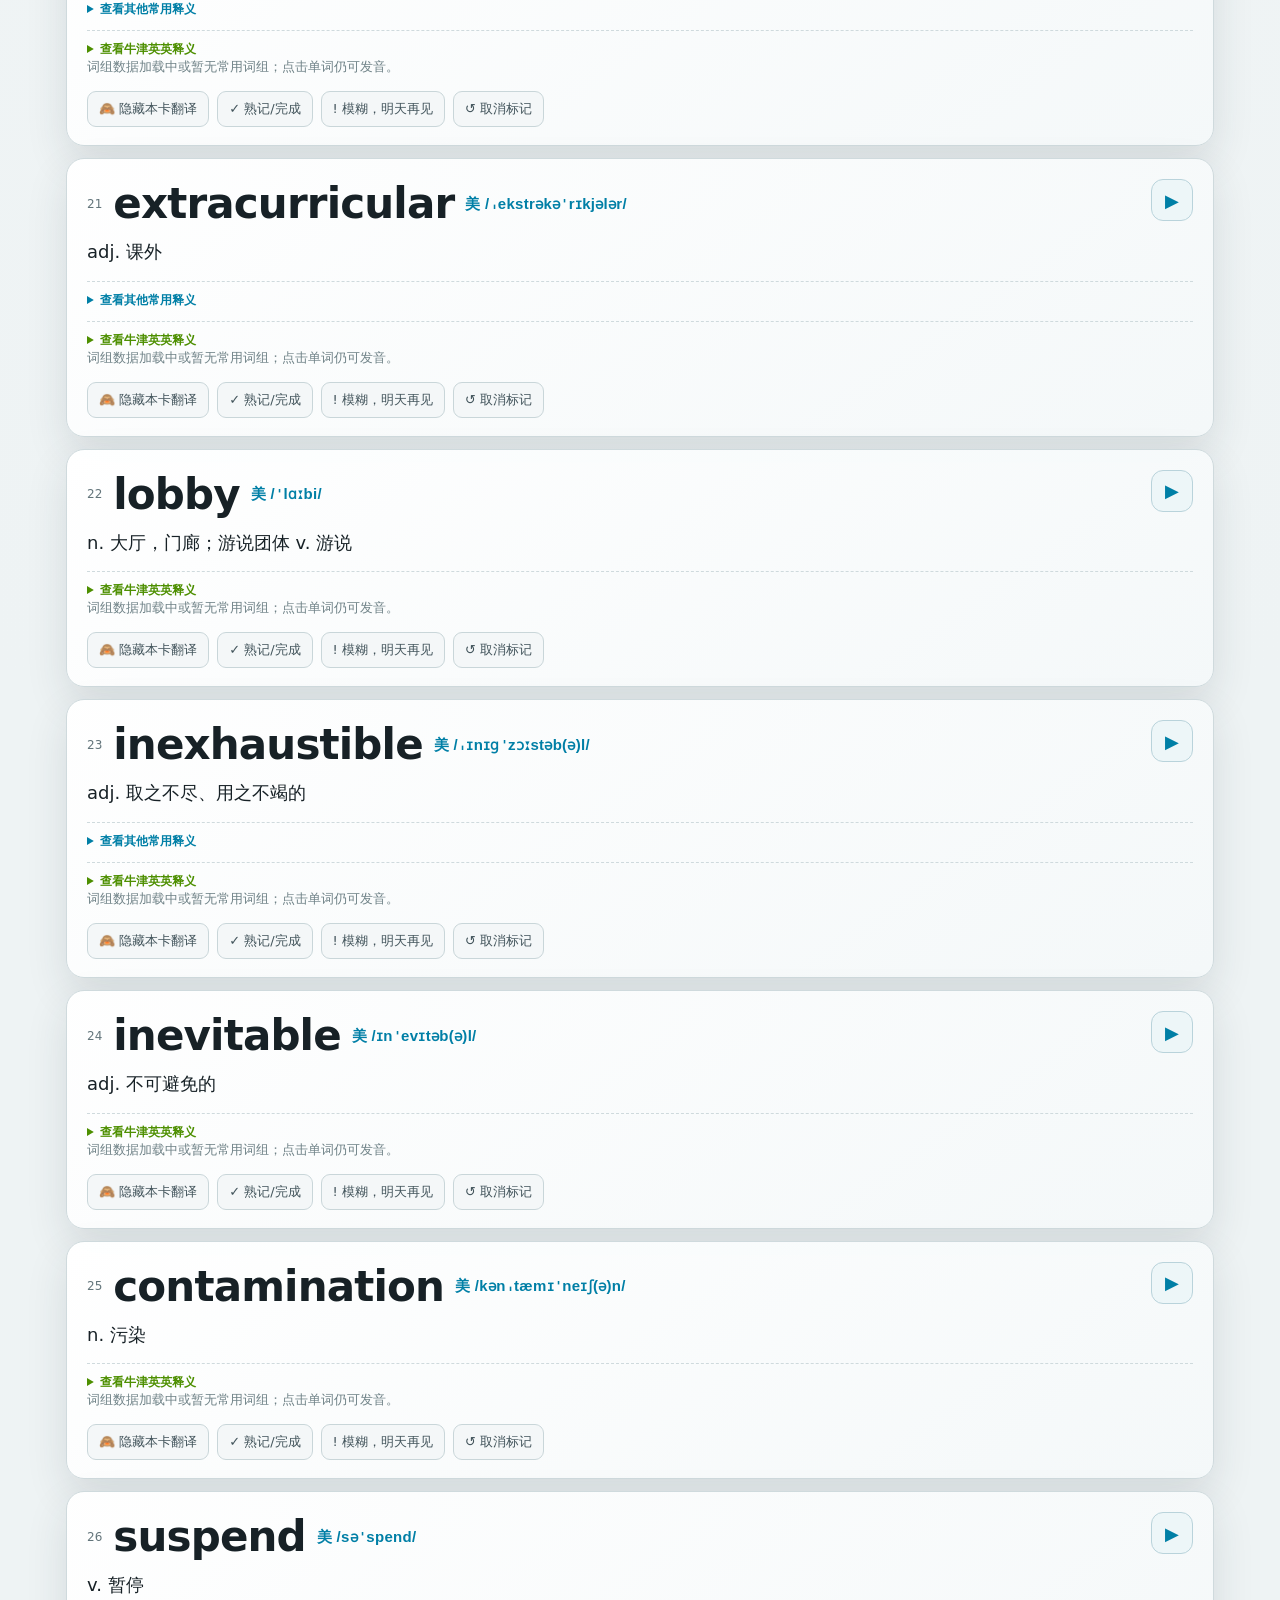
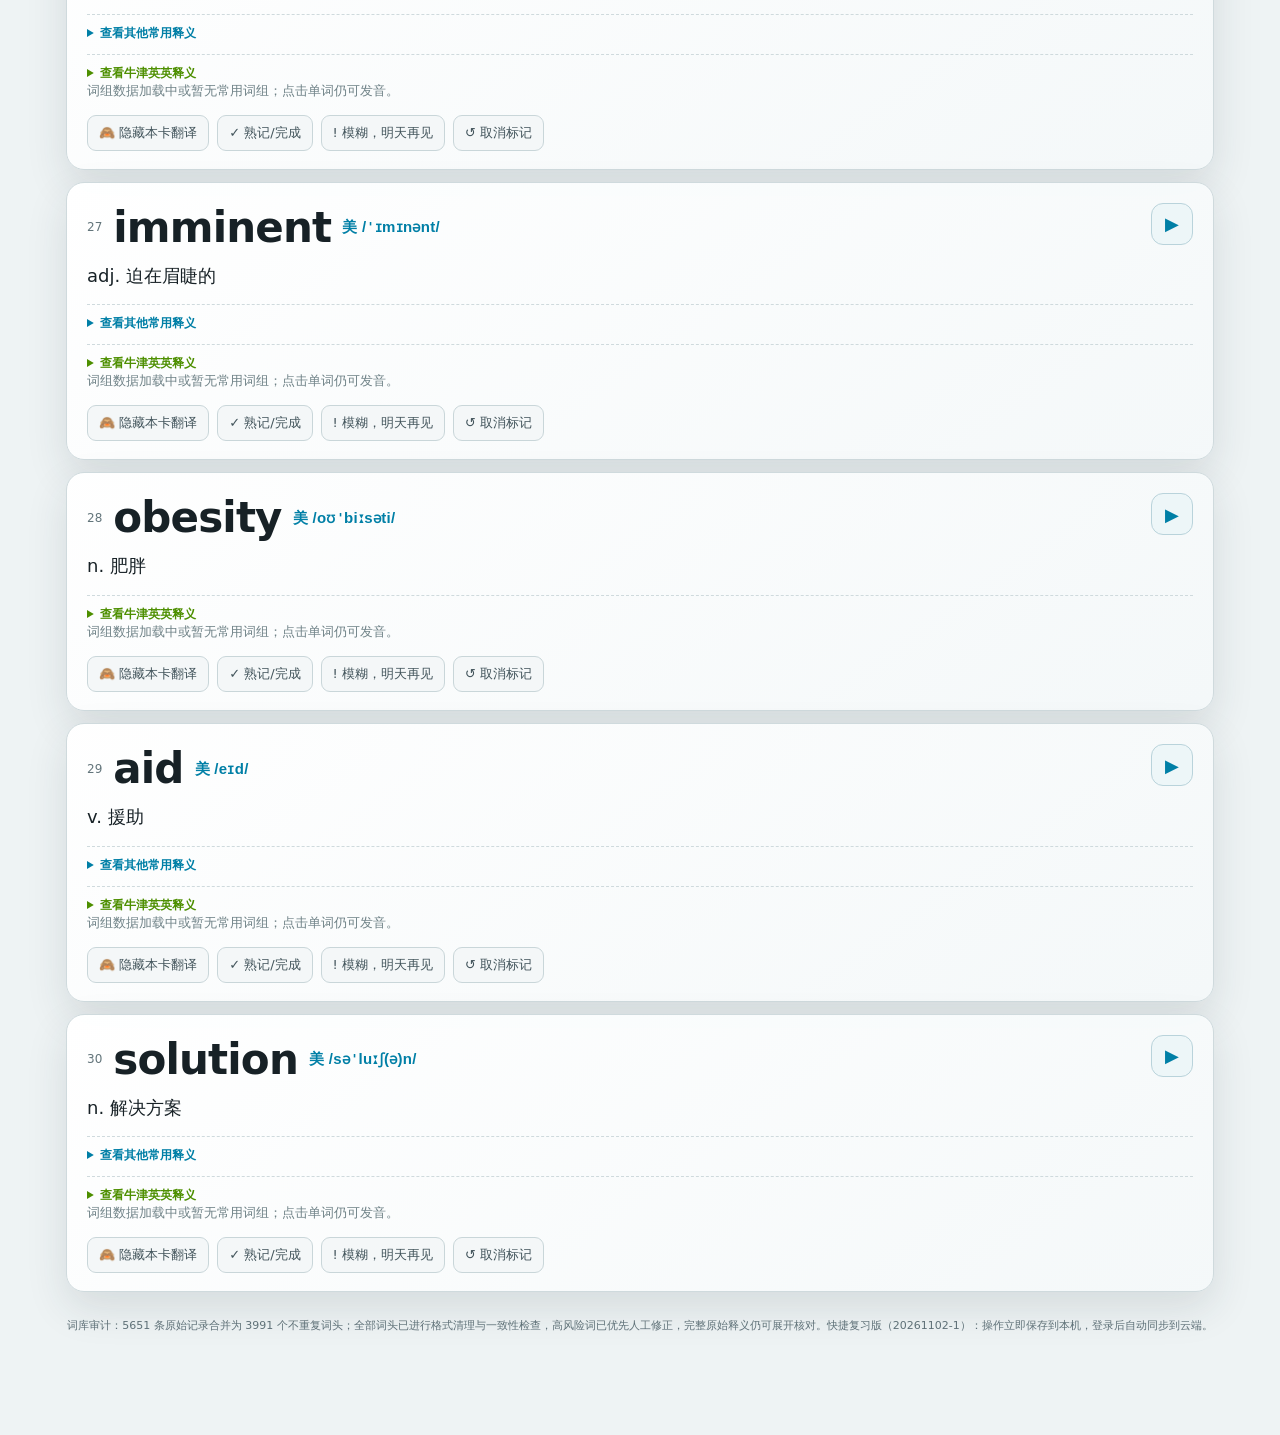
==== commit 57b75245: "Keep focus toggle free of competing smooth scrolling" ====
--- a/sync-test/index.html
+++ b/sync-test/index.html
@@ -164,7 +164,7 @@
 <script src="./sync-engine.js?v=4"></script>
 <script src="./reverse-practice.js?v=20261009-1"></script>
 <script src="./quick-review.js?v=20261102-1"></script>
-<script src="./focus-ui.js?v=20261102-1"></script>
+<script src="./focus-ui.js?v=20261102-2"></script>
 <script src="./supabase.min.js"></script>
 <script src="./translations-reviewed.js?v=20260910-1"></script>
 <script src="./translations-google.js?v=20260916-2"></script>
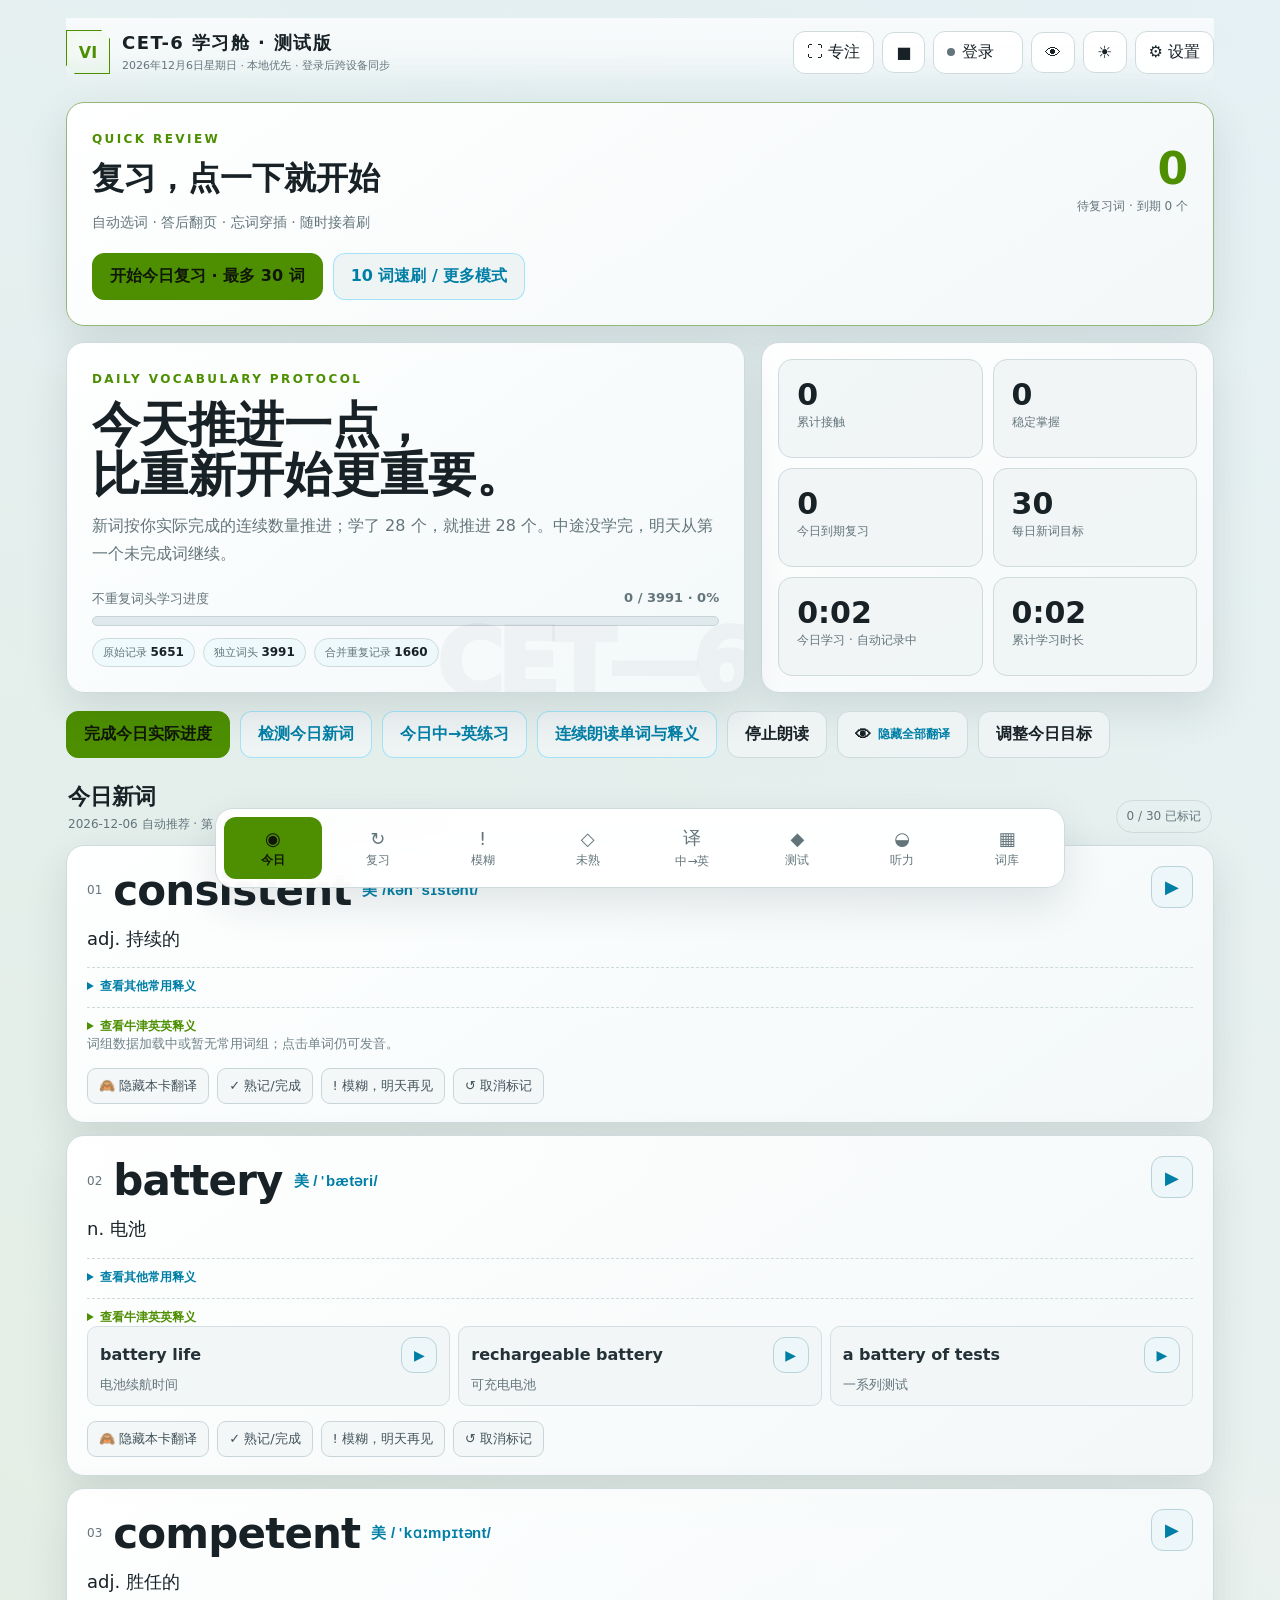
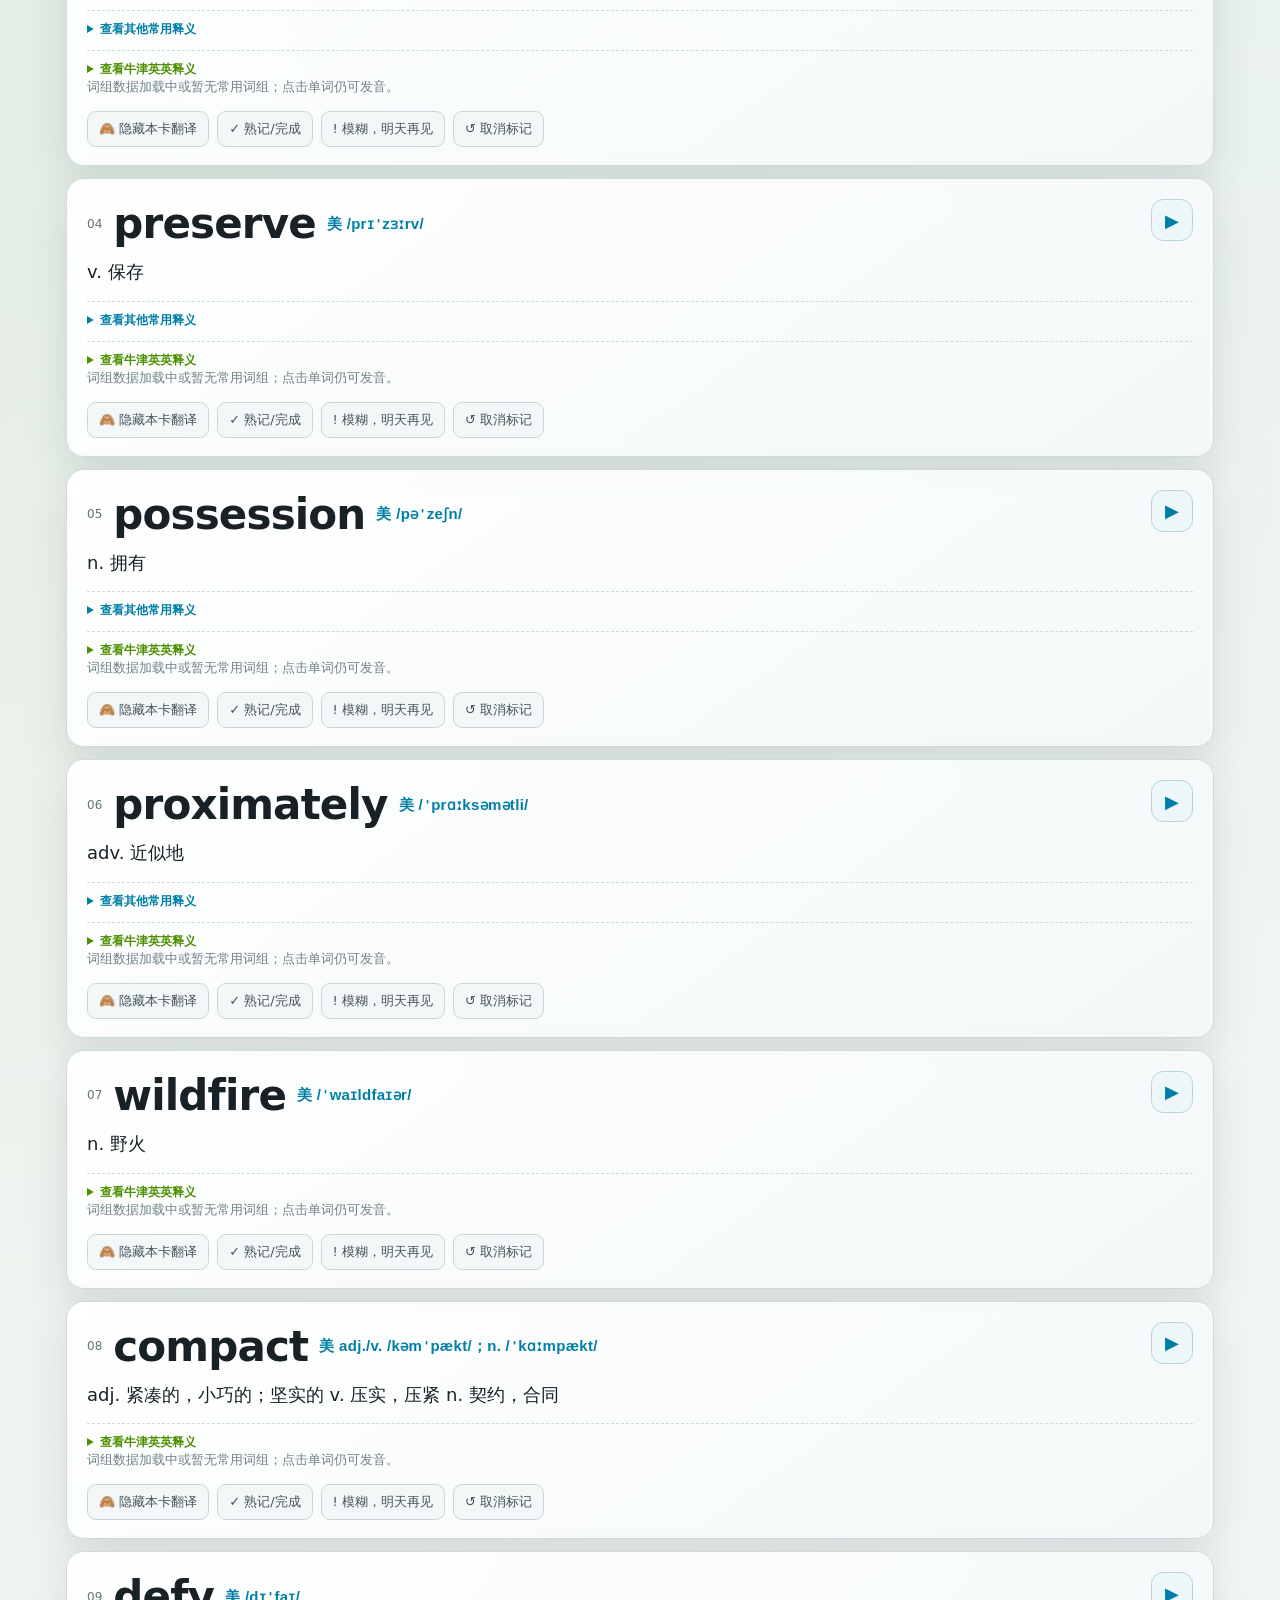
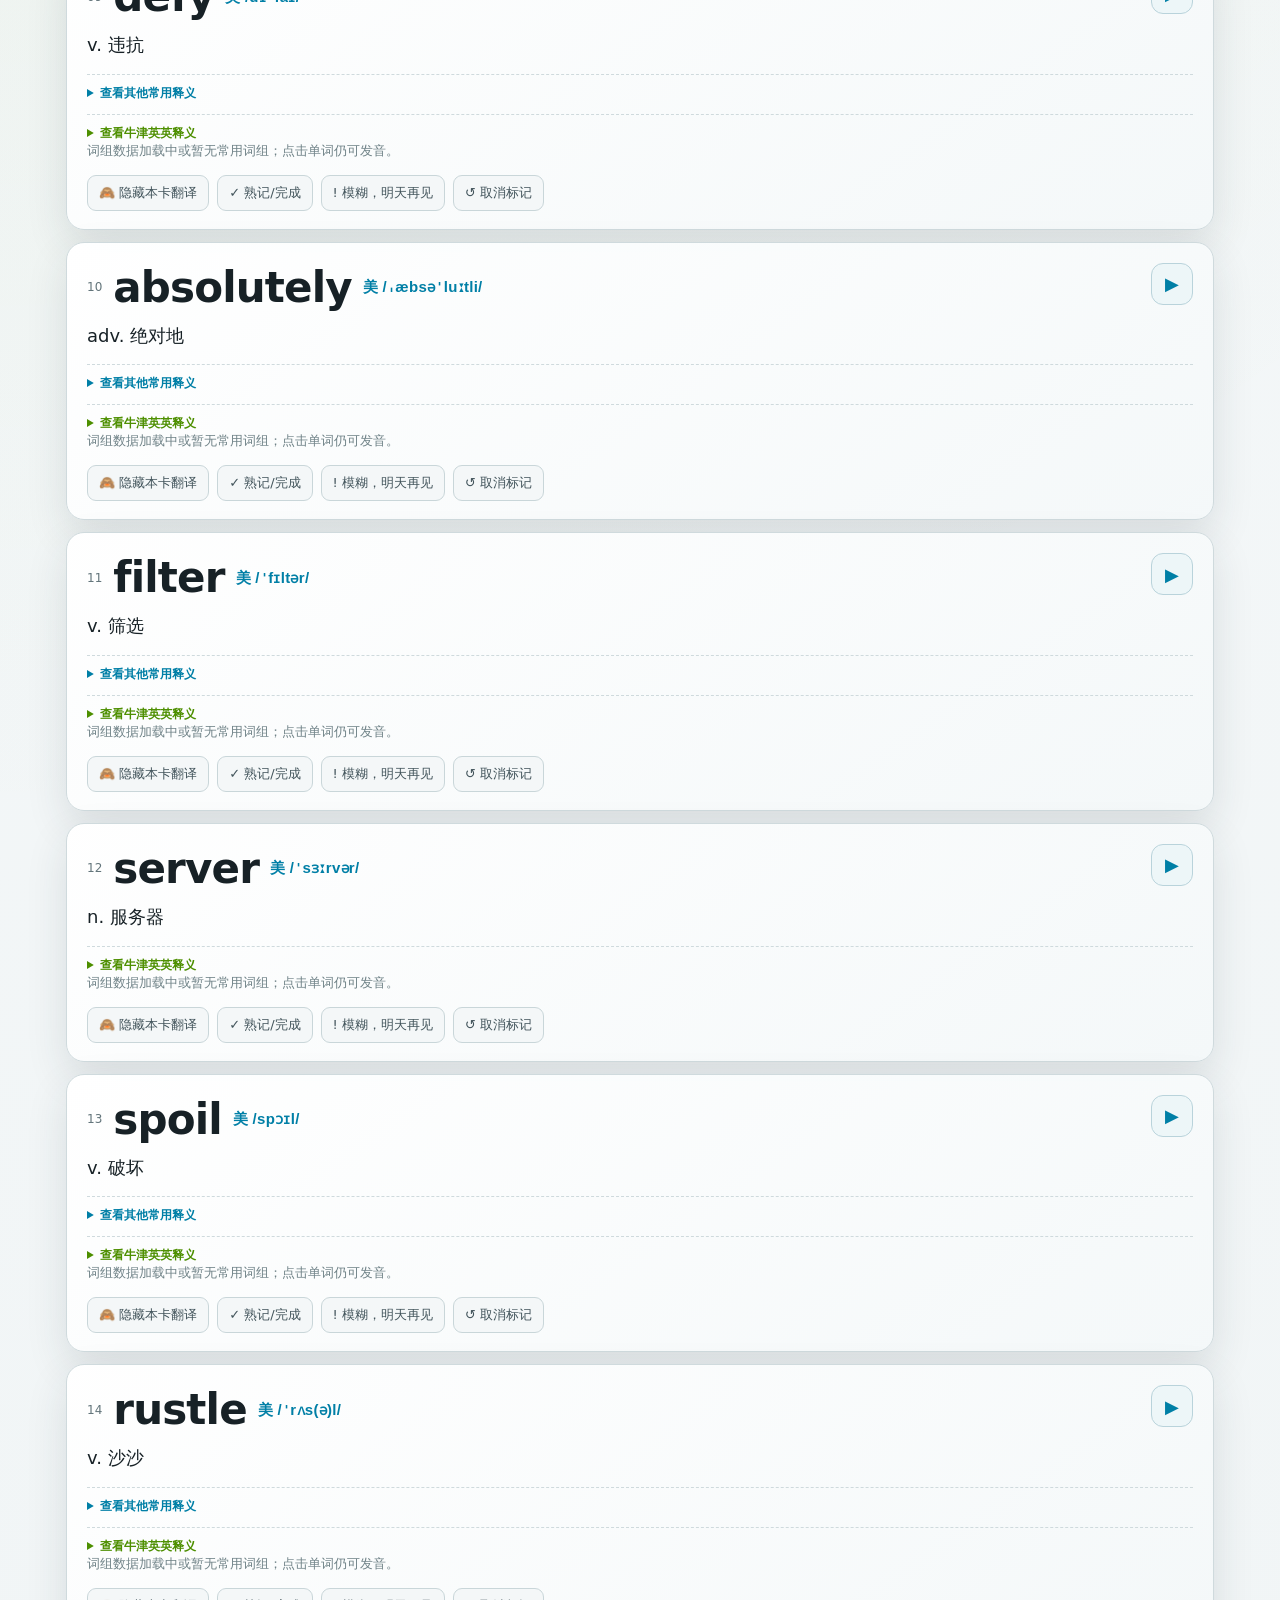
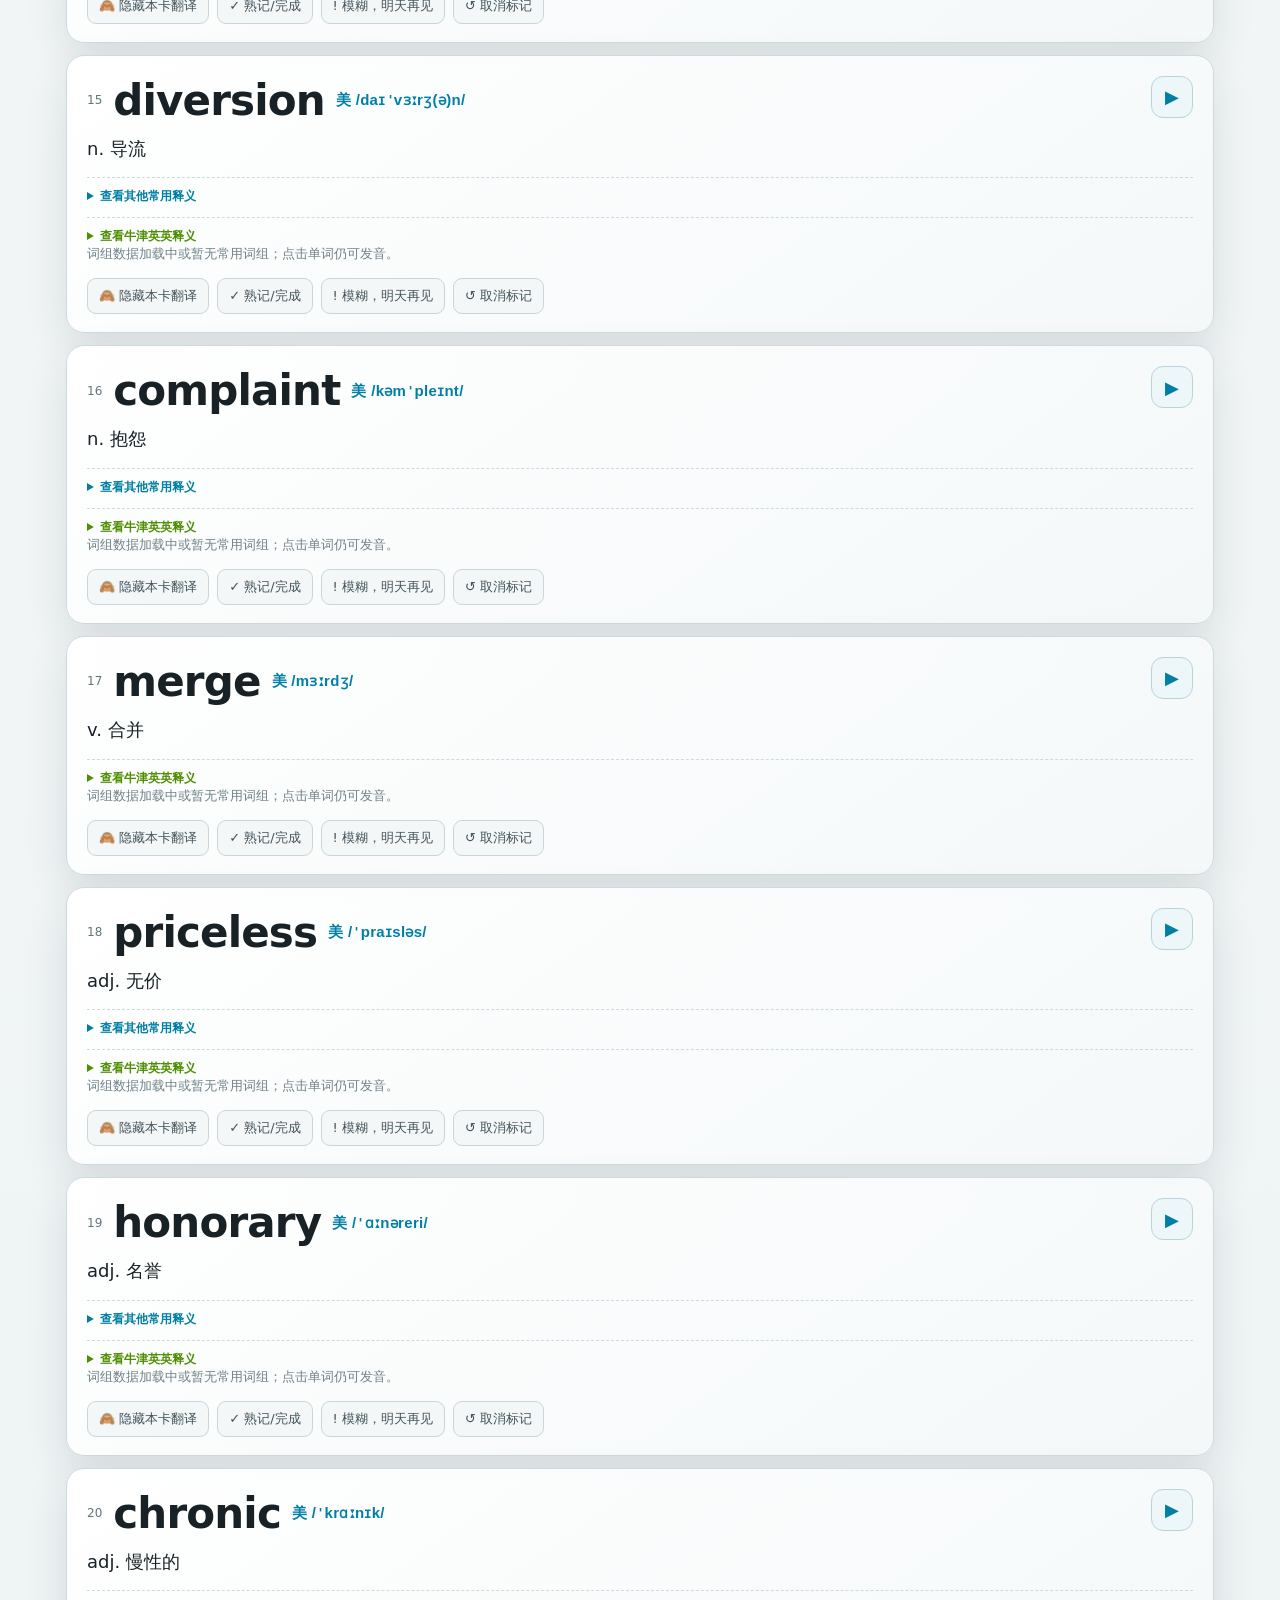
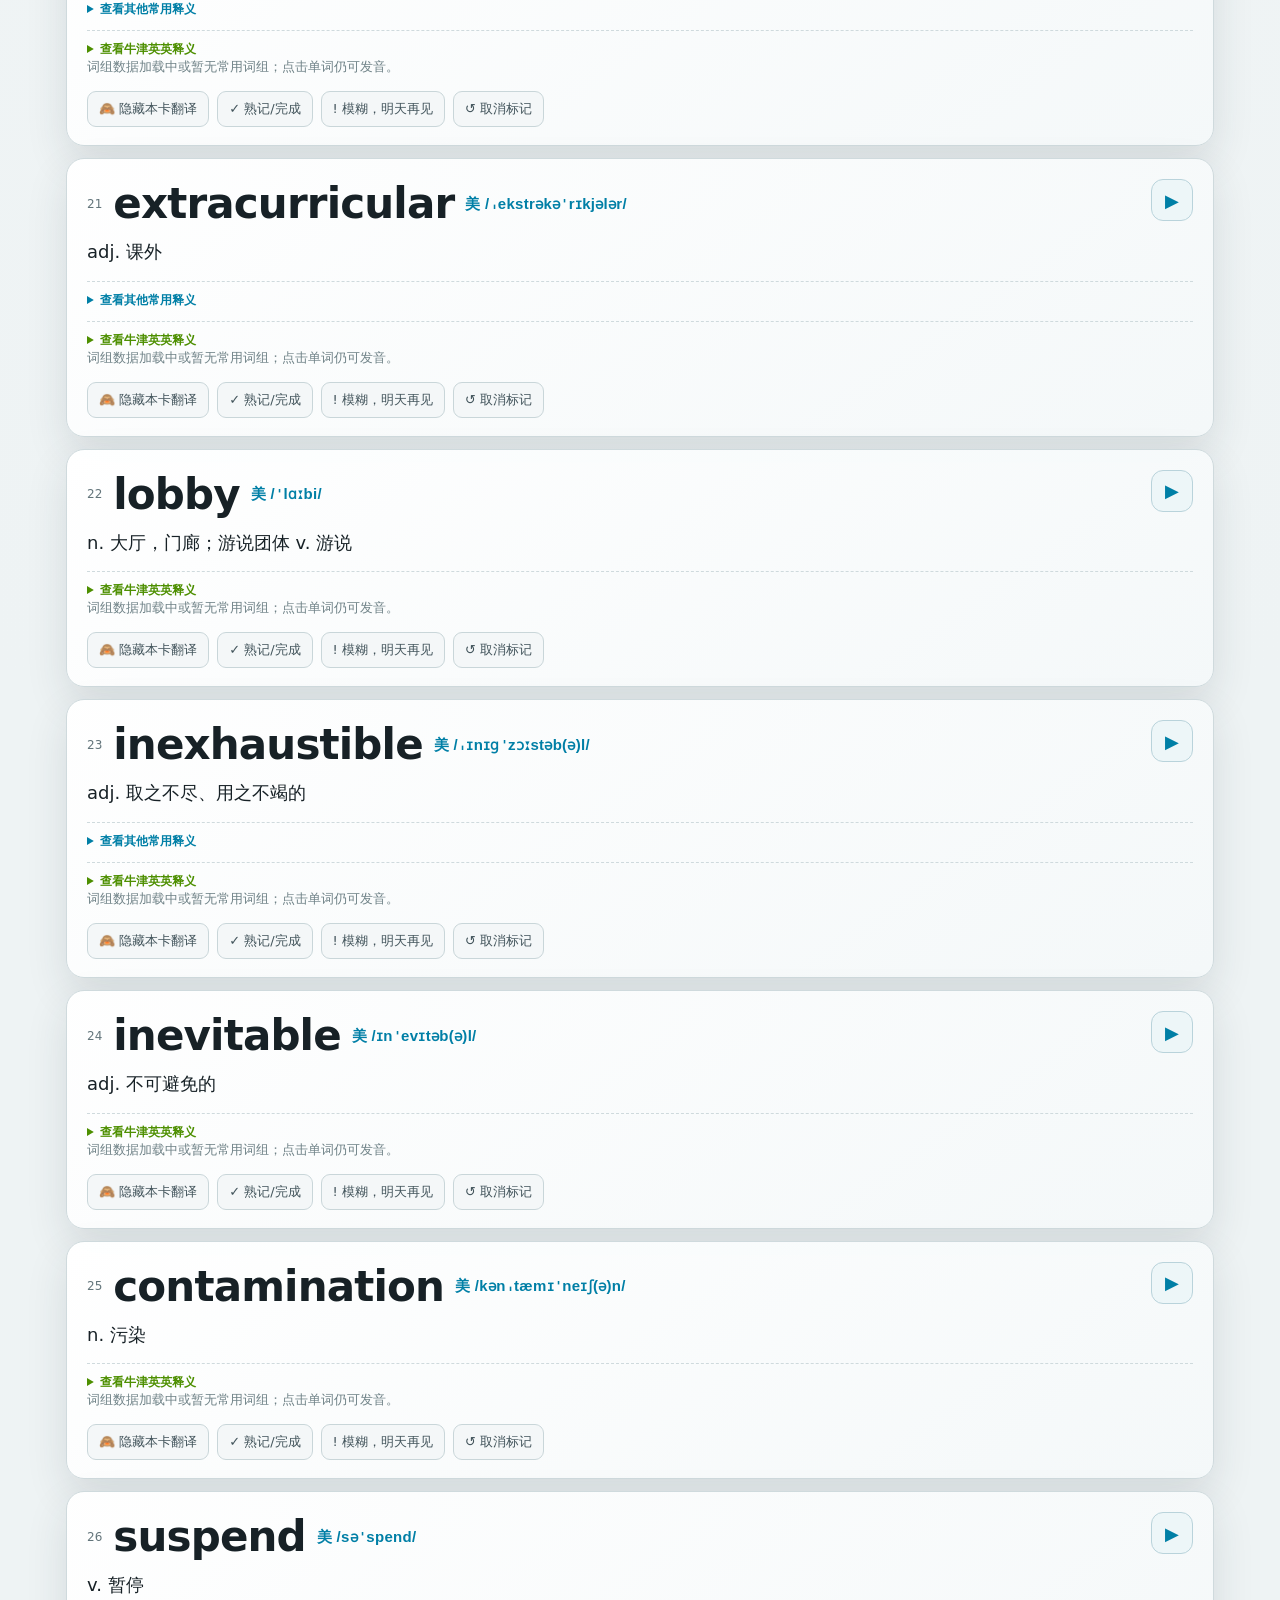
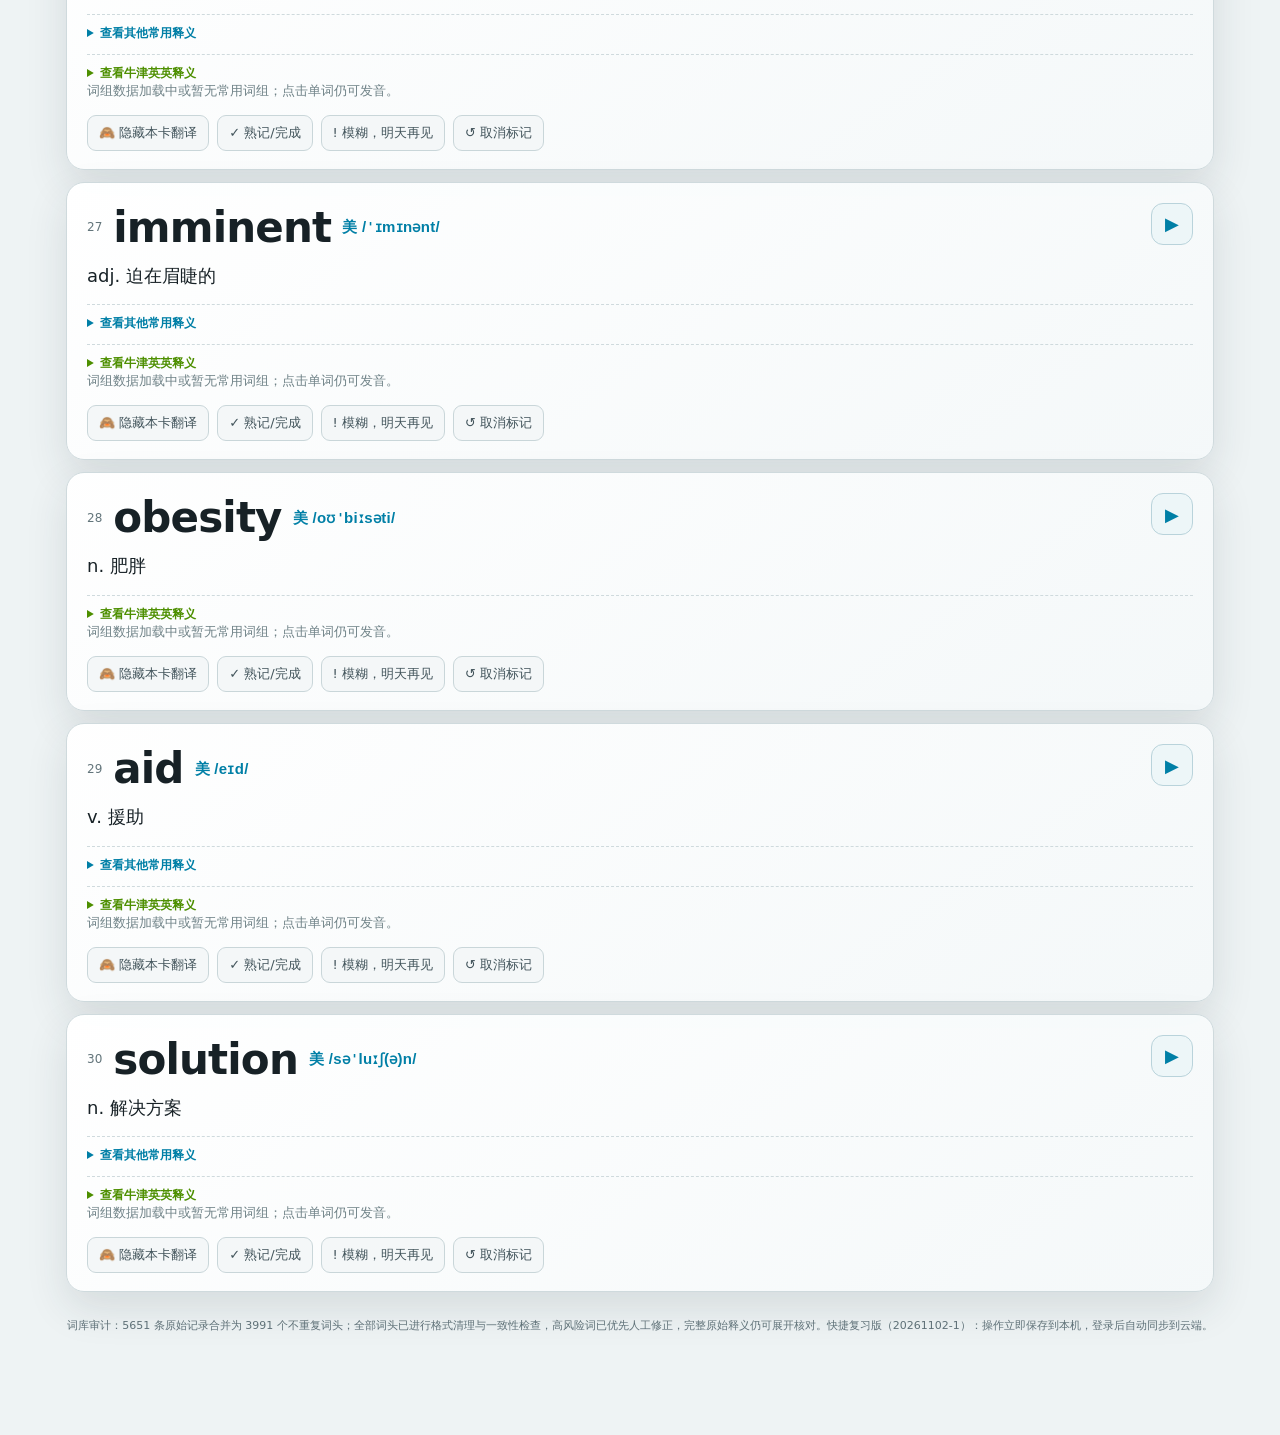
==== commit c2642b62: "Add a 1,500-word high-frequency CET-6 sprint" ====
--- a/sync-test/index.html
+++ b/sync-test/index.html
@@ -164,6 +164,8 @@
 <script src="./sync-engine.js?v=4"></script>
 <script src="./reverse-practice.js?v=20261009-1"></script>
 <script src="./quick-review.js?v=20261102-1"></script>
+<script src="./sprint-words.js?v=1"></script>
+<script src="./sprint.js?v=1"></script>
 <script src="./focus-ui.js?v=20261102-2"></script>
 <script src="./supabase.min.js"></script>
 <script src="./translations-reviewed.js?v=20260910-1"></script>
@@ -256,7 +258,7 @@
 const KEY='test3:cet6_endfield_v3';
 const REVIEW_INTERVALS=[1,2,4,7,15,30,60];
 let enriched=new Map();
-let view='today';
+let view=new URLSearchParams(location.search).get('mode')==='sprint'?'sprint':'today';
 const THEME_KEY='test3:cet6_theme_v1';
 const SYNC_META_KEY='cet6_sync_meta_v1';
 const DEVICE_KEY='test3:cet6_device_id_v1';
@@ -528,7 +530,7 @@
  }else render();
  toast(quality==='again'?'已安排明天再复习':'复习完成，间隔已延长');
 }
-function renderReview(){const due=dueIndices();return `${quickHub()}${renderHeader()}<div class="controls">${translationControlButton()}</div><div class="section-head"><div><h3>到期复习</h3><p>采用 1、2、4、7、15、30、60 天间隔；建议隐藏翻译后先主动回忆</p></div><span class="badge" id="reviewCount">${due.length} 词</span></div><div class="word-list" id="reviewList">${due.map((i,n)=>card(i,n,'review').replace('</article>',`<div class="word-actions"><button class="btn primary" onclick="reviewOne(${i},'good')">记得，延长间隔</button><button class="btn warn" onclick="reviewOne(${i},'again')">忘了，明天再来</button></div></article>`)).join('')||'<div class="panel empty">今天没有到期复习。完成新词后，复习计划会自动生成。</div>'}</div>`}
+function renderReview(){const due=dueIndices();return `${sprintEntry()}${quickHub()}${renderHeader()}<div class="controls">${translationControlButton()}</div><div class="section-head"><div><h3>到期复习</h3><p>采用 1、2、4、7、15、30、60 天间隔；建议隐藏翻译后先主动回忆</p></div><span class="badge" id="reviewCount">${due.length} 词</span></div><div class="word-list" id="reviewList">${due.map((i,n)=>card(i,n,'review').replace('</article>',`<div class="word-actions"><button class="btn primary" onclick="reviewOne(${i},'good')">记得，延长间隔</button><button class="btn warn" onclick="reviewOne(${i},'again')">忘了，明天再来</button></div></article>`)).join('')||'<div class="panel empty">今天没有到期复习。完成新词后，复习计划会自动生成。</div>'}</div>`}
 function hardCard(i,n){const actions=`<div class="hard-card-actions"><button class="btn primary" onclick="hardRecall(${i},true)">✓ 这次记住了</button><button class="btn warn" onclick="hardRecall(${i},false)">! 仍然模糊，下一词</button></div>`;return card(i,n,'review').replace(/<div class="word-actions">.*<\/div><\/article>$/,actions+'</article>')}
 function renderHard(){const all=hardIndices(),queue=all.filter(i=>!hardSessionSeen.has(i)),batch=queue.slice(0,20),seen=all.filter(i=>hardSessionSeen.has(i)).length;const content=!all.length?'<div class="panel empty">目前没有模糊单词。以后点击“模糊”标记的词会自动进入这里。</div>':!queue.length?`<div class="panel empty"><h3>本轮 ${seen} 个模糊词已全部过完</h3><p>仍然模糊的词已经保留，明天也会进入正常复习。</p><button class="btn primary" onclick="resetHardSession()">再过一轮</button></div>`:`<div class="word-list">${batch.map((i,n)=>hardCard(i,n)).join('')}</div>`;return `<section class="panel hard-hub"><span class="kicker">HARD WORD SWEEP</span><h2>模糊单词专项</h2><p>不等到期，随时集中清理所有标记为“模糊”的词。优先显示出错次数较多的词，每轮最多呈现 20 个，处理后自动补位。</p><div class="hard-progress"><span>当前模糊词</span><b>${all.length}</b></div><div class="hard-round-actions">${translationControlButton()}<button class="btn blue" onclick="resetHardSession()">重新开始本轮</button></div></section><div class="section-head"><div><h3>${queue.length?'继续攻克':'本轮完成'}</h3><p>${queue.length?`本轮还剩 ${queue.length} 个；记住后自动移出，仍模糊则本轮先跳过`:'可以再过一轮，或等明天按正常间隔复习'}</p></div><span class="badge">已过 ${seen} 词</span></div>${content}`}
 function weakRemaining(){return weakIndices().filter(i=>!weakStudySeen.has(i))}
@@ -583,7 +585,7 @@
 function renderLibrary(){return `${renderHeader()}<div class="controls">${translationControlButton()}</div><div class="section-head"><div><h3>完整词库</h3><p>搜索 ${UNIQUE_WORD_COUNT} 个独立词头；全部单词显示词性与对应释义，其他常用释义默认折叠</p></div></div><div class="panel audit-note"><strong>词义规则：</strong>无论是否学过，优先显示已修正的词性与释义；其余谷歌译文按完整义项匹配词性。多词性无法确定时显示带词性的校订释义，不再直接套用第一个词性。校订词典中的其他常用释义默认收起，可按需展开。学习状态只影响进度和复习安排，不再改变词义。</div><input class="searchbox" id="libSearch" placeholder="输入英文或中文释义…" oninput="librarySearch(this.value)"><div id="libResults" class="library-grid"></div>`}
 function librarySearch(q=''){const box=document.getElementById('libResults');if(!box)return;const s=q.trim().toLowerCase();let arr=FALLBACK_WORDS.map((_,i)=>({w:getWord(i),i}));if(s)arr=arr.filter(x=>x.w.word.toLowerCase().includes(s)||x.w.meaning.includes(s)||(x.w.secondaryMeaning||'').includes(s));arr=arr.slice(0,100);box.innerHTML=arr.map(({w,i})=>{const visible=isTranslationVisible(i);return `<div class="librow ${rec(i).status==='done'?'status-done':rec(i).status==='hard'?'status-hard':''}"><b onclick="speak('${esc(w.word)}',this)">${esc(w.word)} 🔊<span class="phonetic compact">${esc(phoneticFor(w.word))}</span></b>${visible?`<div class="lib-meaning"><span data-speech-meaning>${esc(w.meaning)}</span>${secondaryMeaningHtml(w)}</div>`:`<button class="phrase-translation-toggle" onclick="toggleCardTranslation(${i});librarySearch(document.getElementById('libSearch')?.value||'')">点击显示词义</button>`}<button class="mini" onclick="jumpToWord(${i})">学习</button></div>`}).join('')||'<div class="panel empty">没有找到。</div>'}
 function jumpToWord(i){const p=getPlan();if(p.indices.includes(i)){view='today';setNav('today');render();setTimeout(()=>document.getElementById('w'+i)?.scrollIntoView({behavior:'smooth',block:'center'}),80)}else{toast(`该词位于词库第 ${i+1} 位`)}}
-function render(){stopSpeech();quickBeforeRender();updateTranslationQuickButton();const hardNav=document.querySelector('[data-view="hard"]'),weakNav=document.querySelector('[data-view="weak"]');if(hardNav)hardNav.title=`${hardIndices().length} 个模糊词`;if(weakNav)weakNav.title=`${weakIndices().length} 个未熟练词`;document.getElementById('dateLine').textContent=new Intl.DateTimeFormat('zh-CN',{dateStyle:'full'}).format(new Date())+' · 本地优先 · '+(currentUser?'云端自动同步':'登录后跨设备同步');document.getElementById('app').innerHTML=view==='quick'?renderQuickReview():view==='today'?renderToday():view==='daily-check'?renderDailyCheck():view==='review'?renderReview():view==='hard'?renderHard():view==='weak'?renderWeak():view==='reverse'?renderReversePractice():view==='test'?renderTest():view==='listening'?renderListening():renderLibrary();if(view==='library')librarySearch('');if(view==='listening')setTimeout(updateListenStats,0);quickAfterRender()}
+function render(){stopSpeech();quickBeforeRender();updateTranslationQuickButton();const hardNav=document.querySelector('[data-view="hard"]'),weakNav=document.querySelector('[data-view="weak"]');if(hardNav)hardNav.title=`${hardIndices().length} 个模糊词`;if(weakNav)weakNav.title=`${weakIndices().length} 个未熟练词`;document.getElementById('dateLine').textContent=new Intl.DateTimeFormat('zh-CN',{dateStyle:'full'}).format(new Date())+' · 本地优先 · '+(currentUser?'云端自动同步':'登录后跨设备同步');document.getElementById('app').innerHTML=view==='quick'?renderQuickReview():view==='sprint'?renderSprint():view==='today'?renderToday():view==='daily-check'?renderDailyCheck():view==='review'?renderReview():view==='hard'?renderHard():view==='weak'?renderWeak():view==='reverse'?renderReversePractice():view==='test'?renderTest():view==='listening'?renderListening():renderLibrary();if(view==='library')librarySearch('');if(view==='listening')setTimeout(updateListenStats,0);quickAfterRender()}
 function setNav(v){document.querySelectorAll('.navbtn').forEach(b=>b.classList.toggle('active',b.dataset.view===v))}
 document.querySelectorAll('.navbtn').forEach(b=>b.onclick=()=>{view=b.dataset.view;setNav(view);render();scrollTo({top:0,behavior:'smooth'})});
 function openSettings(){const m=document.getElementById('settingsModal');document.getElementById('themeMode').value=state.theme||'system';document.getElementById('translationMode').value=state.translationMode||'show';document.getElementById('dailyCount').value=state.dailyCount;document.getElementById('dailyCountLabel').textContent=state.dailyCount+' 词';document.getElementById('voiceAccent').value=state.accent;document.getElementById('speechRate').value=state.rate;document.getElementById('rateLabel').textContent=state.rate.toFixed(2)+'×';applyTheme(state.theme||'system');m.classList.add('show')}
@@ -593,7 +595,7 @@
 
 function exportProgress(){commitStudyTime();const bundle={...state,listenState,syncMetadata:syncEngine?.entries||{},exportedAt:new Date().toISOString()};const blob=new Blob([JSON.stringify(bundle,null,2)],{type:'application/json'}),a=document.createElement('a');a.href=URL.createObjectURL(blob);a.download='CET6学习进度_'+dayKey()+'.json';a.click();URL.revokeObjectURL(a.href)}
 function importProgress(e){const f=e.target.files[0];if(!f)return;const r=new FileReader();r.onload=()=>{try{const raw=JSON.parse(r.result),imported=raw.state||raw;if(!imported.records||typeof imported.records!=='object'||Array.isArray(imported.records))throw Error();const clean=JSON.parse(JSON.stringify(imported));quickClearCheckpoint();resetReversePractice();delete clean.listenState;delete clean.syncMetadata;delete clean.exportedAt;const payload={state:clean,listenState:raw.listenState||{}};syncEngine.importPayload(payload);scheduleSync(0);toast('备份已导入，联网登录后自动同步');closeSettings()}catch(x){toast('进度文件无效')}};r.readAsText(f);e.target.value=''}
-function resetProgress(){if(!confirm('确定清空全部学习进度吗？登录状态下也会同步清空到其他设备，请先导出备份。'))return;const payload=blankPayload();quickClearCheckpoint();resetReversePractice();applyStudyPayload(payload);if(syncEngine){syncEngine.replace(payload);scheduleSync(0)}else{guestInitial=payload;}closeSettings();toast('已清空本机进度');}
+function resetProgress(){if(!confirm('确定清空全部学习进度吗？登录状态下也会同步清空到其他设备，请先导出备份。'))return;const payload=blankPayload();quickClearCheckpoint();sprintClearProgress();resetReversePractice();applyStudyPayload(payload);if(syncEngine){syncEngine.replace(payload);scheduleSync(0)}else{guestInitial=payload;}closeSettings();toast('已清空本机进度');}
 async function enrich(){try{const res=await fetch(REMOTE_JSON,{cache:'force-cache'});if(!res.ok)throw Error();const data=await res.json();for(const x of data){enriched.set(String(x.word||'').toLowerCase(),{phrases:cleanPhrases(x.word,x.phrases||[])})}render()}catch(e){console.info('离线模式：使用已校正的嵌入词义') }}
 let activeDay=dayKey();
 function refreshForDateChange(){const now=dayKey();if(now===activeDay)return;activeDay=now;translationOverrides.clear();phraseTranslationOverrides.clear();testState=null;dailyCheckState=null;if(reverseScope==='today')resetReversePractice();if(view==='daily-check'){view='today';setNav('today')}render();toast('日期已更新，已生成今天的新词推荐')}
@@ -607,6 +609,6 @@
 setInterval(()=>{if(currentUser&&!document.hidden)scheduleSync(0)},15000);
 setInterval(refreshForDateChange,60000);
 if(clientPrefix){const qaButton=document.createElement('button');qaButton.className='btn';qaButton.textContent='测试：模拟断网';qaButton.onclick=()=>{simulatedOffline=!simulatedOffline;qaButton.textContent=simulatedOffline?'测试：恢复联网':'测试：模拟断网';if(simulatedOffline)setCloudStatus('离线','busy');else scheduleSync(0)};document.querySelector('.top-actions').appendChild(qaButton);}
-guestInitial=cloudPayload();syncEngine=new CET6Sync.Engine({storage:studyStorage,scope:studyStorage.getItem('test3:cet6:v2:owner')||studyStorage.getItem('cet6-test3-guest-scope')||'guest',initial:guestInitial,rpc:async()=>{throw Error('未登录')},onApply:applyStudyPayload});applyStudyPayload(syncEngine.current);applyTheme(state.theme||'system');render();initStudyTimeTracking();enrich();initAuth();
+guestInitial=cloudPayload();syncEngine=new CET6Sync.Engine({storage:studyStorage,scope:studyStorage.getItem('test3:cet6:v2:owner')||studyStorage.getItem('cet6-test3-guest-scope')||'guest',initial:guestInitial,rpc:async()=>{throw Error('未登录')},onApply:applyStudyPayload});applyStudyPayload(syncEngine.current);applyTheme(state.theme||'system');if(view==='sprint')setNav('review');render();initStudyTimeTracking();enrich();initAuth();
 </script>
 <script>if('serviceWorker' in navigator)navigator.serviceWorker.register('./sw.js').catch(()=>{});</script></body></html>
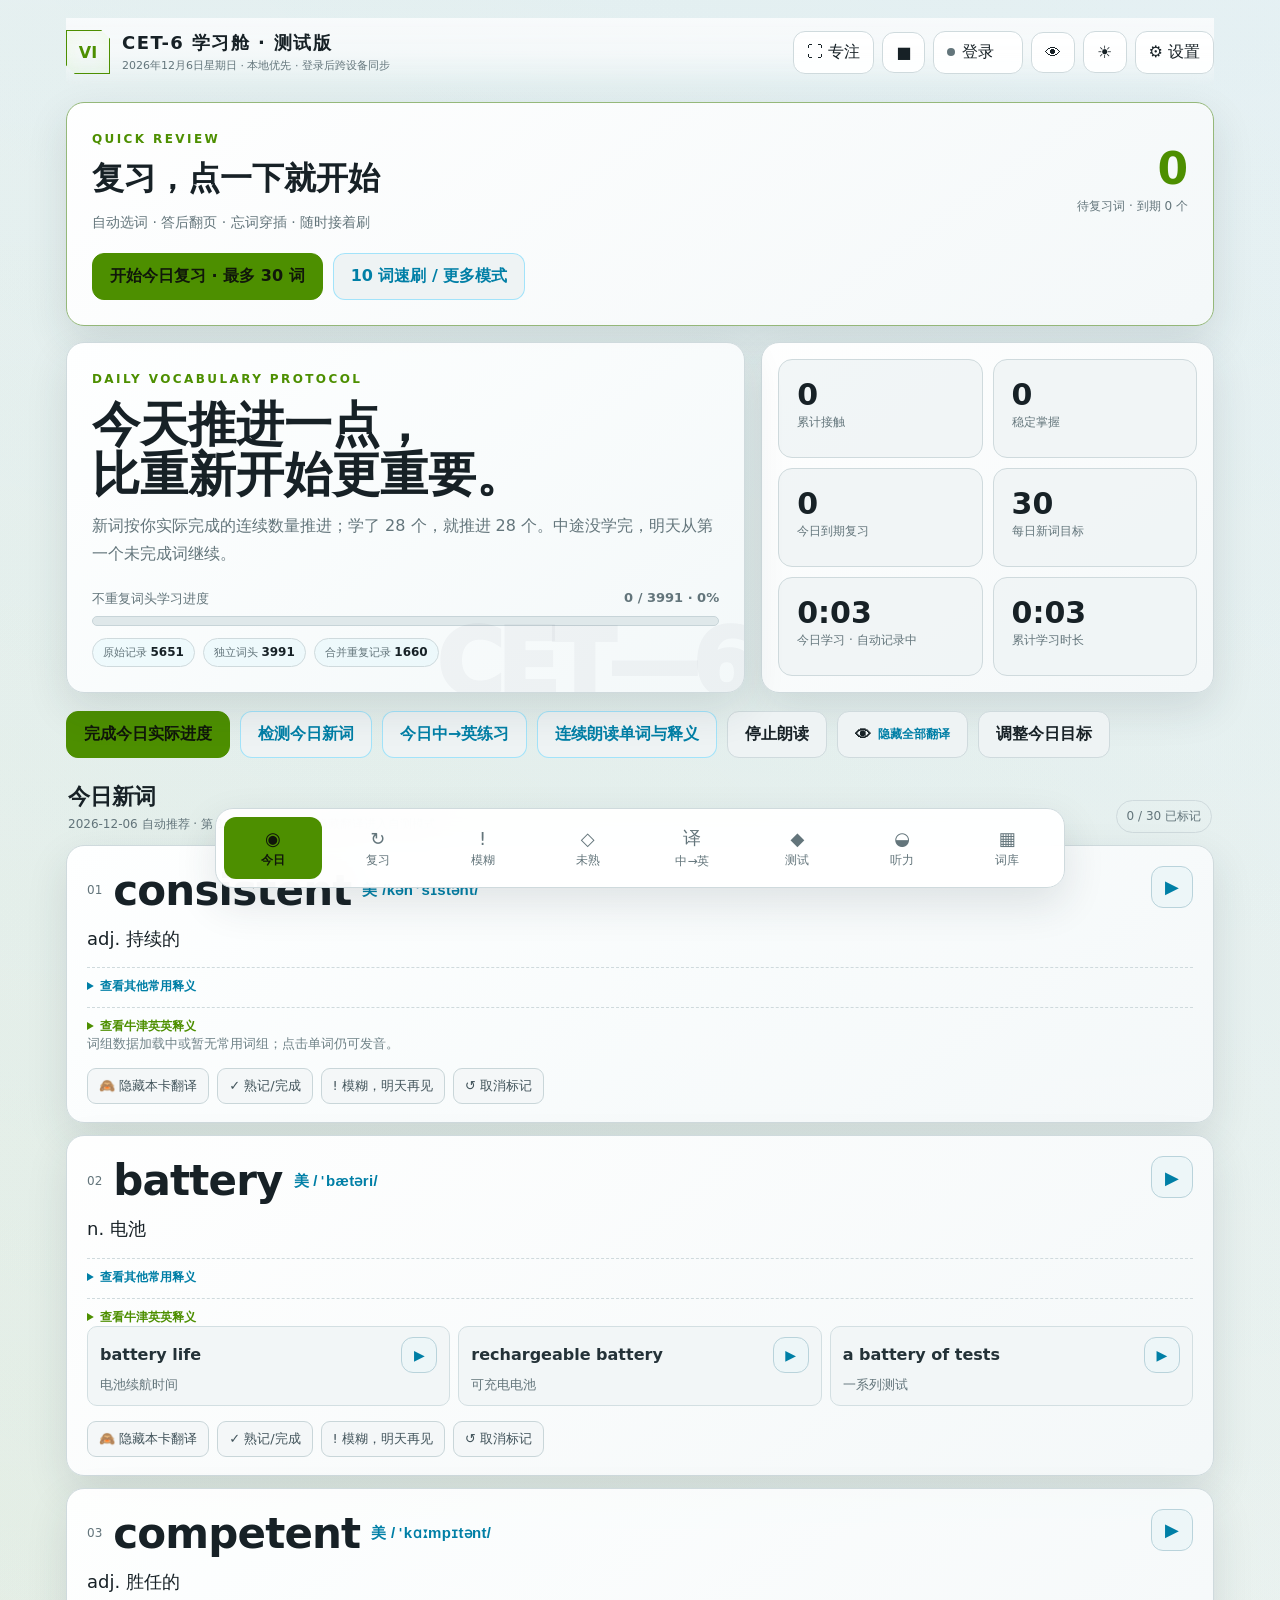
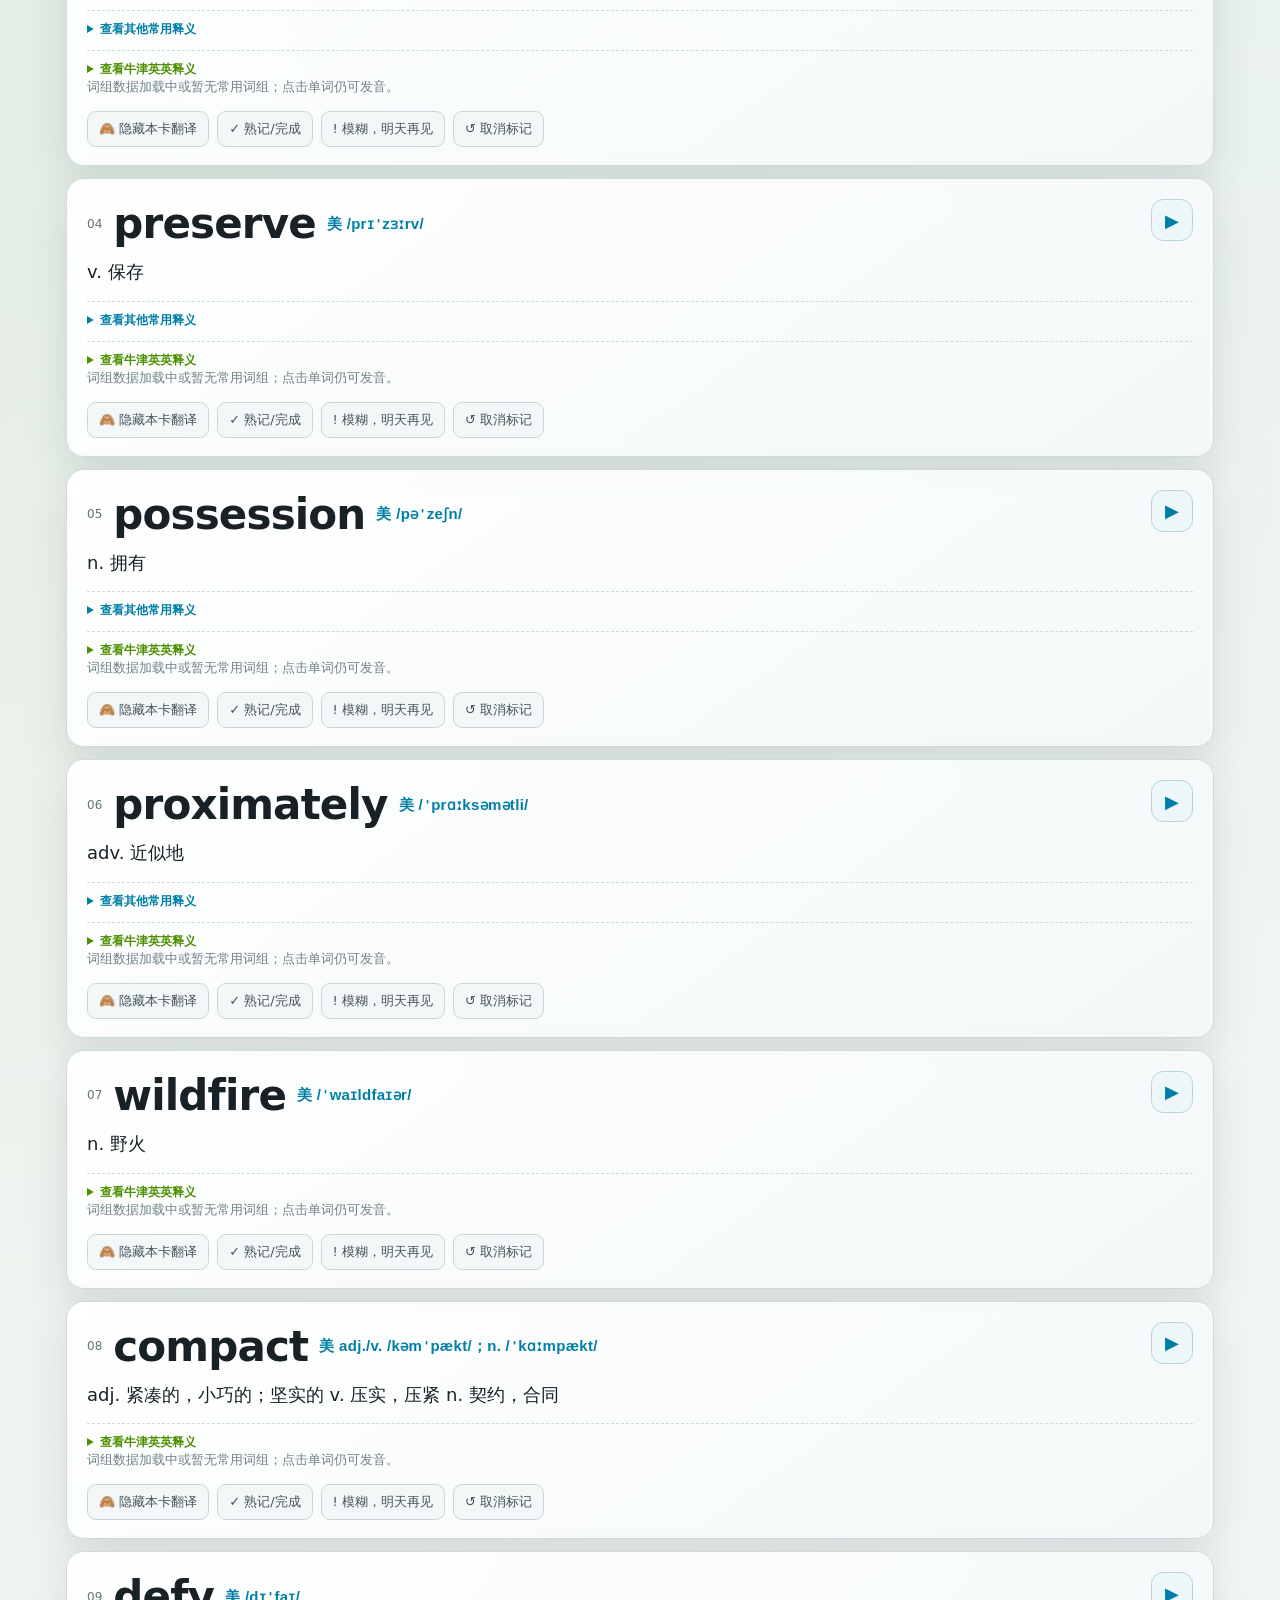
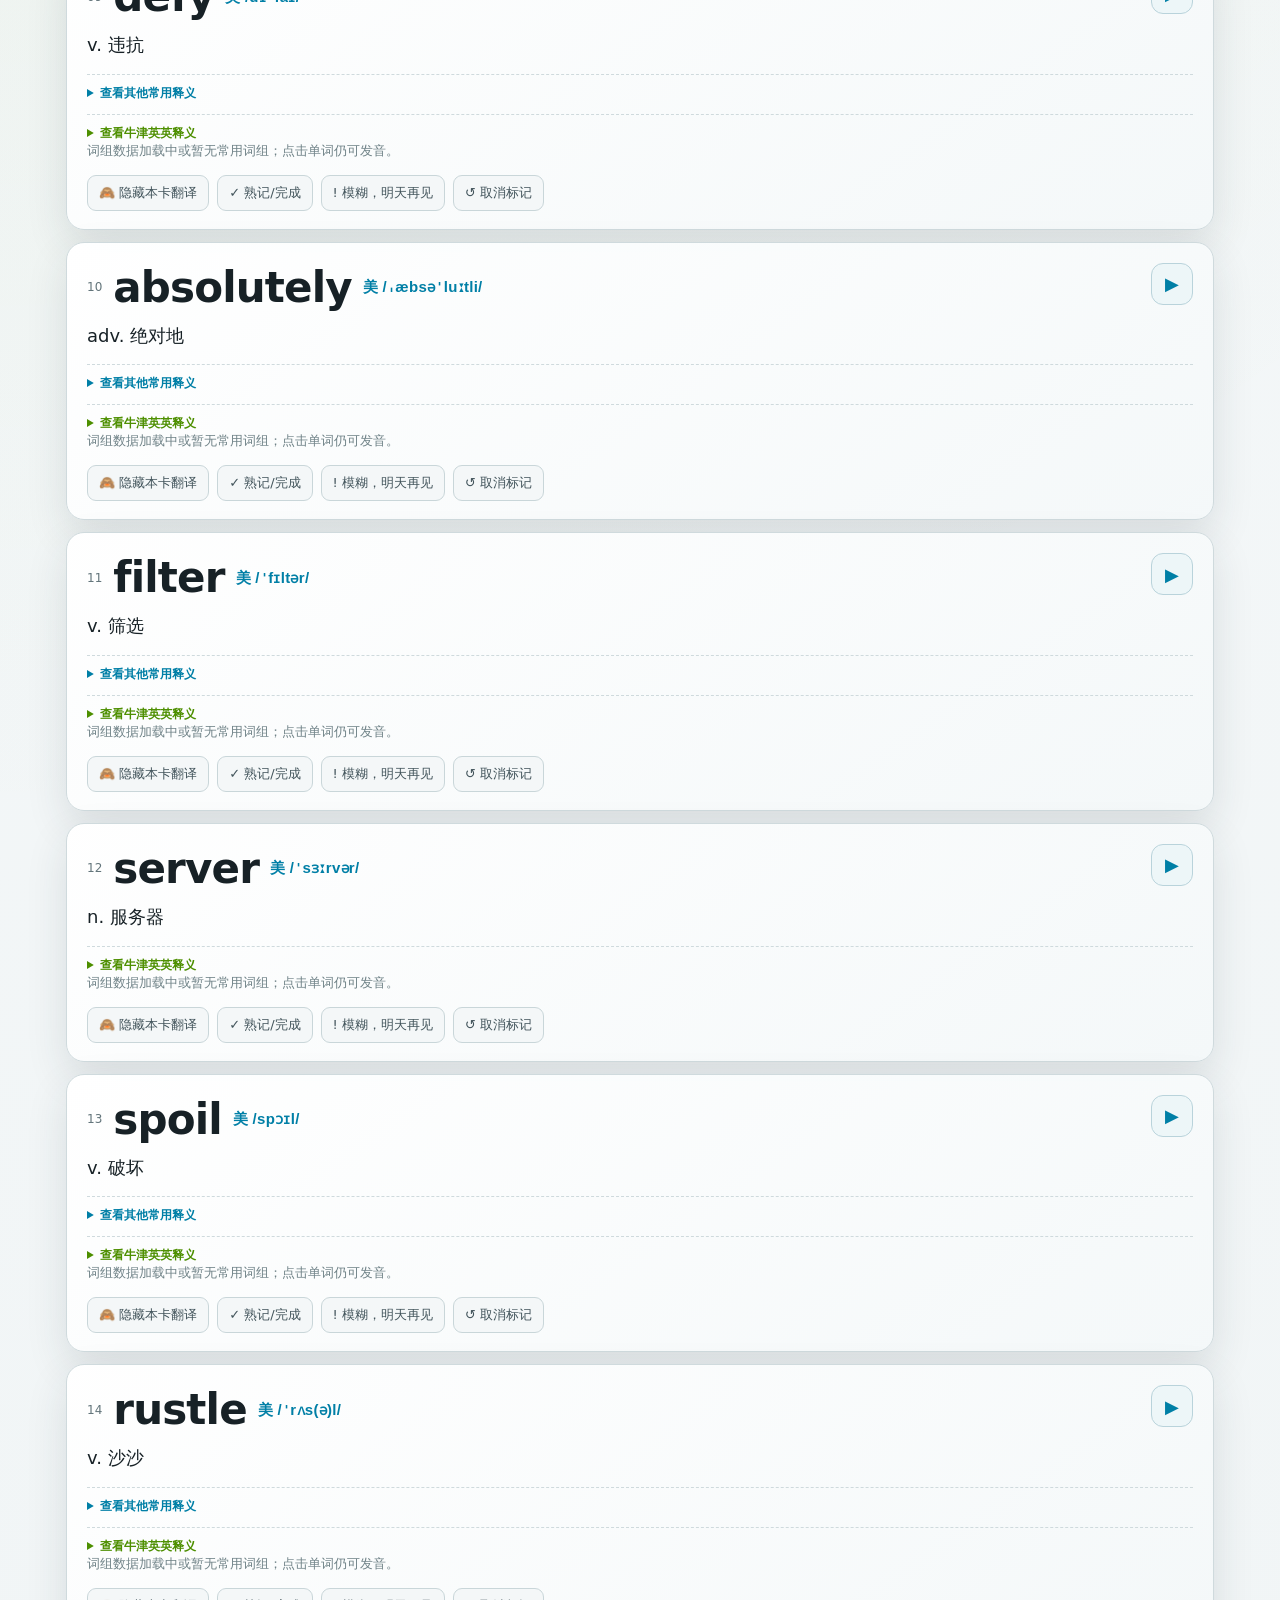
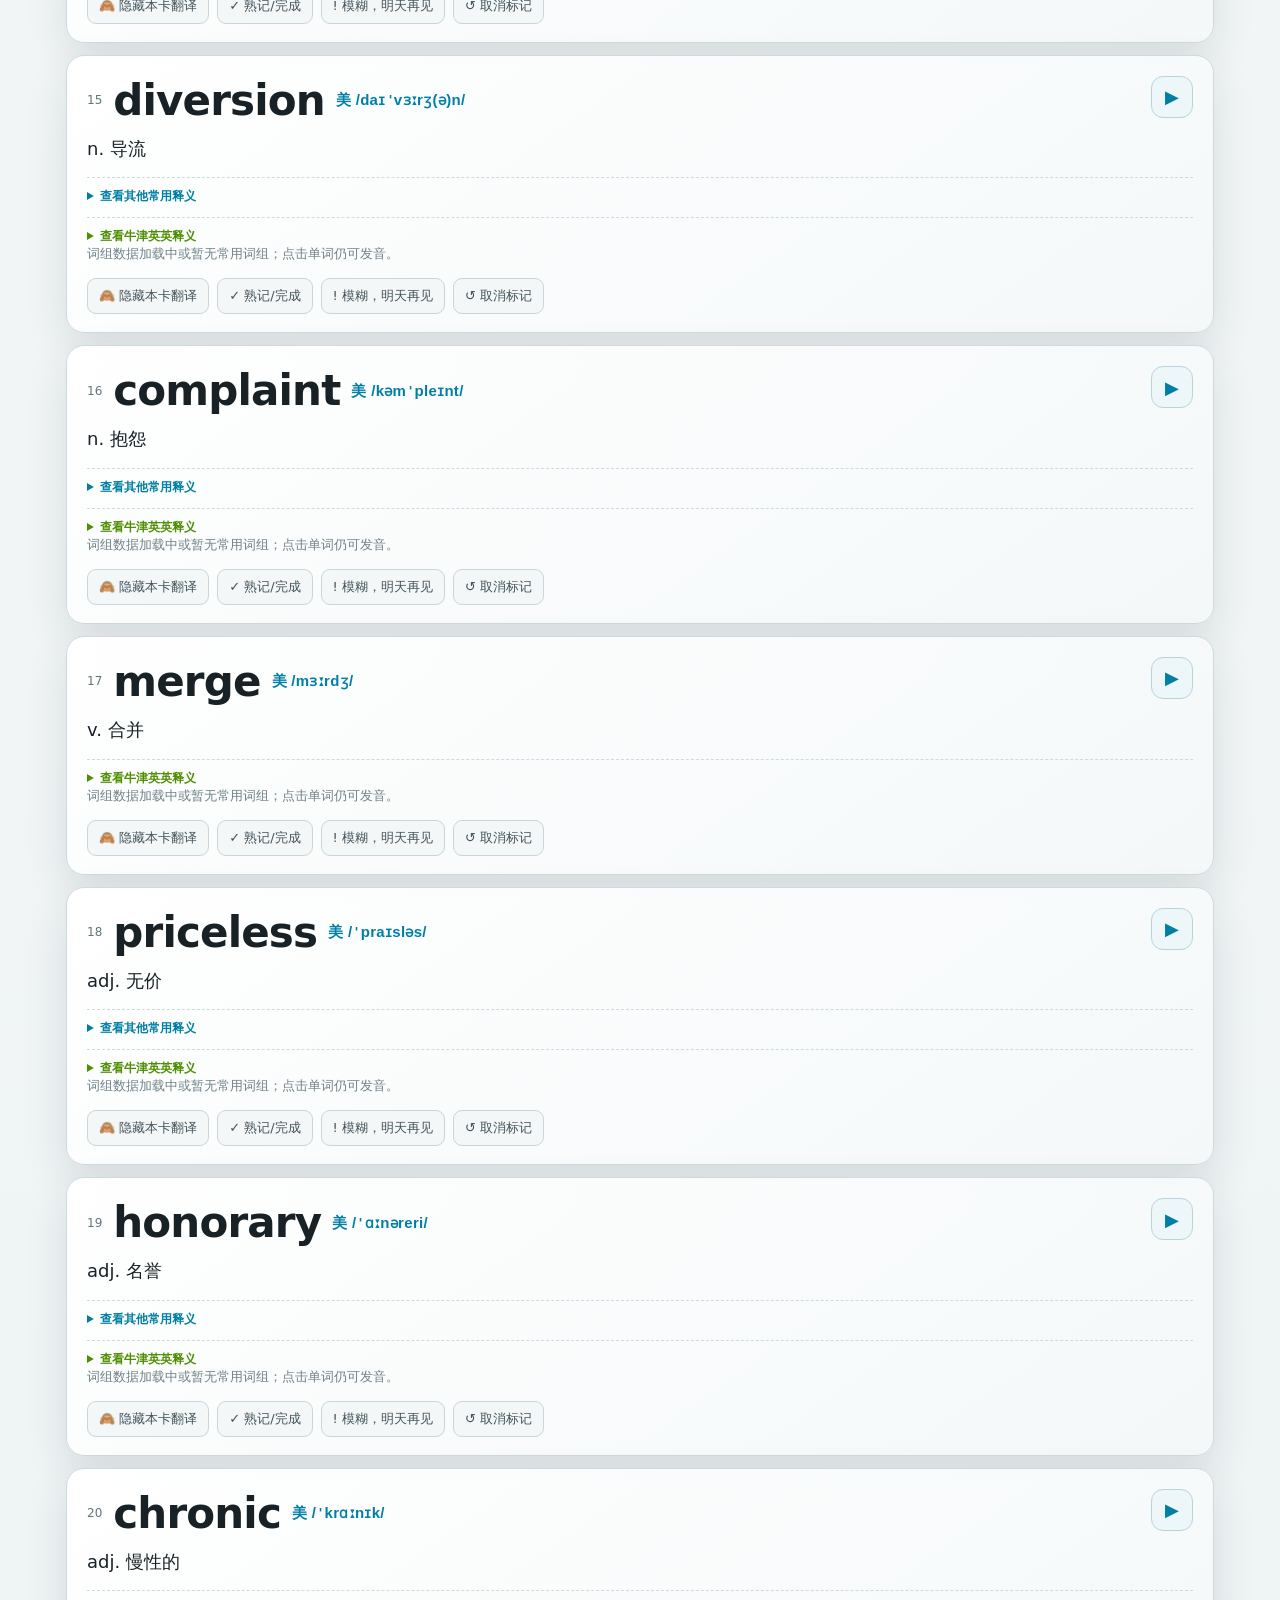
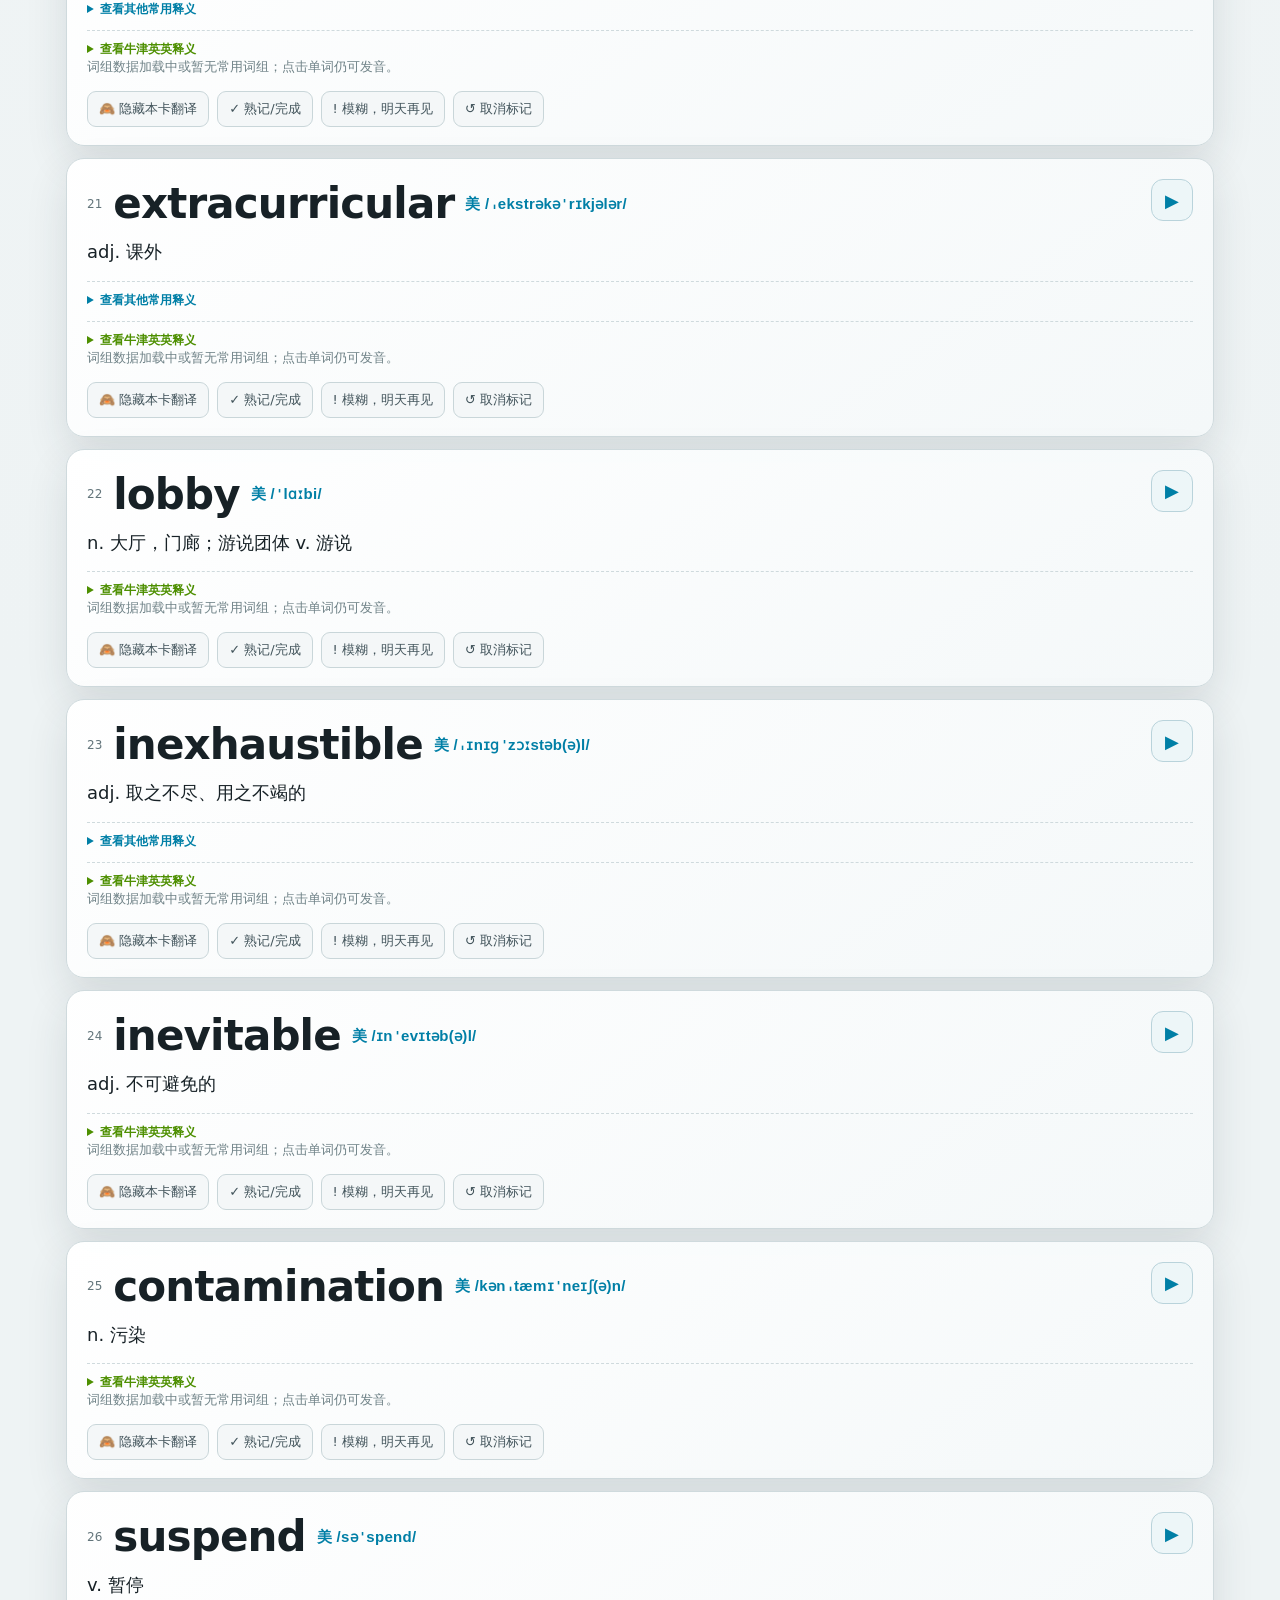
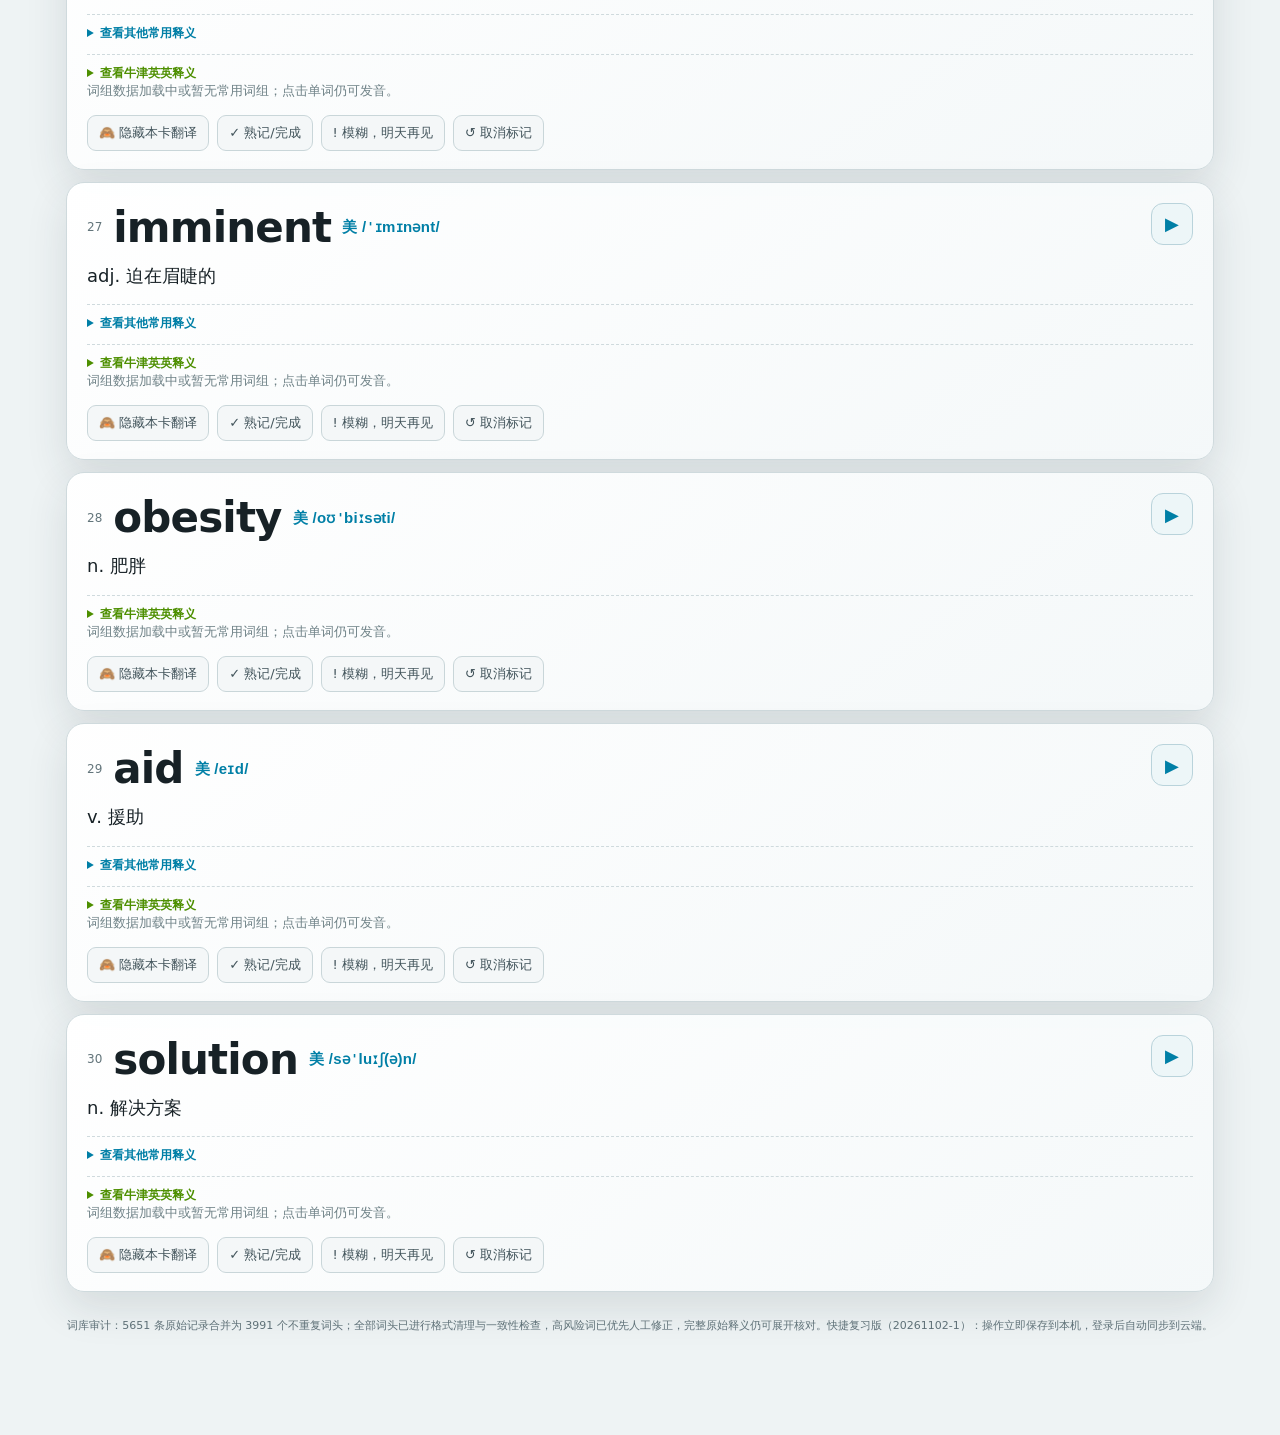
==== commit 941486d3: "Let learners star and filter sprint vocabulary" ====
--- a/sync-test/index.html
+++ b/sync-test/index.html
@@ -121,7 +121,7 @@
 html[data-theme="light"] .word-actions .mini.hard.active{border-color:#a46300;background:#a46300;color:#fff}
 </style>
 <link rel="stylesheet" href="./reverse-practice.css?v=20261009-1">
-<link rel="stylesheet" href="./quick-review.css?v=20261102-1">
+<link rel="stylesheet" href="./quick-review.css?v=20261110-1">
 <link rel="stylesheet" href="./focus-ui.css?v=20261102-1">
 </head>
 <body>
@@ -165,7 +165,7 @@
 <script src="./reverse-practice.js?v=20261009-1"></script>
 <script src="./quick-review.js?v=20261102-1"></script>
 <script src="./sprint-words.js?v=1"></script>
-<script src="./sprint.js?v=1"></script>
+<script src="./sprint.js?v=3"></script>
 <script src="./focus-ui.js?v=20261102-2"></script>
 <script src="./supabase.min.js"></script>
 <script src="./translations-reviewed.js?v=20260910-1"></script>
@@ -258,7 +258,8 @@
 const KEY='test3:cet6_endfield_v3';
 const REVIEW_INTERVALS=[1,2,4,7,15,30,60];
 let enriched=new Map();
-let view=new URLSearchParams(location.search).get('mode')==='sprint'?'sprint':'today';
+const startupMode=new URLSearchParams(location.search).get('mode');
+let view=['sprint','sprint-list'].includes(startupMode)?startupMode:'today';
 const THEME_KEY='test3:cet6_theme_v1';
 const SYNC_META_KEY='cet6_sync_meta_v1';
 const DEVICE_KEY='test3:cet6_device_id_v1';
@@ -585,7 +586,7 @@
 function renderLibrary(){return `${renderHeader()}<div class="controls">${translationControlButton()}</div><div class="section-head"><div><h3>完整词库</h3><p>搜索 ${UNIQUE_WORD_COUNT} 个独立词头；全部单词显示词性与对应释义，其他常用释义默认折叠</p></div></div><div class="panel audit-note"><strong>词义规则：</strong>无论是否学过，优先显示已修正的词性与释义；其余谷歌译文按完整义项匹配词性。多词性无法确定时显示带词性的校订释义，不再直接套用第一个词性。校订词典中的其他常用释义默认收起，可按需展开。学习状态只影响进度和复习安排，不再改变词义。</div><input class="searchbox" id="libSearch" placeholder="输入英文或中文释义…" oninput="librarySearch(this.value)"><div id="libResults" class="library-grid"></div>`}
 function librarySearch(q=''){const box=document.getElementById('libResults');if(!box)return;const s=q.trim().toLowerCase();let arr=FALLBACK_WORDS.map((_,i)=>({w:getWord(i),i}));if(s)arr=arr.filter(x=>x.w.word.toLowerCase().includes(s)||x.w.meaning.includes(s)||(x.w.secondaryMeaning||'').includes(s));arr=arr.slice(0,100);box.innerHTML=arr.map(({w,i})=>{const visible=isTranslationVisible(i);return `<div class="librow ${rec(i).status==='done'?'status-done':rec(i).status==='hard'?'status-hard':''}"><b onclick="speak('${esc(w.word)}',this)">${esc(w.word)} 🔊<span class="phonetic compact">${esc(phoneticFor(w.word))}</span></b>${visible?`<div class="lib-meaning"><span data-speech-meaning>${esc(w.meaning)}</span>${secondaryMeaningHtml(w)}</div>`:`<button class="phrase-translation-toggle" onclick="toggleCardTranslation(${i});librarySearch(document.getElementById('libSearch')?.value||'')">点击显示词义</button>`}<button class="mini" onclick="jumpToWord(${i})">学习</button></div>`}).join('')||'<div class="panel empty">没有找到。</div>'}
 function jumpToWord(i){const p=getPlan();if(p.indices.includes(i)){view='today';setNav('today');render();setTimeout(()=>document.getElementById('w'+i)?.scrollIntoView({behavior:'smooth',block:'center'}),80)}else{toast(`该词位于词库第 ${i+1} 位`)}}
-function render(){stopSpeech();quickBeforeRender();updateTranslationQuickButton();const hardNav=document.querySelector('[data-view="hard"]'),weakNav=document.querySelector('[data-view="weak"]');if(hardNav)hardNav.title=`${hardIndices().length} 个模糊词`;if(weakNav)weakNav.title=`${weakIndices().length} 个未熟练词`;document.getElementById('dateLine').textContent=new Intl.DateTimeFormat('zh-CN',{dateStyle:'full'}).format(new Date())+' · 本地优先 · '+(currentUser?'云端自动同步':'登录后跨设备同步');document.getElementById('app').innerHTML=view==='quick'?renderQuickReview():view==='sprint'?renderSprint():view==='today'?renderToday():view==='daily-check'?renderDailyCheck():view==='review'?renderReview():view==='hard'?renderHard():view==='weak'?renderWeak():view==='reverse'?renderReversePractice():view==='test'?renderTest():view==='listening'?renderListening():renderLibrary();if(view==='library')librarySearch('');if(view==='listening')setTimeout(updateListenStats,0);quickAfterRender()}
+function render(){stopSpeech();quickBeforeRender();document.body?.classList.toggle('sprint-list-active',view==='sprint-list');updateTranslationQuickButton();const hardNav=document.querySelector('[data-view="hard"]'),weakNav=document.querySelector('[data-view="weak"]');if(hardNav)hardNav.title=`${hardIndices().length} 个模糊词`;if(weakNav)weakNav.title=`${weakIndices().length} 个未熟练词`;document.getElementById('dateLine').textContent=new Intl.DateTimeFormat('zh-CN',{dateStyle:'full'}).format(new Date())+' · 本地优先 · '+(currentUser?'云端自动同步':'登录后跨设备同步');document.getElementById('app').innerHTML=view==='quick'?renderQuickReview():view==='sprint'?renderSprint():view==='sprint-list'?renderSprintList():view==='today'?renderToday():view==='daily-check'?renderDailyCheck():view==='review'?renderReview():view==='hard'?renderHard():view==='weak'?renderWeak():view==='reverse'?renderReversePractice():view==='test'?renderTest():view==='listening'?renderListening():renderLibrary();if(view==='library')librarySearch('');if(view==='listening')setTimeout(updateListenStats,0);quickAfterRender()}
 function setNav(v){document.querySelectorAll('.navbtn').forEach(b=>b.classList.toggle('active',b.dataset.view===v))}
 document.querySelectorAll('.navbtn').forEach(b=>b.onclick=()=>{view=b.dataset.view;setNav(view);render();scrollTo({top:0,behavior:'smooth'})});
 function openSettings(){const m=document.getElementById('settingsModal');document.getElementById('themeMode').value=state.theme||'system';document.getElementById('translationMode').value=state.translationMode||'show';document.getElementById('dailyCount').value=state.dailyCount;document.getElementById('dailyCountLabel').textContent=state.dailyCount+' 词';document.getElementById('voiceAccent').value=state.accent;document.getElementById('speechRate').value=state.rate;document.getElementById('rateLabel').textContent=state.rate.toFixed(2)+'×';applyTheme(state.theme||'system');m.classList.add('show')}
@@ -609,6 +610,6 @@
 setInterval(()=>{if(currentUser&&!document.hidden)scheduleSync(0)},15000);
 setInterval(refreshForDateChange,60000);
 if(clientPrefix){const qaButton=document.createElement('button');qaButton.className='btn';qaButton.textContent='测试：模拟断网';qaButton.onclick=()=>{simulatedOffline=!simulatedOffline;qaButton.textContent=simulatedOffline?'测试：恢复联网':'测试：模拟断网';if(simulatedOffline)setCloudStatus('离线','busy');else scheduleSync(0)};document.querySelector('.top-actions').appendChild(qaButton);}
-guestInitial=cloudPayload();syncEngine=new CET6Sync.Engine({storage:studyStorage,scope:studyStorage.getItem('test3:cet6:v2:owner')||studyStorage.getItem('cet6-test3-guest-scope')||'guest',initial:guestInitial,rpc:async()=>{throw Error('未登录')},onApply:applyStudyPayload});applyStudyPayload(syncEngine.current);applyTheme(state.theme||'system');if(view==='sprint')setNav('review');render();initStudyTimeTracking();enrich();initAuth();
+guestInitial=cloudPayload();syncEngine=new CET6Sync.Engine({storage:studyStorage,scope:studyStorage.getItem('test3:cet6:v2:owner')||studyStorage.getItem('cet6-test3-guest-scope')||'guest',initial:guestInitial,rpc:async()=>{throw Error('未登录')},onApply:applyStudyPayload});applyStudyPayload(syncEngine.current);applyTheme(state.theme||'system');if(['sprint','sprint-list'].includes(view))setNav('review');render();initStudyTimeTracking();enrich();initAuth();
 </script>
 <script>if('serviceWorker' in navigator)navigator.serviceWorker.register('./sw.js').catch(()=>{});</script></body></html>
--- a/sync-test/quick-review.css
+++ b/sync-test/quick-review.css
@@ -7,3 +7,23 @@
 @media(prefers-reduced-motion:reduce){.quick-session .progress>i{transition:none}}
 
 @media(max-width:600px){.top-actions{flex-wrap:wrap}.top-actions>.btn{white-space:nowrap}}
+
+.sprint-list{max-width:760px;margin:16px auto}
+.sprint-list-header,.sprint-list-controls{display:flex;align-items:center;justify-content:space-between;gap:12px}
+.sprint-list-header h2{margin:5px 0;font-size:clamp(21px,4.5vw,32px)}
+body.sprint-list-active .topbar{position:static}
+.sprint-list-controls{position:sticky;top:0;z-index:30;justify-content:flex-start;gap:8px;background:var(--bg);padding:10px 0}
+.sprint-list-controls select{flex:1;min-width:0;min-height:44px;padding:8px 10px;border:1px solid var(--line);border-radius:12px;background:var(--panel);color:var(--text)}
+.sprint-list-controls .btn,.sprint-list-header .btn{flex:none;white-space:nowrap}
+.sprint-word-list{margin:0 0 16px;padding:0 14px 0 54px}
+.sprint-word-list li{position:relative;min-height:44px;padding:8px 44px 8px 0;line-height:1.45;overflow-wrap:anywhere}
+.sprint-word-list li+li{border-top:1px solid var(--line)}
+.sprint-word-list li::marker{font-size:12px;color:var(--muted);font-variant-numeric:tabular-nums}
+.sprint-word-list strong{font-size:18px;margin-inline-start:5px}
+.sprint-list-meaning{margin-inline-start:10px;color:var(--muted);font-size:14px}
+.sprint-word-list[data-translations="hide"] .sprint-list-meaning{display:none}
+.sprint-star{position:absolute;inset-inline-end:0;top:50%;transform:translateY(-50%);width:44px;height:44px;border:0;border-radius:9px;background:transparent;color:var(--muted);font-size:24px;line-height:1}
+.sprint-star[aria-pressed="true"],.sprint-filter[aria-pressed="true"]{color:var(--warn)}
+.sprint-filter[aria-pressed="true"]{border-color:var(--warn)}
+.sprint-star:focus-visible,.sprint-filter:focus-visible{outline:2px solid var(--accent2);outline-offset:-3px}
+@media(max-width:520px){.sprint-list-controls{gap:6px}.sprint-list-header .btn,.sprint-list-controls .btn{padding-inline:9px}.sprint-list-controls .btn,.sprint-list-controls select{font-size:14px}}
